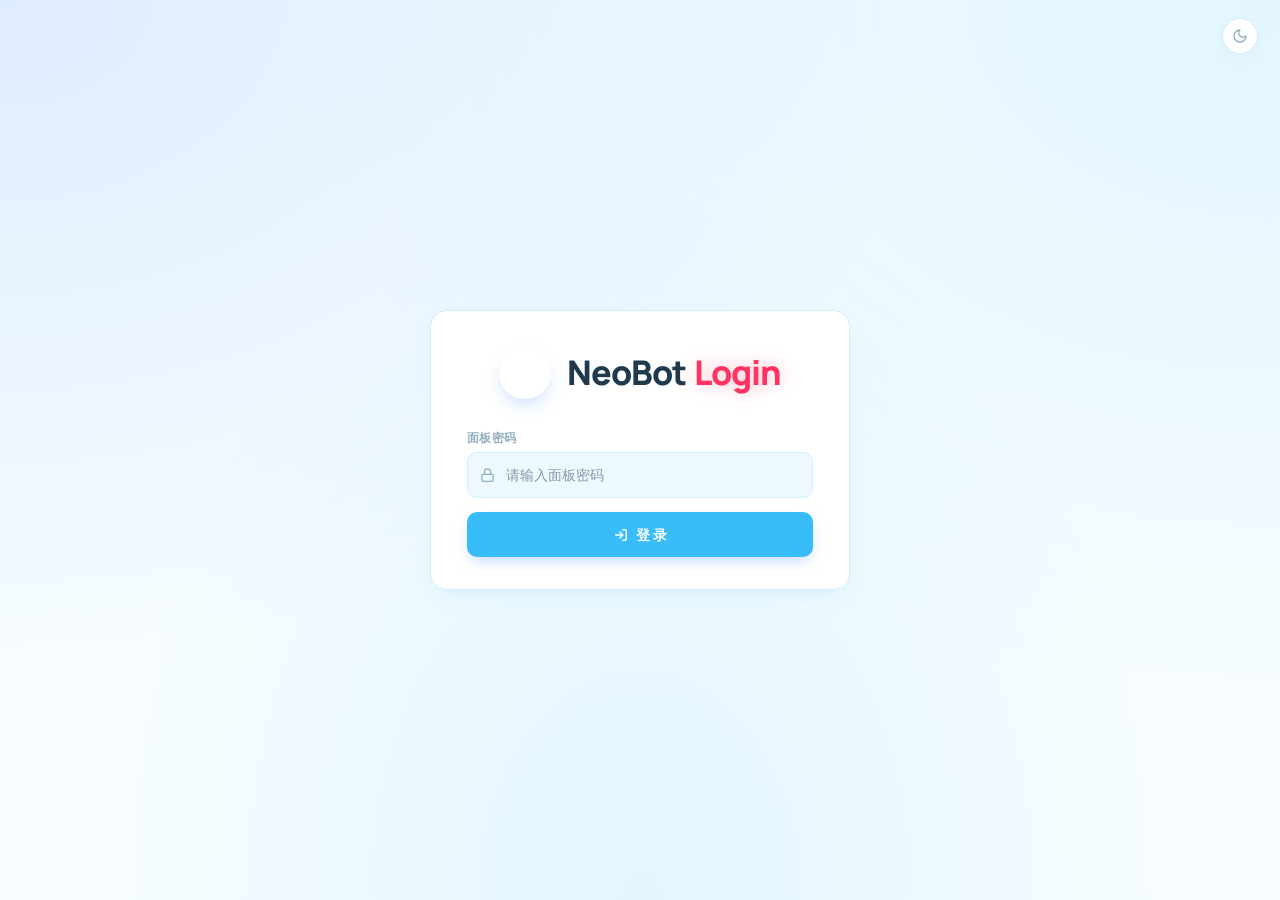
==== app/src/neobot_app/builtin_plugins/dashboard/web/index.html @ f95dc6c1 "fix(dashboard): 修复快捷部署草稿丢失与列表配置项名称缺失 (#129) ## 现象  1. 快捷部署页：用户填了机器人 QQ/昵称/人设后，先点「保存密钥」「生成 token」，或切到" ====
<!DOCTYPE html>
<html lang="zh-CN">
  <head>
    <meta charset="UTF-8" />
    <link rel="icon" href="./image/icon.webp" />
    <meta name="viewport" content="width=device-width, initial-scale=1.0" />
    <title>NeoBot 面板</title>
    <script type="module" crossorigin src="./assets/index-Cs_FCDO_.js"></script>
    <link rel="stylesheet" crossorigin href="./assets/index-CK9PsMDW.css">
  </head>
  <body>
    <div id="root"></div>
  </body>
</html>
---- app/src/neobot_app/builtin_plugins/dashboard/web/assets/index-CK9PsMDW.css ----
@import"https://fonts.googleapis.com/css2?family=Manrope:wght@400;500;600;700;800&family=JetBrains+Mono:wght@400;500&display=swap";.plugin-sidebar{display:flex;flex-direction:column;min-height:0;border-right:1px solid var(--border);background:var(--panel)}.plugin-sidebar-heading{display:flex;align-items:center;justify-content:space-between;gap:10px;min-height:66px;padding:14px 20px}.plugin-sidebar h1{margin:0;font-size:17px;letter-spacing:-.4px}.plugin-sidebar h1 span{font-size:12px;font-weight:500;padding:2px 7px;margin-left:5px;border:1px solid var(--border);border-radius:6px;vertical-align:middle;color:var(--muted)}.workspace .icon-btn{display:inline-flex;align-items:center;justify-content:center;flex-shrink:0}.workspace button:disabled{opacity:.42;cursor:not-allowed}.workspace button,.workspace input,.workspace textarea{font-family:inherit}.workspace button:focus-visible,.workspace input:focus-visible,.workspace textarea:focus-visible{outline:2px solid var(--brand-hover);outline-offset:3px}.plugin-search{display:flex;align-items:center;gap:8px;margin:12px 16px 20px;padding:9px 10px;border:1px solid var(--border);border-radius:8px;background:var(--panel);color:var(--muted)}.plugin-search input{width:100%;min-width:0;border:0;background:none;outline:0;color:var(--text);font-size:12px}.plugin-search svg{width:15px;flex-shrink:0}.plugin-search kbd{white-space:nowrap;font-size:9px;opacity:.8}.plugin-list{flex:1;min-height:0;overflow-y:auto;padding:0 10px 20px}.plugin-list,.plugin-editor-scroll{scrollbar-width:thin;scrollbar-color:var(--border) transparent}.plugin-group{margin-bottom:20px}.plugin-group h2{margin:0}.plugin-group-toggle{display:flex;align-items:center;gap:8px;width:100%;padding:6px 12px 10px;border:0;background:none;font-size:11px;font-weight:600;color:var(--muted);cursor:pointer;text-align:left}.plugin-group-toggle span{margin-left:auto;font-size:10px;font-weight:400}.plugin-group-toggle svg{width:12px;height:12px;transform:rotate(90deg)}.plugin-group-toggle[aria-expanded=false] svg{transform:none}.plugin-list-item{display:flex;align-items:center;gap:11px;position:relative;width:100%;min-height:58px;padding:10px 12px;margin:3px 0;border:1px solid transparent;border-radius:9px;background:none;color:var(--text);text-align:left;cursor:pointer}.plugin-list-item:hover:not(:disabled){background:var(--panel-2)}.plugin-list-item.selected{background:var(--brand-soft);border-color:var(--border);box-shadow:inset 3px 0 0 var(--brand-hover)}.plugin-item-icon{display:grid;place-items:center;color:var(--muted)}.plugin-list-item.selected .plugin-item-icon{color:var(--brand-hover)}.plugin-item-copy{display:flex;flex-direction:column;flex:1;gap:3px;min-width:0}.plugin-item-copy>span{overflow:hidden;text-overflow:ellipsis;white-space:nowrap;font-size:12px;font-weight:600}.plugin-item-copy small{color:var(--muted);font-size:10px;font-family:var(--font-mono)}.plugin-status-dot{display:inline-block;flex-shrink:0;width:6px;height:6px;border-radius:50%;background:var(--muted)}.plugin-status-dot.loaded{background:var(--ok)}.plugin-status-dot.error{background:var(--err)}.plugin-status-dot.pending{background:var(--warn)}.plugin-sidebar-footer{display:flex;align-items:center;justify-content:space-between;height:52px;flex-shrink:0;padding:0 20px;border-top:1px solid var(--border);color:var(--muted);font-size:11px}.plugin-sidebar-footer>span{display:inline-flex;align-items:center;gap:8px}.plugin-sidebar-footer .icon-btn{border:none;background:none;width:28px;height:28px}.plugin-editor{display:flex;flex-direction:column;min-width:0;min-height:0}.plugin-editor-toolbar{min-height:66px;flex-shrink:0;display:flex;align-items:center;justify-content:space-between;gap:12px;padding:14px 28px;border-bottom:1px solid var(--border);background:color-mix(in srgb,var(--panel) 50%,transparent)}.plugin-breadcrumb{display:flex;align-items:center;gap:10px;min-width:0;color:var(--muted);font-size:12px}.plugin-breadcrumb strong{font-weight:600;color:var(--text);overflow:hidden;text-overflow:ellipsis;white-space:nowrap}.plugin-breadcrumb svg{width:15px;flex-shrink:0}.plugin-toolbar-actions{display:flex;align-items:center;gap:8px;flex-shrink:0}.plugin-toolbar-actions>.icon-btn,.plugin-more>summary{background:transparent;border-color:transparent;border-radius:6px}.plugin-toolbar-actions>.icon-btn:hover:not(:disabled),.plugin-more>summary:hover{background:var(--panel-2);border-color:var(--border)}.toolbar-divider{height:20px;width:1px;background:var(--border);margin:0 3px}.plugin-more{position:relative}.plugin-more>summary{list-style:none}.plugin-more>summary::-webkit-details-marker{display:none}.plugin-more>summary:focus-visible{outline:2px solid var(--brand-hover);outline-offset:3px}.plugin-action-menu{position:absolute;right:0;top:calc(100% + 8px);width:184px;z-index:var(--z-dropdown);padding:6px;border:1px solid var(--border);border-radius:9px;background:var(--panel);box-shadow:var(--shadow)}.plugin-action-menu button{display:flex;align-items:center;gap:10px;width:100%;padding:10px;text-align:left;color:var(--text);background:none;border:0;border-radius:5px;cursor:pointer;font-size:12px}.plugin-action-menu button:hover:not(:disabled){background:var(--panel-2)}.plugin-action-menu .danger{color:var(--err)}.plugin-action-menu hr{border:0;border-top:1px solid var(--border);margin:5px 3px}.workspace .btn,.workspace .btn-sm{display:inline-flex;align-items:center;justify-content:center;gap:7px;font-size:12px}.workspace .btn{height:34px;border-radius:7px}.workspace .btn-sm{height:30px;border-radius:6px}.workspace .btn-sm svg{width:14px;height:14px}.workspace .btn.primary{background:var(--brand-hover);color:#fff;border-color:var(--brand-hover)}html[data-theme=dark] .workspace .btn.primary{background:#0284c7;border-color:#0284c7}.plugin-editor-scroll{flex:1;min-height:0;overflow-y:auto;padding:32px clamp(24px,4vw,60px) 40px}.plugin-intro{margin-bottom:28px}.plugin-title-row{display:flex;align-items:flex-start;gap:16px}.plugin-large-icon{display:grid;place-items:center;width:52px;height:52px;background:var(--brand-soft);border:1px solid var(--border);border-radius:14px;color:var(--brand-hover);flex-shrink:0}.plugin-large-icon svg{width:26px;height:26px}.plugin-title-row>div:last-child{min-width:0}.plugin-title{display:flex;flex-wrap:wrap;align-items:center;gap:12px}.plugin-title h2{margin:0;font-size:clamp(20px,2vw,27px);font-weight:700;letter-spacing:-.7px;overflow-wrap:anywhere}.plugin-title-row p{margin:5px 0 0;font-size:12px;color:var(--muted);line-height:1.8}.plugin-state{display:inline-flex;align-items:center;gap:6px;font-size:10px;color:var(--muted);border-radius:20px;padding:3px 9px;border:1px solid var(--border);background:var(--panel);white-space:nowrap}.plugin-state.loaded{color:var(--ok)}.plugin-state.error{color:var(--err)}.plugin-meta{display:flex;flex-wrap:wrap;gap:8px;margin-top:20px}.meta-chip{display:inline-flex;align-items:center;gap:6px;padding:4px 9px;background:color-mix(in srgb,var(--panel) 60%,transparent);border:1px solid var(--border);border-radius:5px;color:var(--muted);font-size:10px;text-decoration:none}.meta-chip svg{width:12px;height:12px}a.meta-chip:hover{color:var(--brand-hover);border-color:var(--brand)}.update-available{color:var(--brand-hover)}.plugin-runtime-row{display:flex;align-items:center;justify-content:space-between;gap:18px;flex-wrap:wrap;padding:14px 16px;margin-bottom:14px;border:1px solid var(--border);border-left:3px solid var(--ok);border-radius:9px;background:color-mix(in srgb,var(--panel) 70%,transparent)}.plugin-runtime-row.off{border-left-color:var(--warn)}.plugin-runtime-copy{display:flex;align-items:center;gap:12px;flex-wrap:wrap;min-width:0}.plugin-runtime-copy strong{font-size:13px}.plugin-runtime-copy .muted{flex-basis:100%}.plugin-runtime-warn{flex-basis:100%;font-size:11px;color:var(--warn)}.config-tabs{display:flex;justify-content:space-between;align-items:center;border-bottom:1px solid var(--border);margin-bottom:26px;gap:10px}.config-tabs>div{display:flex;gap:24px}.config-tabs button{display:inline-flex;align-items:center;gap:7px;border:none;border-bottom:2px solid transparent;background:none;color:var(--muted);padding:12px 0;cursor:pointer;font-size:12px}.config-tabs button svg{width:15px}.config-tabs button.active{color:var(--brand-hover);border-bottom-color:var(--brand-hover);font-weight:600}.config-section-heading{display:flex;align-items:center;gap:10px;padding:2px 0 12px;margin-top:20px}.config-section-heading h3{margin:0;font-size:14px;font-weight:600}.config-section-heading span{font-size:10px;color:var(--muted)}.config-row{display:grid;grid-template-columns:minmax(140px,1fr) minmax(180px,1.1fr);gap:32px;align-items:center;border-top:1px solid var(--border-soft);padding:20px 0}.config-label{min-width:0}.config-label label{display:block;font-size:12px;font-weight:600;overflow-wrap:anywhere}.config-label code{display:block;color:var(--muted);font-size:10px;margin-top:4px;overflow-wrap:anywhere}.config-label p{margin:5px 0 0;font-size:11px;line-height:1.6;color:var(--muted)}.config-control{min-width:0}.config-input-wrap{display:flex;gap:6px}.config-control .input{width:100%;min-width:0;height:36px;font-size:12px;border-radius:6px;background:color-mix(in srgb,var(--panel) 70%,transparent)}.config-control .config-array{height:auto;resize:vertical;padding:10px 12px;font-family:var(--font-mono);font-size:11px;line-height:1.7}.config-switch{display:inline-flex;align-items:center;gap:10px;font-size:11px;color:var(--muted);cursor:pointer}.config-switch input{position:absolute;width:1px;height:1px;opacity:0}.switch-track{position:relative;width:34px;height:20px;background:var(--border);border-radius:20px}.switch-track:before{content:"";position:absolute;width:14px;height:14px;border-radius:50%;left:3px;top:3px;background:#fff;transition:transform .15s}.config-switch input:checked+.switch-track{background:var(--brand-hover)}.config-switch input:checked+.switch-track:before{transform:translate(14px)}.config-switch input:focus-visible+.switch-track{outline:2px solid var(--brand);outline-offset:3px}.config-switch input:disabled+.switch-track{opacity:.4}.toml-editor{display:block;width:100%;min-height:350px;resize:vertical;border:1px solid var(--border);background:color-mix(in srgb,var(--panel) 65%,transparent);color:var(--text);padding:20px;border-radius:8px;font-family:var(--font-mono)!important;font-size:12px;line-height:1.9;-moz-tab-size:2;tab-size:2}.plugin-editor-footer{display:flex;align-items:center;justify-content:space-between;gap:12px;padding:10px 28px;min-height:52px;flex-shrink:0;border-top:1px solid var(--border);background:color-mix(in srgb,var(--panel) 45%,transparent);font-size:11px}.plugin-editor-footer>span,.plugin-editor-footer>div{display:flex;align-items:center;gap:8px}.dirty-label{color:var(--warn)}.unsaved-dot{width:6px;height:6px;border-radius:50%;background:var(--warn);flex-shrink:0}.workspace-empty{display:flex;flex:1;flex-direction:column;align-items:center;justify-content:center;text-align:center;padding:50px 20px;color:var(--muted)}.workspace-empty>svg{width:36px;height:36px;opacity:.6;margin-bottom:14px}.workspace-empty h2,.workspace-empty h3{color:var(--text);font-size:16px;margin:4px 0}.workspace-empty p{font-size:12px;line-height:1.8}.workspace-error,.config-notice{display:flex;flex-wrap:wrap;align-items:center;gap:10px;padding:12px;margin:12px 0;border-radius:7px;font-size:12px;overflow-wrap:anywhere}.workspace-error{background:color-mix(in srgb,var(--err) 8%,transparent);color:var(--err);border:1px solid color-mix(in srgb,var(--err) 20%,transparent)}.config-notice{background:color-mix(in srgb,var(--ok) 8%,transparent);color:var(--ok)}.config-notice.warning{background:color-mix(in srgb,var(--warn) 8%,transparent);color:var(--warn)}.field-error{display:block;margin-top:5px;color:var(--err);font-size:11px}.workspace .plugin-back{display:none}@media (min-width: 741px){.workspace .plugin-back{display:none}}@media (max-width: 740px){.workspace.show-detail .plugin-back{display:inline-flex}}@media (max-width: 1050px){.plugin-editor-toolbar{padding:12px 20px}.plugin-breadcrumb>span:not(.unsaved-dot),.plugin-breadcrumb>svg{display:none}.config-row{gap:20px}}@media (max-width: 740px){.plugin-editor-toolbar{flex-wrap:wrap;gap:8px;padding:10px 14px}.plugin-breadcrumb{flex:1}.plugin-toolbar-actions{width:100%;justify-content:flex-end}.plugin-editor-scroll{padding:24px 18px}.config-row{grid-template-columns:1fr;gap:12px;padding:18px 0}.config-tabs>.small{display:none}.plugin-editor-footer{padding:10px 14px;flex-wrap:wrap}.plugin-title h2{font-size:19px}.plugin-large-icon{width:42px;height:42px}}@media (prefers-reduced-motion: reduce){.switch-track:before{transition:none}}/*! tailwindcss v4.3.3 | MIT License | https://tailwindcss.com */@layer properties{@supports (((-webkit-hyphens:none)) and (not (margin-trim:inline))) or ((-moz-orient:inline) and (not (color:rgb(from red r g b)))){*,:before,:after,::backdrop{--tw-rotate-x:initial;--tw-rotate-y:initial;--tw-rotate-z:initial;--tw-skew-x:initial;--tw-skew-y:initial;--tw-border-style:solid;--tw-leading:initial;--tw-blur:initial;--tw-brightness:initial;--tw-contrast:initial;--tw-grayscale:initial;--tw-hue-rotate:initial;--tw-invert:initial;--tw-opacity:initial;--tw-saturate:initial;--tw-sepia:initial;--tw-drop-shadow:initial;--tw-drop-shadow-color:initial;--tw-drop-shadow-alpha:100%;--tw-drop-shadow-size:initial}}}@layer theme{:root,:host{--font-sans:"Manrope", -apple-system, BlinkMacSystemFont, "PingFang SC", "Microsoft YaHei", sans-serif;--font-mono:"JetBrains Mono", ui-monospace, SFMono-Regular, Menlo, monospace;--spacing:.25rem;--text-xs:.75rem;--text-xs--line-height:calc(1 / .75);--leading-relaxed:1.625;--default-transition-duration:.15s;--default-transition-timing-function:cubic-bezier(.4, 0, .2, 1);--default-font-family:"Manrope", -apple-system, BlinkMacSystemFont, "PingFang SC", "Microsoft YaHei", sans-serif;--default-mono-font-family:"JetBrains Mono", ui-monospace, SFMono-Regular, Menlo, monospace;--radius-control:9px}}@layer base{*,:after,:before,::backdrop{box-sizing:border-box;border:0 solid;margin:0;padding:0}::file-selector-button{box-sizing:border-box;border:0 solid;margin:0;padding:0}html,:host{-webkit-text-size-adjust:100%;-moz-tab-size:4;tab-size:4;line-height:1.5;font-family:var(--default-font-family,-apple-system, BlinkMacSystemFont, "Segoe UI", Roboto, "Helvetica Neue", "Noto Sans", Arial, sans-serif, "Apple Color Emoji", "Segoe UI Emoji", "Segoe UI Symbol", "Noto Color Emoji");font-feature-settings:var(--default-font-feature-settings,normal);font-variation-settings:var(--default-font-variation-settings,normal);-webkit-tap-highlight-color:transparent}hr{height:0;color:inherit;border-top-width:1px}abbr:where([title]){-webkit-text-decoration:underline dotted;text-decoration:underline dotted}h1,h2,h3,h4,h5,h6{font-size:inherit;font-weight:inherit}a{color:inherit;-webkit-text-decoration:inherit;text-decoration:inherit}b,strong{font-weight:bolder}code,kbd,samp,pre{font-family:var(--default-mono-font-family,ui-monospace, SFMono-Regular, Menlo, Monaco, Consolas, "Liberation Mono", "Courier New", monospace);font-feature-settings:var(--default-mono-font-feature-settings,normal);font-variation-settings:var(--default-mono-font-variation-settings,normal);font-size:1em}small{font-size:80%}sub,sup{vertical-align:baseline;font-size:75%;line-height:0;position:relative}sub{bottom:-.25em}sup{top:-.5em}table{text-indent:0;border-color:inherit;border-collapse:collapse}:-moz-focusring:where(:not(iframe)){outline:auto}progress{vertical-align:baseline}summary{display:list-item}ol,ul,menu{list-style:none}img,svg,video,canvas,audio,iframe,embed,object{vertical-align:middle;display:block}img,video{max-width:100%;height:auto}button,input,select,optgroup,textarea{font:inherit;font-feature-settings:inherit;font-variation-settings:inherit;letter-spacing:inherit;color:inherit;opacity:1;background-color:#0000;border-radius:0}::file-selector-button{font:inherit;font-feature-settings:inherit;font-variation-settings:inherit;letter-spacing:inherit;color:inherit;opacity:1;background-color:#0000;border-radius:0}:where(select:is([multiple],[size])) optgroup{font-weight:bolder}:where(select:is([multiple],[size])) optgroup option{padding-inline-start:20px}::file-selector-button{margin-inline-end:4px}::placeholder{opacity:1}@supports (not ((-webkit-appearance:-apple-pay-button))) or (contain-intrinsic-size:1px){::placeholder{color:currentColor}@supports (color:color-mix(in lab,red,red)){::placeholder{color:color-mix(in oklab,currentcolor 50%,transparent)}}}textarea{resize:vertical}::-webkit-search-decoration{-webkit-appearance:none}::-webkit-date-and-time-value{min-height:1lh;text-align:inherit}::-webkit-datetime-edit{display:inline-flex}::-webkit-datetime-edit-fields-wrapper{padding:0}::-webkit-datetime-edit{padding-block:0}::-webkit-datetime-edit-year-field{padding-block:0}::-webkit-datetime-edit-month-field{padding-block:0}::-webkit-datetime-edit-day-field{padding-block:0}::-webkit-datetime-edit-hour-field{padding-block:0}::-webkit-datetime-edit-minute-field{padding-block:0}::-webkit-datetime-edit-second-field{padding-block:0}::-webkit-datetime-edit-millisecond-field{padding-block:0}::-webkit-datetime-edit-meridiem-field{padding-block:0}::-webkit-calendar-picker-indicator{line-height:1}:-moz-ui-invalid{box-shadow:none}button,input:where([type=button],[type=reset],[type=submit]){-webkit-appearance:button;-moz-appearance:button;appearance:button}::file-selector-button{-webkit-appearance:button;-moz-appearance:button;appearance:button}::-webkit-inner-spin-button{height:auto}::-webkit-outer-spin-button{height:auto}[hidden]:where(:not([hidden=until-found])){display:none!important}button:not(:disabled),[role=button]:not([aria-disabled=true]){cursor:pointer}}@layer components;@layer utilities{.collapse{visibility:collapse}.visible{visibility:visible}.fixed{position:fixed}.static{position:static}.container{width:100%}@media (min-width:40rem){.container{max-width:40rem}}@media (min-width:48rem){.container{max-width:48rem}}@media (min-width:64rem){.container{max-width:64rem}}@media (min-width:80rem){.container{max-width:80rem}}@media (min-width:96rem){.container{max-width:96rem}}.m-0{margin:0}.ml-auto{margin-left:auto}.block{display:block}.flex{display:flex}.grid{display:grid}.hidden{display:none}.inline{display:inline}.table{display:table}.w-full{width:100%}.min-w-0{min-width:0}.shrink-0{flex-shrink:0}.grow{flex-grow:1}.transform{transform:var(--tw-rotate-x,) var(--tw-rotate-y,) var(--tw-rotate-z,) var(--tw-skew-x,) var(--tw-skew-y,)}.resize{resize:both}.flex-wrap{flex-wrap:wrap}.items-center{align-items:center}.gap-1\.5{gap:calc(var(--spacing) * 1.5)}.gap-2{gap:calc(var(--spacing) * 2)}.gap-2\.5{gap:calc(var(--spacing) * 2.5)}.rounded-\[7px\]{border-radius:7px}.border{border-style:var(--tw-border-style);border-width:1px}.border-brand\/25{border-color:var(--brand)}@supports (color:color-mix(in lab,red,red)){.border-brand\/25{border-color:color-mix(in oklab,var(--brand) 25%,transparent)}}.border-err\/20{border-color:var(--err)}@supports (color:color-mix(in lab,red,red)){.border-err\/20{border-color:color-mix(in oklab,var(--err) 20%,transparent)}}.border-ok\/20{border-color:var(--ok)}@supports (color:color-mix(in lab,red,red)){.border-ok\/20{border-color:color-mix(in oklab,var(--ok) 20%,transparent)}}.border-warn\/25{border-color:var(--warn)}@supports (color:color-mix(in lab,red,red)){.border-warn\/25{border-color:color-mix(in oklab,var(--warn) 25%,transparent)}}.bg-brand{background-color:var(--brand)}.bg-brand-soft{background-color:var(--brand-soft)}.bg-err\/8{background-color:var(--err)}@supports (color:color-mix(in lab,red,red)){.bg-err\/8{background-color:color-mix(in oklab,var(--err) 8%,transparent)}}.bg-ok\/8{background-color:var(--ok)}@supports (color:color-mix(in lab,red,red)){.bg-ok\/8{background-color:color-mix(in oklab,var(--ok) 8%,transparent)}}.bg-warn\/10{background-color:var(--warn)}@supports (color:color-mix(in lab,red,red)){.bg-warn\/10{background-color:color-mix(in oklab,var(--warn) 10%,transparent)}}.p-2{padding:calc(var(--spacing) * 2)}.p-4{padding:calc(var(--spacing) * 4)}.px-3{padding-inline:calc(var(--spacing) * 3)}.py-3{padding-block:calc(var(--spacing) * 3)}.pl-\[18px\]{padding-left:18px}.text-xs{font-size:var(--text-xs);line-height:var(--tw-leading,var(--text-xs--line-height))}.leading-relaxed{--tw-leading:var(--leading-relaxed);line-height:var(--leading-relaxed)}.break-words{overflow-wrap:break-word}.text-brand-hover{color:var(--brand-hover)}.text-err{color:var(--err)}.text-muted{color:var(--muted)}.text-ok{color:var(--ok)}.text-warn{color:var(--warn)}.\!filter{filter:var(--tw-blur,) var(--tw-brightness,) var(--tw-contrast,) var(--tw-grayscale,) var(--tw-hue-rotate,) var(--tw-invert,) var(--tw-saturate,) var(--tw-sepia,) var(--tw-drop-shadow,)!important}.filter{filter:var(--tw-blur,) var(--tw-brightness,) var(--tw-contrast,) var(--tw-grayscale,) var(--tw-hue-rotate,) var(--tw-invert,) var(--tw-saturate,) var(--tw-sepia,) var(--tw-drop-shadow,)}.transition{transition-property:color,background-color,border-color,outline-color,text-decoration-color,fill,stroke,--tw-gradient-from,--tw-gradient-via,--tw-gradient-to,opacity,box-shadow,transform,translate,scale,rotate,filter,-webkit-backdrop-filter,backdrop-filter,display,content-visibility,overlay,pointer-events;transition-timing-function:var(--tw-ease,var(--default-transition-timing-function));transition-duration:var(--tw-duration,var(--default-transition-duration))}}@property --tw-rotate-x{syntax:"*";inherits:false}@property --tw-rotate-y{syntax:"*";inherits:false}@property --tw-rotate-z{syntax:"*";inherits:false}@property --tw-skew-x{syntax:"*";inherits:false}@property --tw-skew-y{syntax:"*";inherits:false}@property --tw-border-style{syntax:"*";inherits:false;initial-value:solid}@property --tw-leading{syntax:"*";inherits:false}@property --tw-blur{syntax:"*";inherits:false}@property --tw-brightness{syntax:"*";inherits:false}@property --tw-contrast{syntax:"*";inherits:false}@property --tw-grayscale{syntax:"*";inherits:false}@property --tw-hue-rotate{syntax:"*";inherits:false}@property --tw-invert{syntax:"*";inherits:false}@property --tw-opacity{syntax:"*";inherits:false}@property --tw-saturate{syntax:"*";inherits:false}@property --tw-sepia{syntax:"*";inherits:false}@property --tw-drop-shadow{syntax:"*";inherits:false}@property --tw-drop-shadow-color{syntax:"*";inherits:false}@property --tw-drop-shadow-alpha{syntax:"<percentage>";inherits:false;initial-value:100%}@property --tw-drop-shadow-size{syntax:"*";inherits:false}:root{--brand-light: #7dd3fc;--brand-mid: #38bdf8;--brand-strong: #0ea5e9;--green: #22c55e;--amber: #f59e0b;--red: #ef4444;--brand-nav: #5c7f96;--brand-nav-dark: #8fb8d0;--bg: #f6fcff;--panel: #ffffff;--panel-2: #eef9ff;--border: #cdefff;--border-soft: #e8f8ff;--text: #1f3a4d;--muted: #91aebe;--brand: var(--brand-mid);--brand-hover: var(--brand-strong);--brand-soft: #e0f7ff;--ok: var(--green);--warn: var(--amber);--err: var(--red);--info: var(--brand);--radius: 14px;--shadow: 0 8px 24px -12px rgba(56, 189, 248, .25);--font-sans: "Manrope", -apple-system, BlinkMacSystemFont, "PingFang SC", "Microsoft YaHei", sans-serif;--font-mono: "JetBrains Mono", ui-monospace, SFMono-Regular, Menlo, monospace;--z-sidebar: 40;--z-header: 20;--z-panel: 30;--z-dropdown: 60;--z-tooltip: 70;--z-modal: 900;--z-toast: 1000;--sidebar-width: 64px}html[data-theme=dark]{color-scheme:dark;--bg: #0f2238;--panel: #19304c;--panel-2: #122a43;--border: #2a3d5e;--border-soft: #233650;--text: #e7f6ff;--muted: #7f9eb5;--brand: var(--brand-mid);--brand-hover: var(--brand-light);--brand-soft: rgba(56, 189, 248, .14);--shadow: 0 10px 30px -18px rgba(56, 189, 248, .3)}*{box-sizing:border-box}html,body,#root{height:100%;margin:0}body{background:var(--bg);background-image:linear-gradient(180deg,#dff7ff,#f6fcff 42%,#fff);background-attachment:fixed;color:var(--text);font:14px/1.5 var(--font-sans);-webkit-font-smoothing:antialiased}html[data-theme=dark] body{background-image:radial-gradient(circle at 18% 8%,rgba(56,189,248,.18),transparent 30%),radial-gradient(circle at 88% 18%,rgba(125,211,252,.12),transparent 32%),linear-gradient(180deg,#0b1b2f,#102a43 48%,#12263d)}code,.mono,.lv-time,.lv-msg,.log-viewport{font-family:var(--font-mono)}.muted{color:var(--muted)}.small{font-size:12px}.icon-btn{border:1px solid var(--border);background:var(--panel-2);width:34px;height:34px;border-radius:10px;cursor:pointer;color:var(--text);font-size:15px}.icon-btn:hover{border-color:var(--brand)}.page{display:flex;flex-direction:column;gap:18px}.card{background:var(--panel);border:1px solid var(--border);border-radius:var(--radius);box-shadow:var(--shadow);padding:18px}.card-head{display:flex;align-items:center;justify-content:space-between;margin-bottom:14px}.card-head h3{margin:0;font-size:15px}.grid{display:grid;gap:16px}.stats{grid-template-columns:repeat(4,1fr)}.two-col{grid-template-columns:1fr 1fr}@media (max-width: 900px){.stats{grid-template-columns:repeat(2,1fr)}.two-col{grid-template-columns:1fr}}.hero{display:flex;align-items:center;justify-content:space-between;gap:20px;flex-wrap:wrap}.hero-meta{display:flex;gap:28px}.hero-meta>div{display:flex;flex-direction:column}.hm-label{color:var(--muted);font-size:12px}.hm-value{font-weight:600}.dot{width:10px;height:10px;border-radius:50%;display:inline-block}.dot.on{background:var(--ok);box-shadow:0 0 0 4px #2ecc712e}.dot.off{background:var(--err);box-shadow:0 0 0 4px #e74c3c2e}.stat-card{padding:16px 18px}.stat-label{color:var(--muted);font-size:12px}.stat-value{font-size:26px;font-weight:700;margin:6px 0 2px}.stat-sub{color:var(--muted);font-size:12px}.bar-row{margin-bottom:14px}.bar-head{display:flex;justify-content:space-between;font-size:13px;margin-bottom:6px}.bar-label{color:var(--muted)}.bar-track{height:8px;background:var(--panel-2);border-radius:6px;overflow:hidden;border:1px solid var(--border)}.bar-fill{height:100%;border-radius:6px;transition:width .4s ease}.bar-fill.ok{background:var(--ok)}.bar-fill.warn{background:var(--warn)}.bar-fill.err{background:var(--err)}.sys-meta{margin-top:6px;font-size:12px}.spark{width:100%;height:80px}.spark-line{fill:none;stroke:var(--brand);stroke-width:2;vector-effect:non-scaling-stroke}.spark-area{fill:var(--brand-soft);stroke:none}.spark-empty{color:var(--muted);padding:24px 0;text-align:center}.bot-row{display:flex;align-items:center;gap:12px;padding:10px 0;border-top:1px solid var(--border)}.bot-row:first-of-type{border-top:none}.bot-avatar{width:38px;height:38px;border-radius:10px;flex-shrink:0;display:grid;place-items:center;font-weight:700;background:var(--brand-soft);color:var(--brand);position:relative;overflow:hidden}.bot-avatar img{position:absolute;top:0;right:0;bottom:0;left:0;width:100%;height:100%;object-fit:cover}.bot-body{flex:1;min-width:0}.bot-name{font-weight:600}.bot-side{display:flex;flex-direction:column;align-items:flex-end;gap:4px}.tag{font-size:11px;padding:2px 8px;border-radius:6px;font-weight:600;white-space:nowrap}.tag.ok{background:#2ecc7126;color:var(--ok)}.tag.warn{background:#f1c40f26;color:#b7950b}.tag.err{background:#e74c3c26;color:var(--err)}.tag.info{background:var(--brand-soft);color:var(--brand)}.tag.debug{background:var(--panel-2);color:var(--muted)}.log-list{display:flex;flex-direction:column}.log-row{display:flex;align-items:center;gap:10px;padding:7px 0;border-top:1px solid var(--border);font-size:13px}.log-row:first-child{border-top:none}.log-msg{flex:1;min-width:0;overflow:hidden;text-overflow:ellipsis;white-space:nowrap}.log-time{flex-shrink:0}.empty{padding:18px 0;text-align:center}.input{height:34px;padding:0 10px;border-radius:9px;border:1px solid var(--border);background:var(--panel-2);color:var(--text)}.input:focus{outline:none;border-color:var(--brand)}.btn,.btn-sm{display:inline-flex;align-items:center;justify-content:center;gap:7px;white-space:nowrap;flex-shrink:0}.btn svg,.btn-sm svg{flex-shrink:0}.btn{height:34px;padding:0 14px;border-radius:9px;cursor:pointer;border:1px solid var(--border);background:var(--panel-2);color:var(--text);font-weight:500}.btn:hover:not(:disabled){border-color:var(--brand)}.btn:disabled{opacity:.5;cursor:not-allowed}.btn.primary{background:var(--brand);border-color:var(--brand);color:#fff}.btn-sm{height:28px;padding:0 10px;border-radius:7px;cursor:pointer;border:1px solid var(--border);background:var(--panel-2);color:var(--text);font-size:12px}.btn-sm:hover:not(:disabled){border-color:var(--brand)}.btn-sm.primary{background:var(--brand);border-color:var(--brand);color:#fff}.spacer{flex:1}.toasts{position:fixed;right:20px;bottom:20px;display:flex;flex-direction:column;gap:8px;z-index:var(--z-toast)}.toast{background:var(--panel);border:1px solid var(--border);border-left:3px solid var(--brand);border-radius:10px;box-shadow:var(--shadow);padding:10px 30px 10px 14px;position:relative;cursor:pointer;max-width:320px;font-size:13px}.toast.ok{border-left-color:var(--ok)}.toast.warn{border-left-color:var(--warn)}.toast.err{border-left-color:var(--err)}.toast .dismiss{position:absolute;right:10px;top:8px;color:var(--muted)}.modal-backdrop{position:fixed;top:0;right:0;bottom:0;left:0;background:#00000073;display:grid;place-items:center;z-index:var(--z-modal)}.modal{background:var(--panel);border:1px solid var(--border);border-radius:var(--radius);box-shadow:var(--shadow);width:420px;max-width:92vw}.modal-head{display:flex;align-items:center;justify-content:space-between;padding:16px 18px;border-bottom:1px solid var(--border)}.modal-head h3{margin:0;font-size:15px}.modal-body{padding:18px}.install-form .field{display:flex;flex-direction:column;gap:6px;margin-bottom:14px}.install-form .field span{font-size:12px;color:var(--muted)}.install-form .input{width:100%}.modal.modal-wide{width:880px;max-width:96vw}.modal.modal-wide .modal-body{max-height:74vh;overflow:auto}.modal .cfg-row{grid-template-columns:1fr;gap:6px}.modal .cfg-row .cfg-control{width:100%}.modal .cfg-group .cfg-section-heading{flex-wrap:wrap}.modal-actions{display:flex;justify-content:flex-end;gap:10px;margin-top:8px}.bot-detail-head{display:flex;gap:18px;align-items:center}.bd-avatar{width:72px;height:72px;border-radius:16px;object-fit:cover;background:var(--panel-2);flex-shrink:0}.bd-main{flex:1;min-width:0}.bd-name-row{display:flex;align-items:center;gap:12px;margin-bottom:12px}.bd-name{font-size:20px;font-weight:700}.status-pill{display:inline-flex;align-items:center;gap:6px;font-size:12px;padding:3px 10px;border-radius:20px}.status-pill.on{background:#2ecc7126;color:var(--ok)}.status-pill.off{background:#e74c3c26;color:var(--err)}.dot-mini{width:7px;height:7px;border-radius:50%;background:currentColor}.bd-grid{display:grid;grid-template-columns:repeat(3,1fr);gap:14px}.bd-grid>div{display:flex;flex-direction:column}@media (max-width: 700px){.bd-grid{grid-template-columns:repeat(2,1fr)}}.linechart{width:100%;height:180px}.lc-wrap{position:relative;width:100%}.lc-line{fill:none;stroke:var(--brand);stroke-width:2;vector-effect:non-scaling-stroke}.lc-area{fill:var(--brand-soft);stroke:none}.lc-grid line{stroke:var(--border);stroke-width:1;vector-effect:non-scaling-stroke}.lc-grid text{fill:var(--muted);font-size:10px}.lc-empty-text{fill:var(--muted);font-size:12px}.lc-cursor{pointer-events:none}.lc-guide{stroke:var(--brand);stroke-width:1;stroke-dasharray:3 3;opacity:.7;vector-effect:non-scaling-stroke}.lc-dot{fill:var(--panel);stroke:var(--brand);stroke-width:2.5;vector-effect:non-scaling-stroke}.lc-tooltip{position:absolute;z-index:var(--z-tooltip);display:flex;flex-direction:column;gap:1px;max-width:240px;padding:6px 9px;border:1px solid var(--border);border-radius:8px;background:var(--panel);box-shadow:var(--shadow);font-size:11px;line-height:1.5;white-space:nowrap;pointer-events:none}.lc-tooltip-name{color:var(--muted);font-size:10px}.lc-tooltip-label{color:var(--muted)}.lc-tooltip-value{color:var(--text);font-weight:700;font-variant-numeric:tabular-nums}.lc-tooltip-row{display:flex;align-items:baseline;justify-content:space-between;gap:14px;color:var(--muted);margin-top:2px}.lc-tooltip-value+.lc-tooltip-row{margin-top:6px;padding-top:6px;border-top:1px dashed var(--border-soft)}.lc-tooltip-row-label{color:var(--muted)}.lc-tooltip-row-value{color:var(--text);font-variant-numeric:tabular-nums}.rank-list,.user-list{list-style:none;margin:0;padding:0;display:flex;flex-direction:column;gap:8px}.rank-row{display:flex;align-items:center;gap:10px}.rank{width:20px;text-align:center;color:var(--muted);font-size:12px;flex-shrink:0}.rank-track{flex:1;position:relative;height:24px;background:var(--panel-2);border-radius:6px;overflow:hidden}.rank-fill{position:absolute;inset:0 auto 0 0;background:var(--brand-soft)}.rank-label{position:absolute;left:8px;top:0;line-height:24px;font-size:12px;white-space:nowrap}.rank-count{font-size:12px;color:var(--muted);flex-shrink:0;min-width:40px;text-align:right}.user-row{display:flex;align-items:center;gap:10px}.user-avatar{width:30px;height:30px;border-radius:50%;object-fit:cover;background:var(--panel-2);flex-shrink:0}.user-body{flex:1;min-width:0}.user-name{font-weight:600;font-size:13px}.user-count{font-size:12px;flex-shrink:0}.user-last{flex-shrink:0;min-width:64px;text-align:right}.log-card{display:flex;flex-direction:column}.log-toolbar{display:flex;align-items:center;gap:10px;margin-bottom:12px;flex-wrap:wrap}.log-levels{display:flex;gap:6px}.level-pill{height:28px;padding:0 10px;border-radius:7px;cursor:pointer;font-size:11px;font-weight:600;border:1px solid var(--border);background:var(--panel-2);color:var(--muted);opacity:.55}.level-pill.active{opacity:1}.level-pill.debug.active{color:var(--muted);border-color:var(--muted)}.level-pill.info.active{color:var(--info);border-color:var(--info)}.level-pill.ok.active{color:var(--ok);border-color:var(--ok)}.level-pill.warn.active{color:#b7950b;border-color:var(--warn)}.level-pill.err.active{color:var(--err);border-color:var(--err)}.log-viewport{height:60vh;overflow-y:auto;background:var(--panel-2);border:1px solid var(--border);border-radius:10px;padding:8px;font-family:ui-monospace,SFMono-Regular,monospace;font-size:12.5px}.lv-row{display:flex;gap:8px;padding:2px 4px;border-radius:4px;align-items:baseline}.lv-row:hover{background:var(--bg)}.lv-time{color:var(--muted);flex-shrink:0}.lv-level{flex-shrink:0;width:64px;font-weight:700;text-transform:uppercase;font-size:11px}.lv-level.debug{color:var(--muted)}.lv-level.info{color:var(--info)}.lv-level.ok{color:var(--ok)}.lv-level.warn{color:#b7950b}.lv-level.err{color:var(--err)}.lv-msg{flex:1;word-break:break-word}.lv-module{color:var(--muted)}.lv-mark{background:var(--warn);color:#111;border-radius:3px;padding:0 2px}.log-statusbar{display:flex;align-items:center;gap:10px;margin-top:10px}.login-page{position:fixed;top:0;right:0;bottom:0;left:0;display:flex;align-items:center;justify-content:center;padding:24px;background:var(--bg);background-image:radial-gradient(at 0% 0%,rgba(99,155,255,.16) 0,transparent 52%),radial-gradient(at 100% 0%,rgba(125,211,252,.16) 0,transparent 55%),radial-gradient(at 50% 100%,rgba(56,189,248,.1) 0,transparent 58%)}.login-theme-toggle{position:fixed;top:18px;right:22px;width:36px;height:36px;border-radius:50%;background:var(--panel);border:1px solid var(--border);cursor:pointer;display:flex;align-items:center;justify-content:center;color:var(--muted);box-shadow:var(--shadow)}.login-theme-toggle:hover{color:var(--brand);border-color:var(--brand)}.login-card{width:100%;max-width:420px;background:var(--panel);border:1px solid var(--border);border-radius:16px;box-shadow:var(--shadow);padding:36px 36px 32px;animation:login-pop .35s cubic-bezier(.22,1.2,.36,1) both}@keyframes login-pop{0%{opacity:0;transform:translateY(12px)}to{opacity:1;transform:translateY(0)}}.login-header{display:flex;align-items:center;justify-content:center;gap:16px;margin-bottom:30px}.login-logo{width:52px;height:52px;border-radius:50%;overflow:hidden;flex-shrink:0;box-shadow:0 8px 20px -6px #639bff73}.login-logo img{width:100%;height:100%;object-fit:cover;display:block}.login-title{display:flex;align-items:baseline;gap:8px;font-size:34px;font-weight:800;letter-spacing:-1px;white-space:nowrap}.login-title .title-main{color:var(--text)}.login-title .title-login{color:#ff335f;text-shadow:0 0 18px rgba(255,51,95,.32)}.login-field{margin-bottom:14px}.login-field label{display:block;font-size:11.5px;font-weight:600;color:var(--muted);margin-bottom:6px;letter-spacing:.3px}.login-input-wrap{position:relative;background:var(--panel-2);border:1px solid var(--border);border-radius:10px;transition:border-color .15s,box-shadow .15s}.login-input-wrap:focus-within{border-color:var(--brand);box-shadow:0 0 0 3px var(--brand-soft);background:var(--panel)}.login-input-wrap input{width:100%;border:0;outline:0;background:transparent;color:var(--text);font-size:13.5px;padding:12px 14px 12px 38px;border-radius:10px;font-family:ui-monospace,monospace}.login-input-icon{position:absolute;left:12px;top:50%;transform:translateY(-50%);color:var(--muted);width:15px;height:15px}.login-btn{width:100%;padding:12px 14px;background:var(--brand);color:#fff;font-size:14px;font-weight:600;border:0;border-radius:10px;cursor:pointer;margin-top:6px;display:flex;align-items:center;justify-content:center;gap:8px;box-shadow:0 6px 16px -5px #639bff80;transition:transform .1s,opacity .15s}.login-btn:hover:not(:disabled){transform:translateY(-1px)}.login-btn:disabled{opacity:.6;cursor:not-allowed}.login-err{background:#e74c3c14;border:1px solid rgba(231,76,60,.25);color:var(--err);padding:9px 12px;border-radius:10px;font-size:12.5px;margin-bottom:14px;animation:login-shake .3s}@keyframes login-shake{0%,to{transform:translate(0)}25%{transform:translate(-4px)}75%{transform:translate(4px)}}.plugin-grid{grid-template-columns:repeat(auto-fill,minmax(160px,1fr))}.plugin-card{display:flex;align-items:center;justify-content:space-between;padding:14px}.pname{font-weight:600;overflow:hidden;text-overflow:ellipsis;white-space:nowrap}.sidebar{background:linear-gradient(180deg,#e0f7fff5,#f6fcfffa);border-right:1px solid rgba(186,234,255,.9);box-shadow:8px 0 28px -24px #0ea5e973}html[data-theme=dark] .sidebar{background:linear-gradient(180deg,#0f263ff5,#0a1a2dfa);border-right:1px solid rgba(125,211,252,.16)}.nav-item.active{background:linear-gradient(135deg,var(--brand-light),var(--brand));color:#fff;box-shadow:0 8px 20px -8px #38bdf8a6}.hero{background:radial-gradient(circle at 0% 0%,rgba(255,255,255,.7),transparent 52%),radial-gradient(circle at 100% 100%,rgba(125,211,252,.35),transparent 58%),linear-gradient(135deg,#bdefff 0%,#8edfff 45%,var(--brand) 100%);border:none;color:#fff;box-shadow:0 22px 56px -28px #0ea5e98c}html[data-theme=dark] .hero{background:radial-gradient(circle at 0% 0%,rgba(125,211,252,.35),transparent 42%),linear-gradient(135deg,#183e63 0%,#145078 52%,var(--brand-hover) 100%)}.hero .hm-value{color:#fff}.hero .hm-label{color:#ffffffd9}.card{transition:transform .2s,box-shadow .2s,border-color .2s}.stat-card:hover{transform:translateY(-2px);border-color:#baeaff;box-shadow:var(--shadow)}.bar-fill.ok{background:linear-gradient(90deg,var(--brand-light),var(--brand-hover))}.bar-fill.warn{background:linear-gradient(90deg,#fbbf24,var(--warn))}.bar-fill.err{background:linear-gradient(90deg,#fb7185,var(--err))}.btn.primary:hover:not(:disabled),.btn-sm.primary:hover:not(:disabled),.login-btn:hover:not(:disabled){background:var(--brand-hover)}.rank-fill{background:linear-gradient(90deg,var(--brand-soft),rgba(56,189,248,.4))}.app{display:grid;grid-template-columns:var(--sidebar-width) minmax(0,1fr);height:100vh}.sidebar{width:auto;height:100vh;position:sticky;top:0;display:flex;flex-direction:column;align-items:center;padding:12px 0;isolation:isolate;z-index:var(--z-sidebar)}.brand{width:44px;height:44px;display:flex;align-items:center;justify-content:center;margin:0 0 16px;padding:0}.brand img{width:38px;height:38px;object-fit:contain}.nav{display:flex;flex-direction:column;gap:4px;align-items:center;width:100%;flex:1}.nav-bottom{display:flex;flex-direction:column;gap:4px;align-items:center;width:100%;padding-top:8px}.nav-item{text-decoration:none;font-weight:500;width:44px;height:44px;border-radius:12px;padding:0;gap:0;display:flex;align-items:center;justify-content:center;color:var(--brand-nav);background:none;border:none;cursor:pointer;position:relative}.nav-item svg{width:20px;height:20px}.nav-item:hover{color:var(--brand-hover);background:#e0f7ffe6}html[data-theme=dark] .nav-item{color:var(--brand-nav-dark)}html[data-theme=dark] .nav-item:hover{color:#e0f7ff;background:#38bdf81f}html[data-theme=dark] .nav-item.active{color:#fff}.nav-item.active svg{filter:none}.nav-item[data-tooltip]{position:relative}.nav-item[data-tooltip]:hover:after{content:attr(data-tooltip);position:absolute;top:50%;left:calc(100% + 12px);transform:translateY(-50%);background:#0c4a6e;color:#fff;padding:6px 10px;border-radius:6px;font-size:12px;line-height:1.2;white-space:nowrap;pointer-events:none;box-shadow:var(--shadow);z-index:var(--z-tooltip)}.nav-item[data-tooltip]:hover:before{content:"";position:absolute;top:50%;left:calc(100% + 6px);transform:translateY(-50%);border:6px solid transparent;border-right-color:#0c4a6e;z-index:var(--z-tooltip)}@media (max-width: 740px){.nav-item[data-tooltip]:hover:after,.nav-item[data-tooltip]:hover:before{display:none}}.main{display:flex;flex-direction:column;min-width:0;min-height:0;overflow:hidden;height:100vh;position:relative;z-index:var(--z-panel)}.header{height:56px;flex-shrink:0;display:flex;align-items:center;gap:16px;padding:0 24px;position:relative;z-index:var(--z-header)}.header .crumbs{display:flex;align-items:center;gap:8px;color:var(--muted);font-size:13px}.header .crumbs svg{width:14px;height:14px}.header .crumbs .current{color:var(--text);font-weight:600;font-size:15px}.content{flex:1;min-height:0;overflow-y:auto;overscroll-behavior:contain;scrollbar-gutter:stable;padding:24px 28px 40px}.hero{position:relative;overflow:hidden;min-height:168px;display:block}.hero-inner{position:relative;z-index:2;max-width:62%}.hero-inner h1{margin:0 0 6px;font-size:22px;font-weight:800;color:#fff;letter-spacing:-.3px}.hero-inner p{margin:0 0 16px;color:#ffffffe6;font-size:13.5px;line-height:1.6}.hero-inner p b,.hero-meta b{color:#fff;font-weight:700}.hero-meta{display:flex;gap:22px;flex-wrap:wrap;font-size:12.5px}.hero-meta span{display:inline-flex;align-items:center;gap:6px;color:#ffffffeb}.pulse{width:8px;height:8px;background:#4ade80;border-radius:50%;display:inline-block;box-shadow:0 0 #4ade8099;animation:pulse 1.8s infinite}@keyframes pulse{0%{box-shadow:0 0 #4ade8099}70%{box-shadow:0 0 0 8px #4ade8000}to{box-shadow:0 0 #4ade8000}}.hero-bg-character{position:absolute;right:-10px;bottom:-100px;width:300px;height:auto;opacity:.48;filter:blur(.2px) saturate(1.1);pointer-events:none;-webkit-user-select:none;user-select:none;z-index:1}.hero-grid{position:absolute;top:0;right:0;bottom:0;left:0;z-index:1;pointer-events:none;background-image:linear-gradient(rgba(255,255,255,.05) 1px,transparent 1px),linear-gradient(90deg,rgba(255,255,255,.05) 1px,transparent 1px);background-size:32px 32px}.hero:after{content:"";position:absolute;right:32px;bottom:-50px;width:200px;height:200px;background:radial-gradient(circle,rgba(214,54,69,.22),transparent 65%);border-radius:50%;z-index:1}.header-caption{margin-left:auto;color:var(--muted);font-size:12px}.stat-card{position:relative;overflow:hidden}.stat-icon{width:38px;height:38px;border-radius:10px;display:flex;align-items:center;justify-content:center;background:var(--brand-soft);color:var(--brand);margin-bottom:12px}.stat-icon svg{width:18px;height:18px}.stat-icon.accent{background:#38bdf824;color:var(--brand-hover)}.stat-card .stat-label{text-transform:uppercase;letter-spacing:.4px;font-weight:500}.stat-spark{position:absolute;bottom:6px;right:8px;width:110px;height:40px;opacity:.85;pointer-events:none}.stat-spark .spark{height:40px}@media (max-width: 900px){.hero-inner{max-width:100%}.hero-bg-character{right:-20px;bottom:-70px;width:230px;opacity:.22}}.config-page{display:flex;flex-direction:column;gap:16px}.login-hints{margin:6px 0 0;padding-left:18px;line-height:1.8}.btn:disabled,.btn.primary:disabled,.btn.danger:disabled,.btn-sm:disabled{opacity:1;cursor:not-allowed;filter:none;background:var(--panel-2);border-color:var(--border);color:var(--brand-nav)}.cfg-top-tabs{align-items:center;justify-content:space-between}.config-card{display:flex;flex-direction:column;gap:14px}.config-toolbar{display:flex;align-items:center;gap:10px;flex-wrap:wrap}.config-toolbar .config-tabs{margin-bottom:0}.config-toolbar .btn{min-height:34px;height:auto;padding-top:7px;padding-bottom:7px}.cfg-search{max-width:280px}.config-footer{display:flex;align-items:center;gap:12px;flex-wrap:wrap;border-top:1px solid var(--border);padding-top:12px}.config-body{display:block}.cfg-root{display:flex;flex-direction:column;gap:16px}.cfg-group{border:1px solid var(--border);border-radius:12px;padding:14px 16px;background:var(--surface-2, transparent);display:flex;flex-direction:column;gap:10px}.cfg-section-heading{display:flex;align-items:center;gap:10px}.cfg-section-heading h3{margin:0;font-size:14px}.cfg-section-heading span{color:var(--muted, #889);font-size:12px}.cfg-hint{margin:0 0 4px}.cfg-row{display:grid;grid-template-columns:minmax(180px,260px) 1fr;gap:12px;align-items:start;padding:6px 0;border-bottom:1px dashed var(--border)}.cfg-row:last-child{border-bottom:none}.cfg-label{display:flex;flex-direction:column;gap:4px}.cfg-label label{font-weight:600;font-size:13px}.cfg-label p{margin:0;color:var(--muted, #889);font-size:12px;line-height:1.5}.cfg-control{display:flex;flex-direction:column;gap:6px}.cfg-control .input{width:100%}.cfg-list{gap:12px}.cfg-item{border:1px solid var(--border);border-radius:10px;padding:10px 12px;display:flex;flex-direction:column;gap:6px}.cfg-item-head{display:flex;align-items:center;gap:8px}.cfg-item-head strong{font-size:13px}.cfg-errors{margin:6px 0 0;padding-left:18px;font-size:12px;line-height:1.7}.cfg-errors code{color:var(--err, #d9534f)}.env-table{display:flex;flex-direction:column;gap:4px}.env-row{display:grid;grid-template-columns:minmax(200px,260px) minmax(200px,1fr) minmax(160px,1fr) auto;gap:10px;align-items:center;padding:6px 0;border-bottom:1px dashed var(--border)}.env-head{font-size:12px;color:var(--muted, #889);font-weight:600;border-bottom:1px solid var(--border)}.env-row.removed{opacity:.45;text-decoration:line-through}.env-key{display:flex;align-items:center;gap:6px;flex-wrap:wrap}.env-desc{line-height:1.5}.env-actions{display:flex;align-items:center;gap:6px;justify-content:flex-end}.env-add{display:flex;gap:8px;flex-wrap:wrap}.env-add .input{min-width:200px;flex:1}.assign-grid{display:flex;flex-direction:column;gap:6px}.assign-row{display:grid;grid-template-columns:minmax(200px,280px) 1fr;gap:12px;align-items:start;padding:8px 0;border-bottom:1px dashed var(--border)}.assign-label{display:flex;flex-direction:column;gap:3px}.assign-label strong{font-size:13px}.assign-control{display:flex;flex-direction:column;gap:6px}.assign-control .input{max-width:420px}.assign-choices{display:flex;flex-direction:column;gap:4px}.assign-choice{display:flex;align-items:center;gap:8px;font-size:13px}.model-table{width:100%;border-collapse:collapse;font-size:13px}.model-table th{text-align:left;font-size:12px;color:var(--muted, #889);padding:6px 8px;border-bottom:1px solid var(--border)}.model-table td{padding:7px 8px;border-bottom:1px dashed var(--border);vertical-align:top}.model-table code{font-size:12px}.service-list{list-style:none;margin:0;padding:0;display:flex;flex-direction:column;gap:6px}.service-row{display:grid;grid-template-columns:minmax(160px,220px) 1fr auto;gap:10px;align-items:center;padding:5px 0;border-bottom:1px dashed var(--border)}.service-row code{font-size:12px}.plugin-source-filter{display:inline-flex;gap:4px;padding:3px;border-radius:10px;background:var(--surface-2, rgba(127, 127, 127, .08))}.plugin-source-filter button{border:none;background:transparent;padding:4px 10px;border-radius:8px;font-size:12px;cursor:pointer;color:inherit}.plugin-source-filter button.active{background:var(--accent, #4a90e2);color:#fff}.source-badge{font-size:11px;padding:1px 6px;border-radius:6px;border:1px solid var(--border);color:var(--muted, #889)}.source-badge.official{border-color:var(--ok, #2f9e44);color:var(--ok, #2f9e44)}@media (max-width: 900px){.cfg-row,.env-row,.assign-row,.service-row{grid-template-columns:1fr}}.cfg-badges{display:inline-flex;gap:6px;align-items:center}.hot-badge{font-size:11px;padding:1px 6px;border-radius:6px;border:1px solid var(--border);white-space:nowrap}.hot-badge.hot{color:var(--ok, #2f9e44);border-color:var(--ok, #2f9e44)}.hot-badge.cold{color:var(--warn, #d9822b);border-color:var(--warn, #d9822b)}.hot-badge.partial{color:var(--accent, #4a90e2);border-color:var(--accent, #4a90e2)}.cfg-collapse{border:none;background:transparent;color:inherit;cursor:pointer;padding:2px 4px;display:inline-flex;align-items:center}.cfg-collapse svg{width:14px;height:14px;transition:transform .15s ease}.cfg-collapse[aria-expanded=true] svg{transform:rotate(90deg)}.cfg-field-actions{display:inline-flex;gap:6px;margin-top:4px;flex-wrap:wrap}.cfg-history{list-style:none;margin:0;padding:0;display:flex;flex-direction:column;gap:6px;max-height:50vh;overflow:auto}.cfg-history li{display:grid;grid-template-columns:1fr auto auto;gap:8px;align-items:center;padding:6px 0;border-bottom:1px dashed var(--border)}.cfg-history code{font-size:12px;word-break:break-all}.cfg-changes{border:1px solid var(--border);border-left:3px solid var(--accent, #4a90e2);border-radius:8px;padding:10px 12px;margin-bottom:12px;font-size:13px}.cfg-changes summary{cursor:pointer;margin-top:6px}.cfg-changes ul{margin:4px 0 0}.usage-page .stats-grid{display:grid;grid-template-columns:repeat(auto-fit,minmax(180px,1fr));gap:12px;margin-bottom:12px}.usage-page .chart-axis{display:flex;justify-content:space-between;gap:4px;font-size:11px;color:var(--muted, #889);margin-top:4px;overflow:hidden}.usage-page .chart-axis span{white-space:nowrap}.usage-tables{display:grid;grid-template-columns:repeat(auto-fit,minmax(320px,1fr));gap:12px}.probe-result .probe-headline{display:flex;align-items:center;gap:8px;font-size:14px;font-weight:600;margin:0 0 12px}.probe-result .probe-headline.ok{color:var(--ok, #2f9e44)}.probe-result .probe-headline.err{color:var(--err, #d9534f)}.probe-result .model-table th{width:150px;white-space:nowrap}.model-key-hint{margin:0 0 12px;display:flex;align-items:center;gap:6px;flex-wrap:wrap}.model-key-hint code{padding:1px 6px;border-radius:6px;background:var(--surface-2, rgba(127,127,127,.1))}.standby-banner{display:flex;align-items:center;gap:12px;margin:12px 16px 0;padding:10px 14px;border:1px solid var(--warn, #f1c40f);border-radius:12px;background:color-mix(in srgb,var(--warn, #f1c40f) 12%,transparent)}.standby-banner-text{display:flex;flex-direction:column;gap:2px}.standby-banner-text strong{color:#b7950b}.standby-banner .btn{margin-left:auto}.standby-card.standby{border-color:var(--warn, #f1c40f);box-shadow:0 0 0 1px color-mix(in srgb,var(--warn, #f1c40f) 60%,transparent)}.standby-controls{display:flex;align-items:flex-end;gap:10px;flex-wrap:wrap}.standby-controls .field{display:flex;flex-direction:column;gap:4px;margin:0}.standby-controls .field.grow{flex:1 1 240px}.standby-controls .btn{min-height:34px;height:auto;padding-top:7px;padding-bottom:7px}.standby-switch{display:flex;align-items:center;gap:8px;margin-top:10px;font-size:13px;cursor:pointer}.standby-switch input{width:auto;margin:0;accent-color:var(--brand, #4a90e2)}.standby-hints{display:flex;flex-direction:column;gap:2px;margin-top:8px}.analysis-page .analysis-rule{margin:0;line-height:1.7;overflow-wrap:anywhere}.analysis-agent{display:flex;flex-direction:column;gap:12px}.analysis-agent .card-head{margin-bottom:0;gap:8px;flex-wrap:wrap}.analysis-note{margin:0;line-height:1.7}.analysis-totals{display:grid;grid-template-columns:repeat(auto-fit,minmax(180px,1fr));gap:12px}.analysis-totals .stat-card{padding:12px 16px}.analysis-parts{list-style:none;margin:0;padding:0;display:flex;flex-direction:column;gap:12px}.analysis-part{display:flex;flex-direction:column;gap:6px;padding-top:10px;border-top:1px dashed var(--border)}.analysis-part:first-child{padding-top:0;border-top:none}.analysis-part-head{display:flex;align-items:center;gap:8px;flex-wrap:wrap}.analysis-part-label{font-size:13px;min-width:0;overflow-wrap:anywhere}.analysis-part-stats{margin-left:auto;white-space:nowrap}.analysis-part-text{margin-top:4px}.analysis-truncated{margin:0 0 6px}.analysis-pre{margin:0;max-height:340px;overflow:auto;white-space:pre-wrap;overflow-wrap:anywhere;word-break:break-word;font-family:ui-monospace,SFMono-Regular,Menlo,Consolas,Liberation Mono,monospace;font-size:12px;line-height:1.65;background:var(--panel-2);border:1px solid var(--border);border-radius:8px;padding:10px 12px}.prompt-layout{display:grid;grid-template-columns:minmax(200px,280px) minmax(0,1fr);gap:14px;align-items:start}@media (max-width: 900px){.prompt-layout{grid-template-columns:minmax(0,1fr)}}.prompt-list{max-height:calc(100vh - 220px);overflow:auto}.prompt-list ul{list-style:none;margin:0;padding:0}.prompt-section+.prompt-section{margin-top:6px;border-top:1px solid var(--border-soft);padding-top:6px}.prompt-section-head{display:flex;align-items:center;gap:6px;padding:4px 8px;font-size:12px;color:var(--muted)}.prompt-key{display:flex;align-items:center;justify-content:space-between;gap:8px;width:100%;padding:7px 9px;border:1px solid transparent;border-radius:var(--radius-control);background:transparent;color:inherit;font:inherit;font-size:12px;text-align:left;cursor:pointer}.prompt-key:hover{background:var(--panel-2)}.prompt-key.active{background:var(--brand-soft);border-color:var(--brand);color:var(--brand-hover)}.prompt-editor{min-height:320px}.prompt-textarea{min-height:240px}.prompt-placeholders{display:flex;flex-wrap:wrap;align-items:center;gap:6px;margin-top:10px}.prompt-placeholders code{font-family:ui-monospace,SFMono-Regular,Menlo,Consolas,Liberation Mono,monospace;font-size:11px;padding:2px 5px;border-radius:4px;background:var(--panel-2);color:var(--muted)}.prompt-preview{margin-top:14px}.prompt-preview-head{display:flex;align-items:center;gap:8px;margin-bottom:6px}.prompt-preview-body{margin:0;max-height:320px;overflow:auto;padding:10px 12px;border:1px solid var(--border);border-radius:var(--radius-control);background:var(--panel-2);font-family:ui-monospace,SFMono-Regular,Menlo,Consolas,Liberation Mono,monospace;font-size:12px;line-height:1.7;white-space:pre-wrap;word-break:break-word}.flow-messages{list-style:none;margin:0;padding:0;display:flex;flex-direction:column;gap:8px}.flow-message{border:1px solid var(--border-soft);border-radius:var(--radius-control);padding:8px 10px}.flow-message.role-assistant{border-color:var(--ok)}.flow-message-head{display:flex;align-items:center;gap:8px;margin-bottom:6px}.flow-message-body{margin:0;max-height:220px;overflow:auto;font-family:ui-monospace,SFMono-Regular,Menlo,Consolas,Liberation Mono,monospace;font-size:12px;line-height:1.7;white-space:pre-wrap;word-break:break-word}.flow-tool-calls,.flow-tasks{list-style:none;margin:6px 0 0;padding:0;display:flex;flex-direction:column;gap:4px;font-size:12px}.flow-tool-calls code,.flow-tasks code{font-family:ui-monospace,SFMono-Regular,Menlo,Consolas,Liberation Mono,monospace;margin-right:8px}.binding-row{display:flex;align-items:center;gap:8px;margin-bottom:6px}.binding-row .input{min-width:0}.binding-row select{flex:0 0 110px}.btn.danger{color:var(--err);border-color:color-mix(in srgb,var(--err) 40%,var(--border))}.btn.danger:hover:not(:disabled){background:color-mix(in srgb,var(--err) 10%,transparent);border-color:var(--err)}.archives-layout{display:grid;grid-template-columns:minmax(190px,250px) minmax(0,1.5fr) minmax(0,1fr);gap:14px;align-items:start}@media (max-width: 1280px){.archives-layout{grid-template-columns:minmax(180px,240px) minmax(0,1fr)}.archives-detail{grid-column:1 / -1}}@media (max-width: 900px){.archives-layout{grid-template-columns:minmax(0,1fr)}.archives-detail{grid-column:auto}}.archives-tables{max-height:calc(100vh - 260px);overflow:auto}.archives-table-list{list-style:none;margin:0;padding:0}.archives-table-name{display:flex;align-items:center;gap:6px;flex-wrap:wrap}.archives-note{margin:2px 0 8px;line-height:1.5}.archives-filters{display:grid;grid-template-columns:minmax(84px,auto) minmax(0,1fr);gap:6px 10px;align-items:center;margin-bottom:12px}.archives-filters .cfg-label{font-size:12px;color:var(--muted)}.archives-filters .input{width:100%}.archives-filter-actions{grid-column:1 / -1;display:flex;gap:6px;flex-wrap:wrap}.inline-check{display:inline-flex;align-items:center;gap:6px}.archives-table tr.archives-row{cursor:pointer}.archives-table tr.archives-row.active{background:var(--brand-soft)}.archives-item-key{border:none;background:transparent;color:inherit;cursor:pointer;padding:0;text-align:left}.archives-preview{max-width:420px;white-space:pre-wrap;word-break:break-word}.archives-pager{display:flex;align-items:center;gap:6px;margin-top:10px}.archives-meta{display:flex;flex-wrap:wrap;gap:4px 14px;margin:8px 0}.archives-actions{display:flex;align-items:center;gap:8px;flex-wrap:wrap;margin:8px 0 12px}.archives-value-head{display:flex;align-items:baseline;gap:8px;margin:8px 0 4px}.archives-full{max-height:46vh}.archives-conflict-body{margin-top:8px;max-height:200px}.archives-textarea{min-height:240px;font-size:12px}.archives-delete{display:flex;flex-direction:column;gap:10px}.archives-delete .modal-actions{margin-top:4px}.archives-delete-body{max-height:160px}.chat-flow-name{display:flex;align-items:center;gap:6px}.chat-flow-key,.chat-flow-subtitle{display:flex;align-items:center;gap:6px;flex-wrap:wrap;margin:2px 0 0}.chat-flow-tabs{margin:10px 0 12px}.chat-prompt-layout{display:grid;grid-template-columns:minmax(190px,240px) minmax(0,1fr);gap:12px;align-items:start}@media (max-width: 1000px){.chat-prompt-layout{grid-template-columns:minmax(0,1fr)}}.chat-prompt-history{display:flex;flex-direction:column;gap:6px;border-right:1px solid var(--border-soft);padding-right:10px}@media (max-width: 1000px){.chat-prompt-history{border-right:none;padding-right:0}}.chat-prompt-history-head{display:flex;align-items:baseline;justify-content:space-between;gap:8px}.chat-follow-latest{display:flex;align-items:center;gap:6px;flex-wrap:wrap}.chat-follow-latest .tag{margin-left:4px}.chat-history-list{list-style:none;margin:0;padding:0;max-height:46vh;overflow:auto}.chat-history-key{align-items:flex-start}.chat-history-meta{display:flex;flex-direction:column;gap:2px}.chat-entry-meta{display:flex;flex-wrap:wrap;gap:4px;margin-bottom:10px}.chat-collapse{border:1px solid var(--border-soft);border-radius:var(--radius-control);padding:8px 10px;margin-bottom:10px}.chat-collapse>summary{cursor:pointer;font-size:12px;font-weight:600}.chat-collapse[open]>summary{margin-bottom:8px}.chat-raw>summary{cursor:pointer}.chat-raw-body{max-height:260px;margin-top:6px}.billing-section .cfg-section-heading h3{font-size:13px}.billing-kv{display:flex;flex-wrap:wrap;gap:6px;align-items:center;margin-bottom:6px}.billing-kv .input{flex:1 1 140px;min-width:120px}.billing-section .probe-result{margin-top:6px}.usage-source-tag{white-space:nowrap}.usage-cost-negative{color:var(--err, #d9534f);font-weight:600}.usage-detail-part{margin-right:12px}.usage-detail-toggle{background:none;border:none;color:inherit;cursor:pointer;padding:0;font-size:12px;text-decoration:underline}.model-params{margin-top:8px}.model-params .cfg-section-heading h3{font-size:13px}.model-params-tags{display:flex;flex-wrap:wrap;gap:6px}.model-params-row{display:flex;flex-wrap:wrap;gap:6px;align-items:center;margin-bottom:6px}.model-params-row .input{flex:1 1 160px;min-width:120px}.model-params-name{min-width:120px;font-size:12px;font-weight:600}.model-params-add{display:flex;flex-wrap:wrap;gap:6px;align-items:center}.model-params-add .input{flex:1 1 160px;min-width:120px}.model-params-warning{margin:2px 0}.cfg-tree{display:grid;grid-template-columns:210px 1fr;gap:0;border:1px solid var(--border);border-radius:12px;overflow:hidden;background:var(--panel);min-height:420px}.cfg-tree-side{display:flex;flex-direction:column;background:var(--panel-2);border-right:1px solid var(--border);min-width:0}.cfg-tree-cap{padding:10px 12px 6px;color:var(--muted);font-size:11px;letter-spacing:.04em}.cfg-tree-cap b{color:var(--brand)}.cfg-tree-nav{display:flex;flex-direction:column;gap:2px;padding:0 8px 8px;overflow-y:auto;flex:1}.cfg-tree-item{display:flex;align-items:center;gap:6px;width:100%;border:1px solid transparent;background:transparent;color:var(--text);border-radius:9px;padding:6px 9px;font:inherit;font-size:12.5px;text-align:left;cursor:pointer}.cfg-tree-item:hover{background:var(--brand-soft)}.cfg-tree-item.on{background:var(--brand-soft);border-color:var(--brand);font-weight:600}.cfg-tree-item .cfg-tree-name{flex:1;min-width:0;overflow:hidden;text-overflow:ellipsis;white-space:nowrap}.cfg-tree-count{color:var(--muted);font-size:11px;font-variant-numeric:tabular-nums}.cfg-tree-badge{font-size:9.5px;border:1px solid var(--warn);color:var(--warn);border-radius:5px;padding:0 4px}.cfg-tree-empty{color:var(--muted);font-size:12px;padding:8px 10px;margin:0}.cfg-tree-side-foot{display:flex;gap:6px;flex-wrap:wrap;padding:8px;border-top:1px solid var(--border)}.cfg-tree-body{padding:12px 16px;min-width:0;overflow-x:hidden}.cfg-tree-head{display:flex;align-items:baseline;gap:10px;margin-bottom:6px}.cfg-tree-head h3{margin:0;font-size:15px}.cfg-tree-body .cfg-root{gap:0}.cfg-tree-body .cfg-group{border:none;padding:0;background:transparent}.cfg-tree-body .cfg-group>.cfg-section-heading{position:sticky;top:0;background:var(--panel);z-index:1;padding-bottom:6px;border-bottom:1px solid var(--border);margin-bottom:4px}mark{background:#f59e0b33;color:var(--warn);border-radius:3px;padding:0 2px;font-weight:700}.cfg-collection{display:flex;flex-direction:column;gap:6px;width:100%}.cfg-collection.is-disabled{opacity:.6;pointer-events:none}.cfg-collection-bar{display:flex;align-items:center;gap:6px}.cfg-collection-bar .spacer{flex:1}.cfg-chips{display:flex;flex-wrap:wrap;gap:5px;align-items:center}.cfg-chips-empty{color:var(--muted);font-size:12px}.cfg-chip{display:inline-flex;align-items:center;gap:4px;border:1px solid var(--border);background:var(--panel-2);border-radius:999px;padding:2px 4px 2px 9px;font-size:12px;font-family:var(--font-mono);max-width:100%}.cfg-chip-text{overflow:hidden;text-overflow:ellipsis;white-space:nowrap}.cfg-chip-remove{border:none;background:#ef444424;color:var(--err);width:16px;height:16px;border-radius:50%;line-height:1;font-size:11px;cursor:pointer;display:grid;place-items:center;padding:0}.cfg-chip-remove:disabled{background:transparent;color:var(--muted);cursor:not-allowed}.cfg-chip-add{padding:0 4px 0 8px;border-style:dashed;font-family:var(--font-sans)}.cfg-chip-input{border:none;background:transparent;color:var(--text);font:inherit;font-size:12px;width:76px;outline:none}.cfg-draglist{display:flex;flex-direction:column;border:1px solid var(--border);border-radius:10px;overflow:hidden}.cfg-draglist-row{display:grid;grid-template-columns:22px 1fr auto;align-items:center;gap:6px;padding:4px 8px;border-top:1px solid var(--border)}.cfg-draglist-row:first-child{border-top:none}.cfg-draglist-row.over{background:var(--brand-soft);box-shadow:inset 0 2px 0 var(--brand)}.cfg-draglist-row.add{border-top-style:dashed}.cfg-draglist-grip{color:var(--muted);cursor:grab;text-align:center;-webkit-user-select:none;user-select:none}.cfg-draglist-input{border:none;background:transparent;font-family:var(--font-mono);font-size:12px;padding:3px 2px}.cfg-draglist-input:focus{background:var(--panel-2);border-radius:6px}.cfg-row-remove{border:none;background:transparent;color:var(--err);opacity:.7;font-size:14px;line-height:1;cursor:pointer;padding:0 4px}.cfg-row-remove:hover{opacity:1}.cfg-match-hint{display:none}.cfg-kv{display:flex;flex-direction:column;border:1px solid var(--border);border-radius:10px;overflow:hidden;width:100%}.cfg-kv-row{display:grid;grid-template-columns:minmax(90px,1fr) minmax(90px,1.4fr) 24px;align-items:center;gap:6px;padding:3px 8px;border-top:1px solid var(--border)}.cfg-kv-row:first-child{border-top:none}.cfg-kv-row.head{color:var(--muted);font-size:10.5px;letter-spacing:.04em;text-transform:uppercase;background:var(--panel-2)}.cfg-kv-row.empty{color:var(--muted);font-size:12px}.cfg-kv-row.add{border-top-style:dashed}.cfg-kv-input{border:none;background:transparent;font-size:12px;padding:3px 2px}.cfg-kv-input.mono{font-family:var(--font-mono)}.cfg-kv-input:focus{background:var(--panel-2);border-radius:6px}.cfg-kv-hit{display:none}.cfg-path-prefix{color:var(--muted);font-weight:500}.cfg-label p mark{font-weight:600}.cfg-draglist-row{grid-template-columns:22px minmax(0,1fr) auto}.cfg-draglist-input{min-width:0;width:100%;overflow-x:auto;white-space:nowrap}.cfg-collection-warn{margin:0;color:var(--warn);font-size:11.5px;line-height:1.5}.cfg-collection-warn b{font-weight:700}.cfg-kv-row{grid-template-columns:minmax(70px,1fr) minmax(70px,1.4fr) 24px}.cfg-kv-input{min-width:0}.cfg-longtext{display:flex;flex-direction:column;gap:4px;width:100%}.cfg-longtext-area{height:auto;min-height:33px;width:100%;resize:vertical;line-height:21px;padding:6px 9px;font-family:var(--font-sans);white-space:pre-wrap;overflow-wrap:anywhere}.cfg-longtext-area.mono{font-family:var(--font-mono);font-size:12.5px}.cfg-longtext-modal{min-height:52vh;resize:none}.cfg-longtext-bar{display:flex;align-items:center;gap:8px}.cfg-longtext-count{color:var(--muted);font-size:11px;font-variant-numeric:tabular-nums}.cfg-longtext-bar .btn-sm{margin-left:auto}.cfg-json-actions{display:flex;align-items:center;gap:8px}.deploy-steps{list-style:none;margin:10px 0 0;padding:0;display:flex;flex-direction:column;gap:6px}.deploy-steps li{display:flex;align-items:center;gap:8px;flex-wrap:wrap;padding:6px 10px;border:1px solid var(--border);border-radius:8px;font-size:13px}.deploy-steps li.done{border-color:color-mix(in srgb,var(--ok) 45%,var(--border));background:color-mix(in srgb,var(--ok) 7%,transparent)}.deploy-steps li .muted{margin-left:auto}.deploy-ready{display:flex;align-items:center;gap:6px;margin:10px 0 0;color:var(--ok, #4a4);font-size:13px}.deploy-form{display:grid;grid-template-columns:repeat(auto-fit,minmax(240px,1fr));gap:10px;margin:10px 0}.deploy-form label{display:flex;flex-direction:column;gap:4px;font-size:12.5px;color:var(--muted, #889)}.deploy-copy-row{display:flex;align-items:center;gap:8px;flex-wrap:wrap;padding:6px 0;border-bottom:1px dashed var(--border)}.deploy-copy-label{min-width:96px;font-size:12.5px;color:var(--muted, #889)}.deploy-copy-value{flex:1 1 240px;min-width:0;padding:4px 8px;border-radius:6px;background:color-mix(in srgb,var(--border) 35%,transparent);font-family:var(--font-mono);font-size:12.5px;overflow-wrap:anywhere}.deploy-actions{display:flex;align-items:center;gap:10px;flex-wrap:wrap;margin-top:10px}.deploy-badge{padding:1px 6px;border-radius:999px;font-size:11px;color:var(--muted, #889);border:1px solid var(--border)}.deploy-badge.required{color:var(--warn, #d90);border-color:color-mix(in srgb,var(--warn) 45%,var(--border))}.deploy-req{margin-left:4px;padding:0 5px;border-radius:999px;font-size:11px;color:var(--warn, #d90);border:1px solid color-mix(in srgb,var(--warn) 45%,var(--border))}.deploy-persona{width:100%;min-height:120px;resize:vertical;line-height:1.6;font-family:var(--font-sans)}.deploy-steps li .muted{margin-left:auto;max-width:46%;text-align:right}.deploy-req{font-style:normal}.workspace{display:grid;grid-template-columns:var(--workspace-panel-width, 264px) minmax(0,1fr);height:100%;min-height:0;overflow:hidden}.workspace-panel{display:flex;flex-direction:column;min-height:0;min-width:0;position:relative;isolation:isolate;z-index:var(--z-panel);border-right:1px solid var(--border);background:var(--panel)}.workspace-panel>.workspace-scroll{flex:1;min-height:0;overflow-y:auto;overscroll-behavior:contain;scrollbar-width:thin;scrollbar-color:var(--border) transparent}.workspace-editor{display:flex;flex-direction:column;min-width:0;min-height:0;position:relative}.workspace-editor>.workspace-scroll{flex:1;min-height:0;overflow-y:auto;overscroll-behavior:contain;scrollbar-width:thin;scrollbar-color:var(--border) transparent}.content.content-workspace{padding:0;overflow:hidden;min-height:0}@media (max-width: 1050px){.workspace{--workspace-panel-width: 220px}}@media (max-width: 740px){.workspace{display:flex}.workspace-panel{width:100%;border-right:none}.workspace-editor{display:none;width:100%}.workspace.show-detail .workspace-panel{display:none}.workspace.show-detail .workspace-editor{display:flex}}
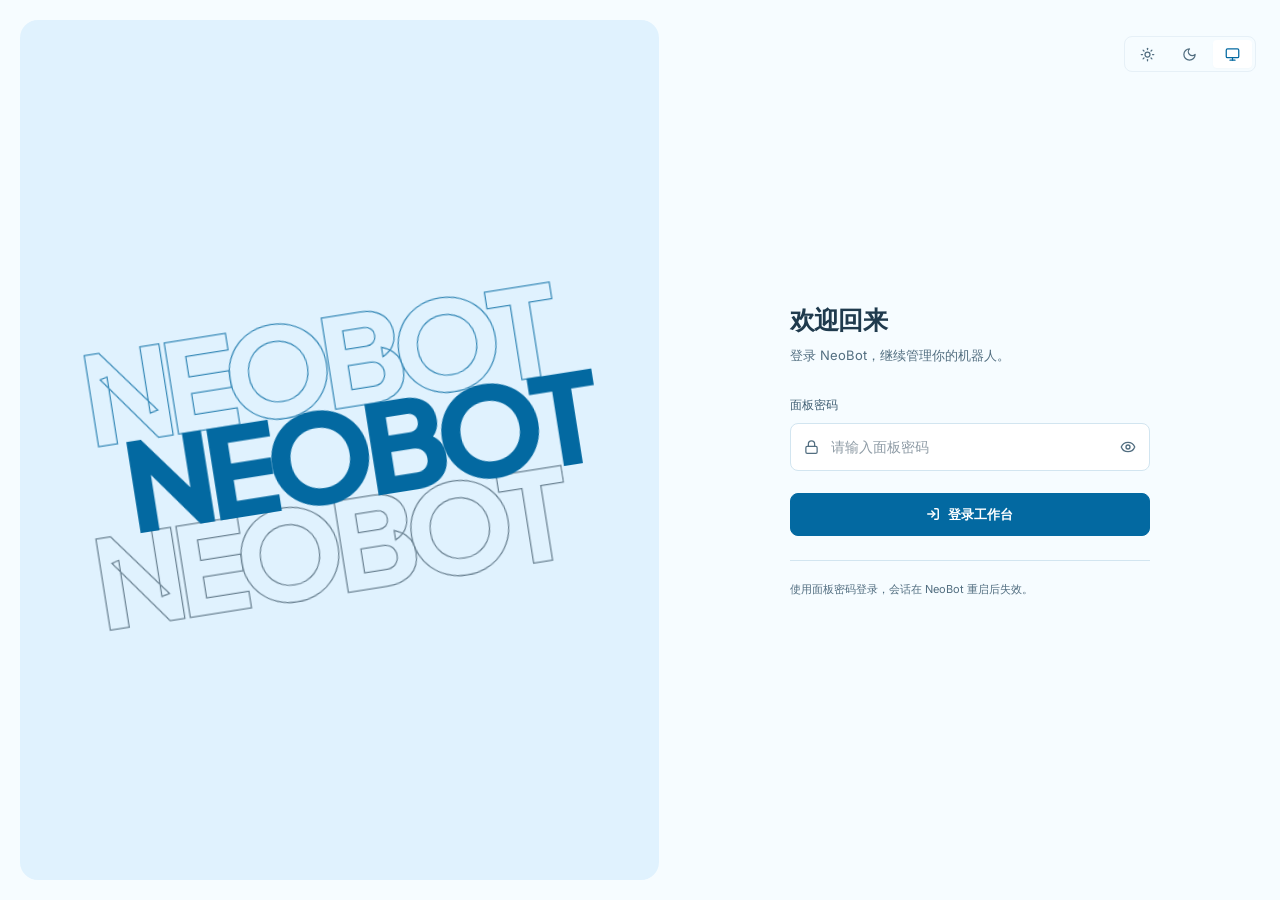
==== commit 6233322b: "feat(dashboard): 重构 WebUI 工作台与交互规范 (#148) ## 需求与现象  面板各页的宽度、层级、控件与滚动方式缺少统一约定，编辑器、对话框和数据总览占用空间较多；自动读取" ====
--- a/app/src/neobot_app/builtin_plugins/dashboard/web/index.html
+++ b/app/src/neobot_app/builtin_plugins/dashboard/web/index.html
@@ -1,12 +1,13 @@
-<!DOCTYPE html>
+<!doctype html>
 <html lang="zh-CN">
   <head>
     <meta charset="UTF-8" />
     <link rel="icon" href="./image/icon.webp" />
     <meta name="viewport" content="width=device-width, initial-scale=1.0" />
+    <meta name="robots" content="noindex, nofollow, nosnippet, noimageindex" />
     <title>NeoBot 面板</title>
-    <script type="module" crossorigin src="./assets/index-Cs_FCDO_.js"></script>
-    <link rel="stylesheet" crossorigin href="./assets/index-CK9PsMDW.css">
+    <script type="module" crossorigin src="./assets/index-BtHIhHZ8.js"></script>
+    <link rel="stylesheet" crossorigin href="./assets/index-D9sl1xE2.css">
   </head>
   <body>
     <div id="root"></div>
--- a/app/src/neobot_app/builtin_plugins/dashboard/web/assets/index-D9sl1xE2.css
+++ b/app/src/neobot_app/builtin_plugins/dashboard/web/assets/index-D9sl1xE2.css
@@ -0,0 +1 @@
+@font-face{font-family:Inter Variable;font-style:normal;font-weight:100 900;font-display:swap;src:url(./inter-latin-wght-normal-Dx4kXJAl.woff2) format("woff2");unicode-range:U+0000-00FF,U+0131,U+0152-0153,U+02BB-02BC,U+02C6,U+02DA,U+02DC,U+0304,U+0308,U+0329,U+2000-206F,U+20AC,U+2122,U+2191,U+2193,U+2212,U+2215,U+FEFF,U+FFFD}@font-face{font-family:Plus Jakarta Sans Variable;font-style:normal;font-weight:200 800;font-display:swap;src:url(./plus-jakarta-sans-latin-wght-normal-eXO_dkmS.woff2) format("woff2");unicode-range:U+0000-00FF,U+0131,U+0152-0153,U+02BB-02BC,U+02C6,U+02DA,U+02DC,U+0304,U+0308,U+0329,U+2000-206F,U+20AC,U+2122,U+2191,U+2193,U+2212,U+2215,U+FEFF,U+FFFD}@font-face{font-family:JetBrains Mono Variable;font-style:normal;font-weight:100 800;font-display:swap;src:url(./jetbrains-mono-latin-wght-normal-B9CIFXIH.woff2) format("woff2");unicode-range:U+0000-00FF,U+0131,U+0152-0153,U+02BB-02BC,U+02C6,U+02DA,U+02DC,U+0304,U+0308,U+0329,U+2000-206F,U+20AC,U+2122,U+2191,U+2193,U+2212,U+2215,U+FEFF,U+FFFD}/*! tailwindcss v4.3.3 | MIT License | https://tailwindcss.com */@layer properties{@supports (((-webkit-hyphens:none)) and (not (margin-trim:inline))) or ((-moz-orient:inline) and (not (color:rgb(from red r g b)))){*,:before,:after,::backdrop{--tw-rotate-x:initial;--tw-rotate-y:initial;--tw-rotate-z:initial;--tw-skew-x:initial;--tw-skew-y:initial;--tw-ordinal:initial;--tw-slashed-zero:initial;--tw-numeric-figure:initial;--tw-numeric-spacing:initial;--tw-numeric-fraction:initial;--tw-outline-style:solid;--tw-blur:initial;--tw-brightness:initial;--tw-contrast:initial;--tw-grayscale:initial;--tw-hue-rotate:initial;--tw-invert:initial;--tw-opacity:initial;--tw-saturate:initial;--tw-sepia:initial;--tw-drop-shadow:initial;--tw-drop-shadow-color:initial;--tw-drop-shadow-alpha:100%;--tw-drop-shadow-size:initial}}}@layer theme{:root,:host{--font-sans:"Inter Variable", "Noto Sans SC", "Microsoft YaHei UI", "PingFang SC", "Microsoft YaHei", "Noto Sans CJK SC", sans-serif;--font-mono:"JetBrains Mono Variable", Consolas, "Microsoft YaHei UI", monospace;--spacing:.25rem;--default-transition-duration:.15s;--default-transition-timing-function:cubic-bezier(.4, 0, .2, 1);--default-font-family:"Inter Variable", "Noto Sans SC", "Microsoft YaHei UI", "PingFang SC", "Microsoft YaHei", "Noto Sans CJK SC", sans-serif;--default-mono-font-family:"JetBrains Mono Variable", Consolas, "Microsoft YaHei UI", monospace;--radius-control:8px}}@layer base{*,:after,:before,::backdrop{box-sizing:border-box;border:0 solid;margin:0;padding:0}::file-selector-button{box-sizing:border-box;border:0 solid;margin:0;padding:0}html,:host{-webkit-text-size-adjust:100%;-moz-tab-size:4;tab-size:4;line-height:1.5;font-family:var(--default-font-family,-apple-system, BlinkMacSystemFont, "Segoe UI", Roboto, "Helvetica Neue", "Noto Sans", Arial, sans-serif, "Apple Color Emoji", "Segoe UI Emoji", "Segoe UI Symbol", "Noto Color Emoji");font-feature-settings:var(--default-font-feature-settings,normal);font-variation-settings:var(--default-font-variation-settings,normal);-webkit-tap-highlight-color:transparent}hr{height:0;color:inherit;border-top-width:1px}abbr:where([title]){-webkit-text-decoration:underline dotted;text-decoration:underline dotted}h1,h2,h3,h4,h5,h6{font-size:inherit;font-weight:inherit}a{color:inherit;-webkit-text-decoration:inherit;text-decoration:inherit}b,strong{font-weight:bolder}code,kbd,samp,pre{font-family:var(--default-mono-font-family,ui-monospace, SFMono-Regular, Menlo, Monaco, Consolas, "Liberation Mono", "Courier New", monospace);font-feature-settings:var(--default-mono-font-feature-settings,normal);font-variation-settings:var(--default-mono-font-variation-settings,normal);font-size:1em}small{font-size:80%}sub,sup{vertical-align:baseline;font-size:75%;line-height:0;position:relative}sub{bottom:-.25em}sup{top:-.5em}table{text-indent:0;border-color:inherit;border-collapse:collapse}:-moz-focusring:where(:not(iframe)){outline:auto}progress{vertical-align:baseline}summary{display:list-item}ol,ul,menu{list-style:none}img,svg,video,canvas,audio,iframe,embed,object{vertical-align:middle;display:block}img,video{max-width:100%;height:auto}button,input,select,optgroup,textarea{font:inherit;font-feature-settings:inherit;font-variation-settings:inherit;letter-spacing:inherit;color:inherit;opacity:1;background-color:#0000;border-radius:0}::file-selector-button{font:inherit;font-feature-settings:inherit;font-variation-settings:inherit;letter-spacing:inherit;color:inherit;opacity:1;background-color:#0000;border-radius:0}:where(select:is([multiple],[size])) optgroup{font-weight:bolder}:where(select:is([multiple],[size])) optgroup option{padding-inline-start:20px}::file-selector-button{margin-inline-end:4px}::placeholder{opacity:1}@supports (not ((-webkit-appearance:-apple-pay-button))) or (contain-intrinsic-size:1px){::placeholder{color:currentColor}@supports (color:color-mix(in lab,red,red)){::placeholder{color:color-mix(in oklab,currentcolor 50%,transparent)}}}textarea{resize:vertical}::-webkit-search-decoration{-webkit-appearance:none}::-webkit-date-and-time-value{min-height:1lh;text-align:inherit}::-webkit-datetime-edit{display:inline-flex}::-webkit-datetime-edit-fields-wrapper{padding:0}::-webkit-datetime-edit{padding-block:0}::-webkit-datetime-edit-year-field{padding-block:0}::-webkit-datetime-edit-month-field{padding-block:0}::-webkit-datetime-edit-day-field{padding-block:0}::-webkit-datetime-edit-hour-field{padding-block:0}::-webkit-datetime-edit-minute-field{padding-block:0}::-webkit-datetime-edit-second-field{padding-block:0}::-webkit-datetime-edit-millisecond-field{padding-block:0}::-webkit-datetime-edit-meridiem-field{padding-block:0}::-webkit-calendar-picker-indicator{line-height:1}:-moz-ui-invalid{box-shadow:none}button,input:where([type=button],[type=reset],[type=submit]){-webkit-appearance:button;-moz-appearance:button;appearance:button}::file-selector-button{-webkit-appearance:button;-moz-appearance:button;appearance:button}::-webkit-inner-spin-button{height:auto}::-webkit-outer-spin-button{height:auto}[hidden]:where(:not([hidden=until-found])){display:none!important}button:not(:disabled),[role=button]:not([aria-disabled=true]){cursor:pointer}}@layer components;@layer utilities{.collapse{visibility:collapse}.visible{visibility:visible}.sr-only{clip-path:inset(50%);white-space:nowrap;border-width:0;width:1px;height:1px;margin:-1px;padding:0;position:absolute;overflow:hidden}.fixed{position:fixed}.static{position:static}.container{width:100%}@media (min-width:40rem){.container{max-width:40rem}}@media (min-width:48rem){.container{max-width:48rem}}@media (min-width:64rem){.container{max-width:64rem}}@media (min-width:80rem){.container{max-width:80rem}}@media (min-width:96rem){.container{max-width:96rem}}.block{display:block}.flex{display:flex}.grid{display:grid}.hidden{display:none}.table{display:table}.shrink-0{flex-shrink:0}.transform{transform:var(--tw-rotate-x,) var(--tw-rotate-y,) var(--tw-rotate-z,) var(--tw-skew-x,) var(--tw-skew-y,)}.resize{resize:both}.p-2{padding:calc(var(--spacing) * 2)}.p-4{padding:calc(var(--spacing) * 4)}.tabular-nums{--tw-numeric-spacing:tabular-nums;font-variant-numeric:var(--tw-ordinal,) var(--tw-slashed-zero,) var(--tw-numeric-figure,) var(--tw-numeric-spacing,) var(--tw-numeric-fraction,)}.outline{outline-style:var(--tw-outline-style);outline-width:1px}.\!filter{filter:var(--tw-blur,) var(--tw-brightness,) var(--tw-contrast,) var(--tw-grayscale,) var(--tw-hue-rotate,) var(--tw-invert,) var(--tw-saturate,) var(--tw-sepia,) var(--tw-drop-shadow,)!important}.filter{filter:var(--tw-blur,) var(--tw-brightness,) var(--tw-contrast,) var(--tw-grayscale,) var(--tw-hue-rotate,) var(--tw-invert,) var(--tw-saturate,) var(--tw-sepia,) var(--tw-drop-shadow,)}.transition{transition-property:color,background-color,border-color,outline-color,text-decoration-color,fill,stroke,--tw-gradient-from,--tw-gradient-via,--tw-gradient-to,opacity,box-shadow,transform,translate,scale,rotate,filter,-webkit-backdrop-filter,backdrop-filter,display,content-visibility,overlay,pointer-events;transition-timing-function:var(--tw-ease,var(--default-transition-timing-function));transition-duration:var(--tw-duration,var(--default-transition-duration))}}@property --tw-rotate-x{syntax:"*";inherits:false}@property --tw-rotate-y{syntax:"*";inherits:false}@property --tw-rotate-z{syntax:"*";inherits:false}@property --tw-skew-x{syntax:"*";inherits:false}@property --tw-skew-y{syntax:"*";inherits:false}@property --tw-ordinal{syntax:"*";inherits:false}@property --tw-slashed-zero{syntax:"*";inherits:false}@property --tw-numeric-figure{syntax:"*";inherits:false}@property --tw-numeric-spacing{syntax:"*";inherits:false}@property --tw-numeric-fraction{syntax:"*";inherits:false}@property --tw-outline-style{syntax:"*";inherits:false;initial-value:solid}@property --tw-blur{syntax:"*";inherits:false}@property --tw-brightness{syntax:"*";inherits:false}@property --tw-contrast{syntax:"*";inherits:false}@property --tw-grayscale{syntax:"*";inherits:false}@property --tw-hue-rotate{syntax:"*";inherits:false}@property --tw-invert{syntax:"*";inherits:false}@property --tw-opacity{syntax:"*";inherits:false}@property --tw-saturate{syntax:"*";inherits:false}@property --tw-sepia{syntax:"*";inherits:false}@property --tw-drop-shadow{syntax:"*";inherits:false}@property --tw-drop-shadow-color{syntax:"*";inherits:false}@property --tw-drop-shadow-alpha{syntax:"<percentage>";inherits:false;initial-value:100%}@property --tw-drop-shadow-size{syntax:"*";inherits:false}:root{color-scheme:light;--neutral-0: #ffffff;--neutral-50: #f6fcff;--neutral-100: #eef9ff;--neutral-200: #d2e5f0;--neutral-500: #526e80;--neutral-700: #3f5e73;--neutral-900: #1f3a4d;--sky-50: #f0f9ff;--sky-100: #e0f2fe;--sky-200: #bae6fd;--sky-300: #7dd3fc;--sky-400: #38bdf8;--sky-500: #0ea5e9;--sky-700: #0369a1;--sky-800: #075985;--bg: var(--neutral-50);--panel: var(--neutral-0);--panel-2: var(--neutral-100);--surface-elevated: var(--neutral-0);--surface-sidebar: #ffffff;--surface-hero: var(--sky-100);--surface-field: #ffffff;--border: var(--neutral-200);--border-soft: #e6f0f7;--text: var(--neutral-900);--text-secondary: var(--neutral-700);--muted: var(--neutral-500);--text-disabled: #879eae;--text-on-brand: #ffffff;--brand: var(--sky-700);--brand-hover: var(--sky-800);--brand-soft: var(--sky-100);--brand-light: var(--sky-300);--brand-mid: var(--sky-400);--brand-strong: var(--sky-800);--brand-nav: var(--neutral-500);--brand-nav-dark: var(--neutral-500);--accent: #2563eb;--accent-soft: #eaf2ff;--ok: #2c7552;--warn: #916010;--err: #bc3c36;--info: #326da8;--green: var(--ok);--amber: var(--warn);--red: var(--err);--success-soft: #e9f3ec;--warning-soft: #fbf1dc;--danger-soft: #fbece9;--info-soft: #eaf1f8;--focus-ring: color-mix(in srgb, var(--brand) 28%, transparent);--radius: 12px;--radius-control: 8px;--radius-large: 16px;--shadow: 0 1px 2px rgb(24 32 48 / 2%);--shadow-elevated: 0 16px 48px rgb(24 32 48 / 12%), 0 2px 8px rgb(24 32 48 / 4%);--font-cjk: "Noto Sans SC", "Microsoft YaHei UI", "PingFang SC", "Microsoft YaHei", "Noto Sans CJK SC";--font-sans: "Inter Variable", var(--font-cjk), system-ui, sans-serif;--font-display: "Plus Jakarta Sans Variable", var(--font-cjk), system-ui, sans-serif;--font-mono: "JetBrains Mono Variable", "Cascadia Code", Consolas, var(--font-cjk), monospace;--space-1: 4px;--space-2: 8px;--space-3: 12px;--space-4: 16px;--space-5: 20px;--space-6: 24px;--space-8: 32px;--space-10: 40px;--page-max-width: 1600px;--page-gutter: clamp(20px, 2vw, 32px);--page-gap: 28px;--card-padding: 24px;--control-height: 38px;--scrollbar-thumb: #b7cedd;--scrollbar-hover: #8daabc;--motion-fast: .12s;--motion-base: .2s;--ease-out: cubic-bezier(.2, .7, .2, 1);--z-header: 20;--z-panel: 30;--z-sidebar: 40;--z-dropdown: 60;--z-tooltip: 70;--z-modal: 900;--z-toast: 1000;--sidebar-width: 224px}html[data-theme=dark]{color-scheme:dark;--bg: #0f2238;--panel: #19304c;--panel-2: #122a43;--surface-elevated: #203b58;--surface-sidebar: #122a43;--surface-hero: #123653;--surface-field: #19304c;--border: #2a3d5e;--border-soft: #233a55;--text: #e7f6ff;--text-secondary: #bfd5e5;--muted: #9cb7cb;--text-disabled: #6b8397;--text-on-brand: #0f2238;--brand: var(--sky-300);--brand-hover: var(--sky-200);--brand-soft: #143c5a;--brand-light: var(--sky-300);--brand-mid: var(--sky-400);--brand-strong: var(--sky-200);--brand-nav: var(--muted);--brand-nav-dark: var(--muted);--accent: var(--sky-400);--accent-soft: #183e61;--ok: #8bcba2;--warn: #e3bb73;--err: #f29a91;--info: #9cbee6;--success-soft: #27392d;--warning-soft: #3b3223;--danger-soft: #422b28;--info-soft: #293442;--shadow: 0 2px 8px rgb(0 0 0 / 8%);--shadow-elevated: 0 16px 48px rgb(0 0 0 / 30%);--scrollbar-thumb: #3b5875;--scrollbar-hover: #5a7893}*{box-sizing:border-box;scrollbar-width:thin;scrollbar-color:var(--scrollbar-thumb) transparent}html,body,#root{height:100%;margin:0}html{overflow:hidden}body{overflow:hidden;background:var(--bg);color:var(--text);font:14px/1.6 var(--font-sans);-webkit-font-smoothing:antialiased}button,input,select,textarea{font:inherit}button,a,input,select,textarea{-webkit-tap-highlight-color:transparent;transition:background-color var(--motion-fast),border-color var(--motion-fast),color var(--motion-fast),box-shadow var(--motion-fast)}button:not(:disabled),summary,select:not(:disabled){cursor:pointer}button:focus-visible,a:focus-visible,summary:focus-visible,[tabindex="0"]:focus-visible{outline:2px solid var(--brand);outline-offset:3px}::selection{color:var(--text-on-brand);background:var(--brand)}code,.mono,.lv-time,.lv-msg,.log-viewport{font-family:var(--font-mono)}code{overflow-wrap:anywhere}svg{flex-shrink:0}input[type=checkbox],input[type=radio]{accent-color:var(--brand)}textarea{line-height:1.65}pre{-moz-tab-size:2;tab-size:2}hr{border:0;border-top:1px solid var(--border)}.muted{color:var(--muted)}.small{font-size:12px}.spacer{flex:1}.sr-only{position:absolute;width:1px;height:1px;padding:0;margin:-1px;overflow:hidden;clip:rect(0,0,0,0);white-space:nowrap;border:0}.page{display:flex;flex-direction:column;gap:var(--page-gap);min-width:0;width:100%;max-width:var(--page-max-width);margin:0 auto}.page--viewport{height:100%;min-height:0;overflow:hidden}.page--viewport>:not(:last-child){flex-shrink:0}.page-header{display:flex;align-items:center;justify-content:space-between;gap:20px;min-height:var(--control-height);padding:0;flex-shrink:0}.page-heading{display:flex;align-items:baseline;flex-wrap:wrap;gap:4px 14px;min-width:0}.page-title{margin:0;font:650 20px/1.4 var(--font-display);letter-spacing:-.3px;flex-shrink:0}.page-description{margin:0;color:var(--muted);font-size:12px;max-width:68ch;line-height:1.6}.page-actions{display:flex;align-items:center;flex-wrap:wrap;justify-content:flex-end;gap:8px;min-width:0}.page>.page-header{margin-bottom:-8px}.card{min-width:0;padding:var(--card-padding);background:var(--panel);border:1px solid var(--border);border-radius:var(--radius);box-shadow:var(--shadow)}.card-head{display:flex;align-items:center;justify-content:space-between;gap:12px;margin-bottom:18px;flex-wrap:wrap}.card-head h3{margin:0;font-size:14px;font-weight:650;letter-spacing:-.15px}.grid{display:grid;gap:var(--space-6);min-width:0}.stats{grid-template-columns:repeat(4,minmax(0,1fr))}.two-col{grid-template-columns:repeat(2,minmax(0,1fr))}.empty{padding:34px 16px;text-align:center;color:var(--muted)}.icon-btn{width:34px;height:34px;display:inline-flex;align-items:center;justify-content:center;flex-shrink:0;padding:0;background:transparent;border:1px solid var(--border);border-radius:var(--radius-control);color:var(--text-secondary)}.icon-btn:hover:not(:disabled){background:var(--panel-2);color:var(--brand);border-color:var(--brand)}.icon-btn:disabled,.btn:disabled,.btn-sm:disabled{cursor:not-allowed;color:var(--text-disabled)}.input{min-width:0;height:var(--control-height);padding:0 11px;border:1px solid var(--border);border-radius:var(--radius-control);background:var(--surface-field);color:var(--text)}.input::placeholder{color:var(--muted);opacity:.85}.input:focus{outline:none;border-color:var(--brand);box-shadow:0 0 0 3px var(--focus-ring)}.input:disabled{background:var(--panel-2);color:var(--text-disabled);cursor:not-allowed}textarea.input{height:auto;padding:10px 12px}.btn,.btn-sm{display:inline-flex;align-items:center;justify-content:center;gap:7px;flex-shrink:0;white-space:nowrap;border:1px solid var(--border);border-radius:var(--radius-control);background:var(--panel);color:var(--text-secondary);font-size:13px;font-weight:550;text-decoration:none}.btn{min-height:var(--control-height);padding:7px 13px}.btn-sm{min-height:30px;padding:4px 10px;font-size:12px}.btn:hover:not(:disabled),.btn-sm:hover:not(:disabled){background:var(--panel-2);border-color:color-mix(in srgb,var(--muted) 45%,var(--border))}.btn.primary,.btn-sm.primary{background:var(--brand);border-color:var(--brand);color:var(--text-on-brand)}.btn.primary:hover:not(:disabled),.btn-sm.primary:hover:not(:disabled){background:var(--brand-hover);border-color:var(--brand-hover)}.btn.ghost,.btn-sm.ghost{background:transparent;border-color:transparent}.btn.danger,.btn-sm.danger{color:var(--err);border-color:color-mix(in srgb,var(--err) 35%,var(--border))}.btn.danger:hover:not(:disabled),.btn-sm.danger:hover:not(:disabled){background:var(--danger-soft);border-color:var(--err)}.button-spinner{animation:spin .9s linear infinite}@keyframes spin{to{transform:rotate(360deg)}}.tag{display:inline-flex;align-items:center;gap:4px;border-radius:5px;padding:2px 7px;font-size:11px;font-weight:550;white-space:nowrap;line-height:1.5}.tag.ok{background:var(--success-soft);color:var(--ok)}.tag.warn{background:var(--warning-soft);color:var(--warn)}.tag.err{background:var(--danger-soft);color:var(--err)}.tag.info{background:var(--info-soft);color:var(--info)}.tag.debug{background:var(--panel-2);color:var(--muted)}.stat-card{position:relative;overflow:hidden;padding:20px}.stat-label{color:var(--muted);font-size:12px;font-weight:500}.stat-value{margin:8px 0 3px;color:var(--text);font:650 28px/1.25 var(--font-display);letter-spacing:-.9px;font-variant-numeric:tabular-nums;overflow-wrap:anywhere}.stat-sub{color:var(--muted);font-size:11px}.stat-icon{display:flex;align-items:center;justify-content:center;width:32px;height:32px;background:var(--brand-soft);color:var(--brand);border-radius:8px;margin-bottom:14px}.stat-icon svg{width:16px;height:16px}.stat-icon.accent{color:var(--accent);background:var(--accent-soft)}.stat-spark{position:absolute;bottom:10px;right:10px;width:92px;height:32px;opacity:.6;pointer-events:none}.stat-spark .spark{height:32px}.spark{width:100%;height:80px}.spark-line{fill:none;stroke:var(--brand);stroke-width:2;vector-effect:non-scaling-stroke}.spark-area{fill:var(--brand-soft);stroke:none}.spark-empty{color:var(--muted);padding:24px 0;text-align:center}.linechart{width:100%;height:180px}.lc-wrap{position:relative;width:100%}.lc-line{fill:none;stroke:var(--brand);stroke-width:2;vector-effect:non-scaling-stroke}.lc-area{fill:var(--brand-soft);stroke:none}.lc-grid line{stroke:var(--border-soft);stroke-width:1;vector-effect:non-scaling-stroke}.lc-grid text{fill:var(--muted);font-size:10px}.lc-empty-text{fill:var(--muted);font-size:12px}.lc-cursor{pointer-events:none}.lc-guide{stroke:var(--brand);stroke-width:1;stroke-dasharray:3 3;opacity:.7;vector-effect:non-scaling-stroke}.lc-dot{fill:var(--panel);stroke:var(--brand);stroke-width:2.5;vector-effect:non-scaling-stroke}.lc-tooltip{position:absolute;z-index:var(--z-tooltip);display:flex;flex-direction:column;gap:2px;max-width:260px;padding:10px 12px;border:1px solid var(--border);border-radius:var(--radius-control);background:var(--surface-elevated);box-shadow:var(--shadow-elevated);font-size:11px;line-height:1.5;white-space:nowrap;pointer-events:none}.lc-tooltip-name,.lc-tooltip-label,.lc-tooltip-row-label{color:var(--muted)}.lc-tooltip-value,.lc-tooltip-row-value{color:var(--text);font-weight:600;font-variant-numeric:tabular-nums}.lc-tooltip-row{display:flex;align-items:baseline;justify-content:space-between;gap:14px;margin-top:2px}.lc-tooltip-value+.lc-tooltip-row{margin-top:6px;padding-top:6px;border-top:1px solid var(--border-soft)}.modal-backdrop{position:fixed;top:0;right:0;bottom:0;left:0;z-index:var(--z-modal);background:#0f223861;-webkit-backdrop-filter:blur(3px);backdrop-filter:blur(3px)}.modal{position:fixed;top:50%;left:50%;transform:translate(-50%,-50%);z-index:var(--z-modal);width:460px;max-width:calc(100vw - 32px);max-height:calc(100dvh - 48px);display:flex;flex-direction:column;overflow:hidden;border:1px solid var(--border);border-radius:14px;background:var(--panel);box-shadow:var(--shadow-elevated)}.modal-head{display:flex;align-items:center;justify-content:space-between;flex-shrink:0;gap:12px;padding:14px 20px;border-bottom:1px solid var(--border-soft)}.modal-head h3{margin:0;font-size:16px;font-weight:650}.modal-head .icon-btn{border-color:transparent}.modal-body{flex:1 1 auto;padding:20px;overflow-y:auto;min-height:0;overscroll-behavior:contain}.modal-body>:first-child{margin-top:0}.modal-body>:last-child{margin-bottom:0}.modal-body>.cfg-row,.modal-body>form>.cfg-row{padding-block:10px}.modal-body>.cfg-row:first-child,.modal-body>form>.cfg-row:first-child{padding-top:0}.modal-body>.cfg-row>.cfg-label,.modal-body>form>.cfg-row>.cfg-label{padding-top:0}.modal-footer{flex-shrink:0;padding:14px 20px;border-top:1px solid var(--border-soft);background:var(--panel)}.modal-footer .modal-actions{margin:0}.modal.modal-wide{width:900px}.modal .cfg-row{grid-template-columns:1fr;gap:7px}.modal .cfg-control{width:100%}.modal-actions{display:flex;justify-content:flex-end;flex-wrap:wrap;gap:8px;margin-top:20px}.confirm-description{margin:0;color:var(--text-secondary);line-height:1.8;white-space:pre-wrap}@media (max-width: 1000px){.stats{grid-template-columns:repeat(2,minmax(0,1fr))}}@media (max-width: 850px){.two-col{grid-template-columns:minmax(0,1fr)}}@media (max-width: 600px){:root{--page-gap: 20px;--card-padding: 20px}.page{gap:var(--page-gap)}.page-header{display:grid;grid-template-columns:minmax(0,1fr) auto;align-items:center;gap:6px 12px}.page-heading{display:contents}.page-title{grid-column:1;grid-row:1;font-size:19px}.page-description{grid-column:1 / -1;grid-row:2;margin:0;font-size:12px}.page-actions{grid-column:2;grid-row:1;justify-content:flex-end;gap:6px;max-width:216px}.page-actions .btn{min-height:34px;padding:6px 9px;font-size:12px}.card,.stat-card{padding:16px}.stat-value{font-size:24px}.stat-spark{display:none}.modal{max-width:calc(100vw - 20px);max-height:calc(100dvh - 24px)}.modal-head,.modal-footer{padding:12px 16px}.modal-body{padding:16px}}@media (pointer: coarse){.btn,.icon-btn{min-height:42px}.icon-btn{min-width:42px}}@media (prefers-reduced-motion: reduce){*,*:before,*:after{animation-duration:.01ms!important;animation-iteration-count:1!important;transition-duration:.01ms!important;scroll-behavior:auto!important}}.btn:disabled,.btn.primary:disabled,.btn.danger:disabled,.btn-sm:disabled{opacity:1;cursor:not-allowed;filter:none;background:var(--panel-2);border-color:var(--border);color:var(--brand-nav)}.inline-check{display:inline-flex;align-items:center;gap:6px}.btn.danger{color:var(--err);border-color:color-mix(in srgb,var(--err) 40%,var(--border))}.btn.danger:hover:not(:disabled){background:color-mix(in srgb,var(--err) 10%,transparent);border-color:var(--err)}mark{background:#f59e0b33;color:var(--warn);border-radius:3px;padding:0 2px;font-weight:700}.dirty-label{color:var(--warn)}.section-link{display:inline-flex;align-items:center;gap:4px;color:var(--muted);text-decoration:none;font-size:12px}.section-link:hover{color:var(--brand)}.section-link svg{width:14px;height:14px}.stat-card .stat-value{overflow:hidden;text-overflow:ellipsis;white-space:nowrap}.stat-card .stat-sub{overflow-wrap:anywhere}.config-tabs{display:flex;justify-content:space-between;align-items:center;border-bottom:1px solid var(--border);margin-bottom:26px;gap:10px}.config-tabs>div{display:flex;gap:20px}.config-tabs button{display:inline-flex;align-items:center;gap:7px;min-height:42px;border:none;border-bottom:2px solid transparent;background:none;color:var(--muted);padding:12px 0;cursor:pointer;font-size:13px;white-space:nowrap}.config-tabs button svg{width:15px}.config-tabs button.active{color:var(--brand-hover);border-bottom-color:var(--brand-hover);font-weight:600}@media (max-width: 740px){.config-tabs>.small{display:none}}.select-control{display:inline-flex;align-items:center;justify-content:space-between;gap:12px;min-width:0;height:var(--control-height);flex-shrink:0;padding:0 12px;border:1px solid var(--border);border-radius:var(--radius-control);color:var(--text);background:var(--surface-field);font:500 12px var(--font-sans);text-align:left;cursor:pointer}.select-control>span:first-child{overflow:hidden;text-overflow:ellipsis;white-space:nowrap}.select-control-icon{display:flex;flex-shrink:0;color:var(--muted)}.select-control:hover:not(:disabled){border-color:var(--muted)}.select-control:focus-visible,.select-control[data-state=open]{outline:2px solid var(--brand);outline-offset:2px}.select-control:disabled{opacity:.5;cursor:not-allowed}.select-control-menu{z-index:calc(var(--z-modal) + 10);width:max-content;min-width:var(--radix-select-trigger-width);max-width:min(440px,calc(100vw - 24px));max-height:min(320px,var(--radix-select-content-available-height));overflow:hidden;color:var(--text);background:var(--panel);border:1px solid var(--border);border-radius:var(--radius-control);box-shadow:0 8px 24px #00000016}.select-control-options{padding:5px}.select-control-group+.select-control-group{margin-top:4px;padding-top:4px;border-top:1px solid var(--border)}.select-control-group-label{padding:7px 10px;color:var(--muted);font-size:11px;font-weight:600;line-height:1.5}.select-control-option{position:relative;display:flex;align-items:center;gap:12px;min-height:34px;padding:8px 32px 8px 10px;border-radius:5px;font-size:12px;line-height:1.45;overflow-wrap:anywhere;outline:none;cursor:pointer;-webkit-user-select:none;user-select:none}.select-control-option[data-highlighted]{background:var(--panel-2)}.select-control-option[data-state=checked]{color:var(--brand);background:var(--brand-soft);font-weight:600}.select-control-option[data-disabled]{opacity:.4;pointer-events:none}.select-control-check{position:absolute;right:10px;display:flex}.select-control-scroll{display:flex;align-items:center;justify-content:center;height:22px;color:var(--muted)}@media (max-width: 760px){.select-control-option{min-height:40px}}.info-bar-host{position:fixed;right:24px;bottom:24px;z-index:var(--z-toast);display:flex;flex-direction:column;width:420px;max-width:calc(100vw - 32px)}.info-bar-host[data-details-open=true]{visibility:hidden;pointer-events:none}.info-bar{display:grid;grid-template-columns:18px minmax(0,1fr) 28px;align-items:start;gap:10px;padding:12px;background:var(--surface-elevated);border:1px solid var(--border);border-left:3px solid var(--brand);border-radius:var(--radius);box-shadow:var(--shadow-elevated);font-size:13px}.info-bar.ok{border-left-color:var(--ok)}.info-bar.warn{border-left-color:var(--warn)}.info-bar.err{border-left-color:var(--err)}.info-bar-icon{margin-top:2px;color:var(--brand)}.info-bar.ok .info-bar-icon{color:var(--ok)}.info-bar.warn .info-bar-icon{color:var(--warn)}.info-bar.err .info-bar-icon{color:var(--err)}.info-bar-content{min-width:0}.info-bar-title{display:block;overflow:hidden;white-space:nowrap;text-overflow:ellipsis;font-weight:650;line-height:1.6}.info-bar-message{display:-webkit-box;-webkit-line-clamp:2;-webkit-box-orient:vertical;overflow:hidden;overflow-wrap:anywhere;margin:3px 0 0;color:var(--muted);font-size:12px;line-height:1.6}.info-bar-details,.info-bar-close{display:inline-flex;align-items:center;justify-content:center;border:0;background:transparent;cursor:pointer}.info-bar-details{min-height:26px;margin-top:3px;padding:2px 0;color:var(--brand-hover);font-size:11px;font-weight:600}.info-bar-close{width:28px;height:28px;margin-top:-3px;border-radius:6px;color:var(--muted)}.info-bar-close:hover{background:var(--panel-2);color:var(--text)}.info-bar-details:hover{text-decoration:underline}.info-bar-detail-content{overflow-wrap:anywhere}.info-bar-detail-content>h4{margin:0;font-size:14px}.info-bar-detail-content>p{margin:12px 0 0;color:var(--muted);white-space:pre-wrap;line-height:1.8}.info-bar-detail-extra{margin-top:16px}.info-bar-detail-extra pre{white-space:pre-wrap;overflow-wrap:anywhere}@media (max-width: 600px){.info-bar-host{right:16px;bottom:16px}}@media (pointer: coarse){.info-bar{grid-template-columns:18px minmax(0,1fr) 42px;gap:8px}.info-bar-close{width:42px;height:42px;margin-top:-4px}.info-bar-details{min-height:40px}}.cfg-errors{margin:6px 0 0;padding-left:18px;font-size:12px;line-height:1.7}.cfg-errors code{color:var(--err, #d9534f)}.workspace-empty{display:flex;flex:1;flex-direction:column;align-items:center;justify-content:center;text-align:center;padding:50px 20px;color:var(--muted)}.workspace-empty>svg{width:36px;height:36px;opacity:.6;margin-bottom:14px}.workspace-empty h2,.workspace-empty h3{color:var(--text);font-size:16px;margin:4px 0}.workspace-empty p{font-size:12px;line-height:1.8}.workspace-error,.config-notice{display:flex;flex-wrap:wrap;align-items:center;gap:10px;padding:14px 16px;margin:14px 0;border-radius:6px;font-size:13px;line-height:1.7;overflow-wrap:anywhere}.workspace-error{background:color-mix(in srgb,var(--err) 8%,transparent);color:var(--err);border:1px solid color-mix(in srgb,var(--err) 20%,transparent)}.config-notice{background:color-mix(in srgb,var(--ok) 8%,transparent);color:var(--ok)}.config-notice.warning{background:color-mix(in srgb,var(--warn) 8%,transparent);color:var(--warn)}.inline-alert{--alert-color: var(--info);--alert-surface: var(--info-soft);display:flex;align-items:flex-start;gap:12px;min-width:0;padding:14px 16px;border:1px solid color-mix(in srgb,var(--alert-color) 20%,var(--border-soft));border-radius:var(--radius-control);background:var(--alert-surface);color:var(--alert-color);font-size:13px;line-height:1.65}.inline-alert--error{--alert-color: var(--err);--alert-surface: var(--danger-soft)}.inline-alert--warning{--alert-color: var(--warn);--alert-surface: var(--warning-soft)}.inline-alert--success{--alert-color: var(--ok);--alert-surface: var(--success-soft)}.inline-alert-icon{flex:0 0 auto;margin-top:2px}.inline-alert-content{flex:1;min-width:0;overflow-wrap:anywhere}.inline-alert-title{font-weight:600}.inline-alert-description{color:var(--text-secondary)}.inline-alert-title+.inline-alert-description{margin-top:3px}.inline-alert-description>:first-child{margin-top:0}.inline-alert-description>:last-child{margin-bottom:0}.inline-alert .cfg-errors{margin:6px 0 0;padding-left:18px}.inline-alert-actions{display:flex;align-items:center;flex-wrap:wrap;align-self:center;gap:8px;flex-shrink:0}@media (max-width: 800px){.inline-alert{flex-wrap:wrap}.inline-alert-content{flex-basis:calc(100% - 32px)}.inline-alert-actions{padding-left:29px}}.model-table{width:100%;border-collapse:collapse;font-size:13px}.model-table th{text-align:left;font-size:12px;color:var(--muted, #889);padding:6px 8px;border-bottom:1px solid var(--border)}.model-table td{padding:7px 8px;border-bottom:1px dashed var(--border);vertical-align:top}.model-table code{font-size:12px}.table-scroll{min-width:0;max-width:100%;overflow-x:auto;overscroll-behavior-inline:contain;border-radius:var(--radius-control)}.table-scroll:focus-visible{outline-offset:-2px}.table-scroll-hint{display:none;margin:0;color:var(--muted);font-size:12px}.workspace{display:grid;grid-template-columns:var(--workspace-panel-width, 264px) minmax(0,1fr);flex:1;min-width:0;min-height:0;overflow:hidden;border:1px solid var(--border);border-radius:var(--radius-large);background:var(--panel)}.workspace-panel,.workspace-editor{display:flex;flex-direction:column;min-width:0;min-height:0;position:relative}.workspace-panel{border-right:1px solid var(--border-soft);background:var(--surface-sidebar, var(--panel))}.workspace-panel>.workspace-scroll,.workspace-editor>.workspace-scroll{flex:1;min-height:0;min-width:0;overflow:auto;overscroll-behavior:contain}@media (max-width: 1100px){.workspace{--workspace-panel-width: 248px}}@media (max-width: 740px){.workspace{display:flex}.workspace-panel{width:100%;border-right:0}.workspace-editor{display:none;width:100%}.workspace.show-detail .workspace-panel{display:none}.workspace.show-detail .workspace-editor{display:flex}}.cfg-top-tabs{align-items:center;justify-content:space-between}.config-card{display:flex;flex-direction:column;gap:14px}.config-toolbar .config-tabs{margin-bottom:0}.config-toolbar .btn{min-height:34px;height:auto;padding-top:7px;padding-bottom:7px}.config-body{display:block}.config-page{padding:0}.config-page>.page-header{align-items:center;flex-direction:row;flex-wrap:wrap;gap:12px 20px}.config-page>.page-header>.page-heading{flex:1 1 180px;min-width:0}.config-page>.page-header>.page-actions{flex:0 0 auto;max-width:100%;margin-left:auto}.config-page .cfg-top-tabs{flex-shrink:0;max-width:100%;margin:0;padding:4px;border:1px solid var(--border-soft);border-radius:var(--radius);background:var(--surface-sidebar, var(--panel))}.config-page .cfg-top-tabs>div{gap:4px}.config-page .cfg-top-tabs button{min-height:34px;padding:7px 14px;border:0;border-radius:var(--radius-control);font-weight:550}.config-page .cfg-top-tabs button.active{color:var(--brand-hover);background:var(--panel);box-shadow:0 1px 3px color-mix(in srgb,var(--text) 7%,transparent)}.config-page .config-card{display:flex;flex:1;flex-direction:column;gap:0;min-height:0;min-width:0;padding:0;overflow:hidden;border-radius:var(--radius-large)}.config-panel-scroll{flex:1;min-width:0;min-height:0;padding:24px;overflow:auto;overscroll-behavior:contain}.config-panel-scroll>.card-head{flex-wrap:wrap;gap:10px}.config-toolbar{display:flex;flex-wrap:wrap;align-items:center;gap:8px;margin-bottom:20px}.config-toolbar>.config-tabs{margin:0;border:0}.config-toolbar>.config-tabs>div{gap:4px}.config-toolbar>.config-tabs button{padding:8px 12px;border-radius:var(--radius-control);border:0;min-height:36px}.config-toolbar>.config-tabs button.active{background:var(--brand-soft)}.config-history-action{min-width:36px;padding-right:10px;padding-left:10px}.config-history-action>span{font-size:11px;font-variant-numeric:tabular-nums}.config-more-actions .config-secondary-action{min-height:30px;padding:5px 8px;background:transparent;border-color:transparent;color:var(--muted);font-size:12px}.config-more-actions .config-secondary-action:hover:not(:disabled){background:var(--panel-2);color:var(--text)}.cfg-search{flex:1 1 220px;max-width:400px}.config-card-editor>.config-toolbar{flex-shrink:0;padding:12px 20px;margin:0;border-bottom:1px solid var(--border-soft)}.config-more-actions{flex:0 0 auto;position:relative;margin-left:auto}.config-action-disclosure>summary,.config-mobile-action-label{display:none}.config-disclosure-content{display:flex;align-items:center;justify-content:flex-end;flex-wrap:wrap;gap:6px}.config-more-actions>summary{display:list-item;list-style-position:inside;padding:8px 10px;min-height:36px;border:1px solid var(--border);border-radius:var(--radius-control);background:var(--panel);color:var(--text-secondary);font-size:12px;line-height:18px;white-space:nowrap;cursor:pointer}.config-more-actions>summary:focus-visible{outline:2px solid var(--brand);outline-offset:3px}.config-more-actions .config-disclosure-content{position:absolute;top:calc(100% + 8px);right:0;z-index:var(--z-dropdown);display:flex;flex-direction:column;align-items:stretch;gap:4px;width:208px;max-width:calc(100vw - 64px);padding:8px;border:1px solid var(--border);border-radius:var(--radius);background:var(--panel);box-shadow:var(--shadow-elevated)}.config-more-actions .config-disclosure-content>.btn{justify-content:flex-start;width:100%;min-height:36px;padding:8px 10px;font-size:12px}.config-more-actions .config-mobile-action-label{display:inline;font-size:12px}.config-card-editor>:is(.config-notice,.workspace-error){flex-shrink:0;margin:12px 24px 0;max-height:25vh;overflow:auto}.config-card-editor>.config-body{flex:1;min-height:0;min-width:0;overflow:hidden}.config-card-editor>.config-source-body{display:flex;flex-direction:column;gap:0;padding:0}.source-editor-heading{display:flex;align-items:center;justify-content:space-between;flex-shrink:0;gap:12px;min-height:42px;padding:10px 20px;border-bottom:1px solid var(--border-soft);color:var(--muted);font-size:11px}.source-editor-heading>span:first-child{display:flex;align-items:center;gap:8px;min-width:0;color:var(--text-secondary)}.source-editor-heading code{overflow:hidden;text-overflow:ellipsis;white-space:nowrap;font-family:var(--font-mono)}.source-editor-heading>span:last-child{flex-shrink:0;font-variant-numeric:tabular-nums}.source-editor-hint{flex-shrink:0;margin:0;padding:8px 20px;border-top:1px solid var(--border-soft);background:var(--surface-sidebar, var(--panel-2));color:var(--muted);font-size:11px;line-height:1.6}.config-footer{display:flex;flex-shrink:0;flex-wrap:wrap;align-items:center;gap:10px;margin:0;padding:16px 24px;border-top:1px solid var(--border-soft);background:var(--panel)}.config-footer>span{display:inline-flex;align-items:center;gap:8px;min-width:0;overflow-wrap:anywhere;font-size:12px}.config-footer>.small{max-width:26%;overflow:hidden;text-overflow:ellipsis;white-space:nowrap}.config-card-editor>.config-main-toolbar{position:relative;flex-wrap:nowrap;gap:6px;padding:8px 12px}.config-card-editor>.config-main-toolbar>.config-tabs{flex:0 0 auto;margin:0}.config-main-toolbar>.config-tabs button{min-height:34px;padding:6px 9px;font-size:12px}.config-card-editor>.config-main-toolbar>.cfg-search{flex:1 1 130px;order:0;width:0;min-width:96px;max-width:none;min-height:34px;padding:6px 10px;font-size:12px}.config-toolbar-spacer{flex:1;min-width:0}.config-sync-status{display:inline-flex;flex:0 1 auto;align-items:center;gap:5px;min-width:0;max-width:118px;font-size:11px}.config-sync-status>span{overflow:hidden;text-overflow:ellipsis;white-space:nowrap}.config-main-toolbar>.btn-sm,.config-runtime-inline>.btn-sm{flex:0 0 auto;min-height:34px;padding:6px 9px;font-size:12px;white-space:nowrap}.config-runtime-inline{display:flex;flex:0 0 auto;align-items:center;gap:6px}.config-main-toolbar>.config-more-actions{margin:0}.config-main-toolbar>.config-more-actions>summary{display:flex;align-items:center;justify-content:center;min-height:34px;padding:6px 8px;list-style:none}.config-main-toolbar>.config-more-actions>summary::-webkit-details-marker{display:none}.config-main-toolbar>.config-more-actions>summary>svg{display:none}.config-main-toolbar .config-disclosure-content>:is(.btn,.btn-sm){justify-content:flex-start;width:100%;min-height:36px;padding:8px 10px;border-color:transparent;background:transparent;font-size:12px}.config-main-toolbar .config-disclosure-content{max-height:min(540px,calc(100dvh - 200px));overflow-y:auto}.config-main-toolbar .config-disclosure-content>.input{width:100%;min-width:0;min-height:40px;font-size:12px}.config-menu-divider{height:1px;margin-block:4px;background:var(--border-soft)}.config-card-editor>.config-main-toolbar[data-compact=true]{padding:8px 10px}.config-main-toolbar[data-compact=true]>.config-sync-status{display:none}.config-main-toolbar[data-compact=true]>.config-tabs button,.config-main-toolbar[data-compact=true]>.config-save-button{min-height:40px;padding-inline:8px}.config-main-toolbar[data-compact=true]>.config-more-actions{position:static}.config-main-toolbar[data-compact=true]>.config-more-actions>summary{width:40px;min-height:40px;padding:8px;font-size:0}.config-main-toolbar[data-compact=true]>.config-more-actions>summary>svg{display:block;width:16px;height:16px}.config-main-toolbar[data-compact=true] .config-disclosure-content{right:10px;width:260px;max-width:calc(100% - 20px)}.config-main-toolbar[data-compact=true] .config-disclosure-content>:is(.btn,.btn-sm){min-height:40px}.config-page .model-table{min-width:0}.config-table-scroll{min-width:0;overflow-x:auto;overscroll-behavior-x:contain}.prompts-page>.panel-skeleton{flex:1;min-height:0}@media (max-width: 1100px){.config-footer>.small{display:none}}@media (max-width: 740px){.config-page>.page-header{flex-direction:column;align-items:stretch}.config-page>.page-header>.page-heading,.config-page>.page-header>.page-actions{flex:initial;width:100%;margin-left:0}.config-page .cfg-top-tabs{width:100%}.config-page .cfg-top-tabs>div{display:grid;grid-template-columns:repeat(4,minmax(0,1fr));width:100%}.config-page .cfg-top-tabs button{width:100%;min-width:0;padding:8px 6px;font-size:12px}.config-panel-scroll{padding:18px}.config-page .config-toolbar{gap:6px;margin-bottom:12px}.config-card-editor>.config-toolbar{padding:14px 16px 12px;margin-bottom:0}.config-toolbar>.cfg-search{max-width:none;flex-basis:100%;order:-1}.config-toolbar .spacer{display:none}.config-toolbar>.config-tabs{margin-right:auto}.config-toolbar>.config-tabs button{padding:8px;font-size:12px}.config-history-action{width:34px;min-width:34px;padding-inline:0}.config-card-editor>:is(.config-notice,.workspace-error){margin:10px 16px 0}.config-footer{padding:12px 16px;gap:8px}.config-footer>.btn{flex:1;min-height:36px;padding:6px 8px;font-size:12px}.config-footer>span{flex-basis:100%}.config-footer .spacer{display:none}.config-card-editor>.config-source-body{padding:0}.source-editor-heading,.source-editor-hint{padding-inline:16px}}@media (max-width: 640px){.config-more-actions{flex:0 0 auto;margin-left:auto}.config-action-disclosure{position:relative}.config-action-disclosure>summary{display:list-item;list-style-position:inside;padding:8px 10px;min-height:36px;border:1px solid var(--border);border-radius:var(--radius-control);background:var(--panel);color:var(--text-secondary);font-size:12px;line-height:18px;white-space:nowrap;cursor:pointer}.config-action-disclosure>summary:focus-visible{outline:2px solid var(--brand);outline-offset:3px}.config-action-disclosure .config-disclosure-content{position:absolute;top:calc(100% + 8px);right:0;z-index:var(--z-dropdown);display:flex;flex-direction:column;align-items:stretch;gap:4px;width:208px;max-width:calc(100vw - 64px);padding:8px;border:1px solid var(--border);border-radius:var(--radius);background:var(--panel);box-shadow:var(--shadow-elevated)}.config-action-disclosure .config-disclosure-content>.btn{justify-content:flex-start;width:100%;min-height:36px;padding:8px 10px;font-size:12px}.config-mobile-action-label{display:inline}.config-editor-footer{position:relative;display:grid;grid-template-columns:minmax(0,1fr) auto auto;gap:8px;padding:12px 14px}.config-editor-footer>span{gap:6px;font-size:11px;line-height:1.5}.config-editor-footer>.small,.config-editor-footer>.spacer{display:none}.config-editor-footer .config-runtime-actions{position:static}.config-editor-footer .config-runtime-actions .config-disclosure-content{top:auto;bottom:calc(100% + 8px);right:14px;max-width:calc(100% - 28px)}.config-editor-footer>.btn{padding:8px 10px}}.cfg-tree{display:grid;grid-template-columns:210px 1fr;gap:0;border:1px solid var(--border);border-radius:12px;overflow:hidden;background:var(--panel);min-height:420px}.cfg-tree-side{display:flex;flex-direction:column;background:var(--panel-2);border-right:1px solid var(--border);min-width:0}.cfg-tree-cap{padding:10px 12px 6px;color:var(--muted);font-size:11px;letter-spacing:.04em}.cfg-tree-cap b{color:var(--brand)}.cfg-tree-nav{display:flex;flex-direction:column;gap:2px;padding:0 8px 8px;overflow-y:auto;flex:1}.cfg-tree-item{display:flex;align-items:center;gap:6px;width:100%;border:1px solid transparent;background:transparent;color:var(--text);border-radius:9px;padding:6px 9px;font:inherit;font-size:12.5px;text-align:left;cursor:pointer}.cfg-tree-item:hover{background:var(--brand-soft)}.cfg-tree-item.on{background:var(--brand-soft);border-color:var(--brand);font-weight:600}.cfg-tree-item .cfg-tree-name{flex:1;min-width:0;overflow:hidden;text-overflow:ellipsis;white-space:nowrap}.cfg-tree-count{color:var(--muted);font-size:11px;font-variant-numeric:tabular-nums}.cfg-tree-badge{font-size:9.5px;border:1px solid var(--warn);color:var(--warn);border-radius:5px;padding:0 4px}.cfg-tree-empty{color:var(--muted);font-size:12px;padding:8px 10px;margin:0}.cfg-tree-side-foot{display:flex;gap:6px;flex-wrap:wrap;padding:8px;border-top:1px solid var(--border)}.cfg-tree-body{padding:12px 16px;min-width:0;overflow-x:hidden}.cfg-tree-head{display:flex;align-items:baseline;gap:10px;margin-bottom:6px}.cfg-tree-head h3{margin:0;font-size:15px}.cfg-tree-body .cfg-root{gap:0}.cfg-tree-body .cfg-group{border:none;padding:0;background:transparent}:is(.config-page,.modal) .cfg-tree{border-color:var(--border-soft);border-radius:var(--radius);grid-template-columns:224px minmax(0,1fr)}.config-card-editor .cfg-tree{height:100%;min-height:0;border:0;border-radius:0}:is(.config-page,.modal) .cfg-tree-side{min-height:0;background:var(--surface-sidebar, var(--panel-2));border-color:var(--border-soft)}.cfg-tree-select{display:none}:is(.config-page,.modal) .cfg-tree-cap{flex-shrink:0;padding:18px 20px 12px;font-size:12px;letter-spacing:0}:is(.config-page,.modal) .cfg-tree-nav{min-height:0;gap:4px;padding:0 12px 18px;overscroll-behavior:contain}:is(.config-page,.modal) .cfg-tree-item{min-height:40px;flex-shrink:0;padding:10px 12px;font-size:13px;border-radius:var(--radius-control)}:is(.config-page,.modal) .cfg-tree-item.on{border-color:transparent;color:var(--brand-hover)}:is(.config-page,.modal) .cfg-tree-body{min-height:0;padding:20px 24px}.config-card-editor .cfg-tree-body{overflow-y:auto;overscroll-behavior:contain}:is(.config-page,.modal) .cfg-tree-head{align-items:center;min-height:32px;margin-bottom:8px}:is(.config-page,.modal) .cfg-tree-head h3{font-size:16px}.cfg-section-help{position:relative;margin-left:auto}.cfg-section-help>summary{display:flex;align-items:center;justify-content:center;width:32px;height:32px;list-style:none;border-radius:6px;color:var(--muted);cursor:pointer}.cfg-section-help>summary::-webkit-details-marker{display:none}.cfg-section-help>summary:hover,.cfg-section-help[open]>summary{color:var(--brand);background:var(--brand-soft)}.cfg-section-help-content{position:absolute;z-index:var(--z-dropdown);top:calc(100% + 4px);right:0;width:min(320px,calc(100vw - 80px));padding:14px 16px;border:1px solid var(--border);border-radius:var(--radius-control);background:var(--panel);box-shadow:var(--shadow-elevated);color:var(--text-secondary);font-size:12px;line-height:1.7}.cfg-section-help-content>p{margin:8px 0 0}.cfg-section-help-content .cfg-reload-policy{margin-bottom:0}.config-card-editor .cfg-tree-body>.cfg-root>.cfg-group>.cfg-group-content{padding-left:0;border-left:0}@media (max-width: 1100px){:is(.config-page,.modal) .cfg-tree{grid-template-columns:188px minmax(0,1fr)}}@media (max-width: 740px){:is(.config-page,.modal) .cfg-tree{grid-template-columns:minmax(0,1fr);grid-template-rows:auto minmax(0,1fr)}:is(.config-page,.modal) .cfg-tree-side{border-right:0;border-bottom:1px solid var(--border-soft)}:is(.config-page,.modal) .cfg-tree-cap{padding:10px 16px 6px}:is(.config-page,.modal) .cfg-tree-nav{flex-direction:row;overflow-x:auto;overscroll-behavior-x:contain;scrollbar-width:none;padding:0 10px 10px}:is(.config-page,.modal) .cfg-tree-item{width:auto;min-width:max-content;min-height:36px;padding:8px 10px}:is(.config-page,.modal) .cfg-tree-body{padding:20px 18px}.cfg-section-help>summary{min-height:40px}}@media (max-width: 640px){:is(.config-page,.modal) .cfg-tree-select{display:flex;align-items:center;gap:12px;padding:10px 16px;font-size:12px;color:var(--muted)}.cfg-tree-select>span{flex-shrink:0}.cfg-tree-select>select{flex:1;width:0;min-width:0}:is(.config-page,.modal) .cfg-tree-cap,:is(.config-page,.modal) .cfg-tree-nav{display:none}}.env-table-scroll{min-width:0;margin-top:20px;border:1px solid var(--border-soft);border-radius:var(--radius);overflow-x:auto;overscroll-behavior-x:contain}.env-table{min-width:900px}.env-row{display:grid;grid-template-columns:minmax(200px,.9fr) minmax(300px,1.6fr) minmax(180px,1fr) 112px;align-items:center;gap:16px;padding:14px 16px;border-bottom:1px solid var(--border-soft)}.env-row:last-child{border-bottom:0}.env-head{background:var(--panel-2);color:var(--muted);font-size:12px;font-weight:600}.env-head>span:last-child{text-align:right}.env-row.removed{opacity:.45;text-decoration:line-through}.env-key,.env-value,.env-desc{min-width:0;overflow-wrap:anywhere}.env-key{display:flex;align-items:center;flex-wrap:wrap;gap:6px}.env-value{display:grid;grid-template-columns:minmax(0,1fr) 58px;align-items:center;gap:8px}.env-value .tag{justify-self:start;white-space:nowrap}.env-row .input{width:100%;min-width:0}.env-desc{line-height:1.6}.env-actions{display:flex;align-items:center;justify-content:flex-end;gap:6px;white-space:nowrap}.env-add{background:var(--panel-2)}.env-platform-heading{margin-top:28px}.env-platform-scroll{border:1px solid var(--border-soft);border-radius:var(--radius)}.env-panel .env-platform-table{min-width:760px;table-layout:fixed}.env-platform-name-column{width:24%}.env-platform-key-column{width:112px}.env-platform-action-column{width:128px}.env-platform-table :is(th,td){padding:14px 16px;vertical-align:middle;border-bottom:1px solid var(--border-soft)}.env-platform-table th{background:var(--panel-2)}.env-platform-table :is(th,td):last-child{text-align:right}.env-platform-table tr:last-child td{border-bottom:0}.env-platform-url{overflow-wrap:anywhere;line-height:1.6}.install-form .field{display:flex;flex-direction:column;gap:7px;margin-bottom:16px}.install-form .field span{font-size:12px;color:var(--muted)}.install-form .input{width:100%}.source-badge{font-size:11px;padding:1px 6px;border-radius:6px;border:1px solid var(--border);color:var(--muted, #889)}.source-badge.official{border-color:var(--ok, #2f9e44);color:var(--ok, #2f9e44)}.plugin-sidebar-body,.plugin-editor-body{display:flex;flex:1;flex-direction:column;min-width:0;min-height:0}@media (min-width: 741px){.plugin-workspace{grid-template-rows:minmax(0,1fr) auto}.plugin-workspace>:is(.workspace-panel,.workspace-editor){display:grid;grid-row:1 / -1;grid-template-rows:subgrid}.plugin-workspace :is(.plugin-sidebar-footer,.plugin-editor-footer){grid-row:2}}.plugin-sidebar{display:flex;flex-direction:column;min-height:0;border-right:1px solid var(--border);background:var(--panel)}.plugin-sidebar-heading{display:flex;align-items:center;justify-content:space-between;gap:12px;flex-shrink:0;padding:18px 18px 12px}.plugin-sidebar-heading h2{margin:0;font-size:13px;font-weight:600}.plugin-sidebar-heading>span{font-size:12px;color:var(--muted)}.workspace .icon-btn{display:inline-flex;align-items:center;justify-content:center;flex-shrink:0}.workspace button:disabled{opacity:.42;cursor:not-allowed}.workspace button,.workspace input,.workspace textarea{font-family:inherit}.workspace button:focus-visible,.workspace input:focus-visible,.workspace textarea:focus-visible{outline:2px solid var(--brand-hover);outline-offset:3px}.plugin-search{display:flex;align-items:center;gap:9px;margin:0 14px 10px;padding:9px 10px;border:1px solid var(--border-soft);border-radius:7px;background:var(--panel);color:var(--muted)}.plugin-search:focus-within{border-color:var(--brand);box-shadow:0 0 0 3px var(--brand-soft)}.plugin-search input{width:100%;min-width:0;border:0;background:none;outline:0;color:var(--text);font-size:13px}.plugin-search svg{width:15px;flex-shrink:0}.plugin-search kbd{white-space:nowrap;font-size:9px;opacity:.8}.plugin-source-filter{display:flex;gap:4px;padding:4px;margin:0 14px 12px;border-radius:6px;background:var(--panel-2)}.plugin-source-filter button{flex:1;padding:8px 7px;border:0;border-radius:6px;background:transparent;color:var(--muted);font-size:12px;cursor:pointer}.plugin-source-filter button.active{color:var(--brand-hover);background:var(--panel);font-weight:650;box-shadow:0 2px 5px color-mix(in srgb,var(--text) 4%,transparent)}.plugin-list{flex:1;min-height:0;overflow-y:auto;padding:0 12px 24px}.plugin-list,.plugin-editor-scroll{scrollbar-width:thin;scrollbar-color:var(--border) transparent}.plugin-group{margin-bottom:16px}.plugin-group h2{margin:0}.plugin-group-toggle{display:flex;align-items:center;gap:8px;width:100%;padding:8px 12px 10px;border:0;background:none;font-size:12px;font-weight:600;color:var(--muted);cursor:pointer;text-align:left}.plugin-group-toggle span{margin-left:auto;font-size:10px;font-weight:400}.plugin-group-toggle svg{width:12px;height:12px;transform:rotate(90deg)}.plugin-group-toggle[aria-expanded=false] svg{transform:none}.plugin-list-item{display:flex;align-items:center;gap:10px;position:relative;width:100%;min-height:60px;padding:10px;margin:4px 0;border:1px solid transparent;border-radius:10px;background:none;color:var(--text);text-align:left;cursor:pointer;transition:background .15s,border-color .15s}.plugin-list-item:hover:not(:disabled){background:var(--panel-2)}.plugin-list-item.selected{background:var(--brand-soft);border-color:color-mix(in srgb,var(--brand) 12%,transparent);box-shadow:none}.plugin-item-icon{display:grid;place-items:center;width:32px;height:32px;flex-shrink:0;border:1px solid var(--border-soft);border-radius:6px;background:var(--panel);color:var(--muted)}.plugin-list-item.selected .plugin-item-icon{color:var(--brand-hover)}.plugin-item-copy{display:flex;flex-direction:column;flex:1;gap:3px;min-width:0}.plugin-item-copy>span{overflow:hidden;text-overflow:ellipsis;white-space:nowrap;font-size:13px;font-weight:650}.plugin-item-copy small{display:flex;align-items:center;gap:6px;flex-wrap:wrap;color:var(--muted);font-size:11px}.plugin-status-dot{display:inline-block;flex-shrink:0;width:6px;height:6px;border-radius:50%;background:var(--muted)}.plugin-status-dot.loaded{background:var(--ok)}.plugin-status-dot.error{background:var(--err)}.plugin-status-dot.pending{background:var(--warn)}.plugin-sidebar-footer{display:flex;align-items:center;gap:10px;justify-content:space-between;flex-wrap:wrap;min-height:60px;flex-shrink:0;padding:12px 16px;border-top:1px solid var(--border-soft);color:var(--muted);font-size:12px}.plugin-sidebar-footer>.small{flex:1;min-width:55px;overflow:hidden;text-overflow:ellipsis;white-space:nowrap}.plugin-sidebar-footer>span{display:inline-flex;align-items:center;gap:8px}.plugin-sidebar-footer .icon-btn{border:none;background:none;width:28px;height:28px}.plugin-editor{display:flex;flex-direction:column;min-width:0;min-height:0}.plugin-editor-toolbar{position:relative;min-height:76px;flex-shrink:0;display:flex;align-items:center;justify-content:space-between;gap:12px;padding:16px 20px;border-bottom:1px solid var(--border-soft);background:var(--panel)}.plugin-identity{flex:1;min-width:0}.plugin-identity-name{display:flex;align-items:center;flex-wrap:wrap;gap:6px 12px}.plugin-identity-name h2{margin:0;min-width:0;font-size:16px;font-weight:600;color:var(--text);overflow-wrap:anywhere}.plugin-identity-status{display:inline-flex;align-items:center;gap:6px;flex-shrink:0;color:var(--muted);font-size:11px}.plugin-identity-status.error{color:var(--err)}.plugin-identity-meta{display:flex;align-items:center;gap:10px;margin-top:5px;font-size:11px;color:var(--muted)}.plugin-toolbar-actions{display:flex;align-items:center;gap:6px;flex-shrink:0}.plugin-toolbar-actions>.icon-btn,.plugin-more>summary{width:32px;height:32px;background:transparent;border-color:transparent;border-radius:6px}.plugin-toolbar-actions>.icon-btn:hover:not(:disabled),.plugin-more>summary:hover{background:var(--panel-2);border-color:var(--border)}.toolbar-divider{height:20px;width:1px;background:var(--border);margin:0 3px}.plugin-more{position:static}.plugin-more>summary{list-style:none}.plugin-more>summary::-webkit-details-marker{display:none}.plugin-more>summary:focus-visible{outline:2px solid var(--brand-hover);outline-offset:3px}.plugin-action-menu{position:absolute;right:20px;top:calc(100% - 8px);width:208px;max-width:calc(100% - 40px);z-index:var(--z-dropdown);padding:7px;border:1px solid var(--border-soft);border-radius:10px;background:var(--panel);box-shadow:var(--shadow)}.plugin-action-menu button{display:flex;align-items:center;gap:10px;width:100%;padding:10px;text-align:left;color:var(--text);background:none;border:0;border-radius:6px;cursor:pointer;font-size:12px}.plugin-action-menu button:hover:not(:disabled){background:var(--panel-2)}.plugin-action-menu .danger{color:var(--err)}.plugin-action-menu hr{border:0;border-top:1px solid var(--border);margin:5px 3px}.plugin-editor-scroll{flex:1;min-height:0;overflow-y:auto;padding:6px 20px 20px}.plugin-editor-scroll>*{min-width:0}.plugin-editor-scroll.is-source{display:flex;flex-direction:column;padding:0;overflow:hidden}.plugin-editor-scroll.is-source>:not(.config-body){flex-shrink:0;max-height:25%;margin:12px 20px;overflow:auto}.plugin-editor-scroll.is-source>.config-body{display:flex;flex:1;flex-direction:column;min-height:0}.plugin-config-toolbar{display:flex;align-items:center;justify-content:space-between;gap:12px;flex-shrink:0;padding:10px 20px;border-bottom:1px solid var(--border-soft)}.plugin-mode-tabs{display:flex;gap:4px;padding:3px;border-radius:var(--radius-control);background:var(--panel-2)}.plugin-mode-tabs button{display:inline-flex;align-items:center;gap:6px;min-height:30px;padding:5px 10px;border:0;border-radius:5px;background:none;color:var(--muted);font-size:12px;white-space:nowrap;cursor:pointer}.plugin-mode-tabs button.active{background:var(--panel);color:var(--text);box-shadow:0 1px 3px color-mix(in srgb,var(--text) 7%,transparent)}.plugin-config-toolbar>.btn-sm{flex-shrink:0;padding-inline:8px;color:var(--muted);font-size:12px}.plugin-info-content{font-size:13px;line-height:1.8;color:var(--text-secondary)}.plugin-info-description{margin:0 0 24px;white-space:pre-wrap;overflow-wrap:anywhere}.plugin-info-grid{display:grid;grid-template-columns:92px minmax(0,1fr);gap:14px 20px;margin:0}.plugin-info-grid dt{color:var(--muted);font-size:12px}.plugin-info-grid dd{margin:0;overflow-wrap:anywhere}.plugin-info-grid dd small{display:block;margin-top:4px;color:var(--muted)}.plugin-info-grid code{font-size:12px}.plugin-info-notes{margin:22px 0 0;padding-top:18px;border-top:1px solid var(--border-soft);color:var(--muted);font-size:12px}.plugin-info-notes p{margin:8px 0 0}.plugin-info-link{display:inline-flex;align-items:center;gap:6px;margin-top:18px;color:var(--brand-hover);font-size:12px}.meta-chip{display:inline-flex;align-items:center;gap:6px;padding:4px 9px;background:var(--panel);border:1px solid var(--border-soft);border-radius:6px;color:var(--muted);font-size:11px;text-decoration:none}.meta-chip svg{width:12px;height:12px}a.meta-chip:hover{color:var(--brand-hover);border-color:var(--brand)}.update-available{color:var(--brand-hover)}.plugin-editor-footer{display:flex;align-items:center;justify-content:space-between;gap:16px;padding:12px 20px;min-height:60px;flex-shrink:0;border-top:1px solid var(--border-soft);background:var(--panel);font-size:12px}.plugin-editor-footer>div{display:flex;flex-direction:column;gap:5px}.plugin-editor-footer span{display:inline-flex;align-items:center;gap:8px}.workspace .plugin-back{display:none}@media (max-width: 740px){.workspace.show-detail .plugin-back{display:inline-flex}}@media (max-width: 1050px){.plugin-editor-toolbar{padding:12px 20px}}@media (max-width: 740px){.plugin-editor-toolbar{flex-wrap:wrap;gap:8px;padding:10px 14px}.plugin-toolbar-actions{width:100%;justify-content:flex-end}.plugin-editor-scroll{padding:4px 18px 20px}.plugin-config-toolbar{gap:4px;padding:8px 12px}.plugin-mode-tabs button{gap:5px;padding:5px 7px;font-size:11px}.plugin-config-toolbar>.btn-sm{gap:3px;padding-inline:6px;font-size:11px}.plugin-mode-tabs button>svg{display:none}.plugin-editor-footer{padding:10px 14px;gap:8px;font-size:11px}.plugin-editor-footer>.btn{padding:8px 10px;flex-shrink:0;font-size:12px}.plugin-identity-name h2{font-size:14px}.plugin-info-grid{grid-template-columns:72px minmax(0,1fr);gap:12px}}@media (prefers-reduced-motion: reduce){.plugin-list-item{transition:none}}.cfg-section-heading span{color:var(--muted, #889);font-size:12px}.cfg-hint{margin:0 0 4px}.cfg-row:last-child{border-bottom:none}.cfg-label label{font-weight:600;font-size:13px}.cfg-control .input{width:100%}.cfg-list{gap:12px}@media (max-width: 900px){.cfg-row{grid-template-columns:1fr}}.cfg-badges{display:inline-flex;gap:6px;align-items:center}.hot-badge.cold{color:var(--warn, #d9822b);border-color:var(--warn, #d9822b)}.hot-badge.partial{color:var(--accent, #4a90e2);border-color:var(--accent, #4a90e2)}.cfg-collapse svg{width:14px;height:14px;transition:transform .15s ease}.cfg-collapse[aria-expanded=true] svg{transform:rotate(90deg)}.cfg-match-hint{display:none}.cfg-label p mark{font-weight:600}.config-input-wrap{display:flex;gap:6px}.config-switch{display:inline-flex;align-items:center;gap:10px;font-size:11px;color:var(--muted);cursor:pointer}.config-switch input{position:absolute;width:1px;height:1px;opacity:0}.switch-track{position:relative;width:34px;height:20px;background:var(--border);border-radius:20px}.switch-track:before{content:"";position:absolute;width:14px;height:14px;border-radius:50%;left:3px;top:3px;background:#fff;transition:transform .15s}.config-switch input:checked+.switch-track{background:var(--brand-hover)}.config-switch input:checked+.switch-track:before{transform:translate(14px)}.config-switch input:focus-visible+.switch-track{outline:2px solid var(--brand);outline-offset:3px}.config-switch input:disabled+.switch-track{opacity:.4}.field-error{display:block;margin-top:5px;color:var(--err);font-size:11px}@media (prefers-reduced-motion: reduce){.switch-track:before{transition:none}}.cfg-root{container-type:inline-size;display:flex;flex-direction:column;gap:0;min-width:0}.cfg-root>:is(.cfg-group,.cfg-field)+.cfg-group{margin-top:24px}.cfg-root>.cfg-group+.cfg-field{margin-top:12px}.cfg-reload-policy{display:flex;flex-wrap:wrap;align-items:baseline;gap:4px 10px;margin:0 0 12px;color:var(--muted);font-size:12px;line-height:1.6}.cfg-reload-policy>span{color:var(--text-secondary, var(--muted));font-weight:500}.cfg-root [hidden],.cfg-group-content[hidden]{display:none!important}.cfg-field,.cfg-group-content,.cfg-control{min-width:0}.cfg-group{display:flex;flex-direction:column;gap:12px;min-width:0;padding:0;border:0;border-radius:0;background:transparent}.cfg-section-heading{display:flex;flex-wrap:wrap;align-items:center;gap:8px;min-height:28px}.cfg-section-heading:before{content:"";width:3px;height:14px;flex:0 0 3px;border-radius:2px;background:var(--brand);opacity:.7}.cfg-section-heading:has(.cfg-collapse):before{display:none}.cfg-section-heading h3{margin:0;color:var(--text);font-size:14px;font-weight:650;line-height:1.5;overflow-wrap:anywhere}.cfg-section-heading>span{color:var(--muted);font-size:12px}.cfg-tree-body .cfg-group>.cfg-section-heading{border-bottom:1px solid var(--border);position:static;top:auto;z-index:auto;margin:0;padding:0;border:0;background:transparent}.cfg-group-content{display:flex;flex-direction:column;gap:0;padding-left:16px;border-left:1px solid var(--border-soft)}.cfg-group-content-only>.cfg-group-content{padding-left:0;border-left:0}.cfg-group-content>.cfg-group{padding:12px 0}.cfg-list>.cfg-group-content{padding-left:0;border-left:0}.cfg-field+.cfg-field{border-top:1px solid var(--border-soft)}.cfg-row{border-bottom:1px dashed var(--border);display:grid;grid-template-columns:minmax(150px,.8fr) minmax(0,1.6fr);gap:12px 24px;align-items:start;min-width:0;padding:14px 0;border:0}.cfg-label{display:flex;flex-direction:column;align-items:flex-start;gap:4px;min-width:0;padding-top:6px}.cfg-label label,.cfg-field-name,.cfg-label>span:not(.cfg-badges){color:var(--text);font-size:13px;font-weight:600;line-height:1.5;overflow-wrap:anywhere}.cfg-label p{max-width:48ch;margin:0;color:var(--text-secondary, var(--muted));font-size:12px;line-height:1.65;overflow-wrap:anywhere}.cfg-path-prefix{font-weight:500;display:inline;color:var(--muted);font:10.5px/1.5 var(--font-mono);overflow-wrap:anywhere}.cfg-field.is-changed>.cfg-row>.cfg-label>label:after,.cfg-field.is-changed>.cfg-row>.cfg-label>.cfg-field-name:after{content:"未保存";display:inline-block;margin-left:8px;color:var(--brand-hover);font-size:10px;font-weight:500}.cfg-readonly{display:inline-block;margin-left:8px;color:var(--muted);font-size:11px;font-weight:400}.cfg-control{display:flex;flex-direction:column;gap:8px}.cfg-control .input,.cfg-root .input{min-width:0;width:100%;min-height:var(--control-height);border-radius:var(--radius-control);transition:border-color .14s ease,box-shadow .14s ease,background-color .14s ease}.cfg-root .input:focus-visible{outline:2px solid color-mix(in srgb,var(--brand) 55%,transparent);outline-offset:2px}.cfg-root .input[aria-invalid=true]{border-color:var(--err);box-shadow:0 0 0 2px color-mix(in srgb,var(--err) 10%,transparent)}.cfg-root input:disabled,.cfg-root textarea:disabled,.cfg-root select:disabled{cursor:not-allowed;opacity:.65}.cfg-field-actions{display:flex;flex-wrap:wrap;gap:6px;margin-top:0}.cfg-field-actions .btn-sm{min-height:26px;padding:3px 7px;border-color:transparent;background:transparent;color:var(--text-secondary, var(--muted));font-size:11px}.cfg-field-actions .btn-sm:hover:not(:disabled){border-color:var(--border);background:var(--panel-2);color:var(--text)}.cfg-badges:empty{display:none}.hot-badge{white-space:nowrap;display:inline-flex;align-items:center;min-height:20px;padding:1px 6px;border:0;border-radius:4px;font-size:10px;font-weight:500}.hot-badge.hot{border-color:var(--ok, #2f9e44);color:var(--ok);background:color-mix(in srgb,var(--ok) 9%,transparent)}.hot-badge.cold,.hot-badge.partial{color:var(--warn);background:color-mix(in srgb,var(--warn) 10%,transparent)}.cfg-collapse{border:none;background:transparent;cursor:pointer;display:inline-flex;align-items:center;justify-content:center;width:28px;height:28px;padding:0;border-radius:4px;color:var(--text-secondary, var(--muted))}.cfg-collapse:hover{background:var(--panel-2);color:var(--brand-hover)}.cfg-collapse:focus-visible{outline:2px solid var(--brand);outline-offset:2px}@container (max-width: 620px){.cfg-row{grid-template-columns:minmax(0,1fr);gap:9px}.cfg-label{padding-top:0}.cfg-group-content{padding-left:12px}}@media (max-width: 640px){.cfg-row{grid-template-columns:minmax(0,1fr);gap:9px}.cfg-label{display:grid;grid-template-columns:minmax(0,1fr) auto;gap:6px 10px;align-items:center}.cfg-label>:is(label,.cfg-field-name){grid-column:1;grid-row:1}.cfg-label>p{grid-column:1 / -1}.cfg-label>.cfg-badges{grid-column:2;grid-row:1}}@media (prefers-reduced-motion: reduce){.cfg-root .input,.cfg-collapse svg{transition:none}}@media (pointer: coarse){.cfg-collapse{width:44px;height:44px;min-width:44px;flex-basis:44px}}.cfg-history{list-style:none;margin:0;padding:0;display:flex;flex-direction:column;gap:6px;max-height:50vh;overflow:auto}.model-params{margin-top:8px}.model-params .cfg-section-heading h3{font-size:13px}.model-params-tags{display:flex;flex-wrap:wrap;gap:6px}.model-params-add{display:flex;flex-wrap:wrap;gap:6px;align-items:center}.model-params-add .input{flex:1 1 160px;min-width:120px}.model-params-warning{margin:2px 0}.cfg-longtext-area{height:auto;min-height:33px;width:100%;resize:vertical;line-height:21px;padding:6px 9px;font-family:var(--font-sans);white-space:pre-wrap;overflow-wrap:anywhere}.cfg-longtext-area.mono{font-family:var(--font-mono);font-size:12.5px}.cfg-longtext-modal{min-height:52vh;resize:none}.cfg-longtext-bar{display:flex;align-items:center;gap:8px}.cfg-longtext-bar .btn-sm{margin-left:auto}.cfg-json-field{min-width:0}.cfg-json-field .input[aria-invalid=true]{border-color:var(--err);box-shadow:0 0 0 2px color-mix(in srgb,var(--err) 10%,transparent)}.cfg-longtext-bar:empty{display:none}.cfg-longtext{display:flex;flex-direction:column;width:100%;gap:5px}.cfg-root .cfg-longtext-area,.cfg-longtext .cfg-longtext-area{height:auto;min-height:36px;padding:7px 10px;line-height:21px;white-space:pre-wrap;overflow-wrap:anywhere}.cfg-longtext .cfg-longtext-modal{min-height:52vh}.cfg-longtext-bar,.cfg-json-actions{flex-wrap:wrap;gap:6px 10px}.cfg-longtext-count{color:var(--muted);font-variant-numeric:tabular-nums;font-size:11px}.cfg-json-actions{display:flex;align-items:flex-start}.cfg-json-actions>span{flex:1 1 160px;padding-top:5px;line-height:1.6}.model-params-warning{padding:8px 10px;border-left:2px solid var(--warn);border-radius:0 4px 4px 0;background:color-mix(in srgb,var(--warn) 7%,transparent);font-size:12px;line-height:1.7}.model-params-row{display:flex;flex-wrap:wrap;align-items:center;margin-bottom:6px;gap:8px;padding:8px 0;border-bottom:1px solid var(--border-soft)}.model-params-row .input{flex:1 1 160px;width:auto;min-width:0}.model-params-name{font-size:12px;font-weight:600;min-width:0;overflow-wrap:anywhere}.model-params-row:last-child{border-bottom:0}.model-params-row .icon-btn{width:auto;min-width:38px;height:30px;padding:0 7px;border-color:transparent;background:transparent;font-size:11px}.cfg-control.model-params-add{flex-direction:row;align-items:center;gap:8px}.cfg-control.model-params-add>.input{width:auto;min-width:0}.model-params-add>.muted{flex-basis:100%;line-height:1.65}.cfg-history li{display:grid;grid-template-columns:1fr auto auto;align-items:center;gap:10px;padding:12px 0;border-bottom:1px solid var(--border-soft)}.cfg-history code{font-size:12px;word-break:break-all;white-space:pre-wrap;overflow-wrap:anywhere}.cfg-collection.is-disabled{opacity:.6;pointer-events:none}.cfg-collection-bar .spacer{flex:1}.cfg-chips-empty{color:var(--muted);font-size:12px}.cfg-chip-text{overflow:hidden;text-overflow:ellipsis;white-space:nowrap}.cfg-chip-remove{border:none;background:#ef444424;color:var(--err);width:16px;height:16px;border-radius:50%;line-height:1;font-size:11px;cursor:pointer;display:grid;place-items:center;padding:0}.cfg-chip-remove:disabled{background:transparent;color:var(--muted);cursor:not-allowed}.cfg-draglist{display:flex;flex-direction:column;border:1px solid var(--border);border-radius:10px;overflow:hidden}.cfg-draglist-row:first-child{border-top:none}.cfg-draglist-row.over{background:var(--brand-soft);box-shadow:inset 0 2px 0 var(--brand)}.cfg-draglist-row.add{border-top-style:dashed}.cfg-draglist-grip{color:var(--muted);cursor:grab;text-align:center;-webkit-user-select:none;user-select:none}.cfg-draglist-input:focus{background:var(--panel-2);border-radius:6px}.cfg-row-remove{border:none;background:transparent;color:var(--err);opacity:.7;font-size:14px;line-height:1;cursor:pointer;padding:0 4px}.cfg-row-remove:hover{opacity:1}.cfg-kv{display:flex;flex-direction:column;border:1px solid var(--border);border-radius:10px;overflow:hidden;width:100%}.cfg-kv-row:first-child{border-top:none}.cfg-kv-row.empty{color:var(--muted);font-size:12px}.cfg-kv-row.add{border-top-style:dashed}.cfg-kv-input.mono{font-family:var(--font-mono)}.cfg-kv-input:focus{background:var(--panel-2);border-radius:6px}.cfg-kv-hit{display:none}.cfg-draglist-input{border:none;background:transparent;font-family:var(--font-mono);font-size:12px;padding:3px 2px;min-width:0;width:100%;overflow-x:auto;white-space:nowrap}.cfg-collection-warn{margin:0;color:var(--warn);font-size:11.5px;line-height:1.5}.cfg-collection-warn b{font-weight:700}.cfg-kv-input{border:none;background:transparent;font-size:12px;padding:3px 2px;min-width:0}.cfg-collection .input:focus-visible,.cfg-chip-input:focus-visible{outline:2px solid color-mix(in srgb,var(--brand) 55%,transparent);outline-offset:2px}.cfg-chip-remove:focus-visible,.cfg-row-remove:focus-visible,.cfg-row-move:focus-visible{outline:2px solid var(--brand);outline-offset:2px}.cfg-collection{display:flex;flex-direction:column;gap:10px;min-width:0;width:100%}.cfg-collection-bar{display:flex;flex-wrap:wrap;align-items:center;gap:6px;min-height:28px}.cfg-collection-bar .btn-sm{min-height:27px;font-size:11px}.cfg-chips{display:flex;flex-wrap:wrap;align-items:center;gap:6px}.cfg-chip{font-family:var(--font-mono);display:inline-flex;align-items:center;gap:5px;max-width:100%;min-height:32px;padding:3px 4px 3px 10px;border:1px solid var(--border);border-radius:5px;background:var(--panel-2);color:var(--text);font-size:12px}.cfg-chip-remove,.cfg-row-remove,.cfg-row-move{display:inline-flex;align-items:center;justify-content:center;flex:0 0 26px;width:26px;height:26px;padding:0;border:0;border-radius:4px;background:transparent;color:var(--text-secondary, var(--muted));font:inherit;opacity:1;cursor:pointer}.cfg-chip-remove:hover:not(:disabled),.cfg-row-remove:hover:not(:disabled){background:color-mix(in srgb,var(--err) 9%,transparent);color:var(--err)}.cfg-row-move:hover:not(:disabled){background:var(--brand-soft);color:var(--brand-hover)}.cfg-chip-remove:disabled,.cfg-row-remove:disabled,.cfg-row-move:disabled{color:var(--muted);opacity:.4;cursor:not-allowed}.cfg-chip-add{padding:0 4px 0 8px;font-family:var(--font-sans);border-style:dashed;background:transparent}.cfg-chip-input{border:none;background:transparent;color:var(--text);font:inherit;font-size:12px;outline:none;width:100px;min-width:0;min-height:26px;border-radius:3px;font-family:var(--font-sans)}.cfg-draglist,.cfg-kv{min-width:0;overflow:hidden;border:1px solid var(--border);border-radius:6px;background:var(--panel)}.cfg-draglist-row{display:grid;align-items:center;border-top:1px solid var(--border);grid-template-columns:18px minmax(0,1fr) auto;gap:6px;min-width:0;padding:6px;border-color:var(--border-soft)}.cfg-draglist-grip,.cfg-draglist-actions{display:flex;align-items:center;justify-content:center}.cfg-draglist-row[draggable=false] .cfg-draglist-grip{cursor:default;opacity:.45}.cfg-root .cfg-draglist-input,.cfg-root .cfg-kv-input{min-height:32px;border:1px solid transparent;padding:4px 6px;background:transparent;font-size:12px}.cfg-root .cfg-draglist-input:focus,.cfg-root .cfg-kv-input:focus{border-color:var(--brand);border-radius:4px;background:var(--panel-2)}.cfg-kv-row{display:grid;align-items:center;border-top:1px solid var(--border);grid-template-columns:minmax(0,1fr) minmax(0,1.4fr) 28px;gap:6px;min-width:0;padding:6px;border-color:var(--border-soft)}.cfg-kv-row.head{padding:8px 12px;background:var(--panel-2);color:var(--text-secondary, var(--muted));font-size:11px;letter-spacing:normal;text-transform:none}.cfg-item{display:flex;flex-direction:column;gap:0;margin-bottom:12px;padding:0 14px;border:1px solid var(--border);border-radius:6px;background:var(--panel)}.cfg-item-head{display:flex;align-items:center;flex-wrap:wrap;gap:6px;min-height:48px;border-bottom:1px solid var(--border-soft)}.cfg-item-head strong{font-size:13px;overflow-wrap:anywhere}.cfg-item>.cfg-group{padding:16px 0;border-top:1px solid var(--border-soft)}.cfg-item-head+.cfg-group{border-top:0}.cfg-item>.cfg-field:has(.model-params){border-top:1px solid var(--border-soft);padding-top:16px}.cfg-item-head .icon-btn{width:28px;height:28px;border-color:transparent;background:transparent}.cfg-collection-warn{padding:8px 10px;border-left:2px solid var(--warn);border-radius:0 4px 4px 0;background:color-mix(in srgb,var(--warn) 7%,transparent);font-size:12px;line-height:1.7}@media (max-width: 640px){.cfg-draglist-row{grid-template-columns:minmax(0,1fr) auto}.cfg-draglist-grip{display:none}.cfg-item-head .icon-btn,.cfg-chip-remove,.cfg-row-remove,.cfg-row-move{width:32px;height:32px;flex-basis:32px}}@media (pointer: coarse){.cfg-item-head .icon-btn,.cfg-chip-remove,.cfg-row-remove,.cfg-row-move{width:44px;height:44px;min-width:44px;flex-basis:44px}.cfg-kv-row{grid-template-columns:minmax(0,1fr) minmax(0,1.4fr) 44px}.cfg-chip-input{min-height:44px}}@media (pointer: coarse){.cfg-root .input,.cfg-root .btn-sm{min-height:44px}}.model-library-heading{margin-bottom:20px}.model-library-panel .model-library-table{min-width:720px;line-height:1.6}.model-library-table th{padding:10px 14px;background:var(--panel-2);font-weight:500}.model-library-table th:first-child{width:28%;border-radius:var(--radius-control) 0 0 0}.model-library-table th:nth-child(2){width:25%}.model-library-table th:last-child{width:184px;border-radius:0 var(--radius-control) 0 0}.model-library-table td{padding:16px 14px;border-bottom:1px solid var(--border-soft);vertical-align:middle;overflow-wrap:anywhere}.model-library-table tbody tr:hover{background:var(--panel-2)}.model-library-title{display:flex;align-items:center;flex-wrap:wrap;gap:6px 10px;margin-bottom:4px}.model-library-title strong,.model-library-provider{font-size:13px;font-weight:600}.model-library-type{padding:1px 6px;border-radius:4px;background:var(--brand-soft);color:var(--brand);font-size:11px;font-weight:500}.model-library-name>code,.model-library-model,.model-library-capabilities{display:block;color:var(--muted);font-size:12px}.model-library-provider{display:block;margin-bottom:4px}.model-library-capabilities{margin-top:4px}.model-library-state-line,.model-library-status-detail{display:flex;flex-wrap:wrap;align-items:center;gap:4px 12px;color:var(--muted);font-size:12px}.model-library-status-detail{margin-top:5px;gap:4px 10px;font-size:11px}.model-library-registration{display:inline-flex;align-items:center;gap:6px}.model-library-registration i{width:6px;height:6px;border-radius:50%;background:currentColor}.model-library-registration.is-ready{color:var(--ok)}.model-library-status-detail .model-library-warning{color:var(--err)}.model-library-actions{display:flex;align-items:center;gap:8px;white-space:nowrap}.model-library-actions .danger{border-color:transparent;background:transparent}.model-library-actions .danger:hover:not(:disabled){background:var(--danger-soft)}@media (max-width: 700px){.model-library-heading{margin-bottom:14px}.model-library-table td{padding-block:14px}}.probe-result .probe-headline{display:flex;align-items:center;gap:8px;font-size:14px;font-weight:600;margin:0 0 12px}.probe-result .probe-headline.ok{color:var(--ok, #2f9e44)}.probe-result .probe-headline.err{color:var(--err, #d9534f)}.probe-result .model-table th{width:150px;white-space:nowrap}.model-key-hint code{padding:1px 6px;border-radius:6px;background:var(--surface-2, rgba(127, 127, 127, .1))}.billing-section .cfg-section-heading h3{font-size:13px}.billing-kv{display:flex;flex-wrap:wrap;gap:6px;align-items:center;margin-bottom:6px}.billing-kv .input{flex:1 1 140px;min-width:120px}.billing-section .probe-result{margin-top:6px}.model-key-hint{margin:0 0 12px;display:flex;align-items:center;gap:6px;flex-wrap:wrap;padding:12px 16px;background:var(--panel-2);border-radius:var(--radius-control);overflow-wrap:anywhere}.billing-section{padding-top:20px;margin-top:24px;border-top:1px solid var(--border-soft)}.login-hints{margin:6px 0 0;padding-left:18px;line-height:1.8}.standby-banner-text{display:flex;flex-direction:column;gap:2px}.app{position:fixed;top:0;right:0;bottom:0;left:0;display:grid;grid-template-columns:var(--sidebar-width) minmax(0,1fr);overflow:clip;height:100vh;height:100dvh}.sidebar{position:relative;z-index:var(--z-sidebar);display:flex;flex-direction:column;min-height:0;margin:0;padding:12px;background:var(--surface-sidebar);border-right:1px solid var(--border)}.brand{display:flex;align-items:center;gap:10px;height:80px;padding:8px 12px 20px;flex-shrink:0}.brand img{width:34px;height:34px;object-fit:contain;border-radius:var(--radius-control)}.brand-copy{display:flex;flex-direction:column;min-width:0}.brand-copy strong{font:750 19px/1.3 var(--font-display);letter-spacing:-.8px}.brand-copy span{color:var(--muted);font-size:11px;margin-top:4px}.nav{display:flex;flex:1;flex-direction:column;gap:18px;min-height:0;overflow-y:auto;padding:0 0 16px;scrollbar-width:none}.nav::-webkit-scrollbar{display:none}.nav-group{display:flex;flex-direction:column;gap:2px;flex-shrink:0}.nav-group-label{padding:0 12px 6px;line-height:16px;font-size:11px;color:var(--muted);font-weight:550}.nav-item{display:flex;align-items:center;gap:12px;position:relative;width:100%;min-height:36px;padding:8px 12px;line-height:20px;border:0;border-radius:var(--radius-control);background:transparent;color:var(--text-secondary);font-size:13px;font-weight:500;text-decoration:none;text-align:left}.nav-item svg{width:17px;height:17px}.nav-label{overflow:hidden;text-overflow:ellipsis;white-space:nowrap}.nav-item:hover{color:var(--text);background:var(--panel-2)}.nav-item.active{background:var(--brand-soft);color:var(--brand);box-shadow:none;font-weight:650}.nav-item.active:before{position:absolute;left:-12px;top:12px;bottom:12px;content:"";width:3px;border-radius:3px;background:var(--brand)}.nav-bottom{display:flex;flex-direction:column;gap:3px;padding-top:14px;border-top:1px solid var(--border-soft);flex-shrink:0}.theme-picker{display:flex;align-items:center;gap:3px;padding:3px;margin:0 4px 8px;background:var(--bg);border:1px solid var(--border-soft);border-radius:var(--radius-control)}.theme-picker button{display:grid;place-items:center;flex:1;height:28px;padding:0 8px;border:0;border-radius:4px;background:transparent;color:var(--muted)}.theme-picker button:hover{color:var(--text)}.theme-picker button[aria-pressed=true]{background:var(--panel);color:var(--brand);box-shadow:var(--shadow)}.collapse-toggle{color:var(--muted);font-size:11px}.is-collapsed{--sidebar-width: 72px}.is-collapsed .sidebar{padding:12px 8px}.is-collapsed .brand{padding:8px 0 16px;justify-content:center}.is-collapsed .brand-copy,.is-collapsed .nav-label,.is-collapsed .nav-group-label{display:none}.is-collapsed .nav{gap:12px}.is-collapsed .nav-group+.nav-group{border-top:1px solid var(--border);padding-top:10px}.is-collapsed .nav-item{justify-content:center;padding:10px 0}.is-collapsed .nav-item.active:before{left:-8px}.is-collapsed .theme-picker{flex-direction:column;margin:0 4px 6px}.is-collapsed .theme-picker button{width:100%;min-height:28px}.nav-tooltip{z-index:var(--z-tooltip);padding:7px 10px;border:1px solid var(--border);border-radius:6px;box-shadow:var(--shadow-elevated);color:var(--text);background:var(--surface-elevated);font-size:12px}.main{display:flex;flex-direction:column;min-height:0;min-width:0;overflow:hidden;height:100vh;height:100dvh}.shell-topbar{padding:0 var(--page-gutter);flex-shrink:0}.shell-topbar-inner{display:flex;align-items:center;gap:12px;min-height:42px;width:100%;max-width:var(--page-max-width);margin:0 auto}.crumbs{display:flex;align-items:center;gap:10px;color:var(--muted);font-size:12px}.crumbs .current{color:var(--text-secondary)}.header-caption{margin-left:auto;color:var(--muted);font-size:11px}.content{flex:1;min-height:0;overflow:auto;overscroll-behavior:contain;scrollbar-gutter:stable;padding:8px var(--page-gutter) var(--space-8)}.content:focus{outline:none}.content--viewport{overflow:hidden;padding-bottom:var(--space-6)}.skip-link{position:fixed;top:-60px;left:240px;z-index:var(--z-modal);padding:10px 16px;border-radius:6px;background:var(--panel);color:var(--brand)}.skip-link:focus{top:12px}.sidebar-backdrop{position:fixed;top:0;right:0;bottom:0;left:0;z-index:var(--z-sidebar);background:#0f223859;-webkit-backdrop-filter:blur(2px);backdrop-filter:blur(2px)}.sidebar-drawer{position:fixed;inset:8px auto 8px 8px;z-index:calc(var(--z-sidebar) + 1);width:248px;margin:0;border:1px solid var(--border);border-radius:var(--radius-large);box-shadow:var(--shadow-elevated);outline:none}.drawer-close{margin-left:auto;border:0}.standby-banner{display:flex;align-items:center;gap:12px;padding:10px 14px;border:1px solid var(--warn, #f1c40f);border-radius:12px;margin:0 var(--page-gutter) 12px;flex-shrink:0;border-color:color-mix(in srgb,var(--warn) 30%,var(--border));background:var(--warning-soft)}.standby-banner-text strong{color:var(--warn)}.standby-banner .btn{margin-left:auto}.login-page{position:relative;min-height:100%;display:grid;grid-template-columns:minmax(320px,1.1fr) minmax(360px,1fr);padding:20px;gap:20px;overflow-y:auto;height:100dvh;background:var(--bg)}.login-brand-panel{position:relative;display:flex;align-items:center;justify-content:center;min-width:0;min-height:0;padding:clamp(24px,3.2vw,64px);border-radius:18px;background:var(--surface-hero);overflow:hidden;isolation:isolate;container-type:inline-size}.login-hero-stack{position:relative;display:flex;flex-direction:column;align-items:center;width:100%;transform:rotate(-9deg);perspective:1000px;-webkit-user-select:none;user-select:none;font:800 clamp(80px,10vw,210px) / .74 var(--font-display);font-size:clamp(64px,22.2cqw,224px);letter-spacing:-.09em}.login-hero-row{position:relative;white-space:nowrap;width:max-content}.login-hero-row--outline{left:-2%;color:transparent;-webkit-text-stroke:1.25px var(--brand);opacity:.75}.login-hero-row--solid{left:3%;z-index:1;color:var(--brand)}.login-hero-row--echo{left:-5%;color:transparent;-webkit-text-stroke:1.25px var(--text);opacity:.6}.login-hero-letter{display:inline-block;transform-origin:50% 100%;backface-visibility:hidden}.login-hero-sweep{position:absolute;top:46%;left:-20%;width:140%;height:12%;transform:rotate(-9deg);opacity:0;background:var(--brand);pointer-events:none}.login-form-panel{position:relative;display:flex;align-items:center;justify-content:center;padding:64px 24px}.login-theme-tools{position:absolute;top:16px;right:0}.login-theme-tools .theme-picker{width:132px}.login-card{width:100%;max-width:360px}.login-header{margin-bottom:30px}.login-title{font:700 25px/1.4 var(--font-display);letter-spacing:-.6px;margin:0}.login-subtitle{font-size:13px;color:var(--muted);margin:8px 0 0}.login-field{margin-bottom:18px}.login-field label{display:block;margin-bottom:8px;color:var(--text-secondary);font-size:12px;font-weight:550}.login-field-title{font-size:16px;font-weight:600}.login-input-wrap{position:relative;border:1px solid var(--border);border-radius:8px;background:var(--panel)}.login-input-wrap:focus-within{border-color:var(--brand);box-shadow:0 0 0 3px var(--focus-ring)}.login-input-wrap input{width:100%;padding:12px 42px 12px 40px;font-size:14px;background:transparent;border:0;outline:0;color:var(--text);border-radius:8px}.login-input-icon{position:absolute;top:50%;left:13px;transform:translateY(-50%);color:var(--muted)}.login-reveal{position:absolute;right:5px;top:50%;transform:translateY(-50%);width:32px;height:32px;display:grid;place-items:center;color:var(--muted);border:0;background:transparent;border-radius:5px}.login-btn{display:flex;align-items:center;justify-content:center;gap:8px;width:100%;min-height:43px;padding:10px 14px;margin-top:22px;border:1px solid var(--brand);border-radius:8px;background:var(--brand);color:var(--text-on-brand);font-size:13px;font-weight:600}.login-btn:hover:not(:disabled){background:var(--brand-hover)}.login-btn:disabled{opacity:.65;cursor:not-allowed}.login-err{display:flex;align-items:flex-start;gap:8px;padding:12px;margin-bottom:20px;border:1px solid color-mix(in srgb,var(--err) 25%,var(--border));border-radius:7px;color:var(--err);background:var(--danger-soft);font-size:12px}.login-footer{margin-top:24px;padding-top:20px;border-top:1px solid var(--border);font-size:11px;color:var(--muted)}@media (max-width: 800px){:root{--page-gutter: 20px}.app{grid-template-columns:minmax(0,1fr)}.shell-topbar-inner{min-height:48px;padding-block:8px}.content{padding-top:8px;padding-bottom:24px}.content--viewport{padding-bottom:16px}.standby-banner{margin:0 var(--page-gutter) 12px;flex-wrap:wrap}.standby-banner .btn{margin-left:0}.skip-link{left:64px}.nav-item{min-height:42px;font-size:13px}.nav{gap:10px}.login-page{grid-template-columns:minmax(0,1fr);grid-template-rows:auto minmax(0,1fr);padding:12px;gap:8px}.login-brand-panel{min-height:220px;height:clamp(220px,31dvh,300px);padding:26px 38px;margin-top:42px;border-radius:var(--radius-large)}.login-hero-stack{width:min(100%,440px);font-size:clamp(54px,20cqw,100px)}.login-form-panel{position:static;min-height:380px;padding:28px 20px 32px}.login-theme-tools{top:12px;right:12px}.login-card{max-width:400px}}@media (max-width: 420px){:root{--page-gutter: 16px}.header-caption{display:none}}@media (max-height: 780px) and (min-width: 801px){.brand{height:66px;padding-bottom:12px}.nav{gap:14px}.nav-group{gap:2px}.nav-group-label{padding-bottom:4px}.nav-item{min-height:30px;padding-block:5px}}.prompt-key{display:flex;align-items:center;justify-content:space-between;gap:8px;width:100%;padding:7px 9px;border:1px solid transparent;border-radius:var(--radius-control);background:transparent;color:inherit;font:inherit;font-size:12px;text-align:left;cursor:pointer}.prompt-key:hover{background:var(--panel-2)}.prompt-key.active{background:var(--brand-soft);border-color:var(--brand);color:var(--brand-hover)}.prompt-textarea{min-height:240px}.prompt-preview-body{margin:0;padding:10px 12px;border:1px solid var(--border);border-radius:var(--radius-control);background:var(--panel-2);font-family:ui-monospace,SFMono-Regular,Menlo,Consolas,Liberation Mono,monospace;font-size:12px;line-height:1.7;white-space:pre-wrap;word-break:break-word}.viewer-layout{display:grid;flex:1;min-width:0;min-height:0;gap:var(--space-4);align-items:stretch}.viewer-list,.viewer-detail{display:flex;flex-direction:column;min-width:0;min-height:0;overflow:hidden;padding:0;box-shadow:none}.viewer-list-scroll,.viewer-body{flex:1;min-width:0;min-height:0;overflow:auto;overscroll-behavior:contain}.viewer-list-scroll{margin:0;padding:var(--space-2);list-style:none}.viewer-panel-heading{display:flex;align-items:center;justify-content:space-between;gap:var(--space-2);padding:18px 20px;border-bottom:1px solid var(--border-soft);flex-shrink:0}.viewer-panel-heading h2{font-size:13px;font-weight:600;margin:0}.viewer-disclosure{flex-shrink:0;min-width:0;border:1px solid var(--border-soft);border-radius:var(--radius);background:var(--panel);font-size:12px}.viewer-disclosure>summary{display:flex;align-items:center;gap:10px;padding:11px 16px;min-width:0;color:var(--text-secondary);list-style:none}.viewer-disclosure>summary::-webkit-details-marker{display:none}.viewer-disclosure>summary:after{content:"";width:6px;height:6px;margin-left:auto;border-right:1.5px solid var(--muted);border-bottom:1.5px solid var(--muted);transform:rotate(45deg);flex-shrink:0}.viewer-disclosure[open]>summary:after{transform:rotate(225deg)}.viewer-disclosure-hint{color:var(--muted);font-size:11px}.viewer-disclosure-body,.viewer-disclosure>p{max-height:32dvh;overflow:auto;margin:0;padding:4px 16px 16px;line-height:1.8}.viewer-mobile-back{display:none}@media (max-width: 760px){.viewer-mobile-back{display:flex;padding:12px 14px;border-bottom:1px solid var(--border-soft);flex-shrink:0}.viewer-disclosure>summary{padding:10px 12px;gap:8px}.viewer-disclosure-hint{display:none}}.viewer-history-toggle{display:none}.page.chat-flows-page{gap:14px}.chat-flows-page>.page-header{margin-bottom:0}.chat-viewer-layout{grid-template-columns:248px minmax(0,1fr)}.chat-flow-list{background:var(--surface-sidebar)}.chat-flow-item.record-list-item{align-items:start;gap:10px;padding:14px 12px}.chat-flow-item .record-list-icon{margin-top:2px}.chat-flow-item .record-list-copy{gap:4px}.chat-flow-item .record-list-title>strong{display:-webkit-box;-webkit-line-clamp:2;-webkit-box-orient:vertical;white-space:normal;overflow-wrap:anywhere;font-size:13px}.chat-flow-item-key{display:block;min-width:0;overflow:hidden;text-overflow:ellipsis;white-space:nowrap;color:var(--muted);font-size:11px}.chat-flow-item .chat-flow-item-footer{gap:8px;margin-top:3px;font-size:11px}.chat-detail-toolbar{display:flex;align-items:center;flex-wrap:wrap;gap:8px 12px;flex-shrink:0;padding:12px 18px;border-bottom:1px solid var(--border-soft)}.chat-detail-identity{flex:1 1 130px;min-width:0}.chat-detail-identity h3{margin:0;font-size:14px;line-height:1.5;white-space:nowrap;overflow:hidden;text-overflow:ellipsis}.chat-detail-identity>div{display:flex;align-items:center;gap:10px;margin-top:3px;color:var(--muted);font-size:10px}.chat-detail-identity :is(code,div>span){min-width:0;white-space:nowrap;overflow:hidden;text-overflow:ellipsis}.chat-inline-back,.chat-empty-back,.chat-help-short{display:none}.chat-flow-detail .chat-session-info{width:30px;min-width:30px;height:30px;padding:0;color:var(--muted)}.chat-flow-detail .chat-flow-tabs{display:flex;align-items:center;gap:8px;margin:0;padding:0;border:0;flex-shrink:0}.chat-flow-tabs>[role=tablist]{gap:2px;padding:3px;background:var(--panel-2);border-radius:var(--radius-control)}.chat-flow-tabs [role=tab]{min-height:30px;padding:6px 10px;border:0;border-radius:6px;font-size:11px}.chat-flow-tabs [role=tab].active{background:var(--panel);box-shadow:var(--shadow)}.chat-flow-tabs .viewer-history-toggle{min-height:30px;padding:6px 8px;border:1px solid var(--border);border-radius:var(--radius-control);font-size:11px}.chat-quick-view{padding:0}.chat-content-toolbar{display:flex;align-items:center;justify-content:space-between;flex-wrap:wrap;gap:4px 12px;padding:8px 18px;border-bottom:1px solid var(--border-soft)}.chat-snapshot-caption{color:var(--muted);font-size:11px}.chat-content-toolbar>div{display:flex;align-items:center;flex-wrap:wrap;gap:4px}.chat-content-toolbar button{min-height:28px;padding:4px 6px;font-size:11px}.chat-content-toolbar small{color:var(--muted);font-size:10px;font-weight:400}.chat-snapshot-footnote{margin:0;padding:12px 18px;border-top:1px solid var(--border-soft);color:var(--muted);font-size:11px;line-height:1.7}.chat-flow-detail .prompt-preview-body,.chat-flow-detail .flow-message-body{max-height:none;overflow:visible;font-family:var(--font-mono);font-size:13px;line-height:1.85;white-space:pre-wrap;overflow-wrap:anywhere;margin:0}.chat-flow-detail :is(.role-user,.role-assistant)>.flow-message-body:not(.chat-raw-body){font-family:var(--font-sans)}.chat-flow-detail .prompt-preview-body{padding:16px;background:var(--surface-field)}.chat-flow-detail .chat-prompt-entry{padding:0}.chat-flow-detail .chat-entry-meta{display:flex;align-items:center;flex-wrap:wrap;gap:4px 10px;padding:6px 18px;border-bottom:1px solid var(--border-soft);color:var(--muted);font-size:11px}.chat-entry-meta strong{color:var(--text);font-family:var(--font-mono)}.chat-entry-meta .chat-complete-label{display:inline-flex;align-items:center;gap:5px;color:var(--ok);font-size:10px}.chat-complete-label:before{content:"";width:5px;height:5px;border-radius:50%;background:currentColor}.chat-entry-meta>button{margin-left:auto;min-height:28px;padding:4px 6px;font-size:11px}.chat-flow-detail .chat-collapse{padding:0;border:1px solid var(--border-soft);border-radius:var(--radius);margin:12px 18px}.chat-flow-detail .chat-collapse>summary{display:flex;align-items:center;gap:8px;padding:10px 12px;font-size:12px;font-weight:600;color:var(--text-secondary);border-radius:inherit;background:var(--surface-sidebar);cursor:pointer;list-style:none}.chat-collapse>summary::-webkit-details-marker{display:none}.chat-flow-detail .chat-collapse>summary:before{content:"";width:5px;height:5px;border-right:1.5px solid var(--muted);border-bottom:1.5px solid var(--muted);transform:rotate(-45deg);transition:transform .12s ease}.chat-flow-detail .chat-collapse[open]>summary:before{transform:rotate(45deg)}.chat-flow-detail .flow-messages{margin:0;padding:0;list-style:none}.chat-flow-detail .chat-collapse .prompt-preview-body{border:0;border-radius:0}.chat-flow-detail .flow-message{padding:16px 18px;border-bottom:1px solid var(--border-soft)}.chat-flow-detail .flow-message:last-child{border-bottom:0}.chat-flow-detail .flow-message-head{display:flex;align-items:center;flex-wrap:wrap;gap:8px;margin-bottom:8px}.chat-flow-detail .flow-message-head .small{font-size:10px}.chat-message-index{color:var(--muted);font:10px var(--font-mono)}.chat-flow-detail .chat-message-stats{margin-left:auto;font-variant-numeric:tabular-nums}.chat-flow-detail .flow-message-head>.tag{border-radius:5px;padding:3px 7px;font-size:10px}.chat-flow-detail .role-system .flow-message-head>.tag:first-child{background:var(--panel-2);color:var(--text-secondary)}.chat-flow-detail .role-tool .flow-message-head>.tag:first-child{background:var(--warning-soft);color:var(--warn)}.chat-quick-view .role-system{padding-block:12px;background:var(--surface-sidebar)}.chat-system-message>summary{width:fit-content;color:var(--muted);font-size:11px;cursor:pointer}.chat-system-message[open]>summary{margin-bottom:10px}.chat-flow-detail .flow-tool-calls{display:grid;gap:8px;margin:8px 0 0;padding:0;list-style:none;font-size:12px;overflow-wrap:anywhere}.chat-flow-detail .flow-tool-calls code{margin-right:8px}.chat-flow-detail .chat-raw{margin-top:10px}.chat-raw>summary{display:inline-flex;align-items:center;gap:6px;cursor:pointer;font-size:10px;list-style:none}.chat-raw>summary::-webkit-details-marker{display:none}.chat-raw>summary:before{content:"";width:5px;height:5px;border-right:1.5px solid currentColor;border-bottom:1.5px solid currentColor;transform:rotate(-45deg)}.chat-raw[open]>summary:before{transform:rotate(45deg)}.chat-flow-detail .chat-raw-body{padding:14px;margin-top:10px;border-radius:var(--radius-control);background:var(--surface-field)}.chat-help-content{display:grid;gap:18px}.chat-help-content h4,.chat-context-tasks h4{margin:0 0 6px;font-size:13px}.chat-help-content p{margin:0;line-height:1.85;color:var(--muted)}.chat-help-content p+p{margin-top:8px}.chat-context-text{margin:0;padding:14px;border-radius:var(--radius-control);background:var(--surface-field);font:12px/1.85 var(--font-mono);white-space:pre-wrap;overflow-wrap:anywhere}.chat-context-tasks{display:grid;gap:18px;padding:0;margin:0;list-style:none}.chat-context-tasks h4{font-family:var(--font-mono);overflow-wrap:anywhere}.chat-info-list{display:grid;gap:0;margin:0}.chat-info-list>div{display:grid;grid-template-columns:110px minmax(0,1fr);gap:12px;padding:10px 0;border-bottom:1px solid var(--border-soft);font-size:12px}.chat-info-list>div:last-child{border:0}.chat-info-list dt{color:var(--muted)}.chat-info-list dd{margin:0;overflow-wrap:anywhere}@media (max-width: 1100px){.chat-viewer-layout{grid-template-columns:220px minmax(0,1fr)}.viewer-history-toggle{display:inline-flex}.chat-flow-detail .chat-flow-tabs{flex-basis:100%;justify-content:space-between}}@media (max-width: 760px){.chat-viewer-layout{grid-template-columns:minmax(0,1fr);gap:0}.chat-viewer-layout .chat-flow-detail,.chat-viewer-layout.show-detail .chat-flow-list{display:none}.chat-viewer-layout.show-detail .chat-flow-detail{display:flex}.chat-detail-toolbar{padding:10px 12px;gap:8px}.chat-detail-toolbar .chat-inline-back{display:inline-flex;width:40px;min-width:40px;height:40px;min-height:40px;padding:0}.chat-flow-detail .chat-session-info{width:40px;min-width:40px;height:40px;min-height:40px}.chat-flow-tabs .viewer-history-toggle{min-width:40px;min-height:40px}.chat-empty-back{display:inline-flex;align-self:flex-start;min-height:40px;margin:10px}.chat-detail-identity{flex-basis:100px}.chat-content-toolbar{padding:6px 12px}.chat-content-toolbar small{display:none}.chat-content-toolbar button,.chat-entry-meta>button,.chat-flow-tabs [role=tab]{min-height:40px}.chat-flow-detail .flow-message{padding:14px 12px}.chat-flow-detail .chat-entry-meta{padding:6px 12px;gap:4px 8px}.chat-flow-detail .chat-collapse{margin-inline:12px}}@media (max-width: 520px){.chat-flows-page .page-actions{gap:6px;flex-wrap:nowrap}.chat-help-long,.chat-clear-label,.chat-flow-tabs .viewer-history-label{display:none}.chat-help-short{display:inline}.chat-flows-page .chat-clear-history{width:40px;min-width:40px;min-height:40px;padding-inline:0}.chat-flow-tabs .viewer-history-toggle{justify-content:center;width:40px;min-width:40px;padding:0}.chat-info-list>div{grid-template-columns:88px minmax(0,1fr)}}.chat-flows-page .viewer-prompt-layout{display:grid;flex:1;min-height:0;min-width:0;align-items:stretch;grid-template-columns:208px minmax(0,1fr);gap:0}.chat-flows-page .viewer-prompt-layout .chat-prompt-history{display:flex;flex-direction:column;min-height:0;max-height:none;overflow:hidden;padding:12px 10px 8px;border:0;border-right:1px solid var(--border-soft);border-radius:0;gap:8px;background:var(--surface-sidebar)}.chat-prompt-history .chat-prompt-history-head{display:flex;flex-shrink:0;align-items:center;justify-content:space-between;gap:8px;font-size:12px}.chat-history-controls{display:flex;flex-shrink:0;align-items:center;justify-content:space-between;gap:6px;padding-bottom:7px;border-bottom:1px solid var(--border-soft)}.chat-history-filter,.chat-follow-state,.chat-follow-button.btn-sm{display:inline-flex;align-items:center;gap:5px;min-height:30px;white-space:nowrap;font-size:11px}.chat-history-filter{cursor:pointer;color:var(--text-secondary)}.chat-history-filter input{width:13px;height:13px;margin:0;accent-color:var(--brand)}.chat-follow-state{color:var(--brand)}.chat-follow-state i{width:4px;height:4px;border-radius:50%;background:currentColor}.chat-follow-button.btn-sm{padding:3px 5px;color:var(--brand)}.chat-flows-page .chat-prompt-history .chat-history-list{flex:1;min-height:0;max-height:none;overflow-x:hidden;overflow-y:auto;overscroll-behavior:contain;list-style:none;padding:0;margin:0}.chat-history-day{padding:8px 9px 4px;color:var(--muted);font-size:11px;font-variant-numeric:tabular-nums}.chat-history-list>li:first-child .chat-history-day{padding-top:2px}.chat-history-row{display:grid;grid-template-columns:minmax(0,1fr) 26px;position:relative;align-items:start;margin-block:2px;border-radius:var(--radius-control)}.chat-history-row:hover{background:var(--panel-2)}.chat-history-row.is-active{background:var(--brand-soft)}.chat-history-row.is-active:before{content:"";position:absolute;inset:8px auto 8px 0;width:2px;border-radius:2px;background:var(--brand)}.chat-history-key{display:flex;flex-direction:column;gap:3px;min-width:0;width:100%;padding:8px 8px 8px 10px;border:0;border-radius:var(--radius-control);background:transparent;color:var(--text);font:inherit;text-align:left;cursor:pointer}.chat-history-key:focus-visible,.chat-history-inspect:focus-visible{outline:2px solid var(--brand);outline-offset:-2px}.chat-history-heading,.chat-history-stats{display:flex;align-items:center;gap:6px;min-width:0;width:100%}.chat-history-heading code{overflow:hidden;max-width:48px;font-size:11px;font-weight:600;text-overflow:ellipsis;white-space:nowrap}.chat-history-marker{margin-left:auto;color:var(--brand);font-size:10px;white-space:nowrap}.chat-history-time{color:var(--text);font-size:12px;font-weight:600;font-variant-numeric:tabular-nums;white-space:nowrap}.chat-history-stats{gap:10px;color:var(--text-secondary);font-size:11px}.chat-history-pipeline{max-width:100%;overflow:hidden;white-space:nowrap;text-overflow:ellipsis;font-size:10px;color:var(--muted)}.chat-history-inspect{display:inline-flex;align-items:center;justify-content:center;width:24px;height:28px;margin:5px 2px 0 0;padding:0;border:0;border-radius:var(--radius-control);background:transparent;color:var(--muted);cursor:pointer}.chat-history-inspect:hover,.chat-history-inspect[aria-expanded=true]{color:var(--brand)}.chat-history-details{display:grid;gap:5px;margin:2px 8px 8px;padding-top:7px;border-top:1px solid var(--border-soft);font-size:11px;line-height:1.6}.chat-history-details>div{display:grid;grid-template-columns:56px minmax(0,1fr);gap:4px}.chat-history-details dt{color:var(--muted)}.chat-history-details dd{margin:0;color:var(--text);overflow-wrap:anywhere}@media (max-width: 1100px){.chat-flows-page .viewer-prompt-layout{grid-template-columns:minmax(0,1fr)}.chat-flows-page .viewer-prompt-layout .chat-prompt-history{display:none}.chat-flows-page .viewer-prompt-layout.show-history .chat-prompt-history{display:flex;border-right:0}.viewer-prompt-layout.show-history .chat-prompt-entry{display:none}}@media (max-width: 760px){.chat-history-filter,.chat-follow-state,.chat-follow-button.btn-sm{min-height:44px;font-size:12px}.chat-history-filter input{width:16px;height:16px}.chat-history-row{grid-template-columns:minmax(0,1fr) 44px}.chat-history-key{min-height:60px;justify-content:center;padding-block:10px}.chat-history-inspect{width:44px;height:44px;margin:8px 0 0}.chat-history-heading code,.chat-history-stats,.chat-history-details{font-size:12px}.chat-history-time{font-size:13px}}.archive-workspace{grid-template-columns:220px minmax(280px,.85fr) minmax(0,1.15fr)}.archives-page .archives-overview{padding:0}.archives-status{display:flex;align-items:center;flex-wrap:wrap;gap:8px;margin:8px 0 14px}.archives-overview .inline-alert+.inline-alert{margin-top:10px}.archives-target-input{width:110px}.archives-batch{margin-top:18px}.archives-table{table-layout:fixed}.archives-table th,.archives-table td{overflow-wrap:anywhere}.archives-compression .card-head{justify-content:flex-start;margin:8px 0 12px}.archives-compression{margin-top:18px;padding-top:14px;border-top:1px solid var(--border-soft)}.archive-workspace .archives-tables,.archive-workspace .archives-items,.archive-workspace .archives-detail{display:flex;flex-direction:column;min-height:0;max-height:none;min-width:0;padding:0;overflow:hidden;grid-column:auto;box-shadow:none}.archive-workspace .archives-tables{background:var(--surface-sidebar)}.archive-workspace :is(.archives-tables,.archives-items)>.card-head{padding:18px 18px 0;margin:0 0 12px;flex-shrink:0}.archive-workspace .archives-table-list{padding:0 8px 12px}.archive-workspace .archives-table-key{flex-direction:column;align-items:flex-start;padding:12px 10px;gap:7px}.archives-table-name{display:flex;align-items:center;flex-wrap:wrap;gap:6px;font-weight:600}.archive-workspace .archives-table-key.active{background:var(--brand-soft)}.archive-workspace .archives-note{margin:0 0 12px;padding-inline:10px}.archive-table-picker{display:none;flex:1;min-width:0}.archive-table-picker .input{width:100%;min-width:0}.archive-table-description{flex-shrink:0;margin:-2px 18px 12px;color:var(--muted);font-size:12px;line-height:1.65;display:-webkit-box;-webkit-line-clamp:2;-webkit-box-orient:vertical;overflow:hidden;overflow-wrap:anywhere}.archive-workspace .archives-filters{display:flex;flex-direction:column;min-height:44px;max-height:46%;margin:0;padding:0 12px 12px;border-radius:0;border-bottom:1px solid var(--border-soft);background:transparent;gap:12px;flex-shrink:1}.archive-search-row{display:flex;align-items:center;gap:6px;flex-shrink:0}.archive-search-row>.input{flex:1;min-width:0}.archive-search-row>button{flex-shrink:0}.archive-filter-fields{display:grid;grid-template-columns:62px minmax(0,1fr);align-items:center;gap:8px;min-height:0;padding:2px 4px 4px;overflow:auto;overscroll-behavior:contain}.archive-workspace .archives-filters .input{width:100%;min-height:32px}.archive-workspace .archives-filters .cfg-label{font-size:12px}.archive-workspace .archives-filters .inline-check{grid-column:1 / -1;font-size:12px;margin-top:4px;line-height:1.5}.archives-filter-actions{display:flex;align-items:center;flex-wrap:wrap;gap:8px;grid-column:1 / -1;margin-top:4px}.archive-workspace .archive-entry-list{padding:8px}.archive-entry{display:flex;flex-direction:column;gap:9px;width:100%;padding:14px 12px;border:1px solid transparent;border-radius:var(--radius-control);background:transparent;color:var(--text);text-align:left;cursor:pointer}.archive-entry:hover{background:var(--panel-2)}.archive-entry.active{background:var(--brand-soft);border-color:color-mix(in srgb,var(--brand) 15%,transparent)}.archive-entry-heading,.archive-entry-meta{display:flex;align-items:center;flex-wrap:wrap;gap:6px 10px;width:100%}.archive-entry-heading code{font-size:12px;font-weight:600;flex:1;min-width:0}.archive-entry-heading>.small{font-variant-numeric:tabular-nums;white-space:nowrap}.archive-entry .archives-preview{display:-webkit-box;-webkit-line-clamp:2;-webkit-box-orient:vertical;overflow:hidden;font-size:12px;line-height:1.8;text-align:left;max-width:none;width:100%;color:var(--text-secondary);overflow-wrap:anywhere}.archive-entry-meta{justify-content:space-between;font-size:10px}.archive-workspace .archives-pager{display:flex;align-items:center;flex-wrap:wrap;gap:6px;padding:9px 12px;margin:0;border-top:1px solid var(--border-soft);flex-shrink:0}.archive-workspace .archives-pager>.small{flex:1;min-width:0;font-size:11px}.archive-page-previous{transform:rotate(180deg)}.archive-detail-body{padding:24px}.archive-detail-body>.empty-state{min-height:100%}.archive-item-info{margin-bottom:12px}.archive-item-heading{display:flex;align-items:center;gap:8px;min-width:0;min-height:32px;list-style:none;cursor:pointer;border-radius:var(--radius-control)}.archive-item-heading::-webkit-details-marker{display:none}.archive-item-heading:focus-visible{outline:2px solid var(--brand);outline-offset:4px}.archive-item-heading h3{flex:1;min-width:0;margin:0;font-size:15px;line-height:1.5}.archive-item-heading h3 code{display:block;overflow:hidden;white-space:nowrap;text-overflow:ellipsis}.archive-item-version{color:var(--muted);font-size:11px;font-variant-numeric:tabular-nums;white-space:nowrap}.archive-item-heading>.tag{flex-shrink:0;white-space:nowrap}.archive-info-toggle{display:inline-flex;align-items:center;gap:4px;flex-shrink:0;color:var(--brand);font-size:12px}.archive-item-info[open] .archive-info-toggle svg{transform:rotate(90deg)}.archive-item-metadata{display:grid;grid-template-columns:repeat(2,minmax(0,1fr));gap:12px 20px;margin:12px 0 0;padding-block:12px;border-block:1px solid var(--border-soft)}.archive-item-metadata>div{min-width:0}.archive-item-metadata .archive-meta-wide{grid-column:1 / -1}.archive-item-metadata dt{color:var(--muted);font-size:11px}.archive-item-metadata dd{margin:4px 0 0;color:var(--text-secondary);font-size:12px;line-height:1.6;overflow-wrap:anywhere}.archive-protection-note{margin-top:12px;color:var(--muted);font-size:12px;line-height:1.6;overflow-wrap:anywhere}.archive-protection-note p{margin:4px 0 0}.archive-detail-toolbar{display:flex;align-items:center;justify-content:space-between;flex-wrap:wrap;gap:8px 16px;padding-bottom:12px;border-bottom:1px solid var(--border-soft)}.archive-detail-toolbar button,.archive-compress-tools .archives-target-input{height:34px;min-height:34px}.archive-edit-tools{display:flex;align-items:center;gap:8px}.archive-compress-tools{display:grid;grid-template-columns:auto minmax(72px,96px) auto;align-items:center;gap:8px;max-width:100%;padding:4px 8px;background:var(--panel-2);border-radius:var(--radius-control)}.archive-compress-tools>label,.archive-target-field>span{color:var(--muted);font-size:12px;white-space:nowrap}.archive-target-field{display:flex;align-items:center;gap:4px;min-width:0}.archive-compress-tools .archives-target-input{width:100%;min-width:0;padding-inline:8px}.archive-operation-note{margin:8px 0 0;color:var(--muted);font-size:12px;line-height:1.6}.archive-detail-body .archives-actions{display:flex;align-items:center;flex-wrap:wrap;gap:8px;margin:0 0 16px;padding:0 0 18px;border-bottom:1px solid var(--border-soft)}.archive-detail-body :is(.archives-full,.archives-conflict-body){max-height:none;overflow:visible;margin:0;padding:18px;font-family:var(--font-mono);font-size:12px;line-height:1.9;background:var(--surface-field);white-space:pre-wrap;overflow-wrap:anywhere;border:1px solid var(--border-soft);border-radius:var(--radius-control)}.archive-detail-body .archives-textarea{width:100%;min-height:260px;font-family:var(--font-mono);padding:16px;line-height:1.9;resize:vertical;height:auto;margin:10px 0 16px}.archive-detail-body .archive-edit-actions{position:sticky;bottom:-24px;margin:16px -24px -1px;padding:14px 24px;background:var(--panel);border-top:1px solid var(--border);border-bottom:1px solid var(--border-soft)}.archives-value-head{display:flex;align-items:baseline;justify-content:space-between;flex-wrap:wrap;gap:8px;font-size:13px;margin:16px 0 10px}.archives-history{margin-top:24px;border-top:1px solid var(--border-soft)}.archives-history .model-table{font-size:11px}.archives-delete{display:grid;gap:12px}.archives-delete-body{max-height:180px}.archives-snapshot .archives-full{max-height:none;overflow:visible}@media (max-width: 1380px){.archive-workspace{grid-template-columns:minmax(280px,.75fr) minmax(0,1.25fr)}.archive-workspace .archives-tables{display:none}.archive-table-picker{display:block}.archive-items-title{display:none}}@media (max-width: 760px){.archive-workspace{grid-template-columns:minmax(0,1fr);gap:0}.archive-workspace .archives-detail,.archive-workspace.show-detail .archives-items{display:none}.archive-workspace.show-detail .archives-detail{display:flex}.archives-overview .viewer-disclosure-hint{display:inline}.archive-detail-body{padding:18px}.archive-item-heading{min-height:44px}.archive-item-metadata{grid-template-columns:minmax(0,1fr);gap:10px}.archive-compress-tools{grid-template-columns:auto minmax(72px,1fr) auto;width:100%}.archive-detail-toolbar button,.archive-compress-tools .archives-target-input,.archive-detail-body .archive-edit-actions button{min-height:44px}.archive-detail-body .archive-edit-actions{bottom:-18px;margin-inline:-18px;padding-inline:18px}}.logs-page .viewer-log-card{display:flex;flex-direction:column;flex:1;min-height:0;padding:0;overflow:hidden;box-shadow:none}.logs-page .viewer-log-card .log-toolbar{display:flex;align-items:center;flex-wrap:wrap;flex-shrink:0;gap:12px;margin:0;padding:16px 20px;border-bottom:1px solid var(--border-soft)}.log-levels{display:flex;flex-wrap:wrap;gap:5px}.logs-page .level-pill{min-height:30px;padding:0 10px;border-radius:var(--radius-control);background:var(--panel-2);color:var(--muted);border:1px solid transparent;font-size:11px;font-weight:600;opacity:.6}.logs-page .level-pill.active{background:var(--panel);border-color:var(--border);opacity:1}.logs-page .log-toolbar>input{min-width:180px;flex:1}.logs-page .log-toolbar>select{max-width:220px}.level-pill.info.active,.lv-level.info{color:var(--info)}.level-pill.ok.active,.lv-level.ok{color:var(--ok)}.level-pill.warn.active,.lv-level.warn{color:var(--warn)}.level-pill.err.active,.lv-level.err{color:var(--err)}.logs-page .viewer-log-card .log-viewport{flex:1;height:auto;min-height:0;overscroll-behavior:contain;scrollbar-gutter:auto;background:var(--surface-field);overflow:auto;padding:12px 0;border:0;border-radius:0;font:12px/1.8 var(--font-mono)}.logs-page .viewer-log-card .log-statusbar{display:flex;align-items:center;flex-wrap:wrap;gap:10px;flex-shrink:0;min-height:54px;padding:12px 20px;margin:0;border-top:1px solid var(--border-soft)}.logs-page .viewer-log-card .lv-row{display:grid;grid-template-columns:78px 72px minmax(0,1fr);gap:10px;padding:7px 20px;font-size:12px;border-bottom:0}.lv-row:hover{background:var(--panel-2)}.lv-time{font-variant-numeric:tabular-nums;color:var(--muted)}.lv-msg{overflow-wrap:anywhere;white-space:pre-wrap;min-width:0}.lv-module{color:var(--muted)}.lv-mark{color:var(--text);background:var(--warning-soft);border-radius:2px}.logs-page .viewer-log-card .lv-level{padding-top:1px;font-size:11px;font-weight:600}@media (max-width: 760px){.logs-page .viewer-log-card .lv-row{font-size:11px;grid-template-columns:58px 60px minmax(0,1fr);gap:6px;padding-inline:12px}.logs-page .viewer-log-card .log-toolbar{padding:12px 14px}.logs-page .log-toolbar>input,.logs-page .log-toolbar>select{min-width:0;max-width:none;width:100%}.logs-page .viewer-log-card .log-statusbar{padding:10px 14px}}.logs-page .level-pill,.logs-page .log-toolbar>input,.logs-page .log-toolbar>.select-control{height:var(--control-height);min-height:var(--control-height)}.logs-page .log-toolbar>.select-control{width:190px;max-width:220px}@media (max-width: 760px){.logs-page .log-toolbar>.select-control{width:100%;max-width:none}}.prompt-nav-heading{display:flex;align-items:center;justify-content:space-between;gap:12px;padding:18px 18px 12px;font-size:13px;font-weight:600}.prompt-nav-heading>span{color:var(--muted);font-size:12px;font-weight:400}.prompt-nav-scroll{padding:4px 10px 20px;scrollbar-width:thin;scrollbar-color:var(--border) transparent}.prompt-nav-scroll ul{list-style:none;margin:0;padding:0}.prompt-nav-search{display:flex;align-items:center;gap:8px;margin:0 14px 12px;padding:9px 10px;border:1px solid var(--border);border-radius:var(--radius-control);background:var(--panel);color:var(--muted)}.prompt-nav-search input{width:100%;min-width:0;padding:0;border:0;background:none;color:var(--text);font-size:12px}.prompt-nav-search:focus-within{border-color:var(--brand);box-shadow:0 0 0 3px var(--brand-soft)}.prompt-nav-search input:focus-visible{outline:none}.prompt-nav-section+.prompt-nav-section{margin-top:3px}.prompt-nav-section:not(.is-single){padding-block:10px}.prompt-nav-section:not(.is-single)>ul{margin-left:10px;padding-left:8px;border-left:1px solid var(--border-soft)}.prompt-nav-section-heading{display:flex;align-items:center;justify-content:space-between;gap:8px;padding:6px 12px}.prompt-nav-section-heading strong{display:block;min-width:0;font-size:12px;font-weight:600;color:var(--text-secondary);overflow-wrap:anywhere}.prompt-nav-section-heading>span{flex-shrink:0;color:var(--muted);font-size:11px}.prompt-nav-key{display:flex;align-items:center;justify-content:space-between;gap:10px;width:100%;min-height:38px;padding:8px 12px;margin:0;border:1px solid transparent;border-radius:var(--radius-control);background:transparent;color:var(--muted);text-align:left;cursor:pointer}.prompt-nav-key:hover{background:var(--panel-2)}.prompt-nav-key.active{border-color:color-mix(in srgb,var(--brand) 14%,transparent);background:var(--brand-soft);color:var(--brand-hover)}.prompt-nav-key strong{display:block;min-width:0;font-size:12px;font-weight:550;overflow:hidden;text-overflow:ellipsis;white-space:nowrap}.prompt-nav-key>svg{flex-shrink:0;opacity:0}.prompt-nav-key:is(:hover,.active,:focus-visible)>svg{opacity:1}.prompt-override-dot{width:5px;height:5px;border-radius:50%;background:var(--brand);flex-shrink:0}.prompt-workbench-heading{display:flex;align-items:center;gap:14px;padding:16px 20px;border-bottom:1px solid var(--border-soft);flex-shrink:0}.prompt-workbench-title{flex:1;min-width:0}.prompt-workbench-title h3{margin:0;font-size:14px;font-weight:600;overflow:hidden;text-overflow:ellipsis;white-space:nowrap}.prompt-workbench-title code{display:block;margin-top:5px;font-family:var(--font-mono);font-size:11px;color:var(--muted);overflow:hidden;text-overflow:ellipsis;white-space:nowrap}.prompt-view-switch{display:none;flex-shrink:0;gap:3px;padding:3px;border-radius:var(--radius-control);background:var(--panel-2)}.prompt-view-switch button{display:flex;align-items:center;justify-content:center;gap:6px;min-height:30px;padding:5px 11px;border:0;border-radius:5px;background:transparent;color:var(--muted);font-size:12px;cursor:pointer}.prompt-view-switch button[aria-pressed=true]{background:var(--panel);color:var(--text);box-shadow:0 1px 3px color-mix(in srgb,var(--text) 7%,transparent)}.prompt-workbench{display:grid;grid-template-columns:minmax(0,1fr) minmax(0,1fr);flex:1;min-height:0;min-width:0}.prompt-workbench.is-text{grid-template-columns:minmax(0,1fr)}.prompt-source-pane,.prompt-preview-pane{display:flex;flex-direction:column;min-width:0;min-height:0}.prompt-source-pane>.toml-code-editor{height:100%}.prompt-preview-pane{border-left:1px solid var(--border-soft);background:var(--surface-sidebar, var(--panel-2))}.prompt-pane-toolbar{position:relative;display:flex;align-items:center;justify-content:space-between;flex-shrink:0;gap:12px;min-height:46px;padding:8px 20px;border-bottom:1px solid var(--border-soft);color:var(--muted);font-size:11px}.prompt-pane-toolbar :is(label,strong){font-size:12px;font-weight:550;color:var(--text-secondary)}.prompt-preview-pane>.prompt-pane-toolbar{min-height:43px;padding:6px 14px}.prompt-preview-content{flex:1;min-height:0;padding:20px;overflow:auto;overscroll-behavior:contain;scrollbar-width:thin;scrollbar-color:var(--border) transparent}.prompt-preview-content pre{margin:0;font-family:var(--font-mono);font-size:13px;line-height:1.8;color:var(--text-secondary);overflow-wrap:anywhere;white-space:pre-wrap}.prompt-placeholder-picker>summary{display:flex;align-items:center;min-height:30px;cursor:pointer;list-style:none;padding:5px 7px;white-space:nowrap;font-size:11px;color:var(--brand-hover)}.prompt-placeholder-picker>summary::-webkit-details-marker{display:none}.prompt-placeholder-picker>summary>span{margin-left:4px;color:var(--muted)}.prompt-placeholder-picker>summary:focus-visible{outline:2px solid var(--brand);outline-offset:3px}.prompt-placeholder-options{position:absolute;top:calc(100% - 2px);left:12px;right:12px;z-index:var(--z-dropdown);max-height:min(300px,45vh);padding:8px;overflow:auto;border:1px solid var(--border);border-radius:var(--radius);background:var(--panel);box-shadow:var(--shadow-elevated)}.prompt-placeholder-options>span{display:block;padding:6px 8px 10px;color:var(--muted);font-size:11px}.prompt-placeholder-options button{display:flex;align-items:center;justify-content:space-between;gap:8px;width:100%;padding:9px 8px;border:0;border-radius:5px;background:none;color:var(--text-secondary);font-size:11px;text-align:left;cursor:pointer}.prompt-placeholder-options button:hover:not(:disabled){background:var(--brand-soft);color:var(--brand-hover)}.prompt-placeholder-options code{overflow-wrap:anywhere}.prompt-workbench-footer{display:flex;align-items:center;justify-content:space-between;flex-shrink:0;gap:12px;padding:12px 20px;border-top:1px solid var(--border-soft)}.prompt-save-state{display:flex;align-items:center;flex-wrap:wrap;gap:5px 14px;min-width:0;font-size:12px;color:var(--muted)}.prompt-save-state>span:last-child{font-size:11px}.prompt-save-actions{display:flex;flex-shrink:0;gap:8px}.prompt-workspace .prompt-back{display:none}.prompt-help-content{color:var(--text-secondary);font-size:13px;line-height:1.8}.prompt-help-content h4{margin:22px 0 8px;color:var(--text);font-size:13px}.prompt-help-content h4:first-child{margin-top:0}.prompt-help-content p{margin:0}.prompt-storage-path{display:block;margin-top:12px;padding:12px;border-radius:var(--radius-control);background:var(--panel-2);font-size:12px;overflow-wrap:anywhere}@media (max-width: 1279px){.prompt-view-switch{display:flex}.prompt-workbench{grid-template-columns:minmax(0,1fr)}.prompt-workbench:not(.is-text)[data-view=preview] .prompt-source-pane,.prompt-workbench[data-view=edit] .prompt-preview-pane{display:none}.prompt-preview-pane{border-left:0}}@media (max-width: 740px){.prompt-workbench-heading{gap:10px;flex-wrap:wrap;padding:12px 14px}.prompt-workbench-title h3{font-size:13px}.prompt-workbench-title code{font-size:10px}.prompt-view-switch{width:100%}.prompt-view-switch button{flex:1}.prompt-pane-toolbar{padding:7px 14px;min-height:40px}.prompt-preview-content{padding:16px;font-size:12px}.prompt-placeholder-picker>summary,.prompt-placeholder-options button{min-height:40px}.prompt-preview-pane>.prompt-pane-toolbar{min-height:51px}.prompt-workbench-footer{padding:10px 14px;gap:8px}.prompt-save-state{flex-direction:column;align-items:flex-start;gap:3px;font-size:11px}.prompt-save-actions{gap:5px}.prompt-save-actions .btn-sm{padding:7px 9px;gap:5px;font-size:11px}.prompt-save-actions .btn-sm:first-child>svg{display:none}.prompt-workspace .prompt-back{display:inline-flex}}.scheduled-task-list{display:grid;gap:14px;min-width:0;margin:0;padding:0;list-style:none}.scheduled-task-list>li{min-width:0}.scheduled-task-card{min-width:0;padding:16px;border:1px solid var(--border);border-radius:12px;background:var(--panel)}.scheduled-task-card-head{display:flex;align-items:flex-start;gap:12px}.scheduled-task-card-head h3{flex:1;min-width:0;margin:0;font-size:15px;font-weight:650;line-height:1.55;overflow-wrap:anywhere}.scheduled-task-card-head .tag{flex-shrink:0;margin-top:2px;white-space:nowrap}.scheduled-task-card-detail{margin:8px 0 0;color:var(--text-secondary);font-size:13px;line-height:1.65;white-space:pre-wrap;overflow-wrap:anywhere}.scheduled-task-card-meta{display:grid;grid-template-columns:repeat(2,minmax(0,1fr));gap:14px 18px;margin:16px 0}.scheduled-task-card-meta>div{min-width:0}.scheduled-task-card-meta dt,.scheduled-task-card-bindings h4{margin:0 0 5px;color:var(--muted);font-size:12px;font-weight:400;line-height:1.5}.scheduled-task-card-meta dd{margin:0;color:var(--text);font-size:13px;font-weight:500;line-height:1.6;font-variant-numeric:tabular-nums;overflow-wrap:anywhere}.scheduled-task-next,.scheduled-task-window{grid-column:1 / -1}.scheduled-task-next{padding:10px 12px;border-radius:8px;background:var(--panel-2)}.scheduled-task-next dd{font-size:14px;font-weight:600}.scheduled-task-window dd{display:grid;gap:5px}.scheduled-task-window dd>span{display:grid;grid-template-columns:32px minmax(0,1fr);gap:8px}.scheduled-task-window dd>span>span:first-child{color:var(--muted);font-size:12px;font-weight:400}.scheduled-task-card-bindings{padding-top:14px;border-top:1px solid var(--border-soft)}.scheduled-task-card-bindings h4{display:flex;align-items:center;gap:6px;margin-bottom:8px}.scheduled-task-card-bindings h4>span{font-variant-numeric:tabular-nums}.scheduled-task-card-bindings ul{display:grid;gap:6px;margin:0;padding:0;list-style:none}.scheduled-task-card-bindings li{display:grid;grid-template-columns:32px minmax(0,1fr);align-items:baseline;gap:8px;font-size:12px;line-height:1.6}.scheduled-task-card-bindings li>span{color:var(--muted)}.scheduled-task-card-bindings code{min-width:0;font-size:12px;white-space:normal;overflow-wrap:anywhere}.scheduled-task-card-bindings summary{min-height:44px;padding-block:12px;color:var(--brand);font-size:12px;line-height:20px;cursor:pointer}.scheduled-task-card .scheduled-row-actions{display:grid;grid-template-columns:repeat(3,minmax(0,1fr));gap:8px;margin-top:16px;padding-top:12px;border-top:1px solid var(--border-soft)}.scheduled-task-card .scheduled-row-actions .btn-sm{min-width:0;min-height:44px;padding:9px 10px;font-size:13px}.modal.scheduled-task-dialog{width:720px}.scheduled-task-form,.scheduled-task-fields{display:grid;gap:18px;min-width:0}.scheduled-task-fields{margin:0;padding:0;border:0}.scheduled-task-section{display:grid;gap:12px;min-width:0}.scheduled-task-section+.scheduled-task-section{padding-top:18px;border-top:1px solid var(--border-soft)}.scheduled-task-grid{display:grid;grid-template-columns:repeat(2,minmax(0,1fr));align-items:start;gap:12px}.scheduled-task-basics{grid-template-columns:minmax(0,2fr) minmax(0,1fr)}.scheduled-task-field{display:grid;gap:6px;min-width:0}.scheduled-task-field>label,.scheduled-task-section-head h4{margin:0;color:var(--text);font-size:13px;font-weight:600;line-height:1.5}.scheduled-task-form .input{width:100%;min-width:0}.scheduled-task-form textarea.input{min-height:82px;resize:vertical}.scheduled-task-hint{display:block;margin:0;color:var(--muted);font-size:12px;font-weight:400;line-height:1.55}.scheduled-task-notification{display:flex;align-items:flex-start;gap:10px;padding:10px 12px;border:1px solid var(--border-soft);border-radius:var(--radius-control);background:var(--panel-2);font-size:13px;line-height:1.6;cursor:pointer}.scheduled-task-notification>input{flex:0 0 auto;margin:4px 0 0;accent-color:var(--brand)}.scheduled-task-section-head{display:flex;align-items:center;justify-content:space-between;gap:12px}.scheduled-task-binding{display:grid;grid-template-columns:96px minmax(0,1fr) auto;align-items:center;gap:8px}@media (max-width: 740px){.scheduled-page .page-actions :is(.btn,.btn-sm),.scheduled-task-dialog :is(.btn,.btn-sm,.icon-btn){min-height:44px}.modal.scheduled-task-dialog{top:0;right:0;bottom:0;left:0;width:100%;max-width:none;height:100dvh;max-height:100dvh;border:0;border-radius:0;transform:none;animation:none}.scheduled-task-dialog .modal-head{min-height:64px;padding:calc(10px + env(safe-area-inset-top)) 16px 10px}.scheduled-task-dialog .modal-head .icon-btn{min-width:44px}.scheduled-task-dialog .modal-body{padding:16px}.scheduled-task-dialog .modal-footer{padding:12px 16px calc(12px + env(safe-area-inset-bottom))}.scheduled-task-dialog .modal-actions{display:grid;grid-template-columns:repeat(2,minmax(0,1fr));gap:10px}.scheduled-task-form .input{min-height:44px;padding:10px 12px;font-size:16px}.scheduled-task-grid{grid-template-columns:minmax(0,1fr)}.scheduled-task-notification{padding:12px}.scheduled-task-notification>input{width:18px;height:18px;margin-top:2px}.scheduled-task-binding{grid-template-columns:minmax(0,1fr) auto;gap:10px;padding:12px;border:1px solid var(--border-soft);border-radius:var(--radius-control);background:var(--panel-2)}.scheduled-task-binding>select{grid-column:1;grid-row:1}.scheduled-task-binding>input{grid-column:1 / -1;grid-row:2}.scheduled-task-binding>.btn-sm{grid-column:2;grid-row:1;min-width:56px}}.scheduled-page .scheduled-table-card .model-table{min-width:860px}.scheduled-page .scheduled-table-card .model-table td{padding-block:18px}.scheduled-page .scheduled-table-card .model-table td:first-child{min-width:170px}.scheduled-page .scheduled-table-card .model-table td:last-child{white-space:nowrap}.scheduled-page .scheduled-table-card .btn-sm{margin-right:6px}:is(.usage-page,.system-page,.scheduled-page) .model-table th{padding:12px;font-weight:500;white-space:nowrap}:is(.usage-page,.system-page,.scheduled-page) .model-table td{padding:14px 12px;border-bottom:1px solid var(--border-soft);vertical-align:middle;line-height:1.65}:is(.usage-page,.system-page,.scheduled-page) .model-table tbody tr:last-child td{border-bottom:0}:is(.usage-page,.system-page,.scheduled-page) .model-table tbody tr:hover{background:color-mix(in srgb,var(--panel-2) 50%,transparent)}.scheduled-page .scheduled-table-card{overflow-x:auto;padding:8px 12px;overflow:visible}.scheduled-page .scheduled-table{min-width:960px;table-layout:fixed}.scheduled-table th:first-child{width:22%}.scheduled-table th:nth-child(2){width:6%}.scheduled-table th:nth-child(3){width:14%}.scheduled-table th:nth-child(4){width:14%}.scheduled-table th:nth-child(5){width:8%}.scheduled-table th:nth-child(6){width:12%}.scheduled-table th:nth-child(7){width:7%}.scheduled-table th:last-child{width:176px}.scheduled-title{color:var(--text);font-weight:600;overflow-wrap:anywhere}.scheduled-detail{margin-top:5px;overflow-wrap:anywhere}.scheduled-time{font-size:12px;font-variant-numeric:tabular-nums;overflow-wrap:anywhere}.scheduled-bindings{overflow-wrap:anywhere}.scheduled-row-actions{display:flex;flex-wrap:wrap;gap:6px}.scheduled-page .scheduled-row-actions .btn-sm{margin:0}@media (max-width: 800px){.scheduled-page .table-scroll-hint{display:block;padding:8px 12px 12px}}@media (max-width: 600px){.scheduled-page .scheduled-table-card{padding-inline:4px}}.bot-avatar{position:relative;overflow:hidden;display:grid;place-items:center;width:38px;height:38px;flex-shrink:0;border-radius:10px;background:var(--brand-soft);color:var(--brand);font-weight:600}.bot-avatar img{position:absolute;top:0;right:0;bottom:0;left:0;width:100%;height:100%;object-fit:cover}.page.monitor-page{gap:16px}.monitor-page>.page-header{margin-bottom:0}.monitor-page>.inline-alert{flex:0 0 auto;padding:8px 12px;font-size:12px}.monitor-page .inline-alert-title{display:inline}.monitor-page .inline-alert-description{display:inline;margin-left:8px}.monitor-stats{display:grid;grid-template-columns:repeat(4,minmax(0,1fr));flex-shrink:0;border:1px solid var(--border);border-radius:var(--radius);background:var(--panel);overflow:hidden}.monitor-stats .stat-card{position:relative;border:0;border-radius:0;background:transparent;box-shadow:none;padding:16px 20px;min-width:0}.monitor-stats .stat-card+.stat-card{border-left:1px solid var(--border-soft)}.monitor-stats .stat-icon{position:absolute;top:16px;right:20px;width:18px;height:18px;margin:0;background:transparent;color:var(--muted)}.monitor-stats .stat-label{padding-right:22px;font-size:11px}.monitor-stats .stat-value{font-size:clamp(19px,1.8vw,27px);line-height:1.3;letter-spacing:-.5px;margin:6px 0 4px}.monitor-stats .stat-sub{font-size:11px;white-space:nowrap;overflow:hidden;text-overflow:ellipsis}.monitor-grid{display:grid;grid-template-columns:minmax(0,1.4fr) minmax(0,1fr);grid-template-rows:minmax(0,1.25fr) minmax(0,1fr);gap:16px;flex:1;min-height:0;min-width:0}.monitor-trend{display:flex;min-height:0;min-width:0}.monitor-page .monitor-card{display:flex;flex-direction:column;min-height:0;min-width:0;padding:18px 20px;gap:12px;box-shadow:0 1px 2px #00000002}.monitor-trend>.monitor-card{flex:1}.monitor-card-head{display:flex;align-items:center;justify-content:space-between;gap:12px;min-height:24px;flex-shrink:0}.monitor-card-head h3{margin:0;font-size:13px;font-weight:650;white-space:nowrap}.monitor-card-head>.muted{white-space:nowrap;font-size:11px}.monitor-count{margin-left:6px;color:var(--muted);font-size:11px;font-weight:400}.monitor-range{display:flex;padding:3px;border-radius:7px;background:var(--panel-2);gap:2px}.monitor-range button{border:0;background:transparent;padding:3px 10px;border-radius:5px;font-size:11px;color:var(--muted)}.monitor-range button[aria-pressed=true]{color:var(--text);background:var(--panel);box-shadow:0 1px 3px #0000000a;font-weight:600}.trend-metrics{display:flex;align-items:center;justify-content:space-between;gap:12px;min-width:0;flex-shrink:0}.trend-primary{display:flex;align-items:baseline;gap:8px;min-width:0}.trend-primary strong{font:600 clamp(22px,2vw,30px)/1.15 var(--font-display);font-variant-numeric:tabular-nums;letter-spacing:-.7px}.trend-primary>span{color:var(--muted);font-size:11px;white-space:nowrap}.trend-metrics dl{display:flex;align-items:center;gap:24px;margin:0}.trend-metrics dt{color:var(--muted);font-size:10px}.trend-metrics dd{font-size:12px;font-weight:600;margin:2px 0 0;font-variant-numeric:tabular-nums}.monitor-chart{flex:1;min-height:64px;min-width:0}.lc-wrap--fit,.lc-wrap--fit .linechart{height:100%}.lc-wrap--fit .lc-line{stroke:var(--chart-color, var(--brand));stroke-width:2;stroke-linecap:round;stroke-linejoin:round}.lc-wrap--fit .lc-grid line{stroke-dasharray:3 4}.lc-x-label{fill:var(--muted);font-size:10px}.trend-caption{display:flex;justify-content:space-between;gap:12px;font-size:10px;color:var(--muted);flex-shrink:0}.chart-legend{display:flex;align-items:center;gap:6px}.chart-legend i{width:12px;height:2px;background:var(--chart-color, var(--brand));border-radius:2px}.monitor-latency{--chart-color: var(--ok)}.monitor-list{position:relative;display:flex;flex-direction:column;flex:1;min-height:0}.monitor-list-items{display:flex;flex-direction:column;flex:1;min-height:0;padding:0;margin:0;list-style:none}.monitor-list-row{display:flex;align-items:center;gap:12px;flex:1 1 0;min-height:0;max-height:60px;padding-block:4px;border-bottom:1px solid var(--border-soft)}.monitor-list-row:last-child{border-bottom:0}.monitor-list>.empty{position:absolute;top:0;right:0;bottom:0;left:0;display:grid;place-items:center;margin:0}.monitor-list-pager{display:flex;justify-content:space-between;align-items:center;min-height:24px;flex-shrink:0;color:var(--muted);font-size:10px;padding-top:4px}.monitor-list-pager>div{display:flex;gap:2px}.monitor-list-pager .icon-btn{width:24px;height:24px;border:0;background:transparent}.monitor-item-main{flex:1;min-width:0;display:flex;flex-direction:column;gap:3px}.monitor-item-main strong{overflow:hidden;text-overflow:ellipsis;white-space:nowrap;font-size:12px;font-weight:600}.monitor-item-main>span,.monitor-item-side>span{font-size:10px;color:var(--muted)}.monitor-item-main>span{white-space:nowrap;text-overflow:ellipsis;overflow:hidden}.monitor-item-side{flex-shrink:0;display:flex;align-items:flex-end;flex-direction:column;gap:3px;font-size:11px}.monitor-connection{display:inline-flex;gap:6px;align-items:center;color:var(--muted);font-size:11px;white-space:nowrap}.monitor-connection.online{color:var(--ok)}.monitor-connection>i{width:5px;height:5px;background:currentColor;border-radius:50%}.monitor-log-message{flex:1;min-width:0;white-space:nowrap;overflow:hidden;text-overflow:ellipsis;font-size:12px}.monitor-log-time{flex-shrink:0;font-size:10px;color:var(--muted);font-variant-numeric:tabular-nums}.monitor-logs .tag{font-size:9px;padding:2px 5px;min-width:34px;text-align:center}.monitor-page .monitor-identity{padding:18px 20px;display:flex;align-items:center;gap:28px;flex-shrink:0}.monitor-profile{display:flex;align-items:center;gap:12px;min-width:0;flex:0 1 310px}.monitor-profile .bot-avatar{width:46px;height:46px;border-radius:12px}.monitor-profile>div:nth-child(2){min-width:0}.monitor-profile h2{margin:0 0 5px;font-size:16px;font-weight:650;white-space:nowrap;overflow:hidden;text-overflow:ellipsis}.monitor-profile>div>span{font-size:11px;color:var(--muted)}.monitor-profile>.monitor-connection{margin-left:auto}.monitor-identity-stats{flex:1;display:grid;grid-template-columns:1.3fr 1fr 1fr 1fr;gap:20px;margin:0;min-width:0;border-left:1px solid var(--border-soft);padding-left:28px}.monitor-identity-stats>div{min-width:0}.monitor-identity-stats dt{color:var(--muted);font-size:10px}.monitor-identity-stats dd{margin:6px 0 0;font-size:13px;font-weight:600;overflow:hidden;text-overflow:ellipsis;white-space:nowrap}.monitor-rank{flex-shrink:0;width:18px;color:var(--muted);font:10px var(--font-mono)}.monitor-call{flex:1;min-width:0;display:flex;flex-direction:column;gap:6px}.monitor-call>span{font:11px var(--font-mono);white-space:nowrap;overflow:hidden;text-overflow:ellipsis}.monitor-call>div{height:3px;border-radius:3px;background:var(--panel-2);overflow:hidden}.monitor-call i{height:100%;display:block;background:var(--brand);opacity:.55;border-radius:inherit}.monitor-rank-count{font-size:12px;font-weight:500;min-width:38px;text-align:right;font-variant-numeric:tabular-nums}.monitor-user-avatar{width:28px;height:28px;flex-shrink:0;border-radius:8px;overflow:hidden;background:var(--panel-2)}.monitor-user-avatar img{width:100%;height:100%;object-fit:cover}.monitor-mobile-tabs{display:none}.monitor-notices{position:relative;flex-shrink:0;color:var(--warn);font-size:12px}.monitor-notices summary{cursor:pointer}.monitor-notices-body{position:absolute;top:28px;left:0;right:0;z-index:var(--z-dropdown);padding:16px;border:1px solid var(--border);border-radius:10px;background:var(--panel);box-shadow:var(--shadow-elevated);max-height:280px;overflow:auto}.monitor-notices p{margin:0}.monitor-notices p+p{margin-top:12px}.monitor-notices p span{display:block;color:var(--muted);margin-top:4px}@media (min-width: 1800px){.monitor-grid{grid-template-rows:minmax(0,1.2fr) minmax(0,1fr)}.monitor-page .monitor-card{padding:24px;gap:16px}}@media (max-width: 1100px){.monitor-page .monitor-identity{gap:16px;padding:16px}.monitor-profile{flex-basis:220px;gap:8px}.monitor-profile .bot-avatar{width:38px;height:38px}.monitor-profile h2{font-size:14px}.monitor-identity-stats{padding-left:16px;gap:12px}.monitor-identity-stats dd{font-size:12px}}@media (max-width: 800px),(max-height: 620px){.page.monitor-page{gap:12px}.monitor-mobile-tabs{display:flex;flex-shrink:0;padding:3px;background:var(--panel-2);border-radius:8px}.monitor-mobile-tabs button{flex:1;border:0;border-radius:6px;padding:7px 8px;font-size:12px;color:var(--muted);background:transparent}.monitor-mobile-tabs button[aria-pressed=true]{color:var(--text);font-weight:600;background:var(--panel);box-shadow:0 1px 3px #00000008}.monitor-page .monitor-grid>*{display:none}.monitor-page[data-view=trend] .monitor-grid .monitor-trend,.monitor-page[data-view=resources] .monitor-grid .monitor-resources,.monitor-page[data-view=bots] .monitor-grid .monitor-bots,.monitor-page[data-view=logs] .monitor-grid .monitor-logs,.monitor-page[data-view=latency] .monitor-grid .monitor-latency,.monitor-page[data-view=api] .monitor-grid .monitor-api,.monitor-page[data-view=users] .monitor-grid .monitor-users{display:flex}.monitor-grid{grid-template-rows:minmax(0,1fr);grid-template-columns:minmax(0,1fr);gap:12px}.monitor-stats .stat-card{padding:12px}.monitor-stats .stat-icon{display:none}.monitor-stats .stat-label{padding-right:0}.monitor-stats .stat-value{font-size:20px}}@media (max-width: 600px){.monitor-page .page-description{display:none}.monitor-page>.page-header{min-height:36px}.monitor-stats{grid-template-columns:repeat(2,minmax(0,1fr))}.monitor-stats .stat-card{padding:10px 14px}.monitor-stats .stat-card:nth-child(3){border-left:0}.monitor-stats .stat-card:nth-child(n+3){border-top:1px solid var(--border-soft)}.monitor-stats .stat-label{font-size:10px}.monitor-stats .stat-value{font-size:19px;margin:4px 0 2px}.monitor-stats .stat-sub{font-size:10px}.monitor-grid{grid-template-columns:minmax(0,1fr);grid-template-rows:minmax(0,1fr);gap:10px}.monitor-page .monitor-card{padding:12px 14px;gap:8px}.monitor-card-head h3{font-size:12px}.trend-primary strong{font-size:23px}.trend-metrics dl{gap:16px}.trend-primary>span{font-size:10px}.trend-caption{font-size:9px}.monitor-page .monitor-identity{flex-direction:column;align-items:stretch;gap:12px;padding:14px}.monitor-profile{flex:0 0 auto}.monitor-profile h2{font-size:15px}.monitor-identity-stats{border:0;border-top:1px solid var(--border-soft);padding:10px 0 0;gap:10px;grid-template-columns:repeat(4,minmax(0,1fr))}.monitor-identity-stats dt{font-size:9px}.monitor-identity-stats dd{margin-top:4px;font-size:11px}.monitor-list-row{gap:9px}.monitor-notices-body{max-height:220px}}.monitor-list>.panel-skeleton{position:absolute;top:0;right:0;bottom:0;left:0;min-height:0}.assignment-heading{display:flex;align-items:center;justify-content:space-between;flex-wrap:wrap;flex-shrink:0;gap:12px 20px;padding:20px 24px;border-bottom:1px solid var(--border-soft)}.assignment-heading>div:first-child{min-width:0}.assignment-heading h2{margin:0;font-size:16px;font-weight:650;line-height:1.45}.assignment-heading p{margin:5px 0 0;color:var(--muted);font-size:12px}.assignment-heading-actions{display:flex;align-items:center;flex-wrap:wrap;gap:12px}.assignment-library-count{color:var(--muted);font-size:12px;font-variant-numeric:tabular-nums}.assignment-panel .assignment-scroll{background:var(--bg);container:assignment / inline-size}.assignment-scroll>.inline-alert{margin:0 0 20px}.assignment-group+.assignment-group{margin-top:28px}.assignment-group-heading{display:flex;flex-wrap:wrap;align-items:baseline;gap:6px 14px;margin-bottom:14px}.assignment-group-heading h3{margin:0;color:var(--text);font-size:13px;font-weight:650}.assignment-group-heading p{margin:0;color:var(--muted);font-size:12px;line-height:1.6}.assignment-cards{display:grid;grid-template-columns:repeat(2,minmax(0,1fr));align-items:stretch;gap:16px}.assignment-card{display:flex;flex-direction:column;min-width:0;gap:12px;padding:16px;border:1px solid var(--border);border-radius:12px;background:var(--panel)}.assignment-card.is-dirty{border-color:color-mix(in srgb,var(--brand) 55%,var(--border))}.assignment-card--multi{grid-column:1 / -1}.assignment-card-heading{display:flex;align-items:flex-start;gap:10px}.assignment-role-icon{display:grid;place-items:center;width:32px;height:32px;border-radius:9px;flex-shrink:0;background:var(--panel-2);color:var(--text-secondary)}.assignment-role-title{flex:1;min-width:0}.assignment-role-title h4{margin:0;font-size:14px;line-height:1.5;font-weight:650;overflow-wrap:anywhere}.assignment-role-title p{margin:4px 0 0;font-size:11px;line-height:1.65;color:var(--muted)}.assignment-requirement{display:inline-flex;align-items:center;flex:0 0 auto;min-height:21px;padding:1px 6px;border-radius:5px;font-size:10px;color:var(--muted);background:var(--panel-2)}.assignment-requirement.is-required{color:var(--brand-hover);background:var(--brand-soft)}.assignment-panel .assignment-select{width:100%;min-width:0;max-width:100%;height:36px;font-size:12px;text-overflow:ellipsis}.assignment-select[aria-invalid=true]{border-color:color-mix(in srgb,var(--warn) 50%,var(--border))}.assignment-model-info{display:grid;gap:7px;min-width:0}.assignment-model-facts{display:flex;align-items:baseline;flex-wrap:wrap;gap:4px 16px;margin:0;font-size:11px;line-height:1.6}.assignment-model-facts>div{display:flex;align-items:baseline;min-width:0;gap:6px}.assignment-model-facts dt{color:var(--muted);flex-shrink:0}.assignment-model-facts dd{margin:0;color:var(--text-secondary);overflow-wrap:anywhere}.assignment-capabilities{display:flex;flex-wrap:wrap;gap:6px}.assignment-capabilities>span{display:inline-flex;align-items:center;width:fit-content;gap:4px;padding:2px 6px;border-radius:4px;font-size:10px;color:var(--text-secondary);background:var(--panel-2)}.assignment-feedback:empty{display:none}.assignment-feedback p,.assignment-empty-choice{margin:0;color:var(--muted);font-size:11px;line-height:1.7;overflow-wrap:anywhere}.assignment-feedback .assignment-warning,.assignment-capabilities .assignment-warning{color:var(--warn)}.assignment-card-status{display:flex;align-items:baseline;flex-wrap:wrap;gap:6px 12px;justify-content:space-between;margin-top:auto;padding-top:10px;border-top:1px solid var(--border-soft);font-size:11px;line-height:1.6}.assignment-draft-state{color:var(--brand);font-weight:550}.assignment-saved-value{color:var(--muted);min-width:0;overflow-wrap:anywhere}.assignment-runtime-state{color:var(--muted)}.assignment-runtime-state.is-registered{color:var(--ok)}.assignment-multiple{min-width:0;margin:0;padding:0;border:0}.assignment-multiple-heading{display:flex;align-items:center;flex-wrap:wrap;gap:8px;justify-content:space-between;margin-bottom:12px;font-size:12px}.assignment-choice-search{width:100%;margin-bottom:12px}.assignment-choices{display:grid;grid-template-columns:repeat(2,minmax(0,1fr));gap:10px;max-height:360px;overflow:auto;overscroll-behavior:contain}.assignment-choice{display:flex;align-items:flex-start;min-width:0;gap:10px;padding:12px;border:1px solid var(--border-soft);border-radius:8px;cursor:pointer}.assignment-choice.is-selected{border-color:color-mix(in srgb,var(--brand) 35%,var(--border));background:var(--brand-soft)}.assignment-choice.is-missing{border-color:color-mix(in srgb,var(--warn) 35%,var(--border));background:var(--warning-soft)}.assignment-choice>input{flex-shrink:0;margin:3px 0 0}.assignment-choice>span{display:grid;flex:1;min-width:0;gap:5px;overflow-wrap:anywhere}.assignment-choice strong{font-size:12px;line-height:1.6;font-weight:550}.assignment-choice small,.assignment-choice code{color:var(--muted);font-size:10px;line-height:1.6}.assignment-choice-meta{display:flex;align-items:baseline;flex-wrap:wrap;gap:6px 10px;color:var(--muted);font-size:10px}.assignment-choice-check{margin-top:3px;color:var(--brand)}.assignment-multiple:disabled .assignment-choice{cursor:default}.assignment-panel .assignment-footer{justify-content:space-between;flex-wrap:nowrap;gap:14px}.assignment-save-state{display:grid;flex:1;min-width:0;gap:3px}.assignment-save-state strong{font-size:12px;font-weight:550}.assignment-save-state>span{color:var(--muted);font-size:11px;line-height:1.6}.assignment-panel .assignment-footer>.btn{flex:0 0 auto}@container assignment (max-width: 680px){.assignment-cards,.assignment-choices{grid-template-columns:minmax(0,1fr)}}@container assignment (min-width: 1050px){.assignment-cards{grid-template-columns:repeat(3,minmax(260px,1fr))}}@media (max-width: 760px){.assignment-heading{padding:16px 18px}.assignment-heading-actions{width:100%;justify-content:space-between}.assignment-panel .assignment-scroll{padding:18px 14px}.assignment-card{padding:16px;gap:12px}.assignment-role-icon{width:28px;height:28px}.assignment-group-heading{display:block}.assignment-group-heading p{margin-top:4px}.assignment-panel .assignment-footer{padding:12px 14px;align-items:center}}.deploy-wizard-page{min-height:0}.deploy-wizard-page>.inline-alert{flex-shrink:0}.deploy-wizard{display:flex;flex:1;flex-direction:column;min-width:0;min-height:0;overflow:hidden;border:1px solid var(--border);border-radius:var(--radius);background:var(--panel)}.deploy-stepnav{display:grid;grid-template-columns:repeat(5,minmax(0,1fr));flex-shrink:0;gap:8px;padding:12px 16px;border-bottom:1px solid var(--border-soft)}.deploy-step{display:grid;grid-template-columns:28px minmax(0,1fr);align-items:center;gap:2px 10px;min-width:0;padding:10px 12px;border:0;border-radius:var(--radius-control);color:var(--text-secondary);background:transparent;text-align:left;cursor:pointer;transition:background var(--motion-fast),color var(--motion-fast)}.deploy-step:hover{background:var(--panel-2)}.deploy-step.is-current{color:var(--brand-strong);background:var(--brand-soft)}.deploy-step-number{display:flex;grid-row:1 / 3;align-items:center;justify-content:center;width:28px;height:28px;border:1px solid var(--border);border-radius:50%;color:var(--muted);font-size:12px;font-variant-numeric:tabular-nums;background:var(--panel)}.deploy-step.is-current .deploy-step-number{border-color:transparent;color:var(--text-on-brand);background:var(--brand)}.deploy-step.is-complete:not(.is-current) .deploy-step-number{border-color:transparent;color:var(--ok);background:var(--success-soft)}.deploy-step-label{font-size:13px;font-weight:600;line-height:1.5}.deploy-step-state{color:var(--muted);font-size:11px;line-height:1.5}.deploy-step-scroll{flex:1;min-width:0;min-height:0;padding:24px;overflow-y:auto;overflow-x:hidden;overscroll-behavior:contain}.deploy-step-scroll>.inline-alert{margin-bottom:20px}.deploy-step-panel{display:grid;grid-template-columns:minmax(0,1fr) 224px;align-items:start;gap:32px;min-width:0}.deploy-step-main,.deploy-step-help{min-width:0}.deploy-step-heading{margin-bottom:24px}.deploy-step-heading h2{margin:0;color:var(--text);font-size:17px;font-weight:650;line-height:1.5}.deploy-step-heading p{margin:6px 0 0;color:var(--text-secondary);font-size:13px;line-height:1.7}.deploy-fields{display:grid;gap:24px;min-width:0}.deploy-identity-fields{grid-template-columns:repeat(2,minmax(0,1fr))}.deploy-field{display:flex;flex-direction:column;gap:8px;min-width:0}.deploy-field-wide{grid-column:1 / -1}.deploy-field-label{display:flex;align-items:baseline;gap:8px;color:var(--text);font-size:13px;font-weight:550}.deploy-field-label>span{color:var(--muted);font-size:11px;font-weight:400}.deploy-field-hint{color:var(--muted);font-size:12px;font-weight:400;line-height:1.7}.deploy-field .input{width:100%;min-width:0}.deploy-persona-editor{min-height:224px;line-height:1.8;resize:vertical}.deploy-provider-summary{display:flex;align-items:center;justify-content:space-between;gap:16px;padding-bottom:20px;border-bottom:1px solid var(--border-soft)}.deploy-provider-summary>div{display:flex;flex-direction:column;gap:4px}.deploy-provider-summary strong{font-size:16px;font-weight:600}.deploy-provider-summary>div>span{color:var(--muted);font-size:12px}.deploy-state-tag{display:inline-flex;align-items:center;max-width:100%;padding:3px 8px;border-radius:4px;color:var(--text-secondary);background:var(--panel-2);font-size:11px;line-height:1.5}.deploy-step-help{padding-left:24px;border-left:1px solid var(--border-soft)}.deploy-step-help h3{margin:20px 0 10px;font-size:13px;font-weight:600}.deploy-step-help ul,.deploy-step-help ol{display:grid;gap:12px;margin:0;padding-left:16px;color:var(--text-secondary);font-size:12px;line-height:1.8}.deploy-chance-control{display:flex;align-items:center;gap:20px}.deploy-chance-control>input[type=range]{flex:1;min-width:0;accent-color:var(--brand)}.deploy-chance-control>.input{flex:0 0 96px;width:96px;text-align:right;font-variant-numeric:tabular-nums}.deploy-connection-fields{display:grid;gap:20px}.deploy-connection-row{display:grid;grid-template-columns:minmax(0,1fr) auto;align-items:center;gap:8px 12px;min-width:0}.deploy-connection-label{display:flex;grid-column:1 / -1;flex-wrap:wrap;align-items:baseline;gap:4px 12px;min-width:0}.deploy-connection-label strong{font-size:13px;font-weight:550}.deploy-connection-label>span,.deploy-token-actions>span{color:var(--muted);font-size:12px;line-height:1.7}.deploy-connection-value{display:block;min-width:0;padding:10px 12px;border:1px solid var(--border-soft);border-radius:var(--radius-control);color:var(--text-secondary);background:var(--panel-2);font-size:12px;line-height:1.7;overflow-wrap:anywhere;white-space:pre-wrap;-webkit-user-select:all;user-select:all}.deploy-token-actions{display:flex;flex-wrap:wrap;align-items:center;gap:8px 12px}.deploy-connection-details{padding-top:16px;border-top:1px solid var(--border-soft);color:var(--text-secondary);font-size:12px;line-height:1.8}.deploy-connection-details summary{width:fit-content;max-width:100%;color:var(--text);cursor:pointer}.deploy-connection-details p{margin:12px 0;overflow-wrap:anywhere}.deploy-wizard-footer{display:flex;flex-shrink:0;align-items:center;justify-content:space-between;gap:20px;padding:16px 24px;border-top:1px solid var(--border-soft);background:var(--panel)}.deploy-save-state{display:flex;flex-direction:column;gap:4px;min-width:0}.deploy-save-state strong{color:var(--text-secondary);font-size:12px;font-weight:550}.deploy-save-state>span{color:var(--muted);font-size:11px;line-height:1.6}.deploy-footer-actions{display:flex;flex-shrink:0;align-items:center;gap:8px}.deploy-footer-actions>button{white-space:nowrap}@media (max-width: 1100px){.deploy-step-panel{grid-template-columns:minmax(0,1fr) 192px;gap:24px}.deploy-step-help{padding-left:20px}.deploy-step{padding:8px;gap:2px 8px}}@media (max-width: 820px){.deploy-step-panel{grid-template-columns:minmax(0,1fr);gap:24px}.deploy-step-help{padding:20px 0 0;border-top:1px solid var(--border-soft);border-left:0}.deploy-step-help>.deploy-state-tag{display:none}.deploy-step-help h3{margin-top:0}.deploy-step-help ul,.deploy-step-help ol{gap:6px}.deploy-save-state>span{display:none}}@media (max-width: 600px){.deploy-stepnav{gap:4px;padding:8px}.deploy-step{display:flex;flex-direction:column;gap:4px;padding:8px 2px;text-align:center}.deploy-step-number{width:24px;height:24px;font-size:11px}.deploy-step-label{font-size:12px}.deploy-step-state{font-size:10px}.deploy-step-scroll{padding:20px}.deploy-step-heading{margin-bottom:20px}.deploy-step-heading h2{font-size:16px}.deploy-fields{gap:20px}.deploy-identity-fields{grid-template-columns:minmax(0,1fr)}.deploy-persona-editor{min-height:200px}.deploy-connection-row{gap:8px}.deploy-connection-value{padding:8px;font-size:11px}.deploy-wizard-footer{flex-direction:column;align-items:stretch;gap:10px;padding:12px 16px}.deploy-save-state strong{font-size:11px}.deploy-footer-actions{display:grid;grid-template-columns:repeat(3,minmax(0,1fr));gap:6px}.deploy-footer-actions>button{min-width:0;min-height:36px;padding:6px;font-size:12px;gap:4px}.deploy-footer-actions>.primary{grid-column:3}}@media (max-width: 360px){.deploy-step-scroll{padding:16px}.deploy-wizard-footer{padding-inline:12px}.deploy-footer-actions>button>svg{display:none}}@media (prefers-reduced-motion: reduce){.deploy-step{transition:none}}.standby-hints{display:flex;flex-direction:column;gap:2px;margin-top:8px}.standby-explainer,.page-explainer{margin-top:14px;color:var(--text-secondary, var(--muted));font-size:12px}.standby-explainer>summary,.page-explainer>summary{cursor:pointer;width:fit-content;padding-block:3px}.standby-explainer .standby-hints{gap:7px;margin-top:12px}.page.system-workspace{gap:16px}.system-workspace>.page-header{margin-bottom:0}.system-workspace>.inline-alert{flex-shrink:0;padding:8px 12px;font-size:12px}.system-workspace>.inline-alert .inline-alert-title,.system-workspace>.inline-alert .inline-alert-description{display:inline}.system-workspace>.inline-alert .inline-alert-description{margin-left:8px}.system-settings-button{min-height:38px;font-size:13px}.system-runtime-line{display:flex;align-items:center;gap:16px;min-height:26px;min-width:0;flex-shrink:0;font-size:12px}.system-runtime-status{display:inline-flex;align-items:center;gap:7px;color:var(--ok);font-weight:600;flex-shrink:0}.system-runtime-status i,.system-row-status i{width:6px;height:6px;background:currentColor;border-radius:50%;flex-shrink:0}.system-runtime-status.is-idle{color:var(--warn)}.system-host-name{font-weight:550;max-width:25%;white-space:nowrap;overflow:hidden;text-overflow:ellipsis}.system-runtime-note{color:var(--muted);white-space:nowrap;overflow:hidden;text-overflow:ellipsis}.system-text-button{display:inline-flex;align-items:center;gap:4px;color:var(--muted);border:0;background:transparent;padding:0;font-size:11px;text-decoration:none}.system-text-button:hover{color:var(--brand)}.system-runtime-line>.system-text-button{margin-left:auto;flex-shrink:0}.system-resource-strip{display:grid;grid-template-columns:repeat(4,minmax(0,1fr));flex-shrink:0;min-width:0;border:1px solid var(--border);border-radius:var(--radius);background:var(--panel);overflow:hidden}.system-resource-tile{display:flex;flex-direction:column;min-width:0;gap:7px;padding:18px 22px}.system-resource-tile+.system-resource-tile{border-left:1px solid var(--border-soft)}.system-resource-tile>span{font-size:11px;color:var(--muted)}.system-resource-tile>strong{font:600 clamp(20px,2vw,29px)/1.2 var(--font-display);letter-spacing:-.5px;font-variant-numeric:tabular-nums;white-space:nowrap}.system-resource-tile>small{color:var(--muted);font-size:10px;white-space:nowrap;text-overflow:ellipsis;overflow:hidden}.system-resource-track{height:4px;margin-block:3px;border-radius:4px;background:var(--panel-2);overflow:hidden}.system-resource-track i{display:block;height:100%;background:var(--ok);border-radius:inherit}.system-resource-track.is-high i{background:var(--warn)}.system-panels{flex:1;display:grid;grid-template-columns:minmax(0,1fr) minmax(0,1fr);gap:16px;min-width:0;min-height:0}.system-workspace .system-panel{display:flex;flex-direction:column;min-height:0;min-width:0;padding:20px 22px 14px;gap:14px;box-shadow:0 1px 2px #00000002}.system-panel-heading{display:flex;align-items:center;justify-content:space-between;min-height:30px;flex-shrink:0;gap:12px}.system-panel-heading h3{margin:0;font-size:13px;font-weight:650}.system-panel-heading>span{color:var(--muted);font-size:10px}.system-panel-heading>.input{width:auto;min-height:30px;padding:5px 8px;font-size:11px;border-radius:7px}.system-activity-tabs{display:flex;gap:4px;flex-shrink:0;padding:3px;background:var(--panel-2);border-radius:8px}.system-activity-tabs button{display:flex;align-items:center;justify-content:center;gap:7px;flex:1;min-width:0;min-height:32px;padding:5px 8px;font-size:11px;color:var(--muted);background:transparent;border:0;border-radius:6px;white-space:nowrap}.system-activity-tabs button>span{color:var(--muted);font-size:10px;font-variant-numeric:tabular-nums}.system-activity-tabs button[aria-pressed=true]{color:var(--text);font-weight:600;background:var(--panel);box-shadow:0 1px 3px #0000000a}.system-panel .monitor-list-row{padding-block:0;max-height:64px}.system-detail-row{display:flex;align-items:center;gap:12px;min-width:0;min-height:0;width:100%;height:100%;text-align:left;background:transparent;border:0;padding:8px 0;border-radius:5px;color:var(--text)}.system-detail-row:hover{background:var(--panel-2)}.system-detail-row>svg{flex-shrink:0;color:var(--muted);opacity:.65}.system-row-content{display:flex;flex:1;flex-direction:column;gap:4px;min-width:0}.system-row-content>strong{font-size:12px;font-weight:550;white-space:nowrap;overflow:hidden;text-overflow:ellipsis}.system-row-content>span{font-size:10px;color:var(--muted);white-space:nowrap;overflow:hidden;text-overflow:ellipsis}.system-row-status{display:inline-flex;align-items:center;gap:6px;flex-shrink:0;max-width:28%;overflow:hidden;white-space:nowrap;text-overflow:ellipsis;color:var(--muted);font-size:10px}.system-row-status.is-available{color:var(--ok)}.system-panel-note{border-top:1px solid var(--border-soft);padding-top:10px;font-size:10px;color:var(--muted);flex-shrink:0}.system-usage-summary{display:grid;grid-template-columns:minmax(0,1fr) minmax(0,.8fr) minmax(0,1.3fr);gap:12px;margin:0;padding-block:0 12px;border-bottom:1px solid var(--border-soft);flex-shrink:0}.system-usage-summary dt{font-size:10px;color:var(--muted);margin-bottom:5px}.system-usage-summary dd{margin:0;font:600 clamp(13px,1.3vw,20px)/1.25 var(--font-display);font-variant-numeric:tabular-nums;overflow-wrap:anywhere}.system-usage-summary dd>span{color:var(--muted);font-size:11px;font-weight:400}.system-usage-row-amount{display:flex;flex-direction:column;align-items:flex-end;gap:4px;flex-shrink:0;font-variant-numeric:tabular-nums}.system-usage-row-amount strong{font-size:12px;font-weight:550}.system-usage-row-amount span{font-size:10px;color:var(--muted)}.system-compact-switch{display:none}.system-controls-modal{width:620px}.system-controls-modal .modal-body{display:flex;flex-direction:column;gap:20px}.system-settings-section{min-width:0}.system-settings-section+.system-settings-section{padding-top:20px;border-top:1px solid var(--border-soft)}.system-settings-section h4{margin:0;font-size:14px;font-weight:600}.system-settings-heading{display:flex;gap:10px;align-items:center}.system-settings-description{margin:6px 0 0;color:var(--muted);font-size:12px;line-height:1.6}.system-runtime-controls{display:grid;grid-template-columns:minmax(0,1fr) auto;align-items:end;gap:12px;margin-top:16px}.system-controls-modal .field{display:flex;flex-direction:column;gap:7px;font-size:12px}.system-controls-modal .field .input{min-width:0}.system-control-actions{display:flex;gap:8px}.system-connection-setting{display:flex;justify-content:space-between;align-items:center;gap:20px;padding-block:16px 12px;cursor:pointer}.system-connection-setting input{width:18px;height:18px;margin:0;flex-shrink:0;accent-color:var(--brand)}.system-connection-setting span{display:flex;flex-direction:column;gap:4px}.system-connection-setting strong{font-size:13px;font-weight:550}.system-connection-setting small{color:var(--muted);font-size:12px}.system-controls-modal .standby-explainer{margin:0}.system-settings-section>.starship-setting{margin-top:14px}.system-settings-security{display:flex;justify-content:space-between;align-items:center;gap:20px}.system-settings-security>.btn{flex-shrink:0}.system-process-controls{display:flex;align-items:center;gap:8px}.system-process-controls>div{flex:1;display:flex;flex-direction:column;gap:4px}.system-process-controls strong{font-size:13px}.system-process-controls span{color:var(--muted);font-size:12px}.system-detail-list{margin:0;display:flex;flex-direction:column;gap:14px}.system-detail-list>div{display:grid;grid-template-columns:100px minmax(0,1fr);gap:14px}.system-detail-list dt{font-size:12px;color:var(--muted)}.system-detail-list dd{margin:0;font-size:13px;overflow-wrap:anywhere;white-space:pre-wrap}@media (max-width: 1000px){.system-runtime-note{display:none}.system-resource-tile,.system-workspace .system-panel{padding:16px}.system-panels{gap:12px}}@media (max-width: 800px),(max-height: 620px){.page.system-workspace{gap:12px}.system-panels{display:flex}.system-panel{flex:1}.system-panels[data-view=activity]>.system-usage-panel,.system-panels[data-view=usage]>.system-activity-panel{display:none}.system-compact-switch{display:flex;flex-shrink:0;gap:4px;border-bottom:1px solid var(--border)}.system-compact-switch button{background:transparent;border:0;border-bottom:2px solid transparent;color:var(--muted);padding:6px 12px 8px;font-size:12px}.system-compact-switch button[aria-pressed=true]{color:var(--brand);border-bottom-color:var(--brand);font-weight:600}.system-panel .system-panel-heading>h3{font-size:12px}.system-resource-tile{padding:12px;gap:6px}.system-resource-tile>strong{font-size:21px}.system-resource-tile>small{font-size:9px}.system-resource-strip{border-radius:10px}.system-host-name{max-width:50%}}@media (max-width: 520px){.system-workspace>.page-header{flex-direction:row;align-items:center}.system-workspace .page-actions{flex-wrap:nowrap;gap:6px}.system-settings-button{gap:4px;padding-inline:8px;font-size:12px}.system-settings-button svg{display:none}.system-runtime-line{gap:10px;font-size:10px}.system-host-name{max-width:38%}.system-resource-tile{padding:10px 8px}.system-resource-tile>strong{font-size:16px;letter-spacing:-.6px}.system-resource-tile>span{font-size:10px}.system-resource-tile>small{display:none}.system-workspace .system-panel{padding:12px;gap:10px}.system-activity-tabs button{padding:4px 6px;gap:4px}.system-panel-note{padding-top:7px}.system-process-controls{flex-wrap:wrap}.system-process-controls>div{flex-basis:100%}.system-runtime-controls{grid-template-columns:minmax(0,1fr)}.system-control-actions>.btn,.system-process-controls>.btn{flex:1;min-height:44px}.system-settings-security>.btn{min-height:44px}.system-controls-modal .modal-body{gap:16px}.system-settings-section+.system-settings-section{padding-top:16px}}@media (max-height: 650px){.page.system-workspace{gap:9px}.system-resource-tile{padding-block:9px;gap:4px}.system-resource-tile>small{display:none}.system-panel-heading{min-height:24px}.system-workspace .system-panel{gap:8px;padding-block:10px}.system-panel-note{display:none}}.system-panel-heading .select-control{max-width:180px}.system-panel .system-detail-row{padding-inline:12px}.system-usage-column-labels{display:flex;justify-content:space-between;padding-right:26px;flex-shrink:0;color:var(--muted);font-size:10px;padding-inline:12px 38px}@media (max-width: 540px){.system-panel .system-detail-row{padding-inline:9px;gap:8px}.system-usage-column-labels{padding-inline:9px 31px}}.page.analytics-page{gap:14px}.analytics-page>.page-header{margin-bottom:0}.analytics-page>.inline-alert{padding:8px 12px;font-size:12px}.analytics-toolbar{display:flex;align-items:center;justify-content:space-between;gap:16px;min-width:0}.analytics-segments{display:flex;gap:3px;width:fit-content;padding:3px;border:1px solid var(--border-soft);border-radius:var(--radius-control);background:var(--panel-2)}.analytics-segments button{border:0;padding:7px 13px;border-radius:5px;background:transparent;color:var(--muted);font-size:12px;white-space:nowrap}.analytics-segments button[aria-pressed=true]{color:var(--text);background:var(--panel);font-weight:600;box-shadow:0 1px 3px #0000000a}.analytics-segments--small button{padding:3px 10px;font-size:11px}.analytics-help{flex-shrink:0;padding:5px 0;border:0;color:var(--muted);background:transparent;font-size:11px}.analytics-help:hover{color:var(--brand)}.analytics-summary{display:grid;grid-template-columns:repeat(4,minmax(0,1fr));margin:0;padding:0;border:1px solid var(--border);border-radius:var(--radius);background:var(--panel)}.analytics-summary>div{min-width:0;padding:14px 20px}.analytics-summary>div+div{border-left:1px solid var(--border-soft)}.analytics-summary dt{font-size:11px;color:var(--muted)}.analytics-summary dt>span{margin-left:5px;font-size:9px}.analytics-summary dd{margin:6px 0 0;font:600 clamp(20px,2vw,28px)/1.3 var(--font-display);font-variant-numeric:tabular-nums;letter-spacing:-.5px}.analytics-summary dd>small{font:11px var(--font-sans);color:var(--muted)}.analytics-page .analytics-card{display:flex;flex-direction:column;min-height:0;min-width:0;padding:16px 20px;gap:10px}.analytics-card-head{display:flex;align-items:center;justify-content:space-between;gap:12px;flex-shrink:0;min-height:26px;min-width:0}.analytics-card-head h3{margin:0;font-size:13px;font-weight:650;min-width:0}.analytics-card-head h3>span{margin-left:6px;font-size:11px;font-weight:400;color:var(--muted)}.analytics-card-head>span{font-size:10px;color:var(--muted);white-space:nowrap}.analytics-chart-summary{display:flex;align-items:baseline;justify-content:space-between;flex-shrink:0;gap:12px}.analytics-chart-summary>strong{font:600 24px/1.2 var(--font-display);font-variant-numeric:tabular-nums;letter-spacing:-.6px}.analytics-chart-summary>span{color:var(--muted);font-size:10px}.analytics-chart-summary b{color:var(--text-secondary);margin-left:5px;font-weight:500}.analytics-chart{flex:1 1 0;min-width:0;min-height:64px}.analytics-page .analytics-chart .linechart{height:100%}.analytics-chart-caption{display:flex;align-items:center;justify-content:space-between;gap:16px;color:var(--muted);font-size:9px;flex-shrink:0;min-width:0}.analytics-chart-caption>:last-child{overflow:hidden;text-overflow:ellipsis;white-space:nowrap}.analytics-chart-caption .chart-legend{flex-shrink:0}.analytics-chart-empty{flex:1;min-height:0;display:grid;place-items:center}.analytics-chart-empty .empty{padding:8px;margin:0;font-size:11px}.analytics-chart-empty .empty h3{font-size:13px;margin-bottom:4px}.analytics-mobile-views{display:none}@media (max-width: 1100px){.analytics-chart-caption{font-size:9px;gap:8px}.analytics-chart-caption>:last-child{max-width:55%}}@media (max-width: 800px),(max-height: 740px){.page.analytics-page{gap:10px}.analytics-mobile-views{display:flex;flex-shrink:0;width:auto}.analytics-mobile-views button{flex:1}.analytics-summary>div{padding:10px 14px}.analytics-summary dd{font-size:21px;margin-top:4px}.analytics-chart-caption>:last-child{max-width:none}}@media (max-width: 540px){.analytics-page .page-description{display:none}.analytics-toolbar{gap:8px}.analytics-segments button{padding:6px 9px;font-size:11px}.analytics-summary{grid-template-columns:repeat(2,minmax(0,1fr))}.analytics-summary>div{padding:8px 12px}.analytics-summary>div:nth-child(3){border-left:0}.analytics-summary>div:nth-child(n+3){border-top:1px solid var(--border-soft)}.analytics-summary dd{font-size:20px}.analytics-page .analytics-card{padding:12px;gap:8px}.analytics-chart-caption{font-size:9px}.analytics-chart-caption>:last-child{max-width:50%}}@media (max-height: 540px){.analytics-summary>div{padding-block:6px}.analytics-summary dd{font-size:18px}.analytics-page .analytics-card{padding:10px 14px;gap:5px}.analytics-chart-summary>strong{font-size:19px}.analytics-chart-caption{display:none}}.usage-page .linechart{height:200px}.analytics-page .usage-workbench{display:grid;grid-template-columns:repeat(2,minmax(0,1fr));grid-template-rows:minmax(0,1.15fr) minmax(0,1fr);flex:1 1 0;min-height:0;min-width:0;gap:14px}.usage-token-chart{--chart-color: var(--info)}.usage-token-chart[data-token=output]{--chart-color: var(--accent)}.analytics-page .usage-details{grid-column:1 / -1;padding-block:10px;gap:0}.analytics-table-tabs{display:flex;align-items:center;gap:20px}.analytics-table-tabs button{border:0;border-bottom:2px solid transparent;padding:7px 0 10px;background:transparent;color:var(--muted);font-size:12px;white-space:nowrap}.analytics-table-tabs button[aria-pressed=true]{color:var(--brand);border-color:var(--brand);font-weight:600}.analytics-records-error{margin-left:6px;color:var(--err);font-size:10px}.analytics-table{display:flex;flex-direction:column;flex:1 1 0;min-height:0;min-width:0}.analytics-table-region{flex:1 1 0;min-height:0;min-width:0;overflow:auto;overscroll-behavior:contain}.analytics-table-region>.empty{display:grid;place-content:center;min-height:100%;margin:0;padding:12px;font-size:12px}.analytics-table table{width:100%;table-layout:fixed;border-collapse:collapse;font-size:11px;font-variant-numeric:tabular-nums}.analytics-table th{position:sticky;top:0;z-index:1;height:34px;padding:6px 10px;color:var(--muted);background:var(--panel);border-bottom:1px solid var(--border-soft);font-weight:400;text-align:left;white-space:nowrap}.analytics-table td{height:42px;padding:4px 10px;border-bottom:1px solid var(--border-soft);vertical-align:middle}.analytics-table tr:last-child td{border-bottom:0}.analytics-table tbody tr:hover{background:color-mix(in srgb,var(--panel-2) 50%,transparent)}.analytics-table td>strong{display:block;font-size:11px;font-weight:500;overflow:hidden;text-overflow:ellipsis;white-space:nowrap}.analytics-table td>span:not(.tag):not(.analytics-cell-text){display:block;color:var(--muted);font-size:9px;margin-top:3px;overflow:hidden;text-overflow:ellipsis;white-space:nowrap}.analytics-cell-text{display:block;overflow:hidden;text-overflow:ellipsis;white-space:nowrap}.analytics-aggregate-table th:first-child{width:36%}.analytics-aggregate-table :is(th,td):not(:first-child){text-align:right}.analytics-records-table th:first-child{width:25%}.analytics-records-table th:nth-child(3){width:24%}.analytics-records-table th:nth-child(4){width:15%}.analytics-records-table th:last-child{width:90px}.analytics-records-table :is(th,td):nth-child(n+4){text-align:right}.analytics-records-table .btn-sm{min-height:26px;padding:4px 7px;font-size:10px;white-space:nowrap}.analytics-source{max-width:100%;overflow:hidden;text-overflow:ellipsis;white-space:nowrap;font-size:10px}.analytics-credit{color:var(--ok)}.analytics-pagination{display:flex;align-items:center;justify-content:space-between;flex-shrink:0;padding-top:6px;min-height:28px;color:var(--muted);font-size:10px;border-top:1px solid var(--border-soft)}.analytics-pagination>div{display:flex;align-items:center;gap:4px}.analytics-pagination>div>span{margin-right:8px}.analytics-pagination .icon-btn{width:26px;height:26px;border:0;background:transparent}.usage-detail-total{display:flex;align-items:center;flex-wrap:wrap;gap:12px}.usage-detail-total>strong{font:600 30px var(--font-display)}.usage-detail-meta{display:grid;grid-template-columns:repeat(2,minmax(0,1fr));gap:16px;margin:24px 0}.usage-detail-meta dt{color:var(--muted);font-size:11px}.usage-detail-meta dd{margin:5px 0 0;font-size:13px;overflow-wrap:anywhere}.usage-detail-breakdown{padding-top:18px;border-top:1px solid var(--border-soft);font-size:13px}.usage-detail-breakdown h4{margin:0 0 12px;font-size:13px}.usage-detail-breakdown dl>div{display:flex;justify-content:space-between;gap:20px;padding-block:8px}.usage-detail-breakdown dd{font-variant-numeric:tabular-nums}.usage-detail-breakdown p{overflow-wrap:anywhere}@media (max-width: 800px),(max-height: 740px){.analytics-page .usage-workbench{grid-template-columns:minmax(0,1fr);grid-template-rows:minmax(0,1fr);gap:0}.usage-workbench>.analytics-card{display:none}.usage-page[data-view=cost] .usage-cost-chart,.usage-page[data-view=tokens] .usage-token-chart,.usage-page[data-view=details] .usage-details{display:flex}}@media (max-width: 540px){.analytics-page .usage-details{padding:6px 12px;gap:0}.usage-details .analytics-card-head>span{display:none}.analytics-table-tabs{gap:16px}.analytics-table table{min-width:510px}}.analysis-agent-select{display:flex;align-items:center;gap:12px;min-width:0}.analysis-agent-select>span,.analysis-agent-select small{font-size:11px;color:var(--muted);white-space:nowrap}.analysis-toolbar-info{display:flex;align-items:center;gap:16px}.analysis-toolbar-info>span{color:var(--muted);font-size:10px}.analysis-toolbar-info .btn-sm{gap:6px;white-space:nowrap}.analytics-page .analysis-inspector{flex:1 1 0;min-height:0;min-width:0;display:flex;flex-direction:column;gap:14px}.analysis-overview-card{display:flex;align-items:center;gap:24px;padding:18px 24px;flex-shrink:0}.analysis-donut{position:relative;width:100px;height:100px;flex-shrink:0}.analysis-donut svg{display:block;width:100%;height:100%;transform:rotate(-90deg)}.analysis-donut circle{fill:none;stroke-width:9}.analysis-donut-track{stroke:var(--panel-2)}.analysis-donut>div{position:absolute;top:0;right:0;bottom:0;left:0;display:flex;flex-direction:column;justify-content:center;align-items:center;gap:4px}.analysis-donut strong{font:600 24px/1.1 var(--font-display)}.analysis-donut span{color:var(--muted);font-size:10px}.analysis-overview-metrics{display:grid;grid-template-columns:repeat(2,minmax(0,1fr));gap:30px;margin:0;flex:1}.analysis-overview-metrics dt{color:var(--muted);font-size:11px}.analysis-overview-metrics dd{margin:7px 0 0;font:600 clamp(22px,2vw,30px)/1.2 var(--font-display);font-variant-numeric:tabular-nums;letter-spacing:-.6px}.analysis-agent-context{min-width:0;flex:1;border-left:1px solid var(--border-soft);padding-left:28px;max-height:104px;overflow:auto}.analysis-agent-context>span{display:block;color:var(--muted);font-size:10px}.analysis-agent-context strong{display:block;margin-top:5px;overflow-wrap:anywhere;font-size:13px;font-weight:550}.analysis-agent-context p{margin:8px 0 0;color:var(--muted);font-size:11px;line-height:1.7}.analysis-source-workspace{flex:1;min-height:0;min-width:0;display:grid;grid-template-columns:minmax(270px,.9fr) minmax(0,1.4fr);gap:14px}.analysis-source-list .monitor-list-row{max-height:90px;min-height:64px;padding-block:3px}.analysis-source-button{display:flex;flex-direction:column;justify-content:center;gap:6px;width:100%;min-height:64px;padding:8px 10px;background:transparent;border:1px solid transparent;border-radius:8px;text-align:left}.analysis-source-button:hover{background:var(--panel-2)}.analysis-source-button[aria-pressed=true]{background:var(--brand-soft);border-color:color-mix(in srgb,var(--brand) 16%,transparent)}.analysis-source-title{display:flex;align-items:center;gap:8px;min-width:0}.analysis-source-title>i{width:6px;height:6px;background:var(--source-color);border-radius:2px;flex-shrink:0}.analysis-source-title strong{flex:1;font-size:12px;font-weight:550;color:var(--text);overflow:hidden;text-overflow:ellipsis;white-space:nowrap}.analysis-source-title b{font-size:11px;font-weight:500;font-variant-numeric:tabular-nums;color:var(--text)}.analysis-source-title svg{color:var(--muted);flex-shrink:0}.analysis-source-numbers{display:flex;justify-content:space-between;gap:8px;font-size:10px;color:var(--muted)}.analysis-source-bar{display:block;height:3px;width:100%;border-radius:2px;background:var(--panel-2)}.analysis-source-bar>i{display:block;height:100%;border-radius:2px;background:var(--source-color)}.analysis-reader-title{display:flex;align-items:center;gap:6px;min-width:0}.analysis-reader-title h3{overflow:hidden;text-overflow:ellipsis;white-space:nowrap}.analysis-back{display:none}.analysis-source-reader .inline-alert{padding:8px 10px;font-size:11px;flex-shrink:0}.analysis-source-content{flex:1;min-height:0;overflow:auto;overscroll-behavior:contain;padding:14px;border:1px solid var(--border-soft);border-radius:var(--radius-control);background:color-mix(in srgb,var(--panel-2) 40%,transparent)}.analysis-source-content pre{margin:0;white-space:pre-wrap;overflow-wrap:anywhere;font:12px/1.9 var(--font-mono)}.analysis-source-placeholder{flex:1;display:grid;place-items:center;min-height:0}.analysis-source-placeholder .empty{padding:16px;margin:0}.analysis-reader-foot{display:flex;justify-content:space-between;gap:8px;font-size:10px;color:var(--muted);flex-shrink:0}.analysis-error-card{padding:24px}@media (max-width: 1100px){.analysis-overview-card{gap:18px;padding:16px 20px}.analysis-agent-context{padding-left:20px}.analysis-overview-metrics{gap:18px}.analysis-donut{width:82px;height:82px}.analysis-source-workspace{grid-template-columns:minmax(250px,1fr) minmax(0,1.2fr)}}@media (max-width: 800px),(max-height: 740px){.analysis-source-workspace{display:flex}.analysis-source-workspace>.analytics-card{flex:1;display:none}.analysis-inspector[data-view=sources] .analysis-source-list,.analysis-inspector[data-view=text] .analysis-source-reader{display:flex}.analysis-back{display:inline-flex;width:24px;height:24px;border:0;background:transparent}.analysis-overview-card{padding:12px 16px;gap:16px}.analysis-donut{width:70px;height:70px}.analysis-donut strong{font-size:20px}.analysis-overview-metrics dd{font-size:23px}.analysis-agent-context{padding-left:16px}.analysis-agent-context p{margin-top:4px;font-size:10px}.analysis-toolbar-info>span{display:none}.analytics-page .analysis-inspector{gap:10px}}@media (max-width: 540px){.analysis-agent-select{gap:6px}.analysis-agent-select>span,.analysis-agent-select small{display:none}.analysis-overview-card{display:grid;grid-template-columns:64px minmax(0,1fr);gap:10px 14px}.analysis-donut{width:64px;height:64px}.analysis-overview-metrics{gap:14px}.analysis-overview-metrics dd{font-size:21px}.analysis-agent-context{border-left:0;padding:8px 0 0;border-top:1px solid var(--border-soft);grid-column:1 / -1;display:flex;flex-wrap:wrap;gap:4px 8px;align-items:center}.analysis-agent-context strong{margin:0;font-size:11px}.analysis-agent-context p{flex-basis:100%;margin:0}.analysis-source-numbers,.analysis-reader-foot{font-size:9px}}@media (max-height: 540px){.analysis-overview-card{padding-block:8px}.analysis-donut{width:54px;height:54px}.analysis-overview-metrics dd{margin-top:3px;font-size:20px}}.analysis-agent-select .select-control{min-width:160px;max-width:min(360px,40vw)}@media (max-width: 760px){.analysis-agent-select .select-control{min-width:0;max-width:100%;flex:1}}.starship-setting-row{display:flex;align-items:center;justify-content:space-between;gap:24px}.starship-setting-copy{min-width:0}.starship-setting-title{display:flex;align-items:center;flex-wrap:wrap;gap:8px 12px}.starship-setting-title label{font-size:13px;font-weight:550;color:var(--text)}.starship-setting-title>span{font-size:11px;color:var(--muted)}.starship-setting-copy p,.starship-setting-hint{margin:7px 0 0;color:var(--muted);font-size:12px;line-height:1.7}.starship-setting-switch{position:relative;display:inline-flex;flex-shrink:0;align-items:center;padding:7px 0;cursor:pointer}.starship-setting-switch input{position:absolute;top:0;right:0;bottom:0;left:0;z-index:1;width:100%;height:100%;margin:0;opacity:0;cursor:pointer}.starship-setting-switch input:disabled{cursor:not-allowed}.starship-setting-switch>span{display:block;position:relative;width:38px;height:22px;border-radius:20px;background:var(--border)}.starship-setting-switch>span:after{content:"";position:absolute;top:3px;left:3px;width:16px;height:16px;border-radius:50%;background:var(--panel);box-shadow:0 1px 3px #0000001f}.starship-setting-switch input:checked+span{background:var(--brand)}.starship-setting-switch input:checked+span:after{transform:translate(16px)}.starship-setting-switch input:focus-visible+span{outline:2px solid var(--brand);outline-offset:3px}.starship-setting-switch input:disabled+span{opacity:.45;cursor:not-allowed}@media (max-width: 640px){.starship-setting-row{align-items:flex-start;gap:16px}}.route-stage{width:100%;min-width:0;min-height:100%}.content--viewport>.route-stage{height:100%;min-height:0}.system-resource-card{container-type:inline-size;container-name:system-resource}.resource-card-title{display:flex;align-items:baseline;gap:8px;min-width:0}.resource-read-state{color:var(--muted);font-size:11px;white-space:nowrap}.resource-read-state.is-error,.resource-usage-high{color:var(--warn)}.resource-read-error{flex-shrink:0;margin:0;color:var(--warn);font-size:11px;line-height:1.5}.resource-layout{display:grid;grid-template-columns:minmax(88px,.85fr) minmax(0,1.6fr);align-items:center;gap:20px;flex:1;min-height:0;padding-block:4px}.resource-cpu{display:flex;flex-direction:column;align-items:center;justify-content:center;gap:8px;min-width:0}.resource-cpu-gauge{position:relative;width:100%;max-width:124px;aspect-ratio:1;color:var(--brand)}.resource-cpu-gauge>svg{display:block;width:100%;height:100%;overflow:visible}.resource-cpu-gauge circle{fill:none;stroke-width:7}.resource-gauge-track{stroke:var(--panel-2)}.resource-gauge-fill{stroke:currentColor;stroke-linecap:butt}.resource-cpu-gauge.is-unavailable .resource-gauge-track{stroke:var(--border);stroke-width:2;stroke-dasharray:3 5}.resource-cpu-gauge.is-high{color:var(--warn)}.resource-cpu-value{position:absolute;top:0;right:0;bottom:0;left:0;display:flex;flex-direction:column;align-items:center;justify-content:center;gap:3px;color:var(--text)}.resource-cpu-value>svg{color:var(--muted)}.resource-cpu-value>strong{font:600 clamp(20px,6cqw,28px) / 1.15 var(--font-display);font-variant-numeric:tabular-nums;letter-spacing:-1px}.resource-cpu-value small{margin-left:2px;font-size:11px;font-weight:400;letter-spacing:0}.resource-cpu-value>span{color:var(--muted);font-size:11px}.resource-cpu-context{display:flex;flex-direction:column;align-items:center;gap:3px;color:var(--muted);font-size:11px;line-height:1.4;text-align:center}.resource-capacities{display:grid;gap:24px;min-width:0}.resource-capacity{--resource-color: var(--info);min-width:0}.resource-capacity--disk{--resource-color: var(--text-secondary)}.resource-capacity-heading{display:flex;align-items:baseline;justify-content:space-between;gap:8px;margin-bottom:8px;line-height:1.25}.resource-capacity-heading h4{display:flex;align-items:center;gap:6px;margin:0;color:var(--text-secondary);font-size:12px;font-weight:500}.resource-capacity-heading h4>svg{color:var(--resource-color)}.resource-capacity-heading>strong{font-size:16px;font-weight:600;font-variant-numeric:tabular-nums}.resource-capacity-track{height:8px;overflow:hidden;border-radius:3px;background:var(--panel-2)}.resource-capacity-track>span{display:block;height:100%;border-radius:inherit;background:var(--resource-color)}.resource-capacity--disk .resource-capacity-track{border-radius:0;-webkit-mask-image:repeating-linear-gradient(to right,#000 0,#000 calc(5% - 2px),transparent calc(5% - 2px),transparent 5%);mask-image:repeating-linear-gradient(to right,#000 0,#000 calc(5% - 2px),transparent calc(5% - 2px),transparent 5%)}.resource-capacity-track.is-high>span{background:var(--warn)}.resource-capacity-track.is-unavailable{border:1px dashed var(--border);background:transparent;-webkit-mask-image:none;mask-image:none}.resource-capacity-values{display:flex;flex-wrap:wrap;justify-content:space-between;gap:2px 8px;margin-top:6px;color:var(--muted);font-size:11px;line-height:1.3;font-variant-numeric:tabular-nums}.resource-capacity-values>span:first-child{color:var(--text-secondary);font-size:11px}.resource-capacity-values b{font-weight:600}.resource-host{display:flex;align-items:center;gap:8px;flex-shrink:0;min-width:0;padding-top:10px;border-top:1px solid var(--border-soft);color:var(--muted)}.resource-host>svg{flex-shrink:0}.resource-host-details,.resource-host-runtime{display:flex;flex-direction:column;gap:3px;min-width:0;font-size:10px;line-height:1.3}.resource-host-details{flex:1}.resource-host-details>strong{color:var(--text-secondary);font-size:11px;font-weight:500}.resource-host-details>*{overflow:hidden;white-space:nowrap;text-overflow:ellipsis}.resource-host-runtime{flex-shrink:0;align-items:flex-end}@container system-resource (max-width: 340px){.resource-layout{gap:12px}.resource-capacities{gap:16px}}@media (max-width: 600px){.resource-layout{padding-block:12px}}@media (max-height: 820px){.resource-layout{padding-block:0}.resource-cpu-gauge{max-width:100px}.resource-capacities{gap:16px}.resource-host{padding-top:8px}}.toml-code-editor{--editor-key: #365777;--editor-string: #2e7353;--editor-number: #9a542d;--editor-atom: #8b4c85;--editor-comment: var(--muted);display:flex;flex:1;flex-direction:column;min-width:0;min-height:0;background:var(--panel);container:toml-editor / inline-size}[data-theme=dark] .toml-code-editor{--editor-key: #acc9ee;--editor-string: #98cfb0;--editor-number: #edb785;--editor-atom: #d4afe0;--editor-comment: var(--muted)}.toml-editor-toolbar{position:relative;display:flex;flex:0 0 auto;align-items:center;flex-wrap:nowrap;gap:4px;min-height:42px;padding:6px 12px;border-bottom:1px solid var(--border-soft);background:var(--panel)}.toml-file-info{display:flex;flex:1 1 auto;align-items:center;gap:8px;min-width:0;margin-right:8px;overflow:hidden;color:var(--muted);font-size:10px}.toml-file-info code{min-width:0;overflow:hidden;color:var(--text-secondary);font:11px/1.5 var(--font-mono);text-overflow:ellipsis;white-space:nowrap}.toml-file-info>span{flex-shrink:0;white-space:nowrap;font-variant-numeric:tabular-nums}.toml-toolbar-secondary{display:flex;flex:0 0 auto;align-items:center;gap:4px}.toml-toolbar-custom{display:flex;flex:0 0 auto;align-items:center}.toml-editor-toolbar .toml-more-toggle{display:none}.toml-editor-toolbar .btn-sm{display:inline-flex;align-items:center;justify-content:center;gap:6px;min-width:30px;min-height:30px;margin:0;padding:5px 8px;border-color:transparent;background:transparent;font-size:12px}.toml-editor-toolbar .btn-sm:hover:not(:disabled),.toml-editor-toolbar .btn-sm[aria-expanded=true]{border-color:var(--border-soft);background:var(--panel-2)}.toml-toolbar-separator{width:1px;height:18px;margin-inline:3px;background:var(--border-soft)}.toml-editor-toolbar .toml-help-toggle{flex-shrink:0}.toml-shortcuts{flex:0 0 auto;max-height:190px;padding:12px 16px;overflow:auto;border-bottom:1px solid var(--border-soft);background:var(--panel-2);font-size:11px}.toml-shortcuts dl{display:grid;grid-template-columns:repeat(2,minmax(0,1fr));gap:8px 20px;margin:0}.toml-shortcuts dl>div{display:flex;flex-wrap:wrap;justify-content:space-between;gap:4px 12px}.toml-shortcuts dt{color:var(--text-secondary)}.toml-shortcuts dd{margin:0;font-family:var(--font-mono)}.toml-shortcuts p{margin:12px 0 0;color:var(--muted);line-height:1.6}.toml-editor-surface{display:flex;flex:1;min-width:0;min-height:0;overflow:hidden}.toml-editor-surface .cm-editor{flex:1;min-width:0;height:100%;color:var(--text);background:var(--panel);font-size:12px}.toml-editor-surface .cm-editor.cm-focused{outline:none}.toml-editor-surface .cm-scroller{overflow:auto;overscroll-behavior:contain;scrollbar-width:thin;scrollbar-color:var(--border) transparent;font-family:var(--font-mono);line-height:1.7}.toml-editor-surface .cm-content{min-height:100%;padding-block:6px;caret-color:var(--brand)}.toml-editor-surface .cm-line{padding-inline:14px}.toml-editor-surface .cm-gutters{padding:0;border-right:1px solid var(--border-soft);color:var(--muted);background:var(--panel-2)}@container toml-editor (max-width: 620px){.toml-tool-label{display:none}.toml-editor-toolbar .toml-more-toggle{display:inline-flex}.toml-toolbar-secondary{display:none}.toml-toolbar-secondary[data-open=true]{position:absolute;z-index:5;top:calc(100% + 4px);right:8px;display:flex;flex-wrap:wrap;width:max-content;max-width:calc(100% - 16px);padding:8px;border:1px solid var(--border);border-radius:8px;background:var(--panel);box-shadow:var(--shadow-elevated)}}.toml-editor-surface .cm-lineNumbers .cm-gutterElement{min-width:38px;padding-inline:8px}.toml-editor-surface .cm-activeLine,.toml-editor-surface .cm-activeLineGutter{background:color-mix(in srgb,var(--brand) 5%,transparent)}.toml-editor-surface .cm-focused .cm-selectionBackground,.toml-editor-surface .cm-selectionBackground,.toml-editor-surface .cm-content ::selection{background:color-mix(in srgb,var(--brand) 18%,transparent)}.toml-editor-surface .cm-cursor,.toml-editor-surface .cm-dropCursor{border-left-color:var(--brand)}.toml-editor-surface .cm-matchingBracket{outline:1px solid color-mix(in srgb,var(--brand) 45%,transparent);background:var(--brand-soft)}.toml-editor-surface .cm-searchMatch,.toml-editor-surface .cm-selectionMatch{background:color-mix(in srgb,var(--warning, #ad7b34) 18%,transparent)}.toml-editor-surface .cm-searchMatch-selected{background:color-mix(in srgb,var(--brand) 28%,transparent)}.toml-token-key{color:var(--editor-key)}.toml-token-string{color:var(--editor-string)}.toml-token-number{color:var(--editor-number)}.toml-token-atom{color:var(--editor-atom)}.toml-token-comment{color:var(--editor-comment);font-style:italic}.toml-token-punctuation{color:var(--text-secondary)}.toml-code-editor[data-language=text] .cm-editor{font-size:13px}.toml-code-editor[data-language=text] .cm-scroller{line-height:1.8}.editor-template-placeholder{border-radius:3px;color:var(--brand-hover);background:var(--brand-soft);font-weight:500}.toml-editor-surface .cm-panels{border-color:var(--border-soft);color:var(--text);background:var(--panel-2)}.toml-editor-surface .cm-search,.toml-editor-surface .cm-dialog{position:relative;padding:10px 40px 10px 12px;font-size:12px}.toml-editor-surface .cm-search{display:flex;flex-wrap:wrap;align-items:center;gap:6px}.toml-editor-surface .cm-search br{flex-basis:100%}.toml-editor-surface .cm-search>label{display:inline-flex;align-items:center;gap:4px;margin:0 3px;white-space:nowrap;font-size:11px}.toml-editor-surface .cm-search input[type=checkbox]{margin:0;accent-color:var(--brand)}.toml-editor-surface .cm-textfield,.toml-editor-surface .cm-button{min-height:30px;padding:5px 8px;border:1px solid var(--border);border-radius:6px;color:var(--text);background:var(--panel);box-shadow:none;font:inherit}.toml-editor-surface .cm-textfield{min-width:0;max-width:100%}.toml-editor-surface .cm-search .cm-textfield{flex:1 1 170px;width:170px}.toml-editor-surface .cm-button{cursor:pointer}.toml-editor-surface .cm-button:hover{border-color:var(--brand)}.toml-editor-surface .cm-search>button[name=close],.toml-editor-surface .cm-dialog-close{position:absolute;top:8px;right:8px;width:28px;height:30px;padding:0;border:0;border-radius:6px;color:var(--muted);background:transparent;font-size:20px;cursor:pointer}.toml-editor-surface .cm-goto-line form{display:flex;align-items:center;flex-wrap:wrap;gap:8px}.toml-editor-surface .cm-goto-line label{font-size:12px}.toml-code-editor[data-readonly=true] .cm-search :is(input[name=replace],button[name=replace],button[name=replaceAll]){display:none}.toml-editor-status{display:flex;flex:0 0 auto;align-items:center;justify-content:space-between;gap:12px;padding:6px 16px;border-top:1px solid var(--border-soft);color:var(--muted);background:var(--panel);font-size:10px;font-variant-numeric:tabular-nums}.toml-editor-loading{flex-shrink:0;padding:10px 16px;color:var(--muted);font-size:12px}.toml-fallback-input{flex:1;width:100%;min-height:120px;padding:14px 20px;border:0;border-radius:0;color:var(--text);background:var(--panel);resize:none;font:12px/1.8 var(--font-mono)}@media (max-width: 740px){.toml-editor-toolbar{padding:5px 8px}.toml-editor-toolbar .btn-sm{min-width:40px;min-height:40px;padding-inline:8px}.toml-toolbar-separator{display:none}.toml-shortcuts{padding-inline:12px}.toml-shortcuts dl{grid-template-columns:minmax(0,1fr)}.toml-editor-status{padding-inline:12px}.toml-editor-tab-hint{display:none}.toml-editor-surface .cm-search,.toml-editor-surface .cm-dialog{padding-right:48px}.toml-editor-surface .cm-button,.toml-editor-surface .cm-textfield{min-height:40px}.toml-editor-surface .cm-textfield{font-size:16px}.toml-editor-surface .cm-search>label{min-height:32px}.toml-editor-surface .cm-search>button[name=close],.toml-editor-surface .cm-dialog-close{width:36px;height:40px;right:6px}}.skeleton-shape{display:block;min-width:0;border-radius:5px;background:linear-gradient(90deg,var(--panel-2) 25%,color-mix(in srgb,var(--muted) 11%,var(--panel)) 50%,var(--panel-2) 75%);background-size:200% 100%;animation:skeleton-shimmer 1.5s ease-in-out infinite}.page-skeleton{height:100%;min-height:0;gap:18px;overflow:hidden}.page-skeleton-head{display:flex;align-items:center;justify-content:space-between;flex:0 0 38px}.skeleton-title{width:132px;height:23px}.skeleton-actions{width:98px;height:34px}.skeleton-label{width:38%;height:13px}.skeleton-value{width:100%;height:36px}.skeleton-meta{width:65%;height:12px}.skeleton-row{display:grid;grid-template-columns:minmax(80px,.8fr) minmax(0,1.8fr);align-items:center;gap:24px;padding:18px 0;border-bottom:1px solid var(--border-soft)}.skeleton-row:last-child{border-bottom:0}.skeleton-workspace,.skeleton-table,.skeleton-metrics,.skeleton-overview>div{border:1px solid var(--border);border-radius:var(--radius-large);background:var(--panel)}.skeleton-workspace{display:grid;grid-template-columns:240px minmax(0,1fr);flex:1;min-height:0;overflow:hidden}.skeleton-workspace aside{display:flex;flex-direction:column;gap:16px;padding:24px 20px;border-right:1px solid var(--border-soft)}.skeleton-menu-item{width:100%;height:34px}.skeleton-menu-item:nth-child(2n){width:70%}.skeleton-workspace>div{padding:24px;overflow:hidden}.skeleton-editor-toolbar{width:100%;height:34px;margin-bottom:12px}.skeleton-metrics{display:grid;grid-template-columns:repeat(4,minmax(0,1fr));flex:0 0 104px}.skeleton-metrics>div{display:grid;gap:12px;align-content:center;padding:16px 22px;border-right:1px solid var(--border-soft)}.skeleton-metrics>div:last-child{border:0}.skeleton-number{width:65%;height:26px}.skeleton-overview{display:grid;grid-template-columns:1.3fr 1fr;grid-template-rows:1.2fr 1fr;gap:16px;flex:1;min-height:0}.skeleton-overview>div{display:flex;flex-direction:column;gap:20px;padding:20px;min-height:0}.skeleton-chart{width:100%;flex:1;min-height:24px;opacity:.65}.skeleton-table{padding:20px;min-height:0;overflow:hidden}.skeleton-table .skeleton-row{grid-template-columns:1.5fr 1fr .6fr}.skeleton-table .skeleton-value{width:65%;height:13px}.panel-skeleton{width:100%;min-width:0;flex:1;padding:20px;overflow:hidden}.panel-skeleton>div{width:100%}.skeleton-list .skeleton-row{grid-template-columns:minmax(0,1fr) 56px;gap:10px}.skeleton-list .skeleton-value{height:12px}.skeleton-list .skeleton-meta{grid-column:1 / -1}.skeleton-text .skeleton-row{display:block;padding:8px 0;border:0}.skeleton-text .skeleton-label{display:none}.skeleton-text .skeleton-value{height:12px;width:95%}.skeleton-text .skeleton-row:nth-child(3n) .skeleton-value{width:68%}@keyframes skeleton-shimmer{0%{background-position:200% 0}to{background-position:-200% 0}}@media (max-width: 760px){.skeleton-workspace{grid-template-columns:minmax(0,1fr)}.skeleton-workspace aside{display:none}.skeleton-workspace>div,.skeleton-overview>div{padding:16px}.skeleton-metrics{grid-template-columns:repeat(2,minmax(0,1fr));flex-basis:150px}.skeleton-metrics>div{padding:12px 16px}.skeleton-overview{grid-template-columns:minmax(0,1fr);grid-template-rows:1fr .7fr}.skeleton-overview>div:nth-child(n+3){display:none}.skeleton-row{grid-template-columns:1fr;gap:10px;padding-block:16px}.panel-skeleton{padding:16px}}@media (prefers-reduced-motion: reduce){.skeleton-shape{animation:none}}.record-list-item{position:relative;display:grid;grid-template-columns:32px minmax(0,1fr);align-items:start;gap:10px;width:100%;margin:0;padding:12px;border:1px solid transparent;border-radius:var(--radius-control);color:var(--text);background:transparent;text-align:left;cursor:pointer;transition:background-color .12s ease,color .12s ease}.record-list-item:before{content:"";position:absolute;left:0;top:14px;bottom:14px;width:3px;border-radius:2px;background:var(--brand);opacity:0}.record-list-item:hover{background:var(--panel-2)}.record-list-item[aria-current=true]{border-color:transparent;background:var(--brand-soft)}.record-list-item[aria-current=true]:before{opacity:1}.record-list-item:focus-visible{outline:2px solid var(--brand);outline-offset:-2px}.record-list-icon{display:flex;align-items:center;justify-content:center;width:32px;height:32px;border:1px solid transparent;border-radius:var(--radius-control);color:var(--muted);background:transparent}.record-list-item[aria-current=true] .record-list-icon{color:var(--brand-hover);background:var(--panel)}.record-list-copy{display:flex;flex-direction:column;gap:5px;min-width:0}.record-list-title{display:flex;align-items:center;gap:8px;min-width:0;min-height:18px}.record-list-title>:is(strong,code){min-width:0;flex:1;overflow:hidden;text-overflow:ellipsis;white-space:nowrap;color:var(--text);font-size:13px;font-weight:600;line-height:1.5}.record-list-item[aria-current=true] .record-list-title>:is(strong,code){color:var(--brand-hover)}.record-running{display:inline-flex;align-items:center;gap:4px;flex-shrink:0;color:var(--ok);font-size:11px;white-space:nowrap}.record-running i{width:5px;height:5px;border-radius:50%;background:currentColor}.record-list-subtitle{display:flex;align-items:baseline;justify-content:space-between;gap:8px;min-width:0;color:var(--muted);font-size:12px;line-height:1.6}.record-list-subtitle code{flex:1;min-width:0;overflow:hidden;text-overflow:ellipsis;white-space:nowrap;font-size:inherit}.record-list-subtitle time{flex-shrink:0;font-size:11px;white-space:nowrap}.record-list-flags{display:flex;flex-wrap:wrap;gap:5px}.record-list-flags .tag{font-size:11px;padding:2px 6px}.record-list-note{display:-webkit-box;-webkit-line-clamp:2;-webkit-box-orient:vertical;overflow:hidden;color:var(--muted);font-size:12px;line-height:1.6;overflow-wrap:anywhere}.chat-flow-list .viewer-list-scroll{padding:8px}.chat-flow-list .viewer-list-scroll>li+li,.archives-table-list>li+li,.archive-entry-list>li+li{margin-top:3px}.archive-workspace .archives-table-key.record-list-item{display:grid;grid-template-columns:24px minmax(0,1fr);gap:8px;padding:12px}.archives-table-key .record-list-icon{width:24px;height:24px}.archives-table-key .record-list-title{flex-wrap:nowrap}.archives-table-key .record-list-title code{font-size:12px;white-space:normal;overflow-wrap:anywhere}.archives-table-key .record-list-subtitle{font-size:11px}.archive-table-count{flex-shrink:0;min-width:22px;padding:1px 5px;border-radius:5px;background:var(--panel-2);color:var(--text-secondary);text-align:center;font-size:11px;font-variant-numeric:tabular-nums}.archive-entry.record-list-item{display:grid;grid-template-columns:minmax(0,1fr) 16px;align-items:center;padding:16px;gap:12px}.archive-entry-list>li+li:before{content:"";display:block;height:1px;margin:4px 16px;background:var(--border-soft)}.archive-entry .record-list-copy{gap:8px}.archive-entry.record-list-item .archive-entry-heading{gap:6px;flex-wrap:nowrap}.archive-entry.record-list-item .archive-entry-heading code{overflow:hidden;text-overflow:ellipsis;white-space:nowrap;font-size:13px}.archive-entry.record-list-item .archives-preview{font-size:13px;line-height:1.75}.archive-entry.record-list-item .archive-entry-meta{gap:8px;font-size:11px;font-variant-numeric:tabular-nums}.archive-entry-length{display:flex;flex-wrap:wrap;gap:8px}.archive-entry-length>span{color:var(--text-secondary)}.archive-entry-chevron{display:flex;color:var(--muted)}.archive-entry[aria-current=true] .archive-entry-chevron{color:var(--brand-hover)}@media (pointer: coarse){.record-list-item{min-height:64px}}.task-state{display:inline-flex;align-items:center;gap:6px;flex-shrink:0;color:var(--muted);font-size:11px;white-space:nowrap}.task-state i{width:5px;height:5px;border-radius:50%;background:currentColor}.task-state--running{color:var(--info)}.task-state--waiting{color:var(--warn)}.task-state--ok{color:var(--ok)}.task-state--error{color:var(--err)}.task-status-list{display:flex;flex-direction:column;gap:20px}.task-queue-summary{display:flex;flex-wrap:wrap;gap:18px 32px;margin:0}.task-queue-summary dt,.task-facts dt{color:var(--muted);font-size:11px}.task-queue-summary dd{margin:5px 0 0;font-size:18px;font-weight:600;font-variant-numeric:tabular-nums}.task-notification-sources{display:flex;flex-wrap:wrap;gap:8px 16px;font-size:11px;color:var(--muted)}.task-notification-sources strong{margin-left:6px;color:var(--text);font-variant-numeric:tabular-nums}.task-group{padding-block:16px 0;border-top:1px solid var(--border-soft)}.task-group-heading{display:flex;flex-wrap:wrap;align-items:center;justify-content:space-between;gap:8px;margin-bottom:12px}.task-group-heading h3{margin:0;font-size:13px}.task-group-heading>span{color:var(--muted);font-size:11px}.task-details{min-width:0}.task-details-heading{display:flex;justify-content:space-between;align-items:flex-start;gap:16px}.task-details-heading h4{margin:0;min-width:0;font-size:13px;font-weight:550;overflow-wrap:anywhere}.task-description{font-size:12px;line-height:1.75;white-space:pre-wrap;overflow-wrap:anywhere}.task-facts{display:grid;grid-template-columns:repeat(2,minmax(0,1fr));gap:12px 24px;margin:14px 0}.task-facts dd{margin:4px 0 0;font-size:12px;overflow-wrap:anywhere}.task-progress{margin-block:16px}.task-progress>div{display:flex;justify-content:space-between;gap:12px;margin-bottom:6px;font-size:11px;color:var(--muted)}.task-progress progress{display:block;width:100%;height:5px;border:0;border-radius:4px;overflow:hidden;accent-color:var(--brand);background:var(--panel-2)}.task-progress progress::-webkit-progress-bar{background:var(--panel-2)}.task-progress progress::-webkit-progress-value{background:var(--brand)}.task-recent{margin-top:20px}.task-recent>h4{margin:0 0 8px;font-size:11px;font-weight:500;color:var(--muted)}.task-recent>h4 span{margin-left:6px}.task-recent .task-details{padding-block:12px;border-top:1px solid var(--border-soft)}.task-raw-data{margin-top:12px;padding-top:12px;border-top:1px solid var(--border-soft)}.task-raw-data summary{color:var(--muted);font-size:11px;cursor:pointer;padding-block:4px}.task-raw-data pre{margin:12px 0 0;padding:12px;border-radius:6px;background:var(--panel-2);color:var(--text-secondary);font:11px/1.7 var(--font-mono);white-space:pre-wrap;overflow-wrap:anywhere}@media (max-width: 540px){.task-facts{gap:12px}.task-raw-data summary{min-height:40px;display:flex;align-items:center}}.password-settings-dialog{max-width:min(460px,calc(100vw - 24px))}.password-settings-form{display:grid;gap:18px;min-width:0}.password-settings-summary,.password-settings-hint,.password-settings-error{margin:0;font-size:12px;line-height:1.65}.password-settings-summary,.password-settings-hint{color:var(--muted)}.password-settings-field{display:grid;gap:7px;min-width:0}.password-settings-field label{font-size:13px;font-weight:600}.password-settings-field input{width:100%;min-width:0}.password-settings-field input[aria-invalid=true]{border-color:var(--err)}.password-settings-error{color:var(--err)}@media (max-width: 480px){.password-settings-dialog input,.password-settings-dialog .modal-footer button{min-height:44px}.password-settings-form{gap:14px}}
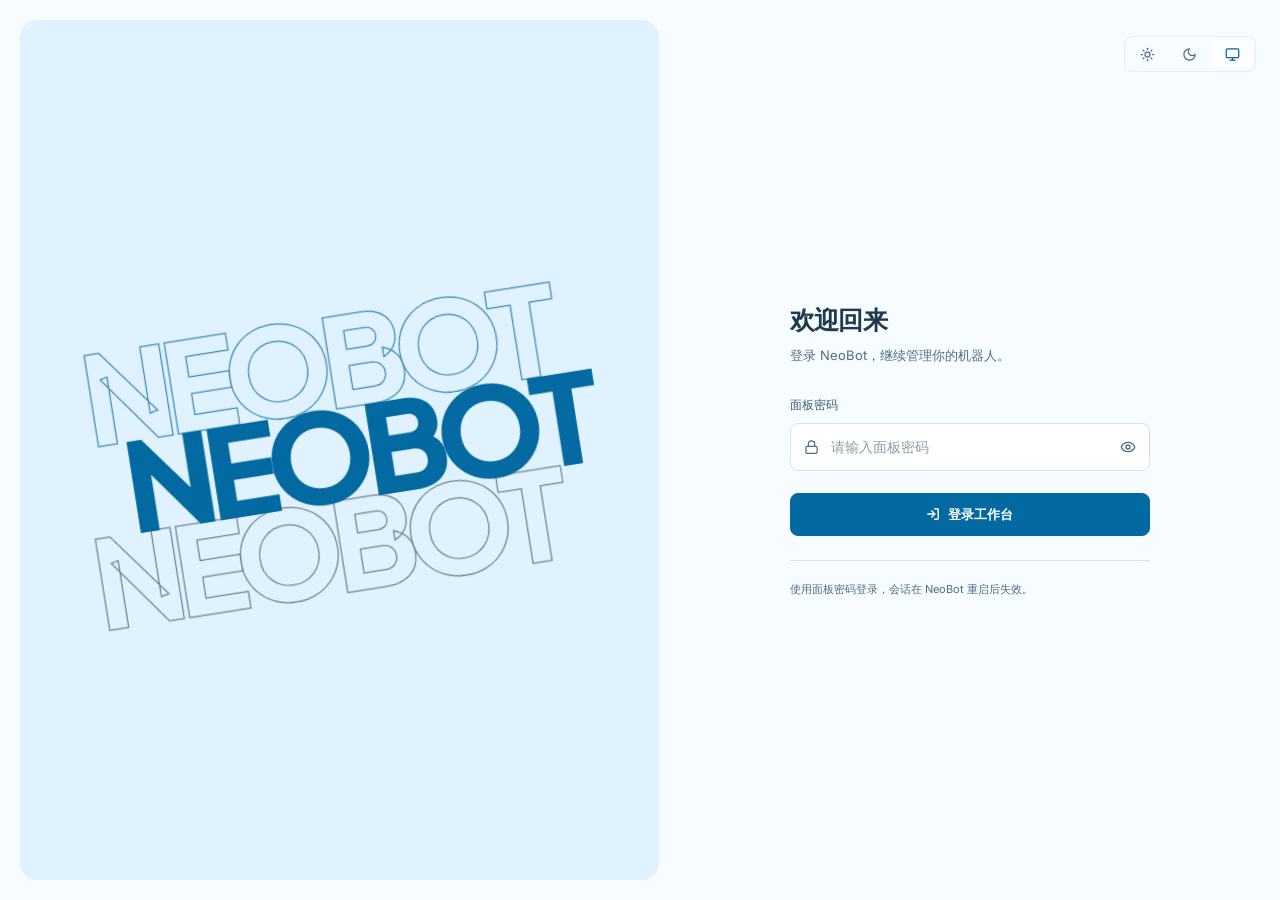
==== commit 6fcb6dbe: "feat(models): 将推理强度提升为模型库顶层可选配置 ## 需求  模型库里的「推理强度」此前只能通过 `settings.enabled_params` + DeepSeek 专属可选参数" ====
--- a/app/src/neobot_app/builtin_plugins/dashboard/web/index.html
+++ b/app/src/neobot_app/builtin_plugins/dashboard/web/index.html
@@ -6,7 +6,7 @@
     <meta name="viewport" content="width=device-width, initial-scale=1.0" />
     <meta name="robots" content="noindex, nofollow, nosnippet, noimageindex" />
     <title>NeoBot 面板</title>
-    <script type="module" crossorigin src="./assets/index-BtHIhHZ8.js"></script>
+    <script type="module" crossorigin src="./assets/index-CExqQK8k.js"></script>
     <link rel="stylesheet" crossorigin href="./assets/index-D9sl1xE2.css">
   </head>
   <body>
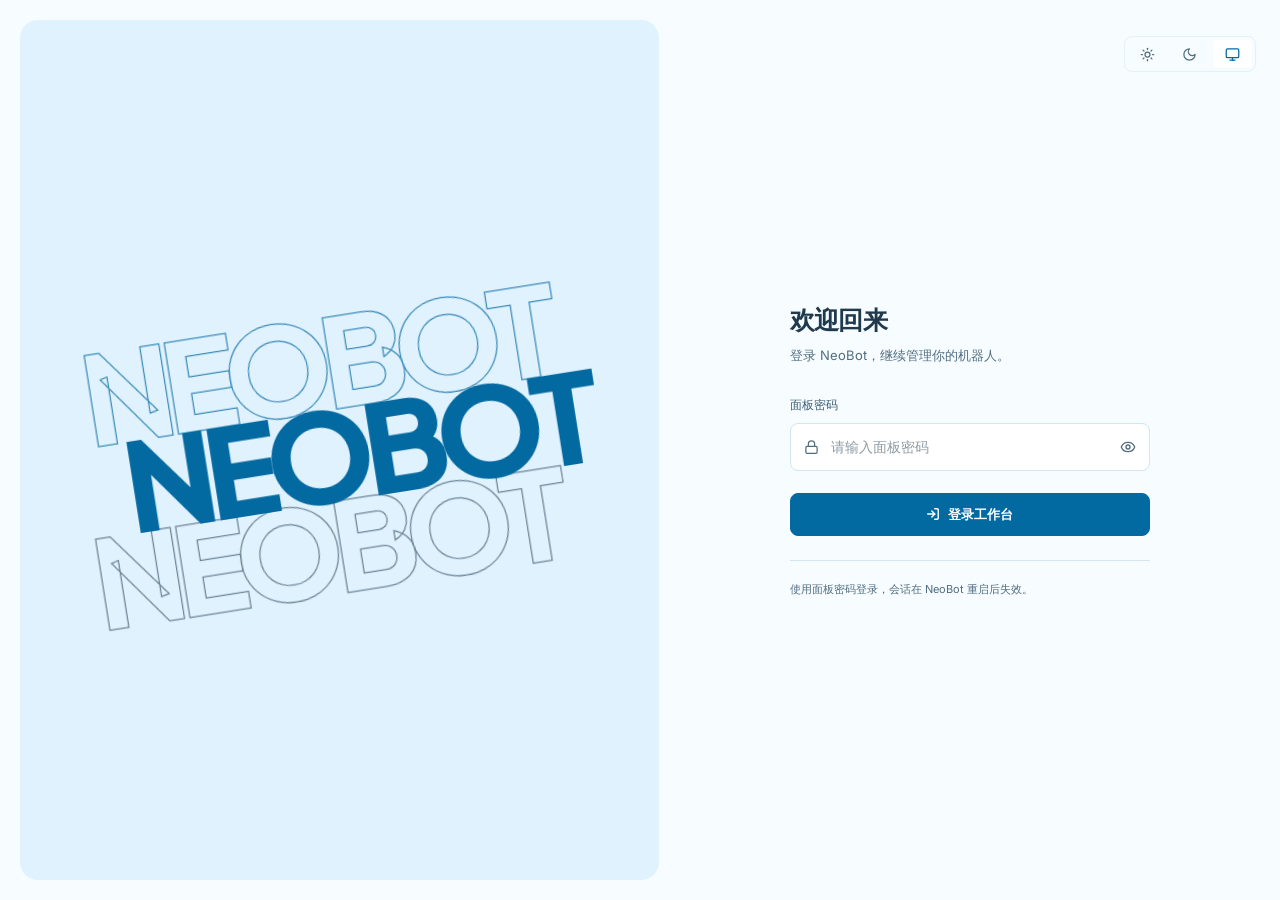
==== commit 4e33ae8d: "feat(plugins): 完善插件开发与使用体验 (#210) ## 现象  插件作者缺少从创建工程到最终 ZIP、安装与升级的统一验收路径；使用者难以从配置和说明书判断下一步操作。配置凭据、页面" ====
--- a/app/src/neobot_app/builtin_plugins/dashboard/web/index.html
+++ b/app/src/neobot_app/builtin_plugins/dashboard/web/index.html
@@ -6,8 +6,8 @@
     <meta name="viewport" content="width=device-width, initial-scale=1.0" />
     <meta name="robots" content="noindex, nofollow, nosnippet, noimageindex" />
     <title>NeoBot 面板</title>
-    <script type="module" crossorigin src="./assets/index-CExqQK8k.js"></script>
-    <link rel="stylesheet" crossorigin href="./assets/index-D9sl1xE2.css">
+    <script type="module" crossorigin src="./assets/index-BUCVQF7T.js"></script>
+    <link rel="stylesheet" crossorigin href="./assets/index-dkqpBSGz.css">
   </head>
   <body>
     <div id="root"></div>
--- a/app/src/neobot_app/builtin_plugins/dashboard/web/assets/index-dkqpBSGz.css
+++ b/app/src/neobot_app/builtin_plugins/dashboard/web/assets/index-dkqpBSGz.css
@@ -0,0 +1 @@
+@font-face{font-family:Inter Variable;font-style:normal;font-weight:100 900;font-display:swap;src:url(./inter-latin-wght-normal-Dx4kXJAl.woff2) format("woff2");unicode-range:U+0000-00FF,U+0131,U+0152-0153,U+02BB-02BC,U+02C6,U+02DA,U+02DC,U+0304,U+0308,U+0329,U+2000-206F,U+20AC,U+2122,U+2191,U+2193,U+2212,U+2215,U+FEFF,U+FFFD}@font-face{font-family:Plus Jakarta Sans Variable;font-style:normal;font-weight:200 800;font-display:swap;src:url(./plus-jakarta-sans-latin-wght-normal-eXO_dkmS.woff2) format("woff2");unicode-range:U+0000-00FF,U+0131,U+0152-0153,U+02BB-02BC,U+02C6,U+02DA,U+02DC,U+0304,U+0308,U+0329,U+2000-206F,U+20AC,U+2122,U+2191,U+2193,U+2212,U+2215,U+FEFF,U+FFFD}@font-face{font-family:JetBrains Mono Variable;font-style:normal;font-weight:100 800;font-display:swap;src:url(./jetbrains-mono-latin-wght-normal-B9CIFXIH.woff2) format("woff2");unicode-range:U+0000-00FF,U+0131,U+0152-0153,U+02BB-02BC,U+02C6,U+02DA,U+02DC,U+0304,U+0308,U+0329,U+2000-206F,U+20AC,U+2122,U+2191,U+2193,U+2212,U+2215,U+FEFF,U+FFFD}/*! tailwindcss v4.3.3 | MIT License | https://tailwindcss.com */@layer properties{@supports (((-webkit-hyphens:none)) and (not (margin-trim:inline))) or ((-moz-orient:inline) and (not (color:rgb(from red r g b)))){*,:before,:after,::backdrop{--tw-rotate-x:initial;--tw-rotate-y:initial;--tw-rotate-z:initial;--tw-skew-x:initial;--tw-skew-y:initial;--tw-ordinal:initial;--tw-slashed-zero:initial;--tw-numeric-figure:initial;--tw-numeric-spacing:initial;--tw-numeric-fraction:initial;--tw-outline-style:solid;--tw-blur:initial;--tw-brightness:initial;--tw-contrast:initial;--tw-grayscale:initial;--tw-hue-rotate:initial;--tw-invert:initial;--tw-opacity:initial;--tw-saturate:initial;--tw-sepia:initial;--tw-drop-shadow:initial;--tw-drop-shadow-color:initial;--tw-drop-shadow-alpha:100%;--tw-drop-shadow-size:initial}}}@layer theme{:root,:host{--font-sans:"Inter Variable", "Noto Sans SC", "Microsoft YaHei UI", "PingFang SC", "Microsoft YaHei", "Noto Sans CJK SC", sans-serif;--font-mono:"JetBrains Mono Variable", Consolas, "Microsoft YaHei UI", monospace;--spacing:.25rem;--radius-sm:.25rem;--default-transition-duration:.15s;--default-transition-timing-function:cubic-bezier(.4, 0, .2, 1);--default-font-family:"Inter Variable", "Noto Sans SC", "Microsoft YaHei UI", "PingFang SC", "Microsoft YaHei", "Noto Sans CJK SC", sans-serif;--default-mono-font-family:"JetBrains Mono Variable", Consolas, "Microsoft YaHei UI", monospace;--radius-control:8px}}@layer base{*,:after,:before,::backdrop{box-sizing:border-box;border:0 solid;margin:0;padding:0}::file-selector-button{box-sizing:border-box;border:0 solid;margin:0;padding:0}html,:host{-webkit-text-size-adjust:100%;-moz-tab-size:4;tab-size:4;line-height:1.5;font-family:var(--default-font-family,-apple-system, BlinkMacSystemFont, "Segoe UI", Roboto, "Helvetica Neue", "Noto Sans", Arial, sans-serif, "Apple Color Emoji", "Segoe UI Emoji", "Segoe UI Symbol", "Noto Color Emoji");font-feature-settings:var(--default-font-feature-settings,normal);font-variation-settings:var(--default-font-variation-settings,normal);-webkit-tap-highlight-color:transparent}hr{height:0;color:inherit;border-top-width:1px}abbr:where([title]){-webkit-text-decoration:underline dotted;text-decoration:underline dotted}h1,h2,h3,h4,h5,h6{font-size:inherit;font-weight:inherit}a{color:inherit;-webkit-text-decoration:inherit;text-decoration:inherit}b,strong{font-weight:bolder}code,kbd,samp,pre{font-family:var(--default-mono-font-family,ui-monospace, SFMono-Regular, Menlo, Monaco, Consolas, "Liberation Mono", "Courier New", monospace);font-feature-settings:var(--default-mono-font-feature-settings,normal);font-variation-settings:var(--default-mono-font-variation-settings,normal);font-size:1em}small{font-size:80%}sub,sup{vertical-align:baseline;font-size:75%;line-height:0;position:relative}sub{bottom:-.25em}sup{top:-.5em}table{text-indent:0;border-color:inherit;border-collapse:collapse}:-moz-focusring:where(:not(iframe)){outline:auto}progress{vertical-align:baseline}summary{display:list-item}ol,ul,menu{list-style:none}img,svg,video,canvas,audio,iframe,embed,object{vertical-align:middle;display:block}img,video{max-width:100%;height:auto}button,input,select,optgroup,textarea{font:inherit;font-feature-settings:inherit;font-variation-settings:inherit;letter-spacing:inherit;color:inherit;opacity:1;background-color:#0000;border-radius:0}::file-selector-button{font:inherit;font-feature-settings:inherit;font-variation-settings:inherit;letter-spacing:inherit;color:inherit;opacity:1;background-color:#0000;border-radius:0}:where(select:is([multiple],[size])) optgroup{font-weight:bolder}:where(select:is([multiple],[size])) optgroup option{padding-inline-start:20px}::file-selector-button{margin-inline-end:4px}::placeholder{opacity:1}@supports (not ((-webkit-appearance:-apple-pay-button))) or (contain-intrinsic-size:1px){::placeholder{color:currentColor}@supports (color:color-mix(in lab,red,red)){::placeholder{color:color-mix(in oklab,currentcolor 50%,transparent)}}}textarea{resize:vertical}::-webkit-search-decoration{-webkit-appearance:none}::-webkit-date-and-time-value{min-height:1lh;text-align:inherit}::-webkit-datetime-edit{display:inline-flex}::-webkit-datetime-edit-fields-wrapper{padding:0}::-webkit-datetime-edit{padding-block:0}::-webkit-datetime-edit-year-field{padding-block:0}::-webkit-datetime-edit-month-field{padding-block:0}::-webkit-datetime-edit-day-field{padding-block:0}::-webkit-datetime-edit-hour-field{padding-block:0}::-webkit-datetime-edit-minute-field{padding-block:0}::-webkit-datetime-edit-second-field{padding-block:0}::-webkit-datetime-edit-millisecond-field{padding-block:0}::-webkit-datetime-edit-meridiem-field{padding-block:0}::-webkit-calendar-picker-indicator{line-height:1}:-moz-ui-invalid{box-shadow:none}button,input:where([type=button],[type=reset],[type=submit]){-webkit-appearance:button;-moz-appearance:button;appearance:button}::file-selector-button{-webkit-appearance:button;-moz-appearance:button;appearance:button}::-webkit-inner-spin-button{height:auto}::-webkit-outer-spin-button{height:auto}[hidden]:where(:not([hidden=until-found])){display:none!important}button:not(:disabled),[role=button]:not([aria-disabled=true]){cursor:pointer}}@layer components;@layer utilities{.collapse{visibility:collapse}.visible{visibility:visible}.sr-only{clip-path:inset(50%);white-space:nowrap;border-width:0;width:1px;height:1px;margin:-1px;padding:0;position:absolute;overflow:hidden}.fixed{position:fixed}.relative{position:relative}.static{position:static}.container{width:100%}@media (min-width:40rem){.container{max-width:40rem}}@media (min-width:48rem){.container{max-width:48rem}}@media (min-width:64rem){.container{max-width:64rem}}@media (min-width:80rem){.container{max-width:80rem}}@media (min-width:96rem){.container{max-width:96rem}}.block{display:block}.contents{display:contents}.flex{display:flex}.grid{display:grid}.hidden{display:none}.inline{display:inline}.table{display:table}.shrink-0{flex-shrink:0}.transform{transform:var(--tw-rotate-x,) var(--tw-rotate-y,) var(--tw-rotate-z,) var(--tw-skew-x,) var(--tw-skew-y,)}.resize{resize:both}.p-2{padding:calc(var(--spacing) * 2)}.p-4{padding:calc(var(--spacing) * 4)}.tabular-nums{--tw-numeric-spacing:tabular-nums;font-variant-numeric:var(--tw-ordinal,) var(--tw-slashed-zero,) var(--tw-numeric-figure,) var(--tw-numeric-spacing,) var(--tw-numeric-fraction,)}.outline{outline-style:var(--tw-outline-style);outline-width:1px}.\!filter{filter:var(--tw-blur,) var(--tw-brightness,) var(--tw-contrast,) var(--tw-grayscale,) var(--tw-hue-rotate,) var(--tw-invert,) var(--tw-saturate,) var(--tw-sepia,) var(--tw-drop-shadow,)!important}.filter{filter:var(--tw-blur,) var(--tw-brightness,) var(--tw-contrast,) var(--tw-grayscale,) var(--tw-hue-rotate,) var(--tw-invert,) var(--tw-saturate,) var(--tw-sepia,) var(--tw-drop-shadow,)}.transition{transition-property:color,background-color,border-color,outline-color,text-decoration-color,fill,stroke,--tw-gradient-from,--tw-gradient-via,--tw-gradient-to,opacity,box-shadow,transform,translate,scale,rotate,filter,-webkit-backdrop-filter,backdrop-filter,display,content-visibility,overlay,pointer-events;transition-timing-function:var(--tw-ease,var(--default-transition-timing-function));transition-duration:var(--tw-duration,var(--default-transition-duration))}}@property --tw-rotate-x{syntax:"*";inherits:false}@property --tw-rotate-y{syntax:"*";inherits:false}@property --tw-rotate-z{syntax:"*";inherits:false}@property --tw-skew-x{syntax:"*";inherits:false}@property --tw-skew-y{syntax:"*";inherits:false}@property --tw-ordinal{syntax:"*";inherits:false}@property --tw-slashed-zero{syntax:"*";inherits:false}@property --tw-numeric-figure{syntax:"*";inherits:false}@property --tw-numeric-spacing{syntax:"*";inherits:false}@property --tw-numeric-fraction{syntax:"*";inherits:false}@property --tw-outline-style{syntax:"*";inherits:false;initial-value:solid}@property --tw-blur{syntax:"*";inherits:false}@property --tw-brightness{syntax:"*";inherits:false}@property --tw-contrast{syntax:"*";inherits:false}@property --tw-grayscale{syntax:"*";inherits:false}@property --tw-hue-rotate{syntax:"*";inherits:false}@property --tw-invert{syntax:"*";inherits:false}@property --tw-opacity{syntax:"*";inherits:false}@property --tw-saturate{syntax:"*";inherits:false}@property --tw-sepia{syntax:"*";inherits:false}@property --tw-drop-shadow{syntax:"*";inherits:false}@property --tw-drop-shadow-color{syntax:"*";inherits:false}@property --tw-drop-shadow-alpha{syntax:"<percentage>";inherits:false;initial-value:100%}@property --tw-drop-shadow-size{syntax:"*";inherits:false}:root{color-scheme:light;--neutral-0: #ffffff;--neutral-50: #f6fcff;--neutral-100: #eef9ff;--neutral-200: #d2e5f0;--neutral-500: #526e80;--neutral-700: #3f5e73;--neutral-900: #1f3a4d;--sky-50: #f0f9ff;--sky-100: #e0f2fe;--sky-200: #bae6fd;--sky-300: #7dd3fc;--sky-400: #38bdf8;--sky-500: #0ea5e9;--sky-700: #0369a1;--sky-800: #075985;--bg: var(--neutral-50);--panel: var(--neutral-0);--panel-2: var(--neutral-100);--surface-elevated: var(--neutral-0);--surface-sidebar: #ffffff;--surface-hero: var(--sky-100);--surface-field: #ffffff;--border: var(--neutral-200);--border-soft: #e6f0f7;--text: var(--neutral-900);--text-secondary: var(--neutral-700);--muted: var(--neutral-500);--text-disabled: #879eae;--text-on-brand: #ffffff;--brand: var(--sky-700);--brand-hover: var(--sky-800);--brand-soft: var(--sky-100);--brand-light: var(--sky-300);--brand-mid: var(--sky-400);--brand-strong: var(--sky-800);--brand-nav: var(--neutral-500);--brand-nav-dark: var(--neutral-500);--accent: #2563eb;--accent-soft: #eaf2ff;--ok: #2c7552;--warn: #916010;--err: #bc3c36;--info: #326da8;--green: var(--ok);--amber: var(--warn);--red: var(--err);--success-soft: #e9f3ec;--warning-soft: #fbf1dc;--danger-soft: #fbece9;--info-soft: #eaf1f8;--focus-ring: color-mix(in srgb, var(--brand) 28%, transparent);--focus-outline-offset: -3px;--radius: 12px;--radius-control: 8px;--radius-large: 16px;--shadow: 0 1px 2px rgb(24 32 48 / 2%);--shadow-elevated: 0 16px 48px rgb(24 32 48 / 12%), 0 2px 8px rgb(24 32 48 / 4%);--font-cjk: "Noto Sans SC", "Microsoft YaHei UI", "PingFang SC", "Microsoft YaHei", "Noto Sans CJK SC";--font-sans: "Inter Variable", var(--font-cjk), system-ui, sans-serif;--font-display: "Plus Jakarta Sans Variable", var(--font-cjk), system-ui, sans-serif;--font-mono: "JetBrains Mono Variable", "Cascadia Code", Consolas, var(--font-cjk), monospace;--space-1: 4px;--space-2: 8px;--space-3: 12px;--space-4: 16px;--space-5: 20px;--space-6: 24px;--space-8: 32px;--space-10: 40px;--page-max-width: 1600px;--page-gutter: clamp(20px, 2vw, 32px);--page-gap: 28px;--card-padding: 24px;--control-height: 38px;--scrollbar-thumb: #b7cedd;--scrollbar-hover: #8daabc;--motion-fast: .12s;--motion-base: .2s;--ease-out: cubic-bezier(.2, .7, .2, 1);--z-header: 20;--z-panel: 30;--z-sidebar: 40;--z-dropdown: 60;--z-tooltip: 70;--z-modal: 900;--z-toast: 1000;--sidebar-width: 224px}html[data-theme=dark]{color-scheme:dark;--bg: #0f2238;--panel: #19304c;--panel-2: #122a43;--surface-elevated: #203b58;--surface-sidebar: #122a43;--surface-hero: #123653;--surface-field: #19304c;--border: #2a3d5e;--border-soft: #233a55;--text: #e7f6ff;--text-secondary: #bfd5e5;--muted: #9cb7cb;--text-disabled: #6b8397;--text-on-brand: #0f2238;--brand: var(--sky-300);--brand-hover: var(--sky-200);--brand-soft: #143c5a;--brand-light: var(--sky-300);--brand-mid: var(--sky-400);--brand-strong: var(--sky-200);--brand-nav: var(--muted);--brand-nav-dark: var(--muted);--accent: var(--sky-400);--accent-soft: #183e61;--ok: #8bcba2;--warn: #e3bb73;--err: #f29a91;--info: #9cbee6;--success-soft: #27392d;--warning-soft: #3b3223;--danger-soft: #422b28;--info-soft: #293442;--shadow: 0 2px 8px rgb(0 0 0 / 8%);--shadow-elevated: 0 16px 48px rgb(0 0 0 / 30%);--scrollbar-thumb: #3b5875;--scrollbar-hover: #5a7893}*{box-sizing:border-box;scrollbar-width:thin;scrollbar-color:var(--scrollbar-thumb) transparent}html,body,#root{height:100%;margin:0}html{overflow:hidden}body{overflow:hidden;background:var(--bg);color:var(--text);font:14px/1.6 var(--font-sans);-webkit-font-smoothing:antialiased}button,input,select,textarea{font:inherit}button,a,input,select,textarea{-webkit-tap-highlight-color:transparent;transition:background-color var(--motion-fast),border-color var(--motion-fast),color var(--motion-fast),box-shadow var(--motion-fast)}button:not(:disabled),summary,select:not(:disabled){cursor:pointer}button:focus-visible,a:focus-visible,summary:focus-visible,[tabindex="0"]:focus-visible{outline:2px solid var(--brand);outline-offset:var(--focus-outline-offset)}:is(.btn,.btn-sm).primary:focus-visible{outline-color:var(--text-on-brand)}::selection{color:var(--text-on-brand);background:var(--brand)}code,.mono,.lv-time,.lv-msg,.log-viewport{font-family:var(--font-mono)}code{overflow-wrap:anywhere}svg{flex-shrink:0}input[type=checkbox],input[type=radio]{accent-color:var(--brand)}textarea{line-height:1.65}pre{-moz-tab-size:2;tab-size:2}hr{border:0;border-top:1px solid var(--border)}.muted{color:var(--muted)}.small{font-size:12px}.spacer{flex:1}.sr-only{position:absolute;width:1px;height:1px;padding:0;margin:-1px;overflow:hidden;clip:rect(0,0,0,0);white-space:nowrap;border:0}.page{display:flex;flex-direction:column;gap:var(--page-gap);min-width:0;width:100%;max-width:var(--page-max-width);margin:0 auto}.page--viewport{height:100%;min-height:0;overflow:hidden}.page--viewport>:not(:last-child){flex-shrink:0}.page-header{display:flex;align-items:center;justify-content:space-between;gap:20px;min-height:var(--control-height);padding:0;flex-shrink:0}.page-heading{display:flex;align-items:baseline;flex-wrap:wrap;gap:4px 14px;min-width:0}.page-title{margin:0;font:650 20px/1.4 var(--font-display);letter-spacing:-.3px;flex-shrink:0}.page-description{margin:0;color:var(--muted);font-size:12px;max-width:68ch;line-height:1.6}.page-actions{display:flex;align-items:center;flex-wrap:wrap;justify-content:flex-end;gap:8px;min-width:0}.page>.page-header{margin-bottom:-8px}.card{min-width:0;padding:var(--card-padding);background:var(--panel);border:1px solid var(--border);border-radius:var(--radius);box-shadow:var(--shadow)}.card-head{display:flex;align-items:center;justify-content:space-between;gap:12px;margin-bottom:18px;flex-wrap:wrap}.card-head h3{margin:0;font-size:14px;font-weight:650;letter-spacing:-.15px}.grid{display:grid;gap:var(--space-6);min-width:0}.stats{grid-template-columns:repeat(4,minmax(0,1fr))}.two-col{grid-template-columns:repeat(2,minmax(0,1fr))}.empty{padding:34px 16px;text-align:center;color:var(--muted)}.icon-btn{width:34px;height:34px;display:inline-flex;align-items:center;justify-content:center;flex-shrink:0;padding:0;background:transparent;border:1px solid var(--border);border-radius:var(--radius-control);color:var(--text-secondary)}.icon-btn:hover:not(:disabled){background:var(--panel-2);color:var(--brand);border-color:var(--brand)}.icon-btn:disabled,.btn:disabled,.btn-sm:disabled{cursor:not-allowed;color:var(--text-disabled)}.input{min-width:0;height:var(--control-height);padding:0 11px;border:1px solid var(--border);border-radius:var(--radius-control);background:var(--surface-field);color:var(--text)}.input::placeholder{color:var(--muted);opacity:.85}.input:focus{outline:none;border-color:var(--brand);box-shadow:inset 0 0 0 3px var(--focus-ring)}.input:disabled{background:var(--panel-2);color:var(--text-disabled);cursor:not-allowed}textarea.input{height:auto;padding:10px 12px}.btn,.btn-sm{display:inline-flex;align-items:center;justify-content:center;gap:7px;flex-shrink:0;white-space:nowrap;border:1px solid var(--border);border-radius:var(--radius-control);background:var(--panel);color:var(--text-secondary);font-size:13px;font-weight:550;text-decoration:none}.btn{min-height:var(--control-height);padding:7px 13px}.btn-sm{min-height:30px;padding:4px 10px;font-size:12px}.btn:hover:not(:disabled),.btn-sm:hover:not(:disabled){background:var(--panel-2);border-color:color-mix(in srgb,var(--muted) 45%,var(--border))}.btn.primary,.btn-sm.primary{background:var(--brand);border-color:var(--brand);color:var(--text-on-brand)}.btn.primary:hover:not(:disabled),.btn-sm.primary:hover:not(:disabled){background:var(--brand-hover);border-color:var(--brand-hover)}.btn.ghost,.btn-sm.ghost{background:transparent;border-color:transparent}.btn.danger,.btn-sm.danger{color:var(--err);border-color:color-mix(in srgb,var(--err) 35%,var(--border))}.btn.danger:hover:not(:disabled),.btn-sm.danger:hover:not(:disabled){background:var(--danger-soft);border-color:var(--err)}.button-spinner{animation:spin .9s linear infinite}@keyframes spin{to{transform:rotate(360deg)}}.tag{display:inline-flex;align-items:center;gap:4px;border-radius:5px;padding:2px 7px;font-size:11px;font-weight:550;white-space:nowrap;line-height:1.5}.tag.ok{background:var(--success-soft);color:var(--ok)}.tag.warn{background:var(--warning-soft);color:var(--warn)}.tag.err{background:var(--danger-soft);color:var(--err)}.tag.info{background:var(--info-soft);color:var(--info)}.tag.debug{background:var(--panel-2);color:var(--muted)}.stat-card{position:relative;overflow:hidden;padding:20px}.stat-label{color:var(--muted);font-size:12px;font-weight:500}.stat-value{margin:8px 0 3px;color:var(--text);font:650 28px/1.25 var(--font-display);letter-spacing:-.9px;font-variant-numeric:tabular-nums;overflow-wrap:anywhere}.stat-sub{color:var(--muted);font-size:11px}.stat-icon{display:flex;align-items:center;justify-content:center;width:32px;height:32px;background:var(--brand-soft);color:var(--brand);border-radius:8px;margin-bottom:14px}.stat-icon svg{width:16px;height:16px}.stat-icon.accent{color:var(--accent);background:var(--accent-soft)}.stat-spark{position:absolute;bottom:10px;right:10px;width:92px;height:32px;opacity:.6;pointer-events:none}.stat-spark .spark{height:32px}.spark{width:100%;height:80px}.spark-line{fill:none;stroke:var(--brand);stroke-width:2;vector-effect:non-scaling-stroke}.spark-area{fill:var(--brand-soft);stroke:none}.spark-empty{color:var(--muted);padding:24px 0;text-align:center}.linechart{width:100%;height:180px}.lc-wrap{position:relative;width:100%}.lc-line{fill:none;stroke:var(--brand);stroke-width:2;vector-effect:non-scaling-stroke}.lc-area{fill:var(--brand-soft);stroke:none}.lc-grid line{stroke:var(--border-soft);stroke-width:1;vector-effect:non-scaling-stroke}.lc-grid text{fill:var(--muted);font-size:10px}.lc-empty-text{fill:var(--muted);font-size:12px}.lc-cursor{pointer-events:none}.lc-guide{stroke:var(--brand);stroke-width:1;stroke-dasharray:3 3;opacity:.7;vector-effect:non-scaling-stroke}.lc-dot{fill:var(--panel);stroke:var(--brand);stroke-width:2.5;vector-effect:non-scaling-stroke}.lc-tooltip{position:absolute;z-index:var(--z-tooltip);display:flex;flex-direction:column;gap:2px;max-width:260px;padding:10px 12px;border:1px solid var(--border);border-radius:var(--radius-control);background:var(--surface-elevated);box-shadow:var(--shadow-elevated);font-size:11px;line-height:1.5;white-space:nowrap;pointer-events:none}.lc-tooltip-name,.lc-tooltip-label,.lc-tooltip-row-label{color:var(--muted)}.lc-tooltip-value,.lc-tooltip-row-value{color:var(--text);font-weight:600;font-variant-numeric:tabular-nums}.lc-tooltip-row{display:flex;align-items:baseline;justify-content:space-between;gap:14px;margin-top:2px}.lc-tooltip-value+.lc-tooltip-row{margin-top:6px;padding-top:6px;border-top:1px solid var(--border-soft)}.modal-backdrop{position:fixed;top:0;right:0;bottom:0;left:0;z-index:var(--z-modal);background:#0f223861;-webkit-backdrop-filter:blur(3px);backdrop-filter:blur(3px)}.modal{position:fixed;top:50%;left:50%;transform:translate(-50%,-50%);z-index:var(--z-modal);width:460px;max-width:calc(100vw - 32px);max-height:calc(100dvh - 48px);display:flex;flex-direction:column;overflow:hidden;border:1px solid var(--border);border-radius:14px;background:var(--panel);box-shadow:var(--shadow-elevated)}.modal-head{display:flex;align-items:center;justify-content:space-between;flex-shrink:0;gap:12px;padding:14px 20px;border-bottom:1px solid var(--border-soft)}.modal-head h3{margin:0;font-size:16px;font-weight:650}.modal-head .icon-btn{border-color:transparent}.modal-body{flex:1 1 auto;padding:20px;overflow-y:auto;min-height:0;overscroll-behavior:contain}.modal-body>:first-child{margin-top:0}.modal-body>:last-child{margin-bottom:0}.modal-body>.cfg-row,.modal-body>form>.cfg-row{padding-block:10px}.modal-body>.cfg-row:first-child,.modal-body>form>.cfg-row:first-child{padding-top:0}.modal-body>.cfg-row>.cfg-label,.modal-body>form>.cfg-row>.cfg-label{padding-top:0}.modal-footer{flex-shrink:0;padding:14px 20px;border-top:1px solid var(--border-soft);background:var(--panel)}.modal-footer .modal-actions{margin:0}.modal.modal-wide{width:900px}.modal .cfg-row{grid-template-columns:1fr;gap:7px}.modal .cfg-control{width:100%}.modal-actions{display:flex;justify-content:flex-end;flex-wrap:wrap;gap:8px;margin-top:20px}.confirm-description{margin:0;color:var(--text-secondary);line-height:1.8;white-space:pre-wrap}@media (max-width: 1000px){.stats{grid-template-columns:repeat(2,minmax(0,1fr))}}@media (max-width: 850px){.two-col{grid-template-columns:minmax(0,1fr)}}@media (max-width: 600px){:root{--page-gap: 20px;--card-padding: 20px}.page{gap:var(--page-gap)}.page-header{display:grid;grid-template-columns:minmax(0,1fr) auto;align-items:center;gap:6px 12px}.page-heading{display:contents}.page-title{grid-column:1;grid-row:1;font-size:19px}.page-description{grid-column:1 / -1;grid-row:2;margin:0;font-size:12px}.page-actions{grid-column:2;grid-row:1;justify-content:flex-end;gap:6px;max-width:216px}.page-actions .btn{min-height:34px;padding:6px 9px;font-size:12px}.card,.stat-card{padding:16px}.stat-value{font-size:24px}.stat-spark{display:none}.modal{max-width:calc(100vw - 20px);max-height:calc(100dvh - 24px)}.modal-head,.modal-footer{padding:12px 16px}.modal-body{padding:16px}}@media (pointer: coarse){.btn,.icon-btn{min-height:42px}.icon-btn{min-width:42px}}@media (prefers-reduced-motion: reduce){*,*:before,*:after{animation-duration:.01ms!important;animation-iteration-count:1!important;transition-duration:.01ms!important;scroll-behavior:auto!important}}.btn:disabled,.btn.primary:disabled,.btn.danger:disabled,.btn-sm:disabled{opacity:1;cursor:not-allowed;filter:none;background:var(--panel-2);border-color:var(--border);color:var(--brand-nav)}.inline-check{display:inline-flex;align-items:center;gap:6px}.btn.danger{color:var(--err);border-color:color-mix(in srgb,var(--err) 40%,var(--border))}.btn.danger:hover:not(:disabled){background:color-mix(in srgb,var(--err) 10%,transparent);border-color:var(--err)}mark{background:#f59e0b33;color:var(--warn);border-radius:3px;padding:0 2px;font-weight:700}.dirty-label{color:var(--warn)}.section-link{display:inline-flex;align-items:center;gap:4px;color:var(--muted);text-decoration:none;font-size:12px}.section-link:hover{color:var(--brand)}.section-link svg{width:14px;height:14px}.stat-card .stat-value{overflow:hidden;text-overflow:ellipsis;white-space:nowrap}.stat-card .stat-sub{overflow-wrap:anywhere}.config-tabs{display:flex;justify-content:space-between;align-items:center;border-bottom:1px solid var(--border);margin-bottom:26px;gap:10px}.config-tabs>div{display:flex;gap:20px}.config-tabs button{display:inline-flex;align-items:center;gap:7px;min-height:42px;border:none;border-bottom:2px solid transparent;background:none;color:var(--muted);padding:12px 0;cursor:pointer;font-size:13px;white-space:nowrap}.config-tabs button svg{width:15px}.config-tabs button.active{color:var(--brand-hover);border-bottom-color:var(--brand-hover);font-weight:600}@media (max-width: 740px){.config-tabs>.small{display:none}}.select-control{display:inline-flex;align-items:center;justify-content:space-between;gap:12px;min-width:0;height:var(--control-height);flex-shrink:0;padding:0 12px;border:1px solid var(--border);border-radius:var(--radius-control);color:var(--text);background:var(--surface-field);font:500 12px var(--font-sans);text-align:left;cursor:pointer}.select-control>span:first-child{overflow:hidden;text-overflow:ellipsis;white-space:nowrap}.select-control-icon{display:flex;flex-shrink:0;color:var(--muted)}.select-control:hover:not(:disabled){border-color:var(--muted)}.select-control:focus-visible,.select-control[data-state=open]{outline:2px solid var(--brand);outline-offset:var(--focus-outline-offset)}.select-control:disabled{opacity:.5;cursor:not-allowed}.select-control-menu{z-index:calc(var(--z-modal) + 10);width:max-content;min-width:var(--radix-select-trigger-width);max-width:min(440px,calc(100vw - 24px));max-height:min(320px,var(--radix-select-content-available-height));overflow:hidden;color:var(--text);background:var(--panel);border:1px solid var(--border);border-radius:var(--radius-control);box-shadow:0 8px 24px #00000016}.select-control-options{padding:5px}.select-control-group+.select-control-group{margin-top:4px;padding-top:4px;border-top:1px solid var(--border)}.select-control-group-label{padding:7px 10px;color:var(--muted);font-size:11px;font-weight:600;line-height:1.5}.select-control-option{position:relative;display:flex;align-items:center;gap:12px;min-height:34px;padding:8px 32px 8px 10px;border-radius:5px;font-size:12px;line-height:1.45;overflow-wrap:anywhere;outline:none;cursor:pointer;-webkit-user-select:none;user-select:none}.select-control-option[data-highlighted]{background:var(--panel-2)}.select-control-option[data-state=checked]{color:var(--brand);background:var(--brand-soft);font-weight:600}.select-control-option[data-disabled]{opacity:.4;pointer-events:none}.select-control-check{position:absolute;right:10px;display:flex}.select-control-scroll{display:flex;align-items:center;justify-content:center;height:22px;color:var(--muted)}@media (max-width: 760px){.select-control-option{min-height:40px}}.info-bar-host{position:fixed;right:24px;bottom:24px;z-index:var(--z-toast);display:flex;flex-direction:column;width:420px;max-width:calc(100vw - 32px)}.info-bar-host[data-details-open=true]{visibility:hidden;pointer-events:none}.info-bar{display:grid;grid-template-columns:18px minmax(0,1fr) 28px;align-items:start;gap:10px;padding:12px;background:var(--surface-elevated);border:1px solid var(--border);border-left:3px solid var(--brand);border-radius:var(--radius);box-shadow:var(--shadow-elevated);font-size:13px}.info-bar.ok{border-left-color:var(--ok)}.info-bar.warn{border-left-color:var(--warn)}.info-bar.err{border-left-color:var(--err)}.info-bar-icon{margin-top:2px;color:var(--brand)}.info-bar.ok .info-bar-icon{color:var(--ok)}.info-bar.warn .info-bar-icon{color:var(--warn)}.info-bar.err .info-bar-icon{color:var(--err)}.info-bar-content{min-width:0}.info-bar-title{display:block;overflow:hidden;white-space:nowrap;text-overflow:ellipsis;font-weight:650;line-height:1.6}.info-bar-message{display:-webkit-box;-webkit-line-clamp:2;-webkit-box-orient:vertical;overflow:hidden;overflow-wrap:anywhere;margin:3px 0 0;color:var(--muted);font-size:12px;line-height:1.6}.info-bar-details,.info-bar-close{display:inline-flex;align-items:center;justify-content:center;border:0;background:transparent;cursor:pointer}.info-bar-details{min-height:26px;margin-top:3px;padding:2px 0;color:var(--brand-hover);font-size:11px;font-weight:600}.info-bar-close{width:28px;height:28px;margin-top:-3px;border-radius:6px;color:var(--muted)}.info-bar-close:hover{background:var(--panel-2);color:var(--text)}.info-bar-details:hover{text-decoration:underline}.info-bar-detail-content{overflow-wrap:anywhere}.info-bar-detail-content>h4{margin:0;font-size:14px}.info-bar-detail-content>p{margin:12px 0 0;color:var(--muted);white-space:pre-wrap;line-height:1.8}.info-bar-detail-extra{margin-top:16px}.info-bar-detail-extra pre{white-space:pre-wrap;overflow-wrap:anywhere}@media (max-width: 600px){.info-bar-host{right:16px;bottom:16px}}@media (pointer: coarse){.info-bar{grid-template-columns:18px minmax(0,1fr) 42px;gap:8px}.info-bar-close{width:42px;height:42px;margin-top:-4px}.info-bar-details{min-height:40px}}.cfg-errors{margin:6px 0 0;padding-left:18px;font-size:12px;line-height:1.7}.cfg-errors code{color:var(--err, #d9534f)}.workspace-empty{display:flex;flex:1;flex-direction:column;align-items:center;justify-content:center;text-align:center;padding:50px 20px;color:var(--muted)}.workspace-empty>svg{width:36px;height:36px;opacity:.6;margin-bottom:14px}.workspace-empty h2,.workspace-empty h3{color:var(--text);font-size:16px;margin:4px 0}.workspace-empty p{font-size:12px;line-height:1.8}.workspace-error,.config-notice{display:flex;flex-wrap:wrap;align-items:center;gap:10px;padding:14px 16px;margin:14px 0;border-radius:6px;font-size:13px;line-height:1.7;overflow-wrap:anywhere}.workspace-error{background:color-mix(in srgb,var(--err) 8%,transparent);color:var(--err);border:1px solid color-mix(in srgb,var(--err) 20%,transparent)}.config-notice{background:color-mix(in srgb,var(--ok) 8%,transparent);color:var(--ok)}.config-notice.warning{background:color-mix(in srgb,var(--warn) 8%,transparent);color:var(--warn)}.inline-alert{--alert-color: var(--info);--alert-surface: var(--info-soft);display:flex;align-items:flex-start;gap:12px;min-width:0;padding:14px 16px;border:1px solid color-mix(in srgb,var(--alert-color) 20%,var(--border-soft));border-radius:var(--radius-control);background:var(--alert-surface);color:var(--alert-color);font-size:13px;line-height:1.65}.inline-alert--error{--alert-color: var(--err);--alert-surface: var(--danger-soft)}.inline-alert--warning{--alert-color: var(--warn);--alert-surface: var(--warning-soft)}.inline-alert--success{--alert-color: var(--ok);--alert-surface: var(--success-soft)}.inline-alert-icon{flex:0 0 auto;margin-top:2px}.inline-alert-content{flex:1;min-width:0;overflow-wrap:anywhere}.inline-alert-title{font-weight:600}.inline-alert-description{color:var(--text-secondary)}.inline-alert-title+.inline-alert-description{margin-top:3px}.inline-alert-description>:first-child{margin-top:0}.inline-alert-description>:last-child{margin-bottom:0}.inline-alert .cfg-errors{margin:6px 0 0;padding-left:18px}.inline-alert-actions{display:flex;align-items:center;flex-wrap:wrap;align-self:center;gap:8px;flex-shrink:0}@media (max-width: 800px){.inline-alert{flex-wrap:wrap}.inline-alert-content{flex-basis:calc(100% - 32px)}.inline-alert-actions{padding-left:29px}}.model-table{width:100%;border-collapse:collapse;font-size:13px}.model-table th{text-align:left;font-size:12px;color:var(--muted, #889);padding:6px 8px;border-bottom:1px solid var(--border)}.model-table td{padding:7px 8px;border-bottom:1px dashed var(--border);vertical-align:top}.model-table code{font-size:12px}.table-scroll{min-width:0;max-width:100%;overflow-x:auto;overscroll-behavior-inline:contain;border-radius:var(--radius-control)}.table-scroll:focus-visible{outline-offset:-2px}.table-scroll-hint{display:none;margin:0;color:var(--muted);font-size:12px}.workspace{display:grid;grid-template-columns:var(--workspace-panel-width, 264px) minmax(0,1fr);flex:1;min-width:0;min-height:0;overflow:hidden;border:1px solid var(--border);border-radius:var(--radius-large);background:var(--panel)}.workspace-panel,.workspace-editor{display:flex;flex-direction:column;min-width:0;min-height:0;position:relative}.workspace-panel{border-right:1px solid var(--border-soft);background:var(--surface-sidebar, var(--panel))}.workspace-panel>.workspace-scroll,.workspace-editor>.workspace-scroll{flex:1;min-height:0;min-width:0;overflow:auto;overscroll-behavior:contain}@media (max-width: 1100px){.workspace{--workspace-panel-width: 248px}}@media (max-width: 740px){.workspace{display:flex}.workspace-panel{width:100%;border-right:0}.workspace-editor{display:none;width:100%}.workspace.show-detail .workspace-panel{display:none}.workspace.show-detail .workspace-editor{display:flex}}.cfg-top-tabs{align-items:center;justify-content:space-between}.config-card{display:flex;flex-direction:column;gap:14px}.config-toolbar .config-tabs{margin-bottom:0}.config-toolbar .btn{min-height:34px;height:auto;padding-top:7px;padding-bottom:7px}.config-body{display:block}.config-page{padding:0}.config-page>.page-header{align-items:center;flex-direction:row;flex-wrap:wrap;gap:12px 20px}.config-page>.page-header>.page-heading{flex:1 1 180px;min-width:0}.config-page>.page-header>.page-actions{flex:0 0 auto;max-width:100%;margin-left:auto}.config-page .cfg-top-tabs{flex-shrink:0;max-width:100%;margin:0;padding:4px;border:1px solid var(--border-soft);border-radius:var(--radius);background:var(--surface-sidebar, var(--panel))}.config-page .cfg-top-tabs>div{gap:4px}.config-page .cfg-top-tabs button{min-height:34px;padding:7px 14px;border:0;border-radius:var(--radius-control);font-weight:550}.config-page .cfg-top-tabs button.active{color:var(--brand-hover);background:var(--panel);box-shadow:0 1px 3px color-mix(in srgb,var(--text) 7%,transparent)}.config-page .config-card{display:flex;flex:1;flex-direction:column;gap:0;min-height:0;min-width:0;padding:0;overflow:hidden;border-radius:var(--radius-large)}.config-panel-scroll{flex:1;min-width:0;min-height:0;padding:24px;overflow:auto;overscroll-behavior:contain}.config-panel-scroll>.card-head{flex-wrap:wrap;gap:10px}.config-toolbar{display:flex;flex-wrap:wrap;align-items:center;gap:8px;margin-bottom:20px}.config-toolbar>.config-tabs{margin:0;border:0}.config-toolbar>.config-tabs>div{gap:4px}.config-toolbar>.config-tabs button{padding:8px 12px;border-radius:var(--radius-control);border:0;min-height:36px}.config-toolbar>.config-tabs button.active{background:var(--brand-soft)}.config-history-action{min-width:36px;padding-right:10px;padding-left:10px}.config-history-action>span{font-size:11px;font-variant-numeric:tabular-nums}.config-more-actions .config-secondary-action{min-height:30px;padding:5px 8px;background:transparent;border-color:transparent;color:var(--muted);font-size:12px}.config-more-actions .config-secondary-action:hover:not(:disabled){background:var(--panel-2);color:var(--text)}.cfg-search{flex:1 1 220px;max-width:400px}.config-card-editor>.config-toolbar{flex-shrink:0;padding:12px 20px;margin:0;border-bottom:1px solid var(--border-soft)}.config-more-actions{flex:0 0 auto;position:relative;margin-left:auto}.config-action-disclosure>summary,.config-mobile-action-label{display:none}.config-disclosure-content{display:flex;align-items:center;justify-content:flex-end;flex-wrap:wrap;gap:6px}.config-more-actions>summary{display:list-item;list-style-position:inside;padding:8px 10px;min-height:36px;border:1px solid var(--border);border-radius:var(--radius-control);background:var(--panel);color:var(--text-secondary);font-size:12px;line-height:18px;white-space:nowrap;cursor:pointer}.config-more-actions>summary:focus-visible{outline:2px solid var(--brand);outline-offset:var(--focus-outline-offset)}.config-more-actions .config-disclosure-content{position:absolute;top:calc(100% + 8px);right:0;z-index:var(--z-dropdown);display:flex;flex-direction:column;align-items:stretch;gap:4px;width:208px;max-width:calc(100vw - 64px);padding:8px;border:1px solid var(--border);border-radius:var(--radius);background:var(--panel);box-shadow:var(--shadow-elevated)}.config-more-actions .config-disclosure-content>.btn{justify-content:flex-start;width:100%;min-height:36px;padding:8px 10px;font-size:12px}.config-more-actions .config-mobile-action-label{display:inline;font-size:12px}.config-card-editor>:is(.config-notice,.workspace-error){flex-shrink:0;margin:12px 24px 0;max-height:25vh;overflow:auto}.config-card-editor>.config-body{flex:1;min-height:0;min-width:0;overflow:hidden}.config-card-editor>.config-source-body{display:flex;flex-direction:column;gap:0;padding:0}.source-editor-heading{display:flex;align-items:center;justify-content:space-between;flex-shrink:0;gap:12px;min-height:42px;padding:10px 20px;border-bottom:1px solid var(--border-soft);color:var(--muted);font-size:11px}.source-editor-heading>span:first-child{display:flex;align-items:center;gap:8px;min-width:0;color:var(--text-secondary)}.source-editor-heading code{overflow:hidden;text-overflow:ellipsis;white-space:nowrap;font-family:var(--font-mono)}.source-editor-heading>span:last-child{flex-shrink:0;font-variant-numeric:tabular-nums}.source-editor-hint{flex-shrink:0;margin:0;padding:8px 20px;border-top:1px solid var(--border-soft);background:var(--surface-sidebar, var(--panel-2));color:var(--muted);font-size:11px;line-height:1.6}.config-footer{display:flex;flex-shrink:0;flex-wrap:wrap;align-items:center;gap:10px;margin:0;padding:16px 24px;border-top:1px solid var(--border-soft);background:var(--panel)}.config-footer>span{display:inline-flex;align-items:center;gap:8px;min-width:0;overflow-wrap:anywhere;font-size:12px}.config-footer>.small{max-width:26%;overflow:hidden;text-overflow:ellipsis;white-space:nowrap}.config-card-editor>.config-main-toolbar{position:relative;flex-wrap:nowrap;gap:6px;padding:8px 12px}.config-card-editor>.config-main-toolbar>.config-tabs{flex:0 0 auto;margin:0}.config-main-toolbar>.config-tabs button{min-height:34px;padding:6px 9px;font-size:12px}.config-card-editor>.config-main-toolbar>.cfg-search{flex:1 1 130px;order:0;width:0;min-width:96px;max-width:none;min-height:34px;padding:6px 10px;font-size:12px}.config-toolbar-spacer{flex:1;min-width:0}.config-sync-status{display:inline-flex;flex:0 1 auto;align-items:center;gap:5px;min-width:0;max-width:118px;font-size:11px}.config-sync-status>span{overflow:hidden;text-overflow:ellipsis;white-space:nowrap}.config-main-toolbar>.btn-sm,.config-runtime-inline>.btn-sm{flex:0 0 auto;min-height:34px;padding:6px 9px;font-size:12px;white-space:nowrap}.config-runtime-inline{display:flex;flex:0 0 auto;align-items:center;gap:6px}.config-main-toolbar>.config-more-actions{margin:0}.config-main-toolbar>.config-more-actions>summary{display:flex;align-items:center;justify-content:center;min-height:34px;padding:6px 8px;list-style:none}.config-main-toolbar>.config-more-actions>summary::-webkit-details-marker{display:none}.config-main-toolbar>.config-more-actions>summary>svg{display:none}.config-main-toolbar .config-disclosure-content>:is(.btn,.btn-sm){justify-content:flex-start;width:100%;min-height:36px;padding:8px 10px;border-color:transparent;background:transparent;font-size:12px}.config-main-toolbar .config-disclosure-content{max-height:min(540px,calc(100dvh - 200px));overflow-y:auto}.config-main-toolbar .config-disclosure-content>.input{width:100%;min-width:0;min-height:40px;font-size:12px}.config-menu-divider{height:1px;margin-block:4px;background:var(--border-soft)}.config-card-editor>.config-main-toolbar[data-compact=true]{padding:8px 10px}.config-main-toolbar[data-compact=true]>.config-sync-status{display:none}.config-main-toolbar[data-compact=true]>.config-tabs button,.config-main-toolbar[data-compact=true]>.config-save-button{min-height:40px;padding-inline:8px}.config-main-toolbar[data-compact=true]>.config-more-actions{position:static}.config-main-toolbar[data-compact=true]>.config-more-actions>summary{width:40px;min-height:40px;padding:8px;font-size:0}.config-main-toolbar[data-compact=true]>.config-more-actions>summary>svg{display:block;width:16px;height:16px}.config-main-toolbar[data-compact=true] .config-disclosure-content{right:10px;width:260px;max-width:calc(100% - 20px)}.config-main-toolbar[data-compact=true] .config-disclosure-content>:is(.btn,.btn-sm){min-height:40px}.config-page .model-table{min-width:0}.config-table-scroll{min-width:0;overflow-x:auto;overscroll-behavior-x:contain}.prompts-page>.panel-skeleton{flex:1;min-height:0}@media (max-width: 1100px){.config-footer>.small{display:none}}@media (max-width: 740px){.config-page>.page-header{flex-direction:column;align-items:stretch}.config-page>.page-header>.page-heading,.config-page>.page-header>.page-actions{flex:initial;width:100%;margin-left:0}.config-page .cfg-top-tabs{width:100%}.config-page .cfg-top-tabs>div{display:grid;grid-template-columns:repeat(4,minmax(0,1fr));width:100%}.config-page .cfg-top-tabs button{width:100%;min-width:0;padding:8px 6px;font-size:12px}.config-panel-scroll{padding:18px}.config-page .config-toolbar{gap:6px;margin-bottom:12px}.config-card-editor>.config-toolbar{padding:14px 16px 12px;margin-bottom:0}.config-toolbar>.cfg-search{max-width:none;flex-basis:100%;order:-1}.config-toolbar .spacer{display:none}.config-toolbar>.config-tabs{margin-right:auto}.config-toolbar>.config-tabs button{padding:8px;font-size:12px}.config-history-action{width:34px;min-width:34px;padding-inline:0}.config-card-editor>:is(.config-notice,.workspace-error){margin:10px 16px 0}.config-footer{padding:12px 16px;gap:8px}.config-footer>.btn{flex:1;min-height:36px;padding:6px 8px;font-size:12px}.config-footer>span{flex-basis:100%}.config-footer .spacer{display:none}.config-card-editor>.config-source-body{padding:0}.source-editor-heading,.source-editor-hint{padding-inline:16px}}@media (max-width: 640px){.config-more-actions{flex:0 0 auto;margin-left:auto}.config-action-disclosure{position:relative}.config-action-disclosure>summary{display:list-item;list-style-position:inside;padding:8px 10px;min-height:36px;border:1px solid var(--border);border-radius:var(--radius-control);background:var(--panel);color:var(--text-secondary);font-size:12px;line-height:18px;white-space:nowrap;cursor:pointer}.config-action-disclosure>summary:focus-visible{outline:2px solid var(--brand);outline-offset:var(--focus-outline-offset)}.config-action-disclosure .config-disclosure-content{position:absolute;top:calc(100% + 8px);right:0;z-index:var(--z-dropdown);display:flex;flex-direction:column;align-items:stretch;gap:4px;width:208px;max-width:calc(100vw - 64px);padding:8px;border:1px solid var(--border);border-radius:var(--radius);background:var(--panel);box-shadow:var(--shadow-elevated)}.config-action-disclosure .config-disclosure-content>.btn{justify-content:flex-start;width:100%;min-height:36px;padding:8px 10px;font-size:12px}.config-mobile-action-label{display:inline}.config-editor-footer{position:relative;display:grid;grid-template-columns:minmax(0,1fr) auto auto;gap:8px;padding:12px 14px}.config-editor-footer>span{gap:6px;font-size:11px;line-height:1.5}.config-editor-footer>.small,.config-editor-footer>.spacer{display:none}.config-editor-footer .config-runtime-actions{position:static}.config-editor-footer .config-runtime-actions .config-disclosure-content{top:auto;bottom:calc(100% + 8px);right:14px;max-width:calc(100% - 28px)}.config-editor-footer>.btn{padding:8px 10px}}.cfg-tree{display:grid;grid-template-columns:210px 1fr;gap:0;border:1px solid var(--border);border-radius:12px;overflow:hidden;background:var(--panel);min-height:420px}.cfg-tree-side{display:flex;flex-direction:column;background:var(--panel-2);border-right:1px solid var(--border);min-width:0}.cfg-tree-cap{padding:10px 12px 6px;color:var(--muted);font-size:11px;letter-spacing:.04em}.cfg-tree-cap b{color:var(--brand)}.cfg-tree-nav{display:flex;flex-direction:column;gap:2px;padding:0 8px 8px;overflow-y:auto;flex:1}.cfg-tree-item{display:flex;align-items:center;gap:6px;width:100%;border:1px solid transparent;background:transparent;color:var(--text);border-radius:9px;padding:6px 9px;font:inherit;font-size:12.5px;text-align:left;cursor:pointer}.cfg-tree-item:hover{background:var(--brand-soft)}.cfg-tree-item.on{background:var(--brand-soft);border-color:var(--brand);font-weight:600}.cfg-tree-item .cfg-tree-name{flex:1;min-width:0;overflow:hidden;text-overflow:ellipsis;white-space:nowrap}.cfg-tree-count{color:var(--muted);font-size:11px;font-variant-numeric:tabular-nums}.cfg-tree-badge{font-size:9.5px;border:1px solid var(--warn);color:var(--warn);border-radius:5px;padding:0 4px}.cfg-tree-empty{color:var(--muted);font-size:12px;padding:8px 10px;margin:0}.cfg-tree-side-foot{display:flex;gap:6px;flex-wrap:wrap;padding:8px;border-top:1px solid var(--border)}.cfg-tree-body{padding:12px 16px;min-width:0;overflow-x:hidden}.cfg-tree-head{display:flex;align-items:baseline;gap:10px;margin-bottom:6px}.cfg-tree-head h3{margin:0;font-size:15px}.cfg-tree-body .cfg-root{gap:0}.cfg-tree-body .cfg-group{border:none;padding:0;background:transparent}:is(.config-page,.modal) .cfg-tree{border-color:var(--border-soft);border-radius:var(--radius);grid-template-columns:224px minmax(0,1fr)}.config-card-editor .cfg-tree{height:100%;min-height:0;border:0;border-radius:0}:is(.config-page,.modal) .cfg-tree-side{min-height:0;background:var(--surface-sidebar, var(--panel-2));border-color:var(--border-soft)}.cfg-tree-select{display:none}:is(.config-page,.modal) .cfg-tree-cap{flex-shrink:0;padding:18px 20px 12px;font-size:12px;letter-spacing:0}:is(.config-page,.modal) .cfg-tree-nav{min-height:0;gap:4px;padding:0 12px 18px;overscroll-behavior:contain}:is(.config-page,.modal) .cfg-tree-item{min-height:40px;flex-shrink:0;padding:10px 12px;font-size:13px;border-radius:var(--radius-control)}:is(.config-page,.modal) .cfg-tree-item.on{border-color:transparent;color:var(--brand-hover)}:is(.config-page,.modal) .cfg-tree-body{min-height:0;padding:20px 24px}.config-card-editor .cfg-tree-body{overflow-y:auto;overscroll-behavior:contain}:is(.config-page,.modal) .cfg-tree-head{align-items:center;min-height:32px;margin-bottom:8px}:is(.config-page,.modal) .cfg-tree-head h3{font-size:16px}.cfg-section-help{position:relative;margin-left:auto}.cfg-section-help>summary{display:flex;align-items:center;justify-content:center;width:32px;height:32px;list-style:none;border-radius:6px;color:var(--muted);cursor:pointer}.cfg-section-help>summary::-webkit-details-marker{display:none}.cfg-section-help>summary:hover,.cfg-section-help[open]>summary{color:var(--brand);background:var(--brand-soft)}.cfg-section-help-content{position:absolute;z-index:var(--z-dropdown);top:calc(100% + 4px);right:0;width:min(320px,calc(100vw - 80px));padding:14px 16px;border:1px solid var(--border);border-radius:var(--radius-control);background:var(--panel);box-shadow:var(--shadow-elevated);color:var(--text-secondary);font-size:12px;line-height:1.7}.cfg-section-help-content>p{margin:8px 0 0}.cfg-section-help-content .cfg-reload-policy{margin-bottom:0}.config-card-editor .cfg-tree-body>.cfg-root>.cfg-group>.cfg-group-content{padding-left:0;border-left:0}@media (max-width: 1100px){:is(.config-page,.modal) .cfg-tree{grid-template-columns:188px minmax(0,1fr)}}@media (max-width: 740px){:is(.config-page,.modal) .cfg-tree{grid-template-columns:minmax(0,1fr);grid-template-rows:auto minmax(0,1fr)}:is(.config-page,.modal) .cfg-tree-side{border-right:0;border-bottom:1px solid var(--border-soft)}:is(.config-page,.modal) .cfg-tree-cap{padding:10px 16px 6px}:is(.config-page,.modal) .cfg-tree-nav{flex-direction:row;overflow-x:auto;overscroll-behavior-x:contain;scrollbar-width:none;padding:0 10px 10px}:is(.config-page,.modal) .cfg-tree-item{width:auto;min-width:max-content;min-height:36px;padding:8px 10px}:is(.config-page,.modal) .cfg-tree-body{padding:20px 18px}.cfg-section-help>summary{min-height:40px}}@media (max-width: 640px){:is(.config-page,.modal) .cfg-tree-select{display:flex;align-items:center;gap:12px;padding:10px 16px;font-size:12px;color:var(--muted)}.cfg-tree-select>span{flex-shrink:0}.cfg-tree-select>select{flex:1;width:0;min-width:0}:is(.config-page,.modal) .cfg-tree-cap,:is(.config-page,.modal) .cfg-tree-nav{display:none}}.env-table-scroll{min-width:0;margin-top:20px;border:1px solid var(--border-soft);border-radius:var(--radius);overflow-x:auto;overscroll-behavior-x:contain}.env-table{min-width:900px}.env-row{display:grid;grid-template-columns:minmax(200px,.9fr) minmax(300px,1.6fr) minmax(180px,1fr) 112px;align-items:center;gap:16px;padding:14px 16px;border-bottom:1px solid var(--border-soft)}.env-row:last-child{border-bottom:0}.env-head{background:var(--panel-2);color:var(--muted);font-size:12px;font-weight:600}.env-head>span:last-child{text-align:right}.env-row.removed{opacity:.45;text-decoration:line-through}.env-key,.env-value,.env-desc{min-width:0;overflow-wrap:anywhere}.env-key{display:flex;align-items:center;flex-wrap:wrap;gap:6px}.env-value{display:grid;grid-template-columns:minmax(0,1fr) 58px;align-items:center;gap:8px}.env-value .tag{justify-self:start;white-space:nowrap}.env-row .input{width:100%;min-width:0}.env-desc{line-height:1.6}.env-actions{display:flex;align-items:center;justify-content:flex-end;gap:6px;white-space:nowrap}.env-add{background:var(--panel-2)}.env-platform-heading{margin-top:28px}.env-platform-scroll{border:1px solid var(--border-soft);border-radius:var(--radius)}.env-panel .env-platform-table{min-width:760px;table-layout:fixed}.env-platform-name-column{width:24%}.env-platform-key-column{width:112px}.env-platform-action-column{width:128px}.env-platform-table :is(th,td){padding:14px 16px;vertical-align:middle;border-bottom:1px solid var(--border-soft)}.env-platform-table th{background:var(--panel-2)}.env-platform-table :is(th,td):last-child{text-align:right}.env-platform-table tr:last-child td{border-bottom:0}.env-platform-url{overflow-wrap:anywhere;line-height:1.6}.install-form .field{display:flex;flex-direction:column;gap:7px;margin-bottom:16px}.install-form .field span{font-size:12px;color:var(--muted)}.install-form .input{width:100%}.source-badge{font-size:11px;padding:1px 6px;border-radius:6px;border:1px solid var(--border);color:var(--muted, #889)}.source-badge.official{border-color:var(--ok, #2f9e44);color:var(--ok, #2f9e44)}.plugin-sidebar-body,.plugin-editor-body{display:flex;flex:1;flex-direction:column;min-width:0;min-height:0}.plugin-workspace{overflow:clip}@media (min-width: 741px){.plugin-workspace{grid-template-rows:minmax(0,1fr) auto}.plugin-workspace>:is(.workspace-panel,.workspace-editor){display:grid;grid-row:1 / -1;grid-template-rows:subgrid}.plugin-workspace :is(.plugin-sidebar-footer,.plugin-editor-footer){grid-row:2}}.plugin-sidebar{display:flex;flex-direction:column;min-height:0;border-right:1px solid var(--border);background:var(--panel)}.plugin-sidebar-heading{display:flex;align-items:center;justify-content:space-between;gap:12px;flex-shrink:0;padding:18px 18px 12px}.plugin-sidebar-heading h2{margin:0;font-size:13px;font-weight:600}.plugin-sidebar-heading>span{font-size:12px;color:var(--muted)}.workspace .icon-btn{display:inline-flex;align-items:center;justify-content:center;flex-shrink:0}.workspace button:disabled{opacity:.42;cursor:not-allowed}.workspace button,.workspace input,.workspace textarea{font-family:inherit}.workspace button:focus-visible,.workspace input:focus-visible,.workspace textarea:focus-visible{outline:2px solid var(--brand-hover);outline-offset:var(--focus-outline-offset)}.plugin-search{display:flex;align-items:center;gap:9px;margin:0 14px 10px;padding:9px 10px;border:1px solid var(--border-soft);border-radius:7px;background:var(--panel);color:var(--muted)}.plugin-search:focus-within{border-color:var(--brand);box-shadow:inset 0 0 0 3px var(--brand-soft)}.plugin-search input,.plugin-search input:focus-visible{width:100%;min-width:0;border:0;background:none;outline:0;color:var(--text);font-size:13px}.plugin-search svg{width:15px;flex-shrink:0}.plugin-search kbd{white-space:nowrap;font-size:9px;opacity:.8}.plugin-source-filter{display:flex;gap:4px;padding:4px;margin:0 14px 12px;border-radius:6px;background:var(--panel-2)}.plugin-source-filter button{flex:1;padding:8px 7px;border:0;border-radius:6px;background:transparent;color:var(--muted);font-size:12px;cursor:pointer}.plugin-source-filter button.active{color:var(--brand-hover);background:var(--panel);font-weight:650;box-shadow:0 2px 5px color-mix(in srgb,var(--text) 4%,transparent)}.plugin-list{flex:1;min-height:0;overflow-y:auto;padding:0 12px 24px}.plugin-list,.plugin-editor-scroll{scrollbar-width:thin;scrollbar-color:var(--border) transparent}.plugin-group{margin-bottom:16px}.plugin-group h2{margin:0}.plugin-group-toggle{display:flex;align-items:center;gap:8px;width:100%;padding:8px 12px 10px;border:0;background:none;font-size:12px;font-weight:600;color:var(--muted);cursor:pointer;text-align:left}.plugin-group-toggle span{margin-left:auto;font-size:10px;font-weight:400}.plugin-group-toggle svg{width:12px;height:12px;transform:rotate(90deg)}.plugin-group-toggle[aria-expanded=false] svg{transform:none}.plugin-list-item{display:flex;align-items:center;gap:10px;position:relative;width:100%;min-height:60px;padding:10px;margin:4px 0;border:1px solid transparent;border-radius:10px;background:none;color:var(--text);text-align:left;cursor:pointer;transition:background .15s,border-color .15s}.plugin-list-item:hover:not(:disabled){background:var(--panel-2)}.plugin-list-item.selected{background:var(--brand-soft);border-color:color-mix(in srgb,var(--brand) 12%,transparent);box-shadow:none}.plugin-item-icon{display:grid;place-items:center;width:32px;height:32px;flex-shrink:0;border:1px solid var(--border-soft);border-radius:6px;background:var(--panel);color:var(--muted)}.plugin-list-item.selected .plugin-item-icon{color:var(--brand-hover)}.plugin-item-copy{display:flex;flex-direction:column;flex:1;gap:3px;min-width:0}.plugin-item-copy>span{overflow:hidden;text-overflow:ellipsis;white-space:nowrap;font-size:13px;font-weight:650}.plugin-item-copy small{display:flex;align-items:center;gap:6px;flex-wrap:wrap;color:var(--muted);font-size:11px}.plugin-status-dot{display:inline-block;flex-shrink:0;width:6px;height:6px;border-radius:50%;background:var(--muted)}.plugin-status-dot.loaded{background:var(--ok)}.plugin-status-dot.error{background:var(--err)}.plugin-status-dot.pending{background:var(--warn)}.plugin-sidebar-footer{display:flex;align-items:center;gap:10px;justify-content:space-between;flex-wrap:wrap;min-height:60px;flex-shrink:0;padding:12px 16px;border-top:1px solid var(--border-soft);color:var(--muted);font-size:12px}.plugin-sidebar-footer>.small{flex:1;min-width:55px;overflow:hidden;text-overflow:ellipsis;white-space:nowrap}.plugin-sidebar-footer>span{display:inline-flex;align-items:center;gap:8px}.plugin-sidebar-footer .icon-btn{border:none;background:none;width:28px;height:28px}.plugin-editor{display:flex;flex-direction:column;min-width:0;min-height:0}.plugin-editor-toolbar{position:relative;min-height:76px;flex-shrink:0;display:flex;flex-wrap:wrap;align-items:center;justify-content:space-between;gap:12px;padding:16px 20px;border-bottom:1px solid var(--border-soft);background:var(--panel)}.plugin-identity{flex:1 1 180px;min-width:0}.plugin-identity-name{display:flex;align-items:center;flex-wrap:wrap;gap:6px 12px}.plugin-identity-name h2{margin:0;min-width:0;font-size:16px;font-weight:600;color:var(--text);overflow-wrap:anywhere}.plugin-identity-status{display:inline-flex;align-items:center;gap:6px;flex-shrink:0;color:var(--muted);font-size:11px}.plugin-identity-status.error{color:var(--err)}.plugin-identity-meta{display:flex;align-items:center;gap:10px;margin-top:5px;font-size:11px;color:var(--muted)}.plugin-toolbar-actions{display:flex;align-items:center;gap:6px;flex-shrink:0;margin-left:auto}.plugin-toolbar-actions>.icon-btn,.plugin-more>summary{width:32px;height:32px;background:transparent;border-color:transparent;border-radius:6px}.plugin-toolbar-actions>.icon-btn:hover:not(:disabled),.plugin-more>summary:hover{background:var(--panel-2);border-color:var(--border)}.toolbar-divider{height:20px;width:1px;background:var(--border);margin:0 3px}.plugin-more{position:static}.plugin-more>summary{list-style:none}.plugin-more>summary::-webkit-details-marker{display:none}.plugin-more>summary:focus-visible{outline:2px solid var(--brand-hover);outline-offset:var(--focus-outline-offset)}.plugin-action-menu{position:absolute;right:20px;top:calc(100% - 8px);width:208px;max-width:calc(100% - 40px);z-index:var(--z-dropdown);padding:7px;border:1px solid var(--border-soft);border-radius:10px;background:var(--panel);box-shadow:var(--shadow)}.plugin-action-menu button{display:flex;align-items:center;gap:10px;width:100%;padding:10px;text-align:left;color:var(--text);background:none;border:0;border-radius:6px;cursor:pointer;font-size:12px}.plugin-action-menu button:hover:not(:disabled){background:var(--panel-2)}.plugin-action-menu .danger{color:var(--err)}.plugin-action-menu hr{border:0;border-top:1px solid var(--border);margin:5px 3px}.plugin-editor-scroll{flex:1;min-height:0;overflow-y:auto;padding:6px 20px 20px}.plugin-editor-scroll>*{min-width:0}.plugin-settings-views{display:grid;gap:24px;margin:0}.plugin-settings-view{min-width:0}.plugin-settings-view+.plugin-settings-view{border-top:1px solid var(--border-soft);padding-top:24px}.plugin-settings-view>h3{margin:0 0 12px;font-size:14px;font-weight:650}.plugin-settings-frame-wrap{min-width:0}.plugin-settings-frame-wrap .plugin-view-frame{display:block;width:100%;border:0;background:var(--panel)}.plugin-editor-scroll.is-source{display:flex;flex-direction:column;padding:0;overflow:hidden}.plugin-editor-scroll.is-source>.plugin-config-panel{display:flex;flex:1;flex-direction:column;min-height:0}.plugin-editor-scroll.is-source .plugin-config-panel>:not(.config-body){flex-shrink:0;max-height:25%;margin:12px 20px;overflow:auto}.plugin-editor-scroll.is-source .config-body{display:flex;flex:1;flex-direction:column;min-height:0}.plugin-config-toolbar{display:flex;flex-wrap:wrap;align-items:center;gap:8px;min-width:0}.plugin-mode-tabs{display:flex;gap:4px;padding:3px;border-radius:var(--radius-control);background:var(--panel-2)}.plugin-mode-tabs button{display:inline-flex;align-items:center;gap:6px;min-height:30px;padding:5px 10px;border:0;border-radius:5px;background:none;color:var(--muted);font-size:12px;white-space:nowrap;cursor:pointer}.plugin-mode-tabs button.active{background:var(--panel);color:var(--text);box-shadow:0 1px 3px color-mix(in srgb,var(--text) 7%,transparent)}.plugin-config-toolbar .btn-sm{flex-shrink:0;padding-inline:8px;color:var(--muted);font-size:12px}.plugin-config-tools{display:flex;align-items:center;flex-wrap:wrap;gap:8px}.plugin-info-content{font-size:13px;line-height:1.6;color:var(--text)}.plugin-info-description{margin:0 0 20px;color:var(--text-secondary);white-space:pre-wrap;overflow-wrap:anywhere}.plugin-info-grid{display:grid;grid-template-columns:repeat(2,minmax(0,1fr));gap:18px 24px;margin:0}.plugin-info-item{min-width:0}.plugin-info-item-wide{grid-column:1 / -1}.plugin-info-grid dt{margin-bottom:4px;color:var(--muted);font-size:12px}.plugin-info-grid dd{margin:0;overflow-wrap:anywhere}.plugin-info-grid dd small{display:block;margin-top:4px;color:var(--muted)}.plugin-info-path{padding:10px 12px;border:1px solid var(--border-soft);border-radius:var(--radius-control);background:var(--panel-2)}.plugin-info-path code{font-family:var(--font-mono);font-size:12px}.plugin-info-tags{display:flex;flex-wrap:wrap;gap:6px}.plugin-info-tags span{padding:3px 8px;border-radius:var(--radius-control);background:var(--panel-2);color:var(--text-secondary);font-size:12px}.plugin-info-notes{margin:22px 0 0;padding-top:18px;border-top:1px solid var(--border-soft);color:var(--muted);font-size:12px}.plugin-info-notes p{margin:8px 0 0}.plugin-info-link{display:inline-flex;align-items:center;gap:6px;margin-top:18px;color:var(--brand-hover);font-size:12px}.meta-chip{display:inline-flex;align-items:center;gap:6px;padding:4px 9px;background:var(--panel);border:1px solid var(--border-soft);border-radius:6px;color:var(--muted);font-size:11px;text-decoration:none}.meta-chip svg{width:12px;height:12px}a.meta-chip:hover{color:var(--brand-hover);border-color:var(--brand)}.update-available{color:var(--brand-hover)}.plugin-editor-footer{display:flex;align-items:center;justify-content:space-between;gap:16px;padding:12px 20px;min-height:60px;flex-shrink:0;border-top:1px solid var(--border-soft);background:var(--panel);font-size:12px}.plugin-editor-footer>div{display:flex;flex-direction:column;gap:5px}.plugin-editor-footer span{display:inline-flex;align-items:center;gap:8px}.workspace .plugin-back{display:none}@media (max-width: 740px){.workspace.show-detail .plugin-back{display:inline-flex}}@media (max-width: 1050px){.plugin-editor-toolbar{padding:12px 20px}}@media (max-width: 740px){.plugin-editor-toolbar{flex-wrap:wrap;gap:8px;padding:10px 14px}.plugin-toolbar-actions{width:100%;justify-content:flex-end}.plugin-editor-scroll{padding:4px 18px 20px}.plugin-config-toolbar{flex:1 1 100%;gap:4px}.plugin-mode-tabs button{gap:5px;padding:5px 7px;font-size:11px}.plugin-config-toolbar .btn-sm{gap:3px;padding-inline:6px;font-size:11px}.plugin-mode-tabs button>svg{display:none}.plugin-editor-footer{padding:10px 14px;gap:8px;font-size:11px}.plugin-editor-footer>.btn{padding:8px 10px;flex-shrink:0;font-size:12px}.plugin-identity-name h2{font-size:14px}.plugin-info-grid{gap:16px}}@media (prefers-reduced-motion: reduce){.plugin-list-item{transition:none}}.ponder-screen{position:fixed;top:0;right:0;bottom:0;left:0;z-index:var(--z-modal);display:flex;flex-direction:column;min-width:0;background:color-mix(in srgb,var(--bg) 94%,transparent);color:var(--text);-webkit-backdrop-filter:blur(18px);backdrop-filter:blur(18px);animation:ponder-enter .18s ease-out}.ponder-header{display:flex;flex-shrink:0;align-items:center;justify-content:space-between;gap:20px;min-height:64px;padding:12px 28px}.ponder-heading{display:flex;align-items:center;gap:12px;min-width:0;font-size:14px}.ponder-heading>svg,.ponder-heading>span{flex-shrink:0;color:var(--muted)}.ponder-heading>strong{overflow-wrap:anywhere}.ponder-heading .select-control{width:min(320px,36vw);min-width:0}.ponder-screen kbd{padding:2px 5px;border:1px solid var(--border);border-radius:4px;color:var(--muted);font:11px var(--font-mono)}.ponder-empty{display:grid;flex:1;place-content:center;justify-items:center;gap:16px}.ponder-lesson{display:flex;flex:1;flex-direction:column;min-width:0;min-height:0}.ponder-main{display:grid;flex:1;grid-template-rows:minmax(160px,1fr) auto minmax(104px,auto);gap:8px;width:min(1080px,100%);margin-inline:auto;min-width:0;min-height:0;padding:8px 24px 0}.ponder-main[data-reading]{grid-template-rows:minmax(160px,1fr) auto;padding-bottom:12px}.ponder-stage-viewport{position:relative;min-width:0;min-height:0;border:1px solid var(--border-soft);border-radius:var(--radius);background:var(--bg);overflow:hidden;isolation:isolate;box-shadow:0 16px 48px color-mix(in srgb,var(--text) 8%,transparent)}.ponder-stage-viewport .plugin-view-frame{display:block;width:100%;height:100%;min-height:0;border:0;border-radius:0;background:var(--panel)}.ponder-synthetic-stage{height:100%;overflow-y:auto}.ponder-stage-heading{display:flex;gap:16px;align-items:center;min-height:56px;padding:16px 100px 16px 28px;border-bottom:1px solid var(--border-soft);background:var(--panel);font-size:14px;font-weight:600}.ponder-stage-heading>:last-child{color:var(--muted);font-size:11px;font-weight:400}.ponder-stage-content{display:grid;gap:16px;width:min(100%,460px);margin-inline:auto;padding:32px}.ponder-reference-value{display:grid;gap:8px;font-size:12px}.ponder-reference-value>span{color:var(--muted)}.ponder-reference-value pre{margin:0;min-height:40px;padding:10px 12px;border:1px solid var(--border);border-radius:var(--radius-control);background:var(--panel);color:var(--text);overflow-wrap:anywhere;white-space:pre-wrap}.ponder-sample-empty{display:grid;justify-items:center;gap:12px;padding:20px 0;text-align:center}.ponder-sample-empty svg{color:var(--brand)}.ponder-sample-empty p{margin:0;font-size:16px;font-weight:600}.ponder-sample-empty span{color:var(--muted);font-size:12px;line-height:1.8}.ponder-stage-heading>:first-child{display:inline-flex;align-items:center;gap:8px}.ponder-command-content,.ponder-config-content{display:grid;align-content:start;gap:24px;min-width:0;padding:24px}.ponder-command-context,.ponder-config-path{margin:0;color:var(--muted);font-size:12px;line-height:1.8;overflow-wrap:anywhere}.ponder-command-message,.ponder-command-reply{display:grid;gap:12px;width:min(100%,520px);padding:20px;border:1px solid var(--border);border-radius:var(--radius);background:var(--panel)}.ponder-command-message{justify-self:end;background:var(--brand-soft)}.ponder-command-message>span,.ponder-command-reply>span{color:var(--muted);font-size:12px}.ponder-command-message code,.ponder-command-reply p{margin:0;font-size:16px;line-height:1.8;white-space:pre-wrap;overflow-wrap:anywhere}.ponder-command-message .btn-sm{justify-self:end}.ponder-config-content .cfg-row{grid-template-columns:minmax(0,1fr);gap:16px}.ponder-config-content .cfg-root{padding:0}.ponder-config-content>p:last-child:not(.ponder-config-path){margin:0;color:var(--muted);font-size:12px}.ponder-config-value pre{overflow-wrap:anywhere;white-space:pre-wrap}.ponder-cursor{position:absolute;color:var(--brand);pointer-events:none;transition:left .22s ease-out,top .22s ease-out;filter:drop-shadow(0 2px 2px color-mix(in srgb,var(--text) 18%,transparent))}.ponder-focus-frame{position:absolute;border:2px solid var(--brand);border-radius:var(--radius-control);pointer-events:none;background:color-mix(in srgb,var(--brand) 4%,transparent)}.ponder-cursor svg{stroke:var(--panel);stroke-width:1.5}.ponder-caption{min-height:0;max-height:156px;overflow-y:auto;scrollbar-width:thin;padding:8px 0 16px}.ponder-caption-heading{display:flex;flex-wrap:wrap;align-items:baseline;gap:12px;color:var(--muted);font-size:12px;font-variant-numeric:tabular-nums}.ponder-contents{display:flex;flex-direction:column}.ponder-contents-search{display:flex;flex-shrink:0;align-items:center;flex-wrap:wrap;gap:8px 16px;padding:12px 16px;border-bottom:1px solid var(--border-soft);background:var(--panel)}.ponder-contents-search label{display:flex;flex:1;align-items:center;gap:8px;min-width:160px;color:var(--muted)}.ponder-contents-search input{flex:1;width:100%;min-width:0}.ponder-contents-search>span{color:var(--muted);font-size:12px;font-variant-numeric:tabular-nums}.ponder-contents-list{min-height:0;margin:0;padding:8px 20px 20px;overflow-y:auto;overscroll-behavior:contain;list-style:none}.ponder-contents-list>li{padding:12px 0 16px;border-bottom:1px solid var(--border-soft)}.ponder-contents-list>li:last-child{border-bottom:0}.ponder-contents-step{display:flex;align-items:center;gap:12px;width:100%;min-height:44px;padding:8px;border:0;border-radius:var(--radius-control);background:transparent;color:var(--text);text-align:start;cursor:pointer}.ponder-contents-step:hover,[aria-current=step]>.ponder-contents-step{background:var(--brand-soft)}.ponder-contents-step>strong{flex:1;min-width:0;overflow-wrap:anywhere}.ponder-contents-step>span{flex-shrink:0;color:var(--muted);font-size:12px}.ponder-contents-list p{margin:8px;font-size:14px;line-height:1.8;overflow-wrap:anywhere}.ponder-contents-command{margin:12px 8px 0;padding:8px 12px;border-left:2px solid var(--brand);background:var(--panel)}.ponder-contents-command code{display:block;padding:8px;white-space:pre-wrap;overflow-wrap:anywhere}.ponder-contents-empty{color:var(--muted);font-size:14px;line-height:1.8}.ponder-caption-heading strong{color:var(--text);font-weight:550}.ponder-caption p{margin:8px 0 0;color:var(--text);font-size:17px;line-height:1.7;overflow-wrap:anywhere}.ponder-playback{display:flex;align-items:center;gap:8px}.ponder-playback :is(.btn,.btn-sm){flex-shrink:0;min-height:40px;padding-inline:10px}.ponder-playback .ponder-play-toggle{width:40px;border-radius:50%}.ponder-timeline{position:relative;display:flex;gap:6px;flex:1;min-width:0;height:44px;margin-inline:12px}.ponder-segment{position:relative;flex:1;min-width:12px;transition:flex-grow .18s ease-out}.ponder-segment[data-current]{flex-grow:6}.ponder-chapter-hit{position:absolute;top:0;right:0;bottom:0;left:0;border:0;padding:0;border-radius:4px;background:transparent;cursor:pointer}.ponder-track{position:absolute;top:20px;right:0;bottom:20px;left:0;height:4px;border-radius:4px;overflow:hidden;background:var(--border);pointer-events:none}.ponder-progress{display:block;height:100%;background:var(--brand);transform-origin:left;transform:scaleX(0)}.ponder-segment[data-past] .ponder-progress{transform:scaleX(1)}.ponder-segment[data-current] .ponder-progress{animation:ponder-progress linear both}.ponder-chapter-tip{position:absolute;bottom:42px;left:0;z-index:1;width:max-content;max-width:240px;padding:6px 10px;border:1px solid var(--border);border-radius:var(--radius-control);background:var(--panel);color:var(--text);font-size:12px;pointer-events:none;visibility:hidden}.ponder-segment:nth-last-child(-n+3) .ponder-chapter-tip{left:auto;right:0}.ponder-chapter-hit:hover .ponder-chapter-tip,.ponder-chapter-hit:focus-visible .ponder-chapter-tip{visibility:visible}.ponder-step-tick{position:absolute;top:10px;width:24px;height:24px;transform:translate(-50%);padding:8px;border:0;border-radius:50%;background:transparent;cursor:pointer}.ponder-step-tick:after{content:"";display:block;width:8px;height:8px;border:1px solid var(--brand);border-radius:50%;background:var(--panel)}.ponder-step-tick[aria-pressed=true]:after{background:var(--brand)}.ponder-accessible-seek{position:absolute;width:1px;height:1px;clip-path:inset(50%)}.ponder-accessible-seek:focus-visible{top:0;right:0;bottom:0;left:0;width:100%;height:44px;clip-path:none;z-index:2;accent-color:var(--brand);background:var(--panel)}.ponder-position{color:var(--muted);font-size:11px;font-variant-numeric:tabular-nums;white-space:nowrap;margin-left:auto}.ponder-legend{display:flex;flex-shrink:0;justify-content:center;flex-wrap:wrap;gap:12px 28px;padding:16px 24px 24px;color:var(--muted);font-size:11px}.ponder-legend>span{display:inline-flex;gap:6px;align-items:center}@keyframes ponder-progress{0%{transform:scaleX(var(--ponder-from))}to{transform:scaleX(var(--ponder-to))}}@keyframes ponder-enter{0%{opacity:0}to{opacity:1}}[data-reduced-motion=true] .ponder-cursor{transition:none}@media (prefers-reduced-motion: reduce){.ponder-cursor{transition:none}.ponder-screen{animation:none}.ponder-segment{transition:none}}@media (max-width: 740px){.ponder-header{gap:8px;padding:12px 16px;flex-wrap:wrap}.ponder-heading{gap:8px;flex:1}.ponder-heading .select-control{width:auto;flex:1}.ponder-header>:is(.btn,.btn-sm) kbd{display:none}.ponder-main{padding:4px 16px 0;grid-template-rows:minmax(160px,1fr) auto minmax(120px,auto)}.ponder-stage-content{padding:24px}.ponder-playback{flex-wrap:wrap;justify-content:center}.ponder-playback :is(.btn,.btn-sm){min-height:44px}.ponder-timeline{flex:1 0 100%;order:-1;margin:0}.ponder-caption p{font-size:15px}.ponder-legend{gap:8px 16px;padding:8px 16px 16px}}@media (max-height: 640px){.ponder-lesson{overflow-y:auto;overscroll-behavior:contain}.ponder-main{grid-template-rows:minmax(96px,1fr) auto minmax(68px,auto)}.ponder-main[data-reading]{grid-template-rows:minmax(96px,1fr) auto}.ponder-caption{max-height:100px;padding-bottom:8px}.ponder-caption p{font-size:14px}.ponder-legend{display:none}}.ponder-form-scene .ponder-config-content{gap:20px}.ponder-form-phases{display:flex;flex-wrap:wrap;gap:8px 16px;margin:0;padding:0;list-style:none;color:var(--muted);font-size:12px}.ponder-form-phases li{display:inline-flex;align-items:center;gap:6px}.ponder-form-phases li>span{display:grid;width:22px;height:22px;place-items:center;border:1px solid var(--border);border-radius:50%;font-variant-numeric:tabular-nums}.ponder-form-phases [aria-current=step]{color:var(--accent);font-weight:600}.ponder-form-phases [aria-current=step]>span{border-color:currentColor;background:var(--accent-soft)}.ponder-form-phases [data-complete]>span{color:var(--ok);border-color:currentColor}.ponder-form-scene .cfg-row{grid-template-columns:minmax(140px,1fr) minmax(0,1.4fr)}.ponder-form-scene .cfg-root input:disabled,.ponder-form-scene .cfg-root textarea:disabled,.ponder-form-scene .cfg-root select:disabled,.ponder-form-scene .config-switch input:disabled+.switch-track{opacity:1;color:var(--text)}.ponder-form-status,.ponder-form-save{padding:16px;border:1px solid var(--border-soft);border-radius:var(--radius-sm);background:var(--panel);font-size:13px;line-height:1.6}.ponder-form-status p,.ponder-form-save p{margin:4px 0 0;color:var(--muted);font-size:12px}.ponder-form-status.is-error{color:var(--err);border-color:var(--err);background:var(--danger-soft)}.ponder-form-status ul{margin:8px 0 0;padding-left:20px}.ponder-form-save{display:flex;flex-wrap:wrap;justify-content:space-between;align-items:center;gap:16px}.ponder-form-save .btn{min-height:44px}.ponder-form-scene[data-form-phase=save] .ponder-form-save,.ponder-form-scene[data-form-phase=saved] .ponder-form-save{border-color:var(--accent);background:var(--accent-soft)}.ponder-form-scene[data-form-phase=saved] .ponder-form-save strong{color:var(--ok)}@media (max-width: 640px){.ponder-form-scene .cfg-row{grid-template-columns:minmax(0,1fr)}.ponder-form-scene .ponder-config-content{padding:16px}}@media (prefers-reduced-motion: reduce){.ponder-form-scene *,.ponder-form-scene *:before,.ponder-form-scene *:after{animation:none!important;transition:none!important;scroll-behavior:auto!important}}[data-reduced-motion] .ponder-form-scene *{animation:none!important;transition:none!important;scroll-behavior:auto!important}.cfg-section-heading span{color:var(--muted, #889);font-size:12px}.cfg-hint{margin:0 0 4px}.cfg-row:last-child{border-bottom:none}.cfg-label label{font-weight:600;font-size:13px}.cfg-control .input{width:100%}.cfg-list{gap:12px}@media (max-width: 900px){.cfg-row{grid-template-columns:1fr}}.cfg-badges{display:inline-flex;gap:6px;align-items:center}.hot-badge.cold{color:var(--warn, #d9822b);border-color:var(--warn, #d9822b)}.hot-badge.partial{color:var(--accent, #4a90e2);border-color:var(--accent, #4a90e2)}.cfg-collapse svg{width:14px;height:14px;transition:transform .15s ease}.cfg-collapse[aria-expanded=true] svg{transform:rotate(90deg)}.cfg-match-hint{display:none}.cfg-label p mark{font-weight:600}.config-input-wrap{display:flex;gap:6px}.config-switch{display:inline-flex;align-items:center;gap:10px;font-size:11px;color:var(--muted);cursor:pointer}.config-switch input{position:absolute;width:1px;height:1px;opacity:0}.switch-track{position:relative;width:34px;height:20px;background:var(--border);border-radius:20px}.switch-track:before{content:"";position:absolute;width:14px;height:14px;border-radius:50%;left:3px;top:3px;background:#fff;transition:transform .15s}.config-switch input:checked+.switch-track{background:var(--brand-hover)}.config-switch input:checked+.switch-track:before{transform:translate(14px)}.config-switch input:focus-visible+.switch-track{outline:2px solid var(--brand);outline-offset:var(--focus-outline-offset)}.config-switch input:checked:focus-visible+.switch-track{outline-color:var(--text-on-brand)}.config-switch input:disabled+.switch-track{opacity:.4}.field-error{display:block;margin-top:5px;color:var(--err);font-size:11px}@media (prefers-reduced-motion: reduce){.switch-track:before{transition:none}}.cfg-root{container-type:inline-size;display:flex;flex-direction:column;gap:0;min-width:0}.cfg-root>:is(.cfg-group,.cfg-field)+.cfg-group{margin-top:24px}.cfg-root>.cfg-group+.cfg-field{margin-top:12px}.cfg-reload-policy{display:flex;flex-wrap:wrap;align-items:baseline;gap:4px 10px;margin:0 0 12px;color:var(--muted);font-size:12px;line-height:1.6}.cfg-reload-policy>span{color:var(--text-secondary, var(--muted));font-weight:500}.cfg-root [hidden],.cfg-group-content[hidden]{display:none!important}.cfg-field,.cfg-group-content,.cfg-control{min-width:0}.cfg-group{display:flex;flex-direction:column;gap:12px;min-width:0;padding:0;border:0;border-radius:0;background:transparent}.cfg-section-heading{display:flex;flex-wrap:wrap;align-items:center;gap:8px;min-height:28px}.cfg-section-heading:before{content:"";width:3px;height:14px;flex:0 0 3px;border-radius:2px;background:var(--brand);opacity:.7}.cfg-section-heading:has(.cfg-collapse):before{display:none}.cfg-section-heading h3{margin:0;color:var(--text);font-size:14px;font-weight:650;line-height:1.5;overflow-wrap:anywhere}.cfg-section-heading>span{color:var(--muted);font-size:12px}.cfg-tree-body .cfg-group>.cfg-section-heading{border-bottom:1px solid var(--border);position:static;top:auto;z-index:auto;margin:0;padding:0;border:0;background:transparent}.cfg-group-content{display:flex;flex-direction:column;gap:0;padding-left:16px;border-left:1px solid var(--border-soft)}.cfg-group-content-only>.cfg-group-content{padding-left:0;border-left:0}.cfg-group-content>.cfg-group{padding:12px 0}.cfg-list>.cfg-group-content{padding-left:0;border-left:0}.cfg-field+.cfg-field{border-top:1px solid var(--border-soft)}.cfg-row{border-bottom:1px dashed var(--border);display:grid;grid-template-columns:minmax(150px,.8fr) minmax(0,1.6fr);gap:12px 24px;align-items:start;min-width:0;padding:14px 0;border:0}.cfg-label{display:flex;flex-direction:column;align-items:flex-start;gap:4px;min-width:0;padding-top:6px}.cfg-label label,.cfg-field-name,.cfg-label>span:not(.cfg-badges){color:var(--text);font-size:13px;font-weight:600;line-height:1.5;overflow-wrap:anywhere}.cfg-label p{max-width:48ch;margin:0;color:var(--text-secondary, var(--muted));font-size:12px;line-height:1.65;overflow-wrap:anywhere}.cfg-path-prefix{font-weight:500;display:inline;color:var(--muted);font:10.5px/1.5 var(--font-mono);overflow-wrap:anywhere}.cfg-field.is-changed>.cfg-row>.cfg-label>label:after,.cfg-field.is-changed>.cfg-row>.cfg-label>.cfg-field-name:after{content:"未保存";display:inline-block;margin-left:8px;color:var(--brand-hover);font-size:10px;font-weight:500}.cfg-readonly{display:inline-block;margin-left:8px;color:var(--muted);font-size:11px;font-weight:400}.cfg-control{display:flex;flex-direction:column;gap:8px}.cfg-control-with-actions{display:grid;grid-template-columns:minmax(0,1fr) auto;align-items:start;gap:6px 8px}.cfg-control-with-actions>:is(.config-input-wrap,.cfg-longtext){min-width:0}.cfg-control-with-actions>.cfg-field-actions{grid-column:2;grid-row:1}.cfg-control-with-actions>.field-error{grid-column:1 / -1}.cfg-control-with-actions>.config-switch{min-height:var(--control-height)}.cfg-control .input,.cfg-root .input{min-width:0;width:100%;min-height:var(--control-height);border-radius:var(--radius-control);transition:border-color .14s ease,box-shadow .14s ease,background-color .14s ease}.cfg-root .input:focus-visible{outline:2px solid color-mix(in srgb,var(--brand) 55%,transparent);outline-offset:var(--focus-outline-offset)}.cfg-root .input[aria-invalid=true]{border-color:var(--err);box-shadow:inset 0 0 0 2px color-mix(in srgb,var(--err) 10%,transparent)}.cfg-root input:disabled,.cfg-root textarea:disabled,.cfg-root select:disabled{cursor:not-allowed;opacity:.65}.cfg-field-actions{display:flex;align-items:center;min-height:var(--control-height);gap:4px;margin-top:0}.cfg-restore-slot{display:inline-flex;align-items:center;justify-content:center;flex-shrink:0;width:32px;height:32px}.cfg-restore-slot .cfg-restore{width:32px;height:32px;min-width:32px;min-height:32px;padding:0;border-color:transparent;color:var(--text-secondary, var(--muted))}.cfg-restore-slot .cfg-restore[hidden]{display:none}.cfg-restore:focus-visible{outline:2px solid var(--brand);outline-offset:var(--focus-outline-offset)}.cfg-field-actions .btn-sm{min-height:26px;padding:3px 7px;border-color:transparent;background:transparent;color:var(--text-secondary, var(--muted));font-size:11px}.cfg-field-actions .btn-sm:hover:not(:disabled){border-color:var(--border);background:var(--panel-2);color:var(--text)}.cfg-badges:empty{display:none}.hot-badge{white-space:nowrap;display:inline-flex;align-items:center;min-height:20px;padding:1px 6px;border:0;border-radius:4px;font-size:10px;font-weight:500}.hot-badge.hot{border-color:var(--ok, #2f9e44);color:var(--ok);background:color-mix(in srgb,var(--ok) 9%,transparent)}.hot-badge.cold,.hot-badge.partial{color:var(--warn);background:color-mix(in srgb,var(--warn) 10%,transparent)}.cfg-collapse{border:none;background:transparent;cursor:pointer;display:inline-flex;align-items:center;justify-content:center;width:28px;height:28px;padding:0;border-radius:4px;color:var(--text-secondary, var(--muted))}.cfg-collapse:hover{background:var(--panel-2);color:var(--brand-hover)}.cfg-collapse:focus-visible{outline:2px solid var(--brand);outline-offset:var(--focus-outline-offset)}@container (max-width: 620px){.cfg-row{grid-template-columns:minmax(0,1fr);gap:9px}.cfg-label{padding-top:0}.cfg-group-content{padding-left:12px}}@media (max-width: 640px){.cfg-row{grid-template-columns:minmax(0,1fr);gap:9px}.cfg-label{display:grid;grid-template-columns:minmax(0,1fr) auto;gap:6px 10px;align-items:center}.cfg-label>:is(label,.cfg-field-name){grid-column:1;grid-row:1}.cfg-label>p{grid-column:1 / -1}.cfg-label>.cfg-badges{grid-column:2;grid-row:1}}@media (prefers-reduced-motion: reduce){.cfg-root .input,.cfg-collapse svg{transition:none}}@media (pointer: coarse){.cfg-restore-slot,.cfg-restore-slot .cfg-restore{width:44px;height:44px;min-width:44px;min-height:44px}.cfg-collapse{width:44px;height:44px;min-width:44px;flex-basis:44px}}.plugin-preview-frame-area{padding:16px;background:var(--panel-2)}.plugin-html-preview iframe{display:block;position:absolute;top:0;left:0;border:0}.plugin-preview-canvas{overflow:auto;max-width:100%;display:flex;justify-content:center}.plugin-preview-canvas.is-original{display:block;max-height:520px}.plugin-preview-tools{display:flex;flex-wrap:wrap;justify-content:space-between;gap:6px;padding:8px 12px;background:var(--panel-2);border-top:1px solid var(--border-soft)}.plugin-preview-tools .btn-sm{font-size:11.5px;border-radius:6px}.plugin-preview-text{margin:0;padding:16px;border-top:1px solid var(--border-soft);white-space:pre-wrap;overflow-wrap:anywhere;font-size:12px;line-height:1.7}@media (max-width: 600px){.plugin-preview-tools .btn-sm{min-height:44px}}.cfg-history{list-style:none;margin:0;padding:0;display:flex;flex-direction:column;gap:6px;max-height:50vh;overflow:auto}.model-params{margin-top:8px}.model-params .cfg-section-heading h3{font-size:13px}.model-params-tags{display:flex;flex-wrap:wrap;gap:6px}.model-params-add{display:flex;flex-wrap:wrap;gap:6px;align-items:center}.model-params-add .input{flex:1 1 160px;min-width:120px}.model-params-warning{margin:2px 0}.cfg-longtext-area{height:auto;min-height:33px;width:100%;resize:vertical;line-height:21px;padding:6px 9px;font-family:var(--font-sans);white-space:pre-wrap;overflow-wrap:anywhere}.cfg-longtext-area.mono{font-family:var(--font-mono);font-size:12.5px}.cfg-longtext-modal{min-height:52vh;resize:none}.cfg-longtext-bar{display:flex;align-items:center;gap:8px}.cfg-longtext-bar .btn-sm{margin-left:auto}.cfg-json-field{min-width:0}.cfg-json-field .input[aria-invalid=true]{border-color:var(--err);box-shadow:inset 0 0 0 2px color-mix(in srgb,var(--err) 10%,transparent)}.cfg-longtext-bar:empty{display:none}.cfg-longtext{display:flex;flex-direction:column;width:100%;gap:5px}.cfg-root .cfg-longtext-area,.cfg-longtext .cfg-longtext-area{height:auto;min-height:36px;padding:7px 10px;line-height:21px;white-space:pre-wrap;overflow-wrap:anywhere}.cfg-longtext .cfg-longtext-modal{min-height:52vh}.cfg-longtext-bar,.cfg-json-actions{flex-wrap:wrap;gap:6px 10px}.cfg-longtext-count{color:var(--muted);font-variant-numeric:tabular-nums;font-size:11px}.cfg-json-actions{display:flex;align-items:flex-start}.cfg-json-actions>span{flex:1 1 160px;padding-top:5px;line-height:1.6}.model-params-warning{padding:8px 10px;border-left:2px solid var(--warn);border-radius:0 4px 4px 0;background:color-mix(in srgb,var(--warn) 7%,transparent);font-size:12px;line-height:1.7}.model-params-row{display:flex;flex-wrap:wrap;align-items:center;margin-bottom:6px;gap:8px;padding:8px 0;border-bottom:1px solid var(--border-soft)}.model-params-row .input{flex:1 1 160px;width:auto;min-width:0}.model-params-name{font-size:12px;font-weight:600;min-width:0;overflow-wrap:anywhere}.model-params-row:last-child{border-bottom:0}.model-params-row .icon-btn{width:auto;min-width:38px;height:30px;padding:0 7px;border-color:transparent;background:transparent;font-size:11px}.cfg-control.model-params-add{flex-direction:row;align-items:center;gap:8px}.cfg-control.model-params-add>.input{width:auto;min-width:0}.model-params-add>.muted{flex-basis:100%;line-height:1.65}.cfg-history li{display:grid;grid-template-columns:1fr auto auto;align-items:center;gap:10px;padding:12px 0;border-bottom:1px solid var(--border-soft)}.cfg-history code{font-size:12px;word-break:break-all;white-space:pre-wrap;overflow-wrap:anywhere}.cfg-collection.is-disabled{opacity:.6;pointer-events:none}.cfg-collection-bar .spacer{flex:1}.cfg-chips-empty{color:var(--muted);font-size:12px}.cfg-chip-text{overflow:hidden;text-overflow:ellipsis;white-space:nowrap}.cfg-chip-remove{border:none;background:#ef444424;color:var(--err);width:16px;height:16px;border-radius:50%;line-height:1;font-size:11px;cursor:pointer;display:grid;place-items:center;padding:0}.cfg-chip-remove:disabled{background:transparent;color:var(--muted);cursor:not-allowed}.cfg-draglist{display:flex;flex-direction:column;border:1px solid var(--border);border-radius:10px;overflow:hidden}.cfg-draglist-row:first-child{border-top:none}.cfg-draglist-row.over{background:var(--brand-soft);box-shadow:inset 0 2px 0 var(--brand)}.cfg-draglist-row.add{border-top-style:dashed}.cfg-draglist-grip{color:var(--muted);cursor:grab;text-align:center;-webkit-user-select:none;user-select:none}.cfg-draglist-input:focus{background:var(--panel-2);border-radius:6px}.cfg-row-remove{border:none;background:transparent;color:var(--err);opacity:.7;font-size:14px;line-height:1;cursor:pointer;padding:0 4px}.cfg-row-remove:hover{opacity:1}.cfg-kv{display:flex;flex-direction:column;border:1px solid var(--border);border-radius:10px;overflow:hidden;width:100%}.cfg-kv-row:first-child{border-top:none}.cfg-kv-row.empty{color:var(--muted);font-size:12px}.cfg-kv-row.add{border-top-style:dashed}.cfg-kv-input.mono{font-family:var(--font-mono)}.cfg-kv-input:focus{background:var(--panel-2);border-radius:6px}.cfg-kv-hit{display:none}.cfg-draglist-input{border:none;background:transparent;font-family:var(--font-mono);font-size:12px;padding:3px 2px;min-width:0;width:100%;overflow-x:auto;white-space:nowrap}.cfg-collection-warn{margin:0;color:var(--warn);font-size:11.5px;line-height:1.5}.cfg-collection-warn b{font-weight:700}.cfg-kv-input{border:none;background:transparent;font-size:12px;padding:3px 2px;min-width:0}.cfg-collection .input:focus-visible,.cfg-chip-input:focus-visible{outline:2px solid color-mix(in srgb,var(--brand) 55%,transparent);outline-offset:var(--focus-outline-offset)}.cfg-chip-remove:focus-visible,.cfg-row-remove:focus-visible,.cfg-row-move:focus-visible{outline:2px solid var(--brand);outline-offset:var(--focus-outline-offset)}.cfg-collection{display:flex;flex-direction:column;gap:10px;min-width:0;width:100%}.cfg-collection-bar{display:flex;flex-wrap:wrap;align-items:center;gap:6px;min-height:28px}.cfg-collection-bar .btn-sm{min-height:27px;font-size:11px}.cfg-chips{display:flex;flex-wrap:wrap;align-items:center;gap:6px}.cfg-chip{font-family:var(--font-mono);display:inline-flex;align-items:center;gap:5px;max-width:100%;min-height:32px;padding:3px 4px 3px 10px;border:1px solid var(--border);border-radius:5px;background:var(--panel-2);color:var(--text);font-size:12px}.cfg-chip-remove,.cfg-row-remove,.cfg-row-move{display:inline-flex;align-items:center;justify-content:center;flex:0 0 26px;width:26px;height:26px;padding:0;border:0;border-radius:4px;background:transparent;color:var(--text-secondary, var(--muted));font:inherit;opacity:1;cursor:pointer}.cfg-chip-remove:hover:not(:disabled),.cfg-row-remove:hover:not(:disabled){background:color-mix(in srgb,var(--err) 9%,transparent);color:var(--err)}.cfg-row-move:hover:not(:disabled){background:var(--brand-soft);color:var(--brand-hover)}.cfg-chip-remove:disabled,.cfg-row-remove:disabled,.cfg-row-move:disabled{color:var(--muted);opacity:.4;cursor:not-allowed}.cfg-chip-add{padding:0 4px 0 8px;font-family:var(--font-sans);border-style:dashed;background:transparent}.cfg-chip-input{border:none;background:transparent;color:var(--text);font:inherit;font-size:12px;outline:none;width:100px;min-width:0;min-height:26px;border-radius:3px;font-family:var(--font-sans)}.cfg-draglist,.cfg-kv{min-width:0;overflow:hidden;border:1px solid var(--border);border-radius:6px;background:var(--panel)}.cfg-draglist-row{display:grid;align-items:center;border-top:1px solid var(--border);grid-template-columns:18px minmax(0,1fr) auto;gap:6px;min-width:0;padding:6px;border-color:var(--border-soft)}.cfg-draglist-grip,.cfg-draglist-actions{display:flex;align-items:center;justify-content:center}.cfg-draglist-row[draggable=false] .cfg-draglist-grip{cursor:default;opacity:.45}.cfg-root .cfg-draglist-input,.cfg-root .cfg-kv-input{min-height:32px;border:1px solid transparent;padding:4px 6px;background:transparent;font-size:12px}.cfg-root .cfg-draglist-input:focus,.cfg-root .cfg-kv-input:focus{border-color:var(--brand);border-radius:4px;background:var(--panel-2)}.cfg-kv-row{display:grid;align-items:center;border-top:1px solid var(--border);grid-template-columns:minmax(0,1fr) minmax(0,1.4fr) 28px;gap:6px;min-width:0;padding:6px;border-color:var(--border-soft)}.cfg-kv-row.head{padding:8px 12px;background:var(--panel-2);color:var(--text-secondary, var(--muted));font-size:11px;letter-spacing:normal;text-transform:none}.cfg-item{display:flex;flex-direction:column;gap:0;margin-bottom:12px;padding:0 14px;border:1px solid var(--border);border-radius:6px;background:var(--panel)}.cfg-item-head{display:flex;align-items:center;flex-wrap:wrap;gap:6px;min-height:48px;border-bottom:1px solid var(--border-soft)}.cfg-item-head strong{font-size:13px;overflow-wrap:anywhere}.cfg-item>.cfg-group{padding:16px 0;border-top:1px solid var(--border-soft)}.cfg-item-head+.cfg-group{border-top:0}.cfg-item>.cfg-field:has(.model-params){border-top:1px solid var(--border-soft);padding-top:16px}.cfg-item-head .icon-btn{width:28px;height:28px;border-color:transparent;background:transparent}.cfg-collection-warn{padding:8px 10px;border-left:2px solid var(--warn);border-radius:0 4px 4px 0;background:color-mix(in srgb,var(--warn) 7%,transparent);font-size:12px;line-height:1.7}@media (max-width: 640px){.cfg-draglist-row{grid-template-columns:minmax(0,1fr) auto}.cfg-draglist-grip{display:none}.cfg-item-head .icon-btn,.cfg-chip-remove,.cfg-row-remove,.cfg-row-move{width:32px;height:32px;flex-basis:32px}}@media (pointer: coarse){.cfg-item-head .icon-btn,.cfg-chip-remove,.cfg-row-remove,.cfg-row-move{width:44px;height:44px;min-width:44px;flex-basis:44px}.cfg-kv-row{grid-template-columns:minmax(0,1fr) minmax(0,1.4fr) 44px}.cfg-chip-input{min-height:44px}}@media (pointer: coarse){.cfg-root .input,.cfg-root .btn-sm{min-height:44px}}.model-library-heading{margin-bottom:20px}.model-library-panel .model-library-table{min-width:720px;line-height:1.6}.model-library-table th{padding:10px 14px;background:var(--panel-2);font-weight:500}.model-library-table th:first-child{width:28%;border-radius:var(--radius-control) 0 0 0}.model-library-table th:nth-child(2){width:25%}.model-library-table th:last-child{width:184px;border-radius:0 var(--radius-control) 0 0}.model-library-table td{padding:16px 14px;border-bottom:1px solid var(--border-soft);vertical-align:middle;overflow-wrap:anywhere}.model-library-table tbody tr:hover{background:var(--panel-2)}.model-library-title{display:flex;align-items:center;flex-wrap:wrap;gap:6px 10px;margin-bottom:4px}.model-library-title strong,.model-library-provider{font-size:13px;font-weight:600}.model-library-type{padding:1px 6px;border-radius:4px;background:var(--brand-soft);color:var(--brand);font-size:11px;font-weight:500}.model-library-name>code,.model-library-model,.model-library-capabilities{display:block;color:var(--muted);font-size:12px}.model-library-provider{display:block;margin-bottom:4px}.model-library-capabilities{margin-top:4px}.model-library-state-line,.model-library-status-detail{display:flex;flex-wrap:wrap;align-items:center;gap:4px 12px;color:var(--muted);font-size:12px}.model-library-status-detail{margin-top:5px;gap:4px 10px;font-size:11px}.model-library-registration{display:inline-flex;align-items:center;gap:6px}.model-library-registration i{width:6px;height:6px;border-radius:50%;background:currentColor}.model-library-registration.is-ready{color:var(--ok)}.model-library-status-detail .model-library-warning{color:var(--err)}.model-library-actions{display:flex;align-items:center;gap:8px;white-space:nowrap}.model-library-actions .danger{border-color:transparent;background:transparent}.model-library-actions .danger:hover:not(:disabled){background:var(--danger-soft)}@media (max-width: 700px){.model-library-heading{margin-bottom:14px}.model-library-table td{padding-block:14px}}.probe-result .probe-headline{display:flex;align-items:center;gap:8px;font-size:14px;font-weight:600;margin:0 0 12px}.probe-result .probe-headline.ok{color:var(--ok, #2f9e44)}.probe-result .probe-headline.err{color:var(--err, #d9534f)}.probe-result .model-table th{width:150px;white-space:nowrap}.model-key-hint code{padding:1px 6px;border-radius:6px;background:var(--surface-2, rgba(127, 127, 127, .1))}.billing-section .cfg-section-heading h3{font-size:13px}.billing-kv{display:flex;flex-wrap:wrap;gap:6px;align-items:center;margin-bottom:6px}.billing-kv .input{flex:1 1 140px;min-width:120px}.billing-section .probe-result{margin-top:6px}.model-key-hint{margin:0 0 12px;display:flex;align-items:center;gap:6px;flex-wrap:wrap;padding:12px 16px;background:var(--panel-2);border-radius:var(--radius-control);overflow-wrap:anywhere}.billing-section{padding-top:20px;margin-top:24px;border-top:1px solid var(--border-soft)}.login-hints{margin:6px 0 0;padding-left:18px;line-height:1.8}.standby-banner-text{display:flex;flex-direction:column;gap:2px}.app{position:fixed;top:0;right:0;bottom:0;left:0;display:grid;grid-template-columns:var(--sidebar-width) minmax(0,1fr);overflow:clip;height:100vh;height:100dvh}.sidebar{position:relative;z-index:var(--z-sidebar);display:flex;flex-direction:column;min-height:0;margin:0;padding:12px;background:var(--surface-sidebar);border-right:1px solid var(--border)}.brand{display:flex;align-items:center;gap:10px;height:80px;padding:8px 12px 20px;flex-shrink:0}.brand img{width:34px;height:34px;object-fit:contain;border-radius:var(--radius-control)}.brand-copy{display:flex;flex-direction:column;min-width:0}.brand-copy strong{font:750 19px/1.3 var(--font-display);letter-spacing:-.8px}.brand-copy span{color:var(--muted);font-size:11px;margin-top:4px}.nav{display:flex;flex:1;flex-direction:column;gap:18px;min-height:0;overflow-y:auto;padding:0 0 16px;scrollbar-width:none}.nav::-webkit-scrollbar{display:none}.nav-group{display:flex;flex-direction:column;gap:2px;flex-shrink:0}.nav-group-label{padding:0 12px 6px;line-height:16px;font-size:11px;color:var(--muted);font-weight:550}.nav-item{display:flex;align-items:center;gap:12px;position:relative;width:100%;min-height:36px;padding:8px 12px;line-height:20px;border:0;border-radius:var(--radius-control);background:transparent;color:var(--text-secondary);font-size:13px;font-weight:500;text-decoration:none;text-align:left}.nav-item svg{width:17px;height:17px}.nav-label{overflow:hidden;text-overflow:ellipsis;white-space:nowrap}.nav-item:hover{color:var(--text);background:var(--panel-2)}.nav-item.active{background:var(--brand-soft);color:var(--brand);box-shadow:none;font-weight:650}.nav-item.active:before{position:absolute;left:-12px;top:12px;bottom:12px;content:"";width:3px;border-radius:3px;background:var(--brand)}.nav-bottom{display:flex;flex-direction:column;gap:3px;padding-top:14px;border-top:1px solid var(--border-soft);flex-shrink:0}.theme-picker{display:flex;align-items:center;gap:3px;padding:3px;margin:0 4px 8px;background:var(--bg);border:1px solid var(--border-soft);border-radius:var(--radius-control)}.theme-picker button{display:grid;place-items:center;flex:1;height:28px;padding:0 8px;border:0;border-radius:4px;background:transparent;color:var(--muted)}.theme-picker button:hover{color:var(--text)}.theme-picker button[aria-pressed=true]{background:var(--panel);color:var(--brand);box-shadow:var(--shadow)}.collapse-toggle{color:var(--muted);font-size:11px}.is-collapsed{--sidebar-width: 72px}.is-collapsed .sidebar{padding:12px 8px}.is-collapsed .brand{padding:8px 0 16px;justify-content:center}.is-collapsed .brand-copy,.is-collapsed .nav-label,.is-collapsed .nav-group-label{display:none}.is-collapsed .nav{gap:12px}.is-collapsed .nav-group+.nav-group{border-top:1px solid var(--border);padding-top:10px}.is-collapsed .nav-item{justify-content:center;padding:10px 0}.is-collapsed .nav-item.active:before{left:-8px}.is-collapsed .theme-picker{flex-direction:column;margin:0 4px 6px}.is-collapsed .theme-picker button{width:100%;min-height:28px}.nav-tooltip{z-index:var(--z-tooltip);padding:7px 10px;border:1px solid var(--border);border-radius:6px;box-shadow:var(--shadow-elevated);color:var(--text);background:var(--surface-elevated);font-size:12px}.main{display:flex;flex-direction:column;min-height:0;min-width:0;overflow:hidden;height:100vh;height:100dvh}.shell-topbar{padding:0 var(--page-gutter);flex-shrink:0}.shell-topbar-inner{display:flex;align-items:center;gap:12px;min-height:42px;width:100%;max-width:var(--page-max-width);margin:0 auto}.crumbs{display:flex;align-items:center;gap:10px;color:var(--muted);font-size:12px}.crumbs .current{color:var(--text-secondary)}.header-caption{margin-left:auto;color:var(--muted);font-size:11px}.content{flex:1;min-height:0;overflow:auto;overscroll-behavior:contain;scrollbar-gutter:stable;padding:8px var(--page-gutter) var(--space-8)}.content:focus{outline:none}.content--viewport{overflow:hidden;padding-bottom:var(--space-6)}.skip-link{position:fixed;top:-60px;left:240px;z-index:var(--z-modal);padding:10px 16px;border-radius:6px;background:var(--panel);color:var(--brand)}.skip-link:focus{top:12px}.sidebar-backdrop{position:fixed;top:0;right:0;bottom:0;left:0;z-index:var(--z-sidebar);background:#0f223859;-webkit-backdrop-filter:blur(2px);backdrop-filter:blur(2px)}.sidebar-drawer{position:fixed;inset:8px auto 8px 8px;z-index:calc(var(--z-sidebar) + 1);width:248px;margin:0;border:1px solid var(--border);border-radius:var(--radius-large);box-shadow:var(--shadow-elevated);outline:none}.drawer-close{margin-left:auto;border:0}.standby-banner{display:flex;align-items:center;gap:12px;padding:10px 14px;border:1px solid var(--warn, #f1c40f);border-radius:12px;margin:0 var(--page-gutter) 12px;flex-shrink:0;border-color:color-mix(in srgb,var(--warn) 30%,var(--border));background:var(--warning-soft)}.standby-banner-text strong{color:var(--warn)}.standby-banner .btn{margin-left:auto}.login-page{position:relative;min-height:100%;display:grid;grid-template-columns:minmax(320px,1.1fr) minmax(360px,1fr);padding:20px;gap:20px;overflow-y:auto;height:100dvh;background:var(--bg)}.login-brand-panel{position:relative;display:flex;align-items:center;justify-content:center;min-width:0;min-height:0;padding:clamp(24px,3.2vw,64px);border-radius:18px;background:var(--surface-hero);overflow:hidden;isolation:isolate;container-type:inline-size}.login-hero-stack{position:relative;display:flex;flex-direction:column;align-items:center;width:100%;transform:rotate(-9deg);perspective:1000px;-webkit-user-select:none;user-select:none;font:800 clamp(80px,10vw,210px) / .74 var(--font-display);font-size:clamp(64px,22.2cqw,224px);letter-spacing:-.09em}.login-hero-row{position:relative;white-space:nowrap;width:max-content}.login-hero-row--outline{left:-2%;color:transparent;-webkit-text-stroke:1.25px var(--brand);opacity:.75}.login-hero-row--solid{left:3%;z-index:1;color:var(--brand)}.login-hero-row--echo{left:-5%;color:transparent;-webkit-text-stroke:1.25px var(--text);opacity:.6}.login-hero-letter{display:inline-block;transform-origin:50% 100%;backface-visibility:hidden}.login-hero-sweep{position:absolute;top:46%;left:-20%;width:140%;height:12%;transform:rotate(-9deg);opacity:0;background:var(--brand);pointer-events:none}.login-form-panel{position:relative;display:flex;align-items:center;justify-content:center;padding:64px 24px}.login-theme-tools{position:absolute;top:16px;right:0}.login-theme-tools .theme-picker{width:132px}.login-card{width:100%;max-width:360px}.login-header{margin-bottom:30px}.login-title{font:700 25px/1.4 var(--font-display);letter-spacing:-.6px;margin:0}.login-subtitle{font-size:13px;color:var(--muted);margin:8px 0 0}.login-field{margin-bottom:18px}.login-field label{display:block;margin-bottom:8px;color:var(--text-secondary);font-size:12px;font-weight:550}.login-field-title{font-size:16px;font-weight:600}.login-input-wrap{position:relative;border:1px solid var(--border);border-radius:8px;background:var(--panel)}.login-input-wrap:focus-within{border-color:var(--brand);box-shadow:inset 0 0 0 3px var(--focus-ring)}.login-input-wrap input{width:100%;padding:12px 42px 12px 40px;font-size:14px;background:transparent;border:0;outline:0;color:var(--text);border-radius:8px}.login-input-icon{position:absolute;top:50%;left:13px;transform:translateY(-50%);color:var(--muted)}.login-reveal{position:absolute;right:5px;top:50%;transform:translateY(-50%);width:32px;height:32px;display:grid;place-items:center;color:var(--muted);border:0;background:transparent;border-radius:5px}.login-btn{display:flex;align-items:center;justify-content:center;gap:8px;width:100%;min-height:43px;padding:10px 14px;margin-top:22px;border:1px solid var(--brand);border-radius:8px;background:var(--brand);color:var(--text-on-brand);font-size:13px;font-weight:600}.login-btn:hover:not(:disabled){background:var(--brand-hover)}.login-btn:disabled{opacity:.65;cursor:not-allowed}.login-err{display:flex;align-items:flex-start;gap:8px;padding:12px;margin-bottom:20px;border:1px solid color-mix(in srgb,var(--err) 25%,var(--border));border-radius:7px;color:var(--err);background:var(--danger-soft);font-size:12px}.login-footer{margin-top:24px;padding-top:20px;border-top:1px solid var(--border);font-size:11px;color:var(--muted)}@media (max-width: 800px){:root{--page-gutter: 20px}.app{grid-template-columns:minmax(0,1fr)}.shell-topbar-inner{min-height:48px;padding-block:8px}.content{padding-top:8px;padding-bottom:24px}.content--viewport{padding-bottom:16px}.standby-banner{margin:0 var(--page-gutter) 12px;flex-wrap:wrap}.standby-banner .btn{margin-left:0}.skip-link{left:64px}.nav-item{min-height:42px;font-size:13px}.nav{gap:10px}.login-page{grid-template-columns:minmax(0,1fr);grid-template-rows:auto minmax(0,1fr);padding:12px;gap:8px}.login-brand-panel{min-height:220px;height:clamp(220px,31dvh,300px);padding:26px 38px;margin-top:42px;border-radius:var(--radius-large)}.login-hero-stack{width:min(100%,440px);font-size:clamp(54px,20cqw,100px)}.login-form-panel{position:static;min-height:380px;padding:28px 20px 32px}.login-theme-tools{top:12px;right:12px}.login-card{max-width:400px}}@media (max-width: 420px){:root{--page-gutter: 16px}.header-caption{display:none}}@media (max-height: 780px) and (min-width: 801px){.brand{height:66px;padding-bottom:12px}.nav{gap:14px}.nav-group{gap:2px}.nav-group-label{padding-bottom:4px}.nav-item{min-height:30px;padding-block:5px}}.prompt-key{display:flex;align-items:center;justify-content:space-between;gap:8px;width:100%;padding:7px 9px;border:1px solid transparent;border-radius:var(--radius-control);background:transparent;color:inherit;font:inherit;font-size:12px;text-align:left;cursor:pointer}.prompt-key:hover{background:var(--panel-2)}.prompt-key.active{background:var(--brand-soft);border-color:var(--brand);color:var(--brand-hover)}.prompt-textarea{min-height:240px}.prompt-preview-body{margin:0;padding:10px 12px;border:1px solid var(--border);border-radius:var(--radius-control);background:var(--panel-2);font-family:ui-monospace,SFMono-Regular,Menlo,Consolas,Liberation Mono,monospace;font-size:12px;line-height:1.7;white-space:pre-wrap;word-break:break-word}.viewer-layout{display:grid;flex:1;min-width:0;min-height:0;gap:var(--space-4);align-items:stretch}.viewer-list,.viewer-detail{display:flex;flex-direction:column;min-width:0;min-height:0;overflow:hidden;padding:0;box-shadow:none}.viewer-list-scroll,.viewer-body{flex:1;min-width:0;min-height:0;overflow:auto;overscroll-behavior:contain}.viewer-list-scroll{margin:0;padding:var(--space-2);list-style:none}.viewer-panel-heading{display:flex;align-items:center;justify-content:space-between;gap:var(--space-2);padding:18px 20px;border-bottom:1px solid var(--border-soft);flex-shrink:0}.viewer-panel-heading h2{font-size:13px;font-weight:600;margin:0}.viewer-disclosure{flex-shrink:0;min-width:0;border:1px solid var(--border-soft);border-radius:var(--radius);background:var(--panel);font-size:12px}.viewer-disclosure>summary{display:flex;align-items:center;gap:10px;padding:11px 16px;min-width:0;color:var(--text-secondary);list-style:none}.viewer-disclosure>summary::-webkit-details-marker{display:none}.viewer-disclosure>summary:after{content:"";width:6px;height:6px;margin-left:auto;border-right:1.5px solid var(--muted);border-bottom:1.5px solid var(--muted);transform:rotate(45deg);flex-shrink:0}.viewer-disclosure[open]>summary:after{transform:rotate(225deg)}.viewer-disclosure-hint{color:var(--muted);font-size:11px}.viewer-disclosure-body,.viewer-disclosure>p{max-height:32dvh;overflow:auto;margin:0;padding:4px 16px 16px;line-height:1.8}.viewer-mobile-back{display:none}@media (max-width: 760px){.viewer-mobile-back{display:flex;padding:12px 14px;border-bottom:1px solid var(--border-soft);flex-shrink:0}.viewer-disclosure>summary{padding:10px 12px;gap:8px}.viewer-disclosure-hint{display:none}}.viewer-history-toggle{display:none}.page.chat-flows-page{gap:14px}.chat-flows-page>.page-header{margin-bottom:0}.chat-viewer-layout{grid-template-columns:248px minmax(0,1fr)}.chat-flow-list{background:var(--surface-sidebar)}.chat-flow-item.record-list-item{align-items:start;gap:10px;padding:14px 12px}.chat-flow-item .record-list-icon{margin-top:2px}.chat-flow-item .record-list-copy{gap:4px}.chat-flow-item .record-list-title>strong{display:-webkit-box;-webkit-line-clamp:2;-webkit-box-orient:vertical;white-space:normal;overflow-wrap:anywhere;font-size:13px}.chat-flow-item-key{display:block;min-width:0;overflow:hidden;text-overflow:ellipsis;white-space:nowrap;color:var(--muted);font-size:11px}.chat-flow-item .chat-flow-item-footer{gap:8px;margin-top:3px;font-size:11px}.chat-detail-toolbar{display:flex;align-items:center;flex-wrap:wrap;gap:8px 12px;flex-shrink:0;padding:12px 18px;border-bottom:1px solid var(--border-soft)}.chat-detail-identity{flex:1 1 130px;min-width:0}.chat-detail-identity h3{margin:0;font-size:14px;line-height:1.5;white-space:nowrap;overflow:hidden;text-overflow:ellipsis}.chat-detail-identity>div{display:flex;align-items:center;gap:10px;margin-top:3px;color:var(--muted);font-size:10px}.chat-detail-identity :is(code,div>span){min-width:0;white-space:nowrap;overflow:hidden;text-overflow:ellipsis}.chat-inline-back,.chat-empty-back,.chat-help-short{display:none}.chat-flow-detail .chat-session-info{width:30px;min-width:30px;height:30px;padding:0;color:var(--muted)}.chat-flow-detail .chat-flow-tabs{display:flex;align-items:center;gap:8px;margin:0;padding:0;border:0;flex-shrink:0}.chat-flow-tabs>[role=tablist]{gap:2px;padding:3px;background:var(--panel-2);border-radius:var(--radius-control)}.chat-flow-tabs [role=tab]{min-height:30px;padding:6px 10px;border:0;border-radius:6px;font-size:11px}.chat-flow-tabs [role=tab].active{background:var(--panel);box-shadow:var(--shadow)}.chat-flow-tabs .viewer-history-toggle{min-height:30px;padding:6px 8px;border:1px solid var(--border);border-radius:var(--radius-control);font-size:11px}.chat-quick-view{padding:0}.chat-content-toolbar{display:flex;align-items:center;justify-content:space-between;flex-wrap:wrap;gap:4px 12px;padding:8px 18px;border-bottom:1px solid var(--border-soft)}.chat-snapshot-caption{color:var(--muted);font-size:11px}.chat-content-toolbar>div{display:flex;align-items:center;flex-wrap:wrap;gap:4px}.chat-content-toolbar button{min-height:28px;padding:4px 6px;font-size:11px}.chat-content-toolbar small{color:var(--muted);font-size:10px;font-weight:400}.chat-snapshot-footnote{margin:0;padding:12px 18px;border-top:1px solid var(--border-soft);color:var(--muted);font-size:11px;line-height:1.7}.chat-flow-detail .prompt-preview-body,.chat-flow-detail .flow-message-body{max-height:none;overflow:visible;font-family:var(--font-mono);font-size:13px;line-height:1.85;white-space:pre-wrap;overflow-wrap:anywhere;margin:0}.chat-flow-detail :is(.role-user,.role-assistant)>.flow-message-body:not(.chat-raw-body){font-family:var(--font-sans)}.chat-flow-detail .prompt-preview-body{padding:16px;background:var(--surface-field)}.chat-flow-detail .chat-prompt-entry{padding:0}.chat-flow-detail .chat-entry-meta{display:flex;align-items:center;flex-wrap:wrap;gap:4px 10px;padding:6px 18px;border-bottom:1px solid var(--border-soft);color:var(--muted);font-size:11px}.chat-entry-meta strong{color:var(--text);font-family:var(--font-mono)}.chat-entry-meta .chat-complete-label{display:inline-flex;align-items:center;gap:5px;color:var(--ok);font-size:10px}.chat-complete-label:before{content:"";width:5px;height:5px;border-radius:50%;background:currentColor}.chat-entry-meta>button{margin-left:auto;min-height:28px;padding:4px 6px;font-size:11px}.chat-flow-detail .chat-collapse{padding:0;border:1px solid var(--border-soft);border-radius:var(--radius);margin:12px 18px}.chat-flow-detail .chat-collapse>summary{display:flex;align-items:center;gap:8px;padding:10px 12px;font-size:12px;font-weight:600;color:var(--text-secondary);border-radius:inherit;background:var(--surface-sidebar);cursor:pointer;list-style:none}.chat-collapse>summary::-webkit-details-marker{display:none}.chat-flow-detail .chat-collapse>summary:before{content:"";width:5px;height:5px;border-right:1.5px solid var(--muted);border-bottom:1.5px solid var(--muted);transform:rotate(-45deg);transition:transform .12s ease}.chat-flow-detail .chat-collapse[open]>summary:before{transform:rotate(45deg)}.chat-flow-detail .flow-messages{margin:0;padding:0;list-style:none}.chat-flow-detail .chat-collapse .prompt-preview-body{border:0;border-radius:0}.chat-flow-detail .flow-message{padding:16px 18px;border-bottom:1px solid var(--border-soft)}.chat-flow-detail .flow-message:last-child{border-bottom:0}.chat-flow-detail .flow-message-head{display:flex;align-items:center;flex-wrap:wrap;gap:8px;margin-bottom:8px}.chat-flow-detail .flow-message-head .small{font-size:10px}.chat-message-index{color:var(--muted);font:10px var(--font-mono)}.chat-flow-detail .chat-message-stats{margin-left:auto;font-variant-numeric:tabular-nums}.chat-flow-detail .flow-message-head>.tag{border-radius:5px;padding:3px 7px;font-size:10px}.chat-flow-detail .role-system .flow-message-head>.tag:first-child{background:var(--panel-2);color:var(--text-secondary)}.chat-flow-detail .role-tool .flow-message-head>.tag:first-child{background:var(--warning-soft);color:var(--warn)}.chat-quick-view .role-system{padding-block:12px;background:var(--surface-sidebar)}.chat-system-message>summary{width:fit-content;color:var(--muted);font-size:11px;cursor:pointer}.chat-system-message[open]>summary{margin-bottom:10px}.chat-flow-detail .flow-tool-calls{display:grid;gap:8px;margin:8px 0 0;padding:0;list-style:none;font-size:12px;overflow-wrap:anywhere}.chat-flow-detail .flow-tool-calls code{margin-right:8px}.chat-flow-detail .chat-raw{margin-top:10px}.chat-raw>summary{display:inline-flex;align-items:center;gap:6px;cursor:pointer;font-size:10px;list-style:none}.chat-raw>summary::-webkit-details-marker{display:none}.chat-raw>summary:before{content:"";width:5px;height:5px;border-right:1.5px solid currentColor;border-bottom:1.5px solid currentColor;transform:rotate(-45deg)}.chat-raw[open]>summary:before{transform:rotate(45deg)}.chat-flow-detail .chat-raw-body{padding:14px;margin-top:10px;border-radius:var(--radius-control);background:var(--surface-field)}.chat-help-content{display:grid;gap:18px}.chat-help-content h4,.chat-context-tasks h4{margin:0 0 6px;font-size:13px}.chat-help-content p{margin:0;line-height:1.85;color:var(--muted)}.chat-help-content p+p{margin-top:8px}.chat-context-text{margin:0;padding:14px;border-radius:var(--radius-control);background:var(--surface-field);font:12px/1.85 var(--font-mono);white-space:pre-wrap;overflow-wrap:anywhere}.chat-context-tasks{display:grid;gap:18px;padding:0;margin:0;list-style:none}.chat-context-tasks h4{font-family:var(--font-mono);overflow-wrap:anywhere}.chat-info-list{display:grid;gap:0;margin:0}.chat-info-list>div{display:grid;grid-template-columns:110px minmax(0,1fr);gap:12px;padding:10px 0;border-bottom:1px solid var(--border-soft);font-size:12px}.chat-info-list>div:last-child{border:0}.chat-info-list dt{color:var(--muted)}.chat-info-list dd{margin:0;overflow-wrap:anywhere}@media (max-width: 1100px){.chat-viewer-layout{grid-template-columns:220px minmax(0,1fr)}.viewer-history-toggle{display:inline-flex}.chat-flow-detail .chat-flow-tabs{flex-basis:100%;justify-content:space-between}}@media (max-width: 760px){.chat-viewer-layout{grid-template-columns:minmax(0,1fr);gap:0}.chat-viewer-layout .chat-flow-detail,.chat-viewer-layout.show-detail .chat-flow-list{display:none}.chat-viewer-layout.show-detail .chat-flow-detail{display:flex}.chat-detail-toolbar{padding:10px 12px;gap:8px}.chat-detail-toolbar .chat-inline-back{display:inline-flex;width:40px;min-width:40px;height:40px;min-height:40px;padding:0}.chat-flow-detail .chat-session-info{width:40px;min-width:40px;height:40px;min-height:40px}.chat-flow-tabs .viewer-history-toggle{min-width:40px;min-height:40px}.chat-empty-back{display:inline-flex;align-self:flex-start;min-height:40px;margin:10px}.chat-detail-identity{flex-basis:100px}.chat-content-toolbar{padding:6px 12px}.chat-content-toolbar small{display:none}.chat-content-toolbar button,.chat-entry-meta>button,.chat-flow-tabs [role=tab]{min-height:40px}.chat-flow-detail .flow-message{padding:14px 12px}.chat-flow-detail .chat-entry-meta{padding:6px 12px;gap:4px 8px}.chat-flow-detail .chat-collapse{margin-inline:12px}}@media (max-width: 520px){.chat-flows-page .page-actions{gap:6px;flex-wrap:nowrap}.chat-help-long,.chat-clear-label,.chat-flow-tabs .viewer-history-label{display:none}.chat-help-short{display:inline}.chat-flows-page .chat-clear-history{width:40px;min-width:40px;min-height:40px;padding-inline:0}.chat-flow-tabs .viewer-history-toggle{justify-content:center;width:40px;min-width:40px;padding:0}.chat-info-list>div{grid-template-columns:88px minmax(0,1fr)}}.chat-flows-page .viewer-prompt-layout{display:grid;flex:1;min-height:0;min-width:0;align-items:stretch;grid-template-columns:208px minmax(0,1fr);gap:0}.chat-flows-page .viewer-prompt-layout .chat-prompt-history{display:flex;flex-direction:column;min-height:0;max-height:none;overflow:hidden;padding:12px 10px 8px;border:0;border-right:1px solid var(--border-soft);border-radius:0;gap:8px;background:var(--surface-sidebar)}.chat-prompt-history .chat-prompt-history-head{display:flex;flex-shrink:0;align-items:center;justify-content:space-between;gap:8px;font-size:12px}.chat-history-controls{display:flex;flex-shrink:0;align-items:center;justify-content:space-between;gap:6px;padding-bottom:7px;border-bottom:1px solid var(--border-soft)}.chat-history-filter,.chat-follow-state,.chat-follow-button.btn-sm{display:inline-flex;align-items:center;gap:5px;min-height:30px;white-space:nowrap;font-size:11px}.chat-history-filter{cursor:pointer;color:var(--text-secondary)}.chat-history-filter input{width:13px;height:13px;margin:0;accent-color:var(--brand)}.chat-follow-state{color:var(--brand)}.chat-follow-state i{width:4px;height:4px;border-radius:50%;background:currentColor}.chat-follow-button.btn-sm{padding:3px 5px;color:var(--brand)}.chat-flows-page .chat-prompt-history .chat-history-list{flex:1;min-height:0;max-height:none;overflow-x:hidden;overflow-y:auto;overscroll-behavior:contain;list-style:none;padding:0;margin:0}.chat-history-day{padding:8px 9px 4px;color:var(--muted);font-size:11px;font-variant-numeric:tabular-nums}.chat-history-list>li:first-child .chat-history-day{padding-top:2px}.chat-history-row{display:grid;grid-template-columns:minmax(0,1fr) 26px;position:relative;align-items:start;margin-block:2px;border-radius:var(--radius-control)}.chat-history-row:hover{background:var(--panel-2)}.chat-history-row.is-active{background:var(--brand-soft)}.chat-history-row.is-active:before{content:"";position:absolute;inset:8px auto 8px 0;width:2px;border-radius:2px;background:var(--brand)}.chat-history-key{display:flex;flex-direction:column;gap:3px;min-width:0;width:100%;padding:8px 8px 8px 10px;border:0;border-radius:var(--radius-control);background:transparent;color:var(--text);font:inherit;text-align:left;cursor:pointer}.chat-history-key:focus-visible,.chat-history-inspect:focus-visible{outline:2px solid var(--brand);outline-offset:-2px}.chat-history-heading,.chat-history-stats{display:flex;align-items:center;gap:6px;min-width:0;width:100%}.chat-history-heading code{overflow:hidden;max-width:48px;font-size:11px;font-weight:600;text-overflow:ellipsis;white-space:nowrap}.chat-history-marker{margin-left:auto;color:var(--brand);font-size:10px;white-space:nowrap}.chat-history-time{color:var(--text);font-size:12px;font-weight:600;font-variant-numeric:tabular-nums;white-space:nowrap}.chat-history-stats{gap:10px;color:var(--text-secondary);font-size:11px}.chat-history-pipeline{max-width:100%;overflow:hidden;white-space:nowrap;text-overflow:ellipsis;font-size:10px;color:var(--muted)}.chat-history-inspect{display:inline-flex;align-items:center;justify-content:center;width:24px;height:28px;margin:5px 2px 0 0;padding:0;border:0;border-radius:var(--radius-control);background:transparent;color:var(--muted);cursor:pointer}.chat-history-inspect:hover,.chat-history-inspect[aria-expanded=true]{color:var(--brand)}.chat-history-details{display:grid;gap:5px;margin:2px 8px 8px;padding-top:7px;border-top:1px solid var(--border-soft);font-size:11px;line-height:1.6}.chat-history-details>div{display:grid;grid-template-columns:56px minmax(0,1fr);gap:4px}.chat-history-details dt{color:var(--muted)}.chat-history-details dd{margin:0;color:var(--text);overflow-wrap:anywhere}@media (max-width: 1100px){.chat-flows-page .viewer-prompt-layout{grid-template-columns:minmax(0,1fr)}.chat-flows-page .viewer-prompt-layout .chat-prompt-history{display:none}.chat-flows-page .viewer-prompt-layout.show-history .chat-prompt-history{display:flex;border-right:0}.viewer-prompt-layout.show-history .chat-prompt-entry{display:none}}@media (max-width: 760px){.chat-history-filter,.chat-follow-state,.chat-follow-button.btn-sm{min-height:44px;font-size:12px}.chat-history-filter input{width:16px;height:16px}.chat-history-row{grid-template-columns:minmax(0,1fr) 44px}.chat-history-key{min-height:60px;justify-content:center;padding-block:10px}.chat-history-inspect{width:44px;height:44px;margin:8px 0 0}.chat-history-heading code,.chat-history-stats,.chat-history-details{font-size:12px}.chat-history-time{font-size:13px}}.archive-workspace{grid-template-columns:220px minmax(280px,.85fr) minmax(0,1.15fr)}.archives-page .archives-overview{padding:0}.archives-status{display:flex;align-items:center;flex-wrap:wrap;gap:8px;margin:8px 0 14px}.archives-overview .inline-alert+.inline-alert{margin-top:10px}.archives-target-input{width:110px}.archives-batch{margin-top:18px}.archives-table{table-layout:fixed}.archives-table th,.archives-table td{overflow-wrap:anywhere}.archives-compression .card-head{justify-content:flex-start;margin:8px 0 12px}.archives-compression{margin-top:18px;padding-top:14px;border-top:1px solid var(--border-soft)}.archive-workspace .archives-tables,.archive-workspace .archives-items,.archive-workspace .archives-detail{display:flex;flex-direction:column;min-height:0;max-height:none;min-width:0;padding:0;overflow:hidden;grid-column:auto;box-shadow:none}.archive-workspace .archives-tables{background:var(--surface-sidebar)}.archive-workspace :is(.archives-tables,.archives-items)>.card-head{padding:18px 18px 0;margin:0 0 12px;flex-shrink:0}.archive-workspace .archives-table-list{padding:0 8px 12px}.archive-workspace .archives-table-key{flex-direction:column;align-items:flex-start;padding:12px 10px;gap:7px}.archives-table-name{display:flex;align-items:center;flex-wrap:wrap;gap:6px;font-weight:600}.archive-workspace .archives-table-key.active{background:var(--brand-soft)}.archive-workspace .archives-note{margin:0 0 12px;padding-inline:10px}.archive-table-picker{display:none;flex:1;min-width:0}.archive-table-picker .input{width:100%;min-width:0}.archive-table-description{flex-shrink:0;margin:-2px 18px 12px;color:var(--muted);font-size:12px;line-height:1.65;display:-webkit-box;-webkit-line-clamp:2;-webkit-box-orient:vertical;overflow:hidden;overflow-wrap:anywhere}.archive-workspace .archives-filters{display:flex;flex-direction:column;min-height:44px;max-height:46%;margin:0;padding:0 12px 12px;border-radius:0;border-bottom:1px solid var(--border-soft);background:transparent;gap:12px;flex-shrink:1}.archive-search-row{display:flex;align-items:center;gap:6px;flex-shrink:0}.archive-search-row>.input{flex:1;min-width:0}.archive-search-row>button{flex-shrink:0}.archive-filter-fields{display:grid;grid-template-columns:62px minmax(0,1fr);align-items:center;gap:8px;min-height:0;padding:2px 4px 4px;overflow:auto;overscroll-behavior:contain}.archive-workspace .archives-filters .input{width:100%;min-height:32px}.archive-workspace .archives-filters .cfg-label{font-size:12px}.archive-workspace .archives-filters .inline-check{grid-column:1 / -1;font-size:12px;margin-top:4px;line-height:1.5}.archives-filter-actions{display:flex;align-items:center;flex-wrap:wrap;gap:8px;grid-column:1 / -1;margin-top:4px}.archive-workspace .archive-entry-list{padding:8px}.archive-entry{display:flex;flex-direction:column;gap:9px;width:100%;padding:14px 12px;border:1px solid transparent;border-radius:var(--radius-control);background:transparent;color:var(--text);text-align:left;cursor:pointer}.archive-entry:hover{background:var(--panel-2)}.archive-entry.active{background:var(--brand-soft);border-color:color-mix(in srgb,var(--brand) 15%,transparent)}.archive-entry-heading,.archive-entry-meta{display:flex;align-items:center;flex-wrap:wrap;gap:6px 10px;width:100%}.archive-entry-heading code{font-size:12px;font-weight:600;flex:1;min-width:0}.archive-entry-heading>.small{font-variant-numeric:tabular-nums;white-space:nowrap}.archive-entry .archives-preview{display:-webkit-box;-webkit-line-clamp:2;-webkit-box-orient:vertical;overflow:hidden;font-size:12px;line-height:1.8;text-align:left;max-width:none;width:100%;color:var(--text-secondary);overflow-wrap:anywhere}.archive-entry-meta{justify-content:space-between;font-size:10px}.archive-workspace .archives-pager{display:flex;align-items:center;flex-wrap:wrap;gap:6px;padding:9px 12px;margin:0;border-top:1px solid var(--border-soft);flex-shrink:0}.archive-workspace .archives-pager>.small{flex:1;min-width:0;font-size:11px}.archive-page-previous{transform:rotate(180deg)}.archive-detail-body{padding:24px}.archive-detail-body>.empty-state{min-height:100%}.archive-item-info{margin-bottom:12px}.archive-item-heading{display:flex;align-items:center;gap:8px;min-width:0;min-height:32px;list-style:none;cursor:pointer;border-radius:var(--radius-control)}.archive-item-heading::-webkit-details-marker{display:none}.archive-item-heading:focus-visible{outline:2px solid var(--brand);outline-offset:var(--focus-outline-offset)}.archive-item-heading h3{flex:1;min-width:0;margin:0;font-size:15px;line-height:1.5}.archive-item-heading h3 code{display:block;overflow:hidden;white-space:nowrap;text-overflow:ellipsis}.archive-item-version{color:var(--muted);font-size:11px;font-variant-numeric:tabular-nums;white-space:nowrap}.archive-item-heading>.tag{flex-shrink:0;white-space:nowrap}.archive-info-toggle{display:inline-flex;align-items:center;gap:4px;flex-shrink:0;color:var(--brand);font-size:12px}.archive-item-info[open] .archive-info-toggle svg{transform:rotate(90deg)}.archive-item-metadata{display:grid;grid-template-columns:repeat(2,minmax(0,1fr));gap:12px 20px;margin:12px 0 0;padding-block:12px;border-block:1px solid var(--border-soft)}.archive-item-metadata>div{min-width:0}.archive-item-metadata .archive-meta-wide{grid-column:1 / -1}.archive-item-metadata dt{color:var(--muted);font-size:11px}.archive-item-metadata dd{margin:4px 0 0;color:var(--text-secondary);font-size:12px;line-height:1.6;overflow-wrap:anywhere}.archive-protection-note{margin-top:12px;color:var(--muted);font-size:12px;line-height:1.6;overflow-wrap:anywhere}.archive-protection-note p{margin:4px 0 0}.archive-detail-toolbar{display:flex;align-items:center;justify-content:space-between;flex-wrap:wrap;gap:8px 16px;padding-bottom:12px;border-bottom:1px solid var(--border-soft)}.archive-detail-toolbar button,.archive-compress-tools .archives-target-input{height:34px;min-height:34px}.archive-edit-tools{display:flex;align-items:center;gap:8px}.archive-compress-tools{display:grid;grid-template-columns:auto minmax(72px,96px) auto;align-items:center;gap:8px;max-width:100%;padding:4px 8px;background:var(--panel-2);border-radius:var(--radius-control)}.archive-compress-tools>label,.archive-target-field>span{color:var(--muted);font-size:12px;white-space:nowrap}.archive-target-field{display:flex;align-items:center;gap:4px;min-width:0}.archive-compress-tools .archives-target-input{width:100%;min-width:0;padding-inline:8px}.archive-operation-note{margin:8px 0 0;color:var(--muted);font-size:12px;line-height:1.6}.archive-detail-body .archives-actions{display:flex;align-items:center;flex-wrap:wrap;gap:8px;margin:0 0 16px;padding:0 0 18px;border-bottom:1px solid var(--border-soft)}.archive-detail-body :is(.archives-full,.archives-conflict-body){max-height:none;overflow:visible;margin:0;padding:18px;font-family:var(--font-mono);font-size:12px;line-height:1.9;background:var(--surface-field);white-space:pre-wrap;overflow-wrap:anywhere;border:1px solid var(--border-soft);border-radius:var(--radius-control)}.archive-detail-body .archives-textarea{width:100%;min-height:260px;font-family:var(--font-mono);padding:16px;line-height:1.9;resize:vertical;height:auto;margin:10px 0 16px}.archive-detail-body .archive-edit-actions{position:sticky;bottom:-24px;margin:16px -24px -1px;padding:14px 24px;background:var(--panel);border-top:1px solid var(--border);border-bottom:1px solid var(--border-soft)}.archives-value-head{display:flex;align-items:baseline;justify-content:space-between;flex-wrap:wrap;gap:8px;font-size:13px;margin:16px 0 10px}.archives-history{margin-top:24px;border-top:1px solid var(--border-soft)}.archives-history .model-table{font-size:11px}.archives-delete{display:grid;gap:12px}.archives-delete-body{max-height:180px}.archives-snapshot .archives-full{max-height:none;overflow:visible}@media (max-width: 1380px){.archive-workspace{grid-template-columns:minmax(280px,.75fr) minmax(0,1.25fr)}.archive-workspace .archives-tables{display:none}.archive-table-picker{display:block}.archive-items-title{display:none}}@media (max-width: 760px){.archive-workspace{grid-template-columns:minmax(0,1fr);gap:0}.archive-workspace .archives-detail,.archive-workspace.show-detail .archives-items{display:none}.archive-workspace.show-detail .archives-detail{display:flex}.archives-overview .viewer-disclosure-hint{display:inline}.archive-detail-body{padding:18px}.archive-item-heading{min-height:44px}.archive-item-metadata{grid-template-columns:minmax(0,1fr);gap:10px}.archive-compress-tools{grid-template-columns:auto minmax(72px,1fr) auto;width:100%}.archive-detail-toolbar button,.archive-compress-tools .archives-target-input,.archive-detail-body .archive-edit-actions button{min-height:44px}.archive-detail-body .archive-edit-actions{bottom:-18px;margin-inline:-18px;padding-inline:18px}}.logs-page .viewer-log-card{display:flex;flex-direction:column;flex:1;min-height:0;padding:0;overflow:hidden;box-shadow:none}.logs-page .viewer-log-card .log-toolbar{display:flex;align-items:center;flex-wrap:wrap;flex-shrink:0;gap:12px;margin:0;padding:16px 20px;border-bottom:1px solid var(--border-soft)}.log-levels{display:flex;flex-wrap:wrap;gap:5px}.logs-page .level-pill{min-height:30px;padding:0 10px;border-radius:var(--radius-control);background:var(--panel-2);color:var(--muted);border:1px solid transparent;font-size:11px;font-weight:600;opacity:.6}.logs-page .level-pill.active{background:var(--panel);border-color:var(--border);opacity:1}.logs-page .log-toolbar>input{min-width:180px;flex:1}.logs-page .log-toolbar>select{max-width:220px}.level-pill.info.active,.lv-level.info{color:var(--info)}.level-pill.ok.active,.lv-level.ok{color:var(--ok)}.level-pill.warn.active,.lv-level.warn{color:var(--warn)}.level-pill.err.active,.lv-level.err{color:var(--err)}.logs-page .viewer-log-card .log-viewport{flex:1;height:auto;min-height:0;overscroll-behavior:contain;scrollbar-gutter:auto;background:var(--surface-field);overflow:auto;padding:12px 0;border:0;border-radius:0;font:12px/1.8 var(--font-mono)}.logs-page .viewer-log-card .log-statusbar{display:flex;align-items:center;flex-wrap:wrap;gap:10px;flex-shrink:0;min-height:54px;padding:12px 20px;margin:0;border-top:1px solid var(--border-soft)}.logs-page .viewer-log-card .lv-row{display:grid;grid-template-columns:78px 72px minmax(0,1fr);gap:10px;padding:7px 20px;font-size:12px;border-bottom:0}.lv-row:hover{background:var(--panel-2)}.lv-time{font-variant-numeric:tabular-nums;color:var(--muted)}.lv-msg{overflow-wrap:anywhere;white-space:pre-wrap;min-width:0}.lv-module{color:var(--muted)}.lv-mark{color:var(--text);background:var(--warning-soft);border-radius:2px}.logs-page .viewer-log-card .lv-level{padding-top:1px;font-size:11px;font-weight:600}@media (max-width: 760px){.logs-page .viewer-log-card .lv-row{font-size:11px;grid-template-columns:58px 60px minmax(0,1fr);gap:6px;padding-inline:12px}.logs-page .viewer-log-card .log-toolbar{padding:12px 14px}.logs-page .log-toolbar>input,.logs-page .log-toolbar>select{min-width:0;max-width:none;width:100%}.logs-page .viewer-log-card .log-statusbar{padding:10px 14px}}.logs-page .level-pill,.logs-page .log-toolbar>input,.logs-page .log-toolbar>.select-control{height:var(--control-height);min-height:var(--control-height)}.logs-page .log-toolbar>.select-control{width:190px;max-width:220px}@media (max-width: 760px){.logs-page .log-toolbar>.select-control{width:100%;max-width:none}}.prompt-nav-heading{display:flex;align-items:center;justify-content:space-between;gap:12px;padding:18px 18px 12px;font-size:13px;font-weight:600}.prompt-nav-heading>span{color:var(--muted);font-size:12px;font-weight:400}.prompt-nav-scroll{padding:4px 10px 20px;scrollbar-width:thin;scrollbar-color:var(--border) transparent}.prompt-nav-scroll ul{list-style:none;margin:0;padding:0}.prompt-nav-search{display:flex;align-items:center;gap:8px;margin:0 14px 12px;padding:9px 10px;border:1px solid var(--border);border-radius:var(--radius-control);background:var(--panel);color:var(--muted)}.prompt-nav-search input{width:100%;min-width:0;padding:0;border:0;background:none;color:var(--text);font-size:12px}.prompt-nav-search:focus-within{border-color:var(--brand);box-shadow:inset 0 0 0 3px var(--brand-soft)}.prompt-nav-search input:focus-visible{outline:none}.prompt-nav-section+.prompt-nav-section{margin-top:3px}.prompt-nav-section:not(.is-single){padding-block:10px}.prompt-nav-section:not(.is-single)>ul{margin-left:10px;padding-left:8px;border-left:1px solid var(--border-soft)}.prompt-nav-section-heading{display:flex;align-items:center;justify-content:space-between;gap:8px;padding:6px 12px}.prompt-nav-section-heading strong{display:block;min-width:0;font-size:12px;font-weight:600;color:var(--text-secondary);overflow-wrap:anywhere}.prompt-nav-section-heading>span{flex-shrink:0;color:var(--muted);font-size:11px}.prompt-nav-key{display:flex;align-items:center;justify-content:space-between;gap:10px;width:100%;min-height:38px;padding:8px 12px;margin:0;border:1px solid transparent;border-radius:var(--radius-control);background:transparent;color:var(--muted);text-align:left;cursor:pointer}.prompt-nav-key:hover{background:var(--panel-2)}.prompt-nav-key.active{border-color:color-mix(in srgb,var(--brand) 14%,transparent);background:var(--brand-soft);color:var(--brand-hover)}.prompt-nav-key strong{display:block;min-width:0;font-size:12px;font-weight:550;overflow:hidden;text-overflow:ellipsis;white-space:nowrap}.prompt-nav-key>svg{flex-shrink:0;opacity:0}.prompt-nav-key:is(:hover,.active,:focus-visible)>svg{opacity:1}.prompt-override-dot{width:5px;height:5px;border-radius:50%;background:var(--brand);flex-shrink:0}.prompt-workbench-heading{display:flex;align-items:center;gap:14px;padding:16px 20px;border-bottom:1px solid var(--border-soft);flex-shrink:0}.prompt-workbench-title{flex:1;min-width:0}.prompt-workbench-title h3{margin:0;font-size:14px;font-weight:600;overflow:hidden;text-overflow:ellipsis;white-space:nowrap}.prompt-workbench-title code{display:block;margin-top:5px;font-family:var(--font-mono);font-size:11px;color:var(--muted);overflow:hidden;text-overflow:ellipsis;white-space:nowrap}.prompt-view-switch{display:none;flex-shrink:0;gap:3px;padding:3px;border-radius:var(--radius-control);background:var(--panel-2)}.prompt-view-switch button{display:flex;align-items:center;justify-content:center;gap:6px;min-height:30px;padding:5px 11px;border:0;border-radius:5px;background:transparent;color:var(--muted);font-size:12px;cursor:pointer}.prompt-view-switch button[aria-pressed=true]{background:var(--panel);color:var(--text);box-shadow:0 1px 3px color-mix(in srgb,var(--text) 7%,transparent)}.prompt-workbench{display:grid;grid-template-columns:minmax(0,1fr) minmax(0,1fr);flex:1;min-height:0;min-width:0}.prompt-workbench.is-text{grid-template-columns:minmax(0,1fr)}.prompt-source-pane,.prompt-preview-pane{display:flex;flex-direction:column;min-width:0;min-height:0}.prompt-source-pane>.toml-code-editor{height:100%}.prompt-preview-pane{border-left:1px solid var(--border-soft);background:var(--surface-sidebar, var(--panel-2))}.prompt-pane-toolbar{position:relative;display:flex;align-items:center;justify-content:space-between;flex-shrink:0;gap:12px;min-height:46px;padding:8px 20px;border-bottom:1px solid var(--border-soft);color:var(--muted);font-size:11px}.prompt-pane-toolbar :is(label,strong){font-size:12px;font-weight:550;color:var(--text-secondary)}.prompt-preview-pane>.prompt-pane-toolbar{min-height:43px;padding:6px 14px}.prompt-preview-content{flex:1;min-height:0;padding:20px;overflow:auto;overscroll-behavior:contain;scrollbar-width:thin;scrollbar-color:var(--border) transparent}.prompt-preview-content pre{margin:0;font-family:var(--font-mono);font-size:13px;line-height:1.8;color:var(--text-secondary);overflow-wrap:anywhere;white-space:pre-wrap}.prompt-placeholder-picker>summary{display:flex;align-items:center;min-height:30px;cursor:pointer;list-style:none;padding:5px 7px;white-space:nowrap;font-size:11px;color:var(--brand-hover)}.prompt-placeholder-picker>summary::-webkit-details-marker{display:none}.prompt-placeholder-picker>summary>span{margin-left:4px;color:var(--muted)}.prompt-placeholder-picker>summary:focus-visible{outline:2px solid var(--brand);outline-offset:var(--focus-outline-offset)}.prompt-placeholder-options{position:absolute;top:calc(100% - 2px);left:12px;right:12px;z-index:var(--z-dropdown);max-height:min(300px,45vh);padding:8px;overflow:auto;border:1px solid var(--border);border-radius:var(--radius);background:var(--panel);box-shadow:var(--shadow-elevated)}.prompt-placeholder-options>span{display:block;padding:6px 8px 10px;color:var(--muted);font-size:11px}.prompt-placeholder-options button{display:flex;align-items:center;justify-content:space-between;gap:8px;width:100%;padding:9px 8px;border:0;border-radius:5px;background:none;color:var(--text-secondary);font-size:11px;text-align:left;cursor:pointer}.prompt-placeholder-options button:hover:not(:disabled){background:var(--brand-soft);color:var(--brand-hover)}.prompt-placeholder-options code{overflow-wrap:anywhere}.prompt-workbench-footer{display:flex;align-items:center;justify-content:space-between;flex-shrink:0;gap:12px;padding:12px 20px;border-top:1px solid var(--border-soft)}.prompt-save-state{display:flex;align-items:center;flex-wrap:wrap;gap:5px 14px;min-width:0;font-size:12px;color:var(--muted)}.prompt-save-state>span:last-child{font-size:11px}.prompt-save-actions{display:flex;flex-shrink:0;gap:8px}.prompt-workspace .prompt-back{display:none}.prompt-help-content{color:var(--text-secondary);font-size:13px;line-height:1.8}.prompt-help-content h4{margin:22px 0 8px;color:var(--text);font-size:13px}.prompt-help-content h4:first-child{margin-top:0}.prompt-help-content p{margin:0}.prompt-storage-path{display:block;margin-top:12px;padding:12px;border-radius:var(--radius-control);background:var(--panel-2);font-size:12px;overflow-wrap:anywhere}@media (max-width: 1279px){.prompt-view-switch{display:flex}.prompt-workbench{grid-template-columns:minmax(0,1fr)}.prompt-workbench:not(.is-text)[data-view=preview] .prompt-source-pane,.prompt-workbench[data-view=edit] .prompt-preview-pane{display:none}.prompt-preview-pane{border-left:0}}@media (max-width: 740px){.prompt-workbench-heading{gap:10px;flex-wrap:wrap;padding:12px 14px}.prompt-workbench-title h3{font-size:13px}.prompt-workbench-title code{font-size:10px}.prompt-view-switch{width:100%}.prompt-view-switch button{flex:1}.prompt-pane-toolbar{padding:7px 14px;min-height:40px}.prompt-preview-content{padding:16px;font-size:12px}.prompt-placeholder-picker>summary,.prompt-placeholder-options button{min-height:40px}.prompt-preview-pane>.prompt-pane-toolbar{min-height:51px}.prompt-workbench-footer{padding:10px 14px;gap:8px}.prompt-save-state{flex-direction:column;align-items:flex-start;gap:3px;font-size:11px}.prompt-save-actions{gap:5px}.prompt-save-actions .btn-sm{padding:7px 9px;gap:5px;font-size:11px}.prompt-save-actions .btn-sm:first-child>svg{display:none}.prompt-workspace .prompt-back{display:inline-flex}}.scheduled-task-list{display:grid;gap:14px;min-width:0;margin:0;padding:0;list-style:none}.scheduled-task-list>li{min-width:0}.scheduled-task-card{min-width:0;padding:16px;border:1px solid var(--border);border-radius:12px;background:var(--panel)}.scheduled-task-card-head{display:flex;align-items:flex-start;gap:12px}.scheduled-task-card-head h3{flex:1;min-width:0;margin:0;font-size:15px;font-weight:650;line-height:1.55;overflow-wrap:anywhere}.scheduled-task-card-head .tag{flex-shrink:0;margin-top:2px;white-space:nowrap}.scheduled-task-card-detail{margin:8px 0 0;color:var(--text-secondary);font-size:13px;line-height:1.65;white-space:pre-wrap;overflow-wrap:anywhere}.scheduled-task-card-meta{display:grid;grid-template-columns:repeat(2,minmax(0,1fr));gap:14px 18px;margin:16px 0}.scheduled-task-card-meta>div{min-width:0}.scheduled-task-card-meta dt,.scheduled-task-card-bindings h4{margin:0 0 5px;color:var(--muted);font-size:12px;font-weight:400;line-height:1.5}.scheduled-task-card-meta dd{margin:0;color:var(--text);font-size:13px;font-weight:500;line-height:1.6;font-variant-numeric:tabular-nums;overflow-wrap:anywhere}.scheduled-task-next,.scheduled-task-window{grid-column:1 / -1}.scheduled-task-next{padding:10px 12px;border-radius:8px;background:var(--panel-2)}.scheduled-task-next dd{font-size:14px;font-weight:600}.scheduled-task-window dd{display:grid;gap:5px}.scheduled-task-window dd>span{display:grid;grid-template-columns:32px minmax(0,1fr);gap:8px}.scheduled-task-window dd>span>span:first-child{color:var(--muted);font-size:12px;font-weight:400}.scheduled-task-card-bindings{padding-top:14px;border-top:1px solid var(--border-soft)}.scheduled-task-card-bindings h4{display:flex;align-items:center;gap:6px;margin-bottom:8px}.scheduled-task-card-bindings h4>span{font-variant-numeric:tabular-nums}.scheduled-task-card-bindings ul{display:grid;gap:6px;margin:0;padding:0;list-style:none}.scheduled-task-card-bindings li{display:grid;grid-template-columns:32px minmax(0,1fr);align-items:baseline;gap:8px;font-size:12px;line-height:1.6}.scheduled-task-card-bindings li>span{color:var(--muted)}.scheduled-task-card-bindings code{min-width:0;font-size:12px;white-space:normal;overflow-wrap:anywhere}.scheduled-task-card-bindings summary{min-height:44px;padding-block:12px;color:var(--brand);font-size:12px;line-height:20px;cursor:pointer}.scheduled-task-card .scheduled-row-actions{display:grid;grid-template-columns:repeat(3,minmax(0,1fr));gap:8px;margin-top:16px;padding-top:12px;border-top:1px solid var(--border-soft)}.scheduled-task-card .scheduled-row-actions .btn-sm{min-width:0;min-height:44px;padding:9px 10px;font-size:13px}.modal.scheduled-task-dialog{width:720px}.scheduled-task-form,.scheduled-task-fields{display:grid;gap:18px;min-width:0}.scheduled-task-fields{margin:0;padding:0;border:0}.scheduled-task-section{display:grid;gap:12px;min-width:0}.scheduled-task-section+.scheduled-task-section{padding-top:18px;border-top:1px solid var(--border-soft)}.scheduled-task-grid{display:grid;grid-template-columns:repeat(2,minmax(0,1fr));align-items:start;gap:12px}.scheduled-task-basics{grid-template-columns:minmax(0,2fr) minmax(0,1fr)}.scheduled-task-field{display:grid;gap:6px;min-width:0}.scheduled-task-field>label,.scheduled-task-section-head h4{margin:0;color:var(--text);font-size:13px;font-weight:600;line-height:1.5}.scheduled-task-form .input{width:100%;min-width:0}.scheduled-task-form textarea.input{min-height:82px;resize:vertical}.scheduled-task-hint{display:block;margin:0;color:var(--muted);font-size:12px;font-weight:400;line-height:1.55}.scheduled-task-notification{display:flex;align-items:flex-start;gap:10px;padding:10px 12px;border:1px solid var(--border-soft);border-radius:var(--radius-control);background:var(--panel-2);font-size:13px;line-height:1.6;cursor:pointer}.scheduled-task-notification>input{flex:0 0 auto;margin:4px 0 0;accent-color:var(--brand)}.scheduled-task-section-head{display:flex;align-items:center;justify-content:space-between;gap:12px}.scheduled-task-binding{display:grid;grid-template-columns:96px minmax(0,1fr) auto;align-items:center;gap:8px}@media (max-width: 740px){.scheduled-page .page-actions :is(.btn,.btn-sm),.scheduled-task-dialog :is(.btn,.btn-sm,.icon-btn){min-height:44px}.modal.scheduled-task-dialog{top:0;right:0;bottom:0;left:0;width:100%;max-width:none;height:100dvh;max-height:100dvh;border:0;border-radius:0;transform:none;animation:none}.scheduled-task-dialog .modal-head{min-height:64px;padding:calc(10px + env(safe-area-inset-top)) 16px 10px}.scheduled-task-dialog .modal-head .icon-btn{min-width:44px}.scheduled-task-dialog .modal-body{padding:16px}.scheduled-task-dialog .modal-footer{padding:12px 16px calc(12px + env(safe-area-inset-bottom))}.scheduled-task-dialog .modal-actions{display:grid;grid-template-columns:repeat(2,minmax(0,1fr));gap:10px}.scheduled-task-form .input{min-height:44px;padding:10px 12px;font-size:16px}.scheduled-task-grid{grid-template-columns:minmax(0,1fr)}.scheduled-task-notification{padding:12px}.scheduled-task-notification>input{width:18px;height:18px;margin-top:2px}.scheduled-task-binding{grid-template-columns:minmax(0,1fr) auto;gap:10px;padding:12px;border:1px solid var(--border-soft);border-radius:var(--radius-control);background:var(--panel-2)}.scheduled-task-binding>select{grid-column:1;grid-row:1}.scheduled-task-binding>input{grid-column:1 / -1;grid-row:2}.scheduled-task-binding>.btn-sm{grid-column:2;grid-row:1;min-width:56px}}.scheduled-page .scheduled-table-card .model-table{min-width:860px}.scheduled-page .scheduled-table-card .model-table td{padding-block:18px}.scheduled-page .scheduled-table-card .model-table td:first-child{min-width:170px}.scheduled-page .scheduled-table-card .model-table td:last-child{white-space:nowrap}.scheduled-page .scheduled-table-card .btn-sm{margin-right:6px}:is(.usage-page,.system-page,.scheduled-page) .model-table th{padding:12px;font-weight:500;white-space:nowrap}:is(.usage-page,.system-page,.scheduled-page) .model-table td{padding:14px 12px;border-bottom:1px solid var(--border-soft);vertical-align:middle;line-height:1.65}:is(.usage-page,.system-page,.scheduled-page) .model-table tbody tr:last-child td{border-bottom:0}:is(.usage-page,.system-page,.scheduled-page) .model-table tbody tr:hover{background:color-mix(in srgb,var(--panel-2) 50%,transparent)}.scheduled-page .scheduled-table-card{overflow-x:auto;padding:8px 12px;overflow:visible}.scheduled-page .scheduled-table{min-width:960px;table-layout:fixed}.scheduled-table th:first-child{width:22%}.scheduled-table th:nth-child(2){width:6%}.scheduled-table th:nth-child(3){width:14%}.scheduled-table th:nth-child(4){width:14%}.scheduled-table th:nth-child(5){width:8%}.scheduled-table th:nth-child(6){width:12%}.scheduled-table th:nth-child(7){width:7%}.scheduled-table th:last-child{width:176px}.scheduled-title{color:var(--text);font-weight:600;overflow-wrap:anywhere}.scheduled-detail{margin-top:5px;overflow-wrap:anywhere}.scheduled-time{font-size:12px;font-variant-numeric:tabular-nums;overflow-wrap:anywhere}.scheduled-bindings{overflow-wrap:anywhere}.scheduled-row-actions{display:flex;flex-wrap:wrap;gap:6px}.scheduled-page .scheduled-row-actions .btn-sm{margin:0}@media (max-width: 800px){.scheduled-page .table-scroll-hint{display:block;padding:8px 12px 12px}}@media (max-width: 600px){.scheduled-page .scheduled-table-card{padding-inline:4px}}.bot-avatar{position:relative;overflow:hidden;display:grid;place-items:center;width:38px;height:38px;flex-shrink:0;border-radius:10px;background:var(--brand-soft);color:var(--brand);font-weight:600}.bot-avatar img{position:absolute;top:0;right:0;bottom:0;left:0;width:100%;height:100%;object-fit:cover}.page.monitor-page{gap:16px}.monitor-page>.page-header{margin-bottom:0}.monitor-page>.inline-alert{flex:0 0 auto;padding:8px 12px;font-size:12px}.monitor-page .inline-alert-title{display:inline}.monitor-page .inline-alert-description{display:inline;margin-left:8px}.monitor-stats{display:grid;grid-template-columns:repeat(4,minmax(0,1fr));flex-shrink:0;border:1px solid var(--border);border-radius:var(--radius);background:var(--panel);overflow:hidden}.monitor-stats .stat-card{position:relative;border:0;border-radius:0;background:transparent;box-shadow:none;padding:16px 20px;min-width:0}.monitor-stats .stat-card+.stat-card{border-left:1px solid var(--border-soft)}.monitor-stats .stat-icon{position:absolute;top:16px;right:20px;width:18px;height:18px;margin:0;background:transparent;color:var(--muted)}.monitor-stats .stat-label{padding-right:22px;font-size:11px}.monitor-stats .stat-value{font-size:clamp(19px,1.8vw,27px);line-height:1.3;letter-spacing:-.5px;margin:6px 0 4px}.monitor-stats .stat-sub{font-size:11px;white-space:nowrap;overflow:hidden;text-overflow:ellipsis}.monitor-grid{display:grid;grid-template-columns:minmax(0,1.4fr) minmax(0,1fr);grid-template-rows:minmax(0,1.25fr) minmax(0,1fr);gap:16px;flex:1;min-height:0;min-width:0}.monitor-trend{display:flex;min-height:0;min-width:0}.monitor-page .monitor-card{display:flex;flex-direction:column;min-height:0;min-width:0;padding:18px 20px;gap:12px;box-shadow:0 1px 2px #00000002}.monitor-trend>.monitor-card{flex:1}.monitor-card-head{display:flex;align-items:center;justify-content:space-between;gap:12px;min-height:24px;flex-shrink:0}.monitor-card-head h3{margin:0;font-size:13px;font-weight:650;white-space:nowrap}.monitor-card-head>.muted{white-space:nowrap;font-size:11px}.monitor-count{margin-left:6px;color:var(--muted);font-size:11px;font-weight:400}.monitor-range{display:flex;padding:3px;border-radius:7px;background:var(--panel-2);gap:2px}.monitor-range button{border:0;background:transparent;padding:3px 10px;border-radius:5px;font-size:11px;color:var(--muted)}.monitor-range button[aria-pressed=true]{color:var(--text);background:var(--panel);box-shadow:0 1px 3px #0000000a;font-weight:600}.trend-metrics{display:flex;align-items:center;justify-content:space-between;gap:12px;min-width:0;flex-shrink:0}.trend-primary{display:flex;align-items:baseline;gap:8px;min-width:0}.trend-primary strong{font:600 clamp(22px,2vw,30px)/1.15 var(--font-display);font-variant-numeric:tabular-nums;letter-spacing:-.7px}.trend-primary>span{color:var(--muted);font-size:11px;white-space:nowrap}.trend-metrics dl{display:flex;align-items:center;gap:24px;margin:0}.trend-metrics dt{color:var(--muted);font-size:10px}.trend-metrics dd{font-size:12px;font-weight:600;margin:2px 0 0;font-variant-numeric:tabular-nums}.monitor-chart{flex:1;min-height:64px;min-width:0}.lc-wrap--fit,.lc-wrap--fit .linechart{height:100%}.lc-wrap--fit .lc-line{stroke:var(--chart-color, var(--brand));stroke-width:2;stroke-linecap:round;stroke-linejoin:round}.lc-wrap--fit .lc-grid line{stroke-dasharray:3 4}.lc-x-label{fill:var(--muted);font-size:10px}.trend-caption{display:flex;justify-content:space-between;gap:12px;font-size:10px;color:var(--muted);flex-shrink:0}.chart-legend{display:flex;align-items:center;gap:6px}.chart-legend i{width:12px;height:2px;background:var(--chart-color, var(--brand));border-radius:2px}.monitor-latency{--chart-color: var(--ok)}.monitor-list{position:relative;display:flex;flex-direction:column;flex:1;min-height:0}.monitor-list-items{display:flex;flex-direction:column;flex:1;min-height:0;padding:0;margin:0;list-style:none}.monitor-list-row{display:flex;align-items:center;gap:12px;flex:1 1 0;min-height:0;max-height:60px;padding-block:4px;border-bottom:1px solid var(--border-soft)}.monitor-list-row:last-child{border-bottom:0}.monitor-list>.empty{position:absolute;top:0;right:0;bottom:0;left:0;display:grid;place-items:center;margin:0}.monitor-list-pager{display:flex;justify-content:space-between;align-items:center;min-height:24px;flex-shrink:0;color:var(--muted);font-size:10px;padding-top:4px}.monitor-list-pager>div{display:flex;gap:2px}.monitor-list-pager .icon-btn{width:24px;height:24px;border:0;background:transparent}.monitor-item-main{flex:1;min-width:0;display:flex;flex-direction:column;gap:3px}.monitor-item-main strong{overflow:hidden;text-overflow:ellipsis;white-space:nowrap;font-size:12px;font-weight:600}.monitor-item-main>span,.monitor-item-side>span{font-size:10px;color:var(--muted)}.monitor-item-main>span{white-space:nowrap;text-overflow:ellipsis;overflow:hidden}.monitor-item-side{flex-shrink:0;display:flex;align-items:flex-end;flex-direction:column;gap:3px;font-size:11px}.monitor-connection{display:inline-flex;gap:6px;align-items:center;color:var(--muted);font-size:11px;white-space:nowrap}.monitor-connection.online{color:var(--ok)}.monitor-connection>i{width:5px;height:5px;background:currentColor;border-radius:50%}.monitor-log-message{flex:1;min-width:0;white-space:nowrap;overflow:hidden;text-overflow:ellipsis;font-size:12px}.monitor-log-time{flex-shrink:0;font-size:10px;color:var(--muted);font-variant-numeric:tabular-nums}.monitor-logs .tag{font-size:9px;padding:2px 5px;min-width:34px;text-align:center}.monitor-page .monitor-identity{padding:18px 20px;display:flex;align-items:center;gap:28px;flex-shrink:0}.monitor-profile{display:flex;align-items:center;gap:12px;min-width:0;flex:0 1 310px}.monitor-profile .bot-avatar{width:46px;height:46px;border-radius:12px}.monitor-profile>div:nth-child(2){min-width:0}.monitor-profile h2{margin:0 0 5px;font-size:16px;font-weight:650;white-space:nowrap;overflow:hidden;text-overflow:ellipsis}.monitor-profile>div>span{font-size:11px;color:var(--muted)}.monitor-profile>.monitor-connection{margin-left:auto}.monitor-identity-stats{flex:1;display:grid;grid-template-columns:1.3fr 1fr 1fr 1fr;gap:20px;margin:0;min-width:0;border-left:1px solid var(--border-soft);padding-left:28px}.monitor-identity-stats>div{min-width:0}.monitor-identity-stats dt{color:var(--muted);font-size:10px}.monitor-identity-stats dd{margin:6px 0 0;font-size:13px;font-weight:600;overflow:hidden;text-overflow:ellipsis;white-space:nowrap}.monitor-rank{flex-shrink:0;width:18px;color:var(--muted);font:10px var(--font-mono)}.monitor-call{flex:1;min-width:0;display:flex;flex-direction:column;gap:6px}.monitor-call>span{font:11px var(--font-mono);white-space:nowrap;overflow:hidden;text-overflow:ellipsis}.monitor-call>div{height:3px;border-radius:3px;background:var(--panel-2);overflow:hidden}.monitor-call i{height:100%;display:block;background:var(--brand);opacity:.55;border-radius:inherit}.monitor-rank-count{font-size:12px;font-weight:500;min-width:38px;text-align:right;font-variant-numeric:tabular-nums}.monitor-user-avatar{width:28px;height:28px;flex-shrink:0;border-radius:8px;overflow:hidden;background:var(--panel-2)}.monitor-user-avatar img{width:100%;height:100%;object-fit:cover}.monitor-mobile-tabs{display:none}.monitor-notices{position:relative;flex-shrink:0;color:var(--warn);font-size:12px}.monitor-notices summary{cursor:pointer}.monitor-notices-body{position:absolute;top:28px;left:0;right:0;z-index:var(--z-dropdown);padding:16px;border:1px solid var(--border);border-radius:10px;background:var(--panel);box-shadow:var(--shadow-elevated);max-height:280px;overflow:auto}.monitor-notices p{margin:0}.monitor-notices p+p{margin-top:12px}.monitor-notices p span{display:block;color:var(--muted);margin-top:4px}@media (min-width: 1800px){.monitor-grid{grid-template-rows:minmax(0,1.2fr) minmax(0,1fr)}.monitor-page .monitor-card{padding:24px;gap:16px}}@media (max-width: 1100px){.monitor-page .monitor-identity{gap:16px;padding:16px}.monitor-profile{flex-basis:220px;gap:8px}.monitor-profile .bot-avatar{width:38px;height:38px}.monitor-profile h2{font-size:14px}.monitor-identity-stats{padding-left:16px;gap:12px}.monitor-identity-stats dd{font-size:12px}}@media (max-width: 800px),(max-height: 620px){.page.monitor-page{gap:12px}.monitor-mobile-tabs{display:flex;flex-shrink:0;padding:3px;background:var(--panel-2);border-radius:8px}.monitor-mobile-tabs button{flex:1;border:0;border-radius:6px;padding:7px 8px;font-size:12px;color:var(--muted);background:transparent}.monitor-mobile-tabs button[aria-pressed=true]{color:var(--text);font-weight:600;background:var(--panel);box-shadow:0 1px 3px #00000008}.monitor-page .monitor-grid>*{display:none}.monitor-page[data-view=trend] .monitor-grid .monitor-trend,.monitor-page[data-view=resources] .monitor-grid .monitor-resources,.monitor-page[data-view=bots] .monitor-grid .monitor-bots,.monitor-page[data-view=logs] .monitor-grid .monitor-logs,.monitor-page[data-view=latency] .monitor-grid .monitor-latency,.monitor-page[data-view=api] .monitor-grid .monitor-api,.monitor-page[data-view=users] .monitor-grid .monitor-users{display:flex}.monitor-grid{grid-template-rows:minmax(0,1fr);grid-template-columns:minmax(0,1fr);gap:12px}.monitor-stats .stat-card{padding:12px}.monitor-stats .stat-icon{display:none}.monitor-stats .stat-label{padding-right:0}.monitor-stats .stat-value{font-size:20px}}@media (max-width: 600px){.monitor-page .page-description{display:none}.monitor-page>.page-header{min-height:36px}.monitor-stats{grid-template-columns:repeat(2,minmax(0,1fr))}.monitor-stats .stat-card{padding:10px 14px}.monitor-stats .stat-card:nth-child(3){border-left:0}.monitor-stats .stat-card:nth-child(n+3){border-top:1px solid var(--border-soft)}.monitor-stats .stat-label{font-size:10px}.monitor-stats .stat-value{font-size:19px;margin:4px 0 2px}.monitor-stats .stat-sub{font-size:10px}.monitor-grid{grid-template-columns:minmax(0,1fr);grid-template-rows:minmax(0,1fr);gap:10px}.monitor-page .monitor-card{padding:12px 14px;gap:8px}.monitor-card-head h3{font-size:12px}.trend-primary strong{font-size:23px}.trend-metrics dl{gap:16px}.trend-primary>span{font-size:10px}.trend-caption{font-size:9px}.monitor-page .monitor-identity{flex-direction:column;align-items:stretch;gap:12px;padding:14px}.monitor-profile{flex:0 0 auto}.monitor-profile h2{font-size:15px}.monitor-identity-stats{border:0;border-top:1px solid var(--border-soft);padding:10px 0 0;gap:10px;grid-template-columns:repeat(4,minmax(0,1fr))}.monitor-identity-stats dt{font-size:9px}.monitor-identity-stats dd{margin-top:4px;font-size:11px}.monitor-list-row{gap:9px}.monitor-notices-body{max-height:220px}}.monitor-list>.panel-skeleton{position:absolute;top:0;right:0;bottom:0;left:0;min-height:0}.assignment-heading{display:flex;align-items:center;justify-content:space-between;flex-wrap:wrap;flex-shrink:0;gap:12px 20px;padding:20px 24px;border-bottom:1px solid var(--border-soft)}.assignment-heading>div:first-child{min-width:0}.assignment-heading h2{margin:0;font-size:16px;font-weight:650;line-height:1.45}.assignment-heading p{margin:5px 0 0;color:var(--muted);font-size:12px}.assignment-heading-actions{display:flex;align-items:center;flex-wrap:wrap;gap:12px}.assignment-library-count{color:var(--muted);font-size:12px;font-variant-numeric:tabular-nums}.assignment-panel .assignment-scroll{background:var(--bg);container:assignment / inline-size}.assignment-scroll>.inline-alert{margin:0 0 20px}.assignment-group+.assignment-group{margin-top:28px}.assignment-group-heading{display:flex;flex-wrap:wrap;align-items:baseline;gap:6px 14px;margin-bottom:14px}.assignment-group-heading h3{margin:0;color:var(--text);font-size:13px;font-weight:650}.assignment-group-heading p{margin:0;color:var(--muted);font-size:12px;line-height:1.6}.assignment-cards{display:grid;grid-template-columns:repeat(2,minmax(0,1fr));align-items:stretch;gap:16px}.assignment-card{display:flex;flex-direction:column;min-width:0;gap:12px;padding:16px;border:1px solid var(--border);border-radius:12px;background:var(--panel)}.assignment-card.is-dirty{border-color:color-mix(in srgb,var(--brand) 55%,var(--border))}.assignment-card--multi{grid-column:1 / -1}.assignment-card-heading{display:flex;align-items:flex-start;gap:10px}.assignment-role-icon{display:grid;place-items:center;width:32px;height:32px;border-radius:9px;flex-shrink:0;background:var(--panel-2);color:var(--text-secondary)}.assignment-role-title{flex:1;min-width:0}.assignment-role-title h4{margin:0;font-size:14px;line-height:1.5;font-weight:650;overflow-wrap:anywhere}.assignment-role-title p{margin:4px 0 0;font-size:11px;line-height:1.65;color:var(--muted)}.assignment-requirement{display:inline-flex;align-items:center;flex:0 0 auto;min-height:21px;padding:1px 6px;border-radius:5px;font-size:10px;color:var(--muted);background:var(--panel-2)}.assignment-requirement.is-required{color:var(--brand-hover);background:var(--brand-soft)}.assignment-panel .assignment-select{width:100%;min-width:0;max-width:100%;height:36px;font-size:12px;text-overflow:ellipsis}.assignment-select[aria-invalid=true]{border-color:color-mix(in srgb,var(--warn) 50%,var(--border))}.assignment-model-info{display:grid;gap:7px;min-width:0}.assignment-model-facts{display:flex;align-items:baseline;flex-wrap:wrap;gap:4px 16px;margin:0;font-size:11px;line-height:1.6}.assignment-model-facts>div{display:flex;align-items:baseline;min-width:0;gap:6px}.assignment-model-facts dt{color:var(--muted);flex-shrink:0}.assignment-model-facts dd{margin:0;color:var(--text-secondary);overflow-wrap:anywhere}.assignment-capabilities{display:flex;flex-wrap:wrap;gap:6px}.assignment-capabilities>span{display:inline-flex;align-items:center;width:fit-content;gap:4px;padding:2px 6px;border-radius:4px;font-size:10px;color:var(--text-secondary);background:var(--panel-2)}.assignment-feedback:empty{display:none}.assignment-feedback p,.assignment-empty-choice{margin:0;color:var(--muted);font-size:11px;line-height:1.7;overflow-wrap:anywhere}.assignment-feedback .assignment-warning,.assignment-capabilities .assignment-warning{color:var(--warn)}.assignment-card-status{display:flex;align-items:baseline;flex-wrap:wrap;gap:6px 12px;justify-content:space-between;margin-top:auto;padding-top:10px;border-top:1px solid var(--border-soft);font-size:11px;line-height:1.6}.assignment-draft-state{color:var(--brand);font-weight:550}.assignment-saved-value{color:var(--muted);min-width:0;overflow-wrap:anywhere}.assignment-runtime-state{color:var(--muted)}.assignment-runtime-state.is-registered{color:var(--ok)}.assignment-multiple{min-width:0;margin:0;padding:0;border:0}.assignment-multiple-heading{display:flex;align-items:center;flex-wrap:wrap;gap:8px;justify-content:space-between;margin-bottom:12px;font-size:12px}.assignment-choice-search{width:100%;margin-bottom:12px}.assignment-choices{display:grid;grid-template-columns:repeat(2,minmax(0,1fr));gap:10px;max-height:360px;overflow:auto;overscroll-behavior:contain}.assignment-choice{display:flex;align-items:flex-start;min-width:0;gap:10px;padding:12px;border:1px solid var(--border-soft);border-radius:8px;cursor:pointer}.assignment-choice.is-selected{border-color:color-mix(in srgb,var(--brand) 35%,var(--border));background:var(--brand-soft)}.assignment-choice.is-missing{border-color:color-mix(in srgb,var(--warn) 35%,var(--border));background:var(--warning-soft)}.assignment-choice>input{flex-shrink:0;margin:3px 0 0}.assignment-choice>span{display:grid;flex:1;min-width:0;gap:5px;overflow-wrap:anywhere}.assignment-choice strong{font-size:12px;line-height:1.6;font-weight:550}.assignment-choice small,.assignment-choice code{color:var(--muted);font-size:10px;line-height:1.6}.assignment-choice-meta{display:flex;align-items:baseline;flex-wrap:wrap;gap:6px 10px;color:var(--muted);font-size:10px}.assignment-choice-check{margin-top:3px;color:var(--brand)}.assignment-multiple:disabled .assignment-choice{cursor:default}.assignment-panel .assignment-footer{justify-content:space-between;flex-wrap:nowrap;gap:14px}.assignment-save-state{display:grid;flex:1;min-width:0;gap:3px}.assignment-save-state strong{font-size:12px;font-weight:550}.assignment-save-state>span{color:var(--muted);font-size:11px;line-height:1.6}.assignment-panel .assignment-footer>.btn{flex:0 0 auto}@container assignment (max-width: 680px){.assignment-cards,.assignment-choices{grid-template-columns:minmax(0,1fr)}}@container assignment (min-width: 1050px){.assignment-cards{grid-template-columns:repeat(3,minmax(260px,1fr))}}@media (max-width: 760px){.assignment-heading{padding:16px 18px}.assignment-heading-actions{width:100%;justify-content:space-between}.assignment-panel .assignment-scroll{padding:18px 14px}.assignment-card{padding:16px;gap:12px}.assignment-role-icon{width:28px;height:28px}.assignment-group-heading{display:block}.assignment-group-heading p{margin-top:4px}.assignment-panel .assignment-footer{padding:12px 14px;align-items:center}}.deploy-wizard-page{min-height:0}.deploy-wizard-page>.inline-alert{flex-shrink:0}.deploy-wizard{display:flex;flex:1;flex-direction:column;min-width:0;min-height:0;overflow:hidden;border:1px solid var(--border);border-radius:var(--radius);background:var(--panel)}.deploy-stepnav{display:grid;grid-template-columns:repeat(5,minmax(0,1fr));flex-shrink:0;gap:8px;padding:12px 16px;border-bottom:1px solid var(--border-soft)}.deploy-step{display:grid;grid-template-columns:28px minmax(0,1fr);align-items:center;gap:2px 10px;min-width:0;padding:10px 12px;border:0;border-radius:var(--radius-control);color:var(--text-secondary);background:transparent;text-align:left;cursor:pointer;transition:background var(--motion-fast),color var(--motion-fast)}.deploy-step:hover{background:var(--panel-2)}.deploy-step.is-current{color:var(--brand-strong);background:var(--brand-soft)}.deploy-step-number{display:flex;grid-row:1 / 3;align-items:center;justify-content:center;width:28px;height:28px;border:1px solid var(--border);border-radius:50%;color:var(--muted);font-size:12px;font-variant-numeric:tabular-nums;background:var(--panel)}.deploy-step.is-current .deploy-step-number{border-color:transparent;color:var(--text-on-brand);background:var(--brand)}.deploy-step.is-complete:not(.is-current) .deploy-step-number{border-color:transparent;color:var(--ok);background:var(--success-soft)}.deploy-step-label{font-size:13px;font-weight:600;line-height:1.5}.deploy-step-state{color:var(--muted);font-size:11px;line-height:1.5}.deploy-step-scroll{flex:1;min-width:0;min-height:0;padding:24px;overflow-y:auto;overflow-x:hidden;overscroll-behavior:contain}.deploy-step-scroll>.inline-alert{margin-bottom:20px}.deploy-step-panel{display:grid;grid-template-columns:minmax(0,1fr) 224px;align-items:start;gap:32px;min-width:0}.deploy-step-main,.deploy-step-help{min-width:0}.deploy-step-heading{margin-bottom:24px}.deploy-step-heading h2{margin:0;color:var(--text);font-size:17px;font-weight:650;line-height:1.5}.deploy-step-heading p{margin:6px 0 0;color:var(--text-secondary);font-size:13px;line-height:1.7}.deploy-fields{display:grid;gap:24px;min-width:0}.deploy-identity-fields{grid-template-columns:repeat(2,minmax(0,1fr))}.deploy-field{display:flex;flex-direction:column;gap:8px;min-width:0}.deploy-field-wide{grid-column:1 / -1}.deploy-field-label{display:flex;align-items:baseline;gap:8px;color:var(--text);font-size:13px;font-weight:550}.deploy-field-label>span{color:var(--muted);font-size:11px;font-weight:400}.deploy-field-hint{color:var(--muted);font-size:12px;font-weight:400;line-height:1.7}.deploy-field .input{width:100%;min-width:0}.deploy-persona-editor{min-height:224px;line-height:1.8;resize:vertical}.deploy-provider-summary{display:flex;align-items:center;justify-content:space-between;gap:16px;padding-bottom:20px;border-bottom:1px solid var(--border-soft)}.deploy-provider-summary>div{display:flex;flex-direction:column;gap:4px}.deploy-provider-summary strong{font-size:16px;font-weight:600}.deploy-provider-summary>div>span{color:var(--muted);font-size:12px}.deploy-state-tag{display:inline-flex;align-items:center;max-width:100%;padding:3px 8px;border-radius:4px;color:var(--text-secondary);background:var(--panel-2);font-size:11px;line-height:1.5}.deploy-step-help{padding-left:24px;border-left:1px solid var(--border-soft)}.deploy-step-help h3{margin:20px 0 10px;font-size:13px;font-weight:600}.deploy-step-help ul,.deploy-step-help ol{display:grid;gap:12px;margin:0;padding-left:16px;color:var(--text-secondary);font-size:12px;line-height:1.8}.deploy-chance-control{display:flex;align-items:center;gap:20px}.deploy-chance-control>input[type=range]{flex:1;min-width:0;accent-color:var(--brand)}.deploy-chance-control>.input{flex:0 0 96px;width:96px;text-align:right;font-variant-numeric:tabular-nums}.deploy-connection-fields{display:grid;gap:20px}.deploy-connection-row{display:grid;grid-template-columns:minmax(0,1fr) auto;align-items:center;gap:8px 12px;min-width:0}.deploy-connection-label{display:flex;grid-column:1 / -1;flex-wrap:wrap;align-items:baseline;gap:4px 12px;min-width:0}.deploy-connection-label strong{font-size:13px;font-weight:550}.deploy-connection-label>span,.deploy-token-actions>span{color:var(--muted);font-size:12px;line-height:1.7}.deploy-connection-value{display:block;min-width:0;padding:10px 12px;border:1px solid var(--border-soft);border-radius:var(--radius-control);color:var(--text-secondary);background:var(--panel-2);font-size:12px;line-height:1.7;overflow-wrap:anywhere;white-space:pre-wrap;-webkit-user-select:all;user-select:all}.deploy-token-actions{display:flex;flex-wrap:wrap;align-items:center;gap:8px 12px}.deploy-connection-details{padding-top:16px;border-top:1px solid var(--border-soft);color:var(--text-secondary);font-size:12px;line-height:1.8}.deploy-connection-details summary{width:fit-content;max-width:100%;color:var(--text);cursor:pointer}.deploy-connection-details p{margin:12px 0;overflow-wrap:anywhere}.deploy-wizard-footer{display:flex;flex-shrink:0;align-items:center;justify-content:space-between;gap:20px;padding:16px 24px;border-top:1px solid var(--border-soft);background:var(--panel)}.deploy-save-state{display:flex;flex-direction:column;gap:4px;min-width:0}.deploy-save-state strong{color:var(--text-secondary);font-size:12px;font-weight:550}.deploy-save-state>span{color:var(--muted);font-size:11px;line-height:1.6}.deploy-footer-actions{display:flex;flex-shrink:0;align-items:center;gap:8px}.deploy-footer-actions>button{white-space:nowrap}@media (max-width: 1100px){.deploy-step-panel{grid-template-columns:minmax(0,1fr) 192px;gap:24px}.deploy-step-help{padding-left:20px}.deploy-step{padding:8px;gap:2px 8px}}@media (max-width: 820px){.deploy-step-panel{grid-template-columns:minmax(0,1fr);gap:24px}.deploy-step-help{padding:20px 0 0;border-top:1px solid var(--border-soft);border-left:0}.deploy-step-help>.deploy-state-tag{display:none}.deploy-step-help h3{margin-top:0}.deploy-step-help ul,.deploy-step-help ol{gap:6px}.deploy-save-state>span{display:none}}@media (max-width: 600px){.deploy-stepnav{gap:4px;padding:8px}.deploy-step{display:flex;flex-direction:column;gap:4px;padding:8px 2px;text-align:center}.deploy-step-number{width:24px;height:24px;font-size:11px}.deploy-step-label{font-size:12px}.deploy-step-state{font-size:10px}.deploy-step-scroll{padding:20px}.deploy-step-heading{margin-bottom:20px}.deploy-step-heading h2{font-size:16px}.deploy-fields{gap:20px}.deploy-identity-fields{grid-template-columns:minmax(0,1fr)}.deploy-persona-editor{min-height:200px}.deploy-connection-row{gap:8px}.deploy-connection-value{padding:8px;font-size:11px}.deploy-wizard-footer{flex-direction:column;align-items:stretch;gap:10px;padding:12px 16px}.deploy-save-state strong{font-size:11px}.deploy-footer-actions{display:grid;grid-template-columns:repeat(3,minmax(0,1fr));gap:6px}.deploy-footer-actions>button{min-width:0;min-height:36px;padding:6px;font-size:12px;gap:4px}.deploy-footer-actions>.primary{grid-column:3}}@media (max-width: 360px){.deploy-step-scroll{padding:16px}.deploy-wizard-footer{padding-inline:12px}.deploy-footer-actions>button>svg{display:none}}@media (prefers-reduced-motion: reduce){.deploy-step{transition:none}}.standby-hints{display:flex;flex-direction:column;gap:2px;margin-top:8px}.standby-explainer,.page-explainer{margin-top:14px;color:var(--text-secondary, var(--muted));font-size:12px}.standby-explainer>summary,.page-explainer>summary{cursor:pointer;width:fit-content;padding-block:3px}.standby-explainer .standby-hints{gap:7px;margin-top:12px}.page.system-workspace{gap:16px}.system-workspace>.page-header{margin-bottom:0}.system-workspace>.inline-alert{flex-shrink:0;padding:8px 12px;font-size:12px}.system-workspace>.inline-alert .inline-alert-title,.system-workspace>.inline-alert .inline-alert-description{display:inline}.system-workspace>.inline-alert .inline-alert-description{margin-left:8px}.system-settings-button{min-height:38px;font-size:13px}.system-runtime-line{display:flex;align-items:center;gap:16px;min-height:26px;min-width:0;flex-shrink:0;font-size:12px}.system-runtime-status{display:inline-flex;align-items:center;gap:7px;color:var(--ok);font-weight:600;flex-shrink:0}.system-runtime-status i,.system-row-status i{width:6px;height:6px;background:currentColor;border-radius:50%;flex-shrink:0}.system-runtime-status.is-idle{color:var(--warn)}.system-host-name{font-weight:550;max-width:25%;white-space:nowrap;overflow:hidden;text-overflow:ellipsis}.system-runtime-note{color:var(--muted);white-space:nowrap;overflow:hidden;text-overflow:ellipsis}.system-text-button{display:inline-flex;align-items:center;gap:4px;color:var(--muted);border:0;background:transparent;padding:0;font-size:11px;text-decoration:none}.system-text-button:hover{color:var(--brand)}.system-runtime-line>.system-text-button{margin-left:auto;flex-shrink:0}.system-resource-strip{display:grid;grid-template-columns:repeat(4,minmax(0,1fr));flex-shrink:0;min-width:0;border:1px solid var(--border);border-radius:var(--radius);background:var(--panel);overflow:hidden}.system-resource-tile{display:flex;flex-direction:column;min-width:0;gap:7px;padding:18px 22px}.system-resource-tile+.system-resource-tile{border-left:1px solid var(--border-soft)}.system-resource-tile>span{font-size:11px;color:var(--muted)}.system-resource-tile>strong{font:600 clamp(20px,2vw,29px)/1.2 var(--font-display);letter-spacing:-.5px;font-variant-numeric:tabular-nums;white-space:nowrap}.system-resource-tile>small{color:var(--muted);font-size:10px;white-space:nowrap;text-overflow:ellipsis;overflow:hidden}.system-resource-track{height:4px;margin-block:3px;border-radius:4px;background:var(--panel-2);overflow:hidden}.system-resource-track i{display:block;height:100%;background:var(--ok);border-radius:inherit}.system-resource-track.is-high i{background:var(--warn)}.system-panels{flex:1;display:grid;grid-template-columns:minmax(0,1fr) minmax(0,1fr);gap:16px;min-width:0;min-height:0}.system-workspace .system-panel{display:flex;flex-direction:column;min-height:0;min-width:0;padding:20px 22px 14px;gap:14px;box-shadow:0 1px 2px #00000002}.system-panel-heading{display:flex;align-items:center;justify-content:space-between;min-height:30px;flex-shrink:0;gap:12px}.system-panel-heading h3{margin:0;font-size:13px;font-weight:650}.system-panel-heading>span{color:var(--muted);font-size:10px}.system-panel-heading>.input{width:auto;min-height:30px;padding:5px 8px;font-size:11px;border-radius:7px}.system-activity-tabs{display:flex;gap:4px;flex-shrink:0;padding:3px;background:var(--panel-2);border-radius:8px}.system-activity-tabs button{display:flex;align-items:center;justify-content:center;gap:7px;flex:1;min-width:0;min-height:32px;padding:5px 8px;font-size:11px;color:var(--muted);background:transparent;border:0;border-radius:6px;white-space:nowrap}.system-activity-tabs button>span{color:var(--muted);font-size:10px;font-variant-numeric:tabular-nums}.system-activity-tabs button[aria-pressed=true]{color:var(--text);font-weight:600;background:var(--panel);box-shadow:0 1px 3px #0000000a}.system-panel .monitor-list-row{padding-block:0;max-height:64px}.system-detail-row{display:flex;align-items:center;gap:12px;min-width:0;min-height:0;width:100%;height:100%;text-align:left;background:transparent;border:0;padding:8px 0;border-radius:5px;color:var(--text)}.system-detail-row:hover{background:var(--panel-2)}.system-detail-row>svg{flex-shrink:0;color:var(--muted);opacity:.65}.system-row-content{display:flex;flex:1;flex-direction:column;gap:4px;min-width:0}.system-row-content>strong{font-size:12px;font-weight:550;white-space:nowrap;overflow:hidden;text-overflow:ellipsis}.system-row-content>span{font-size:10px;color:var(--muted);white-space:nowrap;overflow:hidden;text-overflow:ellipsis}.system-row-status{display:inline-flex;align-items:center;gap:6px;flex-shrink:0;max-width:28%;overflow:hidden;white-space:nowrap;text-overflow:ellipsis;color:var(--muted);font-size:10px}.system-row-status.is-available{color:var(--ok)}.system-panel-note{border-top:1px solid var(--border-soft);padding-top:10px;font-size:10px;color:var(--muted);flex-shrink:0}.system-usage-summary{display:grid;grid-template-columns:minmax(0,1fr) minmax(0,.8fr) minmax(0,1.3fr);gap:12px;margin:0;padding-block:0 12px;border-bottom:1px solid var(--border-soft);flex-shrink:0}.system-usage-summary dt{font-size:10px;color:var(--muted);margin-bottom:5px}.system-usage-summary dd{margin:0;font:600 clamp(13px,1.3vw,20px)/1.25 var(--font-display);font-variant-numeric:tabular-nums;overflow-wrap:anywhere}.system-usage-summary dd>span{color:var(--muted);font-size:11px;font-weight:400}.system-usage-row-amount{display:flex;flex-direction:column;align-items:flex-end;gap:4px;flex-shrink:0;font-variant-numeric:tabular-nums}.system-usage-row-amount strong{font-size:12px;font-weight:550}.system-usage-row-amount span{font-size:10px;color:var(--muted)}.system-compact-switch{display:none}.system-controls-modal{width:620px}.system-controls-modal .modal-body{display:flex;flex-direction:column;gap:20px}.system-settings-section{min-width:0}.system-settings-section+.system-settings-section{padding-top:20px;border-top:1px solid var(--border-soft)}.system-settings-section h4{margin:0;font-size:14px;font-weight:600}.system-settings-heading{display:flex;gap:10px;align-items:center}.system-settings-description{margin:6px 0 0;color:var(--muted);font-size:12px;line-height:1.6}.system-runtime-controls{display:grid;grid-template-columns:minmax(0,1fr) auto;align-items:end;gap:12px;margin-top:16px}.system-controls-modal .field{display:flex;flex-direction:column;gap:7px;font-size:12px}.system-controls-modal .field .input{min-width:0}.system-control-actions{display:flex;gap:8px}.system-connection-setting{display:flex;justify-content:space-between;align-items:center;gap:20px;padding-block:16px 12px;cursor:pointer}.system-connection-setting input{width:18px;height:18px;margin:0;flex-shrink:0;accent-color:var(--brand)}.system-connection-setting span{display:flex;flex-direction:column;gap:4px}.system-connection-setting strong{font-size:13px;font-weight:550}.system-connection-setting small{color:var(--muted);font-size:12px}.system-controls-modal .standby-explainer{margin:0}.system-settings-section>.starship-setting{margin-top:14px}.system-settings-security{display:flex;justify-content:space-between;align-items:center;gap:20px}.system-settings-security>.btn{flex-shrink:0}.system-process-controls{display:flex;align-items:center;gap:8px}.system-process-controls>div{flex:1;display:flex;flex-direction:column;gap:4px}.system-process-controls strong{font-size:13px}.system-process-controls span{color:var(--muted);font-size:12px}.system-detail-list{margin:0;display:flex;flex-direction:column;gap:14px}.system-detail-list>div{display:grid;grid-template-columns:100px minmax(0,1fr);gap:14px}.system-detail-list dt{font-size:12px;color:var(--muted)}.system-detail-list dd{margin:0;font-size:13px;overflow-wrap:anywhere;white-space:pre-wrap}@media (max-width: 1000px){.system-runtime-note{display:none}.system-resource-tile,.system-workspace .system-panel{padding:16px}.system-panels{gap:12px}}@media (max-width: 800px),(max-height: 620px){.page.system-workspace{gap:12px}.system-panels{display:flex}.system-panel{flex:1}.system-panels[data-view=activity]>.system-usage-panel,.system-panels[data-view=usage]>.system-activity-panel{display:none}.system-compact-switch{display:flex;flex-shrink:0;gap:4px;border-bottom:1px solid var(--border)}.system-compact-switch button{background:transparent;border:0;border-bottom:2px solid transparent;color:var(--muted);padding:6px 12px 8px;font-size:12px}.system-compact-switch button[aria-pressed=true]{color:var(--brand);border-bottom-color:var(--brand);font-weight:600}.system-panel .system-panel-heading>h3{font-size:12px}.system-resource-tile{padding:12px;gap:6px}.system-resource-tile>strong{font-size:21px}.system-resource-tile>small{font-size:9px}.system-resource-strip{border-radius:10px}.system-host-name{max-width:50%}}@media (max-width: 520px){.system-workspace>.page-header{flex-direction:row;align-items:center}.system-workspace .page-actions{flex-wrap:nowrap;gap:6px}.system-settings-button{gap:4px;padding-inline:8px;font-size:12px}.system-settings-button svg{display:none}.system-runtime-line{gap:10px;font-size:10px}.system-host-name{max-width:38%}.system-resource-tile{padding:10px 8px}.system-resource-tile>strong{font-size:16px;letter-spacing:-.6px}.system-resource-tile>span{font-size:10px}.system-resource-tile>small{display:none}.system-workspace .system-panel{padding:12px;gap:10px}.system-activity-tabs button{padding:4px 6px;gap:4px}.system-panel-note{padding-top:7px}.system-process-controls{flex-wrap:wrap}.system-process-controls>div{flex-basis:100%}.system-runtime-controls{grid-template-columns:minmax(0,1fr)}.system-control-actions>.btn,.system-process-controls>.btn{flex:1;min-height:44px}.system-settings-security>.btn{min-height:44px}.system-controls-modal .modal-body{gap:16px}.system-settings-section+.system-settings-section{padding-top:16px}}@media (max-height: 650px){.page.system-workspace{gap:9px}.system-resource-tile{padding-block:9px;gap:4px}.system-resource-tile>small{display:none}.system-panel-heading{min-height:24px}.system-workspace .system-panel{gap:8px;padding-block:10px}.system-panel-note{display:none}}.system-panel-heading .select-control{max-width:180px}.system-panel .system-detail-row{padding-inline:12px}.system-usage-column-labels{display:flex;justify-content:space-between;padding-right:26px;flex-shrink:0;color:var(--muted);font-size:10px;padding-inline:12px 38px}@media (max-width: 540px){.system-panel .system-detail-row{padding-inline:9px;gap:8px}.system-usage-column-labels{padding-inline:9px 31px}}.page.analytics-page{gap:14px}.analytics-page>.page-header{margin-bottom:0}.analytics-page>.inline-alert{padding:8px 12px;font-size:12px}.analytics-toolbar{display:flex;align-items:center;justify-content:space-between;gap:16px;min-width:0}.analytics-segments{display:flex;gap:3px;width:fit-content;padding:3px;border:1px solid var(--border-soft);border-radius:var(--radius-control);background:var(--panel-2)}.analytics-segments button{border:0;padding:7px 13px;border-radius:5px;background:transparent;color:var(--muted);font-size:12px;white-space:nowrap}.analytics-segments button[aria-pressed=true]{color:var(--text);background:var(--panel);font-weight:600;box-shadow:0 1px 3px #0000000a}.analytics-segments--small button{padding:3px 10px;font-size:11px}.analytics-help{flex-shrink:0;padding:5px 0;border:0;color:var(--muted);background:transparent;font-size:11px}.analytics-help:hover{color:var(--brand)}.analytics-summary{display:grid;grid-template-columns:repeat(4,minmax(0,1fr));margin:0;padding:0;border:1px solid var(--border);border-radius:var(--radius);background:var(--panel)}.analytics-summary>div{min-width:0;padding:14px 20px}.analytics-summary>div+div{border-left:1px solid var(--border-soft)}.analytics-summary dt{font-size:11px;color:var(--muted)}.analytics-summary dt>span{margin-left:5px;font-size:9px}.analytics-summary dd{margin:6px 0 0;font:600 clamp(20px,2vw,28px)/1.3 var(--font-display);font-variant-numeric:tabular-nums;letter-spacing:-.5px}.analytics-summary dd>small{font:11px var(--font-sans);color:var(--muted)}.analytics-page .analytics-card{display:flex;flex-direction:column;min-height:0;min-width:0;padding:16px 20px;gap:10px}.analytics-card-head{display:flex;align-items:center;justify-content:space-between;gap:12px;flex-shrink:0;min-height:26px;min-width:0}.analytics-card-head h3{margin:0;font-size:13px;font-weight:650;min-width:0}.analytics-card-head h3>span{margin-left:6px;font-size:11px;font-weight:400;color:var(--muted)}.analytics-card-head>span{font-size:10px;color:var(--muted);white-space:nowrap}.analytics-chart-summary{display:flex;align-items:baseline;justify-content:space-between;flex-shrink:0;gap:12px}.analytics-chart-summary>strong{font:600 24px/1.2 var(--font-display);font-variant-numeric:tabular-nums;letter-spacing:-.6px}.analytics-chart-summary>span{color:var(--muted);font-size:10px}.analytics-chart-summary b{color:var(--text-secondary);margin-left:5px;font-weight:500}.analytics-chart{flex:1 1 0;min-width:0;min-height:64px}.analytics-page .analytics-chart .linechart{height:100%}.analytics-chart-caption{display:flex;align-items:center;justify-content:space-between;gap:16px;color:var(--muted);font-size:9px;flex-shrink:0;min-width:0}.analytics-chart-caption>:last-child{overflow:hidden;text-overflow:ellipsis;white-space:nowrap}.analytics-chart-caption .chart-legend{flex-shrink:0}.analytics-chart-empty{flex:1;min-height:0;display:grid;place-items:center}.analytics-chart-empty .empty{padding:8px;margin:0;font-size:11px}.analytics-chart-empty .empty h3{font-size:13px;margin-bottom:4px}.analytics-mobile-views{display:none}@media (max-width: 1100px){.analytics-chart-caption{font-size:9px;gap:8px}.analytics-chart-caption>:last-child{max-width:55%}}@media (max-width: 800px),(max-height: 740px){.page.analytics-page{gap:10px}.analytics-mobile-views{display:flex;flex-shrink:0;width:auto}.analytics-mobile-views button{flex:1}.analytics-summary>div{padding:10px 14px}.analytics-summary dd{font-size:21px;margin-top:4px}.analytics-chart-caption>:last-child{max-width:none}}@media (max-width: 540px){.analytics-page .page-description{display:none}.analytics-toolbar{gap:8px}.analytics-segments button{padding:6px 9px;font-size:11px}.analytics-summary{grid-template-columns:repeat(2,minmax(0,1fr))}.analytics-summary>div{padding:8px 12px}.analytics-summary>div:nth-child(3){border-left:0}.analytics-summary>div:nth-child(n+3){border-top:1px solid var(--border-soft)}.analytics-summary dd{font-size:20px}.analytics-page .analytics-card{padding:12px;gap:8px}.analytics-chart-caption{font-size:9px}.analytics-chart-caption>:last-child{max-width:50%}}@media (max-height: 540px){.analytics-summary>div{padding-block:6px}.analytics-summary dd{font-size:18px}.analytics-page .analytics-card{padding:10px 14px;gap:5px}.analytics-chart-summary>strong{font-size:19px}.analytics-chart-caption{display:none}}.usage-page .linechart{height:200px}.analytics-page .usage-workbench{display:grid;grid-template-columns:repeat(2,minmax(0,1fr));grid-template-rows:minmax(0,1.15fr) minmax(0,1fr);flex:1 1 0;min-height:0;min-width:0;gap:14px}.usage-token-chart{--chart-color: var(--info)}.usage-token-chart[data-token=output]{--chart-color: var(--accent)}.analytics-page .usage-details{grid-column:1 / -1;padding-block:10px;gap:0}.analytics-table-tabs{display:flex;align-items:center;gap:20px}.analytics-table-tabs button{border:0;border-bottom:2px solid transparent;padding:7px 0 10px;background:transparent;color:var(--muted);font-size:12px;white-space:nowrap}.analytics-table-tabs button[aria-pressed=true]{color:var(--brand);border-color:var(--brand);font-weight:600}.analytics-records-error{margin-left:6px;color:var(--err);font-size:10px}.analytics-table{display:flex;flex-direction:column;flex:1 1 0;min-height:0;min-width:0}.analytics-table-region{flex:1 1 0;min-height:0;min-width:0;overflow:auto;overscroll-behavior:contain}.analytics-table-region>.empty{display:grid;place-content:center;min-height:100%;margin:0;padding:12px;font-size:12px}.analytics-table table{width:100%;table-layout:fixed;border-collapse:collapse;font-size:11px;font-variant-numeric:tabular-nums}.analytics-table th{position:sticky;top:0;z-index:1;height:34px;padding:6px 10px;color:var(--muted);background:var(--panel);border-bottom:1px solid var(--border-soft);font-weight:400;text-align:left;white-space:nowrap}.analytics-table td{height:42px;padding:4px 10px;border-bottom:1px solid var(--border-soft);vertical-align:middle}.analytics-table tr:last-child td{border-bottom:0}.analytics-table tbody tr:hover{background:color-mix(in srgb,var(--panel-2) 50%,transparent)}.analytics-table td>strong{display:block;font-size:11px;font-weight:500;overflow:hidden;text-overflow:ellipsis;white-space:nowrap}.analytics-table td>span:not(.tag):not(.analytics-cell-text){display:block;color:var(--muted);font-size:9px;margin-top:3px;overflow:hidden;text-overflow:ellipsis;white-space:nowrap}.analytics-cell-text{display:block;overflow:hidden;text-overflow:ellipsis;white-space:nowrap}.analytics-aggregate-table th:first-child{width:36%}.analytics-aggregate-table :is(th,td):not(:first-child){text-align:right}.analytics-records-table th:first-child{width:25%}.analytics-records-table th:nth-child(3){width:24%}.analytics-records-table th:nth-child(4){width:15%}.analytics-records-table th:last-child{width:90px}.analytics-records-table :is(th,td):nth-child(n+4){text-align:right}.analytics-records-table .btn-sm{min-height:26px;padding:4px 7px;font-size:10px;white-space:nowrap}.analytics-source{max-width:100%;overflow:hidden;text-overflow:ellipsis;white-space:nowrap;font-size:10px}.analytics-credit{color:var(--ok)}.analytics-pagination{display:flex;align-items:center;justify-content:space-between;flex-shrink:0;padding-top:6px;min-height:28px;color:var(--muted);font-size:10px;border-top:1px solid var(--border-soft)}.analytics-pagination>div{display:flex;align-items:center;gap:4px}.analytics-pagination>div>span{margin-right:8px}.analytics-pagination .icon-btn{width:26px;height:26px;border:0;background:transparent}.usage-detail-total{display:flex;align-items:center;flex-wrap:wrap;gap:12px}.usage-detail-total>strong{font:600 30px var(--font-display)}.usage-detail-meta{display:grid;grid-template-columns:repeat(2,minmax(0,1fr));gap:16px;margin:24px 0}.usage-detail-meta dt{color:var(--muted);font-size:11px}.usage-detail-meta dd{margin:5px 0 0;font-size:13px;overflow-wrap:anywhere}.usage-detail-breakdown{padding-top:18px;border-top:1px solid var(--border-soft);font-size:13px}.usage-detail-breakdown h4{margin:0 0 12px;font-size:13px}.usage-detail-breakdown dl>div{display:flex;justify-content:space-between;gap:20px;padding-block:8px}.usage-detail-breakdown dd{font-variant-numeric:tabular-nums}.usage-detail-breakdown p{overflow-wrap:anywhere}@media (max-width: 800px),(max-height: 740px){.analytics-page .usage-workbench{grid-template-columns:minmax(0,1fr);grid-template-rows:minmax(0,1fr);gap:0}.usage-workbench>.analytics-card{display:none}.usage-page[data-view=cost] .usage-cost-chart,.usage-page[data-view=tokens] .usage-token-chart,.usage-page[data-view=details] .usage-details{display:flex}}@media (max-width: 540px){.analytics-page .usage-details{padding:6px 12px;gap:0}.usage-details .analytics-card-head>span{display:none}.analytics-table-tabs{gap:16px}.analytics-table table{min-width:510px}}.analysis-agent-select{display:flex;align-items:center;gap:12px;min-width:0}.analysis-agent-select>span,.analysis-agent-select small{font-size:11px;color:var(--muted);white-space:nowrap}.analysis-toolbar-info{display:flex;align-items:center;gap:16px}.analysis-toolbar-info>span{color:var(--muted);font-size:10px}.analysis-toolbar-info .btn-sm{gap:6px;white-space:nowrap}.analytics-page .analysis-inspector{flex:1 1 0;min-height:0;min-width:0;display:flex;flex-direction:column;gap:14px}.analysis-overview-card{display:flex;align-items:center;gap:24px;padding:18px 24px;flex-shrink:0}.analysis-donut{position:relative;width:100px;height:100px;flex-shrink:0}.analysis-donut svg{display:block;width:100%;height:100%;transform:rotate(-90deg)}.analysis-donut circle{fill:none;stroke-width:9}.analysis-donut-track{stroke:var(--panel-2)}.analysis-donut>div{position:absolute;top:0;right:0;bottom:0;left:0;display:flex;flex-direction:column;justify-content:center;align-items:center;gap:4px}.analysis-donut strong{font:600 24px/1.1 var(--font-display)}.analysis-donut span{color:var(--muted);font-size:10px}.analysis-overview-metrics{display:grid;grid-template-columns:repeat(2,minmax(0,1fr));gap:30px;margin:0;flex:1}.analysis-overview-metrics dt{color:var(--muted);font-size:11px}.analysis-overview-metrics dd{margin:7px 0 0;font:600 clamp(22px,2vw,30px)/1.2 var(--font-display);font-variant-numeric:tabular-nums;letter-spacing:-.6px}.analysis-agent-context{min-width:0;flex:1;border-left:1px solid var(--border-soft);padding-left:28px;max-height:104px;overflow:auto}.analysis-agent-context>span{display:block;color:var(--muted);font-size:10px}.analysis-agent-context strong{display:block;margin-top:5px;overflow-wrap:anywhere;font-size:13px;font-weight:550}.analysis-agent-context p{margin:8px 0 0;color:var(--muted);font-size:11px;line-height:1.7}.analysis-source-workspace{flex:1;min-height:0;min-width:0;display:grid;grid-template-columns:minmax(270px,.9fr) minmax(0,1.4fr);gap:14px}.analysis-source-list .monitor-list-row{max-height:90px;min-height:64px;padding-block:3px}.analysis-source-button{display:flex;flex-direction:column;justify-content:center;gap:6px;width:100%;min-height:64px;padding:8px 10px;background:transparent;border:1px solid transparent;border-radius:8px;text-align:left}.analysis-source-button:hover{background:var(--panel-2)}.analysis-source-button[aria-pressed=true]{background:var(--brand-soft);border-color:color-mix(in srgb,var(--brand) 16%,transparent)}.analysis-source-title{display:flex;align-items:center;gap:8px;min-width:0}.analysis-source-title>i{width:6px;height:6px;background:var(--source-color);border-radius:2px;flex-shrink:0}.analysis-source-title strong{flex:1;font-size:12px;font-weight:550;color:var(--text);overflow:hidden;text-overflow:ellipsis;white-space:nowrap}.analysis-source-title b{font-size:11px;font-weight:500;font-variant-numeric:tabular-nums;color:var(--text)}.analysis-source-title svg{color:var(--muted);flex-shrink:0}.analysis-source-numbers{display:flex;justify-content:space-between;gap:8px;font-size:10px;color:var(--muted)}.analysis-source-bar{display:block;height:3px;width:100%;border-radius:2px;background:var(--panel-2)}.analysis-source-bar>i{display:block;height:100%;border-radius:2px;background:var(--source-color)}.analysis-reader-title{display:flex;align-items:center;gap:6px;min-width:0}.analysis-reader-title h3{overflow:hidden;text-overflow:ellipsis;white-space:nowrap}.analysis-back{display:none}.analysis-source-reader .inline-alert{padding:8px 10px;font-size:11px;flex-shrink:0}.analysis-source-content{flex:1;min-height:0;overflow:auto;overscroll-behavior:contain;padding:14px;border:1px solid var(--border-soft);border-radius:var(--radius-control);background:color-mix(in srgb,var(--panel-2) 40%,transparent)}.analysis-source-content pre{margin:0;white-space:pre-wrap;overflow-wrap:anywhere;font:12px/1.9 var(--font-mono)}.analysis-source-placeholder{flex:1;display:grid;place-items:center;min-height:0}.analysis-source-placeholder .empty{padding:16px;margin:0}.analysis-reader-foot{display:flex;justify-content:space-between;gap:8px;font-size:10px;color:var(--muted);flex-shrink:0}.analysis-error-card{padding:24px}@media (max-width: 1100px){.analysis-overview-card{gap:18px;padding:16px 20px}.analysis-agent-context{padding-left:20px}.analysis-overview-metrics{gap:18px}.analysis-donut{width:82px;height:82px}.analysis-source-workspace{grid-template-columns:minmax(250px,1fr) minmax(0,1.2fr)}}@media (max-width: 800px),(max-height: 740px){.analysis-source-workspace{display:flex}.analysis-source-workspace>.analytics-card{flex:1;display:none}.analysis-inspector[data-view=sources] .analysis-source-list,.analysis-inspector[data-view=text] .analysis-source-reader{display:flex}.analysis-back{display:inline-flex;width:24px;height:24px;border:0;background:transparent}.analysis-overview-card{padding:12px 16px;gap:16px}.analysis-donut{width:70px;height:70px}.analysis-donut strong{font-size:20px}.analysis-overview-metrics dd{font-size:23px}.analysis-agent-context{padding-left:16px}.analysis-agent-context p{margin-top:4px;font-size:10px}.analysis-toolbar-info>span{display:none}.analytics-page .analysis-inspector{gap:10px}}@media (max-width: 540px){.analysis-agent-select{gap:6px}.analysis-agent-select>span,.analysis-agent-select small{display:none}.analysis-overview-card{display:grid;grid-template-columns:64px minmax(0,1fr);gap:10px 14px}.analysis-donut{width:64px;height:64px}.analysis-overview-metrics{gap:14px}.analysis-overview-metrics dd{font-size:21px}.analysis-agent-context{border-left:0;padding:8px 0 0;border-top:1px solid var(--border-soft);grid-column:1 / -1;display:flex;flex-wrap:wrap;gap:4px 8px;align-items:center}.analysis-agent-context strong{margin:0;font-size:11px}.analysis-agent-context p{flex-basis:100%;margin:0}.analysis-source-numbers,.analysis-reader-foot{font-size:9px}}@media (max-height: 540px){.analysis-overview-card{padding-block:8px}.analysis-donut{width:54px;height:54px}.analysis-overview-metrics dd{margin-top:3px;font-size:20px}}.analysis-agent-select .select-control{min-width:160px;max-width:min(360px,40vw)}@media (max-width: 760px){.analysis-agent-select .select-control{min-width:0;max-width:100%;flex:1}}.starship-setting-row{display:flex;align-items:center;justify-content:space-between;gap:24px}.starship-setting-copy{min-width:0}.starship-setting-title{display:flex;align-items:center;flex-wrap:wrap;gap:8px 12px}.starship-setting-title label{font-size:13px;font-weight:550;color:var(--text)}.starship-setting-title>span{font-size:11px;color:var(--muted)}.starship-setting-copy p,.starship-setting-hint{margin:7px 0 0;color:var(--muted);font-size:12px;line-height:1.7}.starship-setting-switch{position:relative;display:inline-flex;flex-shrink:0;align-items:center;padding:7px 0;cursor:pointer}.starship-setting-switch input{position:absolute;top:0;right:0;bottom:0;left:0;z-index:1;width:100%;height:100%;margin:0;opacity:0;cursor:pointer}.starship-setting-switch input:disabled{cursor:not-allowed}.starship-setting-switch>span{display:block;position:relative;width:38px;height:22px;border-radius:20px;background:var(--border)}.starship-setting-switch>span:after{content:"";position:absolute;top:3px;left:3px;width:16px;height:16px;border-radius:50%;background:var(--panel);box-shadow:0 1px 3px #0000001f}.starship-setting-switch input:checked+span{background:var(--brand)}.starship-setting-switch input:checked+span:after{transform:translate(16px)}.starship-setting-switch input:focus-visible+span{outline:2px solid var(--brand);outline-offset:var(--focus-outline-offset)}.starship-setting-switch input:checked:focus-visible+span{outline-color:var(--text-on-brand)}.starship-setting-switch input:disabled+span{opacity:.45;cursor:not-allowed}@media (max-width: 640px){.starship-setting-row{align-items:flex-start;gap:16px}}.route-stage{width:100%;min-width:0;min-height:100%}.content--viewport>.route-stage{height:100%;min-height:0}.system-resource-card{container-type:inline-size;container-name:system-resource}.resource-card-title{display:flex;align-items:baseline;gap:8px;min-width:0}.resource-read-state{color:var(--muted);font-size:11px;white-space:nowrap}.resource-read-state.is-error,.resource-usage-high{color:var(--warn)}.resource-read-error{flex-shrink:0;margin:0;color:var(--warn);font-size:11px;line-height:1.5}.resource-layout{display:grid;grid-template-columns:minmax(88px,.85fr) minmax(0,1.6fr);align-items:center;gap:20px;flex:1;min-height:0;padding-block:4px}.resource-cpu{display:flex;flex-direction:column;align-items:center;justify-content:center;gap:8px;min-width:0}.resource-cpu-gauge{position:relative;width:100%;max-width:124px;aspect-ratio:1;color:var(--brand)}.resource-cpu-gauge>svg{display:block;width:100%;height:100%;overflow:visible}.resource-cpu-gauge circle{fill:none;stroke-width:7}.resource-gauge-track{stroke:var(--panel-2)}.resource-gauge-fill{stroke:currentColor;stroke-linecap:butt}.resource-cpu-gauge.is-unavailable .resource-gauge-track{stroke:var(--border);stroke-width:2;stroke-dasharray:3 5}.resource-cpu-gauge.is-high{color:var(--warn)}.resource-cpu-value{position:absolute;top:0;right:0;bottom:0;left:0;display:flex;flex-direction:column;align-items:center;justify-content:center;gap:3px;color:var(--text)}.resource-cpu-value>svg{color:var(--muted)}.resource-cpu-value>strong{font:600 clamp(20px,6cqw,28px) / 1.15 var(--font-display);font-variant-numeric:tabular-nums;letter-spacing:-1px}.resource-cpu-value small{margin-left:2px;font-size:11px;font-weight:400;letter-spacing:0}.resource-cpu-value>span{color:var(--muted);font-size:11px}.resource-cpu-context{display:flex;flex-direction:column;align-items:center;gap:3px;color:var(--muted);font-size:11px;line-height:1.4;text-align:center}.resource-capacities{display:grid;gap:24px;min-width:0}.resource-capacity{--resource-color: var(--info);min-width:0}.resource-capacity--disk{--resource-color: var(--text-secondary)}.resource-capacity-heading{display:flex;align-items:baseline;justify-content:space-between;gap:8px;margin-bottom:8px;line-height:1.25}.resource-capacity-heading h4{display:flex;align-items:center;gap:6px;margin:0;color:var(--text-secondary);font-size:12px;font-weight:500}.resource-capacity-heading h4>svg{color:var(--resource-color)}.resource-capacity-heading>strong{font-size:16px;font-weight:600;font-variant-numeric:tabular-nums}.resource-capacity-track{height:8px;overflow:hidden;border-radius:3px;background:var(--panel-2)}.resource-capacity-track>span{display:block;height:100%;border-radius:inherit;background:var(--resource-color)}.resource-capacity--disk .resource-capacity-track{border-radius:0;-webkit-mask-image:repeating-linear-gradient(to right,#000 0,#000 calc(5% - 2px),transparent calc(5% - 2px),transparent 5%);mask-image:repeating-linear-gradient(to right,#000 0,#000 calc(5% - 2px),transparent calc(5% - 2px),transparent 5%)}.resource-capacity-track.is-high>span{background:var(--warn)}.resource-capacity-track.is-unavailable{border:1px dashed var(--border);background:transparent;-webkit-mask-image:none;mask-image:none}.resource-capacity-values{display:flex;flex-wrap:wrap;justify-content:space-between;gap:2px 8px;margin-top:6px;color:var(--muted);font-size:11px;line-height:1.3;font-variant-numeric:tabular-nums}.resource-capacity-values>span:first-child{color:var(--text-secondary);font-size:11px}.resource-capacity-values b{font-weight:600}.resource-host{display:flex;align-items:center;gap:8px;flex-shrink:0;min-width:0;padding-top:10px;border-top:1px solid var(--border-soft);color:var(--muted)}.resource-host>svg{flex-shrink:0}.resource-host-details,.resource-host-runtime{display:flex;flex-direction:column;gap:3px;min-width:0;font-size:10px;line-height:1.3}.resource-host-details{flex:1}.resource-host-details>strong{color:var(--text-secondary);font-size:11px;font-weight:500}.resource-host-details>*{overflow:hidden;white-space:nowrap;text-overflow:ellipsis}.resource-host-runtime{flex-shrink:0;align-items:flex-end}@container system-resource (max-width: 340px){.resource-layout{gap:12px}.resource-capacities{gap:16px}}@media (max-width: 600px){.resource-layout{padding-block:12px}}@media (max-height: 820px){.resource-layout{padding-block:0}.resource-cpu-gauge{max-width:100px}.resource-capacities{gap:16px}.resource-host{padding-top:8px}}.toml-code-editor{--editor-key: #365777;--editor-string: #2e7353;--editor-number: #9a542d;--editor-atom: #8b4c85;--editor-comment: var(--muted);display:flex;flex:1;flex-direction:column;min-width:0;min-height:0;background:var(--panel);container:toml-editor / inline-size}[data-theme=dark] .toml-code-editor{--editor-key: #acc9ee;--editor-string: #98cfb0;--editor-number: #edb785;--editor-atom: #d4afe0;--editor-comment: var(--muted)}.toml-editor-toolbar{position:relative;display:flex;flex:0 0 auto;align-items:center;flex-wrap:nowrap;gap:4px;min-height:42px;padding:6px 12px;border-bottom:1px solid var(--border-soft);background:var(--panel)}.toml-file-info{display:flex;flex:1 1 auto;align-items:center;gap:8px;min-width:0;margin-right:8px;overflow:hidden;color:var(--muted);font-size:10px}.toml-file-info code{min-width:0;overflow:hidden;color:var(--text-secondary);font:11px/1.5 var(--font-mono);text-overflow:ellipsis;white-space:nowrap}.toml-file-info>span{flex-shrink:0;white-space:nowrap;font-variant-numeric:tabular-nums}.toml-toolbar-secondary{display:flex;flex:0 0 auto;align-items:center;gap:4px}.toml-toolbar-custom{display:flex;flex:0 0 auto;align-items:center}.toml-editor-toolbar .toml-more-toggle{display:none}.toml-editor-toolbar .btn-sm{display:inline-flex;align-items:center;justify-content:center;gap:6px;min-width:30px;min-height:30px;margin:0;padding:5px 8px;border-color:transparent;background:transparent;font-size:12px}.toml-editor-toolbar .btn-sm:hover:not(:disabled),.toml-editor-toolbar .btn-sm[aria-expanded=true]{border-color:var(--border-soft);background:var(--panel-2)}.toml-toolbar-separator{width:1px;height:18px;margin-inline:3px;background:var(--border-soft)}.toml-editor-toolbar .toml-help-toggle{flex-shrink:0}.toml-shortcuts{flex:0 0 auto;max-height:190px;padding:12px 16px;overflow:auto;border-bottom:1px solid var(--border-soft);background:var(--panel-2);font-size:11px}.toml-shortcuts dl{display:grid;grid-template-columns:repeat(2,minmax(0,1fr));gap:8px 20px;margin:0}.toml-shortcuts dl>div{display:flex;flex-wrap:wrap;justify-content:space-between;gap:4px 12px}.toml-shortcuts dt{color:var(--text-secondary)}.toml-shortcuts dd{margin:0;font-family:var(--font-mono)}.toml-shortcuts p{margin:12px 0 0;color:var(--muted);line-height:1.6}.toml-editor-surface{display:flex;flex:1;min-width:0;min-height:0;overflow:hidden}.toml-editor-surface .cm-editor{flex:1;min-width:0;height:100%;color:var(--text);background:var(--panel);font-size:12px}.toml-editor-surface .cm-editor.cm-focused{outline:none}.toml-editor-surface .cm-scroller{overflow:auto;overscroll-behavior:contain;scrollbar-width:thin;scrollbar-color:var(--border) transparent;font-family:var(--font-mono);line-height:1.7}.toml-editor-surface .cm-content{min-height:100%;padding-block:6px;caret-color:var(--brand)}.toml-editor-surface .cm-line{padding-inline:14px}.toml-editor-surface .cm-gutters{padding:0;border-right:1px solid var(--border-soft);color:var(--muted);background:var(--panel-2)}@container toml-editor (max-width: 620px){.toml-tool-label{display:none}.toml-editor-toolbar .toml-more-toggle{display:inline-flex}.toml-toolbar-secondary{display:none}.toml-toolbar-secondary[data-open=true]{position:absolute;z-index:5;top:calc(100% + 4px);right:8px;display:flex;flex-wrap:wrap;width:max-content;max-width:calc(100% - 16px);padding:8px;border:1px solid var(--border);border-radius:8px;background:var(--panel);box-shadow:var(--shadow-elevated)}}.toml-editor-surface .cm-lineNumbers .cm-gutterElement{min-width:38px;padding-inline:8px}.toml-editor-surface .cm-activeLine,.toml-editor-surface .cm-activeLineGutter{background:color-mix(in srgb,var(--brand) 5%,transparent)}.toml-editor-surface .cm-focused .cm-selectionBackground,.toml-editor-surface .cm-selectionBackground,.toml-editor-surface .cm-content ::selection{background:color-mix(in srgb,var(--brand) 18%,transparent)}.toml-editor-surface .cm-cursor,.toml-editor-surface .cm-dropCursor{border-left-color:var(--brand)}.toml-editor-surface .cm-matchingBracket{outline:1px solid color-mix(in srgb,var(--brand) 45%,transparent);background:var(--brand-soft)}.toml-editor-surface .cm-searchMatch,.toml-editor-surface .cm-selectionMatch{background:color-mix(in srgb,var(--warning, #ad7b34) 18%,transparent)}.toml-editor-surface .cm-searchMatch-selected{background:color-mix(in srgb,var(--brand) 28%,transparent)}.toml-token-key{color:var(--editor-key)}.toml-token-string{color:var(--editor-string)}.toml-token-number{color:var(--editor-number)}.toml-token-atom{color:var(--editor-atom)}.toml-token-comment{color:var(--editor-comment);font-style:italic}.toml-token-punctuation{color:var(--text-secondary)}.toml-code-editor[data-language=text] .cm-editor{font-size:13px}.toml-code-editor[data-language=text] .cm-scroller{line-height:1.8}.editor-template-placeholder{border-radius:3px;color:var(--brand-hover);background:var(--brand-soft);font-weight:500}.toml-editor-surface .cm-panels{border-color:var(--border-soft);color:var(--text);background:var(--panel-2)}.toml-editor-surface .cm-search,.toml-editor-surface .cm-dialog{position:relative;padding:10px 40px 10px 12px;font-size:12px}.toml-editor-surface .cm-search{display:flex;flex-wrap:wrap;align-items:center;gap:6px}.toml-editor-surface .cm-search br{flex-basis:100%}.toml-editor-surface .cm-search>label{display:inline-flex;align-items:center;gap:4px;margin:0 3px;white-space:nowrap;font-size:11px}.toml-editor-surface .cm-search input[type=checkbox]{margin:0;accent-color:var(--brand)}.toml-editor-surface .cm-textfield,.toml-editor-surface .cm-button{min-height:30px;padding:5px 8px;border:1px solid var(--border);border-radius:6px;color:var(--text);background:var(--panel);box-shadow:none;font:inherit}.toml-editor-surface .cm-textfield{min-width:0;max-width:100%}.toml-editor-surface .cm-search .cm-textfield{flex:1 1 170px;width:170px}.toml-editor-surface .cm-button{cursor:pointer}.toml-editor-surface .cm-button:hover{border-color:var(--brand)}.toml-editor-surface .cm-search>button[name=close],.toml-editor-surface .cm-dialog-close{position:absolute;top:8px;right:8px;width:28px;height:30px;padding:0;border:0;border-radius:6px;color:var(--muted);background:transparent;font-size:20px;cursor:pointer}.toml-editor-surface .cm-goto-line form{display:flex;align-items:center;flex-wrap:wrap;gap:8px}.toml-editor-surface .cm-goto-line label{font-size:12px}.toml-code-editor[data-readonly=true] .cm-search :is(input[name=replace],button[name=replace],button[name=replaceAll]){display:none}.toml-editor-status{display:flex;flex:0 0 auto;align-items:center;justify-content:space-between;gap:12px;padding:6px 16px;border-top:1px solid var(--border-soft);color:var(--muted);background:var(--panel);font-size:10px;font-variant-numeric:tabular-nums}.toml-editor-loading{flex-shrink:0;padding:10px 16px;color:var(--muted);font-size:12px}.toml-fallback-input{flex:1;width:100%;min-height:120px;padding:14px 20px;border:0;border-radius:0;color:var(--text);background:var(--panel);resize:none;font:12px/1.8 var(--font-mono)}@media (max-width: 740px){.toml-editor-toolbar{padding:5px 8px}.toml-editor-toolbar .btn-sm{min-width:40px;min-height:40px;padding-inline:8px}.toml-toolbar-separator{display:none}.toml-shortcuts{padding-inline:12px}.toml-shortcuts dl{grid-template-columns:minmax(0,1fr)}.toml-editor-status{padding-inline:12px}.toml-editor-tab-hint{display:none}.toml-editor-surface .cm-search,.toml-editor-surface .cm-dialog{padding-right:48px}.toml-editor-surface .cm-button,.toml-editor-surface .cm-textfield{min-height:40px}.toml-editor-surface .cm-textfield{font-size:16px}.toml-editor-surface .cm-search>label{min-height:32px}.toml-editor-surface .cm-search>button[name=close],.toml-editor-surface .cm-dialog-close{width:36px;height:40px;right:6px}}.skeleton-shape{display:block;min-width:0;border-radius:5px;background:linear-gradient(90deg,var(--panel-2) 25%,color-mix(in srgb,var(--muted) 11%,var(--panel)) 50%,var(--panel-2) 75%);background-size:200% 100%;animation:skeleton-shimmer 1.5s ease-in-out infinite}.page-skeleton{height:100%;min-height:0;gap:18px;overflow:hidden}.page-skeleton-head{display:flex;align-items:center;justify-content:space-between;flex:0 0 38px}.skeleton-title{width:132px;height:23px}.skeleton-actions{width:98px;height:34px}.skeleton-label{width:38%;height:13px}.skeleton-value{width:100%;height:36px}.skeleton-meta{width:65%;height:12px}.skeleton-row{display:grid;grid-template-columns:minmax(80px,.8fr) minmax(0,1.8fr);align-items:center;gap:24px;padding:18px 0;border-bottom:1px solid var(--border-soft)}.skeleton-row:last-child{border-bottom:0}.skeleton-workspace,.skeleton-table,.skeleton-metrics,.skeleton-overview>div{border:1px solid var(--border);border-radius:var(--radius-large);background:var(--panel)}.skeleton-workspace{display:grid;grid-template-columns:240px minmax(0,1fr);flex:1;min-height:0;overflow:hidden}.skeleton-workspace aside{display:flex;flex-direction:column;gap:16px;padding:24px 20px;border-right:1px solid var(--border-soft)}.skeleton-menu-item{width:100%;height:34px}.skeleton-menu-item:nth-child(2n){width:70%}.skeleton-workspace>div{padding:24px;overflow:hidden}.skeleton-editor-toolbar{width:100%;height:34px;margin-bottom:12px}.skeleton-metrics{display:grid;grid-template-columns:repeat(4,minmax(0,1fr));flex:0 0 104px}.skeleton-metrics>div{display:grid;gap:12px;align-content:center;padding:16px 22px;border-right:1px solid var(--border-soft)}.skeleton-metrics>div:last-child{border:0}.skeleton-number{width:65%;height:26px}.skeleton-overview{display:grid;grid-template-columns:1.3fr 1fr;grid-template-rows:1.2fr 1fr;gap:16px;flex:1;min-height:0}.skeleton-overview>div{display:flex;flex-direction:column;gap:20px;padding:20px;min-height:0}.skeleton-chart{width:100%;flex:1;min-height:24px;opacity:.65}.skeleton-table{padding:20px;min-height:0;overflow:hidden}.skeleton-table .skeleton-row{grid-template-columns:1.5fr 1fr .6fr}.skeleton-table .skeleton-value{width:65%;height:13px}.panel-skeleton{width:100%;min-width:0;flex:1;padding:20px;overflow:hidden}.panel-skeleton>div{width:100%}.skeleton-list .skeleton-row{grid-template-columns:minmax(0,1fr) 56px;gap:10px}.skeleton-list .skeleton-value{height:12px}.skeleton-list .skeleton-meta{grid-column:1 / -1}.skeleton-text .skeleton-row{display:block;padding:8px 0;border:0}.skeleton-text .skeleton-label{display:none}.skeleton-text .skeleton-value{height:12px;width:95%}.skeleton-text .skeleton-row:nth-child(3n) .skeleton-value{width:68%}@keyframes skeleton-shimmer{0%{background-position:200% 0}to{background-position:-200% 0}}@media (max-width: 760px){.skeleton-workspace{grid-template-columns:minmax(0,1fr)}.skeleton-workspace aside{display:none}.skeleton-workspace>div,.skeleton-overview>div{padding:16px}.skeleton-metrics{grid-template-columns:repeat(2,minmax(0,1fr));flex-basis:150px}.skeleton-metrics>div{padding:12px 16px}.skeleton-overview{grid-template-columns:minmax(0,1fr);grid-template-rows:1fr .7fr}.skeleton-overview>div:nth-child(n+3){display:none}.skeleton-row{grid-template-columns:1fr;gap:10px;padding-block:16px}.panel-skeleton{padding:16px}}@media (prefers-reduced-motion: reduce){.skeleton-shape{animation:none}}.record-list-item{position:relative;display:grid;grid-template-columns:32px minmax(0,1fr);align-items:start;gap:10px;width:100%;margin:0;padding:12px;border:1px solid transparent;border-radius:var(--radius-control);color:var(--text);background:transparent;text-align:left;cursor:pointer;transition:background-color .12s ease,color .12s ease}.record-list-item:before{content:"";position:absolute;left:0;top:14px;bottom:14px;width:3px;border-radius:2px;background:var(--brand);opacity:0}.record-list-item:hover{background:var(--panel-2)}.record-list-item[aria-current=true]{border-color:transparent;background:var(--brand-soft)}.record-list-item[aria-current=true]:before{opacity:1}.record-list-item:focus-visible{outline:2px solid var(--brand);outline-offset:-2px}.record-list-icon{display:flex;align-items:center;justify-content:center;width:32px;height:32px;border:1px solid transparent;border-radius:var(--radius-control);color:var(--muted);background:transparent}.record-list-item[aria-current=true] .record-list-icon{color:var(--brand-hover);background:var(--panel)}.record-list-copy{display:flex;flex-direction:column;gap:5px;min-width:0}.record-list-title{display:flex;align-items:center;gap:8px;min-width:0;min-height:18px}.record-list-title>:is(strong,code){min-width:0;flex:1;overflow:hidden;text-overflow:ellipsis;white-space:nowrap;color:var(--text);font-size:13px;font-weight:600;line-height:1.5}.record-list-item[aria-current=true] .record-list-title>:is(strong,code){color:var(--brand-hover)}.record-running{display:inline-flex;align-items:center;gap:4px;flex-shrink:0;color:var(--ok);font-size:11px;white-space:nowrap}.record-running i{width:5px;height:5px;border-radius:50%;background:currentColor}.record-list-subtitle{display:flex;align-items:baseline;justify-content:space-between;gap:8px;min-width:0;color:var(--muted);font-size:12px;line-height:1.6}.record-list-subtitle code{flex:1;min-width:0;overflow:hidden;text-overflow:ellipsis;white-space:nowrap;font-size:inherit}.record-list-subtitle time{flex-shrink:0;font-size:11px;white-space:nowrap}.record-list-flags{display:flex;flex-wrap:wrap;gap:5px}.record-list-flags .tag{font-size:11px;padding:2px 6px}.record-list-note{display:-webkit-box;-webkit-line-clamp:2;-webkit-box-orient:vertical;overflow:hidden;color:var(--muted);font-size:12px;line-height:1.6;overflow-wrap:anywhere}.chat-flow-list .viewer-list-scroll{padding:8px}.chat-flow-list .viewer-list-scroll>li+li,.archives-table-list>li+li,.archive-entry-list>li+li{margin-top:3px}.archive-workspace .archives-table-key.record-list-item{display:grid;grid-template-columns:24px minmax(0,1fr);gap:8px;padding:12px}.archives-table-key .record-list-icon{width:24px;height:24px}.archives-table-key .record-list-title{flex-wrap:nowrap}.archives-table-key .record-list-title code{font-size:12px;white-space:normal;overflow-wrap:anywhere}.archives-table-key .record-list-subtitle{font-size:11px}.archive-table-count{flex-shrink:0;min-width:22px;padding:1px 5px;border-radius:5px;background:var(--panel-2);color:var(--text-secondary);text-align:center;font-size:11px;font-variant-numeric:tabular-nums}.archive-entry.record-list-item{display:grid;grid-template-columns:minmax(0,1fr) 16px;align-items:center;padding:16px;gap:12px}.archive-entry-list>li+li:before{content:"";display:block;height:1px;margin:4px 16px;background:var(--border-soft)}.archive-entry .record-list-copy{gap:8px}.archive-entry.record-list-item .archive-entry-heading{gap:6px;flex-wrap:nowrap}.archive-entry.record-list-item .archive-entry-heading code{overflow:hidden;text-overflow:ellipsis;white-space:nowrap;font-size:13px}.archive-entry.record-list-item .archives-preview{font-size:13px;line-height:1.75}.archive-entry.record-list-item .archive-entry-meta{gap:8px;font-size:11px;font-variant-numeric:tabular-nums}.archive-entry-length{display:flex;flex-wrap:wrap;gap:8px}.archive-entry-length>span{color:var(--text-secondary)}.archive-entry-chevron{display:flex;color:var(--muted)}.archive-entry[aria-current=true] .archive-entry-chevron{color:var(--brand-hover)}@media (pointer: coarse){.record-list-item{min-height:64px}}.task-state{display:inline-flex;align-items:center;gap:6px;flex-shrink:0;color:var(--muted);font-size:11px;white-space:nowrap}.task-state i{width:5px;height:5px;border-radius:50%;background:currentColor}.task-state--running{color:var(--info)}.task-state--waiting{color:var(--warn)}.task-state--ok{color:var(--ok)}.task-state--error{color:var(--err)}.task-status-list{display:flex;flex-direction:column;gap:20px}.task-queue-summary{display:flex;flex-wrap:wrap;gap:18px 32px;margin:0}.task-queue-summary dt,.task-facts dt{color:var(--muted);font-size:11px}.task-queue-summary dd{margin:5px 0 0;font-size:18px;font-weight:600;font-variant-numeric:tabular-nums}.task-notification-sources{display:flex;flex-wrap:wrap;gap:8px 16px;font-size:11px;color:var(--muted)}.task-notification-sources strong{margin-left:6px;color:var(--text);font-variant-numeric:tabular-nums}.task-group{padding-block:16px 0;border-top:1px solid var(--border-soft)}.task-group-heading{display:flex;flex-wrap:wrap;align-items:center;justify-content:space-between;gap:8px;margin-bottom:12px}.task-group-heading h3{margin:0;font-size:13px}.task-group-heading>span{color:var(--muted);font-size:11px}.task-details{min-width:0}.task-details-heading{display:flex;justify-content:space-between;align-items:flex-start;gap:16px}.task-details-heading h4{margin:0;min-width:0;font-size:13px;font-weight:550;overflow-wrap:anywhere}.task-description{font-size:12px;line-height:1.75;white-space:pre-wrap;overflow-wrap:anywhere}.task-facts{display:grid;grid-template-columns:repeat(2,minmax(0,1fr));gap:12px 24px;margin:14px 0}.task-facts dd{margin:4px 0 0;font-size:12px;overflow-wrap:anywhere}.task-progress{margin-block:16px}.task-progress>div{display:flex;justify-content:space-between;gap:12px;margin-bottom:6px;font-size:11px;color:var(--muted)}.task-progress progress{display:block;width:100%;height:5px;border:0;border-radius:4px;overflow:hidden;accent-color:var(--brand);background:var(--panel-2)}.task-progress progress::-webkit-progress-bar{background:var(--panel-2)}.task-progress progress::-webkit-progress-value{background:var(--brand)}.task-recent{margin-top:20px}.task-recent>h4{margin:0 0 8px;font-size:11px;font-weight:500;color:var(--muted)}.task-recent>h4 span{margin-left:6px}.task-recent .task-details{padding-block:12px;border-top:1px solid var(--border-soft)}.task-raw-data{margin-top:12px;padding-top:12px;border-top:1px solid var(--border-soft)}.task-raw-data summary{color:var(--muted);font-size:11px;cursor:pointer;padding-block:4px}.task-raw-data pre{margin:12px 0 0;padding:12px;border-radius:6px;background:var(--panel-2);color:var(--text-secondary);font:11px/1.7 var(--font-mono);white-space:pre-wrap;overflow-wrap:anywhere}@media (max-width: 540px){.task-facts{gap:12px}.task-raw-data summary{min-height:40px;display:flex;align-items:center}}.password-settings-dialog{max-width:min(460px,calc(100vw - 24px))}.password-settings-form{display:grid;gap:18px;min-width:0}.password-settings-summary,.password-settings-hint,.password-settings-error{margin:0;font-size:12px;line-height:1.65}.password-settings-summary,.password-settings-hint{color:var(--muted)}.password-settings-field{display:grid;gap:7px;min-width:0}.password-settings-field label{font-size:13px;font-weight:600}.password-settings-field input{width:100%;min-width:0}.password-settings-field input[aria-invalid=true]{border-color:var(--err)}.password-settings-error{color:var(--err)}@media (max-width: 480px){.password-settings-dialog input,.password-settings-dialog .modal-footer button{min-height:44px}.password-settings-form{gap:14px}}
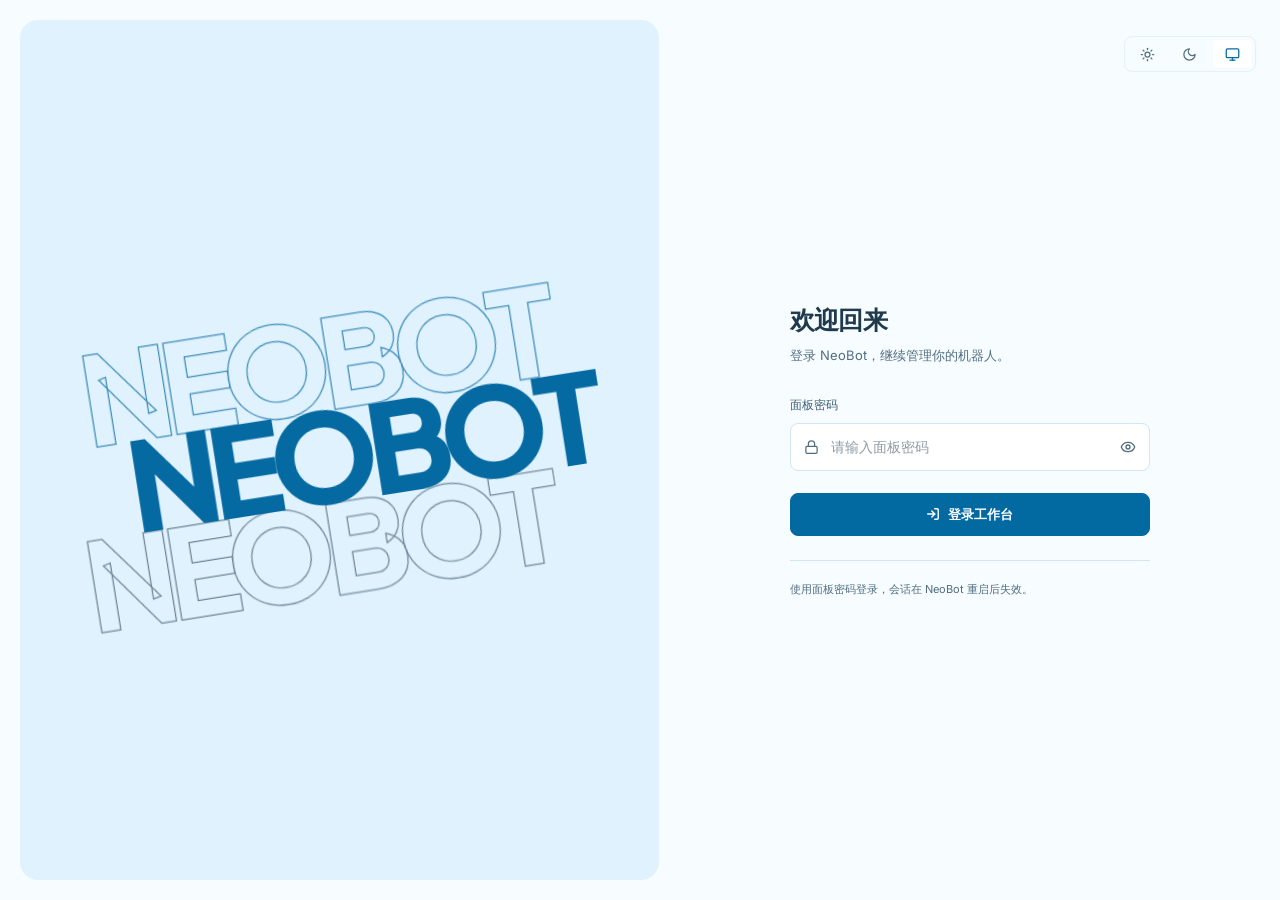
==== commit 13ae7bbe: "feat(schedule): 添加可视化发言时段管理 (#200) ## 需求  - 添加默认停用的官方发言时段插件，统一约束聊天回复、消息发送和图片理解，并通过现有插件配置页设置。 - 定时通知根" ====
--- a/app/src/neobot_app/builtin_plugins/dashboard/web/index.html
+++ b/app/src/neobot_app/builtin_plugins/dashboard/web/index.html
@@ -6,8 +6,8 @@
     <meta name="viewport" content="width=device-width, initial-scale=1.0" />
     <meta name="robots" content="noindex, nofollow, nosnippet, noimageindex" />
     <title>NeoBot 面板</title>
-    <script type="module" crossorigin src="./assets/index-BUCVQF7T.js"></script>
-    <link rel="stylesheet" crossorigin href="./assets/index-dkqpBSGz.css">
+    <script type="module" crossorigin src="./assets/index-BAdwXzwg.js"></script>
+    <link rel="stylesheet" crossorigin href="./assets/index-DThTMTQp.css">
   </head>
   <body>
     <div id="root"></div>
--- a/app/src/neobot_app/builtin_plugins/dashboard/web/assets/index-DThTMTQp.css
+++ b/app/src/neobot_app/builtin_plugins/dashboard/web/assets/index-DThTMTQp.css
@@ -0,0 +1 @@
+@font-face{font-family:Inter Variable;font-style:normal;font-weight:100 900;font-display:swap;src:url(./inter-latin-wght-normal-Dx4kXJAl.woff2) format("woff2");unicode-range:U+0000-00FF,U+0131,U+0152-0153,U+02BB-02BC,U+02C6,U+02DA,U+02DC,U+0304,U+0308,U+0329,U+2000-206F,U+20AC,U+2122,U+2191,U+2193,U+2212,U+2215,U+FEFF,U+FFFD}@font-face{font-family:Plus Jakarta Sans Variable;font-style:normal;font-weight:200 800;font-display:swap;src:url(./plus-jakarta-sans-latin-wght-normal-eXO_dkmS.woff2) format("woff2");unicode-range:U+0000-00FF,U+0131,U+0152-0153,U+02BB-02BC,U+02C6,U+02DA,U+02DC,U+0304,U+0308,U+0329,U+2000-206F,U+20AC,U+2122,U+2191,U+2193,U+2212,U+2215,U+FEFF,U+FFFD}@font-face{font-family:JetBrains Mono Variable;font-style:normal;font-weight:100 800;font-display:swap;src:url(./jetbrains-mono-latin-wght-normal-B9CIFXIH.woff2) format("woff2");unicode-range:U+0000-00FF,U+0131,U+0152-0153,U+02BB-02BC,U+02C6,U+02DA,U+02DC,U+0304,U+0308,U+0329,U+2000-206F,U+20AC,U+2122,U+2191,U+2193,U+2212,U+2215,U+FEFF,U+FFFD}/*! tailwindcss v4.3.3 | MIT License | https://tailwindcss.com */@layer properties{@supports (((-webkit-hyphens:none)) and (not (margin-trim:inline))) or ((-moz-orient:inline) and (not (color:rgb(from red r g b)))){*,:before,:after,::backdrop{--tw-rotate-x:initial;--tw-rotate-y:initial;--tw-rotate-z:initial;--tw-skew-x:initial;--tw-skew-y:initial;--tw-ordinal:initial;--tw-slashed-zero:initial;--tw-numeric-figure:initial;--tw-numeric-spacing:initial;--tw-numeric-fraction:initial;--tw-outline-style:solid;--tw-blur:initial;--tw-brightness:initial;--tw-contrast:initial;--tw-grayscale:initial;--tw-hue-rotate:initial;--tw-invert:initial;--tw-opacity:initial;--tw-saturate:initial;--tw-sepia:initial;--tw-drop-shadow:initial;--tw-drop-shadow-color:initial;--tw-drop-shadow-alpha:100%;--tw-drop-shadow-size:initial}}}@layer theme{:root,:host{--font-sans:"Inter Variable", "Noto Sans SC", "Microsoft YaHei UI", "PingFang SC", "Microsoft YaHei", "Noto Sans CJK SC", sans-serif;--font-mono:"JetBrains Mono Variable", Consolas, "Microsoft YaHei UI", monospace;--spacing:.25rem;--radius-sm:.25rem;--default-transition-duration:.15s;--default-transition-timing-function:cubic-bezier(.4, 0, .2, 1);--default-font-family:"Inter Variable", "Noto Sans SC", "Microsoft YaHei UI", "PingFang SC", "Microsoft YaHei", "Noto Sans CJK SC", sans-serif;--default-mono-font-family:"JetBrains Mono Variable", Consolas, "Microsoft YaHei UI", monospace;--radius-control:8px}}@layer base{*,:after,:before,::backdrop{box-sizing:border-box;border:0 solid;margin:0;padding:0}::file-selector-button{box-sizing:border-box;border:0 solid;margin:0;padding:0}html,:host{-webkit-text-size-adjust:100%;-moz-tab-size:4;tab-size:4;line-height:1.5;font-family:var(--default-font-family,-apple-system, BlinkMacSystemFont, "Segoe UI", Roboto, "Helvetica Neue", "Noto Sans", Arial, sans-serif, "Apple Color Emoji", "Segoe UI Emoji", "Segoe UI Symbol", "Noto Color Emoji");font-feature-settings:var(--default-font-feature-settings,normal);font-variation-settings:var(--default-font-variation-settings,normal);-webkit-tap-highlight-color:transparent}hr{height:0;color:inherit;border-top-width:1px}abbr:where([title]){-webkit-text-decoration:underline dotted;text-decoration:underline dotted}h1,h2,h3,h4,h5,h6{font-size:inherit;font-weight:inherit}a{color:inherit;-webkit-text-decoration:inherit;text-decoration:inherit}b,strong{font-weight:bolder}code,kbd,samp,pre{font-family:var(--default-mono-font-family,ui-monospace, SFMono-Regular, Menlo, Monaco, Consolas, "Liberation Mono", "Courier New", monospace);font-feature-settings:var(--default-mono-font-feature-settings,normal);font-variation-settings:var(--default-mono-font-variation-settings,normal);font-size:1em}small{font-size:80%}sub,sup{vertical-align:baseline;font-size:75%;line-height:0;position:relative}sub{bottom:-.25em}sup{top:-.5em}table{text-indent:0;border-color:inherit;border-collapse:collapse}:-moz-focusring:where(:not(iframe)){outline:auto}progress{vertical-align:baseline}summary{display:list-item}ol,ul,menu{list-style:none}img,svg,video,canvas,audio,iframe,embed,object{vertical-align:middle;display:block}img,video{max-width:100%;height:auto}button,input,select,optgroup,textarea{font:inherit;font-feature-settings:inherit;font-variation-settings:inherit;letter-spacing:inherit;color:inherit;opacity:1;background-color:#0000;border-radius:0}::file-selector-button{font:inherit;font-feature-settings:inherit;font-variation-settings:inherit;letter-spacing:inherit;color:inherit;opacity:1;background-color:#0000;border-radius:0}:where(select:is([multiple],[size])) optgroup{font-weight:bolder}:where(select:is([multiple],[size])) optgroup option{padding-inline-start:20px}::file-selector-button{margin-inline-end:4px}::placeholder{opacity:1}@supports (not ((-webkit-appearance:-apple-pay-button))) or (contain-intrinsic-size:1px){::placeholder{color:currentColor}@supports (color:color-mix(in lab,red,red)){::placeholder{color:color-mix(in oklab,currentcolor 50%,transparent)}}}textarea{resize:vertical}::-webkit-search-decoration{-webkit-appearance:none}::-webkit-date-and-time-value{min-height:1lh;text-align:inherit}::-webkit-datetime-edit{display:inline-flex}::-webkit-datetime-edit-fields-wrapper{padding:0}::-webkit-datetime-edit{padding-block:0}::-webkit-datetime-edit-year-field{padding-block:0}::-webkit-datetime-edit-month-field{padding-block:0}::-webkit-datetime-edit-day-field{padding-block:0}::-webkit-datetime-edit-hour-field{padding-block:0}::-webkit-datetime-edit-minute-field{padding-block:0}::-webkit-datetime-edit-second-field{padding-block:0}::-webkit-datetime-edit-millisecond-field{padding-block:0}::-webkit-datetime-edit-meridiem-field{padding-block:0}::-webkit-calendar-picker-indicator{line-height:1}:-moz-ui-invalid{box-shadow:none}button,input:where([type=button],[type=reset],[type=submit]){-webkit-appearance:button;-moz-appearance:button;appearance:button}::file-selector-button{-webkit-appearance:button;-moz-appearance:button;appearance:button}::-webkit-inner-spin-button{height:auto}::-webkit-outer-spin-button{height:auto}[hidden]:where(:not([hidden=until-found])){display:none!important}button:not(:disabled),[role=button]:not([aria-disabled=true]){cursor:pointer}}@layer components;@layer utilities{.collapse{visibility:collapse}.visible{visibility:visible}.sr-only{clip-path:inset(50%);white-space:nowrap;border-width:0;width:1px;height:1px;margin:-1px;padding:0;position:absolute;overflow:hidden}.fixed{position:fixed}.relative{position:relative}.static{position:static}.container{width:100%}@media (min-width:40rem){.container{max-width:40rem}}@media (min-width:48rem){.container{max-width:48rem}}@media (min-width:64rem){.container{max-width:64rem}}@media (min-width:80rem){.container{max-width:80rem}}@media (min-width:96rem){.container{max-width:96rem}}.block{display:block}.contents{display:contents}.flex{display:flex}.grid{display:grid}.hidden{display:none}.inline{display:inline}.table{display:table}.shrink-0{flex-shrink:0}.transform{transform:var(--tw-rotate-x,) var(--tw-rotate-y,) var(--tw-rotate-z,) var(--tw-skew-x,) var(--tw-skew-y,)}.resize{resize:both}.p-2{padding:calc(var(--spacing) * 2)}.p-4{padding:calc(var(--spacing) * 4)}.tabular-nums{--tw-numeric-spacing:tabular-nums;font-variant-numeric:var(--tw-ordinal,) var(--tw-slashed-zero,) var(--tw-numeric-figure,) var(--tw-numeric-spacing,) var(--tw-numeric-fraction,)}.outline{outline-style:var(--tw-outline-style);outline-width:1px}.\!filter{filter:var(--tw-blur,) var(--tw-brightness,) var(--tw-contrast,) var(--tw-grayscale,) var(--tw-hue-rotate,) var(--tw-invert,) var(--tw-saturate,) var(--tw-sepia,) var(--tw-drop-shadow,)!important}.filter{filter:var(--tw-blur,) var(--tw-brightness,) var(--tw-contrast,) var(--tw-grayscale,) var(--tw-hue-rotate,) var(--tw-invert,) var(--tw-saturate,) var(--tw-sepia,) var(--tw-drop-shadow,)}.transition{transition-property:color,background-color,border-color,outline-color,text-decoration-color,fill,stroke,--tw-gradient-from,--tw-gradient-via,--tw-gradient-to,opacity,box-shadow,transform,translate,scale,rotate,filter,-webkit-backdrop-filter,backdrop-filter,display,content-visibility,overlay,pointer-events;transition-timing-function:var(--tw-ease,var(--default-transition-timing-function));transition-duration:var(--tw-duration,var(--default-transition-duration))}}@property --tw-rotate-x{syntax:"*";inherits:false}@property --tw-rotate-y{syntax:"*";inherits:false}@property --tw-rotate-z{syntax:"*";inherits:false}@property --tw-skew-x{syntax:"*";inherits:false}@property --tw-skew-y{syntax:"*";inherits:false}@property --tw-ordinal{syntax:"*";inherits:false}@property --tw-slashed-zero{syntax:"*";inherits:false}@property --tw-numeric-figure{syntax:"*";inherits:false}@property --tw-numeric-spacing{syntax:"*";inherits:false}@property --tw-numeric-fraction{syntax:"*";inherits:false}@property --tw-outline-style{syntax:"*";inherits:false;initial-value:solid}@property --tw-blur{syntax:"*";inherits:false}@property --tw-brightness{syntax:"*";inherits:false}@property --tw-contrast{syntax:"*";inherits:false}@property --tw-grayscale{syntax:"*";inherits:false}@property --tw-hue-rotate{syntax:"*";inherits:false}@property --tw-invert{syntax:"*";inherits:false}@property --tw-opacity{syntax:"*";inherits:false}@property --tw-saturate{syntax:"*";inherits:false}@property --tw-sepia{syntax:"*";inherits:false}@property --tw-drop-shadow{syntax:"*";inherits:false}@property --tw-drop-shadow-color{syntax:"*";inherits:false}@property --tw-drop-shadow-alpha{syntax:"<percentage>";inherits:false;initial-value:100%}@property --tw-drop-shadow-size{syntax:"*";inherits:false}:root{color-scheme:light;--neutral-0: #ffffff;--neutral-50: #f6fcff;--neutral-100: #eef9ff;--neutral-200: #d2e5f0;--neutral-500: #526e80;--neutral-700: #3f5e73;--neutral-900: #1f3a4d;--sky-50: #f0f9ff;--sky-100: #e0f2fe;--sky-200: #bae6fd;--sky-300: #7dd3fc;--sky-400: #38bdf8;--sky-500: #0ea5e9;--sky-700: #0369a1;--sky-800: #075985;--bg: var(--neutral-50);--panel: var(--neutral-0);--panel-2: var(--neutral-100);--surface-elevated: var(--neutral-0);--surface-sidebar: #ffffff;--surface-hero: var(--sky-100);--surface-field: #ffffff;--border: var(--neutral-200);--border-soft: #e6f0f7;--text: var(--neutral-900);--text-secondary: var(--neutral-700);--muted: var(--neutral-500);--text-disabled: #879eae;--text-on-brand: #ffffff;--brand: var(--sky-700);--brand-hover: var(--sky-800);--brand-soft: var(--sky-100);--brand-light: var(--sky-300);--brand-mid: var(--sky-400);--brand-strong: var(--sky-800);--brand-nav: var(--neutral-500);--brand-nav-dark: var(--neutral-500);--accent: #2563eb;--accent-soft: #eaf2ff;--ok: #2c7552;--warn: #916010;--err: #bc3c36;--info: #326da8;--green: var(--ok);--amber: var(--warn);--red: var(--err);--success-soft: #e9f3ec;--warning-soft: #fbf1dc;--danger-soft: #fbece9;--info-soft: #eaf1f8;--focus-ring: color-mix(in srgb, var(--brand) 28%, transparent);--focus-outline-offset: -3px;--radius: 12px;--radius-control: 8px;--radius-large: 16px;--shadow: 0 1px 2px rgb(24 32 48 / 2%);--shadow-elevated: 0 16px 48px rgb(24 32 48 / 12%), 0 2px 8px rgb(24 32 48 / 4%);--font-cjk: "Noto Sans SC", "Microsoft YaHei UI", "PingFang SC", "Microsoft YaHei", "Noto Sans CJK SC";--font-sans: "Inter Variable", var(--font-cjk), system-ui, sans-serif;--font-display: "Plus Jakarta Sans Variable", var(--font-cjk), system-ui, sans-serif;--font-mono: "JetBrains Mono Variable", "Cascadia Code", Consolas, var(--font-cjk), monospace;--space-1: 4px;--space-2: 8px;--space-3: 12px;--space-4: 16px;--space-5: 20px;--space-6: 24px;--space-8: 32px;--space-10: 40px;--page-max-width: 1600px;--page-gutter: clamp(20px, 2vw, 32px);--page-gap: 28px;--card-padding: 24px;--control-height: 38px;--scrollbar-thumb: #b7cedd;--scrollbar-hover: #8daabc;--motion-fast: .12s;--motion-base: .2s;--ease-out: cubic-bezier(.2, .7, .2, 1);--z-header: 20;--z-panel: 30;--z-sidebar: 40;--z-dropdown: 60;--z-tooltip: 70;--z-modal: 900;--z-toast: 1000;--sidebar-width: 224px}html[data-theme=dark]{color-scheme:dark;--bg: #0f2238;--panel: #19304c;--panel-2: #122a43;--surface-elevated: #203b58;--surface-sidebar: #122a43;--surface-hero: #123653;--surface-field: #19304c;--border: #2a3d5e;--border-soft: #233a55;--text: #e7f6ff;--text-secondary: #bfd5e5;--muted: #9cb7cb;--text-disabled: #6b8397;--text-on-brand: #0f2238;--brand: var(--sky-300);--brand-hover: var(--sky-200);--brand-soft: #143c5a;--brand-light: var(--sky-300);--brand-mid: var(--sky-400);--brand-strong: var(--sky-200);--brand-nav: var(--muted);--brand-nav-dark: var(--muted);--accent: var(--sky-400);--accent-soft: #183e61;--ok: #8bcba2;--warn: #e3bb73;--err: #f29a91;--info: #9cbee6;--success-soft: #27392d;--warning-soft: #3b3223;--danger-soft: #422b28;--info-soft: #293442;--shadow: 0 2px 8px rgb(0 0 0 / 8%);--shadow-elevated: 0 16px 48px rgb(0 0 0 / 30%);--scrollbar-thumb: #3b5875;--scrollbar-hover: #5a7893}*{box-sizing:border-box;scrollbar-width:thin;scrollbar-color:var(--scrollbar-thumb) transparent}html,body,#root{height:100%;margin:0}html{overflow:hidden}body{overflow:hidden;background:var(--bg);color:var(--text);font:14px/1.6 var(--font-sans);-webkit-font-smoothing:antialiased}button,input,select,textarea{font:inherit}button,a,input,select,textarea{-webkit-tap-highlight-color:transparent;transition:background-color var(--motion-fast),border-color var(--motion-fast),color var(--motion-fast),box-shadow var(--motion-fast)}button:not(:disabled),summary,select:not(:disabled){cursor:pointer}button:focus-visible,a:focus-visible,summary:focus-visible,[tabindex="0"]:focus-visible{outline:2px solid var(--brand);outline-offset:var(--focus-outline-offset)}:is(.btn,.btn-sm).primary:focus-visible{outline-color:var(--text-on-brand)}::selection{color:var(--text-on-brand);background:var(--brand)}code,.mono,.lv-time,.lv-msg,.log-viewport{font-family:var(--font-mono)}code{overflow-wrap:anywhere}svg{flex-shrink:0}input[type=checkbox],input[type=radio]{accent-color:var(--brand)}textarea{line-height:1.65}pre{-moz-tab-size:2;tab-size:2}hr{border:0;border-top:1px solid var(--border)}.muted{color:var(--muted)}.small{font-size:12px}.spacer{flex:1}.sr-only{position:absolute;width:1px;height:1px;padding:0;margin:-1px;overflow:hidden;clip:rect(0,0,0,0);white-space:nowrap;border:0}.page{display:flex;flex-direction:column;gap:var(--page-gap);min-width:0;width:100%;max-width:var(--page-max-width);margin:0 auto}.page--viewport{height:100%;min-height:0;overflow:hidden}.page--viewport>:not(:last-child){flex-shrink:0}.page-header{display:flex;align-items:center;justify-content:space-between;gap:20px;min-height:var(--control-height);padding:0;flex-shrink:0}.page-heading{display:flex;align-items:baseline;flex-wrap:wrap;gap:4px 14px;min-width:0}.page-title{margin:0;font:650 20px/1.4 var(--font-display);letter-spacing:-.3px;flex-shrink:0}.page-description{margin:0;color:var(--muted);font-size:12px;max-width:68ch;line-height:1.6}.page-actions{display:flex;align-items:center;flex-wrap:wrap;justify-content:flex-end;gap:8px;min-width:0}.page>.page-header{margin-bottom:-8px}.card{min-width:0;padding:var(--card-padding);background:var(--panel);border:1px solid var(--border);border-radius:var(--radius);box-shadow:var(--shadow)}.card-head{display:flex;align-items:center;justify-content:space-between;gap:12px;margin-bottom:18px;flex-wrap:wrap}.card-head h3{margin:0;font-size:14px;font-weight:650;letter-spacing:-.15px}.grid{display:grid;gap:var(--space-6);min-width:0}.stats{grid-template-columns:repeat(4,minmax(0,1fr))}.two-col{grid-template-columns:repeat(2,minmax(0,1fr))}.empty{padding:34px 16px;text-align:center;color:var(--muted)}.icon-btn{width:34px;height:34px;display:inline-flex;align-items:center;justify-content:center;flex-shrink:0;padding:0;background:transparent;border:1px solid var(--border);border-radius:var(--radius-control);color:var(--text-secondary)}.icon-btn:hover:not(:disabled){background:var(--panel-2);color:var(--brand);border-color:var(--brand)}.icon-btn:disabled,.btn:disabled,.btn-sm:disabled{cursor:not-allowed;color:var(--text-disabled)}.input{min-width:0;height:var(--control-height);padding:0 11px;border:1px solid var(--border);border-radius:var(--radius-control);background:var(--surface-field);color:var(--text)}.input::placeholder{color:var(--muted);opacity:.85}.input:focus{outline:none;border-color:var(--brand);box-shadow:inset 0 0 0 3px var(--focus-ring)}.input:disabled{background:var(--panel-2);color:var(--text-disabled);cursor:not-allowed}textarea.input{height:auto;padding:10px 12px}.btn,.btn-sm{display:inline-flex;align-items:center;justify-content:center;gap:7px;flex-shrink:0;white-space:nowrap;border:1px solid var(--border);border-radius:var(--radius-control);background:var(--panel);color:var(--text-secondary);font-size:13px;font-weight:550;text-decoration:none}.btn{min-height:var(--control-height);padding:7px 13px}.btn-sm{min-height:30px;padding:4px 10px;font-size:12px}.btn:hover:not(:disabled),.btn-sm:hover:not(:disabled){background:var(--panel-2);border-color:color-mix(in srgb,var(--muted) 45%,var(--border))}.btn.primary,.btn-sm.primary{background:var(--brand);border-color:var(--brand);color:var(--text-on-brand)}.btn.primary:hover:not(:disabled),.btn-sm.primary:hover:not(:disabled){background:var(--brand-hover);border-color:var(--brand-hover)}.btn.ghost,.btn-sm.ghost{background:transparent;border-color:transparent}.btn.danger,.btn-sm.danger{color:var(--err);border-color:color-mix(in srgb,var(--err) 35%,var(--border))}.btn.danger:hover:not(:disabled),.btn-sm.danger:hover:not(:disabled){background:var(--danger-soft);border-color:var(--err)}.button-spinner{animation:spin .9s linear infinite}@keyframes spin{to{transform:rotate(360deg)}}.tag{display:inline-flex;align-items:center;gap:4px;border-radius:5px;padding:2px 7px;font-size:11px;font-weight:550;white-space:nowrap;line-height:1.5}.tag.ok{background:var(--success-soft);color:var(--ok)}.tag.warn{background:var(--warning-soft);color:var(--warn)}.tag.err{background:var(--danger-soft);color:var(--err)}.tag.info{background:var(--info-soft);color:var(--info)}.tag.debug{background:var(--panel-2);color:var(--muted)}.stat-card{position:relative;overflow:hidden;padding:20px}.stat-label{color:var(--muted);font-size:12px;font-weight:500}.stat-value{margin:8px 0 3px;color:var(--text);font:650 28px/1.25 var(--font-display);letter-spacing:-.9px;font-variant-numeric:tabular-nums;overflow-wrap:anywhere}.stat-sub{color:var(--muted);font-size:11px}.stat-icon{display:flex;align-items:center;justify-content:center;width:32px;height:32px;background:var(--brand-soft);color:var(--brand);border-radius:8px;margin-bottom:14px}.stat-icon svg{width:16px;height:16px}.stat-icon.accent{color:var(--accent);background:var(--accent-soft)}.stat-spark{position:absolute;bottom:10px;right:10px;width:92px;height:32px;opacity:.6;pointer-events:none}.stat-spark .spark{height:32px}.spark{width:100%;height:80px}.spark-line{fill:none;stroke:var(--brand);stroke-width:2;vector-effect:non-scaling-stroke}.spark-area{fill:var(--brand-soft);stroke:none}.spark-empty{color:var(--muted);padding:24px 0;text-align:center}.linechart{width:100%;height:180px}.lc-wrap{position:relative;width:100%}.lc-line{fill:none;stroke:var(--brand);stroke-width:2;vector-effect:non-scaling-stroke}.lc-area{fill:var(--brand-soft);stroke:none}.lc-grid line{stroke:var(--border-soft);stroke-width:1;vector-effect:non-scaling-stroke}.lc-grid text{fill:var(--muted);font-size:10px}.lc-empty-text{fill:var(--muted);font-size:12px}.lc-cursor{pointer-events:none}.lc-guide{stroke:var(--brand);stroke-width:1;stroke-dasharray:3 3;opacity:.7;vector-effect:non-scaling-stroke}.lc-dot{fill:var(--panel);stroke:var(--brand);stroke-width:2.5;vector-effect:non-scaling-stroke}.lc-tooltip{position:absolute;z-index:var(--z-tooltip);display:flex;flex-direction:column;gap:2px;max-width:260px;padding:10px 12px;border:1px solid var(--border);border-radius:var(--radius-control);background:var(--surface-elevated);box-shadow:var(--shadow-elevated);font-size:11px;line-height:1.5;white-space:nowrap;pointer-events:none}.lc-tooltip-name,.lc-tooltip-label,.lc-tooltip-row-label{color:var(--muted)}.lc-tooltip-value,.lc-tooltip-row-value{color:var(--text);font-weight:600;font-variant-numeric:tabular-nums}.lc-tooltip-row{display:flex;align-items:baseline;justify-content:space-between;gap:14px;margin-top:2px}.lc-tooltip-value+.lc-tooltip-row{margin-top:6px;padding-top:6px;border-top:1px solid var(--border-soft)}.modal-backdrop{position:fixed;top:0;right:0;bottom:0;left:0;z-index:var(--z-modal);background:#0f223861;-webkit-backdrop-filter:blur(3px);backdrop-filter:blur(3px)}.modal{position:fixed;top:50%;left:50%;transform:translate(-50%,-50%);z-index:var(--z-modal);width:460px;max-width:calc(100vw - 32px);max-height:calc(100dvh - 48px);display:flex;flex-direction:column;overflow:hidden;border:1px solid var(--border);border-radius:14px;background:var(--panel);box-shadow:var(--shadow-elevated)}.modal-head{display:flex;align-items:center;justify-content:space-between;flex-shrink:0;gap:12px;padding:14px 20px;border-bottom:1px solid var(--border-soft)}.modal-head h3{margin:0;font-size:16px;font-weight:650}.modal-head .icon-btn{border-color:transparent}.modal-body{flex:1 1 auto;padding:20px;overflow-y:auto;min-height:0;overscroll-behavior:contain}.modal-body>:first-child{margin-top:0}.modal-body>:last-child{margin-bottom:0}.modal-body>.cfg-row,.modal-body>form>.cfg-row{padding-block:10px}.modal-body>.cfg-row:first-child,.modal-body>form>.cfg-row:first-child{padding-top:0}.modal-body>.cfg-row>.cfg-label,.modal-body>form>.cfg-row>.cfg-label{padding-top:0}.modal-footer{flex-shrink:0;padding:14px 20px;border-top:1px solid var(--border-soft);background:var(--panel)}.modal-footer .modal-actions{margin:0}.modal.modal-wide{width:900px}.modal .cfg-row{grid-template-columns:1fr;gap:7px}.modal .cfg-control{width:100%}.modal-actions{display:flex;justify-content:flex-end;flex-wrap:wrap;gap:8px;margin-top:20px}.confirm-description{margin:0;color:var(--text-secondary);line-height:1.8;white-space:pre-wrap}@media (max-width: 1000px){.stats{grid-template-columns:repeat(2,minmax(0,1fr))}}@media (max-width: 850px){.two-col{grid-template-columns:minmax(0,1fr)}}@media (max-width: 600px){:root{--page-gap: 20px;--card-padding: 20px}.page{gap:var(--page-gap)}.page-header{display:grid;grid-template-columns:minmax(0,1fr) auto;align-items:center;gap:6px 12px}.page-heading{display:contents}.page-title{grid-column:1;grid-row:1;font-size:19px}.page-description{grid-column:1 / -1;grid-row:2;margin:0;font-size:12px}.page-actions{grid-column:2;grid-row:1;justify-content:flex-end;gap:6px;max-width:216px}.page-actions .btn{min-height:34px;padding:6px 9px;font-size:12px}.card,.stat-card{padding:16px}.stat-value{font-size:24px}.stat-spark{display:none}.modal{max-width:calc(100vw - 20px);max-height:calc(100dvh - 24px)}.modal-head,.modal-footer{padding:12px 16px}.modal-body{padding:16px}}@media (pointer: coarse){.btn,.icon-btn{min-height:42px}.icon-btn{min-width:42px}}@media (prefers-reduced-motion: reduce){*,*:before,*:after{animation-duration:.01ms!important;animation-iteration-count:1!important;transition-duration:.01ms!important;scroll-behavior:auto!important}}.btn:disabled,.btn.primary:disabled,.btn.danger:disabled,.btn-sm:disabled{opacity:1;cursor:not-allowed;filter:none;background:var(--panel-2);border-color:var(--border);color:var(--brand-nav)}.inline-check{display:inline-flex;align-items:center;gap:6px}.btn.danger{color:var(--err);border-color:color-mix(in srgb,var(--err) 40%,var(--border))}.btn.danger:hover:not(:disabled){background:color-mix(in srgb,var(--err) 10%,transparent);border-color:var(--err)}mark{background:#f59e0b33;color:var(--warn);border-radius:3px;padding:0 2px;font-weight:700}.dirty-label{color:var(--warn)}.section-link{display:inline-flex;align-items:center;gap:4px;color:var(--muted);text-decoration:none;font-size:12px}.section-link:hover{color:var(--brand)}.section-link svg{width:14px;height:14px}.stat-card .stat-value{overflow:hidden;text-overflow:ellipsis;white-space:nowrap}.stat-card .stat-sub{overflow-wrap:anywhere}.config-tabs{display:flex;justify-content:space-between;align-items:center;border-bottom:1px solid var(--border);margin-bottom:26px;gap:10px}.config-tabs>div{display:flex;gap:20px}.config-tabs button{display:inline-flex;align-items:center;gap:7px;min-height:42px;border:none;border-bottom:2px solid transparent;background:none;color:var(--muted);padding:12px 0;cursor:pointer;font-size:13px;white-space:nowrap}.config-tabs button svg{width:15px}.config-tabs button.active{color:var(--brand-hover);border-bottom-color:var(--brand-hover);font-weight:600}@media (max-width: 740px){.config-tabs>.small{display:none}}.select-control{display:inline-flex;align-items:center;justify-content:space-between;gap:12px;min-width:0;height:var(--control-height);flex-shrink:0;padding:0 12px;border:1px solid var(--border);border-radius:var(--radius-control);color:var(--text);background:var(--surface-field);font:500 12px var(--font-sans);text-align:left;cursor:pointer}.select-control>span:first-child{overflow:hidden;text-overflow:ellipsis;white-space:nowrap}.select-control-icon{display:flex;flex-shrink:0;color:var(--muted)}.select-control:hover:not(:disabled){border-color:var(--muted)}.select-control:focus-visible,.select-control[data-state=open]{outline:2px solid var(--brand);outline-offset:var(--focus-outline-offset)}.select-control:disabled{opacity:.5;cursor:not-allowed}.select-control-menu{z-index:calc(var(--z-modal) + 10);width:max-content;min-width:var(--radix-select-trigger-width);max-width:min(440px,calc(100vw - 24px));max-height:min(320px,var(--radix-select-content-available-height));overflow:hidden;color:var(--text);background:var(--panel);border:1px solid var(--border);border-radius:var(--radius-control);box-shadow:0 8px 24px #00000016}.select-control-options{padding:5px}.select-control-group+.select-control-group{margin-top:4px;padding-top:4px;border-top:1px solid var(--border)}.select-control-group-label{padding:7px 10px;color:var(--muted);font-size:11px;font-weight:600;line-height:1.5}.select-control-option{position:relative;display:flex;align-items:center;gap:12px;min-height:34px;padding:8px 32px 8px 10px;border-radius:5px;font-size:12px;line-height:1.45;overflow-wrap:anywhere;outline:none;cursor:pointer;-webkit-user-select:none;user-select:none}.select-control-option[data-highlighted]{background:var(--panel-2)}.select-control-option[data-state=checked]{color:var(--brand);background:var(--brand-soft);font-weight:600}.select-control-option[data-disabled]{opacity:.4;pointer-events:none}.select-control-check{position:absolute;right:10px;display:flex}.select-control-scroll{display:flex;align-items:center;justify-content:center;height:22px;color:var(--muted)}@media (max-width: 760px){.select-control-option{min-height:40px}}.info-bar-host{position:fixed;right:24px;bottom:24px;z-index:var(--z-toast);display:flex;flex-direction:column;width:420px;max-width:calc(100vw - 32px)}.info-bar-host[data-details-open=true]{visibility:hidden;pointer-events:none}.info-bar{display:grid;grid-template-columns:18px minmax(0,1fr) 28px;align-items:start;gap:10px;padding:12px;background:var(--surface-elevated);border:1px solid var(--border);border-left:3px solid var(--brand);border-radius:var(--radius);box-shadow:var(--shadow-elevated);font-size:13px}.info-bar.ok{border-left-color:var(--ok)}.info-bar.warn{border-left-color:var(--warn)}.info-bar.err{border-left-color:var(--err)}.info-bar-icon{margin-top:2px;color:var(--brand)}.info-bar.ok .info-bar-icon{color:var(--ok)}.info-bar.warn .info-bar-icon{color:var(--warn)}.info-bar.err .info-bar-icon{color:var(--err)}.info-bar-content{min-width:0}.info-bar-title{display:block;overflow:hidden;white-space:nowrap;text-overflow:ellipsis;font-weight:650;line-height:1.6}.info-bar-message{display:-webkit-box;-webkit-line-clamp:2;-webkit-box-orient:vertical;overflow:hidden;overflow-wrap:anywhere;margin:3px 0 0;color:var(--muted);font-size:12px;line-height:1.6}.info-bar-details,.info-bar-close{display:inline-flex;align-items:center;justify-content:center;border:0;background:transparent;cursor:pointer}.info-bar-details{min-height:26px;margin-top:3px;padding:2px 0;color:var(--brand-hover);font-size:11px;font-weight:600}.info-bar-close{width:28px;height:28px;margin-top:-3px;border-radius:6px;color:var(--muted)}.info-bar-close:hover{background:var(--panel-2);color:var(--text)}.info-bar-details:hover{text-decoration:underline}.info-bar-detail-content{overflow-wrap:anywhere}.info-bar-detail-content>h4{margin:0;font-size:14px}.info-bar-detail-content>p{margin:12px 0 0;color:var(--muted);white-space:pre-wrap;line-height:1.8}.info-bar-detail-extra{margin-top:16px}.info-bar-detail-extra pre{white-space:pre-wrap;overflow-wrap:anywhere}@media (max-width: 600px){.info-bar-host{right:16px;bottom:16px}}@media (pointer: coarse){.info-bar{grid-template-columns:18px minmax(0,1fr) 42px;gap:8px}.info-bar-close{width:42px;height:42px;margin-top:-4px}.info-bar-details{min-height:40px}}.cfg-errors{margin:6px 0 0;padding-left:18px;font-size:12px;line-height:1.7}.cfg-errors code{color:var(--err, #d9534f)}.workspace-empty{display:flex;flex:1;flex-direction:column;align-items:center;justify-content:center;text-align:center;padding:50px 20px;color:var(--muted)}.workspace-empty>svg{width:36px;height:36px;opacity:.6;margin-bottom:14px}.workspace-empty h2,.workspace-empty h3{color:var(--text);font-size:16px;margin:4px 0}.workspace-empty p{font-size:12px;line-height:1.8}.workspace-error,.config-notice{display:flex;flex-wrap:wrap;align-items:center;gap:10px;padding:14px 16px;margin:14px 0;border-radius:6px;font-size:13px;line-height:1.7;overflow-wrap:anywhere}.workspace-error{background:color-mix(in srgb,var(--err) 8%,transparent);color:var(--err);border:1px solid color-mix(in srgb,var(--err) 20%,transparent)}.config-notice{background:color-mix(in srgb,var(--ok) 8%,transparent);color:var(--ok)}.config-notice.warning{background:color-mix(in srgb,var(--warn) 8%,transparent);color:var(--warn)}.inline-alert{--alert-color: var(--info);--alert-surface: var(--info-soft);display:flex;align-items:flex-start;gap:12px;min-width:0;padding:14px 16px;border:1px solid color-mix(in srgb,var(--alert-color) 20%,var(--border-soft));border-radius:var(--radius-control);background:var(--alert-surface);color:var(--alert-color);font-size:13px;line-height:1.65}.inline-alert--error{--alert-color: var(--err);--alert-surface: var(--danger-soft)}.inline-alert--warning{--alert-color: var(--warn);--alert-surface: var(--warning-soft)}.inline-alert--success{--alert-color: var(--ok);--alert-surface: var(--success-soft)}.inline-alert-icon{flex:0 0 auto;margin-top:2px}.inline-alert-content{flex:1;min-width:0;overflow-wrap:anywhere}.inline-alert-title{font-weight:600}.inline-alert-description{color:var(--text-secondary)}.inline-alert-title+.inline-alert-description{margin-top:3px}.inline-alert-description>:first-child{margin-top:0}.inline-alert-description>:last-child{margin-bottom:0}.inline-alert .cfg-errors{margin:6px 0 0;padding-left:18px}.inline-alert-actions{display:flex;align-items:center;flex-wrap:wrap;align-self:center;gap:8px;flex-shrink:0}@media (max-width: 800px){.inline-alert{flex-wrap:wrap}.inline-alert-content{flex-basis:calc(100% - 32px)}.inline-alert-actions{padding-left:29px}}.model-table{width:100%;border-collapse:collapse;font-size:13px}.model-table th{text-align:left;font-size:12px;color:var(--muted, #889);padding:6px 8px;border-bottom:1px solid var(--border)}.model-table td{padding:7px 8px;border-bottom:1px dashed var(--border);vertical-align:top}.model-table code{font-size:12px}.table-scroll{min-width:0;max-width:100%;overflow-x:auto;overscroll-behavior-inline:contain;border-radius:var(--radius-control)}.table-scroll:focus-visible{outline-offset:-2px}.table-scroll-hint{display:none;margin:0;color:var(--muted);font-size:12px}.workspace{display:grid;grid-template-columns:var(--workspace-panel-width, 264px) minmax(0,1fr);flex:1;min-width:0;min-height:0;overflow:hidden;border:1px solid var(--border);border-radius:var(--radius-large);background:var(--panel)}.workspace-panel,.workspace-editor{display:flex;flex-direction:column;min-width:0;min-height:0;position:relative}.workspace-panel{border-right:1px solid var(--border-soft);background:var(--surface-sidebar, var(--panel))}.workspace-panel>.workspace-scroll,.workspace-editor>.workspace-scroll{flex:1;min-height:0;min-width:0;overflow:auto;overscroll-behavior:contain}@media (max-width: 1100px){.workspace{--workspace-panel-width: 248px}}@media (max-width: 740px){.workspace{display:flex}.workspace-panel{width:100%;border-right:0}.workspace-editor{display:none;width:100%}.workspace.show-detail .workspace-panel{display:none}.workspace.show-detail .workspace-editor{display:flex}}.cfg-top-tabs{align-items:center;justify-content:space-between}.config-card{display:flex;flex-direction:column;gap:14px}.config-toolbar .config-tabs{margin-bottom:0}.config-toolbar .btn{min-height:34px;height:auto;padding-top:7px;padding-bottom:7px}.config-body{display:block}.config-page{padding:0}.config-page>.page-header{align-items:center;flex-direction:row;flex-wrap:wrap;gap:12px 20px}.config-page>.page-header>.page-heading{flex:1 1 180px;min-width:0}.config-page>.page-header>.page-actions{flex:0 0 auto;max-width:100%;margin-left:auto}.config-page .cfg-top-tabs{flex-shrink:0;max-width:100%;margin:0;padding:4px;border:1px solid var(--border-soft);border-radius:var(--radius);background:var(--surface-sidebar, var(--panel))}.config-page .cfg-top-tabs>div{gap:4px}.config-page .cfg-top-tabs button{min-height:34px;padding:7px 14px;border:0;border-radius:var(--radius-control);font-weight:550}.config-page .cfg-top-tabs button.active{color:var(--brand-hover);background:var(--panel);box-shadow:0 1px 3px color-mix(in srgb,var(--text) 7%,transparent)}.config-page .config-card{display:flex;flex:1;flex-direction:column;gap:0;min-height:0;min-width:0;padding:0;overflow:hidden;border-radius:var(--radius-large)}.config-panel-scroll{flex:1;min-width:0;min-height:0;padding:24px;overflow:auto;overscroll-behavior:contain}.config-panel-scroll>.card-head{flex-wrap:wrap;gap:10px}.config-toolbar{display:flex;flex-wrap:wrap;align-items:center;gap:8px;margin-bottom:20px}.config-toolbar>.config-tabs{margin:0;border:0}.config-toolbar>.config-tabs>div{gap:4px}.config-toolbar>.config-tabs button{padding:8px 12px;border-radius:var(--radius-control);border:0;min-height:36px}.config-toolbar>.config-tabs button.active{background:var(--brand-soft)}.config-history-action{min-width:36px;padding-right:10px;padding-left:10px}.config-history-action>span{font-size:11px;font-variant-numeric:tabular-nums}.config-more-actions .config-secondary-action{min-height:30px;padding:5px 8px;background:transparent;border-color:transparent;color:var(--muted);font-size:12px}.config-more-actions .config-secondary-action:hover:not(:disabled){background:var(--panel-2);color:var(--text)}.cfg-search{flex:1 1 220px;max-width:400px}.config-card-editor>.config-toolbar{flex-shrink:0;padding:12px 20px;margin:0;border-bottom:1px solid var(--border-soft)}.config-more-actions{flex:0 0 auto;position:relative;margin-left:auto}.config-action-disclosure>summary,.config-mobile-action-label{display:none}.config-disclosure-content{display:flex;align-items:center;justify-content:flex-end;flex-wrap:wrap;gap:6px}.config-more-actions>summary{display:list-item;list-style-position:inside;padding:8px 10px;min-height:36px;border:1px solid var(--border);border-radius:var(--radius-control);background:var(--panel);color:var(--text-secondary);font-size:12px;line-height:18px;white-space:nowrap;cursor:pointer}.config-more-actions>summary:focus-visible{outline:2px solid var(--brand);outline-offset:var(--focus-outline-offset)}.config-more-actions .config-disclosure-content{position:absolute;top:calc(100% + 8px);right:0;z-index:var(--z-dropdown);display:flex;flex-direction:column;align-items:stretch;gap:4px;width:208px;max-width:calc(100vw - 64px);padding:8px;border:1px solid var(--border);border-radius:var(--radius);background:var(--panel);box-shadow:var(--shadow-elevated)}.config-more-actions .config-disclosure-content>.btn{justify-content:flex-start;width:100%;min-height:36px;padding:8px 10px;font-size:12px}.config-more-actions .config-mobile-action-label{display:inline;font-size:12px}.config-card-editor>:is(.config-notice,.workspace-error){flex-shrink:0;margin:12px 24px 0;max-height:25vh;overflow:auto}.config-card-editor>.config-body{flex:1;min-height:0;min-width:0;overflow:hidden}.config-card-editor>.config-source-body{display:flex;flex-direction:column;gap:0;padding:0}.source-editor-heading{display:flex;align-items:center;justify-content:space-between;flex-shrink:0;gap:12px;min-height:42px;padding:10px 20px;border-bottom:1px solid var(--border-soft);color:var(--muted);font-size:11px}.source-editor-heading>span:first-child{display:flex;align-items:center;gap:8px;min-width:0;color:var(--text-secondary)}.source-editor-heading code{overflow:hidden;text-overflow:ellipsis;white-space:nowrap;font-family:var(--font-mono)}.source-editor-heading>span:last-child{flex-shrink:0;font-variant-numeric:tabular-nums}.source-editor-hint{flex-shrink:0;margin:0;padding:8px 20px;border-top:1px solid var(--border-soft);background:var(--surface-sidebar, var(--panel-2));color:var(--muted);font-size:11px;line-height:1.6}.config-footer{display:flex;flex-shrink:0;flex-wrap:wrap;align-items:center;gap:10px;margin:0;padding:16px 24px;border-top:1px solid var(--border-soft);background:var(--panel)}.config-footer>span{display:inline-flex;align-items:center;gap:8px;min-width:0;overflow-wrap:anywhere;font-size:12px}.config-footer>.small{max-width:26%;overflow:hidden;text-overflow:ellipsis;white-space:nowrap}.config-card-editor>.config-main-toolbar{position:relative;flex-wrap:nowrap;gap:6px;padding:8px 12px}.config-card-editor>.config-main-toolbar>.config-tabs{flex:0 0 auto;margin:0}.config-main-toolbar>.config-tabs button{min-height:34px;padding:6px 9px;font-size:12px}.config-card-editor>.config-main-toolbar>.cfg-search{flex:1 1 130px;order:0;width:0;min-width:96px;max-width:none;min-height:34px;padding:6px 10px;font-size:12px}.config-toolbar-spacer{flex:1;min-width:0}.config-sync-status{display:inline-flex;flex:0 1 auto;align-items:center;gap:5px;min-width:0;max-width:118px;font-size:11px}.config-sync-status>span{overflow:hidden;text-overflow:ellipsis;white-space:nowrap}.config-main-toolbar>.btn-sm,.config-runtime-inline>.btn-sm{flex:0 0 auto;min-height:34px;padding:6px 9px;font-size:12px;white-space:nowrap}.config-runtime-inline{display:flex;flex:0 0 auto;align-items:center;gap:6px}.config-main-toolbar>.config-more-actions{margin:0}.config-main-toolbar>.config-more-actions>summary{display:flex;align-items:center;justify-content:center;min-height:34px;padding:6px 8px;list-style:none}.config-main-toolbar>.config-more-actions>summary::-webkit-details-marker{display:none}.config-main-toolbar>.config-more-actions>summary>svg{display:none}.config-main-toolbar .config-disclosure-content>:is(.btn,.btn-sm){justify-content:flex-start;width:100%;min-height:36px;padding:8px 10px;border-color:transparent;background:transparent;font-size:12px}.config-main-toolbar .config-disclosure-content{max-height:min(540px,calc(100dvh - 200px));overflow-y:auto}.config-main-toolbar .config-disclosure-content>.input{width:100%;min-width:0;min-height:40px;font-size:12px}.config-menu-divider{height:1px;margin-block:4px;background:var(--border-soft)}.config-card-editor>.config-main-toolbar[data-compact=true]{padding:8px 10px}.config-main-toolbar[data-compact=true]>.config-sync-status{display:none}.config-main-toolbar[data-compact=true]>.config-tabs button,.config-main-toolbar[data-compact=true]>.config-save-button{min-height:40px;padding-inline:8px}.config-main-toolbar[data-compact=true]>.config-more-actions{position:static}.config-main-toolbar[data-compact=true]>.config-more-actions>summary{width:40px;min-height:40px;padding:8px;font-size:0}.config-main-toolbar[data-compact=true]>.config-more-actions>summary>svg{display:block;width:16px;height:16px}.config-main-toolbar[data-compact=true] .config-disclosure-content{right:10px;width:260px;max-width:calc(100% - 20px)}.config-main-toolbar[data-compact=true] .config-disclosure-content>:is(.btn,.btn-sm){min-height:40px}.config-page .model-table{min-width:0}.config-table-scroll{min-width:0;overflow-x:auto;overscroll-behavior-x:contain}.prompts-page>.panel-skeleton{flex:1;min-height:0}@media (max-width: 1100px){.config-footer>.small{display:none}}@media (max-width: 740px){.config-page>.page-header{flex-direction:column;align-items:stretch}.config-page>.page-header>.page-heading,.config-page>.page-header>.page-actions{flex:initial;width:100%;margin-left:0}.config-page .cfg-top-tabs{width:100%}.config-page .cfg-top-tabs>div{display:grid;grid-template-columns:repeat(4,minmax(0,1fr));width:100%}.config-page .cfg-top-tabs button{width:100%;min-width:0;padding:8px 6px;font-size:12px}.config-panel-scroll{padding:18px}.config-page .config-toolbar{gap:6px;margin-bottom:12px}.config-card-editor>.config-toolbar{padding:14px 16px 12px;margin-bottom:0}.config-toolbar>.cfg-search{max-width:none;flex-basis:100%;order:-1}.config-toolbar .spacer{display:none}.config-toolbar>.config-tabs{margin-right:auto}.config-toolbar>.config-tabs button{padding:8px;font-size:12px}.config-history-action{width:34px;min-width:34px;padding-inline:0}.config-card-editor>:is(.config-notice,.workspace-error){margin:10px 16px 0}.config-footer{padding:12px 16px;gap:8px}.config-footer>.btn{flex:1;min-height:36px;padding:6px 8px;font-size:12px}.config-footer>span{flex-basis:100%}.config-footer .spacer{display:none}.config-card-editor>.config-source-body{padding:0}.source-editor-heading,.source-editor-hint{padding-inline:16px}}@media (max-width: 640px){.config-more-actions{flex:0 0 auto;margin-left:auto}.config-action-disclosure{position:relative}.config-action-disclosure>summary{display:list-item;list-style-position:inside;padding:8px 10px;min-height:36px;border:1px solid var(--border);border-radius:var(--radius-control);background:var(--panel);color:var(--text-secondary);font-size:12px;line-height:18px;white-space:nowrap;cursor:pointer}.config-action-disclosure>summary:focus-visible{outline:2px solid var(--brand);outline-offset:var(--focus-outline-offset)}.config-action-disclosure .config-disclosure-content{position:absolute;top:calc(100% + 8px);right:0;z-index:var(--z-dropdown);display:flex;flex-direction:column;align-items:stretch;gap:4px;width:208px;max-width:calc(100vw - 64px);padding:8px;border:1px solid var(--border);border-radius:var(--radius);background:var(--panel);box-shadow:var(--shadow-elevated)}.config-action-disclosure .config-disclosure-content>.btn{justify-content:flex-start;width:100%;min-height:36px;padding:8px 10px;font-size:12px}.config-mobile-action-label{display:inline}.config-editor-footer{position:relative;display:grid;grid-template-columns:minmax(0,1fr) auto auto;gap:8px;padding:12px 14px}.config-editor-footer>span{gap:6px;font-size:11px;line-height:1.5}.config-editor-footer>.small,.config-editor-footer>.spacer{display:none}.config-editor-footer .config-runtime-actions{position:static}.config-editor-footer .config-runtime-actions .config-disclosure-content{top:auto;bottom:calc(100% + 8px);right:14px;max-width:calc(100% - 28px)}.config-editor-footer>.btn{padding:8px 10px}}.cfg-tree{display:grid;grid-template-columns:210px 1fr;gap:0;border:1px solid var(--border);border-radius:12px;overflow:hidden;background:var(--panel);min-height:420px}.cfg-tree-side{display:flex;flex-direction:column;background:var(--panel-2);border-right:1px solid var(--border);min-width:0}.cfg-tree-cap{padding:10px 12px 6px;color:var(--muted);font-size:11px;letter-spacing:.04em}.cfg-tree-cap b{color:var(--brand)}.cfg-tree-nav{display:flex;flex-direction:column;gap:2px;padding:0 8px 8px;overflow-y:auto;flex:1}.cfg-tree-item{display:flex;align-items:center;gap:6px;width:100%;border:1px solid transparent;background:transparent;color:var(--text);border-radius:9px;padding:6px 9px;font:inherit;font-size:12.5px;text-align:left;cursor:pointer}.cfg-tree-item:hover{background:var(--brand-soft)}.cfg-tree-item.on{background:var(--brand-soft);border-color:var(--brand);font-weight:600}.cfg-tree-item .cfg-tree-name{flex:1;min-width:0;overflow:hidden;text-overflow:ellipsis;white-space:nowrap}.cfg-tree-count{color:var(--muted);font-size:11px;font-variant-numeric:tabular-nums}.cfg-tree-badge{font-size:9.5px;border:1px solid var(--warn);color:var(--warn);border-radius:5px;padding:0 4px}.cfg-tree-empty{color:var(--muted);font-size:12px;padding:8px 10px;margin:0}.cfg-tree-side-foot{display:flex;gap:6px;flex-wrap:wrap;padding:8px;border-top:1px solid var(--border)}.cfg-tree-body{padding:12px 16px;min-width:0;overflow-x:hidden}.cfg-tree-head{display:flex;align-items:baseline;gap:10px;margin-bottom:6px}.cfg-tree-head h3{margin:0;font-size:15px}.cfg-tree-body .cfg-root{gap:0}.cfg-tree-body .cfg-group{border:none;padding:0;background:transparent}:is(.config-page,.modal) .cfg-tree{border-color:var(--border-soft);border-radius:var(--radius);grid-template-columns:224px minmax(0,1fr)}.config-card-editor .cfg-tree{height:100%;min-height:0;border:0;border-radius:0}:is(.config-page,.modal) .cfg-tree-side{min-height:0;background:var(--surface-sidebar, var(--panel-2));border-color:var(--border-soft)}.cfg-tree-select{display:none}:is(.config-page,.modal) .cfg-tree-cap{flex-shrink:0;padding:18px 20px 12px;font-size:12px;letter-spacing:0}:is(.config-page,.modal) .cfg-tree-nav{min-height:0;gap:4px;padding:0 12px 18px;overscroll-behavior:contain}:is(.config-page,.modal) .cfg-tree-item{min-height:40px;flex-shrink:0;padding:10px 12px;font-size:13px;border-radius:var(--radius-control)}:is(.config-page,.modal) .cfg-tree-item.on{border-color:transparent;color:var(--brand-hover)}:is(.config-page,.modal) .cfg-tree-body{min-height:0;padding:20px 24px}.config-card-editor .cfg-tree-body{overflow-y:auto;overscroll-behavior:contain}:is(.config-page,.modal) .cfg-tree-head{align-items:center;min-height:32px;margin-bottom:8px}:is(.config-page,.modal) .cfg-tree-head h3{font-size:16px}.cfg-section-help{position:relative;margin-left:auto}.cfg-section-help>summary{display:flex;align-items:center;justify-content:center;width:32px;height:32px;list-style:none;border-radius:6px;color:var(--muted);cursor:pointer}.cfg-section-help>summary::-webkit-details-marker{display:none}.cfg-section-help>summary:hover,.cfg-section-help[open]>summary{color:var(--brand);background:var(--brand-soft)}.cfg-section-help-content{position:absolute;z-index:var(--z-dropdown);top:calc(100% + 4px);right:0;width:min(320px,calc(100vw - 80px));padding:14px 16px;border:1px solid var(--border);border-radius:var(--radius-control);background:var(--panel);box-shadow:var(--shadow-elevated);color:var(--text-secondary);font-size:12px;line-height:1.7}.cfg-section-help-content>p{margin:8px 0 0}.cfg-section-help-content .cfg-reload-policy{margin-bottom:0}.config-card-editor .cfg-tree-body>.cfg-root>.cfg-group>.cfg-group-content{padding-left:0;border-left:0}@media (max-width: 1100px){:is(.config-page,.modal) .cfg-tree{grid-template-columns:188px minmax(0,1fr)}}@media (max-width: 740px){:is(.config-page,.modal) .cfg-tree{grid-template-columns:minmax(0,1fr);grid-template-rows:auto minmax(0,1fr)}:is(.config-page,.modal) .cfg-tree-side{border-right:0;border-bottom:1px solid var(--border-soft)}:is(.config-page,.modal) .cfg-tree-cap{padding:10px 16px 6px}:is(.config-page,.modal) .cfg-tree-nav{flex-direction:row;overflow-x:auto;overscroll-behavior-x:contain;scrollbar-width:none;padding:0 10px 10px}:is(.config-page,.modal) .cfg-tree-item{width:auto;min-width:max-content;min-height:36px;padding:8px 10px}:is(.config-page,.modal) .cfg-tree-body{padding:20px 18px}.cfg-section-help>summary{min-height:40px}}@media (max-width: 640px){:is(.config-page,.modal) .cfg-tree-select{display:flex;align-items:center;gap:12px;padding:10px 16px;font-size:12px;color:var(--muted)}.cfg-tree-select>span{flex-shrink:0}.cfg-tree-select>select{flex:1;width:0;min-width:0}:is(.config-page,.modal) .cfg-tree-cap,:is(.config-page,.modal) .cfg-tree-nav{display:none}}.env-table-scroll{min-width:0;margin-top:20px;border:1px solid var(--border-soft);border-radius:var(--radius);overflow-x:auto;overscroll-behavior-x:contain}.env-table{min-width:900px}.env-row{display:grid;grid-template-columns:minmax(200px,.9fr) minmax(300px,1.6fr) minmax(180px,1fr) 112px;align-items:center;gap:16px;padding:14px 16px;border-bottom:1px solid var(--border-soft)}.env-row:last-child{border-bottom:0}.env-head{background:var(--panel-2);color:var(--muted);font-size:12px;font-weight:600}.env-head>span:last-child{text-align:right}.env-row.removed{opacity:.45;text-decoration:line-through}.env-key,.env-value,.env-desc{min-width:0;overflow-wrap:anywhere}.env-key{display:flex;align-items:center;flex-wrap:wrap;gap:6px}.env-value{display:grid;grid-template-columns:minmax(0,1fr) 58px;align-items:center;gap:8px}.env-value .tag{justify-self:start;white-space:nowrap}.env-row .input{width:100%;min-width:0}.env-desc{line-height:1.6}.env-actions{display:flex;align-items:center;justify-content:flex-end;gap:6px;white-space:nowrap}.env-add{background:var(--panel-2)}.env-platform-heading{margin-top:28px}.env-platform-scroll{border:1px solid var(--border-soft);border-radius:var(--radius)}.env-panel .env-platform-table{min-width:760px;table-layout:fixed}.env-platform-name-column{width:24%}.env-platform-key-column{width:112px}.env-platform-action-column{width:128px}.env-platform-table :is(th,td){padding:14px 16px;vertical-align:middle;border-bottom:1px solid var(--border-soft)}.env-platform-table th{background:var(--panel-2)}.env-platform-table :is(th,td):last-child{text-align:right}.env-platform-table tr:last-child td{border-bottom:0}.env-platform-url{overflow-wrap:anywhere;line-height:1.6}.install-form .field{display:flex;flex-direction:column;gap:7px;margin-bottom:16px}.install-form .field span{font-size:12px;color:var(--muted)}.install-form .input{width:100%}.source-badge{font-size:11px;padding:1px 6px;border-radius:6px;border:1px solid var(--border);color:var(--muted, #889)}.source-badge.official{border-color:var(--ok, #2f9e44);color:var(--ok, #2f9e44)}.plugin-sidebar-body,.plugin-editor-body{display:flex;flex:1;flex-direction:column;min-width:0;min-height:0}.plugin-workspace{overflow:clip}@media (min-width: 741px){.plugin-workspace{grid-template-rows:minmax(0,1fr) auto}.plugin-workspace>:is(.workspace-panel,.workspace-editor){display:grid;grid-row:1 / -1;grid-template-rows:subgrid}.plugin-workspace :is(.plugin-sidebar-footer,.plugin-editor-footer){grid-row:2}}.plugin-sidebar{display:flex;flex-direction:column;min-height:0;border-right:1px solid var(--border);background:var(--panel)}.plugin-sidebar-heading{display:flex;align-items:center;justify-content:space-between;gap:12px;flex-shrink:0;padding:18px 18px 12px}.plugin-sidebar-heading h2{margin:0;font-size:13px;font-weight:600}.plugin-sidebar-heading>span{font-size:12px;color:var(--muted)}.workspace .icon-btn{display:inline-flex;align-items:center;justify-content:center;flex-shrink:0}.workspace button:disabled{opacity:.42;cursor:not-allowed}.workspace button,.workspace input,.workspace textarea{font-family:inherit}.workspace button:focus-visible,.workspace input:focus-visible,.workspace textarea:focus-visible{outline:2px solid var(--brand-hover);outline-offset:var(--focus-outline-offset)}.plugin-search{display:flex;align-items:center;gap:9px;margin:0 14px 10px;padding:9px 10px;border:1px solid var(--border-soft);border-radius:7px;background:var(--panel);color:var(--muted)}.plugin-search:focus-within{border-color:var(--brand);box-shadow:inset 0 0 0 3px var(--brand-soft)}.plugin-search input,.plugin-search input:focus-visible{width:100%;min-width:0;border:0;background:none;outline:0;color:var(--text);font-size:13px}.plugin-search svg{width:15px;flex-shrink:0}.plugin-search kbd{white-space:nowrap;font-size:9px;opacity:.8}.plugin-source-filter{display:flex;gap:4px;padding:4px;margin:0 14px 12px;border-radius:6px;background:var(--panel-2)}.plugin-source-filter button{flex:1;padding:8px 7px;border:0;border-radius:6px;background:transparent;color:var(--muted);font-size:12px;cursor:pointer}.plugin-source-filter button.active{color:var(--brand-hover);background:var(--panel);font-weight:650;box-shadow:0 2px 5px color-mix(in srgb,var(--text) 4%,transparent)}.plugin-list{flex:1;min-height:0;overflow-y:auto;padding:0 12px 24px}.plugin-list,.plugin-editor-scroll{scrollbar-width:thin;scrollbar-color:var(--border) transparent}.plugin-group{margin-bottom:16px}.plugin-group h2{margin:0}.plugin-group-toggle{display:flex;align-items:center;gap:8px;width:100%;padding:8px 12px 10px;border:0;background:none;font-size:12px;font-weight:600;color:var(--muted);cursor:pointer;text-align:left}.plugin-group-toggle span{margin-left:auto;font-size:10px;font-weight:400}.plugin-group-toggle svg{width:12px;height:12px;transform:rotate(90deg)}.plugin-group-toggle[aria-expanded=false] svg{transform:none}.plugin-list-item{display:flex;align-items:center;gap:10px;position:relative;width:100%;min-height:60px;padding:10px;margin:4px 0;border:1px solid transparent;border-radius:10px;background:none;color:var(--text);text-align:left;cursor:pointer;transition:background .15s,border-color .15s}.plugin-list-item:hover:not(:disabled){background:var(--panel-2)}.plugin-list-item.selected{background:var(--brand-soft);border-color:color-mix(in srgb,var(--brand) 12%,transparent);box-shadow:none}.plugin-item-icon{display:grid;place-items:center;width:32px;height:32px;flex-shrink:0;border:1px solid var(--border-soft);border-radius:6px;background:var(--panel);color:var(--muted)}.plugin-list-item.selected .plugin-item-icon{color:var(--brand-hover)}.plugin-item-copy{display:flex;flex-direction:column;flex:1;gap:3px;min-width:0}.plugin-item-copy>span{overflow:hidden;text-overflow:ellipsis;white-space:nowrap;font-size:13px;font-weight:650}.plugin-item-copy small{display:flex;align-items:center;gap:6px;flex-wrap:wrap;color:var(--muted);font-size:11px}.plugin-status-dot{display:inline-block;flex-shrink:0;width:6px;height:6px;border-radius:50%;background:var(--muted)}.plugin-status-dot.loaded{background:var(--ok)}.plugin-status-dot.error{background:var(--err)}.plugin-status-dot.pending{background:var(--warn)}.plugin-sidebar-footer{display:flex;align-items:center;gap:10px;justify-content:space-between;flex-wrap:wrap;min-height:60px;flex-shrink:0;padding:12px 16px;border-top:1px solid var(--border-soft);color:var(--muted);font-size:12px}.plugin-sidebar-footer>.small{flex:1;min-width:55px;overflow:hidden;text-overflow:ellipsis;white-space:nowrap}.plugin-sidebar-footer>span{display:inline-flex;align-items:center;gap:8px}.plugin-sidebar-footer .icon-btn{border:none;background:none;width:28px;height:28px}.plugin-editor{display:flex;flex-direction:column;min-width:0;min-height:0}.plugin-editor-toolbar{position:relative;min-height:76px;flex-shrink:0;display:flex;flex-wrap:wrap;align-items:center;justify-content:space-between;gap:12px;padding:16px 20px;border-bottom:1px solid var(--border-soft);background:var(--panel)}.plugin-identity{flex:1 1 180px;min-width:0}.plugin-identity-name{display:flex;align-items:center;flex-wrap:wrap;gap:6px 12px}.plugin-identity-name h2{margin:0;min-width:0;font-size:16px;font-weight:600;color:var(--text);overflow-wrap:anywhere}.plugin-identity-status{display:inline-flex;align-items:center;gap:6px;flex-shrink:0;color:var(--muted);font-size:11px}.plugin-identity-status.error{color:var(--err)}.plugin-identity-meta{display:flex;align-items:center;gap:10px;margin-top:5px;font-size:11px;color:var(--muted)}.plugin-toolbar-actions{display:flex;align-items:center;gap:6px;flex-shrink:0;margin-left:auto}.plugin-toolbar-actions>.icon-btn,.plugin-more>summary{width:32px;height:32px;background:transparent;border-color:transparent;border-radius:6px}.plugin-toolbar-actions>.icon-btn:hover:not(:disabled),.plugin-more>summary:hover{background:var(--panel-2);border-color:var(--border)}.toolbar-divider{height:20px;width:1px;background:var(--border);margin:0 3px}.plugin-more{position:static}.plugin-more>summary{list-style:none}.plugin-more>summary::-webkit-details-marker{display:none}.plugin-more>summary:focus-visible{outline:2px solid var(--brand-hover);outline-offset:var(--focus-outline-offset)}.plugin-action-menu{position:absolute;right:20px;top:calc(100% - 8px);width:208px;max-width:calc(100% - 40px);z-index:var(--z-dropdown);padding:7px;border:1px solid var(--border-soft);border-radius:10px;background:var(--panel);box-shadow:var(--shadow)}.plugin-action-menu button{display:flex;align-items:center;gap:10px;width:100%;padding:10px;text-align:left;color:var(--text);background:none;border:0;border-radius:6px;cursor:pointer;font-size:12px}.plugin-action-menu button:hover:not(:disabled){background:var(--panel-2)}.plugin-action-menu .danger{color:var(--err)}.plugin-action-menu hr{border:0;border-top:1px solid var(--border);margin:5px 3px}.plugin-editor-scroll{flex:1;min-height:0;overflow-y:auto;padding:6px 20px 20px}.plugin-editor-scroll>*{min-width:0}.plugin-settings-views{display:grid;gap:24px;margin:0}.plugin-settings-view{min-width:0}.plugin-settings-view+.plugin-settings-view{border-top:1px solid var(--border-soft);padding-top:24px}.plugin-settings-view>h3{margin:0 0 12px;font-size:14px;font-weight:650}.plugin-settings-frame-wrap{min-width:0}.plugin-settings-frame-wrap .plugin-view-frame{display:block;width:100%;border:0;background:var(--panel)}.plugin-editor-scroll.is-source{display:flex;flex-direction:column;padding:0;overflow:hidden}.plugin-editor-scroll.is-source>.plugin-config-panel{display:flex;flex:1;flex-direction:column;min-height:0}.plugin-editor-scroll.is-source .plugin-config-panel>:not(.config-body){flex-shrink:0;max-height:25%;margin:12px 20px;overflow:auto}.plugin-editor-scroll.is-source .config-body{display:flex;flex:1;flex-direction:column;min-height:0}.plugin-config-toolbar{display:flex;flex-wrap:wrap;align-items:center;gap:8px;min-width:0}.plugin-mode-tabs{display:flex;gap:4px;padding:3px;border-radius:var(--radius-control);background:var(--panel-2)}.plugin-mode-tabs button{display:inline-flex;align-items:center;gap:6px;min-height:30px;padding:5px 10px;border:0;border-radius:5px;background:none;color:var(--muted);font-size:12px;white-space:nowrap;cursor:pointer}.plugin-mode-tabs button.active{background:var(--panel);color:var(--text);box-shadow:0 1px 3px color-mix(in srgb,var(--text) 7%,transparent)}.plugin-config-toolbar .btn-sm{flex-shrink:0;padding-inline:8px;color:var(--muted);font-size:12px}.plugin-config-tools{display:flex;align-items:center;flex-wrap:wrap;gap:8px}.plugin-info-content{font-size:13px;line-height:1.6;color:var(--text)}.plugin-info-description{margin:0 0 20px;color:var(--text-secondary);white-space:pre-wrap;overflow-wrap:anywhere}.plugin-info-grid{display:grid;grid-template-columns:repeat(2,minmax(0,1fr));gap:18px 24px;margin:0}.plugin-info-item{min-width:0}.plugin-info-item-wide{grid-column:1 / -1}.plugin-info-grid dt{margin-bottom:4px;color:var(--muted);font-size:12px}.plugin-info-grid dd{margin:0;overflow-wrap:anywhere}.plugin-info-grid dd small{display:block;margin-top:4px;color:var(--muted)}.plugin-info-path{padding:10px 12px;border:1px solid var(--border-soft);border-radius:var(--radius-control);background:var(--panel-2)}.plugin-info-path code{font-family:var(--font-mono);font-size:12px}.plugin-info-tags{display:flex;flex-wrap:wrap;gap:6px}.plugin-info-tags span{padding:3px 8px;border-radius:var(--radius-control);background:var(--panel-2);color:var(--text-secondary);font-size:12px}.plugin-info-notes{margin:22px 0 0;padding-top:18px;border-top:1px solid var(--border-soft);color:var(--muted);font-size:12px}.plugin-info-notes p{margin:8px 0 0}.plugin-info-link{display:inline-flex;align-items:center;gap:6px;margin-top:18px;color:var(--brand-hover);font-size:12px}.meta-chip{display:inline-flex;align-items:center;gap:6px;padding:4px 9px;background:var(--panel);border:1px solid var(--border-soft);border-radius:6px;color:var(--muted);font-size:11px;text-decoration:none}.meta-chip svg{width:12px;height:12px}a.meta-chip:hover{color:var(--brand-hover);border-color:var(--brand)}.update-available{color:var(--brand-hover)}.plugin-editor-footer{display:flex;align-items:center;justify-content:space-between;gap:16px;padding:12px 20px;min-height:60px;flex-shrink:0;border-top:1px solid var(--border-soft);background:var(--panel);font-size:12px}.plugin-editor-footer>div{display:flex;flex-direction:column;gap:5px}.plugin-editor-footer span{display:inline-flex;align-items:center;gap:8px}.workspace .plugin-back{display:none}@media (max-width: 740px){.workspace.show-detail .plugin-back{display:inline-flex}}@media (max-width: 1050px){.plugin-editor-toolbar{padding:12px 20px}}@media (max-width: 740px){.plugin-editor-toolbar{flex-wrap:wrap;gap:8px;padding:10px 14px}.plugin-toolbar-actions{width:100%;justify-content:flex-end}.plugin-editor-scroll{padding:4px 18px 20px}.plugin-config-toolbar{flex:1 1 100%;gap:4px}.plugin-mode-tabs button{gap:5px;padding:5px 7px;font-size:11px}.plugin-config-toolbar .btn-sm{gap:3px;padding-inline:6px;font-size:11px}.plugin-mode-tabs button>svg{display:none}.plugin-editor-footer{padding:10px 14px;gap:8px;font-size:11px}.plugin-editor-footer>.btn{padding:8px 10px;flex-shrink:0;font-size:12px}.plugin-identity-name h2{font-size:14px}.plugin-info-grid{gap:16px}}@media (prefers-reduced-motion: reduce){.plugin-list-item{transition:none}}.speaking-schedule{border:0;margin:0;padding:0;min-width:0}.speaking-schedule>legend{font-size:16px;font-weight:600}.speaking-schedule section{margin-top:var(--space-6)}.speaking-schedule h3{margin-bottom:var(--space-3)}.schedule-window,.schedule-scope{min-width:0;margin:var(--space-4) 0;padding:var(--space-4);border:1px solid var(--border);border-radius:var(--radius-control)}.schedule-window legend,.schedule-scope legend{padding:0 var(--space-2);font-weight:600}.schedule-weekdays,.schedule-actions,.schedule-window-footer{display:flex;flex-wrap:wrap;align-items:center;gap:var(--space-2)}.speaking-schedule label{display:flex;align-items:center;gap:var(--space-2)}.speaking-schedule input[type=checkbox],.speaking-schedule input[type=radio]{width:18px;height:18px;accent-color:var(--brand)}.schedule-weekdays label,.schedule-actions label,.schedule-window-footer label{min-height:44px}.schedule-actions{margin:var(--space-2) 0}.schedule-track{position:relative;height:8px;background:var(--border);border-radius:var(--radius-control);margin:var(--space-4) 0}.schedule-track-segment{position:absolute;height:100%;background:var(--brand);border-radius:inherit}.schedule-time-fields{display:grid;grid-template-columns:repeat(2,minmax(0,1fr));gap:var(--space-4)}.schedule-time{min-width:0}.schedule-time label{flex-wrap:wrap;justify-content:space-between}.schedule-time input[type=time]{min-width:0;max-width:100%;min-height:44px}.schedule-time input[type=range]{width:100%;min-height:44px;padding:0;accent-color:var(--brand);touch-action:pan-y}.schedule-window-footer{justify-content:space-between}.schedule-errors{color:var(--err);overflow-wrap:anywhere}.speaking-schedule:disabled{opacity:.7}@media (max-width: 600px){.schedule-time-fields{grid-template-columns:minmax(0,1fr)}.schedule-window,.schedule-scope{padding:var(--space-3)}.speaking-schedule .btn-sm{min-height:44px}}.ponder-screen{position:fixed;top:0;right:0;bottom:0;left:0;z-index:var(--z-modal);display:flex;flex-direction:column;min-width:0;background:color-mix(in srgb,var(--bg) 94%,transparent);color:var(--text);-webkit-backdrop-filter:blur(18px);backdrop-filter:blur(18px);animation:ponder-enter .18s ease-out}.ponder-header{display:flex;flex-shrink:0;align-items:center;justify-content:space-between;gap:20px;min-height:64px;padding:12px 28px}.ponder-heading{display:flex;align-items:center;gap:12px;min-width:0;font-size:14px}.ponder-heading>svg,.ponder-heading>span{flex-shrink:0;color:var(--muted)}.ponder-heading>strong{overflow-wrap:anywhere}.ponder-heading .select-control{width:min(320px,36vw);min-width:0}.ponder-screen kbd{padding:2px 5px;border:1px solid var(--border);border-radius:4px;color:var(--muted);font:11px var(--font-mono)}.ponder-empty{display:grid;flex:1;place-content:center;justify-items:center;gap:16px}.ponder-lesson{display:flex;flex:1;flex-direction:column;min-width:0;min-height:0}.ponder-main{display:grid;flex:1;grid-template-rows:minmax(160px,1fr) auto minmax(104px,auto);gap:8px;width:min(1080px,100%);margin-inline:auto;min-width:0;min-height:0;padding:8px 24px 0}.ponder-main[data-reading]{grid-template-rows:minmax(160px,1fr) auto;padding-bottom:12px}.ponder-stage-viewport{position:relative;min-width:0;min-height:0;border:1px solid var(--border-soft);border-radius:var(--radius);background:var(--bg);overflow:hidden;isolation:isolate;box-shadow:0 16px 48px color-mix(in srgb,var(--text) 8%,transparent)}.ponder-stage-viewport .plugin-view-frame{display:block;width:100%;height:100%;min-height:0;border:0;border-radius:0;background:var(--panel)}.ponder-synthetic-stage{height:100%;overflow-y:auto}.ponder-stage-heading{display:flex;gap:16px;align-items:center;min-height:56px;padding:16px 100px 16px 28px;border-bottom:1px solid var(--border-soft);background:var(--panel);font-size:14px;font-weight:600}.ponder-stage-heading>:last-child{color:var(--muted);font-size:11px;font-weight:400}.ponder-stage-content{display:grid;gap:16px;width:min(100%,460px);margin-inline:auto;padding:32px}.ponder-reference-value{display:grid;gap:8px;font-size:12px}.ponder-reference-value>span{color:var(--muted)}.ponder-reference-value pre{margin:0;min-height:40px;padding:10px 12px;border:1px solid var(--border);border-radius:var(--radius-control);background:var(--panel);color:var(--text);overflow-wrap:anywhere;white-space:pre-wrap}.ponder-sample-empty{display:grid;justify-items:center;gap:12px;padding:20px 0;text-align:center}.ponder-sample-empty svg{color:var(--brand)}.ponder-sample-empty p{margin:0;font-size:16px;font-weight:600}.ponder-sample-empty span{color:var(--muted);font-size:12px;line-height:1.8}.ponder-stage-heading>:first-child{display:inline-flex;align-items:center;gap:8px}.ponder-command-content,.ponder-config-content{display:grid;align-content:start;gap:24px;min-width:0;padding:24px}.ponder-command-context,.ponder-config-path{margin:0;color:var(--muted);font-size:12px;line-height:1.8;overflow-wrap:anywhere}.ponder-command-message,.ponder-command-reply{display:grid;gap:12px;width:min(100%,520px);padding:20px;border:1px solid var(--border);border-radius:var(--radius);background:var(--panel)}.ponder-command-message{justify-self:end;background:var(--brand-soft)}.ponder-command-message>span,.ponder-command-reply>span{color:var(--muted);font-size:12px}.ponder-command-message code,.ponder-command-reply p{margin:0;font-size:16px;line-height:1.8;white-space:pre-wrap;overflow-wrap:anywhere}.ponder-command-message .btn-sm{justify-self:end}.ponder-config-content .cfg-row{grid-template-columns:minmax(0,1fr);gap:16px}.ponder-config-content .cfg-root{padding:0}.ponder-config-content>p:last-child:not(.ponder-config-path){margin:0;color:var(--muted);font-size:12px}.ponder-config-value pre{overflow-wrap:anywhere;white-space:pre-wrap}.ponder-cursor{position:absolute;color:var(--brand);pointer-events:none;transition:left .22s ease-out,top .22s ease-out;filter:drop-shadow(0 2px 2px color-mix(in srgb,var(--text) 18%,transparent))}.ponder-focus-frame{position:absolute;border:2px solid var(--brand);border-radius:var(--radius-control);pointer-events:none;background:color-mix(in srgb,var(--brand) 4%,transparent)}.ponder-cursor svg{stroke:var(--panel);stroke-width:1.5}.ponder-caption{min-height:0;max-height:156px;overflow-y:auto;scrollbar-width:thin;padding:8px 0 16px}.ponder-caption-heading{display:flex;flex-wrap:wrap;align-items:baseline;gap:12px;color:var(--muted);font-size:12px;font-variant-numeric:tabular-nums}.ponder-contents{display:flex;flex-direction:column}.ponder-contents-search{display:flex;flex-shrink:0;align-items:center;flex-wrap:wrap;gap:8px 16px;padding:12px 16px;border-bottom:1px solid var(--border-soft);background:var(--panel)}.ponder-contents-search label{display:flex;flex:1;align-items:center;gap:8px;min-width:160px;color:var(--muted)}.ponder-contents-search input{flex:1;width:100%;min-width:0}.ponder-contents-search>span{color:var(--muted);font-size:12px;font-variant-numeric:tabular-nums}.ponder-contents-list{min-height:0;margin:0;padding:8px 20px 20px;overflow-y:auto;overscroll-behavior:contain;list-style:none}.ponder-contents-list>li{padding:12px 0 16px;border-bottom:1px solid var(--border-soft)}.ponder-contents-list>li:last-child{border-bottom:0}.ponder-contents-step{display:flex;align-items:center;gap:12px;width:100%;min-height:44px;padding:8px;border:0;border-radius:var(--radius-control);background:transparent;color:var(--text);text-align:start;cursor:pointer}.ponder-contents-step:hover,[aria-current=step]>.ponder-contents-step{background:var(--brand-soft)}.ponder-contents-step>strong{flex:1;min-width:0;overflow-wrap:anywhere}.ponder-contents-step>span{flex-shrink:0;color:var(--muted);font-size:12px}.ponder-contents-list p{margin:8px;font-size:14px;line-height:1.8;overflow-wrap:anywhere}.ponder-contents-command{margin:12px 8px 0;padding:8px 12px;border-left:2px solid var(--brand);background:var(--panel)}.ponder-contents-command code{display:block;padding:8px;white-space:pre-wrap;overflow-wrap:anywhere}.ponder-contents-empty{color:var(--muted);font-size:14px;line-height:1.8}.ponder-caption-heading strong{color:var(--text);font-weight:550}.ponder-caption p{margin:8px 0 0;color:var(--text);font-size:17px;line-height:1.7;overflow-wrap:anywhere}.ponder-playback{display:flex;align-items:center;gap:8px}.ponder-playback :is(.btn,.btn-sm){flex-shrink:0;min-height:40px;padding-inline:10px}.ponder-playback .ponder-play-toggle{width:40px;border-radius:50%}.ponder-timeline{position:relative;display:flex;gap:6px;flex:1;min-width:0;height:44px;margin-inline:12px}.ponder-segment{position:relative;flex:1;min-width:12px;transition:flex-grow .18s ease-out}.ponder-segment[data-current]{flex-grow:6}.ponder-chapter-hit{position:absolute;top:0;right:0;bottom:0;left:0;border:0;padding:0;border-radius:4px;background:transparent;cursor:pointer}.ponder-track{position:absolute;top:20px;right:0;bottom:20px;left:0;height:4px;border-radius:4px;overflow:hidden;background:var(--border);pointer-events:none}.ponder-progress{display:block;height:100%;background:var(--brand);transform-origin:left;transform:scaleX(0)}.ponder-segment[data-past] .ponder-progress{transform:scaleX(1)}.ponder-segment[data-current] .ponder-progress{animation:ponder-progress linear both}.ponder-chapter-tip{position:absolute;bottom:42px;left:0;z-index:1;width:max-content;max-width:240px;padding:6px 10px;border:1px solid var(--border);border-radius:var(--radius-control);background:var(--panel);color:var(--text);font-size:12px;pointer-events:none;visibility:hidden}.ponder-segment:nth-last-child(-n+3) .ponder-chapter-tip{left:auto;right:0}.ponder-chapter-hit:hover .ponder-chapter-tip,.ponder-chapter-hit:focus-visible .ponder-chapter-tip{visibility:visible}.ponder-step-tick{position:absolute;top:10px;width:24px;height:24px;transform:translate(-50%);padding:8px;border:0;border-radius:50%;background:transparent;cursor:pointer}.ponder-step-tick:after{content:"";display:block;width:8px;height:8px;border:1px solid var(--brand);border-radius:50%;background:var(--panel)}.ponder-step-tick[aria-pressed=true]:after{background:var(--brand)}.ponder-accessible-seek{position:absolute;width:1px;height:1px;clip-path:inset(50%)}.ponder-accessible-seek:focus-visible{top:0;right:0;bottom:0;left:0;width:100%;height:44px;clip-path:none;z-index:2;accent-color:var(--brand);background:var(--panel)}.ponder-position{color:var(--muted);font-size:11px;font-variant-numeric:tabular-nums;white-space:nowrap;margin-left:auto}.ponder-legend{display:flex;flex-shrink:0;justify-content:center;flex-wrap:wrap;gap:12px 28px;padding:16px 24px 24px;color:var(--muted);font-size:11px}.ponder-legend>span{display:inline-flex;gap:6px;align-items:center}@keyframes ponder-progress{0%{transform:scaleX(var(--ponder-from))}to{transform:scaleX(var(--ponder-to))}}@keyframes ponder-enter{0%{opacity:0}to{opacity:1}}[data-reduced-motion=true] .ponder-cursor{transition:none}@media (prefers-reduced-motion: reduce){.ponder-cursor{transition:none}.ponder-screen{animation:none}.ponder-segment{transition:none}}@media (max-width: 740px){.ponder-header{gap:8px;padding:12px 16px;flex-wrap:wrap}.ponder-heading{gap:8px;flex:1}.ponder-heading .select-control{width:auto;flex:1}.ponder-header>:is(.btn,.btn-sm) kbd{display:none}.ponder-main{padding:4px 16px 0;grid-template-rows:minmax(160px,1fr) auto minmax(120px,auto)}.ponder-stage-content{padding:24px}.ponder-playback{flex-wrap:wrap;justify-content:center}.ponder-playback :is(.btn,.btn-sm){min-height:44px}.ponder-timeline{flex:1 0 100%;order:-1;margin:0}.ponder-caption p{font-size:15px}.ponder-legend{gap:8px 16px;padding:8px 16px 16px}}@media (max-height: 640px){.ponder-lesson{overflow-y:auto;overscroll-behavior:contain}.ponder-main{grid-template-rows:minmax(96px,1fr) auto minmax(68px,auto)}.ponder-main[data-reading]{grid-template-rows:minmax(96px,1fr) auto}.ponder-caption{max-height:100px;padding-bottom:8px}.ponder-caption p{font-size:14px}.ponder-legend{display:none}}.ponder-form-scene .ponder-config-content{gap:20px}.ponder-form-phases{display:flex;flex-wrap:wrap;gap:8px 16px;margin:0;padding:0;list-style:none;color:var(--muted);font-size:12px}.ponder-form-phases li{display:inline-flex;align-items:center;gap:6px}.ponder-form-phases li>span{display:grid;width:22px;height:22px;place-items:center;border:1px solid var(--border);border-radius:50%;font-variant-numeric:tabular-nums}.ponder-form-phases [aria-current=step]{color:var(--accent);font-weight:600}.ponder-form-phases [aria-current=step]>span{border-color:currentColor;background:var(--accent-soft)}.ponder-form-phases [data-complete]>span{color:var(--ok);border-color:currentColor}.ponder-form-scene .cfg-row{grid-template-columns:minmax(140px,1fr) minmax(0,1.4fr)}.ponder-form-scene .cfg-root input:disabled,.ponder-form-scene .cfg-root textarea:disabled,.ponder-form-scene .cfg-root select:disabled,.ponder-form-scene .config-switch input:disabled+.switch-track{opacity:1;color:var(--text)}.ponder-form-status,.ponder-form-save{padding:16px;border:1px solid var(--border-soft);border-radius:var(--radius-sm);background:var(--panel);font-size:13px;line-height:1.6}.ponder-form-status p,.ponder-form-save p{margin:4px 0 0;color:var(--muted);font-size:12px}.ponder-form-status.is-error{color:var(--err);border-color:var(--err);background:var(--danger-soft)}.ponder-form-status ul{margin:8px 0 0;padding-left:20px}.ponder-form-save{display:flex;flex-wrap:wrap;justify-content:space-between;align-items:center;gap:16px}.ponder-form-save .btn{min-height:44px}.ponder-form-scene[data-form-phase=save] .ponder-form-save,.ponder-form-scene[data-form-phase=saved] .ponder-form-save{border-color:var(--accent);background:var(--accent-soft)}.ponder-form-scene[data-form-phase=saved] .ponder-form-save strong{color:var(--ok)}@media (max-width: 640px){.ponder-form-scene .cfg-row{grid-template-columns:minmax(0,1fr)}.ponder-form-scene .ponder-config-content{padding:16px}}@media (prefers-reduced-motion: reduce){.ponder-form-scene *,.ponder-form-scene *:before,.ponder-form-scene *:after{animation:none!important;transition:none!important;scroll-behavior:auto!important}}[data-reduced-motion] .ponder-form-scene *{animation:none!important;transition:none!important;scroll-behavior:auto!important}.cfg-section-heading span{color:var(--muted, #889);font-size:12px}.cfg-hint{margin:0 0 4px}.cfg-row:last-child{border-bottom:none}.cfg-label label{font-weight:600;font-size:13px}.cfg-control .input{width:100%}.cfg-list{gap:12px}@media (max-width: 900px){.cfg-row{grid-template-columns:1fr}}.cfg-badges{display:inline-flex;gap:6px;align-items:center}.hot-badge.cold{color:var(--warn, #d9822b);border-color:var(--warn, #d9822b)}.hot-badge.partial{color:var(--accent, #4a90e2);border-color:var(--accent, #4a90e2)}.cfg-collapse svg{width:14px;height:14px;transition:transform .15s ease}.cfg-collapse[aria-expanded=true] svg{transform:rotate(90deg)}.cfg-match-hint{display:none}.cfg-label p mark{font-weight:600}.config-input-wrap{display:flex;gap:6px}.config-switch{display:inline-flex;align-items:center;gap:10px;font-size:11px;color:var(--muted);cursor:pointer}.config-switch input{position:absolute;width:1px;height:1px;opacity:0}.switch-track{position:relative;width:34px;height:20px;background:var(--border);border-radius:20px}.switch-track:before{content:"";position:absolute;width:14px;height:14px;border-radius:50%;left:3px;top:3px;background:#fff;transition:transform .15s}.config-switch input:checked+.switch-track{background:var(--brand-hover)}.config-switch input:checked+.switch-track:before{transform:translate(14px)}.config-switch input:focus-visible+.switch-track{outline:2px solid var(--brand);outline-offset:var(--focus-outline-offset)}.config-switch input:checked:focus-visible+.switch-track{outline-color:var(--text-on-brand)}.config-switch input:disabled+.switch-track{opacity:.4}.field-error{display:block;margin-top:5px;color:var(--err);font-size:11px}@media (prefers-reduced-motion: reduce){.switch-track:before{transition:none}}.cfg-root{container-type:inline-size;display:flex;flex-direction:column;gap:0;min-width:0}.cfg-root>:is(.cfg-group,.cfg-field)+.cfg-group{margin-top:24px}.cfg-root>.cfg-group+.cfg-field{margin-top:12px}.cfg-reload-policy{display:flex;flex-wrap:wrap;align-items:baseline;gap:4px 10px;margin:0 0 12px;color:var(--muted);font-size:12px;line-height:1.6}.cfg-reload-policy>span{color:var(--text-secondary, var(--muted));font-weight:500}.cfg-root [hidden],.cfg-group-content[hidden]{display:none!important}.cfg-field,.cfg-group-content,.cfg-control{min-width:0}.cfg-group{display:flex;flex-direction:column;gap:12px;min-width:0;padding:0;border:0;border-radius:0;background:transparent}.cfg-section-heading{display:flex;flex-wrap:wrap;align-items:center;gap:8px;min-height:28px}.cfg-section-heading:before{content:"";width:3px;height:14px;flex:0 0 3px;border-radius:2px;background:var(--brand);opacity:.7}.cfg-section-heading:has(.cfg-collapse):before{display:none}.cfg-section-heading h3{margin:0;color:var(--text);font-size:14px;font-weight:650;line-height:1.5;overflow-wrap:anywhere}.cfg-section-heading>span{color:var(--muted);font-size:12px}.cfg-tree-body .cfg-group>.cfg-section-heading{border-bottom:1px solid var(--border);position:static;top:auto;z-index:auto;margin:0;padding:0;border:0;background:transparent}.cfg-group-content{display:flex;flex-direction:column;gap:0;padding-left:16px;border-left:1px solid var(--border-soft)}.cfg-group-content-only>.cfg-group-content{padding-left:0;border-left:0}.cfg-group-content>.cfg-group{padding:12px 0}.cfg-list>.cfg-group-content{padding-left:0;border-left:0}.cfg-field+.cfg-field{border-top:1px solid var(--border-soft)}.cfg-row{border-bottom:1px dashed var(--border);display:grid;grid-template-columns:minmax(150px,.8fr) minmax(0,1.6fr);gap:12px 24px;align-items:start;min-width:0;padding:14px 0;border:0}.cfg-label{display:flex;flex-direction:column;align-items:flex-start;gap:4px;min-width:0;padding-top:6px}.cfg-label label,.cfg-field-name,.cfg-label>span:not(.cfg-badges){color:var(--text);font-size:13px;font-weight:600;line-height:1.5;overflow-wrap:anywhere}.cfg-label p{max-width:48ch;margin:0;color:var(--text-secondary, var(--muted));font-size:12px;line-height:1.65;overflow-wrap:anywhere}.cfg-path-prefix{font-weight:500;display:inline;color:var(--muted);font:10.5px/1.5 var(--font-mono);overflow-wrap:anywhere}.cfg-field.is-changed>.cfg-row>.cfg-label>label:after,.cfg-field.is-changed>.cfg-row>.cfg-label>.cfg-field-name:after{content:"未保存";display:inline-block;margin-left:8px;color:var(--brand-hover);font-size:10px;font-weight:500}.cfg-readonly{display:inline-block;margin-left:8px;color:var(--muted);font-size:11px;font-weight:400}.cfg-control{display:flex;flex-direction:column;gap:8px}.cfg-control-with-actions{display:grid;grid-template-columns:minmax(0,1fr) auto;align-items:start;gap:6px 8px}.cfg-control-with-actions>:is(.config-input-wrap,.cfg-longtext){min-width:0}.cfg-control-with-actions>.cfg-field-actions{grid-column:2;grid-row:1}.cfg-control-with-actions>.field-error{grid-column:1 / -1}.cfg-control-with-actions>.config-switch{min-height:var(--control-height)}.cfg-control .input,.cfg-root .input{min-width:0;width:100%;min-height:var(--control-height);border-radius:var(--radius-control);transition:border-color .14s ease,box-shadow .14s ease,background-color .14s ease}.cfg-root .input:focus-visible{outline:2px solid color-mix(in srgb,var(--brand) 55%,transparent);outline-offset:var(--focus-outline-offset)}.cfg-root .input[aria-invalid=true]{border-color:var(--err);box-shadow:inset 0 0 0 2px color-mix(in srgb,var(--err) 10%,transparent)}.cfg-root input:disabled,.cfg-root textarea:disabled,.cfg-root select:disabled{cursor:not-allowed;opacity:.65}.cfg-field-actions{display:flex;align-items:center;min-height:var(--control-height);gap:4px;margin-top:0}.cfg-restore-slot{display:inline-flex;align-items:center;justify-content:center;flex-shrink:0;width:32px;height:32px}.cfg-restore-slot .cfg-restore{width:32px;height:32px;min-width:32px;min-height:32px;padding:0;border-color:transparent;color:var(--text-secondary, var(--muted))}.cfg-restore-slot .cfg-restore[hidden]{display:none}.cfg-restore:focus-visible{outline:2px solid var(--brand);outline-offset:var(--focus-outline-offset)}.cfg-field-actions .btn-sm{min-height:26px;padding:3px 7px;border-color:transparent;background:transparent;color:var(--text-secondary, var(--muted));font-size:11px}.cfg-field-actions .btn-sm:hover:not(:disabled){border-color:var(--border);background:var(--panel-2);color:var(--text)}.cfg-badges:empty{display:none}.hot-badge{white-space:nowrap;display:inline-flex;align-items:center;min-height:20px;padding:1px 6px;border:0;border-radius:4px;font-size:10px;font-weight:500}.hot-badge.hot{border-color:var(--ok, #2f9e44);color:var(--ok);background:color-mix(in srgb,var(--ok) 9%,transparent)}.hot-badge.cold,.hot-badge.partial{color:var(--warn);background:color-mix(in srgb,var(--warn) 10%,transparent)}.cfg-collapse{border:none;background:transparent;cursor:pointer;display:inline-flex;align-items:center;justify-content:center;width:28px;height:28px;padding:0;border-radius:4px;color:var(--text-secondary, var(--muted))}.cfg-collapse:hover{background:var(--panel-2);color:var(--brand-hover)}.cfg-collapse:focus-visible{outline:2px solid var(--brand);outline-offset:var(--focus-outline-offset)}@container (max-width: 620px){.cfg-row{grid-template-columns:minmax(0,1fr);gap:9px}.cfg-label{padding-top:0}.cfg-group-content{padding-left:12px}}@media (max-width: 640px){.cfg-row{grid-template-columns:minmax(0,1fr);gap:9px}.cfg-label{display:grid;grid-template-columns:minmax(0,1fr) auto;gap:6px 10px;align-items:center}.cfg-label>:is(label,.cfg-field-name){grid-column:1;grid-row:1}.cfg-label>p{grid-column:1 / -1}.cfg-label>.cfg-badges{grid-column:2;grid-row:1}}@media (prefers-reduced-motion: reduce){.cfg-root .input,.cfg-collapse svg{transition:none}}@media (pointer: coarse){.cfg-restore-slot,.cfg-restore-slot .cfg-restore{width:44px;height:44px;min-width:44px;min-height:44px}.cfg-collapse{width:44px;height:44px;min-width:44px;flex-basis:44px}}.plugin-preview-frame-area{padding:16px;background:var(--panel-2)}.plugin-html-preview iframe{display:block;position:absolute;top:0;left:0;border:0}.plugin-preview-canvas{overflow:auto;max-width:100%;display:flex;justify-content:center}.plugin-preview-canvas.is-original{display:block;max-height:520px}.plugin-preview-tools{display:flex;flex-wrap:wrap;justify-content:space-between;gap:6px;padding:8px 12px;background:var(--panel-2);border-top:1px solid var(--border-soft)}.plugin-preview-tools .btn-sm{font-size:11.5px;border-radius:6px}.plugin-preview-text{margin:0;padding:16px;border-top:1px solid var(--border-soft);white-space:pre-wrap;overflow-wrap:anywhere;font-size:12px;line-height:1.7}@media (max-width: 600px){.plugin-preview-tools .btn-sm{min-height:44px}}.cfg-history{list-style:none;margin:0;padding:0;display:flex;flex-direction:column;gap:6px;max-height:50vh;overflow:auto}.model-params{margin-top:8px}.model-params .cfg-section-heading h3{font-size:13px}.model-params-tags{display:flex;flex-wrap:wrap;gap:6px}.model-params-add{display:flex;flex-wrap:wrap;gap:6px;align-items:center}.model-params-add .input{flex:1 1 160px;min-width:120px}.model-params-warning{margin:2px 0}.cfg-longtext-area{height:auto;min-height:33px;width:100%;resize:vertical;line-height:21px;padding:6px 9px;font-family:var(--font-sans);white-space:pre-wrap;overflow-wrap:anywhere}.cfg-longtext-area.mono{font-family:var(--font-mono);font-size:12.5px}.cfg-longtext-modal{min-height:52vh;resize:none}.cfg-longtext-bar{display:flex;align-items:center;gap:8px}.cfg-longtext-bar .btn-sm{margin-left:auto}.cfg-json-field{min-width:0}.cfg-json-field .input[aria-invalid=true]{border-color:var(--err);box-shadow:inset 0 0 0 2px color-mix(in srgb,var(--err) 10%,transparent)}.cfg-longtext-bar:empty{display:none}.cfg-longtext{display:flex;flex-direction:column;width:100%;gap:5px}.cfg-root .cfg-longtext-area,.cfg-longtext .cfg-longtext-area{height:auto;min-height:36px;padding:7px 10px;line-height:21px;white-space:pre-wrap;overflow-wrap:anywhere}.cfg-longtext .cfg-longtext-modal{min-height:52vh}.cfg-longtext-bar,.cfg-json-actions{flex-wrap:wrap;gap:6px 10px}.cfg-longtext-count{color:var(--muted);font-variant-numeric:tabular-nums;font-size:11px}.cfg-json-actions{display:flex;align-items:flex-start}.cfg-json-actions>span{flex:1 1 160px;padding-top:5px;line-height:1.6}.model-params-warning{padding:8px 10px;border-left:2px solid var(--warn);border-radius:0 4px 4px 0;background:color-mix(in srgb,var(--warn) 7%,transparent);font-size:12px;line-height:1.7}.model-params-row{display:flex;flex-wrap:wrap;align-items:center;margin-bottom:6px;gap:8px;padding:8px 0;border-bottom:1px solid var(--border-soft)}.model-params-row .input{flex:1 1 160px;width:auto;min-width:0}.model-params-name{font-size:12px;font-weight:600;min-width:0;overflow-wrap:anywhere}.model-params-row:last-child{border-bottom:0}.model-params-row .icon-btn{width:auto;min-width:38px;height:30px;padding:0 7px;border-color:transparent;background:transparent;font-size:11px}.cfg-control.model-params-add{flex-direction:row;align-items:center;gap:8px}.cfg-control.model-params-add>.input{width:auto;min-width:0}.model-params-add>.muted{flex-basis:100%;line-height:1.65}.cfg-history li{display:grid;grid-template-columns:1fr auto auto;align-items:center;gap:10px;padding:12px 0;border-bottom:1px solid var(--border-soft)}.cfg-history code{font-size:12px;word-break:break-all;white-space:pre-wrap;overflow-wrap:anywhere}.cfg-collection.is-disabled{opacity:.6;pointer-events:none}.cfg-collection-bar .spacer{flex:1}.cfg-chips-empty{color:var(--muted);font-size:12px}.cfg-chip-text{overflow:hidden;text-overflow:ellipsis;white-space:nowrap}.cfg-chip-remove{border:none;background:#ef444424;color:var(--err);width:16px;height:16px;border-radius:50%;line-height:1;font-size:11px;cursor:pointer;display:grid;place-items:center;padding:0}.cfg-chip-remove:disabled{background:transparent;color:var(--muted);cursor:not-allowed}.cfg-draglist{display:flex;flex-direction:column;border:1px solid var(--border);border-radius:10px;overflow:hidden}.cfg-draglist-row:first-child{border-top:none}.cfg-draglist-row.over{background:var(--brand-soft);box-shadow:inset 0 2px 0 var(--brand)}.cfg-draglist-row.add{border-top-style:dashed}.cfg-draglist-grip{color:var(--muted);cursor:grab;text-align:center;-webkit-user-select:none;user-select:none}.cfg-draglist-input:focus{background:var(--panel-2);border-radius:6px}.cfg-row-remove{border:none;background:transparent;color:var(--err);opacity:.7;font-size:14px;line-height:1;cursor:pointer;padding:0 4px}.cfg-row-remove:hover{opacity:1}.cfg-kv{display:flex;flex-direction:column;border:1px solid var(--border);border-radius:10px;overflow:hidden;width:100%}.cfg-kv-row:first-child{border-top:none}.cfg-kv-row.empty{color:var(--muted);font-size:12px}.cfg-kv-row.add{border-top-style:dashed}.cfg-kv-input.mono{font-family:var(--font-mono)}.cfg-kv-input:focus{background:var(--panel-2);border-radius:6px}.cfg-kv-hit{display:none}.cfg-draglist-input{border:none;background:transparent;font-family:var(--font-mono);font-size:12px;padding:3px 2px;min-width:0;width:100%;overflow-x:auto;white-space:nowrap}.cfg-collection-warn{margin:0;color:var(--warn);font-size:11.5px;line-height:1.5}.cfg-collection-warn b{font-weight:700}.cfg-kv-input{border:none;background:transparent;font-size:12px;padding:3px 2px;min-width:0}.cfg-collection .input:focus-visible,.cfg-chip-input:focus-visible{outline:2px solid color-mix(in srgb,var(--brand) 55%,transparent);outline-offset:var(--focus-outline-offset)}.cfg-chip-remove:focus-visible,.cfg-row-remove:focus-visible,.cfg-row-move:focus-visible{outline:2px solid var(--brand);outline-offset:var(--focus-outline-offset)}.cfg-collection{display:flex;flex-direction:column;gap:10px;min-width:0;width:100%}.cfg-collection-bar{display:flex;flex-wrap:wrap;align-items:center;gap:6px;min-height:28px}.cfg-collection-bar .btn-sm{min-height:27px;font-size:11px}.cfg-chips{display:flex;flex-wrap:wrap;align-items:center;gap:6px}.cfg-chip{font-family:var(--font-mono);display:inline-flex;align-items:center;gap:5px;max-width:100%;min-height:32px;padding:3px 4px 3px 10px;border:1px solid var(--border);border-radius:5px;background:var(--panel-2);color:var(--text);font-size:12px}.cfg-chip-remove,.cfg-row-remove,.cfg-row-move{display:inline-flex;align-items:center;justify-content:center;flex:0 0 26px;width:26px;height:26px;padding:0;border:0;border-radius:4px;background:transparent;color:var(--text-secondary, var(--muted));font:inherit;opacity:1;cursor:pointer}.cfg-chip-remove:hover:not(:disabled),.cfg-row-remove:hover:not(:disabled){background:color-mix(in srgb,var(--err) 9%,transparent);color:var(--err)}.cfg-row-move:hover:not(:disabled){background:var(--brand-soft);color:var(--brand-hover)}.cfg-chip-remove:disabled,.cfg-row-remove:disabled,.cfg-row-move:disabled{color:var(--muted);opacity:.4;cursor:not-allowed}.cfg-chip-add{padding:0 4px 0 8px;font-family:var(--font-sans);border-style:dashed;background:transparent}.cfg-chip-input{border:none;background:transparent;color:var(--text);font:inherit;font-size:12px;outline:none;width:100px;min-width:0;min-height:26px;border-radius:3px;font-family:var(--font-sans)}.cfg-draglist,.cfg-kv{min-width:0;overflow:hidden;border:1px solid var(--border);border-radius:6px;background:var(--panel)}.cfg-draglist-row{display:grid;align-items:center;border-top:1px solid var(--border);grid-template-columns:18px minmax(0,1fr) auto;gap:6px;min-width:0;padding:6px;border-color:var(--border-soft)}.cfg-draglist-grip,.cfg-draglist-actions{display:flex;align-items:center;justify-content:center}.cfg-draglist-row[draggable=false] .cfg-draglist-grip{cursor:default;opacity:.45}.cfg-root .cfg-draglist-input,.cfg-root .cfg-kv-input{min-height:32px;border:1px solid transparent;padding:4px 6px;background:transparent;font-size:12px}.cfg-root .cfg-draglist-input:focus,.cfg-root .cfg-kv-input:focus{border-color:var(--brand);border-radius:4px;background:var(--panel-2)}.cfg-kv-row{display:grid;align-items:center;border-top:1px solid var(--border);grid-template-columns:minmax(0,1fr) minmax(0,1.4fr) 28px;gap:6px;min-width:0;padding:6px;border-color:var(--border-soft)}.cfg-kv-row.head{padding:8px 12px;background:var(--panel-2);color:var(--text-secondary, var(--muted));font-size:11px;letter-spacing:normal;text-transform:none}.cfg-item{display:flex;flex-direction:column;gap:0;margin-bottom:12px;padding:0 14px;border:1px solid var(--border);border-radius:6px;background:var(--panel)}.cfg-item-head{display:flex;align-items:center;flex-wrap:wrap;gap:6px;min-height:48px;border-bottom:1px solid var(--border-soft)}.cfg-item-head strong{font-size:13px;overflow-wrap:anywhere}.cfg-item>.cfg-group{padding:16px 0;border-top:1px solid var(--border-soft)}.cfg-item-head+.cfg-group{border-top:0}.cfg-item>.cfg-field:has(.model-params){border-top:1px solid var(--border-soft);padding-top:16px}.cfg-item-head .icon-btn{width:28px;height:28px;border-color:transparent;background:transparent}.cfg-collection-warn{padding:8px 10px;border-left:2px solid var(--warn);border-radius:0 4px 4px 0;background:color-mix(in srgb,var(--warn) 7%,transparent);font-size:12px;line-height:1.7}@media (max-width: 640px){.cfg-draglist-row{grid-template-columns:minmax(0,1fr) auto}.cfg-draglist-grip{display:none}.cfg-item-head .icon-btn,.cfg-chip-remove,.cfg-row-remove,.cfg-row-move{width:32px;height:32px;flex-basis:32px}}@media (pointer: coarse){.cfg-item-head .icon-btn,.cfg-chip-remove,.cfg-row-remove,.cfg-row-move{width:44px;height:44px;min-width:44px;flex-basis:44px}.cfg-kv-row{grid-template-columns:minmax(0,1fr) minmax(0,1.4fr) 44px}.cfg-chip-input{min-height:44px}}@media (pointer: coarse){.cfg-root .input,.cfg-root .btn-sm{min-height:44px}}.model-library-heading{margin-bottom:20px}.model-library-panel .model-library-table{min-width:720px;line-height:1.6}.model-library-table th{padding:10px 14px;background:var(--panel-2);font-weight:500}.model-library-table th:first-child{width:28%;border-radius:var(--radius-control) 0 0 0}.model-library-table th:nth-child(2){width:25%}.model-library-table th:last-child{width:184px;border-radius:0 var(--radius-control) 0 0}.model-library-table td{padding:16px 14px;border-bottom:1px solid var(--border-soft);vertical-align:middle;overflow-wrap:anywhere}.model-library-table tbody tr:hover{background:var(--panel-2)}.model-library-title{display:flex;align-items:center;flex-wrap:wrap;gap:6px 10px;margin-bottom:4px}.model-library-title strong,.model-library-provider{font-size:13px;font-weight:600}.model-library-type{padding:1px 6px;border-radius:4px;background:var(--brand-soft);color:var(--brand);font-size:11px;font-weight:500}.model-library-name>code,.model-library-model,.model-library-capabilities{display:block;color:var(--muted);font-size:12px}.model-library-provider{display:block;margin-bottom:4px}.model-library-capabilities{margin-top:4px}.model-library-state-line,.model-library-status-detail{display:flex;flex-wrap:wrap;align-items:center;gap:4px 12px;color:var(--muted);font-size:12px}.model-library-status-detail{margin-top:5px;gap:4px 10px;font-size:11px}.model-library-registration{display:inline-flex;align-items:center;gap:6px}.model-library-registration i{width:6px;height:6px;border-radius:50%;background:currentColor}.model-library-registration.is-ready{color:var(--ok)}.model-library-status-detail .model-library-warning{color:var(--err)}.model-library-actions{display:flex;align-items:center;gap:8px;white-space:nowrap}.model-library-actions .danger{border-color:transparent;background:transparent}.model-library-actions .danger:hover:not(:disabled){background:var(--danger-soft)}@media (max-width: 700px){.model-library-heading{margin-bottom:14px}.model-library-table td{padding-block:14px}}.probe-result .probe-headline{display:flex;align-items:center;gap:8px;font-size:14px;font-weight:600;margin:0 0 12px}.probe-result .probe-headline.ok{color:var(--ok, #2f9e44)}.probe-result .probe-headline.err{color:var(--err, #d9534f)}.probe-result .model-table th{width:150px;white-space:nowrap}.model-key-hint code{padding:1px 6px;border-radius:6px;background:var(--surface-2, rgba(127, 127, 127, .1))}.billing-section .cfg-section-heading h3{font-size:13px}.billing-kv{display:flex;flex-wrap:wrap;gap:6px;align-items:center;margin-bottom:6px}.billing-kv .input{flex:1 1 140px;min-width:120px}.billing-section .probe-result{margin-top:6px}.model-key-hint{margin:0 0 12px;display:flex;align-items:center;gap:6px;flex-wrap:wrap;padding:12px 16px;background:var(--panel-2);border-radius:var(--radius-control);overflow-wrap:anywhere}.billing-section{padding-top:20px;margin-top:24px;border-top:1px solid var(--border-soft)}.login-hints{margin:6px 0 0;padding-left:18px;line-height:1.8}.standby-banner-text{display:flex;flex-direction:column;gap:2px}.app{position:fixed;top:0;right:0;bottom:0;left:0;display:grid;grid-template-columns:var(--sidebar-width) minmax(0,1fr);overflow:clip;height:100vh;height:100dvh}.sidebar{position:relative;z-index:var(--z-sidebar);display:flex;flex-direction:column;min-height:0;margin:0;padding:12px;background:var(--surface-sidebar);border-right:1px solid var(--border)}.brand{display:flex;align-items:center;gap:10px;height:80px;padding:8px 12px 20px;flex-shrink:0}.brand img{width:34px;height:34px;object-fit:contain;border-radius:var(--radius-control)}.brand-copy{display:flex;flex-direction:column;min-width:0}.brand-copy strong{font:750 19px/1.3 var(--font-display);letter-spacing:-.8px}.brand-copy span{color:var(--muted);font-size:11px;margin-top:4px}.nav{display:flex;flex:1;flex-direction:column;gap:18px;min-height:0;overflow-y:auto;padding:0 0 16px;scrollbar-width:none}.nav::-webkit-scrollbar{display:none}.nav-group{display:flex;flex-direction:column;gap:2px;flex-shrink:0}.nav-group-label{padding:0 12px 6px;line-height:16px;font-size:11px;color:var(--muted);font-weight:550}.nav-item{display:flex;align-items:center;gap:12px;position:relative;width:100%;min-height:36px;padding:8px 12px;line-height:20px;border:0;border-radius:var(--radius-control);background:transparent;color:var(--text-secondary);font-size:13px;font-weight:500;text-decoration:none;text-align:left}.nav-item svg{width:17px;height:17px}.nav-label{overflow:hidden;text-overflow:ellipsis;white-space:nowrap}.nav-item:hover{color:var(--text);background:var(--panel-2)}.nav-item.active{background:var(--brand-soft);color:var(--brand);box-shadow:none;font-weight:650}.nav-item.active:before{position:absolute;left:-12px;top:12px;bottom:12px;content:"";width:3px;border-radius:3px;background:var(--brand)}.nav-bottom{display:flex;flex-direction:column;gap:3px;padding-top:14px;border-top:1px solid var(--border-soft);flex-shrink:0}.theme-picker{display:flex;align-items:center;gap:3px;padding:3px;margin:0 4px 8px;background:var(--bg);border:1px solid var(--border-soft);border-radius:var(--radius-control)}.theme-picker button{display:grid;place-items:center;flex:1;height:28px;padding:0 8px;border:0;border-radius:4px;background:transparent;color:var(--muted)}.theme-picker button:hover{color:var(--text)}.theme-picker button[aria-pressed=true]{background:var(--panel);color:var(--brand);box-shadow:var(--shadow)}.collapse-toggle{color:var(--muted);font-size:11px}.is-collapsed{--sidebar-width: 72px}.is-collapsed .sidebar{padding:12px 8px}.is-collapsed .brand{padding:8px 0 16px;justify-content:center}.is-collapsed .brand-copy,.is-collapsed .nav-label,.is-collapsed .nav-group-label{display:none}.is-collapsed .nav{gap:12px}.is-collapsed .nav-group+.nav-group{border-top:1px solid var(--border);padding-top:10px}.is-collapsed .nav-item{justify-content:center;padding:10px 0}.is-collapsed .nav-item.active:before{left:-8px}.is-collapsed .theme-picker{flex-direction:column;margin:0 4px 6px}.is-collapsed .theme-picker button{width:100%;min-height:28px}.nav-tooltip{z-index:var(--z-tooltip);padding:7px 10px;border:1px solid var(--border);border-radius:6px;box-shadow:var(--shadow-elevated);color:var(--text);background:var(--surface-elevated);font-size:12px}.main{display:flex;flex-direction:column;min-height:0;min-width:0;overflow:hidden;height:100vh;height:100dvh}.shell-topbar{padding:0 var(--page-gutter);flex-shrink:0}.shell-topbar-inner{display:flex;align-items:center;gap:12px;min-height:42px;width:100%;max-width:var(--page-max-width);margin:0 auto}.crumbs{display:flex;align-items:center;gap:10px;color:var(--muted);font-size:12px}.crumbs .current{color:var(--text-secondary)}.header-caption{margin-left:auto;color:var(--muted);font-size:11px}.content{flex:1;min-height:0;overflow:auto;overscroll-behavior:contain;scrollbar-gutter:stable;padding:8px var(--page-gutter) var(--space-8)}.content:focus{outline:none}.content--viewport{overflow:hidden;padding-bottom:var(--space-6)}.skip-link{position:fixed;top:-60px;left:240px;z-index:var(--z-modal);padding:10px 16px;border-radius:6px;background:var(--panel);color:var(--brand)}.skip-link:focus{top:12px}.sidebar-backdrop{position:fixed;top:0;right:0;bottom:0;left:0;z-index:var(--z-sidebar);background:#0f223859;-webkit-backdrop-filter:blur(2px);backdrop-filter:blur(2px)}.sidebar-drawer{position:fixed;inset:8px auto 8px 8px;z-index:calc(var(--z-sidebar) + 1);width:248px;margin:0;border:1px solid var(--border);border-radius:var(--radius-large);box-shadow:var(--shadow-elevated);outline:none}.drawer-close{margin-left:auto;border:0}.standby-banner{display:flex;align-items:center;gap:12px;padding:10px 14px;border:1px solid var(--warn, #f1c40f);border-radius:12px;margin:0 var(--page-gutter) 12px;flex-shrink:0;border-color:color-mix(in srgb,var(--warn) 30%,var(--border));background:var(--warning-soft)}.standby-banner-text strong{color:var(--warn)}.standby-banner .btn{margin-left:auto}.login-page{position:relative;min-height:100%;display:grid;grid-template-columns:minmax(320px,1.1fr) minmax(360px,1fr);padding:20px;gap:20px;overflow-y:auto;height:100dvh;background:var(--bg)}.login-brand-panel{position:relative;display:flex;align-items:center;justify-content:center;min-width:0;min-height:0;padding:clamp(24px,3.2vw,64px);border-radius:18px;background:var(--surface-hero);overflow:hidden;isolation:isolate;container-type:inline-size}.login-hero-stack{position:relative;display:flex;flex-direction:column;align-items:center;width:100%;transform:rotate(-9deg);perspective:1000px;-webkit-user-select:none;user-select:none;font:800 clamp(80px,10vw,210px) / .74 var(--font-display);font-size:clamp(64px,22.2cqw,224px);letter-spacing:-.09em}.login-hero-row{position:relative;white-space:nowrap;width:max-content}.login-hero-row--outline{left:-2%;color:transparent;-webkit-text-stroke:1.25px var(--brand);opacity:.75}.login-hero-row--solid{left:3%;z-index:1;color:var(--brand)}.login-hero-row--echo{left:-5%;color:transparent;-webkit-text-stroke:1.25px var(--text);opacity:.6}.login-hero-letter{display:inline-block;transform-origin:50% 100%;backface-visibility:hidden}.login-hero-sweep{position:absolute;top:46%;left:-20%;width:140%;height:12%;transform:rotate(-9deg);opacity:0;background:var(--brand);pointer-events:none}.login-form-panel{position:relative;display:flex;align-items:center;justify-content:center;padding:64px 24px}.login-theme-tools{position:absolute;top:16px;right:0}.login-theme-tools .theme-picker{width:132px}.login-card{width:100%;max-width:360px}.login-header{margin-bottom:30px}.login-title{font:700 25px/1.4 var(--font-display);letter-spacing:-.6px;margin:0}.login-subtitle{font-size:13px;color:var(--muted);margin:8px 0 0}.login-field{margin-bottom:18px}.login-field label{display:block;margin-bottom:8px;color:var(--text-secondary);font-size:12px;font-weight:550}.login-field-title{font-size:16px;font-weight:600}.login-input-wrap{position:relative;border:1px solid var(--border);border-radius:8px;background:var(--panel)}.login-input-wrap:focus-within{border-color:var(--brand);box-shadow:inset 0 0 0 3px var(--focus-ring)}.login-input-wrap input{width:100%;padding:12px 42px 12px 40px;font-size:14px;background:transparent;border:0;outline:0;color:var(--text);border-radius:8px}.login-input-icon{position:absolute;top:50%;left:13px;transform:translateY(-50%);color:var(--muted)}.login-reveal{position:absolute;right:5px;top:50%;transform:translateY(-50%);width:32px;height:32px;display:grid;place-items:center;color:var(--muted);border:0;background:transparent;border-radius:5px}.login-btn{display:flex;align-items:center;justify-content:center;gap:8px;width:100%;min-height:43px;padding:10px 14px;margin-top:22px;border:1px solid var(--brand);border-radius:8px;background:var(--brand);color:var(--text-on-brand);font-size:13px;font-weight:600}.login-btn:hover:not(:disabled){background:var(--brand-hover)}.login-btn:disabled{opacity:.65;cursor:not-allowed}.login-err{display:flex;align-items:flex-start;gap:8px;padding:12px;margin-bottom:20px;border:1px solid color-mix(in srgb,var(--err) 25%,var(--border));border-radius:7px;color:var(--err);background:var(--danger-soft);font-size:12px}.login-footer{margin-top:24px;padding-top:20px;border-top:1px solid var(--border);font-size:11px;color:var(--muted)}@media (max-width: 800px){:root{--page-gutter: 20px}.app{grid-template-columns:minmax(0,1fr)}.shell-topbar-inner{min-height:48px;padding-block:8px}.content{padding-top:8px;padding-bottom:24px}.content--viewport{padding-bottom:16px}.standby-banner{margin:0 var(--page-gutter) 12px;flex-wrap:wrap}.standby-banner .btn{margin-left:0}.skip-link{left:64px}.nav-item{min-height:42px;font-size:13px}.nav{gap:10px}.login-page{grid-template-columns:minmax(0,1fr);grid-template-rows:auto minmax(0,1fr);padding:12px;gap:8px}.login-brand-panel{min-height:220px;height:clamp(220px,31dvh,300px);padding:26px 38px;margin-top:42px;border-radius:var(--radius-large)}.login-hero-stack{width:min(100%,440px);font-size:clamp(54px,20cqw,100px)}.login-form-panel{position:static;min-height:380px;padding:28px 20px 32px}.login-theme-tools{top:12px;right:12px}.login-card{max-width:400px}}@media (max-width: 420px){:root{--page-gutter: 16px}.header-caption{display:none}}@media (max-height: 780px) and (min-width: 801px){.brand{height:66px;padding-bottom:12px}.nav{gap:14px}.nav-group{gap:2px}.nav-group-label{padding-bottom:4px}.nav-item{min-height:30px;padding-block:5px}}.prompt-key{display:flex;align-items:center;justify-content:space-between;gap:8px;width:100%;padding:7px 9px;border:1px solid transparent;border-radius:var(--radius-control);background:transparent;color:inherit;font:inherit;font-size:12px;text-align:left;cursor:pointer}.prompt-key:hover{background:var(--panel-2)}.prompt-key.active{background:var(--brand-soft);border-color:var(--brand);color:var(--brand-hover)}.prompt-textarea{min-height:240px}.prompt-preview-body{margin:0;padding:10px 12px;border:1px solid var(--border);border-radius:var(--radius-control);background:var(--panel-2);font-family:ui-monospace,SFMono-Regular,Menlo,Consolas,Liberation Mono,monospace;font-size:12px;line-height:1.7;white-space:pre-wrap;word-break:break-word}.viewer-layout{display:grid;flex:1;min-width:0;min-height:0;gap:var(--space-4);align-items:stretch}.viewer-list,.viewer-detail{display:flex;flex-direction:column;min-width:0;min-height:0;overflow:hidden;padding:0;box-shadow:none}.viewer-list-scroll,.viewer-body{flex:1;min-width:0;min-height:0;overflow:auto;overscroll-behavior:contain}.viewer-list-scroll{margin:0;padding:var(--space-2);list-style:none}.viewer-panel-heading{display:flex;align-items:center;justify-content:space-between;gap:var(--space-2);padding:18px 20px;border-bottom:1px solid var(--border-soft);flex-shrink:0}.viewer-panel-heading h2{font-size:13px;font-weight:600;margin:0}.viewer-disclosure{flex-shrink:0;min-width:0;border:1px solid var(--border-soft);border-radius:var(--radius);background:var(--panel);font-size:12px}.viewer-disclosure>summary{display:flex;align-items:center;gap:10px;padding:11px 16px;min-width:0;color:var(--text-secondary);list-style:none}.viewer-disclosure>summary::-webkit-details-marker{display:none}.viewer-disclosure>summary:after{content:"";width:6px;height:6px;margin-left:auto;border-right:1.5px solid var(--muted);border-bottom:1.5px solid var(--muted);transform:rotate(45deg);flex-shrink:0}.viewer-disclosure[open]>summary:after{transform:rotate(225deg)}.viewer-disclosure-hint{color:var(--muted);font-size:11px}.viewer-disclosure-body,.viewer-disclosure>p{max-height:32dvh;overflow:auto;margin:0;padding:4px 16px 16px;line-height:1.8}.viewer-mobile-back{display:none}@media (max-width: 760px){.viewer-mobile-back{display:flex;padding:12px 14px;border-bottom:1px solid var(--border-soft);flex-shrink:0}.viewer-disclosure>summary{padding:10px 12px;gap:8px}.viewer-disclosure-hint{display:none}}.viewer-history-toggle{display:none}.page.chat-flows-page{gap:14px}.chat-flows-page>.page-header{margin-bottom:0}.chat-viewer-layout{grid-template-columns:248px minmax(0,1fr)}.chat-flow-list{background:var(--surface-sidebar)}.chat-flow-item.record-list-item{align-items:start;gap:10px;padding:14px 12px}.chat-flow-item .record-list-icon{margin-top:2px}.chat-flow-item .record-list-copy{gap:4px}.chat-flow-item .record-list-title>strong{display:-webkit-box;-webkit-line-clamp:2;-webkit-box-orient:vertical;white-space:normal;overflow-wrap:anywhere;font-size:13px}.chat-flow-item-key{display:block;min-width:0;overflow:hidden;text-overflow:ellipsis;white-space:nowrap;color:var(--muted);font-size:11px}.chat-flow-item .chat-flow-item-footer{gap:8px;margin-top:3px;font-size:11px}.chat-detail-toolbar{display:flex;align-items:center;flex-wrap:wrap;gap:8px 12px;flex-shrink:0;padding:12px 18px;border-bottom:1px solid var(--border-soft)}.chat-detail-identity{flex:1 1 130px;min-width:0}.chat-detail-identity h3{margin:0;font-size:14px;line-height:1.5;white-space:nowrap;overflow:hidden;text-overflow:ellipsis}.chat-detail-identity>div{display:flex;align-items:center;gap:10px;margin-top:3px;color:var(--muted);font-size:10px}.chat-detail-identity :is(code,div>span){min-width:0;white-space:nowrap;overflow:hidden;text-overflow:ellipsis}.chat-inline-back,.chat-empty-back,.chat-help-short{display:none}.chat-flow-detail .chat-session-info{width:30px;min-width:30px;height:30px;padding:0;color:var(--muted)}.chat-flow-detail .chat-flow-tabs{display:flex;align-items:center;gap:8px;margin:0;padding:0;border:0;flex-shrink:0}.chat-flow-tabs>[role=tablist]{gap:2px;padding:3px;background:var(--panel-2);border-radius:var(--radius-control)}.chat-flow-tabs [role=tab]{min-height:30px;padding:6px 10px;border:0;border-radius:6px;font-size:11px}.chat-flow-tabs [role=tab].active{background:var(--panel);box-shadow:var(--shadow)}.chat-flow-tabs .viewer-history-toggle{min-height:30px;padding:6px 8px;border:1px solid var(--border);border-radius:var(--radius-control);font-size:11px}.chat-quick-view{padding:0}.chat-content-toolbar{display:flex;align-items:center;justify-content:space-between;flex-wrap:wrap;gap:4px 12px;padding:8px 18px;border-bottom:1px solid var(--border-soft)}.chat-snapshot-caption{color:var(--muted);font-size:11px}.chat-content-toolbar>div{display:flex;align-items:center;flex-wrap:wrap;gap:4px}.chat-content-toolbar button{min-height:28px;padding:4px 6px;font-size:11px}.chat-content-toolbar small{color:var(--muted);font-size:10px;font-weight:400}.chat-snapshot-footnote{margin:0;padding:12px 18px;border-top:1px solid var(--border-soft);color:var(--muted);font-size:11px;line-height:1.7}.chat-flow-detail .prompt-preview-body,.chat-flow-detail .flow-message-body{max-height:none;overflow:visible;font-family:var(--font-mono);font-size:13px;line-height:1.85;white-space:pre-wrap;overflow-wrap:anywhere;margin:0}.chat-flow-detail :is(.role-user,.role-assistant)>.flow-message-body:not(.chat-raw-body){font-family:var(--font-sans)}.chat-flow-detail .prompt-preview-body{padding:16px;background:var(--surface-field)}.chat-flow-detail .chat-prompt-entry{padding:0}.chat-flow-detail .chat-entry-meta{display:flex;align-items:center;flex-wrap:wrap;gap:4px 10px;padding:6px 18px;border-bottom:1px solid var(--border-soft);color:var(--muted);font-size:11px}.chat-entry-meta strong{color:var(--text);font-family:var(--font-mono)}.chat-entry-meta .chat-complete-label{display:inline-flex;align-items:center;gap:5px;color:var(--ok);font-size:10px}.chat-complete-label:before{content:"";width:5px;height:5px;border-radius:50%;background:currentColor}.chat-entry-meta>button{margin-left:auto;min-height:28px;padding:4px 6px;font-size:11px}.chat-flow-detail .chat-collapse{padding:0;border:1px solid var(--border-soft);border-radius:var(--radius);margin:12px 18px}.chat-flow-detail .chat-collapse>summary{display:flex;align-items:center;gap:8px;padding:10px 12px;font-size:12px;font-weight:600;color:var(--text-secondary);border-radius:inherit;background:var(--surface-sidebar);cursor:pointer;list-style:none}.chat-collapse>summary::-webkit-details-marker{display:none}.chat-flow-detail .chat-collapse>summary:before{content:"";width:5px;height:5px;border-right:1.5px solid var(--muted);border-bottom:1.5px solid var(--muted);transform:rotate(-45deg);transition:transform .12s ease}.chat-flow-detail .chat-collapse[open]>summary:before{transform:rotate(45deg)}.chat-flow-detail .flow-messages{margin:0;padding:0;list-style:none}.chat-flow-detail .chat-collapse .prompt-preview-body{border:0;border-radius:0}.chat-flow-detail .flow-message{padding:16px 18px;border-bottom:1px solid var(--border-soft)}.chat-flow-detail .flow-message:last-child{border-bottom:0}.chat-flow-detail .flow-message-head{display:flex;align-items:center;flex-wrap:wrap;gap:8px;margin-bottom:8px}.chat-flow-detail .flow-message-head .small{font-size:10px}.chat-message-index{color:var(--muted);font:10px var(--font-mono)}.chat-flow-detail .chat-message-stats{margin-left:auto;font-variant-numeric:tabular-nums}.chat-flow-detail .flow-message-head>.tag{border-radius:5px;padding:3px 7px;font-size:10px}.chat-flow-detail .role-system .flow-message-head>.tag:first-child{background:var(--panel-2);color:var(--text-secondary)}.chat-flow-detail .role-tool .flow-message-head>.tag:first-child{background:var(--warning-soft);color:var(--warn)}.chat-quick-view .role-system{padding-block:12px;background:var(--surface-sidebar)}.chat-system-message>summary{width:fit-content;color:var(--muted);font-size:11px;cursor:pointer}.chat-system-message[open]>summary{margin-bottom:10px}.chat-flow-detail .flow-tool-calls{display:grid;gap:8px;margin:8px 0 0;padding:0;list-style:none;font-size:12px;overflow-wrap:anywhere}.chat-flow-detail .flow-tool-calls code{margin-right:8px}.chat-flow-detail .chat-raw{margin-top:10px}.chat-raw>summary{display:inline-flex;align-items:center;gap:6px;cursor:pointer;font-size:10px;list-style:none}.chat-raw>summary::-webkit-details-marker{display:none}.chat-raw>summary:before{content:"";width:5px;height:5px;border-right:1.5px solid currentColor;border-bottom:1.5px solid currentColor;transform:rotate(-45deg)}.chat-raw[open]>summary:before{transform:rotate(45deg)}.chat-flow-detail .chat-raw-body{padding:14px;margin-top:10px;border-radius:var(--radius-control);background:var(--surface-field)}.chat-help-content{display:grid;gap:18px}.chat-help-content h4,.chat-context-tasks h4{margin:0 0 6px;font-size:13px}.chat-help-content p{margin:0;line-height:1.85;color:var(--muted)}.chat-help-content p+p{margin-top:8px}.chat-context-text{margin:0;padding:14px;border-radius:var(--radius-control);background:var(--surface-field);font:12px/1.85 var(--font-mono);white-space:pre-wrap;overflow-wrap:anywhere}.chat-context-tasks{display:grid;gap:18px;padding:0;margin:0;list-style:none}.chat-context-tasks h4{font-family:var(--font-mono);overflow-wrap:anywhere}.chat-info-list{display:grid;gap:0;margin:0}.chat-info-list>div{display:grid;grid-template-columns:110px minmax(0,1fr);gap:12px;padding:10px 0;border-bottom:1px solid var(--border-soft);font-size:12px}.chat-info-list>div:last-child{border:0}.chat-info-list dt{color:var(--muted)}.chat-info-list dd{margin:0;overflow-wrap:anywhere}@media (max-width: 1100px){.chat-viewer-layout{grid-template-columns:220px minmax(0,1fr)}.viewer-history-toggle{display:inline-flex}.chat-flow-detail .chat-flow-tabs{flex-basis:100%;justify-content:space-between}}@media (max-width: 760px){.chat-viewer-layout{grid-template-columns:minmax(0,1fr);gap:0}.chat-viewer-layout .chat-flow-detail,.chat-viewer-layout.show-detail .chat-flow-list{display:none}.chat-viewer-layout.show-detail .chat-flow-detail{display:flex}.chat-detail-toolbar{padding:10px 12px;gap:8px}.chat-detail-toolbar .chat-inline-back{display:inline-flex;width:40px;min-width:40px;height:40px;min-height:40px;padding:0}.chat-flow-detail .chat-session-info{width:40px;min-width:40px;height:40px;min-height:40px}.chat-flow-tabs .viewer-history-toggle{min-width:40px;min-height:40px}.chat-empty-back{display:inline-flex;align-self:flex-start;min-height:40px;margin:10px}.chat-detail-identity{flex-basis:100px}.chat-content-toolbar{padding:6px 12px}.chat-content-toolbar small{display:none}.chat-content-toolbar button,.chat-entry-meta>button,.chat-flow-tabs [role=tab]{min-height:40px}.chat-flow-detail .flow-message{padding:14px 12px}.chat-flow-detail .chat-entry-meta{padding:6px 12px;gap:4px 8px}.chat-flow-detail .chat-collapse{margin-inline:12px}}@media (max-width: 520px){.chat-flows-page .page-actions{gap:6px;flex-wrap:nowrap}.chat-help-long,.chat-clear-label,.chat-flow-tabs .viewer-history-label{display:none}.chat-help-short{display:inline}.chat-flows-page .chat-clear-history{width:40px;min-width:40px;min-height:40px;padding-inline:0}.chat-flow-tabs .viewer-history-toggle{justify-content:center;width:40px;min-width:40px;padding:0}.chat-info-list>div{grid-template-columns:88px minmax(0,1fr)}}.chat-flows-page .viewer-prompt-layout{display:grid;flex:1;min-height:0;min-width:0;align-items:stretch;grid-template-columns:208px minmax(0,1fr);gap:0}.chat-flows-page .viewer-prompt-layout .chat-prompt-history{display:flex;flex-direction:column;min-height:0;max-height:none;overflow:hidden;padding:12px 10px 8px;border:0;border-right:1px solid var(--border-soft);border-radius:0;gap:8px;background:var(--surface-sidebar)}.chat-prompt-history .chat-prompt-history-head{display:flex;flex-shrink:0;align-items:center;justify-content:space-between;gap:8px;font-size:12px}.chat-history-controls{display:flex;flex-shrink:0;align-items:center;justify-content:space-between;gap:6px;padding-bottom:7px;border-bottom:1px solid var(--border-soft)}.chat-history-filter,.chat-follow-state,.chat-follow-button.btn-sm{display:inline-flex;align-items:center;gap:5px;min-height:30px;white-space:nowrap;font-size:11px}.chat-history-filter{cursor:pointer;color:var(--text-secondary)}.chat-history-filter input{width:13px;height:13px;margin:0;accent-color:var(--brand)}.chat-follow-state{color:var(--brand)}.chat-follow-state i{width:4px;height:4px;border-radius:50%;background:currentColor}.chat-follow-button.btn-sm{padding:3px 5px;color:var(--brand)}.chat-flows-page .chat-prompt-history .chat-history-list{flex:1;min-height:0;max-height:none;overflow-x:hidden;overflow-y:auto;overscroll-behavior:contain;list-style:none;padding:0;margin:0}.chat-history-day{padding:8px 9px 4px;color:var(--muted);font-size:11px;font-variant-numeric:tabular-nums}.chat-history-list>li:first-child .chat-history-day{padding-top:2px}.chat-history-row{display:grid;grid-template-columns:minmax(0,1fr) 26px;position:relative;align-items:start;margin-block:2px;border-radius:var(--radius-control)}.chat-history-row:hover{background:var(--panel-2)}.chat-history-row.is-active{background:var(--brand-soft)}.chat-history-row.is-active:before{content:"";position:absolute;inset:8px auto 8px 0;width:2px;border-radius:2px;background:var(--brand)}.chat-history-key{display:flex;flex-direction:column;gap:3px;min-width:0;width:100%;padding:8px 8px 8px 10px;border:0;border-radius:var(--radius-control);background:transparent;color:var(--text);font:inherit;text-align:left;cursor:pointer}.chat-history-key:focus-visible,.chat-history-inspect:focus-visible{outline:2px solid var(--brand);outline-offset:-2px}.chat-history-heading,.chat-history-stats{display:flex;align-items:center;gap:6px;min-width:0;width:100%}.chat-history-heading code{overflow:hidden;max-width:48px;font-size:11px;font-weight:600;text-overflow:ellipsis;white-space:nowrap}.chat-history-marker{margin-left:auto;color:var(--brand);font-size:10px;white-space:nowrap}.chat-history-time{color:var(--text);font-size:12px;font-weight:600;font-variant-numeric:tabular-nums;white-space:nowrap}.chat-history-stats{gap:10px;color:var(--text-secondary);font-size:11px}.chat-history-pipeline{max-width:100%;overflow:hidden;white-space:nowrap;text-overflow:ellipsis;font-size:10px;color:var(--muted)}.chat-history-inspect{display:inline-flex;align-items:center;justify-content:center;width:24px;height:28px;margin:5px 2px 0 0;padding:0;border:0;border-radius:var(--radius-control);background:transparent;color:var(--muted);cursor:pointer}.chat-history-inspect:hover,.chat-history-inspect[aria-expanded=true]{color:var(--brand)}.chat-history-details{display:grid;gap:5px;margin:2px 8px 8px;padding-top:7px;border-top:1px solid var(--border-soft);font-size:11px;line-height:1.6}.chat-history-details>div{display:grid;grid-template-columns:56px minmax(0,1fr);gap:4px}.chat-history-details dt{color:var(--muted)}.chat-history-details dd{margin:0;color:var(--text);overflow-wrap:anywhere}@media (max-width: 1100px){.chat-flows-page .viewer-prompt-layout{grid-template-columns:minmax(0,1fr)}.chat-flows-page .viewer-prompt-layout .chat-prompt-history{display:none}.chat-flows-page .viewer-prompt-layout.show-history .chat-prompt-history{display:flex;border-right:0}.viewer-prompt-layout.show-history .chat-prompt-entry{display:none}}@media (max-width: 760px){.chat-history-filter,.chat-follow-state,.chat-follow-button.btn-sm{min-height:44px;font-size:12px}.chat-history-filter input{width:16px;height:16px}.chat-history-row{grid-template-columns:minmax(0,1fr) 44px}.chat-history-key{min-height:60px;justify-content:center;padding-block:10px}.chat-history-inspect{width:44px;height:44px;margin:8px 0 0}.chat-history-heading code,.chat-history-stats,.chat-history-details{font-size:12px}.chat-history-time{font-size:13px}}.archive-workspace{grid-template-columns:220px minmax(280px,.85fr) minmax(0,1.15fr)}.archives-page .archives-overview{padding:0}.archives-status{display:flex;align-items:center;flex-wrap:wrap;gap:8px;margin:8px 0 14px}.archives-overview .inline-alert+.inline-alert{margin-top:10px}.archives-target-input{width:110px}.archives-batch{margin-top:18px}.archives-table{table-layout:fixed}.archives-table th,.archives-table td{overflow-wrap:anywhere}.archives-compression .card-head{justify-content:flex-start;margin:8px 0 12px}.archives-compression{margin-top:18px;padding-top:14px;border-top:1px solid var(--border-soft)}.archive-workspace .archives-tables,.archive-workspace .archives-items,.archive-workspace .archives-detail{display:flex;flex-direction:column;min-height:0;max-height:none;min-width:0;padding:0;overflow:hidden;grid-column:auto;box-shadow:none}.archive-workspace .archives-tables{background:var(--surface-sidebar)}.archive-workspace :is(.archives-tables,.archives-items)>.card-head{padding:18px 18px 0;margin:0 0 12px;flex-shrink:0}.archive-workspace .archives-table-list{padding:0 8px 12px}.archive-workspace .archives-table-key{flex-direction:column;align-items:flex-start;padding:12px 10px;gap:7px}.archives-table-name{display:flex;align-items:center;flex-wrap:wrap;gap:6px;font-weight:600}.archive-workspace .archives-table-key.active{background:var(--brand-soft)}.archive-workspace .archives-note{margin:0 0 12px;padding-inline:10px}.archive-table-picker{display:none;flex:1;min-width:0}.archive-table-picker .input{width:100%;min-width:0}.archive-table-description{flex-shrink:0;margin:-2px 18px 12px;color:var(--muted);font-size:12px;line-height:1.65;display:-webkit-box;-webkit-line-clamp:2;-webkit-box-orient:vertical;overflow:hidden;overflow-wrap:anywhere}.archive-workspace .archives-filters{display:flex;flex-direction:column;min-height:44px;max-height:46%;margin:0;padding:0 12px 12px;border-radius:0;border-bottom:1px solid var(--border-soft);background:transparent;gap:12px;flex-shrink:1}.archive-search-row{display:flex;align-items:center;gap:6px;flex-shrink:0}.archive-search-row>.input{flex:1;min-width:0}.archive-search-row>button{flex-shrink:0}.archive-filter-fields{display:grid;grid-template-columns:62px minmax(0,1fr);align-items:center;gap:8px;min-height:0;padding:2px 4px 4px;overflow:auto;overscroll-behavior:contain}.archive-workspace .archives-filters .input{width:100%;min-height:32px}.archive-workspace .archives-filters .cfg-label{font-size:12px}.archive-workspace .archives-filters .inline-check{grid-column:1 / -1;font-size:12px;margin-top:4px;line-height:1.5}.archives-filter-actions{display:flex;align-items:center;flex-wrap:wrap;gap:8px;grid-column:1 / -1;margin-top:4px}.archive-workspace .archive-entry-list{padding:8px}.archive-entry{display:flex;flex-direction:column;gap:9px;width:100%;padding:14px 12px;border:1px solid transparent;border-radius:var(--radius-control);background:transparent;color:var(--text);text-align:left;cursor:pointer}.archive-entry:hover{background:var(--panel-2)}.archive-entry.active{background:var(--brand-soft);border-color:color-mix(in srgb,var(--brand) 15%,transparent)}.archive-entry-heading,.archive-entry-meta{display:flex;align-items:center;flex-wrap:wrap;gap:6px 10px;width:100%}.archive-entry-heading code{font-size:12px;font-weight:600;flex:1;min-width:0}.archive-entry-heading>.small{font-variant-numeric:tabular-nums;white-space:nowrap}.archive-entry .archives-preview{display:-webkit-box;-webkit-line-clamp:2;-webkit-box-orient:vertical;overflow:hidden;font-size:12px;line-height:1.8;text-align:left;max-width:none;width:100%;color:var(--text-secondary);overflow-wrap:anywhere}.archive-entry-meta{justify-content:space-between;font-size:10px}.archive-workspace .archives-pager{display:flex;align-items:center;flex-wrap:wrap;gap:6px;padding:9px 12px;margin:0;border-top:1px solid var(--border-soft);flex-shrink:0}.archive-workspace .archives-pager>.small{flex:1;min-width:0;font-size:11px}.archive-page-previous{transform:rotate(180deg)}.archive-detail-body{padding:24px}.archive-detail-body>.empty-state{min-height:100%}.archive-item-info{margin-bottom:12px}.archive-item-heading{display:flex;align-items:center;gap:8px;min-width:0;min-height:32px;list-style:none;cursor:pointer;border-radius:var(--radius-control)}.archive-item-heading::-webkit-details-marker{display:none}.archive-item-heading:focus-visible{outline:2px solid var(--brand);outline-offset:var(--focus-outline-offset)}.archive-item-heading h3{flex:1;min-width:0;margin:0;font-size:15px;line-height:1.5}.archive-item-heading h3 code{display:block;overflow:hidden;white-space:nowrap;text-overflow:ellipsis}.archive-item-version{color:var(--muted);font-size:11px;font-variant-numeric:tabular-nums;white-space:nowrap}.archive-item-heading>.tag{flex-shrink:0;white-space:nowrap}.archive-info-toggle{display:inline-flex;align-items:center;gap:4px;flex-shrink:0;color:var(--brand);font-size:12px}.archive-item-info[open] .archive-info-toggle svg{transform:rotate(90deg)}.archive-item-metadata{display:grid;grid-template-columns:repeat(2,minmax(0,1fr));gap:12px 20px;margin:12px 0 0;padding-block:12px;border-block:1px solid var(--border-soft)}.archive-item-metadata>div{min-width:0}.archive-item-metadata .archive-meta-wide{grid-column:1 / -1}.archive-item-metadata dt{color:var(--muted);font-size:11px}.archive-item-metadata dd{margin:4px 0 0;color:var(--text-secondary);font-size:12px;line-height:1.6;overflow-wrap:anywhere}.archive-protection-note{margin-top:12px;color:var(--muted);font-size:12px;line-height:1.6;overflow-wrap:anywhere}.archive-protection-note p{margin:4px 0 0}.archive-detail-toolbar{display:flex;align-items:center;justify-content:space-between;flex-wrap:wrap;gap:8px 16px;padding-bottom:12px;border-bottom:1px solid var(--border-soft)}.archive-detail-toolbar button,.archive-compress-tools .archives-target-input{height:34px;min-height:34px}.archive-edit-tools{display:flex;align-items:center;gap:8px}.archive-compress-tools{display:grid;grid-template-columns:auto minmax(72px,96px) auto;align-items:center;gap:8px;max-width:100%;padding:4px 8px;background:var(--panel-2);border-radius:var(--radius-control)}.archive-compress-tools>label,.archive-target-field>span{color:var(--muted);font-size:12px;white-space:nowrap}.archive-target-field{display:flex;align-items:center;gap:4px;min-width:0}.archive-compress-tools .archives-target-input{width:100%;min-width:0;padding-inline:8px}.archive-operation-note{margin:8px 0 0;color:var(--muted);font-size:12px;line-height:1.6}.archive-detail-body .archives-actions{display:flex;align-items:center;flex-wrap:wrap;gap:8px;margin:0 0 16px;padding:0 0 18px;border-bottom:1px solid var(--border-soft)}.archive-detail-body :is(.archives-full,.archives-conflict-body){max-height:none;overflow:visible;margin:0;padding:18px;font-family:var(--font-mono);font-size:12px;line-height:1.9;background:var(--surface-field);white-space:pre-wrap;overflow-wrap:anywhere;border:1px solid var(--border-soft);border-radius:var(--radius-control)}.archive-detail-body .archives-textarea{width:100%;min-height:260px;font-family:var(--font-mono);padding:16px;line-height:1.9;resize:vertical;height:auto;margin:10px 0 16px}.archive-detail-body .archive-edit-actions{position:sticky;bottom:-24px;margin:16px -24px -1px;padding:14px 24px;background:var(--panel);border-top:1px solid var(--border);border-bottom:1px solid var(--border-soft)}.archives-value-head{display:flex;align-items:baseline;justify-content:space-between;flex-wrap:wrap;gap:8px;font-size:13px;margin:16px 0 10px}.archives-history{margin-top:24px;border-top:1px solid var(--border-soft)}.archives-history .model-table{font-size:11px}.archives-delete{display:grid;gap:12px}.archives-delete-body{max-height:180px}.archives-snapshot .archives-full{max-height:none;overflow:visible}@media (max-width: 1380px){.archive-workspace{grid-template-columns:minmax(280px,.75fr) minmax(0,1.25fr)}.archive-workspace .archives-tables{display:none}.archive-table-picker{display:block}.archive-items-title{display:none}}@media (max-width: 760px){.archive-workspace{grid-template-columns:minmax(0,1fr);gap:0}.archive-workspace .archives-detail,.archive-workspace.show-detail .archives-items{display:none}.archive-workspace.show-detail .archives-detail{display:flex}.archives-overview .viewer-disclosure-hint{display:inline}.archive-detail-body{padding:18px}.archive-item-heading{min-height:44px}.archive-item-metadata{grid-template-columns:minmax(0,1fr);gap:10px}.archive-compress-tools{grid-template-columns:auto minmax(72px,1fr) auto;width:100%}.archive-detail-toolbar button,.archive-compress-tools .archives-target-input,.archive-detail-body .archive-edit-actions button{min-height:44px}.archive-detail-body .archive-edit-actions{bottom:-18px;margin-inline:-18px;padding-inline:18px}}.logs-page .viewer-log-card{display:flex;flex-direction:column;flex:1;min-height:0;padding:0;overflow:hidden;box-shadow:none}.logs-page .viewer-log-card .log-toolbar{display:flex;align-items:center;flex-wrap:wrap;flex-shrink:0;gap:12px;margin:0;padding:16px 20px;border-bottom:1px solid var(--border-soft)}.log-levels{display:flex;flex-wrap:wrap;gap:5px}.logs-page .level-pill{min-height:30px;padding:0 10px;border-radius:var(--radius-control);background:var(--panel-2);color:var(--muted);border:1px solid transparent;font-size:11px;font-weight:600;opacity:.6}.logs-page .level-pill.active{background:var(--panel);border-color:var(--border);opacity:1}.logs-page .log-toolbar>input{min-width:180px;flex:1}.logs-page .log-toolbar>select{max-width:220px}.level-pill.info.active,.lv-level.info{color:var(--info)}.level-pill.ok.active,.lv-level.ok{color:var(--ok)}.level-pill.warn.active,.lv-level.warn{color:var(--warn)}.level-pill.err.active,.lv-level.err{color:var(--err)}.logs-page .viewer-log-card .log-viewport{flex:1;height:auto;min-height:0;overscroll-behavior:contain;scrollbar-gutter:auto;background:var(--surface-field);overflow:auto;padding:12px 0;border:0;border-radius:0;font:12px/1.8 var(--font-mono)}.logs-page .viewer-log-card .log-statusbar{display:flex;align-items:center;flex-wrap:wrap;gap:10px;flex-shrink:0;min-height:54px;padding:12px 20px;margin:0;border-top:1px solid var(--border-soft)}.logs-page .viewer-log-card .lv-row{display:grid;grid-template-columns:78px 72px minmax(0,1fr);gap:10px;padding:7px 20px;font-size:12px;border-bottom:0}.lv-row:hover{background:var(--panel-2)}.lv-time{font-variant-numeric:tabular-nums;color:var(--muted)}.lv-msg{overflow-wrap:anywhere;white-space:pre-wrap;min-width:0}.lv-module{color:var(--muted)}.lv-mark{color:var(--text);background:var(--warning-soft);border-radius:2px}.logs-page .viewer-log-card .lv-level{padding-top:1px;font-size:11px;font-weight:600}@media (max-width: 760px){.logs-page .viewer-log-card .lv-row{font-size:11px;grid-template-columns:58px 60px minmax(0,1fr);gap:6px;padding-inline:12px}.logs-page .viewer-log-card .log-toolbar{padding:12px 14px}.logs-page .log-toolbar>input,.logs-page .log-toolbar>select{min-width:0;max-width:none;width:100%}.logs-page .viewer-log-card .log-statusbar{padding:10px 14px}}.logs-page .level-pill,.logs-page .log-toolbar>input,.logs-page .log-toolbar>.select-control{height:var(--control-height);min-height:var(--control-height)}.logs-page .log-toolbar>.select-control{width:190px;max-width:220px}@media (max-width: 760px){.logs-page .log-toolbar>.select-control{width:100%;max-width:none}}.prompt-nav-heading{display:flex;align-items:center;justify-content:space-between;gap:12px;padding:18px 18px 12px;font-size:13px;font-weight:600}.prompt-nav-heading>span{color:var(--muted);font-size:12px;font-weight:400}.prompt-nav-scroll{padding:4px 10px 20px;scrollbar-width:thin;scrollbar-color:var(--border) transparent}.prompt-nav-scroll ul{list-style:none;margin:0;padding:0}.prompt-nav-search{display:flex;align-items:center;gap:8px;margin:0 14px 12px;padding:9px 10px;border:1px solid var(--border);border-radius:var(--radius-control);background:var(--panel);color:var(--muted)}.prompt-nav-search input{width:100%;min-width:0;padding:0;border:0;background:none;color:var(--text);font-size:12px}.prompt-nav-search:focus-within{border-color:var(--brand);box-shadow:inset 0 0 0 3px var(--brand-soft)}.prompt-nav-search input:focus-visible{outline:none}.prompt-nav-section+.prompt-nav-section{margin-top:3px}.prompt-nav-section:not(.is-single){padding-block:10px}.prompt-nav-section:not(.is-single)>ul{margin-left:10px;padding-left:8px;border-left:1px solid var(--border-soft)}.prompt-nav-section-heading{display:flex;align-items:center;justify-content:space-between;gap:8px;padding:6px 12px}.prompt-nav-section-heading strong{display:block;min-width:0;font-size:12px;font-weight:600;color:var(--text-secondary);overflow-wrap:anywhere}.prompt-nav-section-heading>span{flex-shrink:0;color:var(--muted);font-size:11px}.prompt-nav-key{display:flex;align-items:center;justify-content:space-between;gap:10px;width:100%;min-height:38px;padding:8px 12px;margin:0;border:1px solid transparent;border-radius:var(--radius-control);background:transparent;color:var(--muted);text-align:left;cursor:pointer}.prompt-nav-key:hover{background:var(--panel-2)}.prompt-nav-key.active{border-color:color-mix(in srgb,var(--brand) 14%,transparent);background:var(--brand-soft);color:var(--brand-hover)}.prompt-nav-key strong{display:block;min-width:0;font-size:12px;font-weight:550;overflow:hidden;text-overflow:ellipsis;white-space:nowrap}.prompt-nav-key>svg{flex-shrink:0;opacity:0}.prompt-nav-key:is(:hover,.active,:focus-visible)>svg{opacity:1}.prompt-override-dot{width:5px;height:5px;border-radius:50%;background:var(--brand);flex-shrink:0}.prompt-workbench-heading{display:flex;align-items:center;gap:14px;padding:16px 20px;border-bottom:1px solid var(--border-soft);flex-shrink:0}.prompt-workbench-title{flex:1;min-width:0}.prompt-workbench-title h3{margin:0;font-size:14px;font-weight:600;overflow:hidden;text-overflow:ellipsis;white-space:nowrap}.prompt-workbench-title code{display:block;margin-top:5px;font-family:var(--font-mono);font-size:11px;color:var(--muted);overflow:hidden;text-overflow:ellipsis;white-space:nowrap}.prompt-view-switch{display:none;flex-shrink:0;gap:3px;padding:3px;border-radius:var(--radius-control);background:var(--panel-2)}.prompt-view-switch button{display:flex;align-items:center;justify-content:center;gap:6px;min-height:30px;padding:5px 11px;border:0;border-radius:5px;background:transparent;color:var(--muted);font-size:12px;cursor:pointer}.prompt-view-switch button[aria-pressed=true]{background:var(--panel);color:var(--text);box-shadow:0 1px 3px color-mix(in srgb,var(--text) 7%,transparent)}.prompt-workbench{display:grid;grid-template-columns:minmax(0,1fr) minmax(0,1fr);flex:1;min-height:0;min-width:0}.prompt-workbench.is-text{grid-template-columns:minmax(0,1fr)}.prompt-source-pane,.prompt-preview-pane{display:flex;flex-direction:column;min-width:0;min-height:0}.prompt-source-pane>.toml-code-editor{height:100%}.prompt-preview-pane{border-left:1px solid var(--border-soft);background:var(--surface-sidebar, var(--panel-2))}.prompt-pane-toolbar{position:relative;display:flex;align-items:center;justify-content:space-between;flex-shrink:0;gap:12px;min-height:46px;padding:8px 20px;border-bottom:1px solid var(--border-soft);color:var(--muted);font-size:11px}.prompt-pane-toolbar :is(label,strong){font-size:12px;font-weight:550;color:var(--text-secondary)}.prompt-preview-pane>.prompt-pane-toolbar{min-height:43px;padding:6px 14px}.prompt-preview-content{flex:1;min-height:0;padding:20px;overflow:auto;overscroll-behavior:contain;scrollbar-width:thin;scrollbar-color:var(--border) transparent}.prompt-preview-content pre{margin:0;font-family:var(--font-mono);font-size:13px;line-height:1.8;color:var(--text-secondary);overflow-wrap:anywhere;white-space:pre-wrap}.prompt-placeholder-picker>summary{display:flex;align-items:center;min-height:30px;cursor:pointer;list-style:none;padding:5px 7px;white-space:nowrap;font-size:11px;color:var(--brand-hover)}.prompt-placeholder-picker>summary::-webkit-details-marker{display:none}.prompt-placeholder-picker>summary>span{margin-left:4px;color:var(--muted)}.prompt-placeholder-picker>summary:focus-visible{outline:2px solid var(--brand);outline-offset:var(--focus-outline-offset)}.prompt-placeholder-options{position:absolute;top:calc(100% - 2px);left:12px;right:12px;z-index:var(--z-dropdown);max-height:min(300px,45vh);padding:8px;overflow:auto;border:1px solid var(--border);border-radius:var(--radius);background:var(--panel);box-shadow:var(--shadow-elevated)}.prompt-placeholder-options>span{display:block;padding:6px 8px 10px;color:var(--muted);font-size:11px}.prompt-placeholder-options button{display:flex;align-items:center;justify-content:space-between;gap:8px;width:100%;padding:9px 8px;border:0;border-radius:5px;background:none;color:var(--text-secondary);font-size:11px;text-align:left;cursor:pointer}.prompt-placeholder-options button:hover:not(:disabled){background:var(--brand-soft);color:var(--brand-hover)}.prompt-placeholder-options code{overflow-wrap:anywhere}.prompt-workbench-footer{display:flex;align-items:center;justify-content:space-between;flex-shrink:0;gap:12px;padding:12px 20px;border-top:1px solid var(--border-soft)}.prompt-save-state{display:flex;align-items:center;flex-wrap:wrap;gap:5px 14px;min-width:0;font-size:12px;color:var(--muted)}.prompt-save-state>span:last-child{font-size:11px}.prompt-save-actions{display:flex;flex-shrink:0;gap:8px}.prompt-workspace .prompt-back{display:none}.prompt-help-content{color:var(--text-secondary);font-size:13px;line-height:1.8}.prompt-help-content h4{margin:22px 0 8px;color:var(--text);font-size:13px}.prompt-help-content h4:first-child{margin-top:0}.prompt-help-content p{margin:0}.prompt-storage-path{display:block;margin-top:12px;padding:12px;border-radius:var(--radius-control);background:var(--panel-2);font-size:12px;overflow-wrap:anywhere}@media (max-width: 1279px){.prompt-view-switch{display:flex}.prompt-workbench{grid-template-columns:minmax(0,1fr)}.prompt-workbench:not(.is-text)[data-view=preview] .prompt-source-pane,.prompt-workbench[data-view=edit] .prompt-preview-pane{display:none}.prompt-preview-pane{border-left:0}}@media (max-width: 740px){.prompt-workbench-heading{gap:10px;flex-wrap:wrap;padding:12px 14px}.prompt-workbench-title h3{font-size:13px}.prompt-workbench-title code{font-size:10px}.prompt-view-switch{width:100%}.prompt-view-switch button{flex:1}.prompt-pane-toolbar{padding:7px 14px;min-height:40px}.prompt-preview-content{padding:16px;font-size:12px}.prompt-placeholder-picker>summary,.prompt-placeholder-options button{min-height:40px}.prompt-preview-pane>.prompt-pane-toolbar{min-height:51px}.prompt-workbench-footer{padding:10px 14px;gap:8px}.prompt-save-state{flex-direction:column;align-items:flex-start;gap:3px;font-size:11px}.prompt-save-actions{gap:5px}.prompt-save-actions .btn-sm{padding:7px 9px;gap:5px;font-size:11px}.prompt-save-actions .btn-sm:first-child>svg{display:none}.prompt-workspace .prompt-back{display:inline-flex}}.scheduled-task-list{display:grid;gap:14px;min-width:0;margin:0;padding:0;list-style:none}.scheduled-task-list>li{min-width:0}.scheduled-task-card{min-width:0;padding:16px;border:1px solid var(--border);border-radius:12px;background:var(--panel)}.scheduled-task-card-head{display:flex;align-items:flex-start;gap:12px}.scheduled-task-card-head h3{flex:1;min-width:0;margin:0;font-size:15px;font-weight:650;line-height:1.55;overflow-wrap:anywhere}.scheduled-task-card-head .tag{flex-shrink:0;margin-top:2px;white-space:nowrap}.scheduled-task-card-detail{margin:8px 0 0;color:var(--text-secondary);font-size:13px;line-height:1.65;white-space:pre-wrap;overflow-wrap:anywhere}.scheduled-task-card-meta{display:grid;grid-template-columns:repeat(2,minmax(0,1fr));gap:14px 18px;margin:16px 0}.scheduled-task-card-meta>div{min-width:0}.scheduled-task-card-meta dt,.scheduled-task-card-bindings h4{margin:0 0 5px;color:var(--muted);font-size:12px;font-weight:400;line-height:1.5}.scheduled-task-card-meta dd{margin:0;color:var(--text);font-size:13px;font-weight:500;line-height:1.6;font-variant-numeric:tabular-nums;overflow-wrap:anywhere}.scheduled-task-next,.scheduled-task-window{grid-column:1 / -1}.scheduled-task-next{padding:10px 12px;border-radius:8px;background:var(--panel-2)}.scheduled-task-next dd{font-size:14px;font-weight:600}.scheduled-task-window dd{display:grid;gap:5px}.scheduled-task-window dd>span{display:grid;grid-template-columns:32px minmax(0,1fr);gap:8px}.scheduled-task-window dd>span>span:first-child{color:var(--muted);font-size:12px;font-weight:400}.scheduled-task-card-bindings{padding-top:14px;border-top:1px solid var(--border-soft)}.scheduled-task-card-bindings h4{display:flex;align-items:center;gap:6px;margin-bottom:8px}.scheduled-task-card-bindings h4>span{font-variant-numeric:tabular-nums}.scheduled-task-card-bindings ul{display:grid;gap:6px;margin:0;padding:0;list-style:none}.scheduled-task-card-bindings li{display:grid;grid-template-columns:32px minmax(0,1fr);align-items:baseline;gap:8px;font-size:12px;line-height:1.6}.scheduled-task-card-bindings li>span{color:var(--muted)}.scheduled-task-card-bindings code{min-width:0;font-size:12px;white-space:normal;overflow-wrap:anywhere}.scheduled-task-card-bindings summary{min-height:44px;padding-block:12px;color:var(--brand);font-size:12px;line-height:20px;cursor:pointer}.scheduled-task-card .scheduled-row-actions{display:grid;grid-template-columns:repeat(3,minmax(0,1fr));gap:8px;margin-top:16px;padding-top:12px;border-top:1px solid var(--border-soft)}.scheduled-task-card .scheduled-row-actions .btn-sm{min-width:0;min-height:44px;padding:9px 10px;font-size:13px}.modal.scheduled-task-dialog{width:720px}.scheduled-task-form,.scheduled-task-fields{display:grid;gap:18px;min-width:0}.scheduled-task-fields{margin:0;padding:0;border:0}.scheduled-task-section{display:grid;gap:12px;min-width:0}.scheduled-task-section+.scheduled-task-section{padding-top:18px;border-top:1px solid var(--border-soft)}.scheduled-task-grid{display:grid;grid-template-columns:repeat(2,minmax(0,1fr));align-items:start;gap:12px}.scheduled-task-basics{grid-template-columns:minmax(0,2fr) minmax(0,1fr)}.scheduled-task-field{display:grid;gap:6px;min-width:0}.scheduled-task-field>label,.scheduled-task-section-head h4{margin:0;color:var(--text);font-size:13px;font-weight:600;line-height:1.5}.scheduled-task-form .input{width:100%;min-width:0}.scheduled-task-form textarea.input{min-height:82px;resize:vertical}.scheduled-task-hint{display:block;margin:0;color:var(--muted);font-size:12px;font-weight:400;line-height:1.55}.scheduled-task-notification{display:flex;align-items:flex-start;gap:10px;padding:10px 12px;border:1px solid var(--border-soft);border-radius:var(--radius-control);background:var(--panel-2);font-size:13px;line-height:1.6;cursor:pointer}.scheduled-task-notification>input{flex:0 0 auto;margin:4px 0 0;accent-color:var(--brand)}.scheduled-task-section-head{display:flex;align-items:center;justify-content:space-between;gap:12px}.scheduled-task-binding{display:grid;grid-template-columns:96px minmax(0,1fr) auto;align-items:center;gap:8px}@media (max-width: 740px){.scheduled-page .page-actions :is(.btn,.btn-sm),.scheduled-task-dialog :is(.btn,.btn-sm,.icon-btn){min-height:44px}.modal.scheduled-task-dialog{top:0;right:0;bottom:0;left:0;width:100%;max-width:none;height:100dvh;max-height:100dvh;border:0;border-radius:0;transform:none;animation:none}.scheduled-task-dialog .modal-head{min-height:64px;padding:calc(10px + env(safe-area-inset-top)) 16px 10px}.scheduled-task-dialog .modal-head .icon-btn{min-width:44px}.scheduled-task-dialog .modal-body{padding:16px}.scheduled-task-dialog .modal-footer{padding:12px 16px calc(12px + env(safe-area-inset-bottom))}.scheduled-task-dialog .modal-actions{display:grid;grid-template-columns:repeat(2,minmax(0,1fr));gap:10px}.scheduled-task-form .input{min-height:44px;padding:10px 12px;font-size:16px}.scheduled-task-grid{grid-template-columns:minmax(0,1fr)}.scheduled-task-notification{padding:12px}.scheduled-task-notification>input{width:18px;height:18px;margin-top:2px}.scheduled-task-binding{grid-template-columns:minmax(0,1fr) auto;gap:10px;padding:12px;border:1px solid var(--border-soft);border-radius:var(--radius-control);background:var(--panel-2)}.scheduled-task-binding>select{grid-column:1;grid-row:1}.scheduled-task-binding>input{grid-column:1 / -1;grid-row:2}.scheduled-task-binding>.btn-sm{grid-column:2;grid-row:1;min-width:56px}}.scheduled-page .scheduled-table-card .model-table{min-width:860px}.scheduled-page .scheduled-table-card .model-table td{padding-block:18px}.scheduled-page .scheduled-table-card .model-table td:first-child{min-width:170px}.scheduled-page .scheduled-table-card .model-table td:last-child{white-space:nowrap}.scheduled-page .scheduled-table-card .btn-sm{margin-right:6px}:is(.usage-page,.system-page,.scheduled-page) .model-table th{padding:12px;font-weight:500;white-space:nowrap}:is(.usage-page,.system-page,.scheduled-page) .model-table td{padding:14px 12px;border-bottom:1px solid var(--border-soft);vertical-align:middle;line-height:1.65}:is(.usage-page,.system-page,.scheduled-page) .model-table tbody tr:last-child td{border-bottom:0}:is(.usage-page,.system-page,.scheduled-page) .model-table tbody tr:hover{background:color-mix(in srgb,var(--panel-2) 50%,transparent)}.scheduled-page .scheduled-table-card{overflow-x:auto;padding:8px 12px;overflow:visible}.scheduled-page .scheduled-table{min-width:960px;table-layout:fixed}.scheduled-table th:first-child{width:22%}.scheduled-table th:nth-child(2){width:6%}.scheduled-table th:nth-child(3){width:14%}.scheduled-table th:nth-child(4){width:14%}.scheduled-table th:nth-child(5){width:8%}.scheduled-table th:nth-child(6){width:12%}.scheduled-table th:nth-child(7){width:7%}.scheduled-table th:last-child{width:176px}.scheduled-title{color:var(--text);font-weight:600;overflow-wrap:anywhere}.scheduled-detail{margin-top:5px;overflow-wrap:anywhere}.scheduled-time{font-size:12px;font-variant-numeric:tabular-nums;overflow-wrap:anywhere}.scheduled-bindings{overflow-wrap:anywhere}.scheduled-row-actions{display:flex;flex-wrap:wrap;gap:6px}.scheduled-page .scheduled-row-actions .btn-sm{margin:0}@media (max-width: 800px){.scheduled-page .table-scroll-hint{display:block;padding:8px 12px 12px}}@media (max-width: 600px){.scheduled-page .scheduled-table-card{padding-inline:4px}}.bot-avatar{position:relative;overflow:hidden;display:grid;place-items:center;width:38px;height:38px;flex-shrink:0;border-radius:10px;background:var(--brand-soft);color:var(--brand);font-weight:600}.bot-avatar img{position:absolute;top:0;right:0;bottom:0;left:0;width:100%;height:100%;object-fit:cover}.page.monitor-page{gap:16px}.monitor-page>.page-header{margin-bottom:0}.monitor-page>.inline-alert{flex:0 0 auto;padding:8px 12px;font-size:12px}.monitor-page .inline-alert-title{display:inline}.monitor-page .inline-alert-description{display:inline;margin-left:8px}.monitor-stats{display:grid;grid-template-columns:repeat(4,minmax(0,1fr));flex-shrink:0;border:1px solid var(--border);border-radius:var(--radius);background:var(--panel);overflow:hidden}.monitor-stats .stat-card{position:relative;border:0;border-radius:0;background:transparent;box-shadow:none;padding:16px 20px;min-width:0}.monitor-stats .stat-card+.stat-card{border-left:1px solid var(--border-soft)}.monitor-stats .stat-icon{position:absolute;top:16px;right:20px;width:18px;height:18px;margin:0;background:transparent;color:var(--muted)}.monitor-stats .stat-label{padding-right:22px;font-size:11px}.monitor-stats .stat-value{font-size:clamp(19px,1.8vw,27px);line-height:1.3;letter-spacing:-.5px;margin:6px 0 4px}.monitor-stats .stat-sub{font-size:11px;white-space:nowrap;overflow:hidden;text-overflow:ellipsis}.monitor-grid{display:grid;grid-template-columns:minmax(0,1.4fr) minmax(0,1fr);grid-template-rows:minmax(0,1.25fr) minmax(0,1fr);gap:16px;flex:1;min-height:0;min-width:0}.monitor-trend{display:flex;min-height:0;min-width:0}.monitor-page .monitor-card{display:flex;flex-direction:column;min-height:0;min-width:0;padding:18px 20px;gap:12px;box-shadow:0 1px 2px #00000002}.monitor-trend>.monitor-card{flex:1}.monitor-card-head{display:flex;align-items:center;justify-content:space-between;gap:12px;min-height:24px;flex-shrink:0}.monitor-card-head h3{margin:0;font-size:13px;font-weight:650;white-space:nowrap}.monitor-card-head>.muted{white-space:nowrap;font-size:11px}.monitor-count{margin-left:6px;color:var(--muted);font-size:11px;font-weight:400}.monitor-range{display:flex;padding:3px;border-radius:7px;background:var(--panel-2);gap:2px}.monitor-range button{border:0;background:transparent;padding:3px 10px;border-radius:5px;font-size:11px;color:var(--muted)}.monitor-range button[aria-pressed=true]{color:var(--text);background:var(--panel);box-shadow:0 1px 3px #0000000a;font-weight:600}.trend-metrics{display:flex;align-items:center;justify-content:space-between;gap:12px;min-width:0;flex-shrink:0}.trend-primary{display:flex;align-items:baseline;gap:8px;min-width:0}.trend-primary strong{font:600 clamp(22px,2vw,30px)/1.15 var(--font-display);font-variant-numeric:tabular-nums;letter-spacing:-.7px}.trend-primary>span{color:var(--muted);font-size:11px;white-space:nowrap}.trend-metrics dl{display:flex;align-items:center;gap:24px;margin:0}.trend-metrics dt{color:var(--muted);font-size:10px}.trend-metrics dd{font-size:12px;font-weight:600;margin:2px 0 0;font-variant-numeric:tabular-nums}.monitor-chart{flex:1;min-height:64px;min-width:0}.lc-wrap--fit,.lc-wrap--fit .linechart{height:100%}.lc-wrap--fit .lc-line{stroke:var(--chart-color, var(--brand));stroke-width:2;stroke-linecap:round;stroke-linejoin:round}.lc-wrap--fit .lc-grid line{stroke-dasharray:3 4}.lc-x-label{fill:var(--muted);font-size:10px}.trend-caption{display:flex;justify-content:space-between;gap:12px;font-size:10px;color:var(--muted);flex-shrink:0}.chart-legend{display:flex;align-items:center;gap:6px}.chart-legend i{width:12px;height:2px;background:var(--chart-color, var(--brand));border-radius:2px}.monitor-latency{--chart-color: var(--ok)}.monitor-list{position:relative;display:flex;flex-direction:column;flex:1;min-height:0}.monitor-list-items{display:flex;flex-direction:column;flex:1;min-height:0;padding:0;margin:0;list-style:none}.monitor-list-row{display:flex;align-items:center;gap:12px;flex:1 1 0;min-height:0;max-height:60px;padding-block:4px;border-bottom:1px solid var(--border-soft)}.monitor-list-row:last-child{border-bottom:0}.monitor-list>.empty{position:absolute;top:0;right:0;bottom:0;left:0;display:grid;place-items:center;margin:0}.monitor-list-pager{display:flex;justify-content:space-between;align-items:center;min-height:24px;flex-shrink:0;color:var(--muted);font-size:10px;padding-top:4px}.monitor-list-pager>div{display:flex;gap:2px}.monitor-list-pager .icon-btn{width:24px;height:24px;border:0;background:transparent}.monitor-item-main{flex:1;min-width:0;display:flex;flex-direction:column;gap:3px}.monitor-item-main strong{overflow:hidden;text-overflow:ellipsis;white-space:nowrap;font-size:12px;font-weight:600}.monitor-item-main>span,.monitor-item-side>span{font-size:10px;color:var(--muted)}.monitor-item-main>span{white-space:nowrap;text-overflow:ellipsis;overflow:hidden}.monitor-item-side{flex-shrink:0;display:flex;align-items:flex-end;flex-direction:column;gap:3px;font-size:11px}.monitor-connection{display:inline-flex;gap:6px;align-items:center;color:var(--muted);font-size:11px;white-space:nowrap}.monitor-connection.online{color:var(--ok)}.monitor-connection>i{width:5px;height:5px;background:currentColor;border-radius:50%}.monitor-log-message{flex:1;min-width:0;white-space:nowrap;overflow:hidden;text-overflow:ellipsis;font-size:12px}.monitor-log-time{flex-shrink:0;font-size:10px;color:var(--muted);font-variant-numeric:tabular-nums}.monitor-logs .tag{font-size:9px;padding:2px 5px;min-width:34px;text-align:center}.monitor-page .monitor-identity{padding:18px 20px;display:flex;align-items:center;gap:28px;flex-shrink:0}.monitor-profile{display:flex;align-items:center;gap:12px;min-width:0;flex:0 1 310px}.monitor-profile .bot-avatar{width:46px;height:46px;border-radius:12px}.monitor-profile>div:nth-child(2){min-width:0}.monitor-profile h2{margin:0 0 5px;font-size:16px;font-weight:650;white-space:nowrap;overflow:hidden;text-overflow:ellipsis}.monitor-profile>div>span{font-size:11px;color:var(--muted)}.monitor-profile>.monitor-connection{margin-left:auto}.monitor-identity-stats{flex:1;display:grid;grid-template-columns:1.3fr 1fr 1fr 1fr;gap:20px;margin:0;min-width:0;border-left:1px solid var(--border-soft);padding-left:28px}.monitor-identity-stats>div{min-width:0}.monitor-identity-stats dt{color:var(--muted);font-size:10px}.monitor-identity-stats dd{margin:6px 0 0;font-size:13px;font-weight:600;overflow:hidden;text-overflow:ellipsis;white-space:nowrap}.monitor-rank{flex-shrink:0;width:18px;color:var(--muted);font:10px var(--font-mono)}.monitor-call{flex:1;min-width:0;display:flex;flex-direction:column;gap:6px}.monitor-call>span{font:11px var(--font-mono);white-space:nowrap;overflow:hidden;text-overflow:ellipsis}.monitor-call>div{height:3px;border-radius:3px;background:var(--panel-2);overflow:hidden}.monitor-call i{height:100%;display:block;background:var(--brand);opacity:.55;border-radius:inherit}.monitor-rank-count{font-size:12px;font-weight:500;min-width:38px;text-align:right;font-variant-numeric:tabular-nums}.monitor-user-avatar{width:28px;height:28px;flex-shrink:0;border-radius:8px;overflow:hidden;background:var(--panel-2)}.monitor-user-avatar img{width:100%;height:100%;object-fit:cover}.monitor-mobile-tabs{display:none}.monitor-notices{position:relative;flex-shrink:0;color:var(--warn);font-size:12px}.monitor-notices summary{cursor:pointer}.monitor-notices-body{position:absolute;top:28px;left:0;right:0;z-index:var(--z-dropdown);padding:16px;border:1px solid var(--border);border-radius:10px;background:var(--panel);box-shadow:var(--shadow-elevated);max-height:280px;overflow:auto}.monitor-notices p{margin:0}.monitor-notices p+p{margin-top:12px}.monitor-notices p span{display:block;color:var(--muted);margin-top:4px}@media (min-width: 1800px){.monitor-grid{grid-template-rows:minmax(0,1.2fr) minmax(0,1fr)}.monitor-page .monitor-card{padding:24px;gap:16px}}@media (max-width: 1100px){.monitor-page .monitor-identity{gap:16px;padding:16px}.monitor-profile{flex-basis:220px;gap:8px}.monitor-profile .bot-avatar{width:38px;height:38px}.monitor-profile h2{font-size:14px}.monitor-identity-stats{padding-left:16px;gap:12px}.monitor-identity-stats dd{font-size:12px}}@media (max-width: 800px),(max-height: 620px){.page.monitor-page{gap:12px}.monitor-mobile-tabs{display:flex;flex-shrink:0;padding:3px;background:var(--panel-2);border-radius:8px}.monitor-mobile-tabs button{flex:1;border:0;border-radius:6px;padding:7px 8px;font-size:12px;color:var(--muted);background:transparent}.monitor-mobile-tabs button[aria-pressed=true]{color:var(--text);font-weight:600;background:var(--panel);box-shadow:0 1px 3px #00000008}.monitor-page .monitor-grid>*{display:none}.monitor-page[data-view=trend] .monitor-grid .monitor-trend,.monitor-page[data-view=resources] .monitor-grid .monitor-resources,.monitor-page[data-view=bots] .monitor-grid .monitor-bots,.monitor-page[data-view=logs] .monitor-grid .monitor-logs,.monitor-page[data-view=latency] .monitor-grid .monitor-latency,.monitor-page[data-view=api] .monitor-grid .monitor-api,.monitor-page[data-view=users] .monitor-grid .monitor-users{display:flex}.monitor-grid{grid-template-rows:minmax(0,1fr);grid-template-columns:minmax(0,1fr);gap:12px}.monitor-stats .stat-card{padding:12px}.monitor-stats .stat-icon{display:none}.monitor-stats .stat-label{padding-right:0}.monitor-stats .stat-value{font-size:20px}}@media (max-width: 600px){.monitor-page .page-description{display:none}.monitor-page>.page-header{min-height:36px}.monitor-stats{grid-template-columns:repeat(2,minmax(0,1fr))}.monitor-stats .stat-card{padding:10px 14px}.monitor-stats .stat-card:nth-child(3){border-left:0}.monitor-stats .stat-card:nth-child(n+3){border-top:1px solid var(--border-soft)}.monitor-stats .stat-label{font-size:10px}.monitor-stats .stat-value{font-size:19px;margin:4px 0 2px}.monitor-stats .stat-sub{font-size:10px}.monitor-grid{grid-template-columns:minmax(0,1fr);grid-template-rows:minmax(0,1fr);gap:10px}.monitor-page .monitor-card{padding:12px 14px;gap:8px}.monitor-card-head h3{font-size:12px}.trend-primary strong{font-size:23px}.trend-metrics dl{gap:16px}.trend-primary>span{font-size:10px}.trend-caption{font-size:9px}.monitor-page .monitor-identity{flex-direction:column;align-items:stretch;gap:12px;padding:14px}.monitor-profile{flex:0 0 auto}.monitor-profile h2{font-size:15px}.monitor-identity-stats{border:0;border-top:1px solid var(--border-soft);padding:10px 0 0;gap:10px;grid-template-columns:repeat(4,minmax(0,1fr))}.monitor-identity-stats dt{font-size:9px}.monitor-identity-stats dd{margin-top:4px;font-size:11px}.monitor-list-row{gap:9px}.monitor-notices-body{max-height:220px}}.monitor-list>.panel-skeleton{position:absolute;top:0;right:0;bottom:0;left:0;min-height:0}.assignment-heading{display:flex;align-items:center;justify-content:space-between;flex-wrap:wrap;flex-shrink:0;gap:12px 20px;padding:20px 24px;border-bottom:1px solid var(--border-soft)}.assignment-heading>div:first-child{min-width:0}.assignment-heading h2{margin:0;font-size:16px;font-weight:650;line-height:1.45}.assignment-heading p{margin:5px 0 0;color:var(--muted);font-size:12px}.assignment-heading-actions{display:flex;align-items:center;flex-wrap:wrap;gap:12px}.assignment-library-count{color:var(--muted);font-size:12px;font-variant-numeric:tabular-nums}.assignment-panel .assignment-scroll{background:var(--bg);container:assignment / inline-size}.assignment-scroll>.inline-alert{margin:0 0 20px}.assignment-group+.assignment-group{margin-top:28px}.assignment-group-heading{display:flex;flex-wrap:wrap;align-items:baseline;gap:6px 14px;margin-bottom:14px}.assignment-group-heading h3{margin:0;color:var(--text);font-size:13px;font-weight:650}.assignment-group-heading p{margin:0;color:var(--muted);font-size:12px;line-height:1.6}.assignment-cards{display:grid;grid-template-columns:repeat(2,minmax(0,1fr));align-items:stretch;gap:16px}.assignment-card{display:flex;flex-direction:column;min-width:0;gap:12px;padding:16px;border:1px solid var(--border);border-radius:12px;background:var(--panel)}.assignment-card.is-dirty{border-color:color-mix(in srgb,var(--brand) 55%,var(--border))}.assignment-card--multi{grid-column:1 / -1}.assignment-card-heading{display:flex;align-items:flex-start;gap:10px}.assignment-role-icon{display:grid;place-items:center;width:32px;height:32px;border-radius:9px;flex-shrink:0;background:var(--panel-2);color:var(--text-secondary)}.assignment-role-title{flex:1;min-width:0}.assignment-role-title h4{margin:0;font-size:14px;line-height:1.5;font-weight:650;overflow-wrap:anywhere}.assignment-role-title p{margin:4px 0 0;font-size:11px;line-height:1.65;color:var(--muted)}.assignment-requirement{display:inline-flex;align-items:center;flex:0 0 auto;min-height:21px;padding:1px 6px;border-radius:5px;font-size:10px;color:var(--muted);background:var(--panel-2)}.assignment-requirement.is-required{color:var(--brand-hover);background:var(--brand-soft)}.assignment-panel .assignment-select{width:100%;min-width:0;max-width:100%;height:36px;font-size:12px;text-overflow:ellipsis}.assignment-select[aria-invalid=true]{border-color:color-mix(in srgb,var(--warn) 50%,var(--border))}.assignment-model-info{display:grid;gap:7px;min-width:0}.assignment-model-facts{display:flex;align-items:baseline;flex-wrap:wrap;gap:4px 16px;margin:0;font-size:11px;line-height:1.6}.assignment-model-facts>div{display:flex;align-items:baseline;min-width:0;gap:6px}.assignment-model-facts dt{color:var(--muted);flex-shrink:0}.assignment-model-facts dd{margin:0;color:var(--text-secondary);overflow-wrap:anywhere}.assignment-capabilities{display:flex;flex-wrap:wrap;gap:6px}.assignment-capabilities>span{display:inline-flex;align-items:center;width:fit-content;gap:4px;padding:2px 6px;border-radius:4px;font-size:10px;color:var(--text-secondary);background:var(--panel-2)}.assignment-feedback:empty{display:none}.assignment-feedback p,.assignment-empty-choice{margin:0;color:var(--muted);font-size:11px;line-height:1.7;overflow-wrap:anywhere}.assignment-feedback .assignment-warning,.assignment-capabilities .assignment-warning{color:var(--warn)}.assignment-card-status{display:flex;align-items:baseline;flex-wrap:wrap;gap:6px 12px;justify-content:space-between;margin-top:auto;padding-top:10px;border-top:1px solid var(--border-soft);font-size:11px;line-height:1.6}.assignment-draft-state{color:var(--brand);font-weight:550}.assignment-saved-value{color:var(--muted);min-width:0;overflow-wrap:anywhere}.assignment-runtime-state{color:var(--muted)}.assignment-runtime-state.is-registered{color:var(--ok)}.assignment-multiple{min-width:0;margin:0;padding:0;border:0}.assignment-multiple-heading{display:flex;align-items:center;flex-wrap:wrap;gap:8px;justify-content:space-between;margin-bottom:12px;font-size:12px}.assignment-choice-search{width:100%;margin-bottom:12px}.assignment-choices{display:grid;grid-template-columns:repeat(2,minmax(0,1fr));gap:10px;max-height:360px;overflow:auto;overscroll-behavior:contain}.assignment-choice{display:flex;align-items:flex-start;min-width:0;gap:10px;padding:12px;border:1px solid var(--border-soft);border-radius:8px;cursor:pointer}.assignment-choice.is-selected{border-color:color-mix(in srgb,var(--brand) 35%,var(--border));background:var(--brand-soft)}.assignment-choice.is-missing{border-color:color-mix(in srgb,var(--warn) 35%,var(--border));background:var(--warning-soft)}.assignment-choice>input{flex-shrink:0;margin:3px 0 0}.assignment-choice>span{display:grid;flex:1;min-width:0;gap:5px;overflow-wrap:anywhere}.assignment-choice strong{font-size:12px;line-height:1.6;font-weight:550}.assignment-choice small,.assignment-choice code{color:var(--muted);font-size:10px;line-height:1.6}.assignment-choice-meta{display:flex;align-items:baseline;flex-wrap:wrap;gap:6px 10px;color:var(--muted);font-size:10px}.assignment-choice-check{margin-top:3px;color:var(--brand)}.assignment-multiple:disabled .assignment-choice{cursor:default}.assignment-panel .assignment-footer{justify-content:space-between;flex-wrap:nowrap;gap:14px}.assignment-save-state{display:grid;flex:1;min-width:0;gap:3px}.assignment-save-state strong{font-size:12px;font-weight:550}.assignment-save-state>span{color:var(--muted);font-size:11px;line-height:1.6}.assignment-panel .assignment-footer>.btn{flex:0 0 auto}@container assignment (max-width: 680px){.assignment-cards,.assignment-choices{grid-template-columns:minmax(0,1fr)}}@container assignment (min-width: 1050px){.assignment-cards{grid-template-columns:repeat(3,minmax(260px,1fr))}}@media (max-width: 760px){.assignment-heading{padding:16px 18px}.assignment-heading-actions{width:100%;justify-content:space-between}.assignment-panel .assignment-scroll{padding:18px 14px}.assignment-card{padding:16px;gap:12px}.assignment-role-icon{width:28px;height:28px}.assignment-group-heading{display:block}.assignment-group-heading p{margin-top:4px}.assignment-panel .assignment-footer{padding:12px 14px;align-items:center}}.deploy-wizard-page{min-height:0}.deploy-wizard-page>.inline-alert{flex-shrink:0}.deploy-wizard{display:flex;flex:1;flex-direction:column;min-width:0;min-height:0;overflow:hidden;border:1px solid var(--border);border-radius:var(--radius);background:var(--panel)}.deploy-stepnav{display:grid;grid-template-columns:repeat(5,minmax(0,1fr));flex-shrink:0;gap:8px;padding:12px 16px;border-bottom:1px solid var(--border-soft)}.deploy-step{display:grid;grid-template-columns:28px minmax(0,1fr);align-items:center;gap:2px 10px;min-width:0;padding:10px 12px;border:0;border-radius:var(--radius-control);color:var(--text-secondary);background:transparent;text-align:left;cursor:pointer;transition:background var(--motion-fast),color var(--motion-fast)}.deploy-step:hover{background:var(--panel-2)}.deploy-step.is-current{color:var(--brand-strong);background:var(--brand-soft)}.deploy-step-number{display:flex;grid-row:1 / 3;align-items:center;justify-content:center;width:28px;height:28px;border:1px solid var(--border);border-radius:50%;color:var(--muted);font-size:12px;font-variant-numeric:tabular-nums;background:var(--panel)}.deploy-step.is-current .deploy-step-number{border-color:transparent;color:var(--text-on-brand);background:var(--brand)}.deploy-step.is-complete:not(.is-current) .deploy-step-number{border-color:transparent;color:var(--ok);background:var(--success-soft)}.deploy-step-label{font-size:13px;font-weight:600;line-height:1.5}.deploy-step-state{color:var(--muted);font-size:11px;line-height:1.5}.deploy-step-scroll{flex:1;min-width:0;min-height:0;padding:24px;overflow-y:auto;overflow-x:hidden;overscroll-behavior:contain}.deploy-step-scroll>.inline-alert{margin-bottom:20px}.deploy-step-panel{display:grid;grid-template-columns:minmax(0,1fr) 224px;align-items:start;gap:32px;min-width:0}.deploy-step-main,.deploy-step-help{min-width:0}.deploy-step-heading{margin-bottom:24px}.deploy-step-heading h2{margin:0;color:var(--text);font-size:17px;font-weight:650;line-height:1.5}.deploy-step-heading p{margin:6px 0 0;color:var(--text-secondary);font-size:13px;line-height:1.7}.deploy-fields{display:grid;gap:24px;min-width:0}.deploy-identity-fields{grid-template-columns:repeat(2,minmax(0,1fr))}.deploy-field{display:flex;flex-direction:column;gap:8px;min-width:0}.deploy-field-wide{grid-column:1 / -1}.deploy-field-label{display:flex;align-items:baseline;gap:8px;color:var(--text);font-size:13px;font-weight:550}.deploy-field-label>span{color:var(--muted);font-size:11px;font-weight:400}.deploy-field-hint{color:var(--muted);font-size:12px;font-weight:400;line-height:1.7}.deploy-field .input{width:100%;min-width:0}.deploy-persona-editor{min-height:224px;line-height:1.8;resize:vertical}.deploy-provider-summary{display:flex;align-items:center;justify-content:space-between;gap:16px;padding-bottom:20px;border-bottom:1px solid var(--border-soft)}.deploy-provider-summary>div{display:flex;flex-direction:column;gap:4px}.deploy-provider-summary strong{font-size:16px;font-weight:600}.deploy-provider-summary>div>span{color:var(--muted);font-size:12px}.deploy-state-tag{display:inline-flex;align-items:center;max-width:100%;padding:3px 8px;border-radius:4px;color:var(--text-secondary);background:var(--panel-2);font-size:11px;line-height:1.5}.deploy-step-help{padding-left:24px;border-left:1px solid var(--border-soft)}.deploy-step-help h3{margin:20px 0 10px;font-size:13px;font-weight:600}.deploy-step-help ul,.deploy-step-help ol{display:grid;gap:12px;margin:0;padding-left:16px;color:var(--text-secondary);font-size:12px;line-height:1.8}.deploy-chance-control{display:flex;align-items:center;gap:20px}.deploy-chance-control>input[type=range]{flex:1;min-width:0;accent-color:var(--brand)}.deploy-chance-control>.input{flex:0 0 96px;width:96px;text-align:right;font-variant-numeric:tabular-nums}.deploy-connection-fields{display:grid;gap:20px}.deploy-connection-row{display:grid;grid-template-columns:minmax(0,1fr) auto;align-items:center;gap:8px 12px;min-width:0}.deploy-connection-label{display:flex;grid-column:1 / -1;flex-wrap:wrap;align-items:baseline;gap:4px 12px;min-width:0}.deploy-connection-label strong{font-size:13px;font-weight:550}.deploy-connection-label>span,.deploy-token-actions>span{color:var(--muted);font-size:12px;line-height:1.7}.deploy-connection-value{display:block;min-width:0;padding:10px 12px;border:1px solid var(--border-soft);border-radius:var(--radius-control);color:var(--text-secondary);background:var(--panel-2);font-size:12px;line-height:1.7;overflow-wrap:anywhere;white-space:pre-wrap;-webkit-user-select:all;user-select:all}.deploy-token-actions{display:flex;flex-wrap:wrap;align-items:center;gap:8px 12px}.deploy-connection-details{padding-top:16px;border-top:1px solid var(--border-soft);color:var(--text-secondary);font-size:12px;line-height:1.8}.deploy-connection-details summary{width:fit-content;max-width:100%;color:var(--text);cursor:pointer}.deploy-connection-details p{margin:12px 0;overflow-wrap:anywhere}.deploy-wizard-footer{display:flex;flex-shrink:0;align-items:center;justify-content:space-between;gap:20px;padding:16px 24px;border-top:1px solid var(--border-soft);background:var(--panel)}.deploy-save-state{display:flex;flex-direction:column;gap:4px;min-width:0}.deploy-save-state strong{color:var(--text-secondary);font-size:12px;font-weight:550}.deploy-save-state>span{color:var(--muted);font-size:11px;line-height:1.6}.deploy-footer-actions{display:flex;flex-shrink:0;align-items:center;gap:8px}.deploy-footer-actions>button{white-space:nowrap}@media (max-width: 1100px){.deploy-step-panel{grid-template-columns:minmax(0,1fr) 192px;gap:24px}.deploy-step-help{padding-left:20px}.deploy-step{padding:8px;gap:2px 8px}}@media (max-width: 820px){.deploy-step-panel{grid-template-columns:minmax(0,1fr);gap:24px}.deploy-step-help{padding:20px 0 0;border-top:1px solid var(--border-soft);border-left:0}.deploy-step-help>.deploy-state-tag{display:none}.deploy-step-help h3{margin-top:0}.deploy-step-help ul,.deploy-step-help ol{gap:6px}.deploy-save-state>span{display:none}}@media (max-width: 600px){.deploy-stepnav{gap:4px;padding:8px}.deploy-step{display:flex;flex-direction:column;gap:4px;padding:8px 2px;text-align:center}.deploy-step-number{width:24px;height:24px;font-size:11px}.deploy-step-label{font-size:12px}.deploy-step-state{font-size:10px}.deploy-step-scroll{padding:20px}.deploy-step-heading{margin-bottom:20px}.deploy-step-heading h2{font-size:16px}.deploy-fields{gap:20px}.deploy-identity-fields{grid-template-columns:minmax(0,1fr)}.deploy-persona-editor{min-height:200px}.deploy-connection-row{gap:8px}.deploy-connection-value{padding:8px;font-size:11px}.deploy-wizard-footer{flex-direction:column;align-items:stretch;gap:10px;padding:12px 16px}.deploy-save-state strong{font-size:11px}.deploy-footer-actions{display:grid;grid-template-columns:repeat(3,minmax(0,1fr));gap:6px}.deploy-footer-actions>button{min-width:0;min-height:36px;padding:6px;font-size:12px;gap:4px}.deploy-footer-actions>.primary{grid-column:3}}@media (max-width: 360px){.deploy-step-scroll{padding:16px}.deploy-wizard-footer{padding-inline:12px}.deploy-footer-actions>button>svg{display:none}}@media (prefers-reduced-motion: reduce){.deploy-step{transition:none}}.standby-hints{display:flex;flex-direction:column;gap:2px;margin-top:8px}.standby-explainer,.page-explainer{margin-top:14px;color:var(--text-secondary, var(--muted));font-size:12px}.standby-explainer>summary,.page-explainer>summary{cursor:pointer;width:fit-content;padding-block:3px}.standby-explainer .standby-hints{gap:7px;margin-top:12px}.page.system-workspace{gap:16px}.system-workspace>.page-header{margin-bottom:0}.system-workspace>.inline-alert{flex-shrink:0;padding:8px 12px;font-size:12px}.system-workspace>.inline-alert .inline-alert-title,.system-workspace>.inline-alert .inline-alert-description{display:inline}.system-workspace>.inline-alert .inline-alert-description{margin-left:8px}.system-settings-button{min-height:38px;font-size:13px}.system-runtime-line{display:flex;align-items:center;gap:16px;min-height:26px;min-width:0;flex-shrink:0;font-size:12px}.system-runtime-status{display:inline-flex;align-items:center;gap:7px;color:var(--ok);font-weight:600;flex-shrink:0}.system-runtime-status i,.system-row-status i{width:6px;height:6px;background:currentColor;border-radius:50%;flex-shrink:0}.system-runtime-status.is-idle{color:var(--warn)}.system-host-name{font-weight:550;max-width:25%;white-space:nowrap;overflow:hidden;text-overflow:ellipsis}.system-runtime-note{color:var(--muted);white-space:nowrap;overflow:hidden;text-overflow:ellipsis}.system-text-button{display:inline-flex;align-items:center;gap:4px;color:var(--muted);border:0;background:transparent;padding:0;font-size:11px;text-decoration:none}.system-text-button:hover{color:var(--brand)}.system-runtime-line>.system-text-button{margin-left:auto;flex-shrink:0}.system-resource-strip{display:grid;grid-template-columns:repeat(4,minmax(0,1fr));flex-shrink:0;min-width:0;border:1px solid var(--border);border-radius:var(--radius);background:var(--panel);overflow:hidden}.system-resource-tile{display:flex;flex-direction:column;min-width:0;gap:7px;padding:18px 22px}.system-resource-tile+.system-resource-tile{border-left:1px solid var(--border-soft)}.system-resource-tile>span{font-size:11px;color:var(--muted)}.system-resource-tile>strong{font:600 clamp(20px,2vw,29px)/1.2 var(--font-display);letter-spacing:-.5px;font-variant-numeric:tabular-nums;white-space:nowrap}.system-resource-tile>small{color:var(--muted);font-size:10px;white-space:nowrap;text-overflow:ellipsis;overflow:hidden}.system-resource-track{height:4px;margin-block:3px;border-radius:4px;background:var(--panel-2);overflow:hidden}.system-resource-track i{display:block;height:100%;background:var(--ok);border-radius:inherit}.system-resource-track.is-high i{background:var(--warn)}.system-panels{flex:1;display:grid;grid-template-columns:minmax(0,1fr) minmax(0,1fr);gap:16px;min-width:0;min-height:0}.system-workspace .system-panel{display:flex;flex-direction:column;min-height:0;min-width:0;padding:20px 22px 14px;gap:14px;box-shadow:0 1px 2px #00000002}.system-panel-heading{display:flex;align-items:center;justify-content:space-between;min-height:30px;flex-shrink:0;gap:12px}.system-panel-heading h3{margin:0;font-size:13px;font-weight:650}.system-panel-heading>span{color:var(--muted);font-size:10px}.system-panel-heading>.input{width:auto;min-height:30px;padding:5px 8px;font-size:11px;border-radius:7px}.system-activity-tabs{display:flex;gap:4px;flex-shrink:0;padding:3px;background:var(--panel-2);border-radius:8px}.system-activity-tabs button{display:flex;align-items:center;justify-content:center;gap:7px;flex:1;min-width:0;min-height:32px;padding:5px 8px;font-size:11px;color:var(--muted);background:transparent;border:0;border-radius:6px;white-space:nowrap}.system-activity-tabs button>span{color:var(--muted);font-size:10px;font-variant-numeric:tabular-nums}.system-activity-tabs button[aria-pressed=true]{color:var(--text);font-weight:600;background:var(--panel);box-shadow:0 1px 3px #0000000a}.system-panel .monitor-list-row{padding-block:0;max-height:64px}.system-detail-row{display:flex;align-items:center;gap:12px;min-width:0;min-height:0;width:100%;height:100%;text-align:left;background:transparent;border:0;padding:8px 0;border-radius:5px;color:var(--text)}.system-detail-row:hover{background:var(--panel-2)}.system-detail-row>svg{flex-shrink:0;color:var(--muted);opacity:.65}.system-row-content{display:flex;flex:1;flex-direction:column;gap:4px;min-width:0}.system-row-content>strong{font-size:12px;font-weight:550;white-space:nowrap;overflow:hidden;text-overflow:ellipsis}.system-row-content>span{font-size:10px;color:var(--muted);white-space:nowrap;overflow:hidden;text-overflow:ellipsis}.system-row-status{display:inline-flex;align-items:center;gap:6px;flex-shrink:0;max-width:28%;overflow:hidden;white-space:nowrap;text-overflow:ellipsis;color:var(--muted);font-size:10px}.system-row-status.is-available{color:var(--ok)}.system-panel-note{border-top:1px solid var(--border-soft);padding-top:10px;font-size:10px;color:var(--muted);flex-shrink:0}.system-usage-summary{display:grid;grid-template-columns:minmax(0,1fr) minmax(0,.8fr) minmax(0,1.3fr);gap:12px;margin:0;padding-block:0 12px;border-bottom:1px solid var(--border-soft);flex-shrink:0}.system-usage-summary dt{font-size:10px;color:var(--muted);margin-bottom:5px}.system-usage-summary dd{margin:0;font:600 clamp(13px,1.3vw,20px)/1.25 var(--font-display);font-variant-numeric:tabular-nums;overflow-wrap:anywhere}.system-usage-summary dd>span{color:var(--muted);font-size:11px;font-weight:400}.system-usage-row-amount{display:flex;flex-direction:column;align-items:flex-end;gap:4px;flex-shrink:0;font-variant-numeric:tabular-nums}.system-usage-row-amount strong{font-size:12px;font-weight:550}.system-usage-row-amount span{font-size:10px;color:var(--muted)}.system-compact-switch{display:none}.system-controls-modal{width:620px}.system-controls-modal .modal-body{display:flex;flex-direction:column;gap:20px}.system-settings-section{min-width:0}.system-settings-section+.system-settings-section{padding-top:20px;border-top:1px solid var(--border-soft)}.system-settings-section h4{margin:0;font-size:14px;font-weight:600}.system-settings-heading{display:flex;gap:10px;align-items:center}.system-settings-description{margin:6px 0 0;color:var(--muted);font-size:12px;line-height:1.6}.system-runtime-controls{display:grid;grid-template-columns:minmax(0,1fr) auto;align-items:end;gap:12px;margin-top:16px}.system-controls-modal .field{display:flex;flex-direction:column;gap:7px;font-size:12px}.system-controls-modal .field .input{min-width:0}.system-control-actions{display:flex;gap:8px}.system-connection-setting{display:flex;justify-content:space-between;align-items:center;gap:20px;padding-block:16px 12px;cursor:pointer}.system-connection-setting input{width:18px;height:18px;margin:0;flex-shrink:0;accent-color:var(--brand)}.system-connection-setting span{display:flex;flex-direction:column;gap:4px}.system-connection-setting strong{font-size:13px;font-weight:550}.system-connection-setting small{color:var(--muted);font-size:12px}.system-controls-modal .standby-explainer{margin:0}.system-settings-section>.starship-setting{margin-top:14px}.system-settings-security{display:flex;justify-content:space-between;align-items:center;gap:20px}.system-settings-security>.btn{flex-shrink:0}.system-process-controls{display:flex;align-items:center;gap:8px}.system-process-controls>div{flex:1;display:flex;flex-direction:column;gap:4px}.system-process-controls strong{font-size:13px}.system-process-controls span{color:var(--muted);font-size:12px}.system-detail-list{margin:0;display:flex;flex-direction:column;gap:14px}.system-detail-list>div{display:grid;grid-template-columns:100px minmax(0,1fr);gap:14px}.system-detail-list dt{font-size:12px;color:var(--muted)}.system-detail-list dd{margin:0;font-size:13px;overflow-wrap:anywhere;white-space:pre-wrap}@media (max-width: 1000px){.system-runtime-note{display:none}.system-resource-tile,.system-workspace .system-panel{padding:16px}.system-panels{gap:12px}}@media (max-width: 800px),(max-height: 620px){.page.system-workspace{gap:12px}.system-panels{display:flex}.system-panel{flex:1}.system-panels[data-view=activity]>.system-usage-panel,.system-panels[data-view=usage]>.system-activity-panel{display:none}.system-compact-switch{display:flex;flex-shrink:0;gap:4px;border-bottom:1px solid var(--border)}.system-compact-switch button{background:transparent;border:0;border-bottom:2px solid transparent;color:var(--muted);padding:6px 12px 8px;font-size:12px}.system-compact-switch button[aria-pressed=true]{color:var(--brand);border-bottom-color:var(--brand);font-weight:600}.system-panel .system-panel-heading>h3{font-size:12px}.system-resource-tile{padding:12px;gap:6px}.system-resource-tile>strong{font-size:21px}.system-resource-tile>small{font-size:9px}.system-resource-strip{border-radius:10px}.system-host-name{max-width:50%}}@media (max-width: 520px){.system-workspace>.page-header{flex-direction:row;align-items:center}.system-workspace .page-actions{flex-wrap:nowrap;gap:6px}.system-settings-button{gap:4px;padding-inline:8px;font-size:12px}.system-settings-button svg{display:none}.system-runtime-line{gap:10px;font-size:10px}.system-host-name{max-width:38%}.system-resource-tile{padding:10px 8px}.system-resource-tile>strong{font-size:16px;letter-spacing:-.6px}.system-resource-tile>span{font-size:10px}.system-resource-tile>small{display:none}.system-workspace .system-panel{padding:12px;gap:10px}.system-activity-tabs button{padding:4px 6px;gap:4px}.system-panel-note{padding-top:7px}.system-process-controls{flex-wrap:wrap}.system-process-controls>div{flex-basis:100%}.system-runtime-controls{grid-template-columns:minmax(0,1fr)}.system-control-actions>.btn,.system-process-controls>.btn{flex:1;min-height:44px}.system-settings-security>.btn{min-height:44px}.system-controls-modal .modal-body{gap:16px}.system-settings-section+.system-settings-section{padding-top:16px}}@media (max-height: 650px){.page.system-workspace{gap:9px}.system-resource-tile{padding-block:9px;gap:4px}.system-resource-tile>small{display:none}.system-panel-heading{min-height:24px}.system-workspace .system-panel{gap:8px;padding-block:10px}.system-panel-note{display:none}}.system-panel-heading .select-control{max-width:180px}.system-panel .system-detail-row{padding-inline:12px}.system-usage-column-labels{display:flex;justify-content:space-between;padding-right:26px;flex-shrink:0;color:var(--muted);font-size:10px;padding-inline:12px 38px}@media (max-width: 540px){.system-panel .system-detail-row{padding-inline:9px;gap:8px}.system-usage-column-labels{padding-inline:9px 31px}}.page.analytics-page{gap:14px}.analytics-page>.page-header{margin-bottom:0}.analytics-page>.inline-alert{padding:8px 12px;font-size:12px}.analytics-toolbar{display:flex;align-items:center;justify-content:space-between;gap:16px;min-width:0}.analytics-segments{display:flex;gap:3px;width:fit-content;padding:3px;border:1px solid var(--border-soft);border-radius:var(--radius-control);background:var(--panel-2)}.analytics-segments button{border:0;padding:7px 13px;border-radius:5px;background:transparent;color:var(--muted);font-size:12px;white-space:nowrap}.analytics-segments button[aria-pressed=true]{color:var(--text);background:var(--panel);font-weight:600;box-shadow:0 1px 3px #0000000a}.analytics-segments--small button{padding:3px 10px;font-size:11px}.analytics-help{flex-shrink:0;padding:5px 0;border:0;color:var(--muted);background:transparent;font-size:11px}.analytics-help:hover{color:var(--brand)}.analytics-summary{display:grid;grid-template-columns:repeat(4,minmax(0,1fr));margin:0;padding:0;border:1px solid var(--border);border-radius:var(--radius);background:var(--panel)}.analytics-summary>div{min-width:0;padding:14px 20px}.analytics-summary>div+div{border-left:1px solid var(--border-soft)}.analytics-summary dt{font-size:11px;color:var(--muted)}.analytics-summary dt>span{margin-left:5px;font-size:9px}.analytics-summary dd{margin:6px 0 0;font:600 clamp(20px,2vw,28px)/1.3 var(--font-display);font-variant-numeric:tabular-nums;letter-spacing:-.5px}.analytics-summary dd>small{font:11px var(--font-sans);color:var(--muted)}.analytics-page .analytics-card{display:flex;flex-direction:column;min-height:0;min-width:0;padding:16px 20px;gap:10px}.analytics-card-head{display:flex;align-items:center;justify-content:space-between;gap:12px;flex-shrink:0;min-height:26px;min-width:0}.analytics-card-head h3{margin:0;font-size:13px;font-weight:650;min-width:0}.analytics-card-head h3>span{margin-left:6px;font-size:11px;font-weight:400;color:var(--muted)}.analytics-card-head>span{font-size:10px;color:var(--muted);white-space:nowrap}.analytics-chart-summary{display:flex;align-items:baseline;justify-content:space-between;flex-shrink:0;gap:12px}.analytics-chart-summary>strong{font:600 24px/1.2 var(--font-display);font-variant-numeric:tabular-nums;letter-spacing:-.6px}.analytics-chart-summary>span{color:var(--muted);font-size:10px}.analytics-chart-summary b{color:var(--text-secondary);margin-left:5px;font-weight:500}.analytics-chart{flex:1 1 0;min-width:0;min-height:64px}.analytics-page .analytics-chart .linechart{height:100%}.analytics-chart-caption{display:flex;align-items:center;justify-content:space-between;gap:16px;color:var(--muted);font-size:9px;flex-shrink:0;min-width:0}.analytics-chart-caption>:last-child{overflow:hidden;text-overflow:ellipsis;white-space:nowrap}.analytics-chart-caption .chart-legend{flex-shrink:0}.analytics-chart-empty{flex:1;min-height:0;display:grid;place-items:center}.analytics-chart-empty .empty{padding:8px;margin:0;font-size:11px}.analytics-chart-empty .empty h3{font-size:13px;margin-bottom:4px}.analytics-mobile-views{display:none}@media (max-width: 1100px){.analytics-chart-caption{font-size:9px;gap:8px}.analytics-chart-caption>:last-child{max-width:55%}}@media (max-width: 800px),(max-height: 740px){.page.analytics-page{gap:10px}.analytics-mobile-views{display:flex;flex-shrink:0;width:auto}.analytics-mobile-views button{flex:1}.analytics-summary>div{padding:10px 14px}.analytics-summary dd{font-size:21px;margin-top:4px}.analytics-chart-caption>:last-child{max-width:none}}@media (max-width: 540px){.analytics-page .page-description{display:none}.analytics-toolbar{gap:8px}.analytics-segments button{padding:6px 9px;font-size:11px}.analytics-summary{grid-template-columns:repeat(2,minmax(0,1fr))}.analytics-summary>div{padding:8px 12px}.analytics-summary>div:nth-child(3){border-left:0}.analytics-summary>div:nth-child(n+3){border-top:1px solid var(--border-soft)}.analytics-summary dd{font-size:20px}.analytics-page .analytics-card{padding:12px;gap:8px}.analytics-chart-caption{font-size:9px}.analytics-chart-caption>:last-child{max-width:50%}}@media (max-height: 540px){.analytics-summary>div{padding-block:6px}.analytics-summary dd{font-size:18px}.analytics-page .analytics-card{padding:10px 14px;gap:5px}.analytics-chart-summary>strong{font-size:19px}.analytics-chart-caption{display:none}}.usage-page .linechart{height:200px}.analytics-page .usage-workbench{display:grid;grid-template-columns:repeat(2,minmax(0,1fr));grid-template-rows:minmax(0,1.15fr) minmax(0,1fr);flex:1 1 0;min-height:0;min-width:0;gap:14px}.usage-token-chart{--chart-color: var(--info)}.usage-token-chart[data-token=output]{--chart-color: var(--accent)}.analytics-page .usage-details{grid-column:1 / -1;padding-block:10px;gap:0}.analytics-table-tabs{display:flex;align-items:center;gap:20px}.analytics-table-tabs button{border:0;border-bottom:2px solid transparent;padding:7px 0 10px;background:transparent;color:var(--muted);font-size:12px;white-space:nowrap}.analytics-table-tabs button[aria-pressed=true]{color:var(--brand);border-color:var(--brand);font-weight:600}.analytics-records-error{margin-left:6px;color:var(--err);font-size:10px}.analytics-table{display:flex;flex-direction:column;flex:1 1 0;min-height:0;min-width:0}.analytics-table-region{flex:1 1 0;min-height:0;min-width:0;overflow:auto;overscroll-behavior:contain}.analytics-table-region>.empty{display:grid;place-content:center;min-height:100%;margin:0;padding:12px;font-size:12px}.analytics-table table{width:100%;table-layout:fixed;border-collapse:collapse;font-size:11px;font-variant-numeric:tabular-nums}.analytics-table th{position:sticky;top:0;z-index:1;height:34px;padding:6px 10px;color:var(--muted);background:var(--panel);border-bottom:1px solid var(--border-soft);font-weight:400;text-align:left;white-space:nowrap}.analytics-table td{height:42px;padding:4px 10px;border-bottom:1px solid var(--border-soft);vertical-align:middle}.analytics-table tr:last-child td{border-bottom:0}.analytics-table tbody tr:hover{background:color-mix(in srgb,var(--panel-2) 50%,transparent)}.analytics-table td>strong{display:block;font-size:11px;font-weight:500;overflow:hidden;text-overflow:ellipsis;white-space:nowrap}.analytics-table td>span:not(.tag):not(.analytics-cell-text){display:block;color:var(--muted);font-size:9px;margin-top:3px;overflow:hidden;text-overflow:ellipsis;white-space:nowrap}.analytics-cell-text{display:block;overflow:hidden;text-overflow:ellipsis;white-space:nowrap}.analytics-aggregate-table th:first-child{width:36%}.analytics-aggregate-table :is(th,td):not(:first-child){text-align:right}.analytics-records-table th:first-child{width:25%}.analytics-records-table th:nth-child(3){width:24%}.analytics-records-table th:nth-child(4){width:15%}.analytics-records-table th:last-child{width:90px}.analytics-records-table :is(th,td):nth-child(n+4){text-align:right}.analytics-records-table .btn-sm{min-height:26px;padding:4px 7px;font-size:10px;white-space:nowrap}.analytics-source{max-width:100%;overflow:hidden;text-overflow:ellipsis;white-space:nowrap;font-size:10px}.analytics-credit{color:var(--ok)}.analytics-pagination{display:flex;align-items:center;justify-content:space-between;flex-shrink:0;padding-top:6px;min-height:28px;color:var(--muted);font-size:10px;border-top:1px solid var(--border-soft)}.analytics-pagination>div{display:flex;align-items:center;gap:4px}.analytics-pagination>div>span{margin-right:8px}.analytics-pagination .icon-btn{width:26px;height:26px;border:0;background:transparent}.usage-detail-total{display:flex;align-items:center;flex-wrap:wrap;gap:12px}.usage-detail-total>strong{font:600 30px var(--font-display)}.usage-detail-meta{display:grid;grid-template-columns:repeat(2,minmax(0,1fr));gap:16px;margin:24px 0}.usage-detail-meta dt{color:var(--muted);font-size:11px}.usage-detail-meta dd{margin:5px 0 0;font-size:13px;overflow-wrap:anywhere}.usage-detail-breakdown{padding-top:18px;border-top:1px solid var(--border-soft);font-size:13px}.usage-detail-breakdown h4{margin:0 0 12px;font-size:13px}.usage-detail-breakdown dl>div{display:flex;justify-content:space-between;gap:20px;padding-block:8px}.usage-detail-breakdown dd{font-variant-numeric:tabular-nums}.usage-detail-breakdown p{overflow-wrap:anywhere}@media (max-width: 800px),(max-height: 740px){.analytics-page .usage-workbench{grid-template-columns:minmax(0,1fr);grid-template-rows:minmax(0,1fr);gap:0}.usage-workbench>.analytics-card{display:none}.usage-page[data-view=cost] .usage-cost-chart,.usage-page[data-view=tokens] .usage-token-chart,.usage-page[data-view=details] .usage-details{display:flex}}@media (max-width: 540px){.analytics-page .usage-details{padding:6px 12px;gap:0}.usage-details .analytics-card-head>span{display:none}.analytics-table-tabs{gap:16px}.analytics-table table{min-width:510px}}.analysis-agent-select{display:flex;align-items:center;gap:12px;min-width:0}.analysis-agent-select>span,.analysis-agent-select small{font-size:11px;color:var(--muted);white-space:nowrap}.analysis-toolbar-info{display:flex;align-items:center;gap:16px}.analysis-toolbar-info>span{color:var(--muted);font-size:10px}.analysis-toolbar-info .btn-sm{gap:6px;white-space:nowrap}.analytics-page .analysis-inspector{flex:1 1 0;min-height:0;min-width:0;display:flex;flex-direction:column;gap:14px}.analysis-overview-card{display:flex;align-items:center;gap:24px;padding:18px 24px;flex-shrink:0}.analysis-donut{position:relative;width:100px;height:100px;flex-shrink:0}.analysis-donut svg{display:block;width:100%;height:100%;transform:rotate(-90deg)}.analysis-donut circle{fill:none;stroke-width:9}.analysis-donut-track{stroke:var(--panel-2)}.analysis-donut>div{position:absolute;top:0;right:0;bottom:0;left:0;display:flex;flex-direction:column;justify-content:center;align-items:center;gap:4px}.analysis-donut strong{font:600 24px/1.1 var(--font-display)}.analysis-donut span{color:var(--muted);font-size:10px}.analysis-overview-metrics{display:grid;grid-template-columns:repeat(2,minmax(0,1fr));gap:30px;margin:0;flex:1}.analysis-overview-metrics dt{color:var(--muted);font-size:11px}.analysis-overview-metrics dd{margin:7px 0 0;font:600 clamp(22px,2vw,30px)/1.2 var(--font-display);font-variant-numeric:tabular-nums;letter-spacing:-.6px}.analysis-agent-context{min-width:0;flex:1;border-left:1px solid var(--border-soft);padding-left:28px;max-height:104px;overflow:auto}.analysis-agent-context>span{display:block;color:var(--muted);font-size:10px}.analysis-agent-context strong{display:block;margin-top:5px;overflow-wrap:anywhere;font-size:13px;font-weight:550}.analysis-agent-context p{margin:8px 0 0;color:var(--muted);font-size:11px;line-height:1.7}.analysis-source-workspace{flex:1;min-height:0;min-width:0;display:grid;grid-template-columns:minmax(270px,.9fr) minmax(0,1.4fr);gap:14px}.analysis-source-list .monitor-list-row{max-height:90px;min-height:64px;padding-block:3px}.analysis-source-button{display:flex;flex-direction:column;justify-content:center;gap:6px;width:100%;min-height:64px;padding:8px 10px;background:transparent;border:1px solid transparent;border-radius:8px;text-align:left}.analysis-source-button:hover{background:var(--panel-2)}.analysis-source-button[aria-pressed=true]{background:var(--brand-soft);border-color:color-mix(in srgb,var(--brand) 16%,transparent)}.analysis-source-title{display:flex;align-items:center;gap:8px;min-width:0}.analysis-source-title>i{width:6px;height:6px;background:var(--source-color);border-radius:2px;flex-shrink:0}.analysis-source-title strong{flex:1;font-size:12px;font-weight:550;color:var(--text);overflow:hidden;text-overflow:ellipsis;white-space:nowrap}.analysis-source-title b{font-size:11px;font-weight:500;font-variant-numeric:tabular-nums;color:var(--text)}.analysis-source-title svg{color:var(--muted);flex-shrink:0}.analysis-source-numbers{display:flex;justify-content:space-between;gap:8px;font-size:10px;color:var(--muted)}.analysis-source-bar{display:block;height:3px;width:100%;border-radius:2px;background:var(--panel-2)}.analysis-source-bar>i{display:block;height:100%;border-radius:2px;background:var(--source-color)}.analysis-reader-title{display:flex;align-items:center;gap:6px;min-width:0}.analysis-reader-title h3{overflow:hidden;text-overflow:ellipsis;white-space:nowrap}.analysis-back{display:none}.analysis-source-reader .inline-alert{padding:8px 10px;font-size:11px;flex-shrink:0}.analysis-source-content{flex:1;min-height:0;overflow:auto;overscroll-behavior:contain;padding:14px;border:1px solid var(--border-soft);border-radius:var(--radius-control);background:color-mix(in srgb,var(--panel-2) 40%,transparent)}.analysis-source-content pre{margin:0;white-space:pre-wrap;overflow-wrap:anywhere;font:12px/1.9 var(--font-mono)}.analysis-source-placeholder{flex:1;display:grid;place-items:center;min-height:0}.analysis-source-placeholder .empty{padding:16px;margin:0}.analysis-reader-foot{display:flex;justify-content:space-between;gap:8px;font-size:10px;color:var(--muted);flex-shrink:0}.analysis-error-card{padding:24px}@media (max-width: 1100px){.analysis-overview-card{gap:18px;padding:16px 20px}.analysis-agent-context{padding-left:20px}.analysis-overview-metrics{gap:18px}.analysis-donut{width:82px;height:82px}.analysis-source-workspace{grid-template-columns:minmax(250px,1fr) minmax(0,1.2fr)}}@media (max-width: 800px),(max-height: 740px){.analysis-source-workspace{display:flex}.analysis-source-workspace>.analytics-card{flex:1;display:none}.analysis-inspector[data-view=sources] .analysis-source-list,.analysis-inspector[data-view=text] .analysis-source-reader{display:flex}.analysis-back{display:inline-flex;width:24px;height:24px;border:0;background:transparent}.analysis-overview-card{padding:12px 16px;gap:16px}.analysis-donut{width:70px;height:70px}.analysis-donut strong{font-size:20px}.analysis-overview-metrics dd{font-size:23px}.analysis-agent-context{padding-left:16px}.analysis-agent-context p{margin-top:4px;font-size:10px}.analysis-toolbar-info>span{display:none}.analytics-page .analysis-inspector{gap:10px}}@media (max-width: 540px){.analysis-agent-select{gap:6px}.analysis-agent-select>span,.analysis-agent-select small{display:none}.analysis-overview-card{display:grid;grid-template-columns:64px minmax(0,1fr);gap:10px 14px}.analysis-donut{width:64px;height:64px}.analysis-overview-metrics{gap:14px}.analysis-overview-metrics dd{font-size:21px}.analysis-agent-context{border-left:0;padding:8px 0 0;border-top:1px solid var(--border-soft);grid-column:1 / -1;display:flex;flex-wrap:wrap;gap:4px 8px;align-items:center}.analysis-agent-context strong{margin:0;font-size:11px}.analysis-agent-context p{flex-basis:100%;margin:0}.analysis-source-numbers,.analysis-reader-foot{font-size:9px}}@media (max-height: 540px){.analysis-overview-card{padding-block:8px}.analysis-donut{width:54px;height:54px}.analysis-overview-metrics dd{margin-top:3px;font-size:20px}}.analysis-agent-select .select-control{min-width:160px;max-width:min(360px,40vw)}@media (max-width: 760px){.analysis-agent-select .select-control{min-width:0;max-width:100%;flex:1}}.starship-setting-row{display:flex;align-items:center;justify-content:space-between;gap:24px}.starship-setting-copy{min-width:0}.starship-setting-title{display:flex;align-items:center;flex-wrap:wrap;gap:8px 12px}.starship-setting-title label{font-size:13px;font-weight:550;color:var(--text)}.starship-setting-title>span{font-size:11px;color:var(--muted)}.starship-setting-copy p,.starship-setting-hint{margin:7px 0 0;color:var(--muted);font-size:12px;line-height:1.7}.starship-setting-switch{position:relative;display:inline-flex;flex-shrink:0;align-items:center;padding:7px 0;cursor:pointer}.starship-setting-switch input{position:absolute;top:0;right:0;bottom:0;left:0;z-index:1;width:100%;height:100%;margin:0;opacity:0;cursor:pointer}.starship-setting-switch input:disabled{cursor:not-allowed}.starship-setting-switch>span{display:block;position:relative;width:38px;height:22px;border-radius:20px;background:var(--border)}.starship-setting-switch>span:after{content:"";position:absolute;top:3px;left:3px;width:16px;height:16px;border-radius:50%;background:var(--panel);box-shadow:0 1px 3px #0000001f}.starship-setting-switch input:checked+span{background:var(--brand)}.starship-setting-switch input:checked+span:after{transform:translate(16px)}.starship-setting-switch input:focus-visible+span{outline:2px solid var(--brand);outline-offset:var(--focus-outline-offset)}.starship-setting-switch input:checked:focus-visible+span{outline-color:var(--text-on-brand)}.starship-setting-switch input:disabled+span{opacity:.45;cursor:not-allowed}@media (max-width: 640px){.starship-setting-row{align-items:flex-start;gap:16px}}.route-stage{width:100%;min-width:0;min-height:100%}.content--viewport>.route-stage{height:100%;min-height:0}.system-resource-card{container-type:inline-size;container-name:system-resource}.resource-card-title{display:flex;align-items:baseline;gap:8px;min-width:0}.resource-read-state{color:var(--muted);font-size:11px;white-space:nowrap}.resource-read-state.is-error,.resource-usage-high{color:var(--warn)}.resource-read-error{flex-shrink:0;margin:0;color:var(--warn);font-size:11px;line-height:1.5}.resource-layout{display:grid;grid-template-columns:minmax(88px,.85fr) minmax(0,1.6fr);align-items:center;gap:20px;flex:1;min-height:0;padding-block:4px}.resource-cpu{display:flex;flex-direction:column;align-items:center;justify-content:center;gap:8px;min-width:0}.resource-cpu-gauge{position:relative;width:100%;max-width:124px;aspect-ratio:1;color:var(--brand)}.resource-cpu-gauge>svg{display:block;width:100%;height:100%;overflow:visible}.resource-cpu-gauge circle{fill:none;stroke-width:7}.resource-gauge-track{stroke:var(--panel-2)}.resource-gauge-fill{stroke:currentColor;stroke-linecap:butt}.resource-cpu-gauge.is-unavailable .resource-gauge-track{stroke:var(--border);stroke-width:2;stroke-dasharray:3 5}.resource-cpu-gauge.is-high{color:var(--warn)}.resource-cpu-value{position:absolute;top:0;right:0;bottom:0;left:0;display:flex;flex-direction:column;align-items:center;justify-content:center;gap:3px;color:var(--text)}.resource-cpu-value>svg{color:var(--muted)}.resource-cpu-value>strong{font:600 clamp(20px,6cqw,28px) / 1.15 var(--font-display);font-variant-numeric:tabular-nums;letter-spacing:-1px}.resource-cpu-value small{margin-left:2px;font-size:11px;font-weight:400;letter-spacing:0}.resource-cpu-value>span{color:var(--muted);font-size:11px}.resource-cpu-context{display:flex;flex-direction:column;align-items:center;gap:3px;color:var(--muted);font-size:11px;line-height:1.4;text-align:center}.resource-capacities{display:grid;gap:24px;min-width:0}.resource-capacity{--resource-color: var(--info);min-width:0}.resource-capacity--disk{--resource-color: var(--text-secondary)}.resource-capacity-heading{display:flex;align-items:baseline;justify-content:space-between;gap:8px;margin-bottom:8px;line-height:1.25}.resource-capacity-heading h4{display:flex;align-items:center;gap:6px;margin:0;color:var(--text-secondary);font-size:12px;font-weight:500}.resource-capacity-heading h4>svg{color:var(--resource-color)}.resource-capacity-heading>strong{font-size:16px;font-weight:600;font-variant-numeric:tabular-nums}.resource-capacity-track{height:8px;overflow:hidden;border-radius:3px;background:var(--panel-2)}.resource-capacity-track>span{display:block;height:100%;border-radius:inherit;background:var(--resource-color)}.resource-capacity--disk .resource-capacity-track{border-radius:0;-webkit-mask-image:repeating-linear-gradient(to right,#000 0,#000 calc(5% - 2px),transparent calc(5% - 2px),transparent 5%);mask-image:repeating-linear-gradient(to right,#000 0,#000 calc(5% - 2px),transparent calc(5% - 2px),transparent 5%)}.resource-capacity-track.is-high>span{background:var(--warn)}.resource-capacity-track.is-unavailable{border:1px dashed var(--border);background:transparent;-webkit-mask-image:none;mask-image:none}.resource-capacity-values{display:flex;flex-wrap:wrap;justify-content:space-between;gap:2px 8px;margin-top:6px;color:var(--muted);font-size:11px;line-height:1.3;font-variant-numeric:tabular-nums}.resource-capacity-values>span:first-child{color:var(--text-secondary);font-size:11px}.resource-capacity-values b{font-weight:600}.resource-host{display:flex;align-items:center;gap:8px;flex-shrink:0;min-width:0;padding-top:10px;border-top:1px solid var(--border-soft);color:var(--muted)}.resource-host>svg{flex-shrink:0}.resource-host-details,.resource-host-runtime{display:flex;flex-direction:column;gap:3px;min-width:0;font-size:10px;line-height:1.3}.resource-host-details{flex:1}.resource-host-details>strong{color:var(--text-secondary);font-size:11px;font-weight:500}.resource-host-details>*{overflow:hidden;white-space:nowrap;text-overflow:ellipsis}.resource-host-runtime{flex-shrink:0;align-items:flex-end}@container system-resource (max-width: 340px){.resource-layout{gap:12px}.resource-capacities{gap:16px}}@media (max-width: 600px){.resource-layout{padding-block:12px}}@media (max-height: 820px){.resource-layout{padding-block:0}.resource-cpu-gauge{max-width:100px}.resource-capacities{gap:16px}.resource-host{padding-top:8px}}.toml-code-editor{--editor-key: #365777;--editor-string: #2e7353;--editor-number: #9a542d;--editor-atom: #8b4c85;--editor-comment: var(--muted);display:flex;flex:1;flex-direction:column;min-width:0;min-height:0;background:var(--panel);container:toml-editor / inline-size}[data-theme=dark] .toml-code-editor{--editor-key: #acc9ee;--editor-string: #98cfb0;--editor-number: #edb785;--editor-atom: #d4afe0;--editor-comment: var(--muted)}.toml-editor-toolbar{position:relative;display:flex;flex:0 0 auto;align-items:center;flex-wrap:nowrap;gap:4px;min-height:42px;padding:6px 12px;border-bottom:1px solid var(--border-soft);background:var(--panel)}.toml-file-info{display:flex;flex:1 1 auto;align-items:center;gap:8px;min-width:0;margin-right:8px;overflow:hidden;color:var(--muted);font-size:10px}.toml-file-info code{min-width:0;overflow:hidden;color:var(--text-secondary);font:11px/1.5 var(--font-mono);text-overflow:ellipsis;white-space:nowrap}.toml-file-info>span{flex-shrink:0;white-space:nowrap;font-variant-numeric:tabular-nums}.toml-toolbar-secondary{display:flex;flex:0 0 auto;align-items:center;gap:4px}.toml-toolbar-custom{display:flex;flex:0 0 auto;align-items:center}.toml-editor-toolbar .toml-more-toggle{display:none}.toml-editor-toolbar .btn-sm{display:inline-flex;align-items:center;justify-content:center;gap:6px;min-width:30px;min-height:30px;margin:0;padding:5px 8px;border-color:transparent;background:transparent;font-size:12px}.toml-editor-toolbar .btn-sm:hover:not(:disabled),.toml-editor-toolbar .btn-sm[aria-expanded=true]{border-color:var(--border-soft);background:var(--panel-2)}.toml-toolbar-separator{width:1px;height:18px;margin-inline:3px;background:var(--border-soft)}.toml-editor-toolbar .toml-help-toggle{flex-shrink:0}.toml-shortcuts{flex:0 0 auto;max-height:190px;padding:12px 16px;overflow:auto;border-bottom:1px solid var(--border-soft);background:var(--panel-2);font-size:11px}.toml-shortcuts dl{display:grid;grid-template-columns:repeat(2,minmax(0,1fr));gap:8px 20px;margin:0}.toml-shortcuts dl>div{display:flex;flex-wrap:wrap;justify-content:space-between;gap:4px 12px}.toml-shortcuts dt{color:var(--text-secondary)}.toml-shortcuts dd{margin:0;font-family:var(--font-mono)}.toml-shortcuts p{margin:12px 0 0;color:var(--muted);line-height:1.6}.toml-editor-surface{display:flex;flex:1;min-width:0;min-height:0;overflow:hidden}.toml-editor-surface .cm-editor{flex:1;min-width:0;height:100%;color:var(--text);background:var(--panel);font-size:12px}.toml-editor-surface .cm-editor.cm-focused{outline:none}.toml-editor-surface .cm-scroller{overflow:auto;overscroll-behavior:contain;scrollbar-width:thin;scrollbar-color:var(--border) transparent;font-family:var(--font-mono);line-height:1.7}.toml-editor-surface .cm-content{min-height:100%;padding-block:6px;caret-color:var(--brand)}.toml-editor-surface .cm-line{padding-inline:14px}.toml-editor-surface .cm-gutters{padding:0;border-right:1px solid var(--border-soft);color:var(--muted);background:var(--panel-2)}@container toml-editor (max-width: 620px){.toml-tool-label{display:none}.toml-editor-toolbar .toml-more-toggle{display:inline-flex}.toml-toolbar-secondary{display:none}.toml-toolbar-secondary[data-open=true]{position:absolute;z-index:5;top:calc(100% + 4px);right:8px;display:flex;flex-wrap:wrap;width:max-content;max-width:calc(100% - 16px);padding:8px;border:1px solid var(--border);border-radius:8px;background:var(--panel);box-shadow:var(--shadow-elevated)}}.toml-editor-surface .cm-lineNumbers .cm-gutterElement{min-width:38px;padding-inline:8px}.toml-editor-surface .cm-activeLine,.toml-editor-surface .cm-activeLineGutter{background:color-mix(in srgb,var(--brand) 5%,transparent)}.toml-editor-surface .cm-focused .cm-selectionBackground,.toml-editor-surface .cm-selectionBackground,.toml-editor-surface .cm-content ::selection{background:color-mix(in srgb,var(--brand) 18%,transparent)}.toml-editor-surface .cm-cursor,.toml-editor-surface .cm-dropCursor{border-left-color:var(--brand)}.toml-editor-surface .cm-matchingBracket{outline:1px solid color-mix(in srgb,var(--brand) 45%,transparent);background:var(--brand-soft)}.toml-editor-surface .cm-searchMatch,.toml-editor-surface .cm-selectionMatch{background:color-mix(in srgb,var(--warning, #ad7b34) 18%,transparent)}.toml-editor-surface .cm-searchMatch-selected{background:color-mix(in srgb,var(--brand) 28%,transparent)}.toml-token-key{color:var(--editor-key)}.toml-token-string{color:var(--editor-string)}.toml-token-number{color:var(--editor-number)}.toml-token-atom{color:var(--editor-atom)}.toml-token-comment{color:var(--editor-comment);font-style:italic}.toml-token-punctuation{color:var(--text-secondary)}.toml-code-editor[data-language=text] .cm-editor{font-size:13px}.toml-code-editor[data-language=text] .cm-scroller{line-height:1.8}.editor-template-placeholder{border-radius:3px;color:var(--brand-hover);background:var(--brand-soft);font-weight:500}.toml-editor-surface .cm-panels{border-color:var(--border-soft);color:var(--text);background:var(--panel-2)}.toml-editor-surface .cm-search,.toml-editor-surface .cm-dialog{position:relative;padding:10px 40px 10px 12px;font-size:12px}.toml-editor-surface .cm-search{display:flex;flex-wrap:wrap;align-items:center;gap:6px}.toml-editor-surface .cm-search br{flex-basis:100%}.toml-editor-surface .cm-search>label{display:inline-flex;align-items:center;gap:4px;margin:0 3px;white-space:nowrap;font-size:11px}.toml-editor-surface .cm-search input[type=checkbox]{margin:0;accent-color:var(--brand)}.toml-editor-surface .cm-textfield,.toml-editor-surface .cm-button{min-height:30px;padding:5px 8px;border:1px solid var(--border);border-radius:6px;color:var(--text);background:var(--panel);box-shadow:none;font:inherit}.toml-editor-surface .cm-textfield{min-width:0;max-width:100%}.toml-editor-surface .cm-search .cm-textfield{flex:1 1 170px;width:170px}.toml-editor-surface .cm-button{cursor:pointer}.toml-editor-surface .cm-button:hover{border-color:var(--brand)}.toml-editor-surface .cm-search>button[name=close],.toml-editor-surface .cm-dialog-close{position:absolute;top:8px;right:8px;width:28px;height:30px;padding:0;border:0;border-radius:6px;color:var(--muted);background:transparent;font-size:20px;cursor:pointer}.toml-editor-surface .cm-goto-line form{display:flex;align-items:center;flex-wrap:wrap;gap:8px}.toml-editor-surface .cm-goto-line label{font-size:12px}.toml-code-editor[data-readonly=true] .cm-search :is(input[name=replace],button[name=replace],button[name=replaceAll]){display:none}.toml-editor-status{display:flex;flex:0 0 auto;align-items:center;justify-content:space-between;gap:12px;padding:6px 16px;border-top:1px solid var(--border-soft);color:var(--muted);background:var(--panel);font-size:10px;font-variant-numeric:tabular-nums}.toml-editor-loading{flex-shrink:0;padding:10px 16px;color:var(--muted);font-size:12px}.toml-fallback-input{flex:1;width:100%;min-height:120px;padding:14px 20px;border:0;border-radius:0;color:var(--text);background:var(--panel);resize:none;font:12px/1.8 var(--font-mono)}@media (max-width: 740px){.toml-editor-toolbar{padding:5px 8px}.toml-editor-toolbar .btn-sm{min-width:40px;min-height:40px;padding-inline:8px}.toml-toolbar-separator{display:none}.toml-shortcuts{padding-inline:12px}.toml-shortcuts dl{grid-template-columns:minmax(0,1fr)}.toml-editor-status{padding-inline:12px}.toml-editor-tab-hint{display:none}.toml-editor-surface .cm-search,.toml-editor-surface .cm-dialog{padding-right:48px}.toml-editor-surface .cm-button,.toml-editor-surface .cm-textfield{min-height:40px}.toml-editor-surface .cm-textfield{font-size:16px}.toml-editor-surface .cm-search>label{min-height:32px}.toml-editor-surface .cm-search>button[name=close],.toml-editor-surface .cm-dialog-close{width:36px;height:40px;right:6px}}.skeleton-shape{display:block;min-width:0;border-radius:5px;background:linear-gradient(90deg,var(--panel-2) 25%,color-mix(in srgb,var(--muted) 11%,var(--panel)) 50%,var(--panel-2) 75%);background-size:200% 100%;animation:skeleton-shimmer 1.5s ease-in-out infinite}.page-skeleton{height:100%;min-height:0;gap:18px;overflow:hidden}.page-skeleton-head{display:flex;align-items:center;justify-content:space-between;flex:0 0 38px}.skeleton-title{width:132px;height:23px}.skeleton-actions{width:98px;height:34px}.skeleton-label{width:38%;height:13px}.skeleton-value{width:100%;height:36px}.skeleton-meta{width:65%;height:12px}.skeleton-row{display:grid;grid-template-columns:minmax(80px,.8fr) minmax(0,1.8fr);align-items:center;gap:24px;padding:18px 0;border-bottom:1px solid var(--border-soft)}.skeleton-row:last-child{border-bottom:0}.skeleton-workspace,.skeleton-table,.skeleton-metrics,.skeleton-overview>div{border:1px solid var(--border);border-radius:var(--radius-large);background:var(--panel)}.skeleton-workspace{display:grid;grid-template-columns:240px minmax(0,1fr);flex:1;min-height:0;overflow:hidden}.skeleton-workspace aside{display:flex;flex-direction:column;gap:16px;padding:24px 20px;border-right:1px solid var(--border-soft)}.skeleton-menu-item{width:100%;height:34px}.skeleton-menu-item:nth-child(2n){width:70%}.skeleton-workspace>div{padding:24px;overflow:hidden}.skeleton-editor-toolbar{width:100%;height:34px;margin-bottom:12px}.skeleton-metrics{display:grid;grid-template-columns:repeat(4,minmax(0,1fr));flex:0 0 104px}.skeleton-metrics>div{display:grid;gap:12px;align-content:center;padding:16px 22px;border-right:1px solid var(--border-soft)}.skeleton-metrics>div:last-child{border:0}.skeleton-number{width:65%;height:26px}.skeleton-overview{display:grid;grid-template-columns:1.3fr 1fr;grid-template-rows:1.2fr 1fr;gap:16px;flex:1;min-height:0}.skeleton-overview>div{display:flex;flex-direction:column;gap:20px;padding:20px;min-height:0}.skeleton-chart{width:100%;flex:1;min-height:24px;opacity:.65}.skeleton-table{padding:20px;min-height:0;overflow:hidden}.skeleton-table .skeleton-row{grid-template-columns:1.5fr 1fr .6fr}.skeleton-table .skeleton-value{width:65%;height:13px}.panel-skeleton{width:100%;min-width:0;flex:1;padding:20px;overflow:hidden}.panel-skeleton>div{width:100%}.skeleton-list .skeleton-row{grid-template-columns:minmax(0,1fr) 56px;gap:10px}.skeleton-list .skeleton-value{height:12px}.skeleton-list .skeleton-meta{grid-column:1 / -1}.skeleton-text .skeleton-row{display:block;padding:8px 0;border:0}.skeleton-text .skeleton-label{display:none}.skeleton-text .skeleton-value{height:12px;width:95%}.skeleton-text .skeleton-row:nth-child(3n) .skeleton-value{width:68%}@keyframes skeleton-shimmer{0%{background-position:200% 0}to{background-position:-200% 0}}@media (max-width: 760px){.skeleton-workspace{grid-template-columns:minmax(0,1fr)}.skeleton-workspace aside{display:none}.skeleton-workspace>div,.skeleton-overview>div{padding:16px}.skeleton-metrics{grid-template-columns:repeat(2,minmax(0,1fr));flex-basis:150px}.skeleton-metrics>div{padding:12px 16px}.skeleton-overview{grid-template-columns:minmax(0,1fr);grid-template-rows:1fr .7fr}.skeleton-overview>div:nth-child(n+3){display:none}.skeleton-row{grid-template-columns:1fr;gap:10px;padding-block:16px}.panel-skeleton{padding:16px}}@media (prefers-reduced-motion: reduce){.skeleton-shape{animation:none}}.record-list-item{position:relative;display:grid;grid-template-columns:32px minmax(0,1fr);align-items:start;gap:10px;width:100%;margin:0;padding:12px;border:1px solid transparent;border-radius:var(--radius-control);color:var(--text);background:transparent;text-align:left;cursor:pointer;transition:background-color .12s ease,color .12s ease}.record-list-item:before{content:"";position:absolute;left:0;top:14px;bottom:14px;width:3px;border-radius:2px;background:var(--brand);opacity:0}.record-list-item:hover{background:var(--panel-2)}.record-list-item[aria-current=true]{border-color:transparent;background:var(--brand-soft)}.record-list-item[aria-current=true]:before{opacity:1}.record-list-item:focus-visible{outline:2px solid var(--brand);outline-offset:-2px}.record-list-icon{display:flex;align-items:center;justify-content:center;width:32px;height:32px;border:1px solid transparent;border-radius:var(--radius-control);color:var(--muted);background:transparent}.record-list-item[aria-current=true] .record-list-icon{color:var(--brand-hover);background:var(--panel)}.record-list-copy{display:flex;flex-direction:column;gap:5px;min-width:0}.record-list-title{display:flex;align-items:center;gap:8px;min-width:0;min-height:18px}.record-list-title>:is(strong,code){min-width:0;flex:1;overflow:hidden;text-overflow:ellipsis;white-space:nowrap;color:var(--text);font-size:13px;font-weight:600;line-height:1.5}.record-list-item[aria-current=true] .record-list-title>:is(strong,code){color:var(--brand-hover)}.record-running{display:inline-flex;align-items:center;gap:4px;flex-shrink:0;color:var(--ok);font-size:11px;white-space:nowrap}.record-running i{width:5px;height:5px;border-radius:50%;background:currentColor}.record-list-subtitle{display:flex;align-items:baseline;justify-content:space-between;gap:8px;min-width:0;color:var(--muted);font-size:12px;line-height:1.6}.record-list-subtitle code{flex:1;min-width:0;overflow:hidden;text-overflow:ellipsis;white-space:nowrap;font-size:inherit}.record-list-subtitle time{flex-shrink:0;font-size:11px;white-space:nowrap}.record-list-flags{display:flex;flex-wrap:wrap;gap:5px}.record-list-flags .tag{font-size:11px;padding:2px 6px}.record-list-note{display:-webkit-box;-webkit-line-clamp:2;-webkit-box-orient:vertical;overflow:hidden;color:var(--muted);font-size:12px;line-height:1.6;overflow-wrap:anywhere}.chat-flow-list .viewer-list-scroll{padding:8px}.chat-flow-list .viewer-list-scroll>li+li,.archives-table-list>li+li,.archive-entry-list>li+li{margin-top:3px}.archive-workspace .archives-table-key.record-list-item{display:grid;grid-template-columns:24px minmax(0,1fr);gap:8px;padding:12px}.archives-table-key .record-list-icon{width:24px;height:24px}.archives-table-key .record-list-title{flex-wrap:nowrap}.archives-table-key .record-list-title code{font-size:12px;white-space:normal;overflow-wrap:anywhere}.archives-table-key .record-list-subtitle{font-size:11px}.archive-table-count{flex-shrink:0;min-width:22px;padding:1px 5px;border-radius:5px;background:var(--panel-2);color:var(--text-secondary);text-align:center;font-size:11px;font-variant-numeric:tabular-nums}.archive-entry.record-list-item{display:grid;grid-template-columns:minmax(0,1fr) 16px;align-items:center;padding:16px;gap:12px}.archive-entry-list>li+li:before{content:"";display:block;height:1px;margin:4px 16px;background:var(--border-soft)}.archive-entry .record-list-copy{gap:8px}.archive-entry.record-list-item .archive-entry-heading{gap:6px;flex-wrap:nowrap}.archive-entry.record-list-item .archive-entry-heading code{overflow:hidden;text-overflow:ellipsis;white-space:nowrap;font-size:13px}.archive-entry.record-list-item .archives-preview{font-size:13px;line-height:1.75}.archive-entry.record-list-item .archive-entry-meta{gap:8px;font-size:11px;font-variant-numeric:tabular-nums}.archive-entry-length{display:flex;flex-wrap:wrap;gap:8px}.archive-entry-length>span{color:var(--text-secondary)}.archive-entry-chevron{display:flex;color:var(--muted)}.archive-entry[aria-current=true] .archive-entry-chevron{color:var(--brand-hover)}@media (pointer: coarse){.record-list-item{min-height:64px}}.task-state{display:inline-flex;align-items:center;gap:6px;flex-shrink:0;color:var(--muted);font-size:11px;white-space:nowrap}.task-state i{width:5px;height:5px;border-radius:50%;background:currentColor}.task-state--running{color:var(--info)}.task-state--waiting{color:var(--warn)}.task-state--ok{color:var(--ok)}.task-state--error{color:var(--err)}.task-status-list{display:flex;flex-direction:column;gap:20px}.task-queue-summary{display:flex;flex-wrap:wrap;gap:18px 32px;margin:0}.task-queue-summary dt,.task-facts dt{color:var(--muted);font-size:11px}.task-queue-summary dd{margin:5px 0 0;font-size:18px;font-weight:600;font-variant-numeric:tabular-nums}.task-notification-sources{display:flex;flex-wrap:wrap;gap:8px 16px;font-size:11px;color:var(--muted)}.task-notification-sources strong{margin-left:6px;color:var(--text);font-variant-numeric:tabular-nums}.task-group{padding-block:16px 0;border-top:1px solid var(--border-soft)}.task-group-heading{display:flex;flex-wrap:wrap;align-items:center;justify-content:space-between;gap:8px;margin-bottom:12px}.task-group-heading h3{margin:0;font-size:13px}.task-group-heading>span{color:var(--muted);font-size:11px}.task-details{min-width:0}.task-details-heading{display:flex;justify-content:space-between;align-items:flex-start;gap:16px}.task-details-heading h4{margin:0;min-width:0;font-size:13px;font-weight:550;overflow-wrap:anywhere}.task-description{font-size:12px;line-height:1.75;white-space:pre-wrap;overflow-wrap:anywhere}.task-facts{display:grid;grid-template-columns:repeat(2,minmax(0,1fr));gap:12px 24px;margin:14px 0}.task-facts dd{margin:4px 0 0;font-size:12px;overflow-wrap:anywhere}.task-progress{margin-block:16px}.task-progress>div{display:flex;justify-content:space-between;gap:12px;margin-bottom:6px;font-size:11px;color:var(--muted)}.task-progress progress{display:block;width:100%;height:5px;border:0;border-radius:4px;overflow:hidden;accent-color:var(--brand);background:var(--panel-2)}.task-progress progress::-webkit-progress-bar{background:var(--panel-2)}.task-progress progress::-webkit-progress-value{background:var(--brand)}.task-recent{margin-top:20px}.task-recent>h4{margin:0 0 8px;font-size:11px;font-weight:500;color:var(--muted)}.task-recent>h4 span{margin-left:6px}.task-recent .task-details{padding-block:12px;border-top:1px solid var(--border-soft)}.task-raw-data{margin-top:12px;padding-top:12px;border-top:1px solid var(--border-soft)}.task-raw-data summary{color:var(--muted);font-size:11px;cursor:pointer;padding-block:4px}.task-raw-data pre{margin:12px 0 0;padding:12px;border-radius:6px;background:var(--panel-2);color:var(--text-secondary);font:11px/1.7 var(--font-mono);white-space:pre-wrap;overflow-wrap:anywhere}@media (max-width: 540px){.task-facts{gap:12px}.task-raw-data summary{min-height:40px;display:flex;align-items:center}}.password-settings-dialog{max-width:min(460px,calc(100vw - 24px))}.password-settings-form{display:grid;gap:18px;min-width:0}.password-settings-summary,.password-settings-hint,.password-settings-error{margin:0;font-size:12px;line-height:1.65}.password-settings-summary,.password-settings-hint{color:var(--muted)}.password-settings-field{display:grid;gap:7px;min-width:0}.password-settings-field label{font-size:13px;font-weight:600}.password-settings-field input{width:100%;min-width:0}.password-settings-field input[aria-invalid=true]{border-color:var(--err)}.password-settings-error{color:var(--err)}@media (max-width: 480px){.password-settings-dialog input,.password-settings-dialog .modal-footer button{min-height:44px}.password-settings-form{gap:14px}}
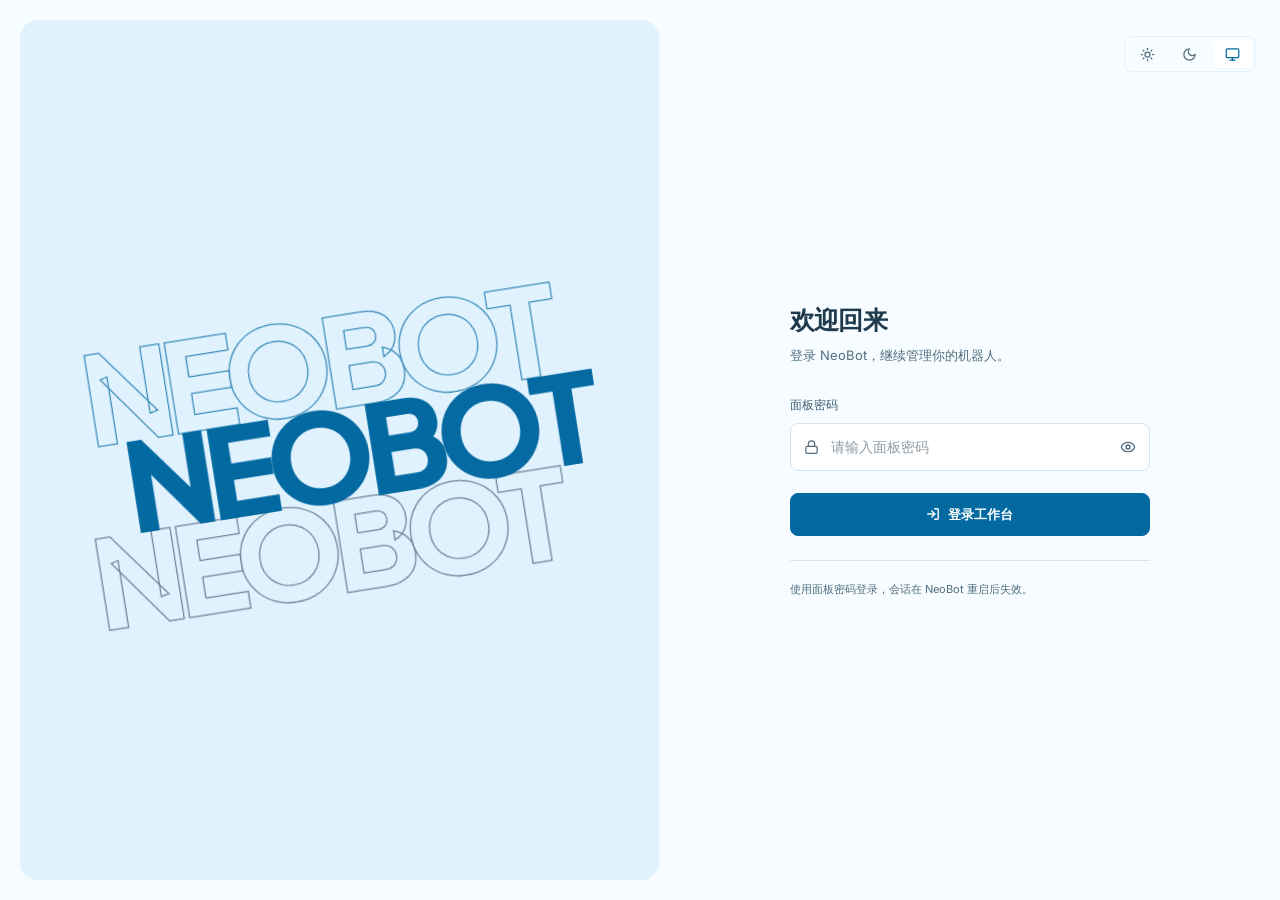
==== commit 1b61a2d3: "fix: 修复配置、取消与回归验证相关缺陷 (#226) ## 现象  AQiaoYo 提交的未解决 issue 涉及原文配置落盘、抽帧产物并发发布、fork 评审刷新和测试观察竞态。调查中另确认取消" ====
--- a/app/src/neobot_app/builtin_plugins/dashboard/web/index.html
+++ b/app/src/neobot_app/builtin_plugins/dashboard/web/index.html
@@ -6,7 +6,7 @@
     <meta name="viewport" content="width=device-width, initial-scale=1.0" />
     <meta name="robots" content="noindex, nofollow, nosnippet, noimageindex" />
     <title>NeoBot 面板</title>
-    <script type="module" crossorigin src="./assets/index-BAdwXzwg.js"></script>
+    <script type="module" crossorigin src="./assets/index-DC_oxYvp.js"></script>
     <link rel="stylesheet" crossorigin href="./assets/index-DThTMTQp.css">
   </head>
   <body>
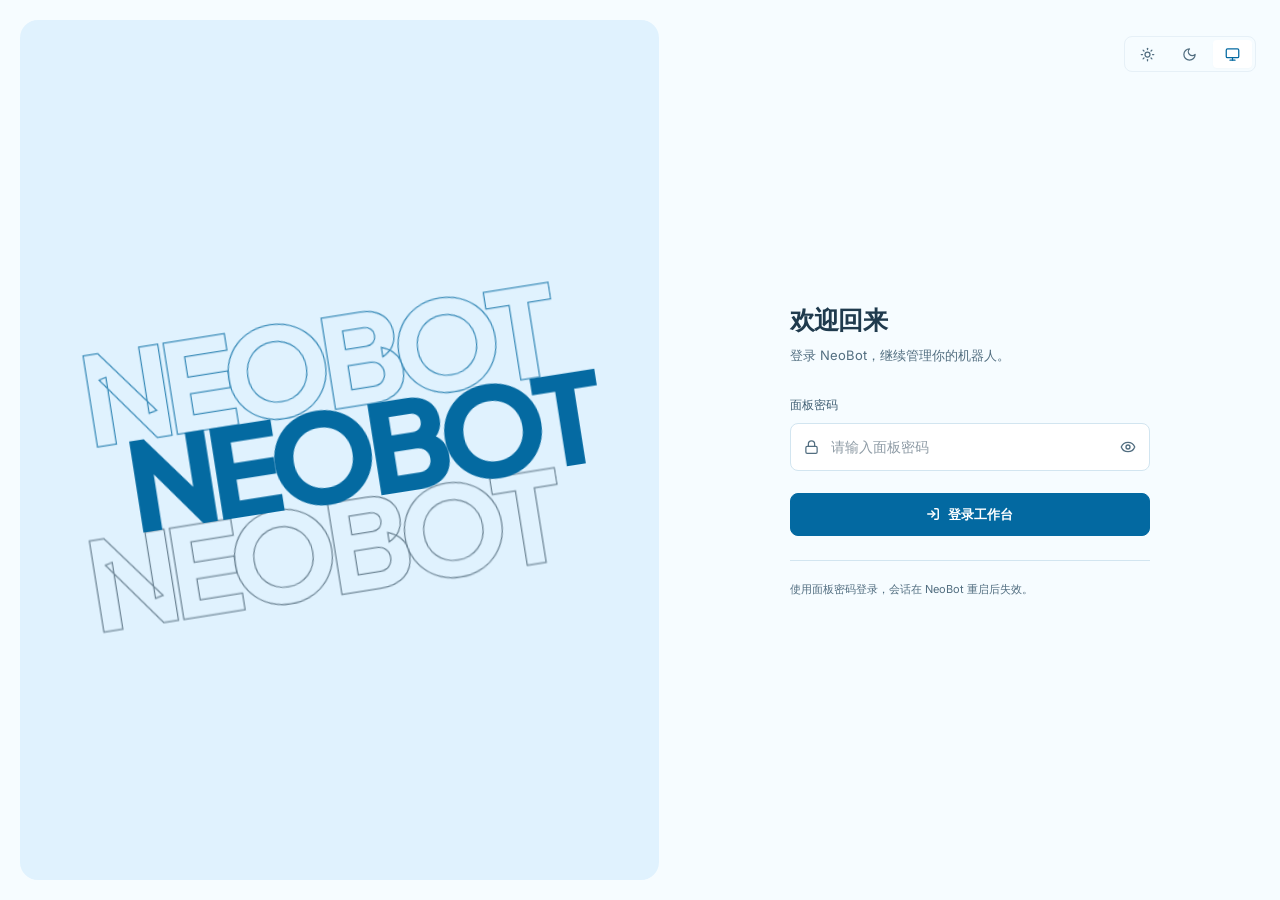
==== commit e591c585: "refactor(logging): 重构单 Bot 日志与启动展示 (#231) ## 现象  日志字段被拼进正文，控制台、面板和自修复拿到的信息不一致；正常 cancel 收尾被记成告警，高频请求" ====
--- a/app/src/neobot_app/builtin_plugins/dashboard/web/index.html
+++ b/app/src/neobot_app/builtin_plugins/dashboard/web/index.html
@@ -6,8 +6,8 @@
     <meta name="viewport" content="width=device-width, initial-scale=1.0" />
     <meta name="robots" content="noindex, nofollow, nosnippet, noimageindex" />
     <title>NeoBot 面板</title>
-    <script type="module" crossorigin src="./assets/index-DC_oxYvp.js"></script>
-    <link rel="stylesheet" crossorigin href="./assets/index-DThTMTQp.css">
+    <script type="module" crossorigin src="./assets/index-CCX6CwAC.js"></script>
+    <link rel="stylesheet" crossorigin href="./assets/index-pFKW4aCX.css">
   </head>
   <body>
     <div id="root"></div>
--- a/app/src/neobot_app/builtin_plugins/dashboard/web/assets/index-pFKW4aCX.css
+++ b/app/src/neobot_app/builtin_plugins/dashboard/web/assets/index-pFKW4aCX.css
@@ -0,0 +1 @@
+@font-face{font-family:Inter Variable;font-style:normal;font-weight:100 900;font-display:swap;src:url(./inter-latin-wght-normal-Dx4kXJAl.woff2) format("woff2");unicode-range:U+0000-00FF,U+0131,U+0152-0153,U+02BB-02BC,U+02C6,U+02DA,U+02DC,U+0304,U+0308,U+0329,U+2000-206F,U+20AC,U+2122,U+2191,U+2193,U+2212,U+2215,U+FEFF,U+FFFD}@font-face{font-family:Plus Jakarta Sans Variable;font-style:normal;font-weight:200 800;font-display:swap;src:url(./plus-jakarta-sans-latin-wght-normal-eXO_dkmS.woff2) format("woff2");unicode-range:U+0000-00FF,U+0131,U+0152-0153,U+02BB-02BC,U+02C6,U+02DA,U+02DC,U+0304,U+0308,U+0329,U+2000-206F,U+20AC,U+2122,U+2191,U+2193,U+2212,U+2215,U+FEFF,U+FFFD}@font-face{font-family:JetBrains Mono Variable;font-style:normal;font-weight:100 800;font-display:swap;src:url(./jetbrains-mono-latin-wght-normal-B9CIFXIH.woff2) format("woff2");unicode-range:U+0000-00FF,U+0131,U+0152-0153,U+02BB-02BC,U+02C6,U+02DA,U+02DC,U+0304,U+0308,U+0329,U+2000-206F,U+20AC,U+2122,U+2191,U+2193,U+2212,U+2215,U+FEFF,U+FFFD}/*! tailwindcss v4.3.3 | MIT License | https://tailwindcss.com */@layer properties{@supports (((-webkit-hyphens:none)) and (not (margin-trim:inline))) or ((-moz-orient:inline) and (not (color:rgb(from red r g b)))){*,:before,:after,::backdrop{--tw-rotate-x:initial;--tw-rotate-y:initial;--tw-rotate-z:initial;--tw-skew-x:initial;--tw-skew-y:initial;--tw-ordinal:initial;--tw-slashed-zero:initial;--tw-numeric-figure:initial;--tw-numeric-spacing:initial;--tw-numeric-fraction:initial;--tw-outline-style:solid;--tw-blur:initial;--tw-brightness:initial;--tw-contrast:initial;--tw-grayscale:initial;--tw-hue-rotate:initial;--tw-invert:initial;--tw-opacity:initial;--tw-saturate:initial;--tw-sepia:initial;--tw-drop-shadow:initial;--tw-drop-shadow-color:initial;--tw-drop-shadow-alpha:100%;--tw-drop-shadow-size:initial}}}@layer theme{:root,:host{--font-sans:"Inter Variable", "Noto Sans SC", "Microsoft YaHei UI", "PingFang SC", "Microsoft YaHei", "Noto Sans CJK SC", sans-serif;--font-mono:"JetBrains Mono Variable", Consolas, "Microsoft YaHei UI", monospace;--spacing:.25rem;--radius-sm:.25rem;--default-transition-duration:.15s;--default-transition-timing-function:cubic-bezier(.4, 0, .2, 1);--default-font-family:"Inter Variable", "Noto Sans SC", "Microsoft YaHei UI", "PingFang SC", "Microsoft YaHei", "Noto Sans CJK SC", sans-serif;--default-mono-font-family:"JetBrains Mono Variable", Consolas, "Microsoft YaHei UI", monospace;--radius-control:8px}}@layer base{*,:after,:before,::backdrop{box-sizing:border-box;border:0 solid;margin:0;padding:0}::file-selector-button{box-sizing:border-box;border:0 solid;margin:0;padding:0}html,:host{-webkit-text-size-adjust:100%;-moz-tab-size:4;tab-size:4;line-height:1.5;font-family:var(--default-font-family,-apple-system, BlinkMacSystemFont, "Segoe UI", Roboto, "Helvetica Neue", "Noto Sans", Arial, sans-serif, "Apple Color Emoji", "Segoe UI Emoji", "Segoe UI Symbol", "Noto Color Emoji");font-feature-settings:var(--default-font-feature-settings,normal);font-variation-settings:var(--default-font-variation-settings,normal);-webkit-tap-highlight-color:transparent}hr{height:0;color:inherit;border-top-width:1px}abbr:where([title]){-webkit-text-decoration:underline dotted;text-decoration:underline dotted}h1,h2,h3,h4,h5,h6{font-size:inherit;font-weight:inherit}a{color:inherit;-webkit-text-decoration:inherit;text-decoration:inherit}b,strong{font-weight:bolder}code,kbd,samp,pre{font-family:var(--default-mono-font-family,ui-monospace, SFMono-Regular, Menlo, Monaco, Consolas, "Liberation Mono", "Courier New", monospace);font-feature-settings:var(--default-mono-font-feature-settings,normal);font-variation-settings:var(--default-mono-font-variation-settings,normal);font-size:1em}small{font-size:80%}sub,sup{vertical-align:baseline;font-size:75%;line-height:0;position:relative}sub{bottom:-.25em}sup{top:-.5em}table{text-indent:0;border-color:inherit;border-collapse:collapse}:-moz-focusring:where(:not(iframe)){outline:auto}progress{vertical-align:baseline}summary{display:list-item}ol,ul,menu{list-style:none}img,svg,video,canvas,audio,iframe,embed,object{vertical-align:middle;display:block}img,video{max-width:100%;height:auto}button,input,select,optgroup,textarea{font:inherit;font-feature-settings:inherit;font-variation-settings:inherit;letter-spacing:inherit;color:inherit;opacity:1;background-color:#0000;border-radius:0}::file-selector-button{font:inherit;font-feature-settings:inherit;font-variation-settings:inherit;letter-spacing:inherit;color:inherit;opacity:1;background-color:#0000;border-radius:0}:where(select:is([multiple],[size])) optgroup{font-weight:bolder}:where(select:is([multiple],[size])) optgroup option{padding-inline-start:20px}::file-selector-button{margin-inline-end:4px}::placeholder{opacity:1}@supports (not ((-webkit-appearance:-apple-pay-button))) or (contain-intrinsic-size:1px){::placeholder{color:currentColor}@supports (color:color-mix(in lab,red,red)){::placeholder{color:color-mix(in oklab,currentcolor 50%,transparent)}}}textarea{resize:vertical}::-webkit-search-decoration{-webkit-appearance:none}::-webkit-date-and-time-value{min-height:1lh;text-align:inherit}::-webkit-datetime-edit{display:inline-flex}::-webkit-datetime-edit-fields-wrapper{padding:0}::-webkit-datetime-edit{padding-block:0}::-webkit-datetime-edit-year-field{padding-block:0}::-webkit-datetime-edit-month-field{padding-block:0}::-webkit-datetime-edit-day-field{padding-block:0}::-webkit-datetime-edit-hour-field{padding-block:0}::-webkit-datetime-edit-minute-field{padding-block:0}::-webkit-datetime-edit-second-field{padding-block:0}::-webkit-datetime-edit-millisecond-field{padding-block:0}::-webkit-datetime-edit-meridiem-field{padding-block:0}::-webkit-calendar-picker-indicator{line-height:1}:-moz-ui-invalid{box-shadow:none}button,input:where([type=button],[type=reset],[type=submit]){-webkit-appearance:button;-moz-appearance:button;appearance:button}::file-selector-button{-webkit-appearance:button;-moz-appearance:button;appearance:button}::-webkit-inner-spin-button{height:auto}::-webkit-outer-spin-button{height:auto}[hidden]:where(:not([hidden=until-found])){display:none!important}button:not(:disabled),[role=button]:not([aria-disabled=true]){cursor:pointer}}@layer components;@layer utilities{.collapse{visibility:collapse}.visible{visibility:visible}.sr-only{clip-path:inset(50%);white-space:nowrap;border-width:0;width:1px;height:1px;margin:-1px;padding:0;position:absolute;overflow:hidden}.fixed{position:fixed}.relative{position:relative}.static{position:static}.container{width:100%}@media (min-width:40rem){.container{max-width:40rem}}@media (min-width:48rem){.container{max-width:48rem}}@media (min-width:64rem){.container{max-width:64rem}}@media (min-width:80rem){.container{max-width:80rem}}@media (min-width:96rem){.container{max-width:96rem}}.block{display:block}.contents{display:contents}.flex{display:flex}.grid{display:grid}.hidden{display:none}.inline{display:inline}.table{display:table}.shrink-0{flex-shrink:0}.transform{transform:var(--tw-rotate-x,) var(--tw-rotate-y,) var(--tw-rotate-z,) var(--tw-skew-x,) var(--tw-skew-y,)}.resize{resize:both}.p-2{padding:calc(var(--spacing) * 2)}.p-4{padding:calc(var(--spacing) * 4)}.tabular-nums{--tw-numeric-spacing:tabular-nums;font-variant-numeric:var(--tw-ordinal,) var(--tw-slashed-zero,) var(--tw-numeric-figure,) var(--tw-numeric-spacing,) var(--tw-numeric-fraction,)}.outline{outline-style:var(--tw-outline-style);outline-width:1px}.\!filter{filter:var(--tw-blur,) var(--tw-brightness,) var(--tw-contrast,) var(--tw-grayscale,) var(--tw-hue-rotate,) var(--tw-invert,) var(--tw-saturate,) var(--tw-sepia,) var(--tw-drop-shadow,)!important}.filter{filter:var(--tw-blur,) var(--tw-brightness,) var(--tw-contrast,) var(--tw-grayscale,) var(--tw-hue-rotate,) var(--tw-invert,) var(--tw-saturate,) var(--tw-sepia,) var(--tw-drop-shadow,)}.transition{transition-property:color,background-color,border-color,outline-color,text-decoration-color,fill,stroke,--tw-gradient-from,--tw-gradient-via,--tw-gradient-to,opacity,box-shadow,transform,translate,scale,rotate,filter,-webkit-backdrop-filter,backdrop-filter,display,content-visibility,overlay,pointer-events;transition-timing-function:var(--tw-ease,var(--default-transition-timing-function));transition-duration:var(--tw-duration,var(--default-transition-duration))}}@property --tw-rotate-x{syntax:"*";inherits:false}@property --tw-rotate-y{syntax:"*";inherits:false}@property --tw-rotate-z{syntax:"*";inherits:false}@property --tw-skew-x{syntax:"*";inherits:false}@property --tw-skew-y{syntax:"*";inherits:false}@property --tw-ordinal{syntax:"*";inherits:false}@property --tw-slashed-zero{syntax:"*";inherits:false}@property --tw-numeric-figure{syntax:"*";inherits:false}@property --tw-numeric-spacing{syntax:"*";inherits:false}@property --tw-numeric-fraction{syntax:"*";inherits:false}@property --tw-outline-style{syntax:"*";inherits:false;initial-value:solid}@property --tw-blur{syntax:"*";inherits:false}@property --tw-brightness{syntax:"*";inherits:false}@property --tw-contrast{syntax:"*";inherits:false}@property --tw-grayscale{syntax:"*";inherits:false}@property --tw-hue-rotate{syntax:"*";inherits:false}@property --tw-invert{syntax:"*";inherits:false}@property --tw-opacity{syntax:"*";inherits:false}@property --tw-saturate{syntax:"*";inherits:false}@property --tw-sepia{syntax:"*";inherits:false}@property --tw-drop-shadow{syntax:"*";inherits:false}@property --tw-drop-shadow-color{syntax:"*";inherits:false}@property --tw-drop-shadow-alpha{syntax:"<percentage>";inherits:false;initial-value:100%}@property --tw-drop-shadow-size{syntax:"*";inherits:false}:root{color-scheme:light;--neutral-0: #ffffff;--neutral-50: #f6fcff;--neutral-100: #eef9ff;--neutral-200: #d2e5f0;--neutral-500: #526e80;--neutral-700: #3f5e73;--neutral-900: #1f3a4d;--sky-50: #f0f9ff;--sky-100: #e0f2fe;--sky-200: #bae6fd;--sky-300: #7dd3fc;--sky-400: #38bdf8;--sky-500: #0ea5e9;--sky-700: #0369a1;--sky-800: #075985;--bg: var(--neutral-50);--panel: var(--neutral-0);--panel-2: var(--neutral-100);--surface-elevated: var(--neutral-0);--surface-sidebar: #ffffff;--surface-hero: var(--sky-100);--surface-field: #ffffff;--border: var(--neutral-200);--border-soft: #e6f0f7;--text: var(--neutral-900);--text-secondary: var(--neutral-700);--muted: var(--neutral-500);--text-disabled: #879eae;--text-on-brand: #ffffff;--brand: var(--sky-700);--brand-hover: var(--sky-800);--brand-soft: var(--sky-100);--brand-light: var(--sky-300);--brand-mid: var(--sky-400);--brand-strong: var(--sky-800);--brand-nav: var(--neutral-500);--brand-nav-dark: var(--neutral-500);--accent: #2563eb;--accent-soft: #eaf2ff;--ok: #2c7552;--warn: #916010;--err: #bc3c36;--info: #326da8;--green: var(--ok);--amber: var(--warn);--red: var(--err);--success-soft: #e9f3ec;--warning-soft: #fbf1dc;--danger-soft: #fbece9;--info-soft: #eaf1f8;--focus-ring: color-mix(in srgb, var(--brand) 28%, transparent);--focus-outline-offset: -3px;--radius: 12px;--radius-control: 8px;--radius-large: 16px;--shadow: 0 1px 2px rgb(24 32 48 / 2%);--shadow-elevated: 0 16px 48px rgb(24 32 48 / 12%), 0 2px 8px rgb(24 32 48 / 4%);--font-cjk: "Noto Sans SC", "Microsoft YaHei UI", "PingFang SC", "Microsoft YaHei", "Noto Sans CJK SC";--font-sans: "Inter Variable", var(--font-cjk), system-ui, sans-serif;--font-display: "Plus Jakarta Sans Variable", var(--font-cjk), system-ui, sans-serif;--font-mono: "JetBrains Mono Variable", "Cascadia Code", Consolas, var(--font-cjk), monospace;--space-1: 4px;--space-2: 8px;--space-3: 12px;--space-4: 16px;--space-5: 20px;--space-6: 24px;--space-8: 32px;--space-10: 40px;--page-max-width: 1600px;--page-gutter: clamp(20px, 2vw, 32px);--page-gap: 28px;--card-padding: 24px;--control-height: 38px;--scrollbar-thumb: #b7cedd;--scrollbar-hover: #8daabc;--motion-fast: .12s;--motion-base: .2s;--ease-out: cubic-bezier(.2, .7, .2, 1);--z-header: 20;--z-panel: 30;--z-sidebar: 40;--z-dropdown: 60;--z-tooltip: 70;--z-modal: 900;--z-toast: 1000;--sidebar-width: 224px}html[data-theme=dark]{color-scheme:dark;--bg: #0f2238;--panel: #19304c;--panel-2: #122a43;--surface-elevated: #203b58;--surface-sidebar: #122a43;--surface-hero: #123653;--surface-field: #19304c;--border: #2a3d5e;--border-soft: #233a55;--text: #e7f6ff;--text-secondary: #bfd5e5;--muted: #9cb7cb;--text-disabled: #6b8397;--text-on-brand: #0f2238;--brand: var(--sky-300);--brand-hover: var(--sky-200);--brand-soft: #143c5a;--brand-light: var(--sky-300);--brand-mid: var(--sky-400);--brand-strong: var(--sky-200);--brand-nav: var(--muted);--brand-nav-dark: var(--muted);--accent: var(--sky-400);--accent-soft: #183e61;--ok: #8bcba2;--warn: #e3bb73;--err: #f29a91;--info: #9cbee6;--success-soft: #27392d;--warning-soft: #3b3223;--danger-soft: #422b28;--info-soft: #293442;--shadow: 0 2px 8px rgb(0 0 0 / 8%);--shadow-elevated: 0 16px 48px rgb(0 0 0 / 30%);--scrollbar-thumb: #3b5875;--scrollbar-hover: #5a7893}*{box-sizing:border-box;scrollbar-width:thin;scrollbar-color:var(--scrollbar-thumb) transparent}html,body,#root{height:100%;margin:0}html{overflow:hidden}body{overflow:hidden;background:var(--bg);color:var(--text);font:14px/1.6 var(--font-sans);-webkit-font-smoothing:antialiased}button,input,select,textarea{font:inherit}button,a,input,select,textarea{-webkit-tap-highlight-color:transparent;transition:background-color var(--motion-fast),border-color var(--motion-fast),color var(--motion-fast),box-shadow var(--motion-fast)}button:not(:disabled),summary,select:not(:disabled){cursor:pointer}button:focus-visible,a:focus-visible,summary:focus-visible,[tabindex="0"]:focus-visible{outline:2px solid var(--brand);outline-offset:var(--focus-outline-offset)}:is(.btn,.btn-sm).primary:focus-visible{outline-color:var(--text-on-brand)}::selection{color:var(--text-on-brand);background:var(--brand)}code,.mono,.lv-time,.lv-msg,.log-viewport{font-family:var(--font-mono)}code{overflow-wrap:anywhere}svg{flex-shrink:0}input[type=checkbox],input[type=radio]{accent-color:var(--brand)}textarea{line-height:1.65}pre{-moz-tab-size:2;tab-size:2}hr{border:0;border-top:1px solid var(--border)}.muted{color:var(--muted)}.small{font-size:12px}.spacer{flex:1}.sr-only{position:absolute;width:1px;height:1px;padding:0;margin:-1px;overflow:hidden;clip:rect(0,0,0,0);white-space:nowrap;border:0}.page{display:flex;flex-direction:column;gap:var(--page-gap);min-width:0;width:100%;max-width:var(--page-max-width);margin:0 auto}.page--viewport{height:100%;min-height:0;overflow:hidden}.page--viewport>:not(:last-child){flex-shrink:0}.page-header{display:flex;align-items:center;justify-content:space-between;gap:20px;min-height:var(--control-height);padding:0;flex-shrink:0}.page-heading{display:flex;align-items:baseline;flex-wrap:wrap;gap:4px 14px;min-width:0}.page-title{margin:0;font:650 20px/1.4 var(--font-display);letter-spacing:-.3px;flex-shrink:0}.page-description{margin:0;color:var(--muted);font-size:12px;max-width:68ch;line-height:1.6}.page-actions{display:flex;align-items:center;flex-wrap:wrap;justify-content:flex-end;gap:8px;min-width:0}.page>.page-header{margin-bottom:-8px}.card{min-width:0;padding:var(--card-padding);background:var(--panel);border:1px solid var(--border);border-radius:var(--radius);box-shadow:var(--shadow)}.card-head{display:flex;align-items:center;justify-content:space-between;gap:12px;margin-bottom:18px;flex-wrap:wrap}.card-head h3{margin:0;font-size:14px;font-weight:650;letter-spacing:-.15px}.grid{display:grid;gap:var(--space-6);min-width:0}.stats{grid-template-columns:repeat(4,minmax(0,1fr))}.two-col{grid-template-columns:repeat(2,minmax(0,1fr))}.empty{padding:34px 16px;text-align:center;color:var(--muted)}.icon-btn{width:34px;height:34px;display:inline-flex;align-items:center;justify-content:center;flex-shrink:0;padding:0;background:transparent;border:1px solid var(--border);border-radius:var(--radius-control);color:var(--text-secondary)}.icon-btn:hover:not(:disabled){background:var(--panel-2);color:var(--brand);border-color:var(--brand)}.icon-btn:disabled,.btn:disabled,.btn-sm:disabled{cursor:not-allowed;color:var(--text-disabled)}.input{min-width:0;height:var(--control-height);padding:0 11px;border:1px solid var(--border);border-radius:var(--radius-control);background:var(--surface-field);color:var(--text)}.input::placeholder{color:var(--muted);opacity:.85}.input:focus{outline:none;border-color:var(--brand);box-shadow:inset 0 0 0 3px var(--focus-ring)}.input:disabled{background:var(--panel-2);color:var(--text-disabled);cursor:not-allowed}textarea.input{height:auto;padding:10px 12px}.btn,.btn-sm{display:inline-flex;align-items:center;justify-content:center;gap:7px;flex-shrink:0;white-space:nowrap;border:1px solid var(--border);border-radius:var(--radius-control);background:var(--panel);color:var(--text-secondary);font-size:13px;font-weight:550;text-decoration:none}.btn{min-height:var(--control-height);padding:7px 13px}.btn-sm{min-height:30px;padding:4px 10px;font-size:12px}.btn:hover:not(:disabled),.btn-sm:hover:not(:disabled){background:var(--panel-2);border-color:color-mix(in srgb,var(--muted) 45%,var(--border))}.btn.primary,.btn-sm.primary{background:var(--brand);border-color:var(--brand);color:var(--text-on-brand)}.btn.primary:hover:not(:disabled),.btn-sm.primary:hover:not(:disabled){background:var(--brand-hover);border-color:var(--brand-hover)}.btn.ghost,.btn-sm.ghost{background:transparent;border-color:transparent}.btn.danger,.btn-sm.danger{color:var(--err);border-color:color-mix(in srgb,var(--err) 35%,var(--border))}.btn.danger:hover:not(:disabled),.btn-sm.danger:hover:not(:disabled){background:var(--danger-soft);border-color:var(--err)}.button-spinner{animation:spin .9s linear infinite}@keyframes spin{to{transform:rotate(360deg)}}.tag{display:inline-flex;align-items:center;gap:4px;border-radius:5px;padding:2px 7px;font-size:11px;font-weight:550;white-space:nowrap;line-height:1.5}.tag.ok{background:var(--success-soft);color:var(--ok)}.tag.warn{background:var(--warning-soft);color:var(--warn)}.tag.err{background:var(--danger-soft);color:var(--err)}.tag.info{background:var(--info-soft);color:var(--info)}.tag.debug{background:var(--panel-2);color:var(--muted)}.stat-card{position:relative;overflow:hidden;padding:20px}.stat-label{color:var(--muted);font-size:12px;font-weight:500}.stat-value{margin:8px 0 3px;color:var(--text);font:650 28px/1.25 var(--font-display);letter-spacing:-.9px;font-variant-numeric:tabular-nums;overflow-wrap:anywhere}.stat-sub{color:var(--muted);font-size:11px}.stat-icon{display:flex;align-items:center;justify-content:center;width:32px;height:32px;background:var(--brand-soft);color:var(--brand);border-radius:8px;margin-bottom:14px}.stat-icon svg{width:16px;height:16px}.stat-icon.accent{color:var(--accent);background:var(--accent-soft)}.stat-spark{position:absolute;bottom:10px;right:10px;width:92px;height:32px;opacity:.6;pointer-events:none}.stat-spark .spark{height:32px}.spark{width:100%;height:80px}.spark-line{fill:none;stroke:var(--brand);stroke-width:2;vector-effect:non-scaling-stroke}.spark-area{fill:var(--brand-soft);stroke:none}.spark-empty{color:var(--muted);padding:24px 0;text-align:center}.linechart{width:100%;height:180px}.lc-wrap{position:relative;width:100%}.lc-line{fill:none;stroke:var(--brand);stroke-width:2;vector-effect:non-scaling-stroke}.lc-area{fill:var(--brand-soft);stroke:none}.lc-grid line{stroke:var(--border-soft);stroke-width:1;vector-effect:non-scaling-stroke}.lc-grid text{fill:var(--muted);font-size:10px}.lc-empty-text{fill:var(--muted);font-size:12px}.lc-cursor{pointer-events:none}.lc-guide{stroke:var(--brand);stroke-width:1;stroke-dasharray:3 3;opacity:.7;vector-effect:non-scaling-stroke}.lc-dot{fill:var(--panel);stroke:var(--brand);stroke-width:2.5;vector-effect:non-scaling-stroke}.lc-tooltip{position:absolute;z-index:var(--z-tooltip);display:flex;flex-direction:column;gap:2px;max-width:260px;padding:10px 12px;border:1px solid var(--border);border-radius:var(--radius-control);background:var(--surface-elevated);box-shadow:var(--shadow-elevated);font-size:11px;line-height:1.5;white-space:nowrap;pointer-events:none}.lc-tooltip-name,.lc-tooltip-label,.lc-tooltip-row-label{color:var(--muted)}.lc-tooltip-value,.lc-tooltip-row-value{color:var(--text);font-weight:600;font-variant-numeric:tabular-nums}.lc-tooltip-row{display:flex;align-items:baseline;justify-content:space-between;gap:14px;margin-top:2px}.lc-tooltip-value+.lc-tooltip-row{margin-top:6px;padding-top:6px;border-top:1px solid var(--border-soft)}.modal-backdrop{position:fixed;top:0;right:0;bottom:0;left:0;z-index:var(--z-modal);background:#0f223861;-webkit-backdrop-filter:blur(3px);backdrop-filter:blur(3px)}.modal{position:fixed;top:50%;left:50%;transform:translate(-50%,-50%);z-index:var(--z-modal);width:460px;max-width:calc(100vw - 32px);max-height:calc(100dvh - 48px);display:flex;flex-direction:column;overflow:hidden;border:1px solid var(--border);border-radius:14px;background:var(--panel);box-shadow:var(--shadow-elevated)}.modal-head{display:flex;align-items:center;justify-content:space-between;flex-shrink:0;gap:12px;padding:14px 20px;border-bottom:1px solid var(--border-soft)}.modal-head h3{margin:0;font-size:16px;font-weight:650}.modal-head .icon-btn{border-color:transparent}.modal-body{flex:1 1 auto;padding:20px;overflow-y:auto;min-height:0;overscroll-behavior:contain}.modal-body>:first-child{margin-top:0}.modal-body>:last-child{margin-bottom:0}.modal-body>.cfg-row,.modal-body>form>.cfg-row{padding-block:10px}.modal-body>.cfg-row:first-child,.modal-body>form>.cfg-row:first-child{padding-top:0}.modal-body>.cfg-row>.cfg-label,.modal-body>form>.cfg-row>.cfg-label{padding-top:0}.modal-footer{flex-shrink:0;padding:14px 20px;border-top:1px solid var(--border-soft);background:var(--panel)}.modal-footer .modal-actions{margin:0}.modal.modal-wide{width:900px}.modal .cfg-row{grid-template-columns:1fr;gap:7px}.modal .cfg-control{width:100%}.modal-actions{display:flex;justify-content:flex-end;flex-wrap:wrap;gap:8px;margin-top:20px}.confirm-description{margin:0;color:var(--text-secondary);line-height:1.8;white-space:pre-wrap}@media (max-width: 1000px){.stats{grid-template-columns:repeat(2,minmax(0,1fr))}}@media (max-width: 850px){.two-col{grid-template-columns:minmax(0,1fr)}}@media (max-width: 600px){:root{--page-gap: 20px;--card-padding: 20px}.page{gap:var(--page-gap)}.page-header{display:grid;grid-template-columns:minmax(0,1fr) auto;align-items:center;gap:6px 12px}.page-heading{display:contents}.page-title{grid-column:1;grid-row:1;font-size:19px}.page-description{grid-column:1 / -1;grid-row:2;margin:0;font-size:12px}.page-actions{grid-column:2;grid-row:1;justify-content:flex-end;gap:6px;max-width:216px}.page-actions .btn{min-height:34px;padding:6px 9px;font-size:12px}.card,.stat-card{padding:16px}.stat-value{font-size:24px}.stat-spark{display:none}.modal{max-width:calc(100vw - 20px);max-height:calc(100dvh - 24px)}.modal-head,.modal-footer{padding:12px 16px}.modal-body{padding:16px}}@media (pointer: coarse){.btn,.icon-btn{min-height:42px}.icon-btn{min-width:42px}}@media (prefers-reduced-motion: reduce){*,*:before,*:after{animation-duration:.01ms!important;animation-iteration-count:1!important;transition-duration:.01ms!important;scroll-behavior:auto!important}}.btn:disabled,.btn.primary:disabled,.btn.danger:disabled,.btn-sm:disabled{opacity:1;cursor:not-allowed;filter:none;background:var(--panel-2);border-color:var(--border);color:var(--brand-nav)}.inline-check{display:inline-flex;align-items:center;gap:6px}.btn.danger{color:var(--err);border-color:color-mix(in srgb,var(--err) 40%,var(--border))}.btn.danger:hover:not(:disabled){background:color-mix(in srgb,var(--err) 10%,transparent);border-color:var(--err)}mark{background:#f59e0b33;color:var(--warn);border-radius:3px;padding:0 2px;font-weight:700}.dirty-label{color:var(--warn)}.section-link{display:inline-flex;align-items:center;gap:4px;color:var(--muted);text-decoration:none;font-size:12px}.section-link:hover{color:var(--brand)}.section-link svg{width:14px;height:14px}.stat-card .stat-value{overflow:hidden;text-overflow:ellipsis;white-space:nowrap}.stat-card .stat-sub{overflow-wrap:anywhere}.config-tabs{display:flex;justify-content:space-between;align-items:center;border-bottom:1px solid var(--border);margin-bottom:26px;gap:10px}.config-tabs>div{display:flex;gap:20px}.config-tabs button{display:inline-flex;align-items:center;gap:7px;min-height:42px;border:none;border-bottom:2px solid transparent;background:none;color:var(--muted);padding:12px 0;cursor:pointer;font-size:13px;white-space:nowrap}.config-tabs button svg{width:15px}.config-tabs button.active{color:var(--brand-hover);border-bottom-color:var(--brand-hover);font-weight:600}@media (max-width: 740px){.config-tabs>.small{display:none}}.select-control{display:inline-flex;align-items:center;justify-content:space-between;gap:12px;min-width:0;height:var(--control-height);flex-shrink:0;padding:0 12px;border:1px solid var(--border);border-radius:var(--radius-control);color:var(--text);background:var(--surface-field);font:500 12px var(--font-sans);text-align:left;cursor:pointer}.select-control>span:first-child{overflow:hidden;text-overflow:ellipsis;white-space:nowrap}.select-control-icon{display:flex;flex-shrink:0;color:var(--muted)}.select-control:hover:not(:disabled){border-color:var(--muted)}.select-control:focus-visible,.select-control[data-state=open]{outline:2px solid var(--brand);outline-offset:var(--focus-outline-offset)}.select-control:disabled{opacity:.5;cursor:not-allowed}.select-control-menu{z-index:calc(var(--z-modal) + 10);width:max-content;min-width:var(--radix-select-trigger-width);max-width:min(440px,calc(100vw - 24px));max-height:min(320px,var(--radix-select-content-available-height));overflow:hidden;color:var(--text);background:var(--panel);border:1px solid var(--border);border-radius:var(--radius-control);box-shadow:0 8px 24px #00000016}.select-control-options{padding:5px}.select-control-group+.select-control-group{margin-top:4px;padding-top:4px;border-top:1px solid var(--border)}.select-control-group-label{padding:7px 10px;color:var(--muted);font-size:11px;font-weight:600;line-height:1.5}.select-control-option{position:relative;display:flex;align-items:center;gap:12px;min-height:34px;padding:8px 32px 8px 10px;border-radius:5px;font-size:12px;line-height:1.45;overflow-wrap:anywhere;outline:none;cursor:pointer;-webkit-user-select:none;user-select:none}.select-control-option[data-highlighted]{background:var(--panel-2)}.select-control-option[data-state=checked]{color:var(--brand);background:var(--brand-soft);font-weight:600}.select-control-option[data-disabled]{opacity:.4;pointer-events:none}.select-control-check{position:absolute;right:10px;display:flex}.select-control-scroll{display:flex;align-items:center;justify-content:center;height:22px;color:var(--muted)}@media (max-width: 760px){.select-control-option{min-height:40px}}.info-bar-host{position:fixed;right:24px;bottom:24px;z-index:var(--z-toast);display:flex;flex-direction:column;width:420px;max-width:calc(100vw - 32px)}.info-bar-host[data-details-open=true]{visibility:hidden;pointer-events:none}.info-bar{display:grid;grid-template-columns:18px minmax(0,1fr) 28px;align-items:start;gap:10px;padding:12px;background:var(--surface-elevated);border:1px solid var(--border);border-left:3px solid var(--brand);border-radius:var(--radius);box-shadow:var(--shadow-elevated);font-size:13px}.info-bar.ok{border-left-color:var(--ok)}.info-bar.warn{border-left-color:var(--warn)}.info-bar.err{border-left-color:var(--err)}.info-bar-icon{margin-top:2px;color:var(--brand)}.info-bar.ok .info-bar-icon{color:var(--ok)}.info-bar.warn .info-bar-icon{color:var(--warn)}.info-bar.err .info-bar-icon{color:var(--err)}.info-bar-content{min-width:0}.info-bar-title{display:block;overflow:hidden;white-space:nowrap;text-overflow:ellipsis;font-weight:650;line-height:1.6}.info-bar-message{display:-webkit-box;-webkit-line-clamp:2;-webkit-box-orient:vertical;overflow:hidden;overflow-wrap:anywhere;margin:3px 0 0;color:var(--muted);font-size:12px;line-height:1.6}.info-bar-details,.info-bar-close{display:inline-flex;align-items:center;justify-content:center;border:0;background:transparent;cursor:pointer}.info-bar-details{min-height:26px;margin-top:3px;padding:2px 0;color:var(--brand-hover);font-size:11px;font-weight:600}.info-bar-close{width:28px;height:28px;margin-top:-3px;border-radius:6px;color:var(--muted)}.info-bar-close:hover{background:var(--panel-2);color:var(--text)}.info-bar-details:hover{text-decoration:underline}.info-bar-detail-content{overflow-wrap:anywhere}.info-bar-detail-content>h4{margin:0;font-size:14px}.info-bar-detail-content>p{margin:12px 0 0;color:var(--muted);white-space:pre-wrap;line-height:1.8}.info-bar-detail-extra{margin-top:16px}.info-bar-detail-extra pre{white-space:pre-wrap;overflow-wrap:anywhere}@media (max-width: 600px){.info-bar-host{right:16px;bottom:16px}}@media (pointer: coarse){.info-bar{grid-template-columns:18px minmax(0,1fr) 42px;gap:8px}.info-bar-close{width:42px;height:42px;margin-top:-4px}.info-bar-details{min-height:40px}}.cfg-errors{margin:6px 0 0;padding-left:18px;font-size:12px;line-height:1.7}.cfg-errors code{color:var(--err, #d9534f)}.workspace-empty{display:flex;flex:1;flex-direction:column;align-items:center;justify-content:center;text-align:center;padding:50px 20px;color:var(--muted)}.workspace-empty>svg{width:36px;height:36px;opacity:.6;margin-bottom:14px}.workspace-empty h2,.workspace-empty h3{color:var(--text);font-size:16px;margin:4px 0}.workspace-empty p{font-size:12px;line-height:1.8}.workspace-error,.config-notice{display:flex;flex-wrap:wrap;align-items:center;gap:10px;padding:14px 16px;margin:14px 0;border-radius:6px;font-size:13px;line-height:1.7;overflow-wrap:anywhere}.workspace-error{background:color-mix(in srgb,var(--err) 8%,transparent);color:var(--err);border:1px solid color-mix(in srgb,var(--err) 20%,transparent)}.config-notice{background:color-mix(in srgb,var(--ok) 8%,transparent);color:var(--ok)}.config-notice.warning{background:color-mix(in srgb,var(--warn) 8%,transparent);color:var(--warn)}.inline-alert{--alert-color: var(--info);--alert-surface: var(--info-soft);display:flex;align-items:flex-start;gap:12px;min-width:0;padding:14px 16px;border:1px solid color-mix(in srgb,var(--alert-color) 20%,var(--border-soft));border-radius:var(--radius-control);background:var(--alert-surface);color:var(--alert-color);font-size:13px;line-height:1.65}.inline-alert--error{--alert-color: var(--err);--alert-surface: var(--danger-soft)}.inline-alert--warning{--alert-color: var(--warn);--alert-surface: var(--warning-soft)}.inline-alert--success{--alert-color: var(--ok);--alert-surface: var(--success-soft)}.inline-alert-icon{flex:0 0 auto;margin-top:2px}.inline-alert-content{flex:1;min-width:0;overflow-wrap:anywhere}.inline-alert-title{font-weight:600}.inline-alert-description{color:var(--text-secondary)}.inline-alert-title+.inline-alert-description{margin-top:3px}.inline-alert-description>:first-child{margin-top:0}.inline-alert-description>:last-child{margin-bottom:0}.inline-alert .cfg-errors{margin:6px 0 0;padding-left:18px}.inline-alert-actions{display:flex;align-items:center;flex-wrap:wrap;align-self:center;gap:8px;flex-shrink:0}@media (max-width: 800px){.inline-alert{flex-wrap:wrap}.inline-alert-content{flex-basis:calc(100% - 32px)}.inline-alert-actions{padding-left:29px}}.model-table{width:100%;border-collapse:collapse;font-size:13px}.model-table th{text-align:left;font-size:12px;color:var(--muted, #889);padding:6px 8px;border-bottom:1px solid var(--border)}.model-table td{padding:7px 8px;border-bottom:1px dashed var(--border);vertical-align:top}.model-table code{font-size:12px}.table-scroll{min-width:0;max-width:100%;overflow-x:auto;overscroll-behavior-inline:contain;border-radius:var(--radius-control)}.table-scroll:focus-visible{outline-offset:-2px}.table-scroll-hint{display:none;margin:0;color:var(--muted);font-size:12px}.workspace{display:grid;grid-template-columns:var(--workspace-panel-width, 264px) minmax(0,1fr);flex:1;min-width:0;min-height:0;overflow:hidden;border:1px solid var(--border);border-radius:var(--radius-large);background:var(--panel)}.workspace-panel,.workspace-editor{display:flex;flex-direction:column;min-width:0;min-height:0;position:relative}.workspace-panel{border-right:1px solid var(--border-soft);background:var(--surface-sidebar, var(--panel))}.workspace-panel>.workspace-scroll,.workspace-editor>.workspace-scroll{flex:1;min-height:0;min-width:0;overflow:auto;overscroll-behavior:contain}@media (max-width: 1100px){.workspace{--workspace-panel-width: 248px}}@media (max-width: 740px){.workspace{display:flex}.workspace-panel{width:100%;border-right:0}.workspace-editor{display:none;width:100%}.workspace.show-detail .workspace-panel{display:none}.workspace.show-detail .workspace-editor{display:flex}}.cfg-top-tabs{align-items:center;justify-content:space-between}.config-card{display:flex;flex-direction:column;gap:14px}.config-toolbar .config-tabs{margin-bottom:0}.config-toolbar .btn{min-height:34px;height:auto;padding-top:7px;padding-bottom:7px}.config-body{display:block}.config-page{padding:0}.config-page>.page-header{align-items:center;flex-direction:row;flex-wrap:wrap;gap:12px 20px}.config-page>.page-header>.page-heading{flex:1 1 180px;min-width:0}.config-page>.page-header>.page-actions{flex:0 0 auto;max-width:100%;margin-left:auto}.config-page .cfg-top-tabs{flex-shrink:0;max-width:100%;margin:0;padding:4px;border:1px solid var(--border-soft);border-radius:var(--radius);background:var(--surface-sidebar, var(--panel))}.config-page .cfg-top-tabs>div{gap:4px}.config-page .cfg-top-tabs button{min-height:34px;padding:7px 14px;border:0;border-radius:var(--radius-control);font-weight:550}.config-page .cfg-top-tabs button.active{color:var(--brand-hover);background:var(--panel);box-shadow:0 1px 3px color-mix(in srgb,var(--text) 7%,transparent)}.config-page .config-card{display:flex;flex:1;flex-direction:column;gap:0;min-height:0;min-width:0;padding:0;overflow:hidden;border-radius:var(--radius-large)}.config-panel-scroll{flex:1;min-width:0;min-height:0;padding:24px;overflow:auto;overscroll-behavior:contain}.config-panel-scroll>.card-head{flex-wrap:wrap;gap:10px}.config-toolbar{display:flex;flex-wrap:wrap;align-items:center;gap:8px;margin-bottom:20px}.config-toolbar>.config-tabs{margin:0;border:0}.config-toolbar>.config-tabs>div{gap:4px}.config-toolbar>.config-tabs button{padding:8px 12px;border-radius:var(--radius-control);border:0;min-height:36px}.config-toolbar>.config-tabs button.active{background:var(--brand-soft)}.config-history-action{min-width:36px;padding-right:10px;padding-left:10px}.config-history-action>span{font-size:11px;font-variant-numeric:tabular-nums}.config-more-actions .config-secondary-action{min-height:30px;padding:5px 8px;background:transparent;border-color:transparent;color:var(--muted);font-size:12px}.config-more-actions .config-secondary-action:hover:not(:disabled){background:var(--panel-2);color:var(--text)}.cfg-search{flex:1 1 220px;max-width:400px}.config-card-editor>.config-toolbar{flex-shrink:0;padding:12px 20px;margin:0;border-bottom:1px solid var(--border-soft)}.config-more-actions{flex:0 0 auto;position:relative;margin-left:auto}.config-action-disclosure>summary,.config-mobile-action-label{display:none}.config-disclosure-content{display:flex;align-items:center;justify-content:flex-end;flex-wrap:wrap;gap:6px}.config-more-actions>summary{display:list-item;list-style-position:inside;padding:8px 10px;min-height:36px;border:1px solid var(--border);border-radius:var(--radius-control);background:var(--panel);color:var(--text-secondary);font-size:12px;line-height:18px;white-space:nowrap;cursor:pointer}.config-more-actions>summary:focus-visible{outline:2px solid var(--brand);outline-offset:var(--focus-outline-offset)}.config-more-actions .config-disclosure-content{position:absolute;top:calc(100% + 8px);right:0;z-index:var(--z-dropdown);display:flex;flex-direction:column;align-items:stretch;gap:4px;width:208px;max-width:calc(100vw - 64px);padding:8px;border:1px solid var(--border);border-radius:var(--radius);background:var(--panel);box-shadow:var(--shadow-elevated)}.config-more-actions .config-disclosure-content>.btn{justify-content:flex-start;width:100%;min-height:36px;padding:8px 10px;font-size:12px}.config-more-actions .config-mobile-action-label{display:inline;font-size:12px}.config-card-editor>:is(.config-notice,.workspace-error){flex-shrink:0;margin:12px 24px 0;max-height:25vh;overflow:auto}.config-card-editor>.config-body{flex:1;min-height:0;min-width:0;overflow:hidden}.config-card-editor>.config-source-body{display:flex;flex-direction:column;gap:0;padding:0}.source-editor-heading{display:flex;align-items:center;justify-content:space-between;flex-shrink:0;gap:12px;min-height:42px;padding:10px 20px;border-bottom:1px solid var(--border-soft);color:var(--muted);font-size:11px}.source-editor-heading>span:first-child{display:flex;align-items:center;gap:8px;min-width:0;color:var(--text-secondary)}.source-editor-heading code{overflow:hidden;text-overflow:ellipsis;white-space:nowrap;font-family:var(--font-mono)}.source-editor-heading>span:last-child{flex-shrink:0;font-variant-numeric:tabular-nums}.source-editor-hint{flex-shrink:0;margin:0;padding:8px 20px;border-top:1px solid var(--border-soft);background:var(--surface-sidebar, var(--panel-2));color:var(--muted);font-size:11px;line-height:1.6}.config-footer{display:flex;flex-shrink:0;flex-wrap:wrap;align-items:center;gap:10px;margin:0;padding:16px 24px;border-top:1px solid var(--border-soft);background:var(--panel)}.config-footer>span{display:inline-flex;align-items:center;gap:8px;min-width:0;overflow-wrap:anywhere;font-size:12px}.config-footer>.small{max-width:26%;overflow:hidden;text-overflow:ellipsis;white-space:nowrap}.config-card-editor>.config-main-toolbar{position:relative;flex-wrap:nowrap;gap:6px;padding:8px 12px}.config-card-editor>.config-main-toolbar>.config-tabs{flex:0 0 auto;margin:0}.config-main-toolbar>.config-tabs button{min-height:34px;padding:6px 9px;font-size:12px}.config-card-editor>.config-main-toolbar>.cfg-search{flex:1 1 130px;order:0;width:0;min-width:96px;max-width:none;min-height:34px;padding:6px 10px;font-size:12px}.config-toolbar-spacer{flex:1;min-width:0}.config-sync-status{display:inline-flex;flex:0 1 auto;align-items:center;gap:5px;min-width:0;max-width:118px;font-size:11px}.config-sync-status>span{overflow:hidden;text-overflow:ellipsis;white-space:nowrap}.config-main-toolbar>.btn-sm,.config-runtime-inline>.btn-sm{flex:0 0 auto;min-height:34px;padding:6px 9px;font-size:12px;white-space:nowrap}.config-runtime-inline{display:flex;flex:0 0 auto;align-items:center;gap:6px}.config-main-toolbar>.config-more-actions{margin:0}.config-main-toolbar>.config-more-actions>summary{display:flex;align-items:center;justify-content:center;min-height:34px;padding:6px 8px;list-style:none}.config-main-toolbar>.config-more-actions>summary::-webkit-details-marker{display:none}.config-main-toolbar>.config-more-actions>summary>svg{display:none}.config-main-toolbar .config-disclosure-content>:is(.btn,.btn-sm){justify-content:flex-start;width:100%;min-height:36px;padding:8px 10px;border-color:transparent;background:transparent;font-size:12px}.config-main-toolbar .config-disclosure-content{max-height:min(540px,calc(100dvh - 200px));overflow-y:auto}.config-main-toolbar .config-disclosure-content>.input{width:100%;min-width:0;min-height:40px;font-size:12px}.config-menu-divider{height:1px;margin-block:4px;background:var(--border-soft)}.config-card-editor>.config-main-toolbar[data-compact=true]{padding:8px 10px}.config-main-toolbar[data-compact=true]>.config-sync-status{display:none}.config-main-toolbar[data-compact=true]>.config-tabs button,.config-main-toolbar[data-compact=true]>.config-save-button{min-height:40px;padding-inline:8px}.config-main-toolbar[data-compact=true]>.config-more-actions{position:static}.config-main-toolbar[data-compact=true]>.config-more-actions>summary{width:40px;min-height:40px;padding:8px;font-size:0}.config-main-toolbar[data-compact=true]>.config-more-actions>summary>svg{display:block;width:16px;height:16px}.config-main-toolbar[data-compact=true] .config-disclosure-content{right:10px;width:260px;max-width:calc(100% - 20px)}.config-main-toolbar[data-compact=true] .config-disclosure-content>:is(.btn,.btn-sm){min-height:40px}.config-page .model-table{min-width:0}.config-table-scroll{min-width:0;overflow-x:auto;overscroll-behavior-x:contain}.prompts-page>.panel-skeleton{flex:1;min-height:0}@media (max-width: 1100px){.config-footer>.small{display:none}}@media (max-width: 740px){.config-page>.page-header{flex-direction:column;align-items:stretch}.config-page>.page-header>.page-heading,.config-page>.page-header>.page-actions{flex:initial;width:100%;margin-left:0}.config-page .cfg-top-tabs{width:100%}.config-page .cfg-top-tabs>div{display:grid;grid-template-columns:repeat(4,minmax(0,1fr));width:100%}.config-page .cfg-top-tabs button{width:100%;min-width:0;padding:8px 6px;font-size:12px}.config-panel-scroll{padding:18px}.config-page .config-toolbar{gap:6px;margin-bottom:12px}.config-card-editor>.config-toolbar{padding:14px 16px 12px;margin-bottom:0}.config-toolbar>.cfg-search{max-width:none;flex-basis:100%;order:-1}.config-toolbar .spacer{display:none}.config-toolbar>.config-tabs{margin-right:auto}.config-toolbar>.config-tabs button{padding:8px;font-size:12px}.config-history-action{width:34px;min-width:34px;padding-inline:0}.config-card-editor>:is(.config-notice,.workspace-error){margin:10px 16px 0}.config-footer{padding:12px 16px;gap:8px}.config-footer>.btn{flex:1;min-height:36px;padding:6px 8px;font-size:12px}.config-footer>span{flex-basis:100%}.config-footer .spacer{display:none}.config-card-editor>.config-source-body{padding:0}.source-editor-heading,.source-editor-hint{padding-inline:16px}}@media (max-width: 640px){.config-more-actions{flex:0 0 auto;margin-left:auto}.config-action-disclosure{position:relative}.config-action-disclosure>summary{display:list-item;list-style-position:inside;padding:8px 10px;min-height:36px;border:1px solid var(--border);border-radius:var(--radius-control);background:var(--panel);color:var(--text-secondary);font-size:12px;line-height:18px;white-space:nowrap;cursor:pointer}.config-action-disclosure>summary:focus-visible{outline:2px solid var(--brand);outline-offset:var(--focus-outline-offset)}.config-action-disclosure .config-disclosure-content{position:absolute;top:calc(100% + 8px);right:0;z-index:var(--z-dropdown);display:flex;flex-direction:column;align-items:stretch;gap:4px;width:208px;max-width:calc(100vw - 64px);padding:8px;border:1px solid var(--border);border-radius:var(--radius);background:var(--panel);box-shadow:var(--shadow-elevated)}.config-action-disclosure .config-disclosure-content>.btn{justify-content:flex-start;width:100%;min-height:36px;padding:8px 10px;font-size:12px}.config-mobile-action-label{display:inline}.config-editor-footer{position:relative;display:grid;grid-template-columns:minmax(0,1fr) auto auto;gap:8px;padding:12px 14px}.config-editor-footer>span{gap:6px;font-size:11px;line-height:1.5}.config-editor-footer>.small,.config-editor-footer>.spacer{display:none}.config-editor-footer .config-runtime-actions{position:static}.config-editor-footer .config-runtime-actions .config-disclosure-content{top:auto;bottom:calc(100% + 8px);right:14px;max-width:calc(100% - 28px)}.config-editor-footer>.btn{padding:8px 10px}}.cfg-tree{display:grid;grid-template-columns:210px 1fr;gap:0;border:1px solid var(--border);border-radius:12px;overflow:hidden;background:var(--panel);min-height:420px}.cfg-tree-side{display:flex;flex-direction:column;background:var(--panel-2);border-right:1px solid var(--border);min-width:0}.cfg-tree-cap{padding:10px 12px 6px;color:var(--muted);font-size:11px;letter-spacing:.04em}.cfg-tree-cap b{color:var(--brand)}.cfg-tree-nav{display:flex;flex-direction:column;gap:2px;padding:0 8px 8px;overflow-y:auto;flex:1}.cfg-tree-item{display:flex;align-items:center;gap:6px;width:100%;border:1px solid transparent;background:transparent;color:var(--text);border-radius:9px;padding:6px 9px;font:inherit;font-size:12.5px;text-align:left;cursor:pointer}.cfg-tree-item:hover{background:var(--brand-soft)}.cfg-tree-item.on{background:var(--brand-soft);border-color:var(--brand);font-weight:600}.cfg-tree-item .cfg-tree-name{flex:1;min-width:0;overflow:hidden;text-overflow:ellipsis;white-space:nowrap}.cfg-tree-count{color:var(--muted);font-size:11px;font-variant-numeric:tabular-nums}.cfg-tree-badge{font-size:9.5px;border:1px solid var(--warn);color:var(--warn);border-radius:5px;padding:0 4px}.cfg-tree-empty{color:var(--muted);font-size:12px;padding:8px 10px;margin:0}.cfg-tree-side-foot{display:flex;gap:6px;flex-wrap:wrap;padding:8px;border-top:1px solid var(--border)}.cfg-tree-body{padding:12px 16px;min-width:0;overflow-x:hidden}.cfg-tree-head{display:flex;align-items:baseline;gap:10px;margin-bottom:6px}.cfg-tree-head h3{margin:0;font-size:15px}.cfg-tree-body .cfg-root{gap:0}.cfg-tree-body .cfg-group{border:none;padding:0;background:transparent}:is(.config-page,.modal) .cfg-tree{border-color:var(--border-soft);border-radius:var(--radius);grid-template-columns:224px minmax(0,1fr)}.config-card-editor .cfg-tree{height:100%;min-height:0;border:0;border-radius:0}:is(.config-page,.modal) .cfg-tree-side{min-height:0;background:var(--surface-sidebar, var(--panel-2));border-color:var(--border-soft)}.cfg-tree-select{display:none}:is(.config-page,.modal) .cfg-tree-cap{flex-shrink:0;padding:18px 20px 12px;font-size:12px;letter-spacing:0}:is(.config-page,.modal) .cfg-tree-nav{min-height:0;gap:4px;padding:0 12px 18px;overscroll-behavior:contain}:is(.config-page,.modal) .cfg-tree-item{min-height:40px;flex-shrink:0;padding:10px 12px;font-size:13px;border-radius:var(--radius-control)}:is(.config-page,.modal) .cfg-tree-item.on{border-color:transparent;color:var(--brand-hover)}:is(.config-page,.modal) .cfg-tree-body{min-height:0;padding:20px 24px}.config-card-editor .cfg-tree-body{overflow-y:auto;overscroll-behavior:contain}:is(.config-page,.modal) .cfg-tree-head{align-items:center;min-height:32px;margin-bottom:8px}:is(.config-page,.modal) .cfg-tree-head h3{font-size:16px}.cfg-section-help{position:relative;margin-left:auto}.cfg-section-help>summary{display:flex;align-items:center;justify-content:center;width:32px;height:32px;list-style:none;border-radius:6px;color:var(--muted);cursor:pointer}.cfg-section-help>summary::-webkit-details-marker{display:none}.cfg-section-help>summary:hover,.cfg-section-help[open]>summary{color:var(--brand);background:var(--brand-soft)}.cfg-section-help-content{position:absolute;z-index:var(--z-dropdown);top:calc(100% + 4px);right:0;width:min(320px,calc(100vw - 80px));padding:14px 16px;border:1px solid var(--border);border-radius:var(--radius-control);background:var(--panel);box-shadow:var(--shadow-elevated);color:var(--text-secondary);font-size:12px;line-height:1.7}.cfg-section-help-content>p{margin:8px 0 0}.cfg-section-help-content .cfg-reload-policy{margin-bottom:0}.config-card-editor .cfg-tree-body>.cfg-root>.cfg-group>.cfg-group-content{padding-left:0;border-left:0}@media (max-width: 1100px){:is(.config-page,.modal) .cfg-tree{grid-template-columns:188px minmax(0,1fr)}}@media (max-width: 740px){:is(.config-page,.modal) .cfg-tree{grid-template-columns:minmax(0,1fr);grid-template-rows:auto minmax(0,1fr)}:is(.config-page,.modal) .cfg-tree-side{border-right:0;border-bottom:1px solid var(--border-soft)}:is(.config-page,.modal) .cfg-tree-cap{padding:10px 16px 6px}:is(.config-page,.modal) .cfg-tree-nav{flex-direction:row;overflow-x:auto;overscroll-behavior-x:contain;scrollbar-width:none;padding:0 10px 10px}:is(.config-page,.modal) .cfg-tree-item{width:auto;min-width:max-content;min-height:36px;padding:8px 10px}:is(.config-page,.modal) .cfg-tree-body{padding:20px 18px}.cfg-section-help>summary{min-height:40px}}@media (max-width: 640px){:is(.config-page,.modal) .cfg-tree-select{display:flex;align-items:center;gap:12px;padding:10px 16px;font-size:12px;color:var(--muted)}.cfg-tree-select>span{flex-shrink:0}.cfg-tree-select>select{flex:1;width:0;min-width:0}:is(.config-page,.modal) .cfg-tree-cap,:is(.config-page,.modal) .cfg-tree-nav{display:none}}.env-table-scroll{min-width:0;margin-top:20px;border:1px solid var(--border-soft);border-radius:var(--radius);overflow-x:auto;overscroll-behavior-x:contain}.env-table{min-width:900px}.env-row{display:grid;grid-template-columns:minmax(200px,.9fr) minmax(300px,1.6fr) minmax(180px,1fr) 112px;align-items:center;gap:16px;padding:14px 16px;border-bottom:1px solid var(--border-soft)}.env-row:last-child{border-bottom:0}.env-head{background:var(--panel-2);color:var(--muted);font-size:12px;font-weight:600}.env-head>span:last-child{text-align:right}.env-row.removed{opacity:.45;text-decoration:line-through}.env-key,.env-value,.env-desc{min-width:0;overflow-wrap:anywhere}.env-key{display:flex;align-items:center;flex-wrap:wrap;gap:6px}.env-value{display:grid;grid-template-columns:minmax(0,1fr) 58px;align-items:center;gap:8px}.env-value .tag{justify-self:start;white-space:nowrap}.env-row .input{width:100%;min-width:0}.env-desc{line-height:1.6}.env-actions{display:flex;align-items:center;justify-content:flex-end;gap:6px;white-space:nowrap}.env-add{background:var(--panel-2)}.env-platform-heading{margin-top:28px}.env-platform-scroll{border:1px solid var(--border-soft);border-radius:var(--radius)}.env-panel .env-platform-table{min-width:760px;table-layout:fixed}.env-platform-name-column{width:24%}.env-platform-key-column{width:112px}.env-platform-action-column{width:128px}.env-platform-table :is(th,td){padding:14px 16px;vertical-align:middle;border-bottom:1px solid var(--border-soft)}.env-platform-table th{background:var(--panel-2)}.env-platform-table :is(th,td):last-child{text-align:right}.env-platform-table tr:last-child td{border-bottom:0}.env-platform-url{overflow-wrap:anywhere;line-height:1.6}.install-form .field{display:flex;flex-direction:column;gap:7px;margin-bottom:16px}.install-form .field span{font-size:12px;color:var(--muted)}.install-form .input{width:100%}.source-badge{font-size:11px;padding:1px 6px;border-radius:6px;border:1px solid var(--border);color:var(--muted, #889)}.source-badge.official{border-color:var(--ok, #2f9e44);color:var(--ok, #2f9e44)}.plugin-sidebar-body,.plugin-editor-body{display:flex;flex:1;flex-direction:column;min-width:0;min-height:0}.plugin-workspace{overflow:clip}@media (min-width: 741px){.plugin-workspace{grid-template-rows:minmax(0,1fr) auto}.plugin-workspace>:is(.workspace-panel,.workspace-editor){display:grid;grid-row:1 / -1;grid-template-rows:subgrid}.plugin-workspace :is(.plugin-sidebar-footer,.plugin-editor-footer){grid-row:2}}.plugin-sidebar{display:flex;flex-direction:column;min-height:0;border-right:1px solid var(--border);background:var(--panel)}.plugin-sidebar-heading{display:flex;align-items:center;justify-content:space-between;gap:12px;flex-shrink:0;padding:18px 18px 12px}.plugin-sidebar-heading h2{margin:0;font-size:13px;font-weight:600}.plugin-sidebar-heading>span{font-size:12px;color:var(--muted)}.workspace .icon-btn{display:inline-flex;align-items:center;justify-content:center;flex-shrink:0}.workspace button:disabled{opacity:.42;cursor:not-allowed}.workspace button,.workspace input,.workspace textarea{font-family:inherit}.workspace button:focus-visible,.workspace input:focus-visible,.workspace textarea:focus-visible{outline:2px solid var(--brand-hover);outline-offset:var(--focus-outline-offset)}.plugin-search{display:flex;align-items:center;gap:9px;margin:0 14px 10px;padding:9px 10px;border:1px solid var(--border-soft);border-radius:7px;background:var(--panel);color:var(--muted)}.plugin-search:focus-within{border-color:var(--brand);box-shadow:inset 0 0 0 3px var(--brand-soft)}.plugin-search input,.plugin-search input:focus-visible{width:100%;min-width:0;border:0;background:none;outline:0;color:var(--text);font-size:13px}.plugin-search svg{width:15px;flex-shrink:0}.plugin-search kbd{white-space:nowrap;font-size:9px;opacity:.8}.plugin-source-filter{display:flex;gap:4px;padding:4px;margin:0 14px 12px;border-radius:6px;background:var(--panel-2)}.plugin-source-filter button{flex:1;padding:8px 7px;border:0;border-radius:6px;background:transparent;color:var(--muted);font-size:12px;cursor:pointer}.plugin-source-filter button.active{color:var(--brand-hover);background:var(--panel);font-weight:650;box-shadow:0 2px 5px color-mix(in srgb,var(--text) 4%,transparent)}.plugin-list{flex:1;min-height:0;overflow-y:auto;padding:0 12px 24px}.plugin-list,.plugin-editor-scroll{scrollbar-width:thin;scrollbar-color:var(--border) transparent}.plugin-group{margin-bottom:16px}.plugin-group h2{margin:0}.plugin-group-toggle{display:flex;align-items:center;gap:8px;width:100%;padding:8px 12px 10px;border:0;background:none;font-size:12px;font-weight:600;color:var(--muted);cursor:pointer;text-align:left}.plugin-group-toggle span{margin-left:auto;font-size:10px;font-weight:400}.plugin-group-toggle svg{width:12px;height:12px;transform:rotate(90deg)}.plugin-group-toggle[aria-expanded=false] svg{transform:none}.plugin-list-item{display:flex;align-items:center;gap:10px;position:relative;width:100%;min-height:60px;padding:10px;margin:4px 0;border:1px solid transparent;border-radius:10px;background:none;color:var(--text);text-align:left;cursor:pointer;transition:background .15s,border-color .15s}.plugin-list-item:hover:not(:disabled){background:var(--panel-2)}.plugin-list-item.selected{background:var(--brand-soft);border-color:color-mix(in srgb,var(--brand) 12%,transparent);box-shadow:none}.plugin-item-icon{display:grid;place-items:center;width:32px;height:32px;flex-shrink:0;border:1px solid var(--border-soft);border-radius:6px;background:var(--panel);color:var(--muted)}.plugin-list-item.selected .plugin-item-icon{color:var(--brand-hover)}.plugin-item-copy{display:flex;flex-direction:column;flex:1;gap:3px;min-width:0}.plugin-item-copy>span{overflow:hidden;text-overflow:ellipsis;white-space:nowrap;font-size:13px;font-weight:650}.plugin-item-copy small{display:flex;align-items:center;gap:6px;flex-wrap:wrap;color:var(--muted);font-size:11px}.plugin-status-dot{display:inline-block;flex-shrink:0;width:6px;height:6px;border-radius:50%;background:var(--muted)}.plugin-status-dot.loaded{background:var(--ok)}.plugin-status-dot.error{background:var(--err)}.plugin-status-dot.pending{background:var(--warn)}.plugin-sidebar-footer{display:flex;align-items:center;gap:10px;justify-content:space-between;flex-wrap:wrap;min-height:60px;flex-shrink:0;padding:12px 16px;border-top:1px solid var(--border-soft);color:var(--muted);font-size:12px}.plugin-sidebar-footer>.small{flex:1;min-width:55px;overflow:hidden;text-overflow:ellipsis;white-space:nowrap}.plugin-sidebar-footer>span{display:inline-flex;align-items:center;gap:8px}.plugin-sidebar-footer .icon-btn{border:none;background:none;width:28px;height:28px}.plugin-editor{display:flex;flex-direction:column;min-width:0;min-height:0}.plugin-editor-toolbar{position:relative;min-height:76px;flex-shrink:0;display:flex;flex-wrap:wrap;align-items:center;justify-content:space-between;gap:12px;padding:16px 20px;border-bottom:1px solid var(--border-soft);background:var(--panel)}.plugin-identity{flex:1 1 180px;min-width:0}.plugin-identity-name{display:flex;align-items:center;flex-wrap:wrap;gap:6px 12px}.plugin-identity-name h2{margin:0;min-width:0;font-size:16px;font-weight:600;color:var(--text);overflow-wrap:anywhere}.plugin-identity-status{display:inline-flex;align-items:center;gap:6px;flex-shrink:0;color:var(--muted);font-size:11px}.plugin-identity-status.error{color:var(--err)}.plugin-identity-meta{display:flex;align-items:center;gap:10px;margin-top:5px;font-size:11px;color:var(--muted)}.plugin-toolbar-actions{display:flex;align-items:center;gap:6px;flex-shrink:0;margin-left:auto}.plugin-toolbar-actions>.icon-btn,.plugin-more>summary{width:32px;height:32px;background:transparent;border-color:transparent;border-radius:6px}.plugin-toolbar-actions>.icon-btn:hover:not(:disabled),.plugin-more>summary:hover{background:var(--panel-2);border-color:var(--border)}.toolbar-divider{height:20px;width:1px;background:var(--border);margin:0 3px}.plugin-more{position:static}.plugin-more>summary{list-style:none}.plugin-more>summary::-webkit-details-marker{display:none}.plugin-more>summary:focus-visible{outline:2px solid var(--brand-hover);outline-offset:var(--focus-outline-offset)}.plugin-action-menu{position:absolute;right:20px;top:calc(100% - 8px);width:208px;max-width:calc(100% - 40px);z-index:var(--z-dropdown);padding:7px;border:1px solid var(--border-soft);border-radius:10px;background:var(--panel);box-shadow:var(--shadow)}.plugin-action-menu button{display:flex;align-items:center;gap:10px;width:100%;padding:10px;text-align:left;color:var(--text);background:none;border:0;border-radius:6px;cursor:pointer;font-size:12px}.plugin-action-menu button:hover:not(:disabled){background:var(--panel-2)}.plugin-action-menu .danger{color:var(--err)}.plugin-action-menu hr{border:0;border-top:1px solid var(--border);margin:5px 3px}.plugin-editor-scroll{flex:1;min-height:0;overflow-y:auto;padding:6px 20px 20px}.plugin-editor-scroll>*{min-width:0}.plugin-settings-views{display:grid;gap:24px;margin:0}.plugin-settings-view{min-width:0}.plugin-settings-view+.plugin-settings-view{border-top:1px solid var(--border-soft);padding-top:24px}.plugin-settings-view>h3{margin:0 0 12px;font-size:14px;font-weight:650}.plugin-settings-frame-wrap{min-width:0}.plugin-settings-frame-wrap .plugin-view-frame{display:block;width:100%;border:0;background:var(--panel)}.plugin-editor-scroll.is-source{display:flex;flex-direction:column;padding:0;overflow:hidden}.plugin-editor-scroll.is-source>.plugin-config-panel{display:flex;flex:1;flex-direction:column;min-height:0}.plugin-editor-scroll.is-source .plugin-config-panel>:not(.config-body){flex-shrink:0;max-height:25%;margin:12px 20px;overflow:auto}.plugin-editor-scroll.is-source .config-body{display:flex;flex:1;flex-direction:column;min-height:0}.plugin-config-toolbar{display:flex;flex-wrap:wrap;align-items:center;gap:8px;min-width:0}.plugin-mode-tabs{display:flex;gap:4px;padding:3px;border-radius:var(--radius-control);background:var(--panel-2)}.plugin-mode-tabs button{display:inline-flex;align-items:center;gap:6px;min-height:30px;padding:5px 10px;border:0;border-radius:5px;background:none;color:var(--muted);font-size:12px;white-space:nowrap;cursor:pointer}.plugin-mode-tabs button.active{background:var(--panel);color:var(--text);box-shadow:0 1px 3px color-mix(in srgb,var(--text) 7%,transparent)}.plugin-config-toolbar .btn-sm{flex-shrink:0;padding-inline:8px;color:var(--muted);font-size:12px}.plugin-config-tools{display:flex;align-items:center;flex-wrap:wrap;gap:8px}.plugin-info-content{font-size:13px;line-height:1.6;color:var(--text)}.plugin-info-description{margin:0 0 20px;color:var(--text-secondary);white-space:pre-wrap;overflow-wrap:anywhere}.plugin-info-grid{display:grid;grid-template-columns:repeat(2,minmax(0,1fr));gap:18px 24px;margin:0}.plugin-info-item{min-width:0}.plugin-info-item-wide{grid-column:1 / -1}.plugin-info-grid dt{margin-bottom:4px;color:var(--muted);font-size:12px}.plugin-info-grid dd{margin:0;overflow-wrap:anywhere}.plugin-info-grid dd small{display:block;margin-top:4px;color:var(--muted)}.plugin-info-path{padding:10px 12px;border:1px solid var(--border-soft);border-radius:var(--radius-control);background:var(--panel-2)}.plugin-info-path code{font-family:var(--font-mono);font-size:12px}.plugin-info-tags{display:flex;flex-wrap:wrap;gap:6px}.plugin-info-tags span{padding:3px 8px;border-radius:var(--radius-control);background:var(--panel-2);color:var(--text-secondary);font-size:12px}.plugin-info-notes{margin:22px 0 0;padding-top:18px;border-top:1px solid var(--border-soft);color:var(--muted);font-size:12px}.plugin-info-notes p{margin:8px 0 0}.plugin-info-link{display:inline-flex;align-items:center;gap:6px;margin-top:18px;color:var(--brand-hover);font-size:12px}.meta-chip{display:inline-flex;align-items:center;gap:6px;padding:4px 9px;background:var(--panel);border:1px solid var(--border-soft);border-radius:6px;color:var(--muted);font-size:11px;text-decoration:none}.meta-chip svg{width:12px;height:12px}a.meta-chip:hover{color:var(--brand-hover);border-color:var(--brand)}.update-available{color:var(--brand-hover)}.plugin-editor-footer{display:flex;align-items:center;justify-content:space-between;gap:16px;padding:12px 20px;min-height:60px;flex-shrink:0;border-top:1px solid var(--border-soft);background:var(--panel);font-size:12px}.plugin-editor-footer>div{display:flex;flex-direction:column;gap:5px}.plugin-editor-footer span{display:inline-flex;align-items:center;gap:8px}.workspace .plugin-back{display:none}@media (max-width: 740px){.workspace.show-detail .plugin-back{display:inline-flex}}@media (max-width: 1050px){.plugin-editor-toolbar{padding:12px 20px}}@media (max-width: 740px){.plugin-editor-toolbar{flex-wrap:wrap;gap:8px;padding:10px 14px}.plugin-toolbar-actions{width:100%;justify-content:flex-end}.plugin-editor-scroll{padding:4px 18px 20px}.plugin-config-toolbar{flex:1 1 100%;gap:4px}.plugin-mode-tabs button{gap:5px;padding:5px 7px;font-size:11px}.plugin-config-toolbar .btn-sm{gap:3px;padding-inline:6px;font-size:11px}.plugin-mode-tabs button>svg{display:none}.plugin-editor-footer{padding:10px 14px;gap:8px;font-size:11px}.plugin-editor-footer>.btn{padding:8px 10px;flex-shrink:0;font-size:12px}.plugin-identity-name h2{font-size:14px}.plugin-info-grid{gap:16px}}@media (prefers-reduced-motion: reduce){.plugin-list-item{transition:none}}.speaking-schedule{border:0;margin:0;padding:0;min-width:0}.speaking-schedule>legend{font-size:16px;font-weight:600}.speaking-schedule section{margin-top:var(--space-6)}.speaking-schedule h3{margin-bottom:var(--space-3)}.schedule-window,.schedule-scope{min-width:0;margin:var(--space-4) 0;padding:var(--space-4);border:1px solid var(--border);border-radius:var(--radius-control)}.schedule-window legend,.schedule-scope legend{padding:0 var(--space-2);font-weight:600}.schedule-weekdays,.schedule-actions,.schedule-window-footer{display:flex;flex-wrap:wrap;align-items:center;gap:var(--space-2)}.speaking-schedule label{display:flex;align-items:center;gap:var(--space-2)}.speaking-schedule input[type=checkbox],.speaking-schedule input[type=radio]{width:18px;height:18px;accent-color:var(--brand)}.schedule-weekdays label,.schedule-actions label,.schedule-window-footer label{min-height:44px}.schedule-actions{margin:var(--space-2) 0}.schedule-track{position:relative;height:8px;background:var(--border);border-radius:var(--radius-control);margin:var(--space-4) 0}.schedule-track-segment{position:absolute;height:100%;background:var(--brand);border-radius:inherit}.schedule-time-fields{display:grid;grid-template-columns:repeat(2,minmax(0,1fr));gap:var(--space-4)}.schedule-time{min-width:0}.schedule-time label{flex-wrap:wrap;justify-content:space-between}.schedule-time input[type=time]{min-width:0;max-width:100%;min-height:44px}.schedule-time input[type=range]{width:100%;min-height:44px;padding:0;accent-color:var(--brand);touch-action:pan-y}.schedule-window-footer{justify-content:space-between}.schedule-errors{color:var(--err);overflow-wrap:anywhere}.speaking-schedule:disabled{opacity:.7}@media (max-width: 600px){.schedule-time-fields{grid-template-columns:minmax(0,1fr)}.schedule-window,.schedule-scope{padding:var(--space-3)}.speaking-schedule .btn-sm{min-height:44px}}.ponder-screen{position:fixed;top:0;right:0;bottom:0;left:0;z-index:var(--z-modal);display:flex;flex-direction:column;min-width:0;background:color-mix(in srgb,var(--bg) 94%,transparent);color:var(--text);-webkit-backdrop-filter:blur(18px);backdrop-filter:blur(18px);animation:ponder-enter .18s ease-out}.ponder-header{display:flex;flex-shrink:0;align-items:center;justify-content:space-between;gap:20px;min-height:64px;padding:12px 28px}.ponder-heading{display:flex;align-items:center;gap:12px;min-width:0;font-size:14px}.ponder-heading>svg,.ponder-heading>span{flex-shrink:0;color:var(--muted)}.ponder-heading>strong{overflow-wrap:anywhere}.ponder-heading .select-control{width:min(320px,36vw);min-width:0}.ponder-screen kbd{padding:2px 5px;border:1px solid var(--border);border-radius:4px;color:var(--muted);font:11px var(--font-mono)}.ponder-empty{display:grid;flex:1;place-content:center;justify-items:center;gap:16px}.ponder-lesson{display:flex;flex:1;flex-direction:column;min-width:0;min-height:0}.ponder-main{display:grid;flex:1;grid-template-rows:minmax(160px,1fr) auto minmax(104px,auto);gap:8px;width:min(1080px,100%);margin-inline:auto;min-width:0;min-height:0;padding:8px 24px 0}.ponder-main[data-reading]{grid-template-rows:minmax(160px,1fr) auto;padding-bottom:12px}.ponder-stage-viewport{position:relative;min-width:0;min-height:0;border:1px solid var(--border-soft);border-radius:var(--radius);background:var(--bg);overflow:hidden;isolation:isolate;box-shadow:0 16px 48px color-mix(in srgb,var(--text) 8%,transparent)}.ponder-stage-viewport .plugin-view-frame{display:block;width:100%;height:100%;min-height:0;border:0;border-radius:0;background:var(--panel)}.ponder-synthetic-stage{height:100%;overflow-y:auto}.ponder-stage-heading{display:flex;gap:16px;align-items:center;min-height:56px;padding:16px 100px 16px 28px;border-bottom:1px solid var(--border-soft);background:var(--panel);font-size:14px;font-weight:600}.ponder-stage-heading>:last-child{color:var(--muted);font-size:11px;font-weight:400}.ponder-stage-content{display:grid;gap:16px;width:min(100%,460px);margin-inline:auto;padding:32px}.ponder-reference-value{display:grid;gap:8px;font-size:12px}.ponder-reference-value>span{color:var(--muted)}.ponder-reference-value pre{margin:0;min-height:40px;padding:10px 12px;border:1px solid var(--border);border-radius:var(--radius-control);background:var(--panel);color:var(--text);overflow-wrap:anywhere;white-space:pre-wrap}.ponder-sample-empty{display:grid;justify-items:center;gap:12px;padding:20px 0;text-align:center}.ponder-sample-empty svg{color:var(--brand)}.ponder-sample-empty p{margin:0;font-size:16px;font-weight:600}.ponder-sample-empty span{color:var(--muted);font-size:12px;line-height:1.8}.ponder-stage-heading>:first-child{display:inline-flex;align-items:center;gap:8px}.ponder-command-content,.ponder-config-content{display:grid;align-content:start;gap:24px;min-width:0;padding:24px}.ponder-command-context,.ponder-config-path{margin:0;color:var(--muted);font-size:12px;line-height:1.8;overflow-wrap:anywhere}.ponder-command-message,.ponder-command-reply{display:grid;gap:12px;width:min(100%,520px);padding:20px;border:1px solid var(--border);border-radius:var(--radius);background:var(--panel)}.ponder-command-message{justify-self:end;background:var(--brand-soft)}.ponder-command-message>span,.ponder-command-reply>span{color:var(--muted);font-size:12px}.ponder-command-message code,.ponder-command-reply p{margin:0;font-size:16px;line-height:1.8;white-space:pre-wrap;overflow-wrap:anywhere}.ponder-command-message .btn-sm{justify-self:end}.ponder-config-content .cfg-row{grid-template-columns:minmax(0,1fr);gap:16px}.ponder-config-content .cfg-root{padding:0}.ponder-config-content>p:last-child:not(.ponder-config-path){margin:0;color:var(--muted);font-size:12px}.ponder-config-value pre{overflow-wrap:anywhere;white-space:pre-wrap}.ponder-cursor{position:absolute;color:var(--brand);pointer-events:none;transition:left .22s ease-out,top .22s ease-out;filter:drop-shadow(0 2px 2px color-mix(in srgb,var(--text) 18%,transparent))}.ponder-focus-frame{position:absolute;border:2px solid var(--brand);border-radius:var(--radius-control);pointer-events:none;background:color-mix(in srgb,var(--brand) 4%,transparent)}.ponder-cursor svg{stroke:var(--panel);stroke-width:1.5}.ponder-caption{min-height:0;max-height:156px;overflow-y:auto;scrollbar-width:thin;padding:8px 0 16px}.ponder-caption-heading{display:flex;flex-wrap:wrap;align-items:baseline;gap:12px;color:var(--muted);font-size:12px;font-variant-numeric:tabular-nums}.ponder-contents{display:flex;flex-direction:column}.ponder-contents-search{display:flex;flex-shrink:0;align-items:center;flex-wrap:wrap;gap:8px 16px;padding:12px 16px;border-bottom:1px solid var(--border-soft);background:var(--panel)}.ponder-contents-search label{display:flex;flex:1;align-items:center;gap:8px;min-width:160px;color:var(--muted)}.ponder-contents-search input{flex:1;width:100%;min-width:0}.ponder-contents-search>span{color:var(--muted);font-size:12px;font-variant-numeric:tabular-nums}.ponder-contents-list{min-height:0;margin:0;padding:8px 20px 20px;overflow-y:auto;overscroll-behavior:contain;list-style:none}.ponder-contents-list>li{padding:12px 0 16px;border-bottom:1px solid var(--border-soft)}.ponder-contents-list>li:last-child{border-bottom:0}.ponder-contents-step{display:flex;align-items:center;gap:12px;width:100%;min-height:44px;padding:8px;border:0;border-radius:var(--radius-control);background:transparent;color:var(--text);text-align:start;cursor:pointer}.ponder-contents-step:hover,[aria-current=step]>.ponder-contents-step{background:var(--brand-soft)}.ponder-contents-step>strong{flex:1;min-width:0;overflow-wrap:anywhere}.ponder-contents-step>span{flex-shrink:0;color:var(--muted);font-size:12px}.ponder-contents-list p{margin:8px;font-size:14px;line-height:1.8;overflow-wrap:anywhere}.ponder-contents-command{margin:12px 8px 0;padding:8px 12px;border-left:2px solid var(--brand);background:var(--panel)}.ponder-contents-command code{display:block;padding:8px;white-space:pre-wrap;overflow-wrap:anywhere}.ponder-contents-empty{color:var(--muted);font-size:14px;line-height:1.8}.ponder-caption-heading strong{color:var(--text);font-weight:550}.ponder-caption p{margin:8px 0 0;color:var(--text);font-size:17px;line-height:1.7;overflow-wrap:anywhere}.ponder-playback{display:flex;align-items:center;gap:8px}.ponder-playback :is(.btn,.btn-sm){flex-shrink:0;min-height:40px;padding-inline:10px}.ponder-playback .ponder-play-toggle{width:40px;border-radius:50%}.ponder-timeline{position:relative;display:flex;gap:6px;flex:1;min-width:0;height:44px;margin-inline:12px}.ponder-segment{position:relative;flex:1;min-width:12px;transition:flex-grow .18s ease-out}.ponder-segment[data-current]{flex-grow:6}.ponder-chapter-hit{position:absolute;top:0;right:0;bottom:0;left:0;border:0;padding:0;border-radius:4px;background:transparent;cursor:pointer}.ponder-track{position:absolute;top:20px;right:0;bottom:20px;left:0;height:4px;border-radius:4px;overflow:hidden;background:var(--border);pointer-events:none}.ponder-progress{display:block;height:100%;background:var(--brand);transform-origin:left;transform:scaleX(0)}.ponder-segment[data-past] .ponder-progress{transform:scaleX(1)}.ponder-segment[data-current] .ponder-progress{animation:ponder-progress linear both}.ponder-chapter-tip{position:absolute;bottom:42px;left:0;z-index:1;width:max-content;max-width:240px;padding:6px 10px;border:1px solid var(--border);border-radius:var(--radius-control);background:var(--panel);color:var(--text);font-size:12px;pointer-events:none;visibility:hidden}.ponder-segment:nth-last-child(-n+3) .ponder-chapter-tip{left:auto;right:0}.ponder-chapter-hit:hover .ponder-chapter-tip,.ponder-chapter-hit:focus-visible .ponder-chapter-tip{visibility:visible}.ponder-step-tick{position:absolute;top:10px;width:24px;height:24px;transform:translate(-50%);padding:8px;border:0;border-radius:50%;background:transparent;cursor:pointer}.ponder-step-tick:after{content:"";display:block;width:8px;height:8px;border:1px solid var(--brand);border-radius:50%;background:var(--panel)}.ponder-step-tick[aria-pressed=true]:after{background:var(--brand)}.ponder-accessible-seek{position:absolute;width:1px;height:1px;clip-path:inset(50%)}.ponder-accessible-seek:focus-visible{top:0;right:0;bottom:0;left:0;width:100%;height:44px;clip-path:none;z-index:2;accent-color:var(--brand);background:var(--panel)}.ponder-position{color:var(--muted);font-size:11px;font-variant-numeric:tabular-nums;white-space:nowrap;margin-left:auto}.ponder-legend{display:flex;flex-shrink:0;justify-content:center;flex-wrap:wrap;gap:12px 28px;padding:16px 24px 24px;color:var(--muted);font-size:11px}.ponder-legend>span{display:inline-flex;gap:6px;align-items:center}@keyframes ponder-progress{0%{transform:scaleX(var(--ponder-from))}to{transform:scaleX(var(--ponder-to))}}@keyframes ponder-enter{0%{opacity:0}to{opacity:1}}[data-reduced-motion=true] .ponder-cursor{transition:none}@media (prefers-reduced-motion: reduce){.ponder-cursor{transition:none}.ponder-screen{animation:none}.ponder-segment{transition:none}}@media (max-width: 740px){.ponder-header{gap:8px;padding:12px 16px;flex-wrap:wrap}.ponder-heading{gap:8px;flex:1}.ponder-heading .select-control{width:auto;flex:1}.ponder-header>:is(.btn,.btn-sm) kbd{display:none}.ponder-main{padding:4px 16px 0;grid-template-rows:minmax(160px,1fr) auto minmax(120px,auto)}.ponder-stage-content{padding:24px}.ponder-playback{flex-wrap:wrap;justify-content:center}.ponder-playback :is(.btn,.btn-sm){min-height:44px}.ponder-timeline{flex:1 0 100%;order:-1;margin:0}.ponder-caption p{font-size:15px}.ponder-legend{gap:8px 16px;padding:8px 16px 16px}}@media (max-height: 640px){.ponder-lesson{overflow-y:auto;overscroll-behavior:contain}.ponder-main{grid-template-rows:minmax(96px,1fr) auto minmax(68px,auto)}.ponder-main[data-reading]{grid-template-rows:minmax(96px,1fr) auto}.ponder-caption{max-height:100px;padding-bottom:8px}.ponder-caption p{font-size:14px}.ponder-legend{display:none}}.ponder-form-scene .ponder-config-content{gap:20px}.ponder-form-phases{display:flex;flex-wrap:wrap;gap:8px 16px;margin:0;padding:0;list-style:none;color:var(--muted);font-size:12px}.ponder-form-phases li{display:inline-flex;align-items:center;gap:6px}.ponder-form-phases li>span{display:grid;width:22px;height:22px;place-items:center;border:1px solid var(--border);border-radius:50%;font-variant-numeric:tabular-nums}.ponder-form-phases [aria-current=step]{color:var(--accent);font-weight:600}.ponder-form-phases [aria-current=step]>span{border-color:currentColor;background:var(--accent-soft)}.ponder-form-phases [data-complete]>span{color:var(--ok);border-color:currentColor}.ponder-form-scene .cfg-row{grid-template-columns:minmax(140px,1fr) minmax(0,1.4fr)}.ponder-form-scene .cfg-root input:disabled,.ponder-form-scene .cfg-root textarea:disabled,.ponder-form-scene .cfg-root select:disabled,.ponder-form-scene .config-switch input:disabled+.switch-track{opacity:1;color:var(--text)}.ponder-form-status,.ponder-form-save{padding:16px;border:1px solid var(--border-soft);border-radius:var(--radius-sm);background:var(--panel);font-size:13px;line-height:1.6}.ponder-form-status p,.ponder-form-save p{margin:4px 0 0;color:var(--muted);font-size:12px}.ponder-form-status.is-error{color:var(--err);border-color:var(--err);background:var(--danger-soft)}.ponder-form-status ul{margin:8px 0 0;padding-left:20px}.ponder-form-save{display:flex;flex-wrap:wrap;justify-content:space-between;align-items:center;gap:16px}.ponder-form-save .btn{min-height:44px}.ponder-form-scene[data-form-phase=save] .ponder-form-save,.ponder-form-scene[data-form-phase=saved] .ponder-form-save{border-color:var(--accent);background:var(--accent-soft)}.ponder-form-scene[data-form-phase=saved] .ponder-form-save strong{color:var(--ok)}@media (max-width: 640px){.ponder-form-scene .cfg-row{grid-template-columns:minmax(0,1fr)}.ponder-form-scene .ponder-config-content{padding:16px}}@media (prefers-reduced-motion: reduce){.ponder-form-scene *,.ponder-form-scene *:before,.ponder-form-scene *:after{animation:none!important;transition:none!important;scroll-behavior:auto!important}}[data-reduced-motion] .ponder-form-scene *{animation:none!important;transition:none!important;scroll-behavior:auto!important}.cfg-section-heading span{color:var(--muted, #889);font-size:12px}.cfg-hint{margin:0 0 4px}.cfg-row:last-child{border-bottom:none}.cfg-label label{font-weight:600;font-size:13px}.cfg-control .input{width:100%}.cfg-list{gap:12px}@media (max-width: 900px){.cfg-row{grid-template-columns:1fr}}.cfg-badges{display:inline-flex;gap:6px;align-items:center}.hot-badge.cold{color:var(--warn, #d9822b);border-color:var(--warn, #d9822b)}.hot-badge.partial{color:var(--accent, #4a90e2);border-color:var(--accent, #4a90e2)}.cfg-collapse svg{width:14px;height:14px;transition:transform .15s ease}.cfg-collapse[aria-expanded=true] svg{transform:rotate(90deg)}.cfg-match-hint{display:none}.cfg-label p mark{font-weight:600}.config-input-wrap{display:flex;gap:6px}.config-switch{display:inline-flex;align-items:center;gap:10px;font-size:11px;color:var(--muted);cursor:pointer}.config-switch input{position:absolute;width:1px;height:1px;opacity:0}.switch-track{position:relative;width:34px;height:20px;background:var(--border);border-radius:20px}.switch-track:before{content:"";position:absolute;width:14px;height:14px;border-radius:50%;left:3px;top:3px;background:#fff;transition:transform .15s}.config-switch input:checked+.switch-track{background:var(--brand-hover)}.config-switch input:checked+.switch-track:before{transform:translate(14px)}.config-switch input:focus-visible+.switch-track{outline:2px solid var(--brand);outline-offset:var(--focus-outline-offset)}.config-switch input:checked:focus-visible+.switch-track{outline-color:var(--text-on-brand)}.config-switch input:disabled+.switch-track{opacity:.4}.field-error{display:block;margin-top:5px;color:var(--err);font-size:11px}@media (prefers-reduced-motion: reduce){.switch-track:before{transition:none}}.cfg-root{container-type:inline-size;display:flex;flex-direction:column;gap:0;min-width:0}.cfg-root>:is(.cfg-group,.cfg-field)+.cfg-group{margin-top:24px}.cfg-root>.cfg-group+.cfg-field{margin-top:12px}.cfg-reload-policy{display:flex;flex-wrap:wrap;align-items:baseline;gap:4px 10px;margin:0 0 12px;color:var(--muted);font-size:12px;line-height:1.6}.cfg-reload-policy>span{color:var(--text-secondary, var(--muted));font-weight:500}.cfg-root [hidden],.cfg-group-content[hidden]{display:none!important}.cfg-field,.cfg-group-content,.cfg-control{min-width:0}.cfg-group{display:flex;flex-direction:column;gap:12px;min-width:0;padding:0;border:0;border-radius:0;background:transparent}.cfg-section-heading{display:flex;flex-wrap:wrap;align-items:center;gap:8px;min-height:28px}.cfg-section-heading:before{content:"";width:3px;height:14px;flex:0 0 3px;border-radius:2px;background:var(--brand);opacity:.7}.cfg-section-heading:has(.cfg-collapse):before{display:none}.cfg-section-heading h3{margin:0;color:var(--text);font-size:14px;font-weight:650;line-height:1.5;overflow-wrap:anywhere}.cfg-section-heading>span{color:var(--muted);font-size:12px}.cfg-tree-body .cfg-group>.cfg-section-heading{border-bottom:1px solid var(--border);position:static;top:auto;z-index:auto;margin:0;padding:0;border:0;background:transparent}.cfg-group-content{display:flex;flex-direction:column;gap:0;padding-left:16px;border-left:1px solid var(--border-soft)}.cfg-group-content-only>.cfg-group-content{padding-left:0;border-left:0}.cfg-group-content>.cfg-group{padding:12px 0}.cfg-list>.cfg-group-content{padding-left:0;border-left:0}.cfg-field+.cfg-field{border-top:1px solid var(--border-soft)}.cfg-row{border-bottom:1px dashed var(--border);display:grid;grid-template-columns:minmax(150px,.8fr) minmax(0,1.6fr);gap:12px 24px;align-items:start;min-width:0;padding:14px 0;border:0}.cfg-label{display:flex;flex-direction:column;align-items:flex-start;gap:4px;min-width:0;padding-top:6px}.cfg-label label,.cfg-field-name,.cfg-label>span:not(.cfg-badges){color:var(--text);font-size:13px;font-weight:600;line-height:1.5;overflow-wrap:anywhere}.cfg-label p{max-width:48ch;margin:0;color:var(--text-secondary, var(--muted));font-size:12px;line-height:1.65;overflow-wrap:anywhere}.cfg-path-prefix{font-weight:500;display:inline;color:var(--muted);font:10.5px/1.5 var(--font-mono);overflow-wrap:anywhere}.cfg-field.is-changed>.cfg-row>.cfg-label>label:after,.cfg-field.is-changed>.cfg-row>.cfg-label>.cfg-field-name:after{content:"未保存";display:inline-block;margin-left:8px;color:var(--brand-hover);font-size:10px;font-weight:500}.cfg-readonly{display:inline-block;margin-left:8px;color:var(--muted);font-size:11px;font-weight:400}.cfg-control{display:flex;flex-direction:column;gap:8px}.cfg-control-with-actions{display:grid;grid-template-columns:minmax(0,1fr) auto;align-items:start;gap:6px 8px}.cfg-control-with-actions>:is(.config-input-wrap,.cfg-longtext){min-width:0}.cfg-control-with-actions>.cfg-field-actions{grid-column:2;grid-row:1}.cfg-control-with-actions>.field-error{grid-column:1 / -1}.cfg-control-with-actions>.config-switch{min-height:var(--control-height)}.cfg-control .input,.cfg-root .input{min-width:0;width:100%;min-height:var(--control-height);border-radius:var(--radius-control);transition:border-color .14s ease,box-shadow .14s ease,background-color .14s ease}.cfg-root .input:focus-visible{outline:2px solid color-mix(in srgb,var(--brand) 55%,transparent);outline-offset:var(--focus-outline-offset)}.cfg-root .input[aria-invalid=true]{border-color:var(--err);box-shadow:inset 0 0 0 2px color-mix(in srgb,var(--err) 10%,transparent)}.cfg-root input:disabled,.cfg-root textarea:disabled,.cfg-root select:disabled{cursor:not-allowed;opacity:.65}.cfg-field-actions{display:flex;align-items:center;min-height:var(--control-height);gap:4px;margin-top:0}.cfg-restore-slot{display:inline-flex;align-items:center;justify-content:center;flex-shrink:0;width:32px;height:32px}.cfg-restore-slot .cfg-restore{width:32px;height:32px;min-width:32px;min-height:32px;padding:0;border-color:transparent;color:var(--text-secondary, var(--muted))}.cfg-restore-slot .cfg-restore[hidden]{display:none}.cfg-restore:focus-visible{outline:2px solid var(--brand);outline-offset:var(--focus-outline-offset)}.cfg-field-actions .btn-sm{min-height:26px;padding:3px 7px;border-color:transparent;background:transparent;color:var(--text-secondary, var(--muted));font-size:11px}.cfg-field-actions .btn-sm:hover:not(:disabled){border-color:var(--border);background:var(--panel-2);color:var(--text)}.cfg-badges:empty{display:none}.hot-badge{white-space:nowrap;display:inline-flex;align-items:center;min-height:20px;padding:1px 6px;border:0;border-radius:4px;font-size:10px;font-weight:500}.hot-badge.hot{border-color:var(--ok, #2f9e44);color:var(--ok);background:color-mix(in srgb,var(--ok) 9%,transparent)}.hot-badge.cold,.hot-badge.partial{color:var(--warn);background:color-mix(in srgb,var(--warn) 10%,transparent)}.cfg-collapse{border:none;background:transparent;cursor:pointer;display:inline-flex;align-items:center;justify-content:center;width:28px;height:28px;padding:0;border-radius:4px;color:var(--text-secondary, var(--muted))}.cfg-collapse:hover{background:var(--panel-2);color:var(--brand-hover)}.cfg-collapse:focus-visible{outline:2px solid var(--brand);outline-offset:var(--focus-outline-offset)}@container (max-width: 620px){.cfg-row{grid-template-columns:minmax(0,1fr);gap:9px}.cfg-label{padding-top:0}.cfg-group-content{padding-left:12px}}@media (max-width: 640px){.cfg-row{grid-template-columns:minmax(0,1fr);gap:9px}.cfg-label{display:grid;grid-template-columns:minmax(0,1fr) auto;gap:6px 10px;align-items:center}.cfg-label>:is(label,.cfg-field-name){grid-column:1;grid-row:1}.cfg-label>p{grid-column:1 / -1}.cfg-label>.cfg-badges{grid-column:2;grid-row:1}}@media (prefers-reduced-motion: reduce){.cfg-root .input,.cfg-collapse svg{transition:none}}@media (pointer: coarse){.cfg-restore-slot,.cfg-restore-slot .cfg-restore{width:44px;height:44px;min-width:44px;min-height:44px}.cfg-collapse{width:44px;height:44px;min-width:44px;flex-basis:44px}}.plugin-preview-frame-area{padding:16px;background:var(--panel-2)}.plugin-html-preview iframe{display:block;position:absolute;top:0;left:0;border:0}.plugin-preview-canvas{overflow:auto;max-width:100%;display:flex;justify-content:center}.plugin-preview-canvas.is-original{display:block;max-height:520px}.plugin-preview-tools{display:flex;flex-wrap:wrap;justify-content:space-between;gap:6px;padding:8px 12px;background:var(--panel-2);border-top:1px solid var(--border-soft)}.plugin-preview-tools .btn-sm{font-size:11.5px;border-radius:6px}.plugin-preview-text{margin:0;padding:16px;border-top:1px solid var(--border-soft);white-space:pre-wrap;overflow-wrap:anywhere;font-size:12px;line-height:1.7}@media (max-width: 600px){.plugin-preview-tools .btn-sm{min-height:44px}}.cfg-history{list-style:none;margin:0;padding:0;display:flex;flex-direction:column;gap:6px;max-height:50vh;overflow:auto}.model-params{margin-top:8px}.model-params .cfg-section-heading h3{font-size:13px}.model-params-tags{display:flex;flex-wrap:wrap;gap:6px}.model-params-add{display:flex;flex-wrap:wrap;gap:6px;align-items:center}.model-params-add .input{flex:1 1 160px;min-width:120px}.model-params-warning{margin:2px 0}.cfg-longtext-area{height:auto;min-height:33px;width:100%;resize:vertical;line-height:21px;padding:6px 9px;font-family:var(--font-sans);white-space:pre-wrap;overflow-wrap:anywhere}.cfg-longtext-area.mono{font-family:var(--font-mono);font-size:12.5px}.cfg-longtext-modal{min-height:52vh;resize:none}.cfg-longtext-bar{display:flex;align-items:center;gap:8px}.cfg-longtext-bar .btn-sm{margin-left:auto}.cfg-json-field{min-width:0}.cfg-json-field .input[aria-invalid=true]{border-color:var(--err);box-shadow:inset 0 0 0 2px color-mix(in srgb,var(--err) 10%,transparent)}.cfg-longtext-bar:empty{display:none}.cfg-longtext{display:flex;flex-direction:column;width:100%;gap:5px}.cfg-root .cfg-longtext-area,.cfg-longtext .cfg-longtext-area{height:auto;min-height:36px;padding:7px 10px;line-height:21px;white-space:pre-wrap;overflow-wrap:anywhere}.cfg-longtext .cfg-longtext-modal{min-height:52vh}.cfg-longtext-bar,.cfg-json-actions{flex-wrap:wrap;gap:6px 10px}.cfg-longtext-count{color:var(--muted);font-variant-numeric:tabular-nums;font-size:11px}.cfg-json-actions{display:flex;align-items:flex-start}.cfg-json-actions>span{flex:1 1 160px;padding-top:5px;line-height:1.6}.model-params-warning{padding:8px 10px;border-left:2px solid var(--warn);border-radius:0 4px 4px 0;background:color-mix(in srgb,var(--warn) 7%,transparent);font-size:12px;line-height:1.7}.model-params-row{display:flex;flex-wrap:wrap;align-items:center;margin-bottom:6px;gap:8px;padding:8px 0;border-bottom:1px solid var(--border-soft)}.model-params-row .input{flex:1 1 160px;width:auto;min-width:0}.model-params-name{font-size:12px;font-weight:600;min-width:0;overflow-wrap:anywhere}.model-params-row:last-child{border-bottom:0}.model-params-row .icon-btn{width:auto;min-width:38px;height:30px;padding:0 7px;border-color:transparent;background:transparent;font-size:11px}.cfg-control.model-params-add{flex-direction:row;align-items:center;gap:8px}.cfg-control.model-params-add>.input{width:auto;min-width:0}.model-params-add>.muted{flex-basis:100%;line-height:1.65}.cfg-history li{display:grid;grid-template-columns:1fr auto auto;align-items:center;gap:10px;padding:12px 0;border-bottom:1px solid var(--border-soft)}.cfg-history code{font-size:12px;word-break:break-all;white-space:pre-wrap;overflow-wrap:anywhere}.cfg-collection.is-disabled{opacity:.6;pointer-events:none}.cfg-collection-bar .spacer{flex:1}.cfg-chips-empty{color:var(--muted);font-size:12px}.cfg-chip-text{overflow:hidden;text-overflow:ellipsis;white-space:nowrap}.cfg-chip-remove{border:none;background:#ef444424;color:var(--err);width:16px;height:16px;border-radius:50%;line-height:1;font-size:11px;cursor:pointer;display:grid;place-items:center;padding:0}.cfg-chip-remove:disabled{background:transparent;color:var(--muted);cursor:not-allowed}.cfg-draglist{display:flex;flex-direction:column;border:1px solid var(--border);border-radius:10px;overflow:hidden}.cfg-draglist-row:first-child{border-top:none}.cfg-draglist-row.over{background:var(--brand-soft);box-shadow:inset 0 2px 0 var(--brand)}.cfg-draglist-row.add{border-top-style:dashed}.cfg-draglist-grip{color:var(--muted);cursor:grab;text-align:center;-webkit-user-select:none;user-select:none}.cfg-draglist-input:focus{background:var(--panel-2);border-radius:6px}.cfg-row-remove{border:none;background:transparent;color:var(--err);opacity:.7;font-size:14px;line-height:1;cursor:pointer;padding:0 4px}.cfg-row-remove:hover{opacity:1}.cfg-kv{display:flex;flex-direction:column;border:1px solid var(--border);border-radius:10px;overflow:hidden;width:100%}.cfg-kv-row:first-child{border-top:none}.cfg-kv-row.empty{color:var(--muted);font-size:12px}.cfg-kv-row.add{border-top-style:dashed}.cfg-kv-input.mono{font-family:var(--font-mono)}.cfg-kv-input:focus{background:var(--panel-2);border-radius:6px}.cfg-kv-hit{display:none}.cfg-draglist-input{border:none;background:transparent;font-family:var(--font-mono);font-size:12px;padding:3px 2px;min-width:0;width:100%;overflow-x:auto;white-space:nowrap}.cfg-collection-warn{margin:0;color:var(--warn);font-size:11.5px;line-height:1.5}.cfg-collection-warn b{font-weight:700}.cfg-kv-input{border:none;background:transparent;font-size:12px;padding:3px 2px;min-width:0}.cfg-collection .input:focus-visible,.cfg-chip-input:focus-visible{outline:2px solid color-mix(in srgb,var(--brand) 55%,transparent);outline-offset:var(--focus-outline-offset)}.cfg-chip-remove:focus-visible,.cfg-row-remove:focus-visible,.cfg-row-move:focus-visible{outline:2px solid var(--brand);outline-offset:var(--focus-outline-offset)}.cfg-collection{display:flex;flex-direction:column;gap:10px;min-width:0;width:100%}.cfg-collection-bar{display:flex;flex-wrap:wrap;align-items:center;gap:6px;min-height:28px}.cfg-collection-bar .btn-sm{min-height:27px;font-size:11px}.cfg-chips{display:flex;flex-wrap:wrap;align-items:center;gap:6px}.cfg-chip{font-family:var(--font-mono);display:inline-flex;align-items:center;gap:5px;max-width:100%;min-height:32px;padding:3px 4px 3px 10px;border:1px solid var(--border);border-radius:5px;background:var(--panel-2);color:var(--text);font-size:12px}.cfg-chip-remove,.cfg-row-remove,.cfg-row-move{display:inline-flex;align-items:center;justify-content:center;flex:0 0 26px;width:26px;height:26px;padding:0;border:0;border-radius:4px;background:transparent;color:var(--text-secondary, var(--muted));font:inherit;opacity:1;cursor:pointer}.cfg-chip-remove:hover:not(:disabled),.cfg-row-remove:hover:not(:disabled){background:color-mix(in srgb,var(--err) 9%,transparent);color:var(--err)}.cfg-row-move:hover:not(:disabled){background:var(--brand-soft);color:var(--brand-hover)}.cfg-chip-remove:disabled,.cfg-row-remove:disabled,.cfg-row-move:disabled{color:var(--muted);opacity:.4;cursor:not-allowed}.cfg-chip-add{padding:0 4px 0 8px;font-family:var(--font-sans);border-style:dashed;background:transparent}.cfg-chip-input{border:none;background:transparent;color:var(--text);font:inherit;font-size:12px;outline:none;width:100px;min-width:0;min-height:26px;border-radius:3px;font-family:var(--font-sans)}.cfg-draglist,.cfg-kv{min-width:0;overflow:hidden;border:1px solid var(--border);border-radius:6px;background:var(--panel)}.cfg-draglist-row{display:grid;align-items:center;border-top:1px solid var(--border);grid-template-columns:18px minmax(0,1fr) auto;gap:6px;min-width:0;padding:6px;border-color:var(--border-soft)}.cfg-draglist-grip,.cfg-draglist-actions{display:flex;align-items:center;justify-content:center}.cfg-draglist-row[draggable=false] .cfg-draglist-grip{cursor:default;opacity:.45}.cfg-root .cfg-draglist-input,.cfg-root .cfg-kv-input{min-height:32px;border:1px solid transparent;padding:4px 6px;background:transparent;font-size:12px}.cfg-root .cfg-draglist-input:focus,.cfg-root .cfg-kv-input:focus{border-color:var(--brand);border-radius:4px;background:var(--panel-2)}.cfg-kv-row{display:grid;align-items:center;border-top:1px solid var(--border);grid-template-columns:minmax(0,1fr) minmax(0,1.4fr) 28px;gap:6px;min-width:0;padding:6px;border-color:var(--border-soft)}.cfg-kv-row.head{padding:8px 12px;background:var(--panel-2);color:var(--text-secondary, var(--muted));font-size:11px;letter-spacing:normal;text-transform:none}.cfg-item{display:flex;flex-direction:column;gap:0;margin-bottom:12px;padding:0 14px;border:1px solid var(--border);border-radius:6px;background:var(--panel)}.cfg-item-head{display:flex;align-items:center;flex-wrap:wrap;gap:6px;min-height:48px;border-bottom:1px solid var(--border-soft)}.cfg-item-head strong{font-size:13px;overflow-wrap:anywhere}.cfg-item>.cfg-group{padding:16px 0;border-top:1px solid var(--border-soft)}.cfg-item-head+.cfg-group{border-top:0}.cfg-item>.cfg-field:has(.model-params){border-top:1px solid var(--border-soft);padding-top:16px}.cfg-item-head .icon-btn{width:28px;height:28px;border-color:transparent;background:transparent}.cfg-collection-warn{padding:8px 10px;border-left:2px solid var(--warn);border-radius:0 4px 4px 0;background:color-mix(in srgb,var(--warn) 7%,transparent);font-size:12px;line-height:1.7}@media (max-width: 640px){.cfg-draglist-row{grid-template-columns:minmax(0,1fr) auto}.cfg-draglist-grip{display:none}.cfg-item-head .icon-btn,.cfg-chip-remove,.cfg-row-remove,.cfg-row-move{width:32px;height:32px;flex-basis:32px}}@media (pointer: coarse){.cfg-item-head .icon-btn,.cfg-chip-remove,.cfg-row-remove,.cfg-row-move{width:44px;height:44px;min-width:44px;flex-basis:44px}.cfg-kv-row{grid-template-columns:minmax(0,1fr) minmax(0,1.4fr) 44px}.cfg-chip-input{min-height:44px}}@media (pointer: coarse){.cfg-root .input,.cfg-root .btn-sm{min-height:44px}}.model-library-heading{margin-bottom:20px}.model-library-panel .model-library-table{min-width:720px;line-height:1.6}.model-library-table th{padding:10px 14px;background:var(--panel-2);font-weight:500}.model-library-table th:first-child{width:28%;border-radius:var(--radius-control) 0 0 0}.model-library-table th:nth-child(2){width:25%}.model-library-table th:last-child{width:184px;border-radius:0 var(--radius-control) 0 0}.model-library-table td{padding:16px 14px;border-bottom:1px solid var(--border-soft);vertical-align:middle;overflow-wrap:anywhere}.model-library-table tbody tr:hover{background:var(--panel-2)}.model-library-title{display:flex;align-items:center;flex-wrap:wrap;gap:6px 10px;margin-bottom:4px}.model-library-title strong,.model-library-provider{font-size:13px;font-weight:600}.model-library-type{padding:1px 6px;border-radius:4px;background:var(--brand-soft);color:var(--brand);font-size:11px;font-weight:500}.model-library-name>code,.model-library-model,.model-library-capabilities{display:block;color:var(--muted);font-size:12px}.model-library-provider{display:block;margin-bottom:4px}.model-library-capabilities{margin-top:4px}.model-library-state-line,.model-library-status-detail{display:flex;flex-wrap:wrap;align-items:center;gap:4px 12px;color:var(--muted);font-size:12px}.model-library-status-detail{margin-top:5px;gap:4px 10px;font-size:11px}.model-library-registration{display:inline-flex;align-items:center;gap:6px}.model-library-registration i{width:6px;height:6px;border-radius:50%;background:currentColor}.model-library-registration.is-ready{color:var(--ok)}.model-library-status-detail .model-library-warning{color:var(--err)}.model-library-actions{display:flex;align-items:center;gap:8px;white-space:nowrap}.model-library-actions .danger{border-color:transparent;background:transparent}.model-library-actions .danger:hover:not(:disabled){background:var(--danger-soft)}@media (max-width: 700px){.model-library-heading{margin-bottom:14px}.model-library-table td{padding-block:14px}}.probe-result .probe-headline{display:flex;align-items:center;gap:8px;font-size:14px;font-weight:600;margin:0 0 12px}.probe-result .probe-headline.ok{color:var(--ok, #2f9e44)}.probe-result .probe-headline.err{color:var(--err, #d9534f)}.probe-result .model-table th{width:150px;white-space:nowrap}.model-key-hint code{padding:1px 6px;border-radius:6px;background:var(--surface-2, rgba(127, 127, 127, .1))}.billing-section .cfg-section-heading h3{font-size:13px}.billing-kv{display:flex;flex-wrap:wrap;gap:6px;align-items:center;margin-bottom:6px}.billing-kv .input{flex:1 1 140px;min-width:120px}.billing-section .probe-result{margin-top:6px}.model-key-hint{margin:0 0 12px;display:flex;align-items:center;gap:6px;flex-wrap:wrap;padding:12px 16px;background:var(--panel-2);border-radius:var(--radius-control);overflow-wrap:anywhere}.billing-section{padding-top:20px;margin-top:24px;border-top:1px solid var(--border-soft)}.login-hints{margin:6px 0 0;padding-left:18px;line-height:1.8}.standby-banner-text{display:flex;flex-direction:column;gap:2px}.app{position:fixed;top:0;right:0;bottom:0;left:0;display:grid;grid-template-columns:var(--sidebar-width) minmax(0,1fr);overflow:clip;height:100vh;height:100dvh}.sidebar{position:relative;z-index:var(--z-sidebar);display:flex;flex-direction:column;min-height:0;margin:0;padding:12px;background:var(--surface-sidebar);border-right:1px solid var(--border)}.brand{display:flex;align-items:center;gap:10px;height:80px;padding:8px 12px 20px;flex-shrink:0}.brand img{width:34px;height:34px;object-fit:contain;border-radius:var(--radius-control)}.brand-copy{display:flex;flex-direction:column;min-width:0}.brand-copy strong{font:750 19px/1.3 var(--font-display);letter-spacing:-.8px}.brand-copy span{color:var(--muted);font-size:11px;margin-top:4px}.nav{display:flex;flex:1;flex-direction:column;gap:18px;min-height:0;overflow-y:auto;padding:0 0 16px;scrollbar-width:none}.nav::-webkit-scrollbar{display:none}.nav-group{display:flex;flex-direction:column;gap:2px;flex-shrink:0}.nav-group-label{padding:0 12px 6px;line-height:16px;font-size:11px;color:var(--muted);font-weight:550}.nav-item{display:flex;align-items:center;gap:12px;position:relative;width:100%;min-height:36px;padding:8px 12px;line-height:20px;border:0;border-radius:var(--radius-control);background:transparent;color:var(--text-secondary);font-size:13px;font-weight:500;text-decoration:none;text-align:left}.nav-item svg{width:17px;height:17px}.nav-label{overflow:hidden;text-overflow:ellipsis;white-space:nowrap}.nav-item:hover{color:var(--text);background:var(--panel-2)}.nav-item.active{background:var(--brand-soft);color:var(--brand);box-shadow:none;font-weight:650}.nav-item.active:before{position:absolute;left:-12px;top:12px;bottom:12px;content:"";width:3px;border-radius:3px;background:var(--brand)}.nav-bottom{display:flex;flex-direction:column;gap:3px;padding-top:14px;border-top:1px solid var(--border-soft);flex-shrink:0}.theme-picker{display:flex;align-items:center;gap:3px;padding:3px;margin:0 4px 8px;background:var(--bg);border:1px solid var(--border-soft);border-radius:var(--radius-control)}.theme-picker button{display:grid;place-items:center;flex:1;height:28px;padding:0 8px;border:0;border-radius:4px;background:transparent;color:var(--muted)}.theme-picker button:hover{color:var(--text)}.theme-picker button[aria-pressed=true]{background:var(--panel);color:var(--brand);box-shadow:var(--shadow)}.collapse-toggle{color:var(--muted);font-size:11px}.is-collapsed{--sidebar-width: 72px}.is-collapsed .sidebar{padding:12px 8px}.is-collapsed .brand{padding:8px 0 16px;justify-content:center}.is-collapsed .brand-copy,.is-collapsed .nav-label,.is-collapsed .nav-group-label{display:none}.is-collapsed .nav{gap:12px}.is-collapsed .nav-group+.nav-group{border-top:1px solid var(--border);padding-top:10px}.is-collapsed .nav-item{justify-content:center;padding:10px 0}.is-collapsed .nav-item.active:before{left:-8px}.is-collapsed .theme-picker{flex-direction:column;margin:0 4px 6px}.is-collapsed .theme-picker button{width:100%;min-height:28px}.nav-tooltip{z-index:var(--z-tooltip);padding:7px 10px;border:1px solid var(--border);border-radius:6px;box-shadow:var(--shadow-elevated);color:var(--text);background:var(--surface-elevated);font-size:12px}.main{display:flex;flex-direction:column;min-height:0;min-width:0;overflow:hidden;height:100vh;height:100dvh}.shell-topbar{padding:0 var(--page-gutter);flex-shrink:0}.shell-topbar-inner{display:flex;align-items:center;gap:12px;min-height:42px;width:100%;max-width:var(--page-max-width);margin:0 auto}.crumbs{display:flex;align-items:center;gap:10px;color:var(--muted);font-size:12px}.crumbs .current{color:var(--text-secondary)}.header-caption{margin-left:auto;color:var(--muted);font-size:11px}.content{flex:1;min-height:0;overflow:auto;overscroll-behavior:contain;scrollbar-gutter:stable;padding:8px var(--page-gutter) var(--space-8)}.content:focus{outline:none}.content--viewport{overflow:hidden;padding-bottom:var(--space-6)}.skip-link{position:fixed;top:-60px;left:240px;z-index:var(--z-modal);padding:10px 16px;border-radius:6px;background:var(--panel);color:var(--brand)}.skip-link:focus{top:12px}.sidebar-backdrop{position:fixed;top:0;right:0;bottom:0;left:0;z-index:var(--z-sidebar);background:#0f223859;-webkit-backdrop-filter:blur(2px);backdrop-filter:blur(2px)}.sidebar-drawer{position:fixed;inset:8px auto 8px 8px;z-index:calc(var(--z-sidebar) + 1);width:248px;margin:0;border:1px solid var(--border);border-radius:var(--radius-large);box-shadow:var(--shadow-elevated);outline:none}.drawer-close{margin-left:auto;border:0}.standby-banner{display:flex;align-items:center;gap:12px;padding:10px 14px;border:1px solid var(--warn, #f1c40f);border-radius:12px;margin:0 var(--page-gutter) 12px;flex-shrink:0;border-color:color-mix(in srgb,var(--warn) 30%,var(--border));background:var(--warning-soft)}.standby-banner-text strong{color:var(--warn)}.standby-banner .btn{margin-left:auto}.login-page{position:relative;min-height:100%;display:grid;grid-template-columns:minmax(320px,1.1fr) minmax(360px,1fr);padding:20px;gap:20px;overflow-y:auto;height:100dvh;background:var(--bg)}.login-brand-panel{position:relative;display:flex;align-items:center;justify-content:center;min-width:0;min-height:0;padding:clamp(24px,3.2vw,64px);border-radius:18px;background:var(--surface-hero);overflow:hidden;isolation:isolate;container-type:inline-size}.login-hero-stack{position:relative;display:flex;flex-direction:column;align-items:center;width:100%;transform:rotate(-9deg);perspective:1000px;-webkit-user-select:none;user-select:none;font:800 clamp(80px,10vw,210px) / .74 var(--font-display);font-size:clamp(64px,22.2cqw,224px);letter-spacing:-.09em}.login-hero-row{position:relative;white-space:nowrap;width:max-content}.login-hero-row--outline{left:-2%;color:transparent;-webkit-text-stroke:1.25px var(--brand);opacity:.75}.login-hero-row--solid{left:3%;z-index:1;color:var(--brand)}.login-hero-row--echo{left:-5%;color:transparent;-webkit-text-stroke:1.25px var(--text);opacity:.6}.login-hero-letter{display:inline-block;transform-origin:50% 100%;backface-visibility:hidden}.login-hero-sweep{position:absolute;top:46%;left:-20%;width:140%;height:12%;transform:rotate(-9deg);opacity:0;background:var(--brand);pointer-events:none}.login-form-panel{position:relative;display:flex;align-items:center;justify-content:center;padding:64px 24px}.login-theme-tools{position:absolute;top:16px;right:0}.login-theme-tools .theme-picker{width:132px}.login-card{width:100%;max-width:360px}.login-header{margin-bottom:30px}.login-title{font:700 25px/1.4 var(--font-display);letter-spacing:-.6px;margin:0}.login-subtitle{font-size:13px;color:var(--muted);margin:8px 0 0}.login-field{margin-bottom:18px}.login-field label{display:block;margin-bottom:8px;color:var(--text-secondary);font-size:12px;font-weight:550}.login-field-title{font-size:16px;font-weight:600}.login-input-wrap{position:relative;border:1px solid var(--border);border-radius:8px;background:var(--panel)}.login-input-wrap:focus-within{border-color:var(--brand);box-shadow:inset 0 0 0 3px var(--focus-ring)}.login-input-wrap input{width:100%;padding:12px 42px 12px 40px;font-size:14px;background:transparent;border:0;outline:0;color:var(--text);border-radius:8px}.login-input-icon{position:absolute;top:50%;left:13px;transform:translateY(-50%);color:var(--muted)}.login-reveal{position:absolute;right:5px;top:50%;transform:translateY(-50%);width:32px;height:32px;display:grid;place-items:center;color:var(--muted);border:0;background:transparent;border-radius:5px}.login-btn{display:flex;align-items:center;justify-content:center;gap:8px;width:100%;min-height:43px;padding:10px 14px;margin-top:22px;border:1px solid var(--brand);border-radius:8px;background:var(--brand);color:var(--text-on-brand);font-size:13px;font-weight:600}.login-btn:hover:not(:disabled){background:var(--brand-hover)}.login-btn:disabled{opacity:.65;cursor:not-allowed}.login-err{display:flex;align-items:flex-start;gap:8px;padding:12px;margin-bottom:20px;border:1px solid color-mix(in srgb,var(--err) 25%,var(--border));border-radius:7px;color:var(--err);background:var(--danger-soft);font-size:12px}.login-footer{margin-top:24px;padding-top:20px;border-top:1px solid var(--border);font-size:11px;color:var(--muted)}@media (max-width: 800px){:root{--page-gutter: 20px}.app{grid-template-columns:minmax(0,1fr)}.shell-topbar-inner{min-height:48px;padding-block:8px}.content{padding-top:8px;padding-bottom:24px}.content--viewport{padding-bottom:16px}.standby-banner{margin:0 var(--page-gutter) 12px;flex-wrap:wrap}.standby-banner .btn{margin-left:0}.skip-link{left:64px}.nav-item{min-height:42px;font-size:13px}.nav{gap:10px}.login-page{grid-template-columns:minmax(0,1fr);grid-template-rows:auto minmax(0,1fr);padding:12px;gap:8px}.login-brand-panel{min-height:220px;height:clamp(220px,31dvh,300px);padding:26px 38px;margin-top:42px;border-radius:var(--radius-large)}.login-hero-stack{width:min(100%,440px);font-size:clamp(54px,20cqw,100px)}.login-form-panel{position:static;min-height:380px;padding:28px 20px 32px}.login-theme-tools{top:12px;right:12px}.login-card{max-width:400px}}@media (max-width: 420px){:root{--page-gutter: 16px}.header-caption{display:none}}@media (max-height: 780px) and (min-width: 801px){.brand{height:66px;padding-bottom:12px}.nav{gap:14px}.nav-group{gap:2px}.nav-group-label{padding-bottom:4px}.nav-item{min-height:30px;padding-block:5px}}.prompt-key{display:flex;align-items:center;justify-content:space-between;gap:8px;width:100%;padding:7px 9px;border:1px solid transparent;border-radius:var(--radius-control);background:transparent;color:inherit;font:inherit;font-size:12px;text-align:left;cursor:pointer}.prompt-key:hover{background:var(--panel-2)}.prompt-key.active{background:var(--brand-soft);border-color:var(--brand);color:var(--brand-hover)}.prompt-textarea{min-height:240px}.prompt-preview-body{margin:0;padding:10px 12px;border:1px solid var(--border);border-radius:var(--radius-control);background:var(--panel-2);font-family:ui-monospace,SFMono-Regular,Menlo,Consolas,Liberation Mono,monospace;font-size:12px;line-height:1.7;white-space:pre-wrap;word-break:break-word}.viewer-layout{display:grid;flex:1;min-width:0;min-height:0;gap:var(--space-4);align-items:stretch}.viewer-list,.viewer-detail{display:flex;flex-direction:column;min-width:0;min-height:0;overflow:hidden;padding:0;box-shadow:none}.viewer-list-scroll,.viewer-body{flex:1;min-width:0;min-height:0;overflow:auto;overscroll-behavior:contain}.viewer-list-scroll{margin:0;padding:var(--space-2);list-style:none}.viewer-panel-heading{display:flex;align-items:center;justify-content:space-between;gap:var(--space-2);padding:18px 20px;border-bottom:1px solid var(--border-soft);flex-shrink:0}.viewer-panel-heading h2{font-size:13px;font-weight:600;margin:0}.viewer-disclosure{flex-shrink:0;min-width:0;border:1px solid var(--border-soft);border-radius:var(--radius);background:var(--panel);font-size:12px}.viewer-disclosure>summary{display:flex;align-items:center;gap:10px;padding:11px 16px;min-width:0;color:var(--text-secondary);list-style:none}.viewer-disclosure>summary::-webkit-details-marker{display:none}.viewer-disclosure>summary:after{content:"";width:6px;height:6px;margin-left:auto;border-right:1.5px solid var(--muted);border-bottom:1.5px solid var(--muted);transform:rotate(45deg);flex-shrink:0}.viewer-disclosure[open]>summary:after{transform:rotate(225deg)}.viewer-disclosure-hint{color:var(--muted);font-size:11px}.viewer-disclosure-body,.viewer-disclosure>p{max-height:32dvh;overflow:auto;margin:0;padding:4px 16px 16px;line-height:1.8}.viewer-mobile-back{display:none}@media (max-width: 760px){.viewer-mobile-back{display:flex;padding:12px 14px;border-bottom:1px solid var(--border-soft);flex-shrink:0}.viewer-disclosure>summary{padding:10px 12px;gap:8px}.viewer-disclosure-hint{display:none}}.viewer-history-toggle{display:none}.page.chat-flows-page{gap:14px}.chat-flows-page>.page-header{margin-bottom:0}.chat-viewer-layout{grid-template-columns:248px minmax(0,1fr)}.chat-flow-list{background:var(--surface-sidebar)}.chat-flow-item.record-list-item{align-items:start;gap:10px;padding:14px 12px}.chat-flow-item .record-list-icon{margin-top:2px}.chat-flow-item .record-list-copy{gap:4px}.chat-flow-item .record-list-title>strong{display:-webkit-box;-webkit-line-clamp:2;-webkit-box-orient:vertical;white-space:normal;overflow-wrap:anywhere;font-size:13px}.chat-flow-item-key{display:block;min-width:0;overflow:hidden;text-overflow:ellipsis;white-space:nowrap;color:var(--muted);font-size:11px}.chat-flow-item .chat-flow-item-footer{gap:8px;margin-top:3px;font-size:11px}.chat-detail-toolbar{display:flex;align-items:center;flex-wrap:wrap;gap:8px 12px;flex-shrink:0;padding:12px 18px;border-bottom:1px solid var(--border-soft)}.chat-detail-identity{flex:1 1 130px;min-width:0}.chat-detail-identity h3{margin:0;font-size:14px;line-height:1.5;white-space:nowrap;overflow:hidden;text-overflow:ellipsis}.chat-detail-identity>div{display:flex;align-items:center;gap:10px;margin-top:3px;color:var(--muted);font-size:10px}.chat-detail-identity :is(code,div>span){min-width:0;white-space:nowrap;overflow:hidden;text-overflow:ellipsis}.chat-inline-back,.chat-empty-back,.chat-help-short{display:none}.chat-flow-detail .chat-session-info{width:30px;min-width:30px;height:30px;padding:0;color:var(--muted)}.chat-flow-detail .chat-flow-tabs{display:flex;align-items:center;gap:8px;margin:0;padding:0;border:0;flex-shrink:0}.chat-flow-tabs>[role=tablist]{gap:2px;padding:3px;background:var(--panel-2);border-radius:var(--radius-control)}.chat-flow-tabs [role=tab]{min-height:30px;padding:6px 10px;border:0;border-radius:6px;font-size:11px}.chat-flow-tabs [role=tab].active{background:var(--panel);box-shadow:var(--shadow)}.chat-flow-tabs .viewer-history-toggle{min-height:30px;padding:6px 8px;border:1px solid var(--border);border-radius:var(--radius-control);font-size:11px}.chat-quick-view{padding:0}.chat-content-toolbar{display:flex;align-items:center;justify-content:space-between;flex-wrap:wrap;gap:4px 12px;padding:8px 18px;border-bottom:1px solid var(--border-soft)}.chat-snapshot-caption{color:var(--muted);font-size:11px}.chat-content-toolbar>div{display:flex;align-items:center;flex-wrap:wrap;gap:4px}.chat-content-toolbar button{min-height:28px;padding:4px 6px;font-size:11px}.chat-content-toolbar small{color:var(--muted);font-size:10px;font-weight:400}.chat-snapshot-footnote{margin:0;padding:12px 18px;border-top:1px solid var(--border-soft);color:var(--muted);font-size:11px;line-height:1.7}.chat-flow-detail .prompt-preview-body,.chat-flow-detail .flow-message-body{max-height:none;overflow:visible;font-family:var(--font-mono);font-size:13px;line-height:1.85;white-space:pre-wrap;overflow-wrap:anywhere;margin:0}.chat-flow-detail :is(.role-user,.role-assistant)>.flow-message-body:not(.chat-raw-body){font-family:var(--font-sans)}.chat-flow-detail .prompt-preview-body{padding:16px;background:var(--surface-field)}.chat-flow-detail .chat-prompt-entry{padding:0}.chat-flow-detail .chat-entry-meta{display:flex;align-items:center;flex-wrap:wrap;gap:4px 10px;padding:6px 18px;border-bottom:1px solid var(--border-soft);color:var(--muted);font-size:11px}.chat-entry-meta strong{color:var(--text);font-family:var(--font-mono)}.chat-entry-meta .chat-complete-label{display:inline-flex;align-items:center;gap:5px;color:var(--ok);font-size:10px}.chat-complete-label:before{content:"";width:5px;height:5px;border-radius:50%;background:currentColor}.chat-entry-meta>button{margin-left:auto;min-height:28px;padding:4px 6px;font-size:11px}.chat-flow-detail .chat-collapse{padding:0;border:1px solid var(--border-soft);border-radius:var(--radius);margin:12px 18px}.chat-flow-detail .chat-collapse>summary{display:flex;align-items:center;gap:8px;padding:10px 12px;font-size:12px;font-weight:600;color:var(--text-secondary);border-radius:inherit;background:var(--surface-sidebar);cursor:pointer;list-style:none}.chat-collapse>summary::-webkit-details-marker{display:none}.chat-flow-detail .chat-collapse>summary:before{content:"";width:5px;height:5px;border-right:1.5px solid var(--muted);border-bottom:1.5px solid var(--muted);transform:rotate(-45deg);transition:transform .12s ease}.chat-flow-detail .chat-collapse[open]>summary:before{transform:rotate(45deg)}.chat-flow-detail .flow-messages{margin:0;padding:0;list-style:none}.chat-flow-detail .chat-collapse .prompt-preview-body{border:0;border-radius:0}.chat-flow-detail .flow-message{padding:16px 18px;border-bottom:1px solid var(--border-soft)}.chat-flow-detail .flow-message:last-child{border-bottom:0}.chat-flow-detail .flow-message-head{display:flex;align-items:center;flex-wrap:wrap;gap:8px;margin-bottom:8px}.chat-flow-detail .flow-message-head .small{font-size:10px}.chat-message-index{color:var(--muted);font:10px var(--font-mono)}.chat-flow-detail .chat-message-stats{margin-left:auto;font-variant-numeric:tabular-nums}.chat-flow-detail .flow-message-head>.tag{border-radius:5px;padding:3px 7px;font-size:10px}.chat-flow-detail .role-system .flow-message-head>.tag:first-child{background:var(--panel-2);color:var(--text-secondary)}.chat-flow-detail .role-tool .flow-message-head>.tag:first-child{background:var(--warning-soft);color:var(--warn)}.chat-quick-view .role-system{padding-block:12px;background:var(--surface-sidebar)}.chat-system-message>summary{width:fit-content;color:var(--muted);font-size:11px;cursor:pointer}.chat-system-message[open]>summary{margin-bottom:10px}.chat-flow-detail .flow-tool-calls{display:grid;gap:8px;margin:8px 0 0;padding:0;list-style:none;font-size:12px;overflow-wrap:anywhere}.chat-flow-detail .flow-tool-calls code{margin-right:8px}.chat-flow-detail .chat-raw{margin-top:10px}.chat-raw>summary{display:inline-flex;align-items:center;gap:6px;cursor:pointer;font-size:10px;list-style:none}.chat-raw>summary::-webkit-details-marker{display:none}.chat-raw>summary:before{content:"";width:5px;height:5px;border-right:1.5px solid currentColor;border-bottom:1.5px solid currentColor;transform:rotate(-45deg)}.chat-raw[open]>summary:before{transform:rotate(45deg)}.chat-flow-detail .chat-raw-body{padding:14px;margin-top:10px;border-radius:var(--radius-control);background:var(--surface-field)}.chat-help-content{display:grid;gap:18px}.chat-help-content h4,.chat-context-tasks h4{margin:0 0 6px;font-size:13px}.chat-help-content p{margin:0;line-height:1.85;color:var(--muted)}.chat-help-content p+p{margin-top:8px}.chat-context-text{margin:0;padding:14px;border-radius:var(--radius-control);background:var(--surface-field);font:12px/1.85 var(--font-mono);white-space:pre-wrap;overflow-wrap:anywhere}.chat-context-tasks{display:grid;gap:18px;padding:0;margin:0;list-style:none}.chat-context-tasks h4{font-family:var(--font-mono);overflow-wrap:anywhere}.chat-info-list{display:grid;gap:0;margin:0}.chat-info-list>div{display:grid;grid-template-columns:110px minmax(0,1fr);gap:12px;padding:10px 0;border-bottom:1px solid var(--border-soft);font-size:12px}.chat-info-list>div:last-child{border:0}.chat-info-list dt{color:var(--muted)}.chat-info-list dd{margin:0;overflow-wrap:anywhere}@media (max-width: 1100px){.chat-viewer-layout{grid-template-columns:220px minmax(0,1fr)}.viewer-history-toggle{display:inline-flex}.chat-flow-detail .chat-flow-tabs{flex-basis:100%;justify-content:space-between}}@media (max-width: 760px){.chat-viewer-layout{grid-template-columns:minmax(0,1fr);gap:0}.chat-viewer-layout .chat-flow-detail,.chat-viewer-layout.show-detail .chat-flow-list{display:none}.chat-viewer-layout.show-detail .chat-flow-detail{display:flex}.chat-detail-toolbar{padding:10px 12px;gap:8px}.chat-detail-toolbar .chat-inline-back{display:inline-flex;width:40px;min-width:40px;height:40px;min-height:40px;padding:0}.chat-flow-detail .chat-session-info{width:40px;min-width:40px;height:40px;min-height:40px}.chat-flow-tabs .viewer-history-toggle{min-width:40px;min-height:40px}.chat-empty-back{display:inline-flex;align-self:flex-start;min-height:40px;margin:10px}.chat-detail-identity{flex-basis:100px}.chat-content-toolbar{padding:6px 12px}.chat-content-toolbar small{display:none}.chat-content-toolbar button,.chat-entry-meta>button,.chat-flow-tabs [role=tab]{min-height:40px}.chat-flow-detail .flow-message{padding:14px 12px}.chat-flow-detail .chat-entry-meta{padding:6px 12px;gap:4px 8px}.chat-flow-detail .chat-collapse{margin-inline:12px}}@media (max-width: 520px){.chat-flows-page .page-actions{gap:6px;flex-wrap:nowrap}.chat-help-long,.chat-clear-label,.chat-flow-tabs .viewer-history-label{display:none}.chat-help-short{display:inline}.chat-flows-page .chat-clear-history{width:40px;min-width:40px;min-height:40px;padding-inline:0}.chat-flow-tabs .viewer-history-toggle{justify-content:center;width:40px;min-width:40px;padding:0}.chat-info-list>div{grid-template-columns:88px minmax(0,1fr)}}.chat-flows-page .viewer-prompt-layout{display:grid;flex:1;min-height:0;min-width:0;align-items:stretch;grid-template-columns:208px minmax(0,1fr);gap:0}.chat-flows-page .viewer-prompt-layout .chat-prompt-history{display:flex;flex-direction:column;min-height:0;max-height:none;overflow:hidden;padding:12px 10px 8px;border:0;border-right:1px solid var(--border-soft);border-radius:0;gap:8px;background:var(--surface-sidebar)}.chat-prompt-history .chat-prompt-history-head{display:flex;flex-shrink:0;align-items:center;justify-content:space-between;gap:8px;font-size:12px}.chat-history-controls{display:flex;flex-shrink:0;align-items:center;justify-content:space-between;gap:6px;padding-bottom:7px;border-bottom:1px solid var(--border-soft)}.chat-history-filter,.chat-follow-state,.chat-follow-button.btn-sm{display:inline-flex;align-items:center;gap:5px;min-height:30px;white-space:nowrap;font-size:11px}.chat-history-filter{cursor:pointer;color:var(--text-secondary)}.chat-history-filter input{width:13px;height:13px;margin:0;accent-color:var(--brand)}.chat-follow-state{color:var(--brand)}.chat-follow-state i{width:4px;height:4px;border-radius:50%;background:currentColor}.chat-follow-button.btn-sm{padding:3px 5px;color:var(--brand)}.chat-flows-page .chat-prompt-history .chat-history-list{flex:1;min-height:0;max-height:none;overflow-x:hidden;overflow-y:auto;overscroll-behavior:contain;list-style:none;padding:0;margin:0}.chat-history-day{padding:8px 9px 4px;color:var(--muted);font-size:11px;font-variant-numeric:tabular-nums}.chat-history-list>li:first-child .chat-history-day{padding-top:2px}.chat-history-row{display:grid;grid-template-columns:minmax(0,1fr) 26px;position:relative;align-items:start;margin-block:2px;border-radius:var(--radius-control)}.chat-history-row:hover{background:var(--panel-2)}.chat-history-row.is-active{background:var(--brand-soft)}.chat-history-row.is-active:before{content:"";position:absolute;inset:8px auto 8px 0;width:2px;border-radius:2px;background:var(--brand)}.chat-history-key{display:flex;flex-direction:column;gap:3px;min-width:0;width:100%;padding:8px 8px 8px 10px;border:0;border-radius:var(--radius-control);background:transparent;color:var(--text);font:inherit;text-align:left;cursor:pointer}.chat-history-key:focus-visible,.chat-history-inspect:focus-visible{outline:2px solid var(--brand);outline-offset:-2px}.chat-history-heading,.chat-history-stats{display:flex;align-items:center;gap:6px;min-width:0;width:100%}.chat-history-heading code{overflow:hidden;max-width:48px;font-size:11px;font-weight:600;text-overflow:ellipsis;white-space:nowrap}.chat-history-marker{margin-left:auto;color:var(--brand);font-size:10px;white-space:nowrap}.chat-history-time{color:var(--text);font-size:12px;font-weight:600;font-variant-numeric:tabular-nums;white-space:nowrap}.chat-history-stats{gap:10px;color:var(--text-secondary);font-size:11px}.chat-history-pipeline{max-width:100%;overflow:hidden;white-space:nowrap;text-overflow:ellipsis;font-size:10px;color:var(--muted)}.chat-history-inspect{display:inline-flex;align-items:center;justify-content:center;width:24px;height:28px;margin:5px 2px 0 0;padding:0;border:0;border-radius:var(--radius-control);background:transparent;color:var(--muted);cursor:pointer}.chat-history-inspect:hover,.chat-history-inspect[aria-expanded=true]{color:var(--brand)}.chat-history-details{display:grid;gap:5px;margin:2px 8px 8px;padding-top:7px;border-top:1px solid var(--border-soft);font-size:11px;line-height:1.6}.chat-history-details>div{display:grid;grid-template-columns:56px minmax(0,1fr);gap:4px}.chat-history-details dt{color:var(--muted)}.chat-history-details dd{margin:0;color:var(--text);overflow-wrap:anywhere}@media (max-width: 1100px){.chat-flows-page .viewer-prompt-layout{grid-template-columns:minmax(0,1fr)}.chat-flows-page .viewer-prompt-layout .chat-prompt-history{display:none}.chat-flows-page .viewer-prompt-layout.show-history .chat-prompt-history{display:flex;border-right:0}.viewer-prompt-layout.show-history .chat-prompt-entry{display:none}}@media (max-width: 760px){.chat-history-filter,.chat-follow-state,.chat-follow-button.btn-sm{min-height:44px;font-size:12px}.chat-history-filter input{width:16px;height:16px}.chat-history-row{grid-template-columns:minmax(0,1fr) 44px}.chat-history-key{min-height:60px;justify-content:center;padding-block:10px}.chat-history-inspect{width:44px;height:44px;margin:8px 0 0}.chat-history-heading code,.chat-history-stats,.chat-history-details{font-size:12px}.chat-history-time{font-size:13px}}.archive-workspace{grid-template-columns:220px minmax(280px,.85fr) minmax(0,1.15fr)}.archives-page .archives-overview{padding:0}.archives-status{display:flex;align-items:center;flex-wrap:wrap;gap:8px;margin:8px 0 14px}.archives-overview .inline-alert+.inline-alert{margin-top:10px}.archives-target-input{width:110px}.archives-batch{margin-top:18px}.archives-table{table-layout:fixed}.archives-table th,.archives-table td{overflow-wrap:anywhere}.archives-compression .card-head{justify-content:flex-start;margin:8px 0 12px}.archives-compression{margin-top:18px;padding-top:14px;border-top:1px solid var(--border-soft)}.archive-workspace .archives-tables,.archive-workspace .archives-items,.archive-workspace .archives-detail{display:flex;flex-direction:column;min-height:0;max-height:none;min-width:0;padding:0;overflow:hidden;grid-column:auto;box-shadow:none}.archive-workspace .archives-tables{background:var(--surface-sidebar)}.archive-workspace :is(.archives-tables,.archives-items)>.card-head{padding:18px 18px 0;margin:0 0 12px;flex-shrink:0}.archive-workspace .archives-table-list{padding:0 8px 12px}.archive-workspace .archives-table-key{flex-direction:column;align-items:flex-start;padding:12px 10px;gap:7px}.archives-table-name{display:flex;align-items:center;flex-wrap:wrap;gap:6px;font-weight:600}.archive-workspace .archives-table-key.active{background:var(--brand-soft)}.archive-workspace .archives-note{margin:0 0 12px;padding-inline:10px}.archive-table-picker{display:none;flex:1;min-width:0}.archive-table-picker .input{width:100%;min-width:0}.archive-table-description{flex-shrink:0;margin:-2px 18px 12px;color:var(--muted);font-size:12px;line-height:1.65;display:-webkit-box;-webkit-line-clamp:2;-webkit-box-orient:vertical;overflow:hidden;overflow-wrap:anywhere}.archive-workspace .archives-filters{display:flex;flex-direction:column;min-height:44px;max-height:46%;margin:0;padding:0 12px 12px;border-radius:0;border-bottom:1px solid var(--border-soft);background:transparent;gap:12px;flex-shrink:1}.archive-search-row{display:flex;align-items:center;gap:6px;flex-shrink:0}.archive-search-row>.input{flex:1;min-width:0}.archive-search-row>button{flex-shrink:0}.archive-filter-fields{display:grid;grid-template-columns:62px minmax(0,1fr);align-items:center;gap:8px;min-height:0;padding:2px 4px 4px;overflow:auto;overscroll-behavior:contain}.archive-workspace .archives-filters .input{width:100%;min-height:32px}.archive-workspace .archives-filters .cfg-label{font-size:12px}.archive-workspace .archives-filters .inline-check{grid-column:1 / -1;font-size:12px;margin-top:4px;line-height:1.5}.archives-filter-actions{display:flex;align-items:center;flex-wrap:wrap;gap:8px;grid-column:1 / -1;margin-top:4px}.archive-workspace .archive-entry-list{padding:8px}.archive-entry{display:flex;flex-direction:column;gap:9px;width:100%;padding:14px 12px;border:1px solid transparent;border-radius:var(--radius-control);background:transparent;color:var(--text);text-align:left;cursor:pointer}.archive-entry:hover{background:var(--panel-2)}.archive-entry.active{background:var(--brand-soft);border-color:color-mix(in srgb,var(--brand) 15%,transparent)}.archive-entry-heading,.archive-entry-meta{display:flex;align-items:center;flex-wrap:wrap;gap:6px 10px;width:100%}.archive-entry-heading code{font-size:12px;font-weight:600;flex:1;min-width:0}.archive-entry-heading>.small{font-variant-numeric:tabular-nums;white-space:nowrap}.archive-entry .archives-preview{display:-webkit-box;-webkit-line-clamp:2;-webkit-box-orient:vertical;overflow:hidden;font-size:12px;line-height:1.8;text-align:left;max-width:none;width:100%;color:var(--text-secondary);overflow-wrap:anywhere}.archive-entry-meta{justify-content:space-between;font-size:10px}.archive-workspace .archives-pager{display:flex;align-items:center;flex-wrap:wrap;gap:6px;padding:9px 12px;margin:0;border-top:1px solid var(--border-soft);flex-shrink:0}.archive-workspace .archives-pager>.small{flex:1;min-width:0;font-size:11px}.archive-page-previous{transform:rotate(180deg)}.archive-detail-body{padding:24px}.archive-detail-body>.empty-state{min-height:100%}.archive-item-info{margin-bottom:12px}.archive-item-heading{display:flex;align-items:center;gap:8px;min-width:0;min-height:32px;list-style:none;cursor:pointer;border-radius:var(--radius-control)}.archive-item-heading::-webkit-details-marker{display:none}.archive-item-heading:focus-visible{outline:2px solid var(--brand);outline-offset:var(--focus-outline-offset)}.archive-item-heading h3{flex:1;min-width:0;margin:0;font-size:15px;line-height:1.5}.archive-item-heading h3 code{display:block;overflow:hidden;white-space:nowrap;text-overflow:ellipsis}.archive-item-version{color:var(--muted);font-size:11px;font-variant-numeric:tabular-nums;white-space:nowrap}.archive-item-heading>.tag{flex-shrink:0;white-space:nowrap}.archive-info-toggle{display:inline-flex;align-items:center;gap:4px;flex-shrink:0;color:var(--brand);font-size:12px}.archive-item-info[open] .archive-info-toggle svg{transform:rotate(90deg)}.archive-item-metadata{display:grid;grid-template-columns:repeat(2,minmax(0,1fr));gap:12px 20px;margin:12px 0 0;padding-block:12px;border-block:1px solid var(--border-soft)}.archive-item-metadata>div{min-width:0}.archive-item-metadata .archive-meta-wide{grid-column:1 / -1}.archive-item-metadata dt{color:var(--muted);font-size:11px}.archive-item-metadata dd{margin:4px 0 0;color:var(--text-secondary);font-size:12px;line-height:1.6;overflow-wrap:anywhere}.archive-protection-note{margin-top:12px;color:var(--muted);font-size:12px;line-height:1.6;overflow-wrap:anywhere}.archive-protection-note p{margin:4px 0 0}.archive-detail-toolbar{display:flex;align-items:center;justify-content:space-between;flex-wrap:wrap;gap:8px 16px;padding-bottom:12px;border-bottom:1px solid var(--border-soft)}.archive-detail-toolbar button,.archive-compress-tools .archives-target-input{height:34px;min-height:34px}.archive-edit-tools{display:flex;align-items:center;gap:8px}.archive-compress-tools{display:grid;grid-template-columns:auto minmax(72px,96px) auto;align-items:center;gap:8px;max-width:100%;padding:4px 8px;background:var(--panel-2);border-radius:var(--radius-control)}.archive-compress-tools>label,.archive-target-field>span{color:var(--muted);font-size:12px;white-space:nowrap}.archive-target-field{display:flex;align-items:center;gap:4px;min-width:0}.archive-compress-tools .archives-target-input{width:100%;min-width:0;padding-inline:8px}.archive-operation-note{margin:8px 0 0;color:var(--muted);font-size:12px;line-height:1.6}.archive-detail-body .archives-actions{display:flex;align-items:center;flex-wrap:wrap;gap:8px;margin:0 0 16px;padding:0 0 18px;border-bottom:1px solid var(--border-soft)}.archive-detail-body :is(.archives-full,.archives-conflict-body){max-height:none;overflow:visible;margin:0;padding:18px;font-family:var(--font-mono);font-size:12px;line-height:1.9;background:var(--surface-field);white-space:pre-wrap;overflow-wrap:anywhere;border:1px solid var(--border-soft);border-radius:var(--radius-control)}.archive-detail-body .archives-textarea{width:100%;min-height:260px;font-family:var(--font-mono);padding:16px;line-height:1.9;resize:vertical;height:auto;margin:10px 0 16px}.archive-detail-body .archive-edit-actions{position:sticky;bottom:-24px;margin:16px -24px -1px;padding:14px 24px;background:var(--panel);border-top:1px solid var(--border);border-bottom:1px solid var(--border-soft)}.archives-value-head{display:flex;align-items:baseline;justify-content:space-between;flex-wrap:wrap;gap:8px;font-size:13px;margin:16px 0 10px}.archives-history{margin-top:24px;border-top:1px solid var(--border-soft)}.archives-history .model-table{font-size:11px}.archives-delete{display:grid;gap:12px}.archives-delete-body{max-height:180px}.archives-snapshot .archives-full{max-height:none;overflow:visible}@media (max-width: 1380px){.archive-workspace{grid-template-columns:minmax(280px,.75fr) minmax(0,1.25fr)}.archive-workspace .archives-tables{display:none}.archive-table-picker{display:block}.archive-items-title{display:none}}@media (max-width: 760px){.archive-workspace{grid-template-columns:minmax(0,1fr);gap:0}.archive-workspace .archives-detail,.archive-workspace.show-detail .archives-items{display:none}.archive-workspace.show-detail .archives-detail{display:flex}.archives-overview .viewer-disclosure-hint{display:inline}.archive-detail-body{padding:18px}.archive-item-heading{min-height:44px}.archive-item-metadata{grid-template-columns:minmax(0,1fr);gap:10px}.archive-compress-tools{grid-template-columns:auto minmax(72px,1fr) auto;width:100%}.archive-detail-toolbar button,.archive-compress-tools .archives-target-input,.archive-detail-body .archive-edit-actions button{min-height:44px}.archive-detail-body .archive-edit-actions{bottom:-18px;margin-inline:-18px;padding-inline:18px}}.logs-page .viewer-log-card{display:flex;flex-direction:column;flex:1;min-height:0;padding:0;overflow:hidden;box-shadow:none}.logs-page .viewer-log-card .log-toolbar{display:flex;align-items:center;flex-wrap:wrap;flex-shrink:0;gap:12px;margin:0;padding:16px 20px;border-bottom:1px solid var(--border-soft)}.log-levels{display:flex;flex-wrap:wrap;gap:5px}.logs-page .level-pill{min-height:30px;padding:0 10px;border-radius:var(--radius-control);background:var(--panel-2);color:var(--muted);border:1px solid transparent;font-size:11px;font-weight:600;opacity:.6}.logs-page .level-pill.active{background:var(--panel);border-color:var(--border);opacity:1}.logs-page .log-toolbar>input{min-width:180px;flex:1}.logs-page .log-toolbar>select{max-width:220px}.level-pill.info.active,.lv-level.info{color:var(--info)}.level-pill.ok.active,.lv-level.ok{color:var(--ok)}.level-pill.warn.active,.lv-level.warn{color:var(--warn)}.level-pill.err.active,.lv-level.err{color:var(--err)}.logs-page .viewer-log-card .log-viewport{flex:1;height:auto;min-height:0;overscroll-behavior:contain;scrollbar-gutter:auto;background:var(--surface-field);overflow:auto;padding:12px 0;border:0;border-radius:0;font:12px/1.8 var(--font-mono)}.logs-page .viewer-log-card .log-statusbar{display:flex;align-items:center;flex-wrap:wrap;gap:10px;flex-shrink:0;min-height:54px;padding:12px 20px;margin:0;border-top:1px solid var(--border-soft)}.logs-page .viewer-log-card .lv-row{display:grid;grid-template-columns:78px 72px minmax(0,1fr);gap:4px 10px;padding:7px 20px;font-size:12px;border-bottom:0}.lv-row:hover{background:var(--panel-2)}.lv-time{font-variant-numeric:tabular-nums;color:var(--muted)}.lv-msg{overflow-wrap:anywhere;white-space:pre-wrap;min-width:0}.lv-details{grid-column:3;min-width:0}.lv-details>summary{width:fit-content;color:var(--muted);cursor:pointer}.lv-context{display:grid;gap:12px;margin:8px 0 4px;padding-left:12px;border-left:1px solid var(--border)}.lv-context dt{color:var(--muted);font-size:11px}.lv-context dd{margin:0;overflow-wrap:anywhere;white-space:pre-wrap}.lv-context pre{margin:0;font:inherit;white-space:pre-wrap;overflow-wrap:anywhere}.lv-module{color:var(--muted)}.lv-mark{color:var(--text);background:var(--warning-soft);border-radius:2px}.logs-page .viewer-log-card .lv-level{padding-top:1px;font-size:11px;font-weight:600}@media (max-width: 760px){.logs-page .viewer-log-card .lv-row{font-size:11px;grid-template-columns:58px 60px minmax(0,1fr);gap:4px 6px;padding-inline:12px}.logs-page .viewer-log-card .log-toolbar{padding:12px 14px}.lv-details{grid-column:1 / -1}.logs-page .log-toolbar>input,.logs-page .log-toolbar>select{min-width:0;max-width:none;width:100%}.logs-page .viewer-log-card .log-statusbar{padding:10px 14px}}.logs-page .level-pill,.logs-page .log-toolbar>input,.logs-page .log-toolbar>.select-control{height:var(--control-height);min-height:var(--control-height)}.logs-page .log-toolbar>.select-control{width:190px;max-width:220px}@media (max-width: 760px){.logs-page .log-toolbar>.select-control{width:100%;max-width:none}}.prompt-nav-heading{display:flex;align-items:center;justify-content:space-between;gap:12px;padding:18px 18px 12px;font-size:13px;font-weight:600}.prompt-nav-heading>span{color:var(--muted);font-size:12px;font-weight:400}.prompt-nav-scroll{padding:4px 10px 20px;scrollbar-width:thin;scrollbar-color:var(--border) transparent}.prompt-nav-scroll ul{list-style:none;margin:0;padding:0}.prompt-nav-search{display:flex;align-items:center;gap:8px;margin:0 14px 12px;padding:9px 10px;border:1px solid var(--border);border-radius:var(--radius-control);background:var(--panel);color:var(--muted)}.prompt-nav-search input{width:100%;min-width:0;padding:0;border:0;background:none;color:var(--text);font-size:12px}.prompt-nav-search:focus-within{border-color:var(--brand);box-shadow:inset 0 0 0 3px var(--brand-soft)}.prompt-nav-search input:focus-visible{outline:none}.prompt-nav-section+.prompt-nav-section{margin-top:3px}.prompt-nav-section:not(.is-single){padding-block:10px}.prompt-nav-section:not(.is-single)>ul{margin-left:10px;padding-left:8px;border-left:1px solid var(--border-soft)}.prompt-nav-section-heading{display:flex;align-items:center;justify-content:space-between;gap:8px;padding:6px 12px}.prompt-nav-section-heading strong{display:block;min-width:0;font-size:12px;font-weight:600;color:var(--text-secondary);overflow-wrap:anywhere}.prompt-nav-section-heading>span{flex-shrink:0;color:var(--muted);font-size:11px}.prompt-nav-key{display:flex;align-items:center;justify-content:space-between;gap:10px;width:100%;min-height:38px;padding:8px 12px;margin:0;border:1px solid transparent;border-radius:var(--radius-control);background:transparent;color:var(--muted);text-align:left;cursor:pointer}.prompt-nav-key:hover{background:var(--panel-2)}.prompt-nav-key.active{border-color:color-mix(in srgb,var(--brand) 14%,transparent);background:var(--brand-soft);color:var(--brand-hover)}.prompt-nav-key strong{display:block;min-width:0;font-size:12px;font-weight:550;overflow:hidden;text-overflow:ellipsis;white-space:nowrap}.prompt-nav-key>svg{flex-shrink:0;opacity:0}.prompt-nav-key:is(:hover,.active,:focus-visible)>svg{opacity:1}.prompt-override-dot{width:5px;height:5px;border-radius:50%;background:var(--brand);flex-shrink:0}.prompt-workbench-heading{display:flex;align-items:center;gap:14px;padding:16px 20px;border-bottom:1px solid var(--border-soft);flex-shrink:0}.prompt-workbench-title{flex:1;min-width:0}.prompt-workbench-title h3{margin:0;font-size:14px;font-weight:600;overflow:hidden;text-overflow:ellipsis;white-space:nowrap}.prompt-workbench-title code{display:block;margin-top:5px;font-family:var(--font-mono);font-size:11px;color:var(--muted);overflow:hidden;text-overflow:ellipsis;white-space:nowrap}.prompt-view-switch{display:none;flex-shrink:0;gap:3px;padding:3px;border-radius:var(--radius-control);background:var(--panel-2)}.prompt-view-switch button{display:flex;align-items:center;justify-content:center;gap:6px;min-height:30px;padding:5px 11px;border:0;border-radius:5px;background:transparent;color:var(--muted);font-size:12px;cursor:pointer}.prompt-view-switch button[aria-pressed=true]{background:var(--panel);color:var(--text);box-shadow:0 1px 3px color-mix(in srgb,var(--text) 7%,transparent)}.prompt-workbench{display:grid;grid-template-columns:minmax(0,1fr) minmax(0,1fr);flex:1;min-height:0;min-width:0}.prompt-workbench.is-text{grid-template-columns:minmax(0,1fr)}.prompt-source-pane,.prompt-preview-pane{display:flex;flex-direction:column;min-width:0;min-height:0}.prompt-source-pane>.toml-code-editor{height:100%}.prompt-preview-pane{border-left:1px solid var(--border-soft);background:var(--surface-sidebar, var(--panel-2))}.prompt-pane-toolbar{position:relative;display:flex;align-items:center;justify-content:space-between;flex-shrink:0;gap:12px;min-height:46px;padding:8px 20px;border-bottom:1px solid var(--border-soft);color:var(--muted);font-size:11px}.prompt-pane-toolbar :is(label,strong){font-size:12px;font-weight:550;color:var(--text-secondary)}.prompt-preview-pane>.prompt-pane-toolbar{min-height:43px;padding:6px 14px}.prompt-preview-content{flex:1;min-height:0;padding:20px;overflow:auto;overscroll-behavior:contain;scrollbar-width:thin;scrollbar-color:var(--border) transparent}.prompt-preview-content pre{margin:0;font-family:var(--font-mono);font-size:13px;line-height:1.8;color:var(--text-secondary);overflow-wrap:anywhere;white-space:pre-wrap}.prompt-placeholder-picker>summary{display:flex;align-items:center;min-height:30px;cursor:pointer;list-style:none;padding:5px 7px;white-space:nowrap;font-size:11px;color:var(--brand-hover)}.prompt-placeholder-picker>summary::-webkit-details-marker{display:none}.prompt-placeholder-picker>summary>span{margin-left:4px;color:var(--muted)}.prompt-placeholder-picker>summary:focus-visible{outline:2px solid var(--brand);outline-offset:var(--focus-outline-offset)}.prompt-placeholder-options{position:absolute;top:calc(100% - 2px);left:12px;right:12px;z-index:var(--z-dropdown);max-height:min(300px,45vh);padding:8px;overflow:auto;border:1px solid var(--border);border-radius:var(--radius);background:var(--panel);box-shadow:var(--shadow-elevated)}.prompt-placeholder-options>span{display:block;padding:6px 8px 10px;color:var(--muted);font-size:11px}.prompt-placeholder-options button{display:flex;align-items:center;justify-content:space-between;gap:8px;width:100%;padding:9px 8px;border:0;border-radius:5px;background:none;color:var(--text-secondary);font-size:11px;text-align:left;cursor:pointer}.prompt-placeholder-options button:hover:not(:disabled){background:var(--brand-soft);color:var(--brand-hover)}.prompt-placeholder-options code{overflow-wrap:anywhere}.prompt-workbench-footer{display:flex;align-items:center;justify-content:space-between;flex-shrink:0;gap:12px;padding:12px 20px;border-top:1px solid var(--border-soft)}.prompt-save-state{display:flex;align-items:center;flex-wrap:wrap;gap:5px 14px;min-width:0;font-size:12px;color:var(--muted)}.prompt-save-state>span:last-child{font-size:11px}.prompt-save-actions{display:flex;flex-shrink:0;gap:8px}.prompt-workspace .prompt-back{display:none}.prompt-help-content{color:var(--text-secondary);font-size:13px;line-height:1.8}.prompt-help-content h4{margin:22px 0 8px;color:var(--text);font-size:13px}.prompt-help-content h4:first-child{margin-top:0}.prompt-help-content p{margin:0}.prompt-storage-path{display:block;margin-top:12px;padding:12px;border-radius:var(--radius-control);background:var(--panel-2);font-size:12px;overflow-wrap:anywhere}@media (max-width: 1279px){.prompt-view-switch{display:flex}.prompt-workbench{grid-template-columns:minmax(0,1fr)}.prompt-workbench:not(.is-text)[data-view=preview] .prompt-source-pane,.prompt-workbench[data-view=edit] .prompt-preview-pane{display:none}.prompt-preview-pane{border-left:0}}@media (max-width: 740px){.prompt-workbench-heading{gap:10px;flex-wrap:wrap;padding:12px 14px}.prompt-workbench-title h3{font-size:13px}.prompt-workbench-title code{font-size:10px}.prompt-view-switch{width:100%}.prompt-view-switch button{flex:1}.prompt-pane-toolbar{padding:7px 14px;min-height:40px}.prompt-preview-content{padding:16px;font-size:12px}.prompt-placeholder-picker>summary,.prompt-placeholder-options button{min-height:40px}.prompt-preview-pane>.prompt-pane-toolbar{min-height:51px}.prompt-workbench-footer{padding:10px 14px;gap:8px}.prompt-save-state{flex-direction:column;align-items:flex-start;gap:3px;font-size:11px}.prompt-save-actions{gap:5px}.prompt-save-actions .btn-sm{padding:7px 9px;gap:5px;font-size:11px}.prompt-save-actions .btn-sm:first-child>svg{display:none}.prompt-workspace .prompt-back{display:inline-flex}}.scheduled-task-list{display:grid;gap:14px;min-width:0;margin:0;padding:0;list-style:none}.scheduled-task-list>li{min-width:0}.scheduled-task-card{min-width:0;padding:16px;border:1px solid var(--border);border-radius:12px;background:var(--panel)}.scheduled-task-card-head{display:flex;align-items:flex-start;gap:12px}.scheduled-task-card-head h3{flex:1;min-width:0;margin:0;font-size:15px;font-weight:650;line-height:1.55;overflow-wrap:anywhere}.scheduled-task-card-head .tag{flex-shrink:0;margin-top:2px;white-space:nowrap}.scheduled-task-card-detail{margin:8px 0 0;color:var(--text-secondary);font-size:13px;line-height:1.65;white-space:pre-wrap;overflow-wrap:anywhere}.scheduled-task-card-meta{display:grid;grid-template-columns:repeat(2,minmax(0,1fr));gap:14px 18px;margin:16px 0}.scheduled-task-card-meta>div{min-width:0}.scheduled-task-card-meta dt,.scheduled-task-card-bindings h4{margin:0 0 5px;color:var(--muted);font-size:12px;font-weight:400;line-height:1.5}.scheduled-task-card-meta dd{margin:0;color:var(--text);font-size:13px;font-weight:500;line-height:1.6;font-variant-numeric:tabular-nums;overflow-wrap:anywhere}.scheduled-task-next,.scheduled-task-window{grid-column:1 / -1}.scheduled-task-next{padding:10px 12px;border-radius:8px;background:var(--panel-2)}.scheduled-task-next dd{font-size:14px;font-weight:600}.scheduled-task-window dd{display:grid;gap:5px}.scheduled-task-window dd>span{display:grid;grid-template-columns:32px minmax(0,1fr);gap:8px}.scheduled-task-window dd>span>span:first-child{color:var(--muted);font-size:12px;font-weight:400}.scheduled-task-card-bindings{padding-top:14px;border-top:1px solid var(--border-soft)}.scheduled-task-card-bindings h4{display:flex;align-items:center;gap:6px;margin-bottom:8px}.scheduled-task-card-bindings h4>span{font-variant-numeric:tabular-nums}.scheduled-task-card-bindings ul{display:grid;gap:6px;margin:0;padding:0;list-style:none}.scheduled-task-card-bindings li{display:grid;grid-template-columns:32px minmax(0,1fr);align-items:baseline;gap:8px;font-size:12px;line-height:1.6}.scheduled-task-card-bindings li>span{color:var(--muted)}.scheduled-task-card-bindings code{min-width:0;font-size:12px;white-space:normal;overflow-wrap:anywhere}.scheduled-task-card-bindings summary{min-height:44px;padding-block:12px;color:var(--brand);font-size:12px;line-height:20px;cursor:pointer}.scheduled-task-card .scheduled-row-actions{display:grid;grid-template-columns:repeat(3,minmax(0,1fr));gap:8px;margin-top:16px;padding-top:12px;border-top:1px solid var(--border-soft)}.scheduled-task-card .scheduled-row-actions .btn-sm{min-width:0;min-height:44px;padding:9px 10px;font-size:13px}.modal.scheduled-task-dialog{width:720px}.scheduled-task-form,.scheduled-task-fields{display:grid;gap:18px;min-width:0}.scheduled-task-fields{margin:0;padding:0;border:0}.scheduled-task-section{display:grid;gap:12px;min-width:0}.scheduled-task-section+.scheduled-task-section{padding-top:18px;border-top:1px solid var(--border-soft)}.scheduled-task-grid{display:grid;grid-template-columns:repeat(2,minmax(0,1fr));align-items:start;gap:12px}.scheduled-task-basics{grid-template-columns:minmax(0,2fr) minmax(0,1fr)}.scheduled-task-field{display:grid;gap:6px;min-width:0}.scheduled-task-field>label,.scheduled-task-section-head h4{margin:0;color:var(--text);font-size:13px;font-weight:600;line-height:1.5}.scheduled-task-form .input{width:100%;min-width:0}.scheduled-task-form textarea.input{min-height:82px;resize:vertical}.scheduled-task-hint{display:block;margin:0;color:var(--muted);font-size:12px;font-weight:400;line-height:1.55}.scheduled-task-notification{display:flex;align-items:flex-start;gap:10px;padding:10px 12px;border:1px solid var(--border-soft);border-radius:var(--radius-control);background:var(--panel-2);font-size:13px;line-height:1.6;cursor:pointer}.scheduled-task-notification>input{flex:0 0 auto;margin:4px 0 0;accent-color:var(--brand)}.scheduled-task-section-head{display:flex;align-items:center;justify-content:space-between;gap:12px}.scheduled-task-binding{display:grid;grid-template-columns:96px minmax(0,1fr) auto;align-items:center;gap:8px}@media (max-width: 740px){.scheduled-page .page-actions :is(.btn,.btn-sm),.scheduled-task-dialog :is(.btn,.btn-sm,.icon-btn){min-height:44px}.modal.scheduled-task-dialog{top:0;right:0;bottom:0;left:0;width:100%;max-width:none;height:100dvh;max-height:100dvh;border:0;border-radius:0;transform:none;animation:none}.scheduled-task-dialog .modal-head{min-height:64px;padding:calc(10px + env(safe-area-inset-top)) 16px 10px}.scheduled-task-dialog .modal-head .icon-btn{min-width:44px}.scheduled-task-dialog .modal-body{padding:16px}.scheduled-task-dialog .modal-footer{padding:12px 16px calc(12px + env(safe-area-inset-bottom))}.scheduled-task-dialog .modal-actions{display:grid;grid-template-columns:repeat(2,minmax(0,1fr));gap:10px}.scheduled-task-form .input{min-height:44px;padding:10px 12px;font-size:16px}.scheduled-task-grid{grid-template-columns:minmax(0,1fr)}.scheduled-task-notification{padding:12px}.scheduled-task-notification>input{width:18px;height:18px;margin-top:2px}.scheduled-task-binding{grid-template-columns:minmax(0,1fr) auto;gap:10px;padding:12px;border:1px solid var(--border-soft);border-radius:var(--radius-control);background:var(--panel-2)}.scheduled-task-binding>select{grid-column:1;grid-row:1}.scheduled-task-binding>input{grid-column:1 / -1;grid-row:2}.scheduled-task-binding>.btn-sm{grid-column:2;grid-row:1;min-width:56px}}.scheduled-page .scheduled-table-card .model-table{min-width:860px}.scheduled-page .scheduled-table-card .model-table td{padding-block:18px}.scheduled-page .scheduled-table-card .model-table td:first-child{min-width:170px}.scheduled-page .scheduled-table-card .model-table td:last-child{white-space:nowrap}.scheduled-page .scheduled-table-card .btn-sm{margin-right:6px}:is(.usage-page,.system-page,.scheduled-page) .model-table th{padding:12px;font-weight:500;white-space:nowrap}:is(.usage-page,.system-page,.scheduled-page) .model-table td{padding:14px 12px;border-bottom:1px solid var(--border-soft);vertical-align:middle;line-height:1.65}:is(.usage-page,.system-page,.scheduled-page) .model-table tbody tr:last-child td{border-bottom:0}:is(.usage-page,.system-page,.scheduled-page) .model-table tbody tr:hover{background:color-mix(in srgb,var(--panel-2) 50%,transparent)}.scheduled-page .scheduled-table-card{overflow-x:auto;padding:8px 12px;overflow:visible}.scheduled-page .scheduled-table{min-width:960px;table-layout:fixed}.scheduled-table th:first-child{width:22%}.scheduled-table th:nth-child(2){width:6%}.scheduled-table th:nth-child(3){width:14%}.scheduled-table th:nth-child(4){width:14%}.scheduled-table th:nth-child(5){width:8%}.scheduled-table th:nth-child(6){width:12%}.scheduled-table th:nth-child(7){width:7%}.scheduled-table th:last-child{width:176px}.scheduled-title{color:var(--text);font-weight:600;overflow-wrap:anywhere}.scheduled-detail{margin-top:5px;overflow-wrap:anywhere}.scheduled-time{font-size:12px;font-variant-numeric:tabular-nums;overflow-wrap:anywhere}.scheduled-bindings{overflow-wrap:anywhere}.scheduled-row-actions{display:flex;flex-wrap:wrap;gap:6px}.scheduled-page .scheduled-row-actions .btn-sm{margin:0}@media (max-width: 800px){.scheduled-page .table-scroll-hint{display:block;padding:8px 12px 12px}}@media (max-width: 600px){.scheduled-page .scheduled-table-card{padding-inline:4px}}.bot-avatar{position:relative;overflow:hidden;display:grid;place-items:center;width:38px;height:38px;flex-shrink:0;border-radius:10px;background:var(--brand-soft);color:var(--brand);font-weight:600}.bot-avatar img{position:absolute;top:0;right:0;bottom:0;left:0;width:100%;height:100%;object-fit:cover}.page.monitor-page{gap:16px}.monitor-page>.page-header{margin-bottom:0}.monitor-page>.inline-alert{flex:0 0 auto;padding:8px 12px;font-size:12px}.monitor-page .inline-alert-title{display:inline}.monitor-page .inline-alert-description{display:inline;margin-left:8px}.monitor-stats{display:grid;grid-template-columns:repeat(4,minmax(0,1fr));flex-shrink:0;border:1px solid var(--border);border-radius:var(--radius);background:var(--panel);overflow:hidden}.monitor-stats .stat-card{position:relative;border:0;border-radius:0;background:transparent;box-shadow:none;padding:16px 20px;min-width:0}.monitor-stats .stat-card+.stat-card{border-left:1px solid var(--border-soft)}.monitor-stats .stat-icon{position:absolute;top:16px;right:20px;width:18px;height:18px;margin:0;background:transparent;color:var(--muted)}.monitor-stats .stat-label{padding-right:22px;font-size:11px}.monitor-stats .stat-value{font-size:clamp(19px,1.8vw,27px);line-height:1.3;letter-spacing:-.5px;margin:6px 0 4px}.monitor-stats .stat-sub{font-size:11px;white-space:nowrap;overflow:hidden;text-overflow:ellipsis}.monitor-grid{display:grid;grid-template-columns:minmax(0,1.4fr) minmax(0,1fr);grid-template-rows:minmax(0,1.25fr) minmax(0,1fr);gap:16px;flex:1;min-height:0;min-width:0}.monitor-trend{display:flex;min-height:0;min-width:0}.monitor-page .monitor-card{display:flex;flex-direction:column;min-height:0;min-width:0;padding:18px 20px;gap:12px;box-shadow:0 1px 2px #00000002}.monitor-trend>.monitor-card{flex:1}.monitor-card-head{display:flex;align-items:center;justify-content:space-between;gap:12px;min-height:24px;flex-shrink:0}.monitor-card-head h3{margin:0;font-size:13px;font-weight:650;white-space:nowrap}.monitor-card-head>.muted{white-space:nowrap;font-size:11px}.monitor-count{margin-left:6px;color:var(--muted);font-size:11px;font-weight:400}.monitor-range{display:flex;padding:3px;border-radius:7px;background:var(--panel-2);gap:2px}.monitor-range button{border:0;background:transparent;padding:3px 10px;border-radius:5px;font-size:11px;color:var(--muted)}.monitor-range button[aria-pressed=true]{color:var(--text);background:var(--panel);box-shadow:0 1px 3px #0000000a;font-weight:600}.trend-metrics{display:flex;align-items:center;justify-content:space-between;gap:12px;min-width:0;flex-shrink:0}.trend-primary{display:flex;align-items:baseline;gap:8px;min-width:0}.trend-primary strong{font:600 clamp(22px,2vw,30px)/1.15 var(--font-display);font-variant-numeric:tabular-nums;letter-spacing:-.7px}.trend-primary>span{color:var(--muted);font-size:11px;white-space:nowrap}.trend-metrics dl{display:flex;align-items:center;gap:24px;margin:0}.trend-metrics dt{color:var(--muted);font-size:10px}.trend-metrics dd{font-size:12px;font-weight:600;margin:2px 0 0;font-variant-numeric:tabular-nums}.monitor-chart{flex:1;min-height:64px;min-width:0}.lc-wrap--fit,.lc-wrap--fit .linechart{height:100%}.lc-wrap--fit .lc-line{stroke:var(--chart-color, var(--brand));stroke-width:2;stroke-linecap:round;stroke-linejoin:round}.lc-wrap--fit .lc-grid line{stroke-dasharray:3 4}.lc-x-label{fill:var(--muted);font-size:10px}.trend-caption{display:flex;justify-content:space-between;gap:12px;font-size:10px;color:var(--muted);flex-shrink:0}.chart-legend{display:flex;align-items:center;gap:6px}.chart-legend i{width:12px;height:2px;background:var(--chart-color, var(--brand));border-radius:2px}.monitor-latency{--chart-color: var(--ok)}.monitor-list{position:relative;display:flex;flex-direction:column;flex:1;min-height:0}.monitor-list-items{display:flex;flex-direction:column;flex:1;min-height:0;padding:0;margin:0;list-style:none}.monitor-list-row{display:flex;align-items:center;gap:12px;flex:1 1 0;min-height:0;max-height:60px;padding-block:4px;border-bottom:1px solid var(--border-soft)}.monitor-list-row:last-child{border-bottom:0}.monitor-list>.empty{position:absolute;top:0;right:0;bottom:0;left:0;display:grid;place-items:center;margin:0}.monitor-list-pager{display:flex;justify-content:space-between;align-items:center;min-height:24px;flex-shrink:0;color:var(--muted);font-size:10px;padding-top:4px}.monitor-list-pager>div{display:flex;gap:2px}.monitor-list-pager .icon-btn{width:24px;height:24px;border:0;background:transparent}.monitor-item-main{flex:1;min-width:0;display:flex;flex-direction:column;gap:3px}.monitor-item-main strong{overflow:hidden;text-overflow:ellipsis;white-space:nowrap;font-size:12px;font-weight:600}.monitor-item-main>span,.monitor-item-side>span{font-size:10px;color:var(--muted)}.monitor-item-main>span{white-space:nowrap;text-overflow:ellipsis;overflow:hidden}.monitor-item-side{flex-shrink:0;display:flex;align-items:flex-end;flex-direction:column;gap:3px;font-size:11px}.monitor-connection{display:inline-flex;gap:6px;align-items:center;color:var(--muted);font-size:11px;white-space:nowrap}.monitor-connection.online{color:var(--ok)}.monitor-connection>i{width:5px;height:5px;background:currentColor;border-radius:50%}.monitor-log-message{flex:1;min-width:0;white-space:nowrap;overflow:hidden;text-overflow:ellipsis;font-size:12px}.monitor-log-time{flex-shrink:0;font-size:10px;color:var(--muted);font-variant-numeric:tabular-nums}.monitor-logs .tag{font-size:9px;padding:2px 5px;min-width:34px;text-align:center}.monitor-page .monitor-identity{padding:18px 20px;display:flex;align-items:center;gap:28px;flex-shrink:0}.monitor-profile{display:flex;align-items:center;gap:12px;min-width:0;flex:0 1 310px}.monitor-profile .bot-avatar{width:46px;height:46px;border-radius:12px}.monitor-profile>div:nth-child(2){min-width:0}.monitor-profile h2{margin:0 0 5px;font-size:16px;font-weight:650;white-space:nowrap;overflow:hidden;text-overflow:ellipsis}.monitor-profile>div>span{font-size:11px;color:var(--muted)}.monitor-profile>.monitor-connection{margin-left:auto}.monitor-identity-stats{flex:1;display:grid;grid-template-columns:1.3fr 1fr 1fr 1fr;gap:20px;margin:0;min-width:0;border-left:1px solid var(--border-soft);padding-left:28px}.monitor-identity-stats>div{min-width:0}.monitor-identity-stats dt{color:var(--muted);font-size:10px}.monitor-identity-stats dd{margin:6px 0 0;font-size:13px;font-weight:600;overflow:hidden;text-overflow:ellipsis;white-space:nowrap}.monitor-rank{flex-shrink:0;width:18px;color:var(--muted);font:10px var(--font-mono)}.monitor-call{flex:1;min-width:0;display:flex;flex-direction:column;gap:6px}.monitor-call>span{font:11px var(--font-mono);white-space:nowrap;overflow:hidden;text-overflow:ellipsis}.monitor-call>div{height:3px;border-radius:3px;background:var(--panel-2);overflow:hidden}.monitor-call i{height:100%;display:block;background:var(--brand);opacity:.55;border-radius:inherit}.monitor-rank-count{font-size:12px;font-weight:500;min-width:38px;text-align:right;font-variant-numeric:tabular-nums}.monitor-user-avatar{width:28px;height:28px;flex-shrink:0;border-radius:8px;overflow:hidden;background:var(--panel-2)}.monitor-user-avatar img{width:100%;height:100%;object-fit:cover}.monitor-mobile-tabs{display:none}.monitor-notices{position:relative;flex-shrink:0;color:var(--warn);font-size:12px}.monitor-notices summary{cursor:pointer}.monitor-notices-body{position:absolute;top:28px;left:0;right:0;z-index:var(--z-dropdown);padding:16px;border:1px solid var(--border);border-radius:10px;background:var(--panel);box-shadow:var(--shadow-elevated);max-height:280px;overflow:auto}.monitor-notices p{margin:0}.monitor-notices p+p{margin-top:12px}.monitor-notices p span{display:block;color:var(--muted);margin-top:4px}@media (min-width: 1800px){.monitor-grid{grid-template-rows:minmax(0,1.2fr) minmax(0,1fr)}.monitor-page .monitor-card{padding:24px;gap:16px}}@media (max-width: 1100px){.monitor-page .monitor-identity{gap:16px;padding:16px}.monitor-profile{flex-basis:220px;gap:8px}.monitor-profile .bot-avatar{width:38px;height:38px}.monitor-profile h2{font-size:14px}.monitor-identity-stats{padding-left:16px;gap:12px}.monitor-identity-stats dd{font-size:12px}}@media (max-width: 800px),(max-height: 620px){.page.monitor-page{gap:12px}.monitor-mobile-tabs{display:flex;flex-shrink:0;padding:3px;background:var(--panel-2);border-radius:8px}.monitor-mobile-tabs button{flex:1;border:0;border-radius:6px;padding:7px 8px;font-size:12px;color:var(--muted);background:transparent}.monitor-mobile-tabs button[aria-pressed=true]{color:var(--text);font-weight:600;background:var(--panel);box-shadow:0 1px 3px #00000008}.monitor-page .monitor-grid>*{display:none}.monitor-page[data-view=trend] .monitor-grid .monitor-trend,.monitor-page[data-view=resources] .monitor-grid .monitor-resources,.monitor-page[data-view=bots] .monitor-grid .monitor-bots,.monitor-page[data-view=logs] .monitor-grid .monitor-logs,.monitor-page[data-view=latency] .monitor-grid .monitor-latency,.monitor-page[data-view=api] .monitor-grid .monitor-api,.monitor-page[data-view=users] .monitor-grid .monitor-users{display:flex}.monitor-grid{grid-template-rows:minmax(0,1fr);grid-template-columns:minmax(0,1fr);gap:12px}.monitor-stats .stat-card{padding:12px}.monitor-stats .stat-icon{display:none}.monitor-stats .stat-label{padding-right:0}.monitor-stats .stat-value{font-size:20px}}@media (max-width: 600px){.monitor-page .page-description{display:none}.monitor-page>.page-header{min-height:36px}.monitor-stats{grid-template-columns:repeat(2,minmax(0,1fr))}.monitor-stats .stat-card{padding:10px 14px}.monitor-stats .stat-card:nth-child(3){border-left:0}.monitor-stats .stat-card:nth-child(n+3){border-top:1px solid var(--border-soft)}.monitor-stats .stat-label{font-size:10px}.monitor-stats .stat-value{font-size:19px;margin:4px 0 2px}.monitor-stats .stat-sub{font-size:10px}.monitor-grid{grid-template-columns:minmax(0,1fr);grid-template-rows:minmax(0,1fr);gap:10px}.monitor-page .monitor-card{padding:12px 14px;gap:8px}.monitor-card-head h3{font-size:12px}.trend-primary strong{font-size:23px}.trend-metrics dl{gap:16px}.trend-primary>span{font-size:10px}.trend-caption{font-size:9px}.monitor-page .monitor-identity{flex-direction:column;align-items:stretch;gap:12px;padding:14px}.monitor-profile{flex:0 0 auto}.monitor-profile h2{font-size:15px}.monitor-identity-stats{border:0;border-top:1px solid var(--border-soft);padding:10px 0 0;gap:10px;grid-template-columns:repeat(4,minmax(0,1fr))}.monitor-identity-stats dt{font-size:9px}.monitor-identity-stats dd{margin-top:4px;font-size:11px}.monitor-list-row{gap:9px}.monitor-notices-body{max-height:220px}}.monitor-list>.panel-skeleton{position:absolute;top:0;right:0;bottom:0;left:0;min-height:0}.assignment-heading{display:flex;align-items:center;justify-content:space-between;flex-wrap:wrap;flex-shrink:0;gap:12px 20px;padding:20px 24px;border-bottom:1px solid var(--border-soft)}.assignment-heading>div:first-child{min-width:0}.assignment-heading h2{margin:0;font-size:16px;font-weight:650;line-height:1.45}.assignment-heading p{margin:5px 0 0;color:var(--muted);font-size:12px}.assignment-heading-actions{display:flex;align-items:center;flex-wrap:wrap;gap:12px}.assignment-library-count{color:var(--muted);font-size:12px;font-variant-numeric:tabular-nums}.assignment-panel .assignment-scroll{background:var(--bg);container:assignment / inline-size}.assignment-scroll>.inline-alert{margin:0 0 20px}.assignment-group+.assignment-group{margin-top:28px}.assignment-group-heading{display:flex;flex-wrap:wrap;align-items:baseline;gap:6px 14px;margin-bottom:14px}.assignment-group-heading h3{margin:0;color:var(--text);font-size:13px;font-weight:650}.assignment-group-heading p{margin:0;color:var(--muted);font-size:12px;line-height:1.6}.assignment-cards{display:grid;grid-template-columns:repeat(2,minmax(0,1fr));align-items:stretch;gap:16px}.assignment-card{display:flex;flex-direction:column;min-width:0;gap:12px;padding:16px;border:1px solid var(--border);border-radius:12px;background:var(--panel)}.assignment-card.is-dirty{border-color:color-mix(in srgb,var(--brand) 55%,var(--border))}.assignment-card--multi{grid-column:1 / -1}.assignment-card-heading{display:flex;align-items:flex-start;gap:10px}.assignment-role-icon{display:grid;place-items:center;width:32px;height:32px;border-radius:9px;flex-shrink:0;background:var(--panel-2);color:var(--text-secondary)}.assignment-role-title{flex:1;min-width:0}.assignment-role-title h4{margin:0;font-size:14px;line-height:1.5;font-weight:650;overflow-wrap:anywhere}.assignment-role-title p{margin:4px 0 0;font-size:11px;line-height:1.65;color:var(--muted)}.assignment-requirement{display:inline-flex;align-items:center;flex:0 0 auto;min-height:21px;padding:1px 6px;border-radius:5px;font-size:10px;color:var(--muted);background:var(--panel-2)}.assignment-requirement.is-required{color:var(--brand-hover);background:var(--brand-soft)}.assignment-panel .assignment-select{width:100%;min-width:0;max-width:100%;height:36px;font-size:12px;text-overflow:ellipsis}.assignment-select[aria-invalid=true]{border-color:color-mix(in srgb,var(--warn) 50%,var(--border))}.assignment-model-info{display:grid;gap:7px;min-width:0}.assignment-model-facts{display:flex;align-items:baseline;flex-wrap:wrap;gap:4px 16px;margin:0;font-size:11px;line-height:1.6}.assignment-model-facts>div{display:flex;align-items:baseline;min-width:0;gap:6px}.assignment-model-facts dt{color:var(--muted);flex-shrink:0}.assignment-model-facts dd{margin:0;color:var(--text-secondary);overflow-wrap:anywhere}.assignment-capabilities{display:flex;flex-wrap:wrap;gap:6px}.assignment-capabilities>span{display:inline-flex;align-items:center;width:fit-content;gap:4px;padding:2px 6px;border-radius:4px;font-size:10px;color:var(--text-secondary);background:var(--panel-2)}.assignment-feedback:empty{display:none}.assignment-feedback p,.assignment-empty-choice{margin:0;color:var(--muted);font-size:11px;line-height:1.7;overflow-wrap:anywhere}.assignment-feedback .assignment-warning,.assignment-capabilities .assignment-warning{color:var(--warn)}.assignment-card-status{display:flex;align-items:baseline;flex-wrap:wrap;gap:6px 12px;justify-content:space-between;margin-top:auto;padding-top:10px;border-top:1px solid var(--border-soft);font-size:11px;line-height:1.6}.assignment-draft-state{color:var(--brand);font-weight:550}.assignment-saved-value{color:var(--muted);min-width:0;overflow-wrap:anywhere}.assignment-runtime-state{color:var(--muted)}.assignment-runtime-state.is-registered{color:var(--ok)}.assignment-multiple{min-width:0;margin:0;padding:0;border:0}.assignment-multiple-heading{display:flex;align-items:center;flex-wrap:wrap;gap:8px;justify-content:space-between;margin-bottom:12px;font-size:12px}.assignment-choice-search{width:100%;margin-bottom:12px}.assignment-choices{display:grid;grid-template-columns:repeat(2,minmax(0,1fr));gap:10px;max-height:360px;overflow:auto;overscroll-behavior:contain}.assignment-choice{display:flex;align-items:flex-start;min-width:0;gap:10px;padding:12px;border:1px solid var(--border-soft);border-radius:8px;cursor:pointer}.assignment-choice.is-selected{border-color:color-mix(in srgb,var(--brand) 35%,var(--border));background:var(--brand-soft)}.assignment-choice.is-missing{border-color:color-mix(in srgb,var(--warn) 35%,var(--border));background:var(--warning-soft)}.assignment-choice>input{flex-shrink:0;margin:3px 0 0}.assignment-choice>span{display:grid;flex:1;min-width:0;gap:5px;overflow-wrap:anywhere}.assignment-choice strong{font-size:12px;line-height:1.6;font-weight:550}.assignment-choice small,.assignment-choice code{color:var(--muted);font-size:10px;line-height:1.6}.assignment-choice-meta{display:flex;align-items:baseline;flex-wrap:wrap;gap:6px 10px;color:var(--muted);font-size:10px}.assignment-choice-check{margin-top:3px;color:var(--brand)}.assignment-multiple:disabled .assignment-choice{cursor:default}.assignment-panel .assignment-footer{justify-content:space-between;flex-wrap:nowrap;gap:14px}.assignment-save-state{display:grid;flex:1;min-width:0;gap:3px}.assignment-save-state strong{font-size:12px;font-weight:550}.assignment-save-state>span{color:var(--muted);font-size:11px;line-height:1.6}.assignment-panel .assignment-footer>.btn{flex:0 0 auto}@container assignment (max-width: 680px){.assignment-cards,.assignment-choices{grid-template-columns:minmax(0,1fr)}}@container assignment (min-width: 1050px){.assignment-cards{grid-template-columns:repeat(3,minmax(260px,1fr))}}@media (max-width: 760px){.assignment-heading{padding:16px 18px}.assignment-heading-actions{width:100%;justify-content:space-between}.assignment-panel .assignment-scroll{padding:18px 14px}.assignment-card{padding:16px;gap:12px}.assignment-role-icon{width:28px;height:28px}.assignment-group-heading{display:block}.assignment-group-heading p{margin-top:4px}.assignment-panel .assignment-footer{padding:12px 14px;align-items:center}}.deploy-wizard-page{min-height:0}.deploy-wizard-page>.inline-alert{flex-shrink:0}.deploy-wizard{display:flex;flex:1;flex-direction:column;min-width:0;min-height:0;overflow:hidden;border:1px solid var(--border);border-radius:var(--radius);background:var(--panel)}.deploy-stepnav{display:grid;grid-template-columns:repeat(5,minmax(0,1fr));flex-shrink:0;gap:8px;padding:12px 16px;border-bottom:1px solid var(--border-soft)}.deploy-step{display:grid;grid-template-columns:28px minmax(0,1fr);align-items:center;gap:2px 10px;min-width:0;padding:10px 12px;border:0;border-radius:var(--radius-control);color:var(--text-secondary);background:transparent;text-align:left;cursor:pointer;transition:background var(--motion-fast),color var(--motion-fast)}.deploy-step:hover{background:var(--panel-2)}.deploy-step.is-current{color:var(--brand-strong);background:var(--brand-soft)}.deploy-step-number{display:flex;grid-row:1 / 3;align-items:center;justify-content:center;width:28px;height:28px;border:1px solid var(--border);border-radius:50%;color:var(--muted);font-size:12px;font-variant-numeric:tabular-nums;background:var(--panel)}.deploy-step.is-current .deploy-step-number{border-color:transparent;color:var(--text-on-brand);background:var(--brand)}.deploy-step.is-complete:not(.is-current) .deploy-step-number{border-color:transparent;color:var(--ok);background:var(--success-soft)}.deploy-step-label{font-size:13px;font-weight:600;line-height:1.5}.deploy-step-state{color:var(--muted);font-size:11px;line-height:1.5}.deploy-step-scroll{flex:1;min-width:0;min-height:0;padding:24px;overflow-y:auto;overflow-x:hidden;overscroll-behavior:contain}.deploy-step-scroll>.inline-alert{margin-bottom:20px}.deploy-step-panel{display:grid;grid-template-columns:minmax(0,1fr) 224px;align-items:start;gap:32px;min-width:0}.deploy-step-main,.deploy-step-help{min-width:0}.deploy-step-heading{margin-bottom:24px}.deploy-step-heading h2{margin:0;color:var(--text);font-size:17px;font-weight:650;line-height:1.5}.deploy-step-heading p{margin:6px 0 0;color:var(--text-secondary);font-size:13px;line-height:1.7}.deploy-fields{display:grid;gap:24px;min-width:0}.deploy-identity-fields{grid-template-columns:repeat(2,minmax(0,1fr))}.deploy-field{display:flex;flex-direction:column;gap:8px;min-width:0}.deploy-field-wide{grid-column:1 / -1}.deploy-field-label{display:flex;align-items:baseline;gap:8px;color:var(--text);font-size:13px;font-weight:550}.deploy-field-label>span{color:var(--muted);font-size:11px;font-weight:400}.deploy-field-hint{color:var(--muted);font-size:12px;font-weight:400;line-height:1.7}.deploy-field .input{width:100%;min-width:0}.deploy-persona-editor{min-height:224px;line-height:1.8;resize:vertical}.deploy-provider-summary{display:flex;align-items:center;justify-content:space-between;gap:16px;padding-bottom:20px;border-bottom:1px solid var(--border-soft)}.deploy-provider-summary>div{display:flex;flex-direction:column;gap:4px}.deploy-provider-summary strong{font-size:16px;font-weight:600}.deploy-provider-summary>div>span{color:var(--muted);font-size:12px}.deploy-state-tag{display:inline-flex;align-items:center;max-width:100%;padding:3px 8px;border-radius:4px;color:var(--text-secondary);background:var(--panel-2);font-size:11px;line-height:1.5}.deploy-step-help{padding-left:24px;border-left:1px solid var(--border-soft)}.deploy-step-help h3{margin:20px 0 10px;font-size:13px;font-weight:600}.deploy-step-help ul,.deploy-step-help ol{display:grid;gap:12px;margin:0;padding-left:16px;color:var(--text-secondary);font-size:12px;line-height:1.8}.deploy-chance-control{display:flex;align-items:center;gap:20px}.deploy-chance-control>input[type=range]{flex:1;min-width:0;accent-color:var(--brand)}.deploy-chance-control>.input{flex:0 0 96px;width:96px;text-align:right;font-variant-numeric:tabular-nums}.deploy-connection-fields{display:grid;gap:20px}.deploy-connection-row{display:grid;grid-template-columns:minmax(0,1fr) auto;align-items:center;gap:8px 12px;min-width:0}.deploy-connection-label{display:flex;grid-column:1 / -1;flex-wrap:wrap;align-items:baseline;gap:4px 12px;min-width:0}.deploy-connection-label strong{font-size:13px;font-weight:550}.deploy-connection-label>span,.deploy-token-actions>span{color:var(--muted);font-size:12px;line-height:1.7}.deploy-connection-value{display:block;min-width:0;padding:10px 12px;border:1px solid var(--border-soft);border-radius:var(--radius-control);color:var(--text-secondary);background:var(--panel-2);font-size:12px;line-height:1.7;overflow-wrap:anywhere;white-space:pre-wrap;-webkit-user-select:all;user-select:all}.deploy-token-actions{display:flex;flex-wrap:wrap;align-items:center;gap:8px 12px}.deploy-connection-details{padding-top:16px;border-top:1px solid var(--border-soft);color:var(--text-secondary);font-size:12px;line-height:1.8}.deploy-connection-details summary{width:fit-content;max-width:100%;color:var(--text);cursor:pointer}.deploy-connection-details p{margin:12px 0;overflow-wrap:anywhere}.deploy-wizard-footer{display:flex;flex-shrink:0;align-items:center;justify-content:space-between;gap:20px;padding:16px 24px;border-top:1px solid var(--border-soft);background:var(--panel)}.deploy-save-state{display:flex;flex-direction:column;gap:4px;min-width:0}.deploy-save-state strong{color:var(--text-secondary);font-size:12px;font-weight:550}.deploy-save-state>span{color:var(--muted);font-size:11px;line-height:1.6}.deploy-footer-actions{display:flex;flex-shrink:0;align-items:center;gap:8px}.deploy-footer-actions>button{white-space:nowrap}@media (max-width: 1100px){.deploy-step-panel{grid-template-columns:minmax(0,1fr) 192px;gap:24px}.deploy-step-help{padding-left:20px}.deploy-step{padding:8px;gap:2px 8px}}@media (max-width: 820px){.deploy-step-panel{grid-template-columns:minmax(0,1fr);gap:24px}.deploy-step-help{padding:20px 0 0;border-top:1px solid var(--border-soft);border-left:0}.deploy-step-help>.deploy-state-tag{display:none}.deploy-step-help h3{margin-top:0}.deploy-step-help ul,.deploy-step-help ol{gap:6px}.deploy-save-state>span{display:none}}@media (max-width: 600px){.deploy-stepnav{gap:4px;padding:8px}.deploy-step{display:flex;flex-direction:column;gap:4px;padding:8px 2px;text-align:center}.deploy-step-number{width:24px;height:24px;font-size:11px}.deploy-step-label{font-size:12px}.deploy-step-state{font-size:10px}.deploy-step-scroll{padding:20px}.deploy-step-heading{margin-bottom:20px}.deploy-step-heading h2{font-size:16px}.deploy-fields{gap:20px}.deploy-identity-fields{grid-template-columns:minmax(0,1fr)}.deploy-persona-editor{min-height:200px}.deploy-connection-row{gap:8px}.deploy-connection-value{padding:8px;font-size:11px}.deploy-wizard-footer{flex-direction:column;align-items:stretch;gap:10px;padding:12px 16px}.deploy-save-state strong{font-size:11px}.deploy-footer-actions{display:grid;grid-template-columns:repeat(3,minmax(0,1fr));gap:6px}.deploy-footer-actions>button{min-width:0;min-height:36px;padding:6px;font-size:12px;gap:4px}.deploy-footer-actions>.primary{grid-column:3}}@media (max-width: 360px){.deploy-step-scroll{padding:16px}.deploy-wizard-footer{padding-inline:12px}.deploy-footer-actions>button>svg{display:none}}@media (prefers-reduced-motion: reduce){.deploy-step{transition:none}}.standby-hints{display:flex;flex-direction:column;gap:2px;margin-top:8px}.standby-explainer,.page-explainer{margin-top:14px;color:var(--text-secondary, var(--muted));font-size:12px}.standby-explainer>summary,.page-explainer>summary{cursor:pointer;width:fit-content;padding-block:3px}.standby-explainer .standby-hints{gap:7px;margin-top:12px}.page.system-workspace{gap:16px}.system-workspace>.page-header{margin-bottom:0}.system-workspace>.inline-alert{flex-shrink:0;padding:8px 12px;font-size:12px}.system-workspace>.inline-alert .inline-alert-title,.system-workspace>.inline-alert .inline-alert-description{display:inline}.system-workspace>.inline-alert .inline-alert-description{margin-left:8px}.system-settings-button{min-height:38px;font-size:13px}.system-runtime-line{display:flex;align-items:center;gap:16px;min-height:26px;min-width:0;flex-shrink:0;font-size:12px}.system-runtime-status{display:inline-flex;align-items:center;gap:7px;color:var(--ok);font-weight:600;flex-shrink:0}.system-runtime-status i,.system-row-status i{width:6px;height:6px;background:currentColor;border-radius:50%;flex-shrink:0}.system-runtime-status.is-idle{color:var(--warn)}.system-host-name{font-weight:550;max-width:25%;white-space:nowrap;overflow:hidden;text-overflow:ellipsis}.system-runtime-note{color:var(--muted);white-space:nowrap;overflow:hidden;text-overflow:ellipsis}.system-text-button{display:inline-flex;align-items:center;gap:4px;color:var(--muted);border:0;background:transparent;padding:0;font-size:11px;text-decoration:none}.system-text-button:hover{color:var(--brand)}.system-runtime-line>.system-text-button{margin-left:auto;flex-shrink:0}.system-resource-strip{display:grid;grid-template-columns:repeat(4,minmax(0,1fr));flex-shrink:0;min-width:0;border:1px solid var(--border);border-radius:var(--radius);background:var(--panel);overflow:hidden}.system-resource-tile{display:flex;flex-direction:column;min-width:0;gap:7px;padding:18px 22px}.system-resource-tile+.system-resource-tile{border-left:1px solid var(--border-soft)}.system-resource-tile>span{font-size:11px;color:var(--muted)}.system-resource-tile>strong{font:600 clamp(20px,2vw,29px)/1.2 var(--font-display);letter-spacing:-.5px;font-variant-numeric:tabular-nums;white-space:nowrap}.system-resource-tile>small{color:var(--muted);font-size:10px;white-space:nowrap;text-overflow:ellipsis;overflow:hidden}.system-resource-track{height:4px;margin-block:3px;border-radius:4px;background:var(--panel-2);overflow:hidden}.system-resource-track i{display:block;height:100%;background:var(--ok);border-radius:inherit}.system-resource-track.is-high i{background:var(--warn)}.system-panels{flex:1;display:grid;grid-template-columns:minmax(0,1fr) minmax(0,1fr);gap:16px;min-width:0;min-height:0}.system-workspace .system-panel{display:flex;flex-direction:column;min-height:0;min-width:0;padding:20px 22px 14px;gap:14px;box-shadow:0 1px 2px #00000002}.system-panel-heading{display:flex;align-items:center;justify-content:space-between;min-height:30px;flex-shrink:0;gap:12px}.system-panel-heading h3{margin:0;font-size:13px;font-weight:650}.system-panel-heading>span{color:var(--muted);font-size:10px}.system-panel-heading>.input{width:auto;min-height:30px;padding:5px 8px;font-size:11px;border-radius:7px}.system-activity-tabs{display:flex;gap:4px;flex-shrink:0;padding:3px;background:var(--panel-2);border-radius:8px}.system-activity-tabs button{display:flex;align-items:center;justify-content:center;gap:7px;flex:1;min-width:0;min-height:32px;padding:5px 8px;font-size:11px;color:var(--muted);background:transparent;border:0;border-radius:6px;white-space:nowrap}.system-activity-tabs button>span{color:var(--muted);font-size:10px;font-variant-numeric:tabular-nums}.system-activity-tabs button[aria-pressed=true]{color:var(--text);font-weight:600;background:var(--panel);box-shadow:0 1px 3px #0000000a}.system-panel .monitor-list-row{padding-block:0;max-height:64px}.system-detail-row{display:flex;align-items:center;gap:12px;min-width:0;min-height:0;width:100%;height:100%;text-align:left;background:transparent;border:0;padding:8px 0;border-radius:5px;color:var(--text)}.system-detail-row:hover{background:var(--panel-2)}.system-detail-row>svg{flex-shrink:0;color:var(--muted);opacity:.65}.system-row-content{display:flex;flex:1;flex-direction:column;gap:4px;min-width:0}.system-row-content>strong{font-size:12px;font-weight:550;white-space:nowrap;overflow:hidden;text-overflow:ellipsis}.system-row-content>span{font-size:10px;color:var(--muted);white-space:nowrap;overflow:hidden;text-overflow:ellipsis}.system-row-status{display:inline-flex;align-items:center;gap:6px;flex-shrink:0;max-width:28%;overflow:hidden;white-space:nowrap;text-overflow:ellipsis;color:var(--muted);font-size:10px}.system-row-status.is-available{color:var(--ok)}.system-panel-note{border-top:1px solid var(--border-soft);padding-top:10px;font-size:10px;color:var(--muted);flex-shrink:0}.system-usage-summary{display:grid;grid-template-columns:minmax(0,1fr) minmax(0,.8fr) minmax(0,1.3fr);gap:12px;margin:0;padding-block:0 12px;border-bottom:1px solid var(--border-soft);flex-shrink:0}.system-usage-summary dt{font-size:10px;color:var(--muted);margin-bottom:5px}.system-usage-summary dd{margin:0;font:600 clamp(13px,1.3vw,20px)/1.25 var(--font-display);font-variant-numeric:tabular-nums;overflow-wrap:anywhere}.system-usage-summary dd>span{color:var(--muted);font-size:11px;font-weight:400}.system-usage-row-amount{display:flex;flex-direction:column;align-items:flex-end;gap:4px;flex-shrink:0;font-variant-numeric:tabular-nums}.system-usage-row-amount strong{font-size:12px;font-weight:550}.system-usage-row-amount span{font-size:10px;color:var(--muted)}.system-compact-switch{display:none}.system-controls-modal{width:620px}.system-controls-modal .modal-body{display:flex;flex-direction:column;gap:20px}.system-settings-section{min-width:0}.system-settings-section+.system-settings-section{padding-top:20px;border-top:1px solid var(--border-soft)}.system-settings-section h4{margin:0;font-size:14px;font-weight:600}.system-settings-heading{display:flex;gap:10px;align-items:center}.system-settings-description{margin:6px 0 0;color:var(--muted);font-size:12px;line-height:1.6}.system-runtime-controls{display:grid;grid-template-columns:minmax(0,1fr) auto;align-items:end;gap:12px;margin-top:16px}.system-controls-modal .field{display:flex;flex-direction:column;gap:7px;font-size:12px}.system-controls-modal .field .input{min-width:0}.system-control-actions{display:flex;gap:8px}.system-connection-setting{display:flex;justify-content:space-between;align-items:center;gap:20px;padding-block:16px 12px;cursor:pointer}.system-connection-setting input{width:18px;height:18px;margin:0;flex-shrink:0;accent-color:var(--brand)}.system-connection-setting span{display:flex;flex-direction:column;gap:4px}.system-connection-setting strong{font-size:13px;font-weight:550}.system-connection-setting small{color:var(--muted);font-size:12px}.system-controls-modal .standby-explainer{margin:0}.system-settings-section>.starship-setting{margin-top:14px}.system-settings-security{display:flex;justify-content:space-between;align-items:center;gap:20px}.system-settings-security>.btn{flex-shrink:0}.system-process-controls{display:flex;align-items:center;gap:8px}.system-process-controls>div{flex:1;display:flex;flex-direction:column;gap:4px}.system-process-controls strong{font-size:13px}.system-process-controls span{color:var(--muted);font-size:12px}.system-detail-list{margin:0;display:flex;flex-direction:column;gap:14px}.system-detail-list>div{display:grid;grid-template-columns:100px minmax(0,1fr);gap:14px}.system-detail-list dt{font-size:12px;color:var(--muted)}.system-detail-list dd{margin:0;font-size:13px;overflow-wrap:anywhere;white-space:pre-wrap}@media (max-width: 1000px){.system-runtime-note{display:none}.system-resource-tile,.system-workspace .system-panel{padding:16px}.system-panels{gap:12px}}@media (max-width: 800px),(max-height: 620px){.page.system-workspace{gap:12px}.system-panels{display:flex}.system-panel{flex:1}.system-panels[data-view=activity]>.system-usage-panel,.system-panels[data-view=usage]>.system-activity-panel{display:none}.system-compact-switch{display:flex;flex-shrink:0;gap:4px;border-bottom:1px solid var(--border)}.system-compact-switch button{background:transparent;border:0;border-bottom:2px solid transparent;color:var(--muted);padding:6px 12px 8px;font-size:12px}.system-compact-switch button[aria-pressed=true]{color:var(--brand);border-bottom-color:var(--brand);font-weight:600}.system-panel .system-panel-heading>h3{font-size:12px}.system-resource-tile{padding:12px;gap:6px}.system-resource-tile>strong{font-size:21px}.system-resource-tile>small{font-size:9px}.system-resource-strip{border-radius:10px}.system-host-name{max-width:50%}}@media (max-width: 520px){.system-workspace>.page-header{flex-direction:row;align-items:center}.system-workspace .page-actions{flex-wrap:nowrap;gap:6px}.system-settings-button{gap:4px;padding-inline:8px;font-size:12px}.system-settings-button svg{display:none}.system-runtime-line{gap:10px;font-size:10px}.system-host-name{max-width:38%}.system-resource-tile{padding:10px 8px}.system-resource-tile>strong{font-size:16px;letter-spacing:-.6px}.system-resource-tile>span{font-size:10px}.system-resource-tile>small{display:none}.system-workspace .system-panel{padding:12px;gap:10px}.system-activity-tabs button{padding:4px 6px;gap:4px}.system-panel-note{padding-top:7px}.system-process-controls{flex-wrap:wrap}.system-process-controls>div{flex-basis:100%}.system-runtime-controls{grid-template-columns:minmax(0,1fr)}.system-control-actions>.btn,.system-process-controls>.btn{flex:1;min-height:44px}.system-settings-security>.btn{min-height:44px}.system-controls-modal .modal-body{gap:16px}.system-settings-section+.system-settings-section{padding-top:16px}}@media (max-height: 650px){.page.system-workspace{gap:9px}.system-resource-tile{padding-block:9px;gap:4px}.system-resource-tile>small{display:none}.system-panel-heading{min-height:24px}.system-workspace .system-panel{gap:8px;padding-block:10px}.system-panel-note{display:none}}.system-panel-heading .select-control{max-width:180px}.system-panel .system-detail-row{padding-inline:12px}.system-usage-column-labels{display:flex;justify-content:space-between;padding-right:26px;flex-shrink:0;color:var(--muted);font-size:10px;padding-inline:12px 38px}@media (max-width: 540px){.system-panel .system-detail-row{padding-inline:9px;gap:8px}.system-usage-column-labels{padding-inline:9px 31px}}.page.analytics-page{gap:14px}.analytics-page>.page-header{margin-bottom:0}.analytics-page>.inline-alert{padding:8px 12px;font-size:12px}.analytics-toolbar{display:flex;align-items:center;justify-content:space-between;gap:16px;min-width:0}.analytics-segments{display:flex;gap:3px;width:fit-content;padding:3px;border:1px solid var(--border-soft);border-radius:var(--radius-control);background:var(--panel-2)}.analytics-segments button{border:0;padding:7px 13px;border-radius:5px;background:transparent;color:var(--muted);font-size:12px;white-space:nowrap}.analytics-segments button[aria-pressed=true]{color:var(--text);background:var(--panel);font-weight:600;box-shadow:0 1px 3px #0000000a}.analytics-segments--small button{padding:3px 10px;font-size:11px}.analytics-help{flex-shrink:0;padding:5px 0;border:0;color:var(--muted);background:transparent;font-size:11px}.analytics-help:hover{color:var(--brand)}.analytics-summary{display:grid;grid-template-columns:repeat(4,minmax(0,1fr));margin:0;padding:0;border:1px solid var(--border);border-radius:var(--radius);background:var(--panel)}.analytics-summary>div{min-width:0;padding:14px 20px}.analytics-summary>div+div{border-left:1px solid var(--border-soft)}.analytics-summary dt{font-size:11px;color:var(--muted)}.analytics-summary dt>span{margin-left:5px;font-size:9px}.analytics-summary dd{margin:6px 0 0;font:600 clamp(20px,2vw,28px)/1.3 var(--font-display);font-variant-numeric:tabular-nums;letter-spacing:-.5px}.analytics-summary dd>small{font:11px var(--font-sans);color:var(--muted)}.analytics-page .analytics-card{display:flex;flex-direction:column;min-height:0;min-width:0;padding:16px 20px;gap:10px}.analytics-card-head{display:flex;align-items:center;justify-content:space-between;gap:12px;flex-shrink:0;min-height:26px;min-width:0}.analytics-card-head h3{margin:0;font-size:13px;font-weight:650;min-width:0}.analytics-card-head h3>span{margin-left:6px;font-size:11px;font-weight:400;color:var(--muted)}.analytics-card-head>span{font-size:10px;color:var(--muted);white-space:nowrap}.analytics-chart-summary{display:flex;align-items:baseline;justify-content:space-between;flex-shrink:0;gap:12px}.analytics-chart-summary>strong{font:600 24px/1.2 var(--font-display);font-variant-numeric:tabular-nums;letter-spacing:-.6px}.analytics-chart-summary>span{color:var(--muted);font-size:10px}.analytics-chart-summary b{color:var(--text-secondary);margin-left:5px;font-weight:500}.analytics-chart{flex:1 1 0;min-width:0;min-height:64px}.analytics-page .analytics-chart .linechart{height:100%}.analytics-chart-caption{display:flex;align-items:center;justify-content:space-between;gap:16px;color:var(--muted);font-size:9px;flex-shrink:0;min-width:0}.analytics-chart-caption>:last-child{overflow:hidden;text-overflow:ellipsis;white-space:nowrap}.analytics-chart-caption .chart-legend{flex-shrink:0}.analytics-chart-empty{flex:1;min-height:0;display:grid;place-items:center}.analytics-chart-empty .empty{padding:8px;margin:0;font-size:11px}.analytics-chart-empty .empty h3{font-size:13px;margin-bottom:4px}.analytics-mobile-views{display:none}@media (max-width: 1100px){.analytics-chart-caption{font-size:9px;gap:8px}.analytics-chart-caption>:last-child{max-width:55%}}@media (max-width: 800px),(max-height: 740px){.page.analytics-page{gap:10px}.analytics-mobile-views{display:flex;flex-shrink:0;width:auto}.analytics-mobile-views button{flex:1}.analytics-summary>div{padding:10px 14px}.analytics-summary dd{font-size:21px;margin-top:4px}.analytics-chart-caption>:last-child{max-width:none}}@media (max-width: 540px){.analytics-page .page-description{display:none}.analytics-toolbar{gap:8px}.analytics-segments button{padding:6px 9px;font-size:11px}.analytics-summary{grid-template-columns:repeat(2,minmax(0,1fr))}.analytics-summary>div{padding:8px 12px}.analytics-summary>div:nth-child(3){border-left:0}.analytics-summary>div:nth-child(n+3){border-top:1px solid var(--border-soft)}.analytics-summary dd{font-size:20px}.analytics-page .analytics-card{padding:12px;gap:8px}.analytics-chart-caption{font-size:9px}.analytics-chart-caption>:last-child{max-width:50%}}@media (max-height: 540px){.analytics-summary>div{padding-block:6px}.analytics-summary dd{font-size:18px}.analytics-page .analytics-card{padding:10px 14px;gap:5px}.analytics-chart-summary>strong{font-size:19px}.analytics-chart-caption{display:none}}.usage-page .linechart{height:200px}.analytics-page .usage-workbench{display:grid;grid-template-columns:repeat(2,minmax(0,1fr));grid-template-rows:minmax(0,1.15fr) minmax(0,1fr);flex:1 1 0;min-height:0;min-width:0;gap:14px}.usage-token-chart{--chart-color: var(--info)}.usage-token-chart[data-token=output]{--chart-color: var(--accent)}.analytics-page .usage-details{grid-column:1 / -1;padding-block:10px;gap:0}.analytics-table-tabs{display:flex;align-items:center;gap:20px}.analytics-table-tabs button{border:0;border-bottom:2px solid transparent;padding:7px 0 10px;background:transparent;color:var(--muted);font-size:12px;white-space:nowrap}.analytics-table-tabs button[aria-pressed=true]{color:var(--brand);border-color:var(--brand);font-weight:600}.analytics-records-error{margin-left:6px;color:var(--err);font-size:10px}.analytics-table{display:flex;flex-direction:column;flex:1 1 0;min-height:0;min-width:0}.analytics-table-region{flex:1 1 0;min-height:0;min-width:0;overflow:auto;overscroll-behavior:contain}.analytics-table-region>.empty{display:grid;place-content:center;min-height:100%;margin:0;padding:12px;font-size:12px}.analytics-table table{width:100%;table-layout:fixed;border-collapse:collapse;font-size:11px;font-variant-numeric:tabular-nums}.analytics-table th{position:sticky;top:0;z-index:1;height:34px;padding:6px 10px;color:var(--muted);background:var(--panel);border-bottom:1px solid var(--border-soft);font-weight:400;text-align:left;white-space:nowrap}.analytics-table td{height:42px;padding:4px 10px;border-bottom:1px solid var(--border-soft);vertical-align:middle}.analytics-table tr:last-child td{border-bottom:0}.analytics-table tbody tr:hover{background:color-mix(in srgb,var(--panel-2) 50%,transparent)}.analytics-table td>strong{display:block;font-size:11px;font-weight:500;overflow:hidden;text-overflow:ellipsis;white-space:nowrap}.analytics-table td>span:not(.tag):not(.analytics-cell-text){display:block;color:var(--muted);font-size:9px;margin-top:3px;overflow:hidden;text-overflow:ellipsis;white-space:nowrap}.analytics-cell-text{display:block;overflow:hidden;text-overflow:ellipsis;white-space:nowrap}.analytics-aggregate-table th:first-child{width:36%}.analytics-aggregate-table :is(th,td):not(:first-child){text-align:right}.analytics-records-table th:first-child{width:25%}.analytics-records-table th:nth-child(3){width:24%}.analytics-records-table th:nth-child(4){width:15%}.analytics-records-table th:last-child{width:90px}.analytics-records-table :is(th,td):nth-child(n+4){text-align:right}.analytics-records-table .btn-sm{min-height:26px;padding:4px 7px;font-size:10px;white-space:nowrap}.analytics-source{max-width:100%;overflow:hidden;text-overflow:ellipsis;white-space:nowrap;font-size:10px}.analytics-credit{color:var(--ok)}.analytics-pagination{display:flex;align-items:center;justify-content:space-between;flex-shrink:0;padding-top:6px;min-height:28px;color:var(--muted);font-size:10px;border-top:1px solid var(--border-soft)}.analytics-pagination>div{display:flex;align-items:center;gap:4px}.analytics-pagination>div>span{margin-right:8px}.analytics-pagination .icon-btn{width:26px;height:26px;border:0;background:transparent}.usage-detail-total{display:flex;align-items:center;flex-wrap:wrap;gap:12px}.usage-detail-total>strong{font:600 30px var(--font-display)}.usage-detail-meta{display:grid;grid-template-columns:repeat(2,minmax(0,1fr));gap:16px;margin:24px 0}.usage-detail-meta dt{color:var(--muted);font-size:11px}.usage-detail-meta dd{margin:5px 0 0;font-size:13px;overflow-wrap:anywhere}.usage-detail-breakdown{padding-top:18px;border-top:1px solid var(--border-soft);font-size:13px}.usage-detail-breakdown h4{margin:0 0 12px;font-size:13px}.usage-detail-breakdown dl>div{display:flex;justify-content:space-between;gap:20px;padding-block:8px}.usage-detail-breakdown dd{font-variant-numeric:tabular-nums}.usage-detail-breakdown p{overflow-wrap:anywhere}@media (max-width: 800px),(max-height: 740px){.analytics-page .usage-workbench{grid-template-columns:minmax(0,1fr);grid-template-rows:minmax(0,1fr);gap:0}.usage-workbench>.analytics-card{display:none}.usage-page[data-view=cost] .usage-cost-chart,.usage-page[data-view=tokens] .usage-token-chart,.usage-page[data-view=details] .usage-details{display:flex}}@media (max-width: 540px){.analytics-page .usage-details{padding:6px 12px;gap:0}.usage-details .analytics-card-head>span{display:none}.analytics-table-tabs{gap:16px}.analytics-table table{min-width:510px}}.analysis-agent-select{display:flex;align-items:center;gap:12px;min-width:0}.analysis-agent-select>span,.analysis-agent-select small{font-size:11px;color:var(--muted);white-space:nowrap}.analysis-toolbar-info{display:flex;align-items:center;gap:16px}.analysis-toolbar-info>span{color:var(--muted);font-size:10px}.analysis-toolbar-info .btn-sm{gap:6px;white-space:nowrap}.analytics-page .analysis-inspector{flex:1 1 0;min-height:0;min-width:0;display:flex;flex-direction:column;gap:14px}.analysis-overview-card{display:flex;align-items:center;gap:24px;padding:18px 24px;flex-shrink:0}.analysis-donut{position:relative;width:100px;height:100px;flex-shrink:0}.analysis-donut svg{display:block;width:100%;height:100%;transform:rotate(-90deg)}.analysis-donut circle{fill:none;stroke-width:9}.analysis-donut-track{stroke:var(--panel-2)}.analysis-donut>div{position:absolute;top:0;right:0;bottom:0;left:0;display:flex;flex-direction:column;justify-content:center;align-items:center;gap:4px}.analysis-donut strong{font:600 24px/1.1 var(--font-display)}.analysis-donut span{color:var(--muted);font-size:10px}.analysis-overview-metrics{display:grid;grid-template-columns:repeat(2,minmax(0,1fr));gap:30px;margin:0;flex:1}.analysis-overview-metrics dt{color:var(--muted);font-size:11px}.analysis-overview-metrics dd{margin:7px 0 0;font:600 clamp(22px,2vw,30px)/1.2 var(--font-display);font-variant-numeric:tabular-nums;letter-spacing:-.6px}.analysis-agent-context{min-width:0;flex:1;border-left:1px solid var(--border-soft);padding-left:28px;max-height:104px;overflow:auto}.analysis-agent-context>span{display:block;color:var(--muted);font-size:10px}.analysis-agent-context strong{display:block;margin-top:5px;overflow-wrap:anywhere;font-size:13px;font-weight:550}.analysis-agent-context p{margin:8px 0 0;color:var(--muted);font-size:11px;line-height:1.7}.analysis-source-workspace{flex:1;min-height:0;min-width:0;display:grid;grid-template-columns:minmax(270px,.9fr) minmax(0,1.4fr);gap:14px}.analysis-source-list .monitor-list-row{max-height:90px;min-height:64px;padding-block:3px}.analysis-source-button{display:flex;flex-direction:column;justify-content:center;gap:6px;width:100%;min-height:64px;padding:8px 10px;background:transparent;border:1px solid transparent;border-radius:8px;text-align:left}.analysis-source-button:hover{background:var(--panel-2)}.analysis-source-button[aria-pressed=true]{background:var(--brand-soft);border-color:color-mix(in srgb,var(--brand) 16%,transparent)}.analysis-source-title{display:flex;align-items:center;gap:8px;min-width:0}.analysis-source-title>i{width:6px;height:6px;background:var(--source-color);border-radius:2px;flex-shrink:0}.analysis-source-title strong{flex:1;font-size:12px;font-weight:550;color:var(--text);overflow:hidden;text-overflow:ellipsis;white-space:nowrap}.analysis-source-title b{font-size:11px;font-weight:500;font-variant-numeric:tabular-nums;color:var(--text)}.analysis-source-title svg{color:var(--muted);flex-shrink:0}.analysis-source-numbers{display:flex;justify-content:space-between;gap:8px;font-size:10px;color:var(--muted)}.analysis-source-bar{display:block;height:3px;width:100%;border-radius:2px;background:var(--panel-2)}.analysis-source-bar>i{display:block;height:100%;border-radius:2px;background:var(--source-color)}.analysis-reader-title{display:flex;align-items:center;gap:6px;min-width:0}.analysis-reader-title h3{overflow:hidden;text-overflow:ellipsis;white-space:nowrap}.analysis-back{display:none}.analysis-source-reader .inline-alert{padding:8px 10px;font-size:11px;flex-shrink:0}.analysis-source-content{flex:1;min-height:0;overflow:auto;overscroll-behavior:contain;padding:14px;border:1px solid var(--border-soft);border-radius:var(--radius-control);background:color-mix(in srgb,var(--panel-2) 40%,transparent)}.analysis-source-content pre{margin:0;white-space:pre-wrap;overflow-wrap:anywhere;font:12px/1.9 var(--font-mono)}.analysis-source-placeholder{flex:1;display:grid;place-items:center;min-height:0}.analysis-source-placeholder .empty{padding:16px;margin:0}.analysis-reader-foot{display:flex;justify-content:space-between;gap:8px;font-size:10px;color:var(--muted);flex-shrink:0}.analysis-error-card{padding:24px}@media (max-width: 1100px){.analysis-overview-card{gap:18px;padding:16px 20px}.analysis-agent-context{padding-left:20px}.analysis-overview-metrics{gap:18px}.analysis-donut{width:82px;height:82px}.analysis-source-workspace{grid-template-columns:minmax(250px,1fr) minmax(0,1.2fr)}}@media (max-width: 800px),(max-height: 740px){.analysis-source-workspace{display:flex}.analysis-source-workspace>.analytics-card{flex:1;display:none}.analysis-inspector[data-view=sources] .analysis-source-list,.analysis-inspector[data-view=text] .analysis-source-reader{display:flex}.analysis-back{display:inline-flex;width:24px;height:24px;border:0;background:transparent}.analysis-overview-card{padding:12px 16px;gap:16px}.analysis-donut{width:70px;height:70px}.analysis-donut strong{font-size:20px}.analysis-overview-metrics dd{font-size:23px}.analysis-agent-context{padding-left:16px}.analysis-agent-context p{margin-top:4px;font-size:10px}.analysis-toolbar-info>span{display:none}.analytics-page .analysis-inspector{gap:10px}}@media (max-width: 540px){.analysis-agent-select{gap:6px}.analysis-agent-select>span,.analysis-agent-select small{display:none}.analysis-overview-card{display:grid;grid-template-columns:64px minmax(0,1fr);gap:10px 14px}.analysis-donut{width:64px;height:64px}.analysis-overview-metrics{gap:14px}.analysis-overview-metrics dd{font-size:21px}.analysis-agent-context{border-left:0;padding:8px 0 0;border-top:1px solid var(--border-soft);grid-column:1 / -1;display:flex;flex-wrap:wrap;gap:4px 8px;align-items:center}.analysis-agent-context strong{margin:0;font-size:11px}.analysis-agent-context p{flex-basis:100%;margin:0}.analysis-source-numbers,.analysis-reader-foot{font-size:9px}}@media (max-height: 540px){.analysis-overview-card{padding-block:8px}.analysis-donut{width:54px;height:54px}.analysis-overview-metrics dd{margin-top:3px;font-size:20px}}.analysis-agent-select .select-control{min-width:160px;max-width:min(360px,40vw)}@media (max-width: 760px){.analysis-agent-select .select-control{min-width:0;max-width:100%;flex:1}}.starship-setting-row{display:flex;align-items:center;justify-content:space-between;gap:24px}.starship-setting-copy{min-width:0}.starship-setting-title{display:flex;align-items:center;flex-wrap:wrap;gap:8px 12px}.starship-setting-title label{font-size:13px;font-weight:550;color:var(--text)}.starship-setting-title>span{font-size:11px;color:var(--muted)}.starship-setting-copy p,.starship-setting-hint{margin:7px 0 0;color:var(--muted);font-size:12px;line-height:1.7}.starship-setting-switch{position:relative;display:inline-flex;flex-shrink:0;align-items:center;padding:7px 0;cursor:pointer}.starship-setting-switch input{position:absolute;top:0;right:0;bottom:0;left:0;z-index:1;width:100%;height:100%;margin:0;opacity:0;cursor:pointer}.starship-setting-switch input:disabled{cursor:not-allowed}.starship-setting-switch>span{display:block;position:relative;width:38px;height:22px;border-radius:20px;background:var(--border)}.starship-setting-switch>span:after{content:"";position:absolute;top:3px;left:3px;width:16px;height:16px;border-radius:50%;background:var(--panel);box-shadow:0 1px 3px #0000001f}.starship-setting-switch input:checked+span{background:var(--brand)}.starship-setting-switch input:checked+span:after{transform:translate(16px)}.starship-setting-switch input:focus-visible+span{outline:2px solid var(--brand);outline-offset:var(--focus-outline-offset)}.starship-setting-switch input:checked:focus-visible+span{outline-color:var(--text-on-brand)}.starship-setting-switch input:disabled+span{opacity:.45;cursor:not-allowed}@media (max-width: 640px){.starship-setting-row{align-items:flex-start;gap:16px}}.route-stage{width:100%;min-width:0;min-height:100%}.content--viewport>.route-stage{height:100%;min-height:0}.system-resource-card{container-type:inline-size;container-name:system-resource}.resource-card-title{display:flex;align-items:baseline;gap:8px;min-width:0}.resource-read-state{color:var(--muted);font-size:11px;white-space:nowrap}.resource-read-state.is-error,.resource-usage-high{color:var(--warn)}.resource-read-error{flex-shrink:0;margin:0;color:var(--warn);font-size:11px;line-height:1.5}.resource-layout{display:grid;grid-template-columns:minmax(88px,.85fr) minmax(0,1.6fr);align-items:center;gap:20px;flex:1;min-height:0;padding-block:4px}.resource-cpu{display:flex;flex-direction:column;align-items:center;justify-content:center;gap:8px;min-width:0}.resource-cpu-gauge{position:relative;width:100%;max-width:124px;aspect-ratio:1;color:var(--brand)}.resource-cpu-gauge>svg{display:block;width:100%;height:100%;overflow:visible}.resource-cpu-gauge circle{fill:none;stroke-width:7}.resource-gauge-track{stroke:var(--panel-2)}.resource-gauge-fill{stroke:currentColor;stroke-linecap:butt}.resource-cpu-gauge.is-unavailable .resource-gauge-track{stroke:var(--border);stroke-width:2;stroke-dasharray:3 5}.resource-cpu-gauge.is-high{color:var(--warn)}.resource-cpu-value{position:absolute;top:0;right:0;bottom:0;left:0;display:flex;flex-direction:column;align-items:center;justify-content:center;gap:3px;color:var(--text)}.resource-cpu-value>svg{color:var(--muted)}.resource-cpu-value>strong{font:600 clamp(20px,6cqw,28px) / 1.15 var(--font-display);font-variant-numeric:tabular-nums;letter-spacing:-1px}.resource-cpu-value small{margin-left:2px;font-size:11px;font-weight:400;letter-spacing:0}.resource-cpu-value>span{color:var(--muted);font-size:11px}.resource-cpu-context{display:flex;flex-direction:column;align-items:center;gap:3px;color:var(--muted);font-size:11px;line-height:1.4;text-align:center}.resource-capacities{display:grid;gap:24px;min-width:0}.resource-capacity{--resource-color: var(--info);min-width:0}.resource-capacity--disk{--resource-color: var(--text-secondary)}.resource-capacity-heading{display:flex;align-items:baseline;justify-content:space-between;gap:8px;margin-bottom:8px;line-height:1.25}.resource-capacity-heading h4{display:flex;align-items:center;gap:6px;margin:0;color:var(--text-secondary);font-size:12px;font-weight:500}.resource-capacity-heading h4>svg{color:var(--resource-color)}.resource-capacity-heading>strong{font-size:16px;font-weight:600;font-variant-numeric:tabular-nums}.resource-capacity-track{height:8px;overflow:hidden;border-radius:3px;background:var(--panel-2)}.resource-capacity-track>span{display:block;height:100%;border-radius:inherit;background:var(--resource-color)}.resource-capacity--disk .resource-capacity-track{border-radius:0;-webkit-mask-image:repeating-linear-gradient(to right,#000 0,#000 calc(5% - 2px),transparent calc(5% - 2px),transparent 5%);mask-image:repeating-linear-gradient(to right,#000 0,#000 calc(5% - 2px),transparent calc(5% - 2px),transparent 5%)}.resource-capacity-track.is-high>span{background:var(--warn)}.resource-capacity-track.is-unavailable{border:1px dashed var(--border);background:transparent;-webkit-mask-image:none;mask-image:none}.resource-capacity-values{display:flex;flex-wrap:wrap;justify-content:space-between;gap:2px 8px;margin-top:6px;color:var(--muted);font-size:11px;line-height:1.3;font-variant-numeric:tabular-nums}.resource-capacity-values>span:first-child{color:var(--text-secondary);font-size:11px}.resource-capacity-values b{font-weight:600}.resource-host{display:flex;align-items:center;gap:8px;flex-shrink:0;min-width:0;padding-top:10px;border-top:1px solid var(--border-soft);color:var(--muted)}.resource-host>svg{flex-shrink:0}.resource-host-details,.resource-host-runtime{display:flex;flex-direction:column;gap:3px;min-width:0;font-size:10px;line-height:1.3}.resource-host-details{flex:1}.resource-host-details>strong{color:var(--text-secondary);font-size:11px;font-weight:500}.resource-host-details>*{overflow:hidden;white-space:nowrap;text-overflow:ellipsis}.resource-host-runtime{flex-shrink:0;align-items:flex-end}@container system-resource (max-width: 340px){.resource-layout{gap:12px}.resource-capacities{gap:16px}}@media (max-width: 600px){.resource-layout{padding-block:12px}}@media (max-height: 820px){.resource-layout{padding-block:0}.resource-cpu-gauge{max-width:100px}.resource-capacities{gap:16px}.resource-host{padding-top:8px}}.toml-code-editor{--editor-key: #365777;--editor-string: #2e7353;--editor-number: #9a542d;--editor-atom: #8b4c85;--editor-comment: var(--muted);display:flex;flex:1;flex-direction:column;min-width:0;min-height:0;background:var(--panel);container:toml-editor / inline-size}[data-theme=dark] .toml-code-editor{--editor-key: #acc9ee;--editor-string: #98cfb0;--editor-number: #edb785;--editor-atom: #d4afe0;--editor-comment: var(--muted)}.toml-editor-toolbar{position:relative;display:flex;flex:0 0 auto;align-items:center;flex-wrap:nowrap;gap:4px;min-height:42px;padding:6px 12px;border-bottom:1px solid var(--border-soft);background:var(--panel)}.toml-file-info{display:flex;flex:1 1 auto;align-items:center;gap:8px;min-width:0;margin-right:8px;overflow:hidden;color:var(--muted);font-size:10px}.toml-file-info code{min-width:0;overflow:hidden;color:var(--text-secondary);font:11px/1.5 var(--font-mono);text-overflow:ellipsis;white-space:nowrap}.toml-file-info>span{flex-shrink:0;white-space:nowrap;font-variant-numeric:tabular-nums}.toml-toolbar-secondary{display:flex;flex:0 0 auto;align-items:center;gap:4px}.toml-toolbar-custom{display:flex;flex:0 0 auto;align-items:center}.toml-editor-toolbar .toml-more-toggle{display:none}.toml-editor-toolbar .btn-sm{display:inline-flex;align-items:center;justify-content:center;gap:6px;min-width:30px;min-height:30px;margin:0;padding:5px 8px;border-color:transparent;background:transparent;font-size:12px}.toml-editor-toolbar .btn-sm:hover:not(:disabled),.toml-editor-toolbar .btn-sm[aria-expanded=true]{border-color:var(--border-soft);background:var(--panel-2)}.toml-toolbar-separator{width:1px;height:18px;margin-inline:3px;background:var(--border-soft)}.toml-editor-toolbar .toml-help-toggle{flex-shrink:0}.toml-shortcuts{flex:0 0 auto;max-height:190px;padding:12px 16px;overflow:auto;border-bottom:1px solid var(--border-soft);background:var(--panel-2);font-size:11px}.toml-shortcuts dl{display:grid;grid-template-columns:repeat(2,minmax(0,1fr));gap:8px 20px;margin:0}.toml-shortcuts dl>div{display:flex;flex-wrap:wrap;justify-content:space-between;gap:4px 12px}.toml-shortcuts dt{color:var(--text-secondary)}.toml-shortcuts dd{margin:0;font-family:var(--font-mono)}.toml-shortcuts p{margin:12px 0 0;color:var(--muted);line-height:1.6}.toml-editor-surface{display:flex;flex:1;min-width:0;min-height:0;overflow:hidden}.toml-editor-surface .cm-editor{flex:1;min-width:0;height:100%;color:var(--text);background:var(--panel);font-size:12px}.toml-editor-surface .cm-editor.cm-focused{outline:none}.toml-editor-surface .cm-scroller{overflow:auto;overscroll-behavior:contain;scrollbar-width:thin;scrollbar-color:var(--border) transparent;font-family:var(--font-mono);line-height:1.7}.toml-editor-surface .cm-content{min-height:100%;padding-block:6px;caret-color:var(--brand)}.toml-editor-surface .cm-line{padding-inline:14px}.toml-editor-surface .cm-gutters{padding:0;border-right:1px solid var(--border-soft);color:var(--muted);background:var(--panel-2)}@container toml-editor (max-width: 620px){.toml-tool-label{display:none}.toml-editor-toolbar .toml-more-toggle{display:inline-flex}.toml-toolbar-secondary{display:none}.toml-toolbar-secondary[data-open=true]{position:absolute;z-index:5;top:calc(100% + 4px);right:8px;display:flex;flex-wrap:wrap;width:max-content;max-width:calc(100% - 16px);padding:8px;border:1px solid var(--border);border-radius:8px;background:var(--panel);box-shadow:var(--shadow-elevated)}}.toml-editor-surface .cm-lineNumbers .cm-gutterElement{min-width:38px;padding-inline:8px}.toml-editor-surface .cm-activeLine,.toml-editor-surface .cm-activeLineGutter{background:color-mix(in srgb,var(--brand) 5%,transparent)}.toml-editor-surface .cm-focused .cm-selectionBackground,.toml-editor-surface .cm-selectionBackground,.toml-editor-surface .cm-content ::selection{background:color-mix(in srgb,var(--brand) 18%,transparent)}.toml-editor-surface .cm-cursor,.toml-editor-surface .cm-dropCursor{border-left-color:var(--brand)}.toml-editor-surface .cm-matchingBracket{outline:1px solid color-mix(in srgb,var(--brand) 45%,transparent);background:var(--brand-soft)}.toml-editor-surface .cm-searchMatch,.toml-editor-surface .cm-selectionMatch{background:color-mix(in srgb,var(--warning, #ad7b34) 18%,transparent)}.toml-editor-surface .cm-searchMatch-selected{background:color-mix(in srgb,var(--brand) 28%,transparent)}.toml-token-key{color:var(--editor-key)}.toml-token-string{color:var(--editor-string)}.toml-token-number{color:var(--editor-number)}.toml-token-atom{color:var(--editor-atom)}.toml-token-comment{color:var(--editor-comment);font-style:italic}.toml-token-punctuation{color:var(--text-secondary)}.toml-code-editor[data-language=text] .cm-editor{font-size:13px}.toml-code-editor[data-language=text] .cm-scroller{line-height:1.8}.editor-template-placeholder{border-radius:3px;color:var(--brand-hover);background:var(--brand-soft);font-weight:500}.toml-editor-surface .cm-panels{border-color:var(--border-soft);color:var(--text);background:var(--panel-2)}.toml-editor-surface .cm-search,.toml-editor-surface .cm-dialog{position:relative;padding:10px 40px 10px 12px;font-size:12px}.toml-editor-surface .cm-search{display:flex;flex-wrap:wrap;align-items:center;gap:6px}.toml-editor-surface .cm-search br{flex-basis:100%}.toml-editor-surface .cm-search>label{display:inline-flex;align-items:center;gap:4px;margin:0 3px;white-space:nowrap;font-size:11px}.toml-editor-surface .cm-search input[type=checkbox]{margin:0;accent-color:var(--brand)}.toml-editor-surface .cm-textfield,.toml-editor-surface .cm-button{min-height:30px;padding:5px 8px;border:1px solid var(--border);border-radius:6px;color:var(--text);background:var(--panel);box-shadow:none;font:inherit}.toml-editor-surface .cm-textfield{min-width:0;max-width:100%}.toml-editor-surface .cm-search .cm-textfield{flex:1 1 170px;width:170px}.toml-editor-surface .cm-button{cursor:pointer}.toml-editor-surface .cm-button:hover{border-color:var(--brand)}.toml-editor-surface .cm-search>button[name=close],.toml-editor-surface .cm-dialog-close{position:absolute;top:8px;right:8px;width:28px;height:30px;padding:0;border:0;border-radius:6px;color:var(--muted);background:transparent;font-size:20px;cursor:pointer}.toml-editor-surface .cm-goto-line form{display:flex;align-items:center;flex-wrap:wrap;gap:8px}.toml-editor-surface .cm-goto-line label{font-size:12px}.toml-code-editor[data-readonly=true] .cm-search :is(input[name=replace],button[name=replace],button[name=replaceAll]){display:none}.toml-editor-status{display:flex;flex:0 0 auto;align-items:center;justify-content:space-between;gap:12px;padding:6px 16px;border-top:1px solid var(--border-soft);color:var(--muted);background:var(--panel);font-size:10px;font-variant-numeric:tabular-nums}.toml-editor-loading{flex-shrink:0;padding:10px 16px;color:var(--muted);font-size:12px}.toml-fallback-input{flex:1;width:100%;min-height:120px;padding:14px 20px;border:0;border-radius:0;color:var(--text);background:var(--panel);resize:none;font:12px/1.8 var(--font-mono)}@media (max-width: 740px){.toml-editor-toolbar{padding:5px 8px}.toml-editor-toolbar .btn-sm{min-width:40px;min-height:40px;padding-inline:8px}.toml-toolbar-separator{display:none}.toml-shortcuts{padding-inline:12px}.toml-shortcuts dl{grid-template-columns:minmax(0,1fr)}.toml-editor-status{padding-inline:12px}.toml-editor-tab-hint{display:none}.toml-editor-surface .cm-search,.toml-editor-surface .cm-dialog{padding-right:48px}.toml-editor-surface .cm-button,.toml-editor-surface .cm-textfield{min-height:40px}.toml-editor-surface .cm-textfield{font-size:16px}.toml-editor-surface .cm-search>label{min-height:32px}.toml-editor-surface .cm-search>button[name=close],.toml-editor-surface .cm-dialog-close{width:36px;height:40px;right:6px}}.skeleton-shape{display:block;min-width:0;border-radius:5px;background:linear-gradient(90deg,var(--panel-2) 25%,color-mix(in srgb,var(--muted) 11%,var(--panel)) 50%,var(--panel-2) 75%);background-size:200% 100%;animation:skeleton-shimmer 1.5s ease-in-out infinite}.page-skeleton{height:100%;min-height:0;gap:18px;overflow:hidden}.page-skeleton-head{display:flex;align-items:center;justify-content:space-between;flex:0 0 38px}.skeleton-title{width:132px;height:23px}.skeleton-actions{width:98px;height:34px}.skeleton-label{width:38%;height:13px}.skeleton-value{width:100%;height:36px}.skeleton-meta{width:65%;height:12px}.skeleton-row{display:grid;grid-template-columns:minmax(80px,.8fr) minmax(0,1.8fr);align-items:center;gap:24px;padding:18px 0;border-bottom:1px solid var(--border-soft)}.skeleton-row:last-child{border-bottom:0}.skeleton-workspace,.skeleton-table,.skeleton-metrics,.skeleton-overview>div{border:1px solid var(--border);border-radius:var(--radius-large);background:var(--panel)}.skeleton-workspace{display:grid;grid-template-columns:240px minmax(0,1fr);flex:1;min-height:0;overflow:hidden}.skeleton-workspace aside{display:flex;flex-direction:column;gap:16px;padding:24px 20px;border-right:1px solid var(--border-soft)}.skeleton-menu-item{width:100%;height:34px}.skeleton-menu-item:nth-child(2n){width:70%}.skeleton-workspace>div{padding:24px;overflow:hidden}.skeleton-editor-toolbar{width:100%;height:34px;margin-bottom:12px}.skeleton-metrics{display:grid;grid-template-columns:repeat(4,minmax(0,1fr));flex:0 0 104px}.skeleton-metrics>div{display:grid;gap:12px;align-content:center;padding:16px 22px;border-right:1px solid var(--border-soft)}.skeleton-metrics>div:last-child{border:0}.skeleton-number{width:65%;height:26px}.skeleton-overview{display:grid;grid-template-columns:1.3fr 1fr;grid-template-rows:1.2fr 1fr;gap:16px;flex:1;min-height:0}.skeleton-overview>div{display:flex;flex-direction:column;gap:20px;padding:20px;min-height:0}.skeleton-chart{width:100%;flex:1;min-height:24px;opacity:.65}.skeleton-table{padding:20px;min-height:0;overflow:hidden}.skeleton-table .skeleton-row{grid-template-columns:1.5fr 1fr .6fr}.skeleton-table .skeleton-value{width:65%;height:13px}.panel-skeleton{width:100%;min-width:0;flex:1;padding:20px;overflow:hidden}.panel-skeleton>div{width:100%}.skeleton-list .skeleton-row{grid-template-columns:minmax(0,1fr) 56px;gap:10px}.skeleton-list .skeleton-value{height:12px}.skeleton-list .skeleton-meta{grid-column:1 / -1}.skeleton-text .skeleton-row{display:block;padding:8px 0;border:0}.skeleton-text .skeleton-label{display:none}.skeleton-text .skeleton-value{height:12px;width:95%}.skeleton-text .skeleton-row:nth-child(3n) .skeleton-value{width:68%}@keyframes skeleton-shimmer{0%{background-position:200% 0}to{background-position:-200% 0}}@media (max-width: 760px){.skeleton-workspace{grid-template-columns:minmax(0,1fr)}.skeleton-workspace aside{display:none}.skeleton-workspace>div,.skeleton-overview>div{padding:16px}.skeleton-metrics{grid-template-columns:repeat(2,minmax(0,1fr));flex-basis:150px}.skeleton-metrics>div{padding:12px 16px}.skeleton-overview{grid-template-columns:minmax(0,1fr);grid-template-rows:1fr .7fr}.skeleton-overview>div:nth-child(n+3){display:none}.skeleton-row{grid-template-columns:1fr;gap:10px;padding-block:16px}.panel-skeleton{padding:16px}}@media (prefers-reduced-motion: reduce){.skeleton-shape{animation:none}}.record-list-item{position:relative;display:grid;grid-template-columns:32px minmax(0,1fr);align-items:start;gap:10px;width:100%;margin:0;padding:12px;border:1px solid transparent;border-radius:var(--radius-control);color:var(--text);background:transparent;text-align:left;cursor:pointer;transition:background-color .12s ease,color .12s ease}.record-list-item:before{content:"";position:absolute;left:0;top:14px;bottom:14px;width:3px;border-radius:2px;background:var(--brand);opacity:0}.record-list-item:hover{background:var(--panel-2)}.record-list-item[aria-current=true]{border-color:transparent;background:var(--brand-soft)}.record-list-item[aria-current=true]:before{opacity:1}.record-list-item:focus-visible{outline:2px solid var(--brand);outline-offset:-2px}.record-list-icon{display:flex;align-items:center;justify-content:center;width:32px;height:32px;border:1px solid transparent;border-radius:var(--radius-control);color:var(--muted);background:transparent}.record-list-item[aria-current=true] .record-list-icon{color:var(--brand-hover);background:var(--panel)}.record-list-copy{display:flex;flex-direction:column;gap:5px;min-width:0}.record-list-title{display:flex;align-items:center;gap:8px;min-width:0;min-height:18px}.record-list-title>:is(strong,code){min-width:0;flex:1;overflow:hidden;text-overflow:ellipsis;white-space:nowrap;color:var(--text);font-size:13px;font-weight:600;line-height:1.5}.record-list-item[aria-current=true] .record-list-title>:is(strong,code){color:var(--brand-hover)}.record-running{display:inline-flex;align-items:center;gap:4px;flex-shrink:0;color:var(--ok);font-size:11px;white-space:nowrap}.record-running i{width:5px;height:5px;border-radius:50%;background:currentColor}.record-list-subtitle{display:flex;align-items:baseline;justify-content:space-between;gap:8px;min-width:0;color:var(--muted);font-size:12px;line-height:1.6}.record-list-subtitle code{flex:1;min-width:0;overflow:hidden;text-overflow:ellipsis;white-space:nowrap;font-size:inherit}.record-list-subtitle time{flex-shrink:0;font-size:11px;white-space:nowrap}.record-list-flags{display:flex;flex-wrap:wrap;gap:5px}.record-list-flags .tag{font-size:11px;padding:2px 6px}.record-list-note{display:-webkit-box;-webkit-line-clamp:2;-webkit-box-orient:vertical;overflow:hidden;color:var(--muted);font-size:12px;line-height:1.6;overflow-wrap:anywhere}.chat-flow-list .viewer-list-scroll{padding:8px}.chat-flow-list .viewer-list-scroll>li+li,.archives-table-list>li+li,.archive-entry-list>li+li{margin-top:3px}.archive-workspace .archives-table-key.record-list-item{display:grid;grid-template-columns:24px minmax(0,1fr);gap:8px;padding:12px}.archives-table-key .record-list-icon{width:24px;height:24px}.archives-table-key .record-list-title{flex-wrap:nowrap}.archives-table-key .record-list-title code{font-size:12px;white-space:normal;overflow-wrap:anywhere}.archives-table-key .record-list-subtitle{font-size:11px}.archive-table-count{flex-shrink:0;min-width:22px;padding:1px 5px;border-radius:5px;background:var(--panel-2);color:var(--text-secondary);text-align:center;font-size:11px;font-variant-numeric:tabular-nums}.archive-entry.record-list-item{display:grid;grid-template-columns:minmax(0,1fr) 16px;align-items:center;padding:16px;gap:12px}.archive-entry-list>li+li:before{content:"";display:block;height:1px;margin:4px 16px;background:var(--border-soft)}.archive-entry .record-list-copy{gap:8px}.archive-entry.record-list-item .archive-entry-heading{gap:6px;flex-wrap:nowrap}.archive-entry.record-list-item .archive-entry-heading code{overflow:hidden;text-overflow:ellipsis;white-space:nowrap;font-size:13px}.archive-entry.record-list-item .archives-preview{font-size:13px;line-height:1.75}.archive-entry.record-list-item .archive-entry-meta{gap:8px;font-size:11px;font-variant-numeric:tabular-nums}.archive-entry-length{display:flex;flex-wrap:wrap;gap:8px}.archive-entry-length>span{color:var(--text-secondary)}.archive-entry-chevron{display:flex;color:var(--muted)}.archive-entry[aria-current=true] .archive-entry-chevron{color:var(--brand-hover)}@media (pointer: coarse){.record-list-item{min-height:64px}}.task-state{display:inline-flex;align-items:center;gap:6px;flex-shrink:0;color:var(--muted);font-size:11px;white-space:nowrap}.task-state i{width:5px;height:5px;border-radius:50%;background:currentColor}.task-state--running{color:var(--info)}.task-state--waiting{color:var(--warn)}.task-state--ok{color:var(--ok)}.task-state--error{color:var(--err)}.task-status-list{display:flex;flex-direction:column;gap:20px}.task-queue-summary{display:flex;flex-wrap:wrap;gap:18px 32px;margin:0}.task-queue-summary dt,.task-facts dt{color:var(--muted);font-size:11px}.task-queue-summary dd{margin:5px 0 0;font-size:18px;font-weight:600;font-variant-numeric:tabular-nums}.task-notification-sources{display:flex;flex-wrap:wrap;gap:8px 16px;font-size:11px;color:var(--muted)}.task-notification-sources strong{margin-left:6px;color:var(--text);font-variant-numeric:tabular-nums}.task-group{padding-block:16px 0;border-top:1px solid var(--border-soft)}.task-group-heading{display:flex;flex-wrap:wrap;align-items:center;justify-content:space-between;gap:8px;margin-bottom:12px}.task-group-heading h3{margin:0;font-size:13px}.task-group-heading>span{color:var(--muted);font-size:11px}.task-details{min-width:0}.task-details-heading{display:flex;justify-content:space-between;align-items:flex-start;gap:16px}.task-details-heading h4{margin:0;min-width:0;font-size:13px;font-weight:550;overflow-wrap:anywhere}.task-description{font-size:12px;line-height:1.75;white-space:pre-wrap;overflow-wrap:anywhere}.task-facts{display:grid;grid-template-columns:repeat(2,minmax(0,1fr));gap:12px 24px;margin:14px 0}.task-facts dd{margin:4px 0 0;font-size:12px;overflow-wrap:anywhere}.task-progress{margin-block:16px}.task-progress>div{display:flex;justify-content:space-between;gap:12px;margin-bottom:6px;font-size:11px;color:var(--muted)}.task-progress progress{display:block;width:100%;height:5px;border:0;border-radius:4px;overflow:hidden;accent-color:var(--brand);background:var(--panel-2)}.task-progress progress::-webkit-progress-bar{background:var(--panel-2)}.task-progress progress::-webkit-progress-value{background:var(--brand)}.task-recent{margin-top:20px}.task-recent>h4{margin:0 0 8px;font-size:11px;font-weight:500;color:var(--muted)}.task-recent>h4 span{margin-left:6px}.task-recent .task-details{padding-block:12px;border-top:1px solid var(--border-soft)}.task-raw-data{margin-top:12px;padding-top:12px;border-top:1px solid var(--border-soft)}.task-raw-data summary{color:var(--muted);font-size:11px;cursor:pointer;padding-block:4px}.task-raw-data pre{margin:12px 0 0;padding:12px;border-radius:6px;background:var(--panel-2);color:var(--text-secondary);font:11px/1.7 var(--font-mono);white-space:pre-wrap;overflow-wrap:anywhere}@media (max-width: 540px){.task-facts{gap:12px}.task-raw-data summary{min-height:40px;display:flex;align-items:center}}.password-settings-dialog{max-width:min(460px,calc(100vw - 24px))}.password-settings-form{display:grid;gap:18px;min-width:0}.password-settings-summary,.password-settings-hint,.password-settings-error{margin:0;font-size:12px;line-height:1.65}.password-settings-summary,.password-settings-hint{color:var(--muted)}.password-settings-field{display:grid;gap:7px;min-width:0}.password-settings-field label{font-size:13px;font-weight:600}.password-settings-field input{width:100%;min-width:0}.password-settings-field input[aria-invalid=true]{border-color:var(--err)}.password-settings-error{color:var(--err)}@media (max-width: 480px){.password-settings-dialog input,.password-settings-dialog .modal-footer button{min-height:44px}.password-settings-form{gap:14px}}
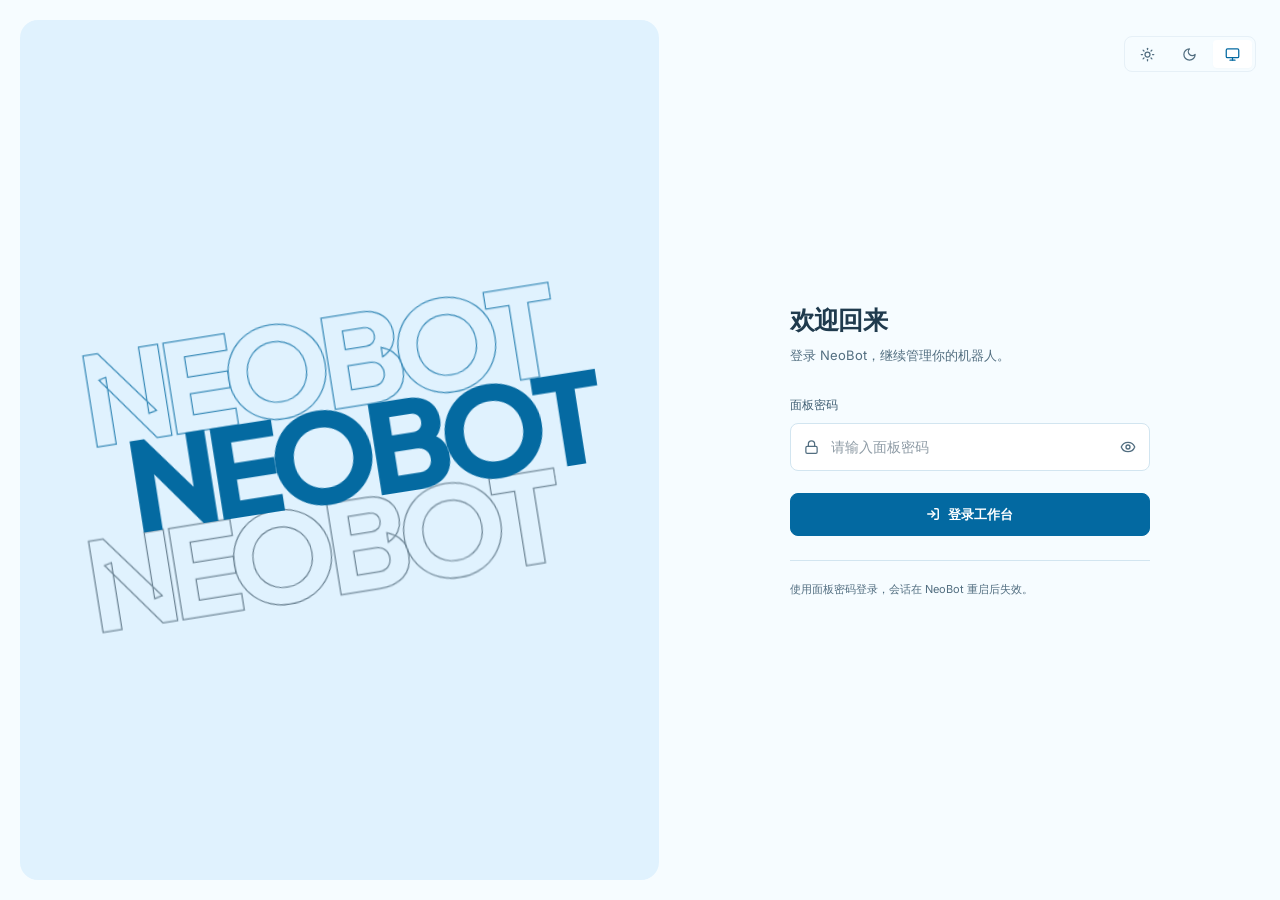
==== commit 69359f62: "Merge branch 'SuperQuail:dev' into dev" ====
--- a/app/src/neobot_app/builtin_plugins/dashboard/web/index.html
+++ b/app/src/neobot_app/builtin_plugins/dashboard/web/index.html
@@ -6,8 +6,8 @@
     <meta name="viewport" content="width=device-width, initial-scale=1.0" />
     <meta name="robots" content="noindex, nofollow, nosnippet, noimageindex" />
     <title>NeoBot 面板</title>
-    <script type="module" crossorigin src="./assets/index-CCX6CwAC.js"></script>
-    <link rel="stylesheet" crossorigin href="./assets/index-pFKW4aCX.css">
+    <script type="module" crossorigin src="./assets/index-mEWVtTIE.js"></script>
+    <link rel="stylesheet" crossorigin href="./assets/index-B7mf4_QU.css">
   </head>
   <body>
     <div id="root"></div>
--- a/app/src/neobot_app/builtin_plugins/dashboard/web/assets/index-B7mf4_QU.css
+++ b/app/src/neobot_app/builtin_plugins/dashboard/web/assets/index-B7mf4_QU.css
@@ -0,0 +1 @@
+@font-face{font-family:Inter Variable;font-style:normal;font-weight:100 900;font-display:swap;src:url(./inter-latin-wght-normal-Dx4kXJAl.woff2) format("woff2");unicode-range:U+0000-00FF,U+0131,U+0152-0153,U+02BB-02BC,U+02C6,U+02DA,U+02DC,U+0304,U+0308,U+0329,U+2000-206F,U+20AC,U+2122,U+2191,U+2193,U+2212,U+2215,U+FEFF,U+FFFD}@font-face{font-family:Plus Jakarta Sans Variable;font-style:normal;font-weight:200 800;font-display:swap;src:url(./plus-jakarta-sans-latin-wght-normal-eXO_dkmS.woff2) format("woff2");unicode-range:U+0000-00FF,U+0131,U+0152-0153,U+02BB-02BC,U+02C6,U+02DA,U+02DC,U+0304,U+0308,U+0329,U+2000-206F,U+20AC,U+2122,U+2191,U+2193,U+2212,U+2215,U+FEFF,U+FFFD}@font-face{font-family:JetBrains Mono Variable;font-style:normal;font-weight:100 800;font-display:swap;src:url(./jetbrains-mono-latin-wght-normal-B9CIFXIH.woff2) format("woff2");unicode-range:U+0000-00FF,U+0131,U+0152-0153,U+02BB-02BC,U+02C6,U+02DA,U+02DC,U+0304,U+0308,U+0329,U+2000-206F,U+20AC,U+2122,U+2191,U+2193,U+2212,U+2215,U+FEFF,U+FFFD}/*! tailwindcss v4.3.3 | MIT License | https://tailwindcss.com */@layer properties{@supports (((-webkit-hyphens:none)) and (not (margin-trim:inline))) or ((-moz-orient:inline) and (not (color:rgb(from red r g b)))){*,:before,:after,::backdrop{--tw-rotate-x:initial;--tw-rotate-y:initial;--tw-rotate-z:initial;--tw-skew-x:initial;--tw-skew-y:initial;--tw-ordinal:initial;--tw-slashed-zero:initial;--tw-numeric-figure:initial;--tw-numeric-spacing:initial;--tw-numeric-fraction:initial;--tw-outline-style:solid;--tw-blur:initial;--tw-brightness:initial;--tw-contrast:initial;--tw-grayscale:initial;--tw-hue-rotate:initial;--tw-invert:initial;--tw-opacity:initial;--tw-saturate:initial;--tw-sepia:initial;--tw-drop-shadow:initial;--tw-drop-shadow-color:initial;--tw-drop-shadow-alpha:100%;--tw-drop-shadow-size:initial}}}@layer theme{:root,:host{--font-sans:"Inter Variable", "Noto Sans SC", "Microsoft YaHei UI", "PingFang SC", "Microsoft YaHei", "Noto Sans CJK SC", sans-serif;--font-mono:"JetBrains Mono Variable", Consolas, "Microsoft YaHei UI", monospace;--spacing:.25rem;--radius-sm:.25rem;--default-transition-duration:.15s;--default-transition-timing-function:cubic-bezier(.4, 0, .2, 1);--default-font-family:"Inter Variable", "Noto Sans SC", "Microsoft YaHei UI", "PingFang SC", "Microsoft YaHei", "Noto Sans CJK SC", sans-serif;--default-mono-font-family:"JetBrains Mono Variable", Consolas, "Microsoft YaHei UI", monospace;--radius-control:8px}}@layer base{*,:after,:before,::backdrop{box-sizing:border-box;border:0 solid;margin:0;padding:0}::file-selector-button{box-sizing:border-box;border:0 solid;margin:0;padding:0}html,:host{-webkit-text-size-adjust:100%;-moz-tab-size:4;tab-size:4;line-height:1.5;font-family:var(--default-font-family,-apple-system, BlinkMacSystemFont, "Segoe UI", Roboto, "Helvetica Neue", "Noto Sans", Arial, sans-serif, "Apple Color Emoji", "Segoe UI Emoji", "Segoe UI Symbol", "Noto Color Emoji");font-feature-settings:var(--default-font-feature-settings,normal);font-variation-settings:var(--default-font-variation-settings,normal);-webkit-tap-highlight-color:transparent}hr{height:0;color:inherit;border-top-width:1px}abbr:where([title]){-webkit-text-decoration:underline dotted;text-decoration:underline dotted}h1,h2,h3,h4,h5,h6{font-size:inherit;font-weight:inherit}a{color:inherit;-webkit-text-decoration:inherit;text-decoration:inherit}b,strong{font-weight:bolder}code,kbd,samp,pre{font-family:var(--default-mono-font-family,ui-monospace, SFMono-Regular, Menlo, Monaco, Consolas, "Liberation Mono", "Courier New", monospace);font-feature-settings:var(--default-mono-font-feature-settings,normal);font-variation-settings:var(--default-mono-font-variation-settings,normal);font-size:1em}small{font-size:80%}sub,sup{vertical-align:baseline;font-size:75%;line-height:0;position:relative}sub{bottom:-.25em}sup{top:-.5em}table{text-indent:0;border-color:inherit;border-collapse:collapse}:-moz-focusring:where(:not(iframe)){outline:auto}progress{vertical-align:baseline}summary{display:list-item}ol,ul,menu{list-style:none}img,svg,video,canvas,audio,iframe,embed,object{vertical-align:middle;display:block}img,video{max-width:100%;height:auto}button,input,select,optgroup,textarea{font:inherit;font-feature-settings:inherit;font-variation-settings:inherit;letter-spacing:inherit;color:inherit;opacity:1;background-color:#0000;border-radius:0}::file-selector-button{font:inherit;font-feature-settings:inherit;font-variation-settings:inherit;letter-spacing:inherit;color:inherit;opacity:1;background-color:#0000;border-radius:0}:where(select:is([multiple],[size])) optgroup{font-weight:bolder}:where(select:is([multiple],[size])) optgroup option{padding-inline-start:20px}::file-selector-button{margin-inline-end:4px}::placeholder{opacity:1}@supports (not ((-webkit-appearance:-apple-pay-button))) or (contain-intrinsic-size:1px){::placeholder{color:currentColor}@supports (color:color-mix(in lab,red,red)){::placeholder{color:color-mix(in oklab,currentcolor 50%,transparent)}}}textarea{resize:vertical}::-webkit-search-decoration{-webkit-appearance:none}::-webkit-date-and-time-value{min-height:1lh;text-align:inherit}::-webkit-datetime-edit{display:inline-flex}::-webkit-datetime-edit-fields-wrapper{padding:0}::-webkit-datetime-edit{padding-block:0}::-webkit-datetime-edit-year-field{padding-block:0}::-webkit-datetime-edit-month-field{padding-block:0}::-webkit-datetime-edit-day-field{padding-block:0}::-webkit-datetime-edit-hour-field{padding-block:0}::-webkit-datetime-edit-minute-field{padding-block:0}::-webkit-datetime-edit-second-field{padding-block:0}::-webkit-datetime-edit-millisecond-field{padding-block:0}::-webkit-datetime-edit-meridiem-field{padding-block:0}::-webkit-calendar-picker-indicator{line-height:1}:-moz-ui-invalid{box-shadow:none}button,input:where([type=button],[type=reset],[type=submit]){-webkit-appearance:button;-moz-appearance:button;appearance:button}::file-selector-button{-webkit-appearance:button;-moz-appearance:button;appearance:button}::-webkit-inner-spin-button{height:auto}::-webkit-outer-spin-button{height:auto}[hidden]:where(:not([hidden=until-found])){display:none!important}button:not(:disabled),[role=button]:not([aria-disabled=true]){cursor:pointer}}@layer components;@layer utilities{.collapse{visibility:collapse}.visible{visibility:visible}.sr-only{clip-path:inset(50%);white-space:nowrap;border-width:0;width:1px;height:1px;margin:-1px;padding:0;position:absolute;overflow:hidden}.fixed{position:fixed}.relative{position:relative}.static{position:static}.container{width:100%}@media (min-width:40rem){.container{max-width:40rem}}@media (min-width:48rem){.container{max-width:48rem}}@media (min-width:64rem){.container{max-width:64rem}}@media (min-width:80rem){.container{max-width:80rem}}@media (min-width:96rem){.container{max-width:96rem}}.block{display:block}.contents{display:contents}.flex{display:flex}.grid{display:grid}.hidden{display:none}.inline{display:inline}.table{display:table}.shrink-0{flex-shrink:0}.transform{transform:var(--tw-rotate-x,) var(--tw-rotate-y,) var(--tw-rotate-z,) var(--tw-skew-x,) var(--tw-skew-y,)}.resize{resize:both}.p-2{padding:calc(var(--spacing) * 2)}.p-4{padding:calc(var(--spacing) * 4)}.tabular-nums{--tw-numeric-spacing:tabular-nums;font-variant-numeric:var(--tw-ordinal,) var(--tw-slashed-zero,) var(--tw-numeric-figure,) var(--tw-numeric-spacing,) var(--tw-numeric-fraction,)}.outline{outline-style:var(--tw-outline-style);outline-width:1px}.\!filter{filter:var(--tw-blur,) var(--tw-brightness,) var(--tw-contrast,) var(--tw-grayscale,) var(--tw-hue-rotate,) var(--tw-invert,) var(--tw-saturate,) var(--tw-sepia,) var(--tw-drop-shadow,)!important}.filter{filter:var(--tw-blur,) var(--tw-brightness,) var(--tw-contrast,) var(--tw-grayscale,) var(--tw-hue-rotate,) var(--tw-invert,) var(--tw-saturate,) var(--tw-sepia,) var(--tw-drop-shadow,)}.transition{transition-property:color,background-color,border-color,outline-color,text-decoration-color,fill,stroke,--tw-gradient-from,--tw-gradient-via,--tw-gradient-to,opacity,box-shadow,transform,translate,scale,rotate,filter,-webkit-backdrop-filter,backdrop-filter,display,content-visibility,overlay,pointer-events;transition-timing-function:var(--tw-ease,var(--default-transition-timing-function));transition-duration:var(--tw-duration,var(--default-transition-duration))}}@property --tw-rotate-x{syntax:"*";inherits:false}@property --tw-rotate-y{syntax:"*";inherits:false}@property --tw-rotate-z{syntax:"*";inherits:false}@property --tw-skew-x{syntax:"*";inherits:false}@property --tw-skew-y{syntax:"*";inherits:false}@property --tw-ordinal{syntax:"*";inherits:false}@property --tw-slashed-zero{syntax:"*";inherits:false}@property --tw-numeric-figure{syntax:"*";inherits:false}@property --tw-numeric-spacing{syntax:"*";inherits:false}@property --tw-numeric-fraction{syntax:"*";inherits:false}@property --tw-outline-style{syntax:"*";inherits:false;initial-value:solid}@property --tw-blur{syntax:"*";inherits:false}@property --tw-brightness{syntax:"*";inherits:false}@property --tw-contrast{syntax:"*";inherits:false}@property --tw-grayscale{syntax:"*";inherits:false}@property --tw-hue-rotate{syntax:"*";inherits:false}@property --tw-invert{syntax:"*";inherits:false}@property --tw-opacity{syntax:"*";inherits:false}@property --tw-saturate{syntax:"*";inherits:false}@property --tw-sepia{syntax:"*";inherits:false}@property --tw-drop-shadow{syntax:"*";inherits:false}@property --tw-drop-shadow-color{syntax:"*";inherits:false}@property --tw-drop-shadow-alpha{syntax:"<percentage>";inherits:false;initial-value:100%}@property --tw-drop-shadow-size{syntax:"*";inherits:false}:root{color-scheme:light;--neutral-0: #ffffff;--neutral-50: #f6fcff;--neutral-100: #eef9ff;--neutral-200: #d2e5f0;--neutral-500: #526e80;--neutral-700: #3f5e73;--neutral-900: #1f3a4d;--sky-50: #f0f9ff;--sky-100: #e0f2fe;--sky-200: #bae6fd;--sky-300: #7dd3fc;--sky-400: #38bdf8;--sky-500: #0ea5e9;--sky-700: #0369a1;--sky-800: #075985;--bg: var(--neutral-50);--panel: var(--neutral-0);--panel-2: var(--neutral-100);--surface-elevated: var(--neutral-0);--surface-sidebar: #ffffff;--surface-hero: var(--sky-100);--surface-field: #ffffff;--border: var(--neutral-200);--border-soft: #e6f0f7;--text: var(--neutral-900);--text-secondary: var(--neutral-700);--muted: var(--neutral-500);--text-disabled: #879eae;--text-on-brand: #ffffff;--brand: var(--sky-700);--brand-hover: var(--sky-800);--brand-soft: var(--sky-100);--brand-light: var(--sky-300);--brand-mid: var(--sky-400);--brand-strong: var(--sky-800);--brand-nav: var(--neutral-500);--brand-nav-dark: var(--neutral-500);--accent: #2563eb;--accent-soft: #eaf2ff;--ok: #2c7552;--warn: #916010;--err: #bc3c36;--info: #326da8;--green: var(--ok);--amber: var(--warn);--red: var(--err);--success-soft: #e9f3ec;--warning-soft: #fbf1dc;--danger-soft: #fbece9;--info-soft: #eaf1f8;--focus-ring: color-mix(in srgb, var(--brand) 28%, transparent);--focus-outline-offset: -3px;--radius: 12px;--radius-control: 8px;--radius-large: 16px;--shadow: 0 1px 2px rgb(24 32 48 / 2%);--shadow-elevated: 0 16px 48px rgb(24 32 48 / 12%), 0 2px 8px rgb(24 32 48 / 4%);--font-cjk: "Noto Sans SC", "Microsoft YaHei UI", "PingFang SC", "Microsoft YaHei", "Noto Sans CJK SC";--font-sans: "Inter Variable", var(--font-cjk), system-ui, sans-serif;--font-display: "Plus Jakarta Sans Variable", var(--font-cjk), system-ui, sans-serif;--font-mono: "JetBrains Mono Variable", "Cascadia Code", Consolas, var(--font-cjk), monospace;--space-1: 4px;--space-2: 8px;--space-3: 12px;--space-4: 16px;--space-5: 20px;--space-6: 24px;--space-8: 32px;--space-10: 40px;--page-max-width: 1600px;--page-gutter: clamp(20px, 2vw, 32px);--page-gap: 28px;--card-padding: 24px;--control-height: 38px;--scrollbar-thumb: #b7cedd;--scrollbar-hover: #8daabc;--motion-fast: .12s;--motion-base: .2s;--ease-out: cubic-bezier(.2, .7, .2, 1);--z-header: 20;--z-panel: 30;--z-sidebar: 40;--z-dropdown: 60;--z-tooltip: 70;--z-modal: 900;--z-toast: 1000;--sidebar-width: 224px}html[data-theme=dark]{color-scheme:dark;--bg: #0f2238;--panel: #19304c;--panel-2: #122a43;--surface-elevated: #203b58;--surface-sidebar: #122a43;--surface-hero: #123653;--surface-field: #19304c;--border: #2a3d5e;--border-soft: #233a55;--text: #e7f6ff;--text-secondary: #bfd5e5;--muted: #9cb7cb;--text-disabled: #6b8397;--text-on-brand: #0f2238;--brand: var(--sky-300);--brand-hover: var(--sky-200);--brand-soft: #143c5a;--brand-light: var(--sky-300);--brand-mid: var(--sky-400);--brand-strong: var(--sky-200);--brand-nav: var(--muted);--brand-nav-dark: var(--muted);--accent: var(--sky-400);--accent-soft: #183e61;--ok: #8bcba2;--warn: #e3bb73;--err: #f29a91;--info: #9cbee6;--success-soft: #27392d;--warning-soft: #3b3223;--danger-soft: #422b28;--info-soft: #293442;--shadow: 0 2px 8px rgb(0 0 0 / 8%);--shadow-elevated: 0 16px 48px rgb(0 0 0 / 30%);--scrollbar-thumb: #3b5875;--scrollbar-hover: #5a7893}*{box-sizing:border-box;scrollbar-width:thin;scrollbar-color:var(--scrollbar-thumb) transparent}html,body,#root{height:100%;margin:0}html{overflow:hidden}body{overflow:hidden;background:var(--bg);color:var(--text);font:14px/1.6 var(--font-sans);-webkit-font-smoothing:antialiased}button,input,select,textarea{font:inherit}button,a,input,select,textarea{-webkit-tap-highlight-color:transparent;transition:background-color var(--motion-fast),border-color var(--motion-fast),color var(--motion-fast),box-shadow var(--motion-fast)}button:not(:disabled),summary,select:not(:disabled){cursor:pointer}button:focus-visible,a:focus-visible,summary:focus-visible,[tabindex="0"]:focus-visible{outline:2px solid var(--brand);outline-offset:var(--focus-outline-offset)}:is(.btn,.btn-sm).primary:focus-visible{outline-color:var(--text-on-brand)}::selection{color:var(--text-on-brand);background:var(--brand)}code,.mono,.lv-time,.lv-msg,.log-viewport{font-family:var(--font-mono)}code{overflow-wrap:anywhere}svg{flex-shrink:0}input[type=checkbox],input[type=radio]{accent-color:var(--brand)}textarea{line-height:1.65}pre{-moz-tab-size:2;tab-size:2}hr{border:0;border-top:1px solid var(--border)}.muted{color:var(--muted)}.small{font-size:12px}.spacer{flex:1}.sr-only{position:absolute;width:1px;height:1px;padding:0;margin:-1px;overflow:hidden;clip:rect(0,0,0,0);white-space:nowrap;border:0}.page{display:flex;flex-direction:column;gap:var(--page-gap);min-width:0;width:100%;max-width:var(--page-max-width);margin:0 auto}.page--viewport{height:100%;min-height:0;overflow:hidden}.page--viewport>:not(:last-child){flex-shrink:0}.page-header{display:flex;align-items:center;justify-content:space-between;gap:20px;min-height:var(--control-height);padding:0;flex-shrink:0}.page-heading{display:flex;align-items:baseline;flex-wrap:wrap;gap:4px 14px;min-width:0}.page-title{margin:0;font:650 20px/1.4 var(--font-display);letter-spacing:-.3px;flex-shrink:0}.page-description{margin:0;color:var(--muted);font-size:12px;max-width:68ch;line-height:1.6}.page-actions{display:flex;align-items:center;flex-wrap:wrap;justify-content:flex-end;gap:8px;min-width:0}.page>.page-header{margin-bottom:-8px}.card{min-width:0;padding:var(--card-padding);background:var(--panel);border:1px solid var(--border);border-radius:var(--radius);box-shadow:var(--shadow)}.card-head{display:flex;align-items:center;justify-content:space-between;gap:12px;margin-bottom:18px;flex-wrap:wrap}.card-head h3{margin:0;font-size:14px;font-weight:650;letter-spacing:-.15px}.grid{display:grid;gap:var(--space-6);min-width:0}.stats{grid-template-columns:repeat(4,minmax(0,1fr))}.two-col{grid-template-columns:repeat(2,minmax(0,1fr))}.empty{padding:34px 16px;text-align:center;color:var(--muted)}.icon-btn{width:34px;height:34px;display:inline-flex;align-items:center;justify-content:center;flex-shrink:0;padding:0;background:transparent;border:1px solid var(--border);border-radius:var(--radius-control);color:var(--text-secondary)}.icon-btn:hover:not(:disabled){background:var(--panel-2);color:var(--brand);border-color:var(--brand)}.icon-btn:disabled,.btn:disabled,.btn-sm:disabled{cursor:not-allowed;color:var(--text-disabled)}.input{min-width:0;height:var(--control-height);padding:0 11px;border:1px solid var(--border);border-radius:var(--radius-control);background:var(--surface-field);color:var(--text)}.input::placeholder{color:var(--muted);opacity:.85}.input:focus{outline:none;border-color:var(--brand);box-shadow:inset 0 0 0 3px var(--focus-ring)}.input:disabled{background:var(--panel-2);color:var(--text-disabled);cursor:not-allowed}textarea.input{height:auto;padding:10px 12px}.btn,.btn-sm{display:inline-flex;align-items:center;justify-content:center;gap:7px;flex-shrink:0;white-space:nowrap;border:1px solid var(--border);border-radius:var(--radius-control);background:var(--panel);color:var(--text-secondary);font-size:13px;font-weight:550;text-decoration:none}.btn{min-height:var(--control-height);padding:7px 13px}.btn-sm{min-height:30px;padding:4px 10px;font-size:12px}.btn:hover:not(:disabled),.btn-sm:hover:not(:disabled){background:var(--panel-2);border-color:color-mix(in srgb,var(--muted) 45%,var(--border))}.btn.primary,.btn-sm.primary{background:var(--brand);border-color:var(--brand);color:var(--text-on-brand)}.btn.primary:hover:not(:disabled),.btn-sm.primary:hover:not(:disabled){background:var(--brand-hover);border-color:var(--brand-hover)}.btn.ghost,.btn-sm.ghost{background:transparent;border-color:transparent}.btn.danger,.btn-sm.danger{color:var(--err);border-color:color-mix(in srgb,var(--err) 35%,var(--border))}.btn.danger:hover:not(:disabled),.btn-sm.danger:hover:not(:disabled){background:var(--danger-soft);border-color:var(--err)}.button-spinner{animation:spin .9s linear infinite}@keyframes spin{to{transform:rotate(360deg)}}.tag{display:inline-flex;align-items:center;gap:4px;border-radius:5px;padding:2px 7px;font-size:11px;font-weight:550;white-space:nowrap;line-height:1.5}.tag.ok{background:var(--success-soft);color:var(--ok)}.tag.warn{background:var(--warning-soft);color:var(--warn)}.tag.err{background:var(--danger-soft);color:var(--err)}.tag.info{background:var(--info-soft);color:var(--info)}.tag.debug{background:var(--panel-2);color:var(--muted)}.stat-card{position:relative;overflow:hidden;padding:20px}.stat-label{color:var(--muted);font-size:12px;font-weight:500}.stat-value{margin:8px 0 3px;color:var(--text);font:650 28px/1.25 var(--font-display);letter-spacing:-.9px;font-variant-numeric:tabular-nums;overflow-wrap:anywhere}.stat-sub{color:var(--muted);font-size:11px}.stat-icon{display:flex;align-items:center;justify-content:center;width:32px;height:32px;background:var(--brand-soft);color:var(--brand);border-radius:8px;margin-bottom:14px}.stat-icon svg{width:16px;height:16px}.stat-icon.accent{color:var(--accent);background:var(--accent-soft)}.stat-spark{position:absolute;bottom:10px;right:10px;width:92px;height:32px;opacity:.6;pointer-events:none}.stat-spark .spark{height:32px}.spark{width:100%;height:80px}.spark-line{fill:none;stroke:var(--brand);stroke-width:2;vector-effect:non-scaling-stroke}.spark-area{fill:var(--brand-soft);stroke:none}.spark-empty{color:var(--muted);padding:24px 0;text-align:center}.linechart{width:100%;height:180px}.lc-wrap{position:relative;width:100%}.lc-line{fill:none;stroke:var(--brand);stroke-width:2;vector-effect:non-scaling-stroke}.lc-area{fill:var(--brand-soft);stroke:none}.lc-grid line{stroke:var(--border-soft);stroke-width:1;vector-effect:non-scaling-stroke}.lc-grid text{fill:var(--muted);font-size:10px}.lc-empty-text{fill:var(--muted);font-size:12px}.lc-cursor{pointer-events:none}.lc-guide{stroke:var(--brand);stroke-width:1;stroke-dasharray:3 3;opacity:.7;vector-effect:non-scaling-stroke}.lc-dot{fill:var(--panel);stroke:var(--brand);stroke-width:2.5;vector-effect:non-scaling-stroke}.lc-tooltip{position:absolute;z-index:var(--z-tooltip);display:flex;flex-direction:column;gap:2px;max-width:260px;padding:10px 12px;border:1px solid var(--border);border-radius:var(--radius-control);background:var(--surface-elevated);box-shadow:var(--shadow-elevated);font-size:11px;line-height:1.5;white-space:nowrap;pointer-events:none}.lc-tooltip-name,.lc-tooltip-label,.lc-tooltip-row-label{color:var(--muted)}.lc-tooltip-value,.lc-tooltip-row-value{color:var(--text);font-weight:600;font-variant-numeric:tabular-nums}.lc-tooltip-row{display:flex;align-items:baseline;justify-content:space-between;gap:14px;margin-top:2px}.lc-tooltip-value+.lc-tooltip-row{margin-top:6px;padding-top:6px;border-top:1px solid var(--border-soft)}.modal-backdrop{position:fixed;top:0;right:0;bottom:0;left:0;z-index:var(--z-modal);background:#0f223861;-webkit-backdrop-filter:blur(3px);backdrop-filter:blur(3px)}.modal{position:fixed;top:50%;left:50%;transform:translate(-50%,-50%);z-index:var(--z-modal);width:460px;max-width:calc(100vw - 32px);max-height:calc(100dvh - 48px);display:flex;flex-direction:column;overflow:hidden;border:1px solid var(--border);border-radius:14px;background:var(--panel);box-shadow:var(--shadow-elevated)}.modal-head{display:flex;align-items:center;justify-content:space-between;flex-shrink:0;gap:12px;padding:14px 20px;border-bottom:1px solid var(--border-soft)}.modal-head h3{margin:0;font-size:16px;font-weight:650}.modal-head .icon-btn{border-color:transparent}.modal-body{flex:1 1 auto;padding:20px;overflow-y:auto;min-height:0;overscroll-behavior:contain}.modal-body>:first-child{margin-top:0}.modal-body>:last-child{margin-bottom:0}.modal-body>.cfg-row,.modal-body>form>.cfg-row{padding-block:10px}.modal-body>.cfg-row:first-child,.modal-body>form>.cfg-row:first-child{padding-top:0}.modal-body>.cfg-row>.cfg-label,.modal-body>form>.cfg-row>.cfg-label{padding-top:0}.modal-footer{flex-shrink:0;padding:14px 20px;border-top:1px solid var(--border-soft);background:var(--panel)}.modal-footer .modal-actions{margin:0}.modal.modal-wide{width:900px}.modal .cfg-row{grid-template-columns:1fr;gap:7px}.modal .cfg-control{width:100%}.modal-actions{display:flex;justify-content:flex-end;flex-wrap:wrap;gap:8px;margin-top:20px}.confirm-description{margin:0;color:var(--text-secondary);line-height:1.8;white-space:pre-wrap}@media (max-width: 1000px){.stats{grid-template-columns:repeat(2,minmax(0,1fr))}}@media (max-width: 850px){.two-col{grid-template-columns:minmax(0,1fr)}}@media (max-width: 600px){:root{--page-gap: 20px;--card-padding: 20px}.page{gap:var(--page-gap)}.page-header{display:grid;grid-template-columns:minmax(0,1fr) auto;align-items:center;gap:6px 12px}.page-heading{display:contents}.page-title{grid-column:1;grid-row:1;font-size:19px}.page-description{grid-column:1 / -1;grid-row:2;margin:0;font-size:12px}.page-actions{grid-column:2;grid-row:1;justify-content:flex-end;gap:6px;max-width:216px}.page-actions .btn{min-height:34px;padding:6px 9px;font-size:12px}.card,.stat-card{padding:16px}.stat-value{font-size:24px}.stat-spark{display:none}.modal{max-width:calc(100vw - 20px);max-height:calc(100dvh - 24px)}.modal-head,.modal-footer{padding:12px 16px}.modal-body{padding:16px}}@media (pointer: coarse){.btn,.icon-btn{min-height:42px}.icon-btn{min-width:42px}}@media (prefers-reduced-motion: reduce){*,*:before,*:after{animation-duration:.01ms!important;animation-iteration-count:1!important;transition-duration:.01ms!important;scroll-behavior:auto!important}}.btn:disabled,.btn.primary:disabled,.btn.danger:disabled,.btn-sm:disabled{opacity:1;cursor:not-allowed;filter:none;background:var(--panel-2);border-color:var(--border);color:var(--brand-nav)}.inline-check{display:inline-flex;align-items:center;gap:6px}.btn.danger{color:var(--err);border-color:color-mix(in srgb,var(--err) 40%,var(--border))}.btn.danger:hover:not(:disabled){background:color-mix(in srgb,var(--err) 10%,transparent);border-color:var(--err)}mark{background:#f59e0b33;color:var(--warn);border-radius:3px;padding:0 2px;font-weight:700}.dirty-label{color:var(--warn)}.section-link{display:inline-flex;align-items:center;gap:4px;color:var(--muted);text-decoration:none;font-size:12px}.section-link:hover{color:var(--brand)}.section-link svg{width:14px;height:14px}.stat-card .stat-value{overflow:hidden;text-overflow:ellipsis;white-space:nowrap}.stat-card .stat-sub{overflow-wrap:anywhere}.config-tabs{display:flex;justify-content:space-between;align-items:center;border-bottom:1px solid var(--border);margin-bottom:26px;gap:10px}.config-tabs>div{display:flex;gap:20px}.config-tabs button{display:inline-flex;align-items:center;gap:7px;min-height:42px;border:none;border-bottom:2px solid transparent;background:none;color:var(--muted);padding:12px 0;cursor:pointer;font-size:13px;white-space:nowrap}.config-tabs button svg{width:15px}.config-tabs button.active{color:var(--brand-hover);border-bottom-color:var(--brand-hover);font-weight:600}@media (max-width: 740px){.config-tabs>.small{display:none}}.select-control{display:inline-flex;align-items:center;justify-content:space-between;gap:12px;min-width:0;height:var(--control-height);flex-shrink:0;padding:0 12px;border:1px solid var(--border);border-radius:var(--radius-control);color:var(--text);background:var(--surface-field);font:500 12px var(--font-sans);text-align:left;cursor:pointer}.select-control>span:first-child{overflow:hidden;text-overflow:ellipsis;white-space:nowrap}.select-control-icon{display:flex;flex-shrink:0;color:var(--muted)}.select-control:hover:not(:disabled){border-color:var(--muted)}.select-control:focus-visible,.select-control[data-state=open]{outline:2px solid var(--brand);outline-offset:var(--focus-outline-offset)}.select-control:disabled{opacity:.5;cursor:not-allowed}.select-control-menu{z-index:calc(var(--z-modal) + 10);width:max-content;min-width:var(--radix-select-trigger-width);max-width:min(440px,calc(100vw - 24px));max-height:min(320px,var(--radix-select-content-available-height));overflow:hidden;color:var(--text);background:var(--panel);border:1px solid var(--border);border-radius:var(--radius-control);box-shadow:0 8px 24px #00000016}.select-control-options{padding:5px}.select-control-group+.select-control-group{margin-top:4px;padding-top:4px;border-top:1px solid var(--border)}.select-control-group-label{padding:7px 10px;color:var(--muted);font-size:11px;font-weight:600;line-height:1.5}.select-control-option{position:relative;display:flex;align-items:center;gap:12px;min-height:34px;padding:8px 32px 8px 10px;border-radius:5px;font-size:12px;line-height:1.45;overflow-wrap:anywhere;outline:none;cursor:pointer;-webkit-user-select:none;user-select:none}.select-control-option[data-highlighted]{background:var(--panel-2)}.select-control-option[data-state=checked]{color:var(--brand);background:var(--brand-soft);font-weight:600}.select-control-option[data-disabled]{opacity:.4;pointer-events:none}.select-control-check{position:absolute;right:10px;display:flex}.select-control-scroll{display:flex;align-items:center;justify-content:center;height:22px;color:var(--muted)}@media (max-width: 760px){.select-control-option{min-height:40px}}.info-bar-host{position:fixed;right:24px;bottom:24px;z-index:var(--z-toast);display:flex;flex-direction:column;width:420px;max-width:calc(100vw - 32px)}.info-bar-host[data-details-open=true]{visibility:hidden;pointer-events:none}.info-bar{display:grid;grid-template-columns:18px minmax(0,1fr) 28px;align-items:start;gap:10px;padding:12px;background:var(--surface-elevated);border:1px solid var(--border);border-left:3px solid var(--brand);border-radius:var(--radius);box-shadow:var(--shadow-elevated);font-size:13px}.info-bar.ok{border-left-color:var(--ok)}.info-bar.warn{border-left-color:var(--warn)}.info-bar.err{border-left-color:var(--err)}.info-bar-icon{margin-top:2px;color:var(--brand)}.info-bar.ok .info-bar-icon{color:var(--ok)}.info-bar.warn .info-bar-icon{color:var(--warn)}.info-bar.err .info-bar-icon{color:var(--err)}.info-bar-content{min-width:0}.info-bar-title{display:block;overflow:hidden;white-space:nowrap;text-overflow:ellipsis;font-weight:650;line-height:1.6}.info-bar-message{display:-webkit-box;-webkit-line-clamp:2;-webkit-box-orient:vertical;overflow:hidden;overflow-wrap:anywhere;margin:3px 0 0;color:var(--muted);font-size:12px;line-height:1.6}.info-bar-details,.info-bar-close{display:inline-flex;align-items:center;justify-content:center;border:0;background:transparent;cursor:pointer}.info-bar-details{min-height:26px;margin-top:3px;padding:2px 0;color:var(--brand-hover);font-size:11px;font-weight:600}.info-bar-close{width:28px;height:28px;margin-top:-3px;border-radius:6px;color:var(--muted)}.info-bar-close:hover{background:var(--panel-2);color:var(--text)}.info-bar-details:hover{text-decoration:underline}.info-bar-detail-content{overflow-wrap:anywhere}.info-bar-detail-content>h4{margin:0;font-size:14px}.info-bar-detail-content>p{margin:12px 0 0;color:var(--muted);white-space:pre-wrap;line-height:1.8}.info-bar-detail-extra{margin-top:16px}.info-bar-detail-extra pre{white-space:pre-wrap;overflow-wrap:anywhere}@media (max-width: 600px){.info-bar-host{right:16px;bottom:16px}}@media (pointer: coarse){.info-bar{grid-template-columns:18px minmax(0,1fr) 42px;gap:8px}.info-bar-close{width:42px;height:42px;margin-top:-4px}.info-bar-details{min-height:40px}}.cfg-errors{margin:6px 0 0;padding-left:18px;font-size:12px;line-height:1.7}.cfg-errors code{color:var(--err, #d9534f)}.workspace-empty{display:flex;flex:1;flex-direction:column;align-items:center;justify-content:center;text-align:center;padding:50px 20px;color:var(--muted)}.workspace-empty>svg{width:36px;height:36px;opacity:.6;margin-bottom:14px}.workspace-empty h2,.workspace-empty h3{color:var(--text);font-size:16px;margin:4px 0}.workspace-empty p{font-size:12px;line-height:1.8}.workspace-error,.config-notice{display:flex;flex-wrap:wrap;align-items:center;gap:10px;padding:14px 16px;margin:14px 0;border-radius:6px;font-size:13px;line-height:1.7;overflow-wrap:anywhere}.workspace-error{background:color-mix(in srgb,var(--err) 8%,transparent);color:var(--err);border:1px solid color-mix(in srgb,var(--err) 20%,transparent)}.config-notice{background:color-mix(in srgb,var(--ok) 8%,transparent);color:var(--ok)}.config-notice.warning{background:color-mix(in srgb,var(--warn) 8%,transparent);color:var(--warn)}.inline-alert{--alert-color: var(--info);--alert-surface: var(--info-soft);display:flex;align-items:flex-start;gap:12px;min-width:0;padding:14px 16px;border:1px solid color-mix(in srgb,var(--alert-color) 20%,var(--border-soft));border-radius:var(--radius-control);background:var(--alert-surface);color:var(--alert-color);font-size:13px;line-height:1.65}.inline-alert--error{--alert-color: var(--err);--alert-surface: var(--danger-soft)}.inline-alert--warning{--alert-color: var(--warn);--alert-surface: var(--warning-soft)}.inline-alert--success{--alert-color: var(--ok);--alert-surface: var(--success-soft)}.inline-alert-icon{flex:0 0 auto;margin-top:2px}.inline-alert-content{flex:1;min-width:0;overflow-wrap:anywhere}.inline-alert-title{font-weight:600}.inline-alert-description{color:var(--text-secondary)}.inline-alert-title+.inline-alert-description{margin-top:3px}.inline-alert-description>:first-child{margin-top:0}.inline-alert-description>:last-child{margin-bottom:0}.inline-alert .cfg-errors{margin:6px 0 0;padding-left:18px}.inline-alert-actions{display:flex;align-items:center;flex-wrap:wrap;align-self:center;gap:8px;flex-shrink:0}@media (max-width: 800px){.inline-alert{flex-wrap:wrap}.inline-alert-content{flex-basis:calc(100% - 32px)}.inline-alert-actions{padding-left:29px}}.model-table{width:100%;border-collapse:collapse;font-size:13px}.model-table th{text-align:left;font-size:12px;color:var(--muted, #889);padding:6px 8px;border-bottom:1px solid var(--border)}.model-table td{padding:7px 8px;border-bottom:1px dashed var(--border);vertical-align:top}.model-table code{font-size:12px}.table-scroll{min-width:0;max-width:100%;overflow-x:auto;overscroll-behavior-inline:contain;border-radius:var(--radius-control)}.table-scroll:focus-visible{outline-offset:-2px}.table-scroll-hint{display:none;margin:0;color:var(--muted);font-size:12px}.workspace{display:grid;grid-template-columns:var(--workspace-panel-width, 264px) minmax(0,1fr);flex:1;min-width:0;min-height:0;overflow:hidden;border:1px solid var(--border);border-radius:var(--radius-large);background:var(--panel)}.workspace-panel,.workspace-editor{display:flex;flex-direction:column;min-width:0;min-height:0;position:relative}.workspace-panel{border-right:1px solid var(--border-soft);background:var(--surface-sidebar, var(--panel))}.workspace-panel>.workspace-scroll,.workspace-editor>.workspace-scroll{flex:1;min-height:0;min-width:0;overflow:auto;overscroll-behavior:contain}@media (max-width: 1100px){.workspace{--workspace-panel-width: 248px}}@media (max-width: 740px){.workspace{display:flex}.workspace-panel{width:100%;border-right:0}.workspace-editor{display:none;width:100%}.workspace.show-detail .workspace-panel{display:none}.workspace.show-detail .workspace-editor{display:flex}}.cfg-top-tabs{align-items:center;justify-content:space-between}.config-card{display:flex;flex-direction:column;gap:14px}.config-toolbar .config-tabs{margin-bottom:0}.config-toolbar .btn{min-height:34px;height:auto;padding-top:7px;padding-bottom:7px}.config-body{display:block}.config-page{padding:0}.config-page>.page-header{align-items:center;flex-direction:row;flex-wrap:wrap;gap:12px 20px}.config-page>.page-header>.page-heading{flex:1 1 180px;min-width:0}.config-page>.page-header>.page-actions{flex:0 0 auto;max-width:100%;margin-left:auto}.config-page .cfg-top-tabs{flex-shrink:0;max-width:100%;margin:0;padding:4px;border:1px solid var(--border-soft);border-radius:var(--radius);background:var(--surface-sidebar, var(--panel))}.config-page .cfg-top-tabs>div{gap:4px}.config-page .cfg-top-tabs button{min-height:34px;padding:7px 14px;border:0;border-radius:var(--radius-control);font-weight:550}.config-page .cfg-top-tabs button.active{color:var(--brand-hover);background:var(--panel);box-shadow:0 1px 3px color-mix(in srgb,var(--text) 7%,transparent)}.config-page .config-card{display:flex;flex:1;flex-direction:column;gap:0;min-height:0;min-width:0;padding:0;overflow:hidden;border-radius:var(--radius-large)}.config-panel-scroll{flex:1;min-width:0;min-height:0;padding:24px;overflow:auto;overscroll-behavior:contain}.config-panel-scroll>.card-head{flex-wrap:wrap;gap:10px}.config-toolbar{display:flex;flex-wrap:wrap;align-items:center;gap:8px;margin-bottom:20px}.config-toolbar>.config-tabs{margin:0;border:0}.config-toolbar>.config-tabs>div{gap:4px}.config-toolbar>.config-tabs button{padding:8px 12px;border-radius:var(--radius-control);border:0;min-height:36px}.config-toolbar>.config-tabs button.active{background:var(--brand-soft)}.config-history-action{min-width:36px;padding-right:10px;padding-left:10px}.config-history-action>span{font-size:11px;font-variant-numeric:tabular-nums}.config-more-actions .config-secondary-action{min-height:30px;padding:5px 8px;background:transparent;border-color:transparent;color:var(--muted);font-size:12px}.config-more-actions .config-secondary-action:hover:not(:disabled){background:var(--panel-2);color:var(--text)}.cfg-search{flex:1 1 220px;max-width:400px}.config-card-editor>.config-toolbar{flex-shrink:0;padding:12px 20px;margin:0;border-bottom:1px solid var(--border-soft)}.config-more-actions{flex:0 0 auto;position:relative;margin-left:auto}.config-action-disclosure>summary,.config-mobile-action-label{display:none}.config-disclosure-content{display:flex;align-items:center;justify-content:flex-end;flex-wrap:wrap;gap:6px}.config-more-actions>summary{display:list-item;list-style-position:inside;padding:8px 10px;min-height:36px;border:1px solid var(--border);border-radius:var(--radius-control);background:var(--panel);color:var(--text-secondary);font-size:12px;line-height:18px;white-space:nowrap;cursor:pointer}.config-more-actions>summary:focus-visible{outline:2px solid var(--brand);outline-offset:var(--focus-outline-offset)}.config-more-actions .config-disclosure-content{position:absolute;top:calc(100% + 8px);right:0;z-index:var(--z-dropdown);display:flex;flex-direction:column;align-items:stretch;gap:4px;width:208px;max-width:calc(100vw - 64px);padding:8px;border:1px solid var(--border);border-radius:var(--radius);background:var(--panel);box-shadow:var(--shadow-elevated)}.config-more-actions .config-disclosure-content>.btn{justify-content:flex-start;width:100%;min-height:36px;padding:8px 10px;font-size:12px}.config-more-actions .config-mobile-action-label{display:inline;font-size:12px}.config-card-editor>:is(.config-notice,.workspace-error){flex-shrink:0;margin:12px 24px 0;max-height:25vh;overflow:auto}.config-card-editor>.config-body{flex:1;min-height:0;min-width:0;overflow:hidden}.config-card-editor>.config-source-body{display:flex;flex-direction:column;gap:0;padding:0}.source-editor-heading{display:flex;align-items:center;justify-content:space-between;flex-shrink:0;gap:12px;min-height:42px;padding:10px 20px;border-bottom:1px solid var(--border-soft);color:var(--muted);font-size:11px}.source-editor-heading>span:first-child{display:flex;align-items:center;gap:8px;min-width:0;color:var(--text-secondary)}.source-editor-heading code{overflow:hidden;text-overflow:ellipsis;white-space:nowrap;font-family:var(--font-mono)}.source-editor-heading>span:last-child{flex-shrink:0;font-variant-numeric:tabular-nums}.source-editor-hint{flex-shrink:0;margin:0;padding:8px 20px;border-top:1px solid var(--border-soft);background:var(--surface-sidebar, var(--panel-2));color:var(--muted);font-size:11px;line-height:1.6}.config-footer{display:flex;flex-shrink:0;flex-wrap:wrap;align-items:center;gap:10px;margin:0;padding:16px 24px;border-top:1px solid var(--border-soft);background:var(--panel)}.config-footer>span{display:inline-flex;align-items:center;gap:8px;min-width:0;overflow-wrap:anywhere;font-size:12px}.config-footer>.small{max-width:26%;overflow:hidden;text-overflow:ellipsis;white-space:nowrap}.config-card-editor>.config-main-toolbar{position:relative;flex-wrap:nowrap;gap:6px;padding:8px 12px}.config-card-editor>.config-main-toolbar>.config-tabs{flex:0 0 auto;margin:0}.config-main-toolbar>.config-tabs button{min-height:34px;padding:6px 9px;font-size:12px}.config-card-editor>.config-main-toolbar>.cfg-search{flex:1 1 130px;order:0;width:0;min-width:96px;max-width:none;min-height:34px;padding:6px 10px;font-size:12px}.config-toolbar-spacer{flex:1;min-width:0}.config-sync-status{display:inline-flex;flex:0 1 auto;align-items:center;gap:5px;min-width:0;max-width:118px;font-size:11px}.config-sync-status>span{overflow:hidden;text-overflow:ellipsis;white-space:nowrap}.config-main-toolbar>.btn-sm,.config-runtime-inline>.btn-sm{flex:0 0 auto;min-height:34px;padding:6px 9px;font-size:12px;white-space:nowrap}.config-runtime-inline{display:flex;flex:0 0 auto;align-items:center;gap:6px}.config-main-toolbar>.config-more-actions{margin:0}.config-main-toolbar>.config-more-actions>summary{display:flex;align-items:center;justify-content:center;min-height:34px;padding:6px 8px;list-style:none}.config-main-toolbar>.config-more-actions>summary::-webkit-details-marker{display:none}.config-main-toolbar>.config-more-actions>summary>svg{display:none}.config-main-toolbar .config-disclosure-content>:is(.btn,.btn-sm){justify-content:flex-start;width:100%;min-height:36px;padding:8px 10px;border-color:transparent;background:transparent;font-size:12px}.config-main-toolbar .config-disclosure-content{max-height:min(540px,calc(100dvh - 200px));overflow-y:auto}.config-main-toolbar .config-disclosure-content>.input{width:100%;min-width:0;min-height:40px;font-size:12px}.config-menu-divider{height:1px;margin-block:4px;background:var(--border-soft)}.config-card-editor>.config-main-toolbar[data-compact=true]{padding:8px 10px}.config-main-toolbar[data-compact=true]>.config-sync-status{display:none}.config-main-toolbar[data-compact=true]>.config-tabs button,.config-main-toolbar[data-compact=true]>.config-save-button{min-height:40px;padding-inline:8px}.config-main-toolbar[data-compact=true]>.config-more-actions{position:static}.config-main-toolbar[data-compact=true]>.config-more-actions>summary{width:40px;min-height:40px;padding:8px;font-size:0}.config-main-toolbar[data-compact=true]>.config-more-actions>summary>svg{display:block;width:16px;height:16px}.config-main-toolbar[data-compact=true] .config-disclosure-content{right:10px;width:260px;max-width:calc(100% - 20px)}.config-main-toolbar[data-compact=true] .config-disclosure-content>:is(.btn,.btn-sm){min-height:40px}.config-page .model-table{min-width:0}.config-table-scroll{min-width:0;overflow-x:auto;overscroll-behavior-x:contain}.prompts-page>.panel-skeleton{flex:1;min-height:0}@media (max-width: 1100px){.config-footer>.small{display:none}}@media (max-width: 740px){.config-page>.page-header{flex-direction:column;align-items:stretch}.config-page>.page-header>.page-heading,.config-page>.page-header>.page-actions{flex:initial;width:100%;margin-left:0}.config-page .cfg-top-tabs{width:100%}.config-page .cfg-top-tabs>div{display:grid;grid-template-columns:repeat(4,minmax(0,1fr));width:100%}.config-page .cfg-top-tabs button{width:100%;min-width:0;padding:8px 6px;font-size:12px}.config-panel-scroll{padding:18px}.config-page .config-toolbar{gap:6px;margin-bottom:12px}.config-card-editor>.config-toolbar{padding:14px 16px 12px;margin-bottom:0}.config-toolbar>.cfg-search{max-width:none;flex-basis:100%;order:-1}.config-toolbar .spacer{display:none}.config-toolbar>.config-tabs{margin-right:auto}.config-toolbar>.config-tabs button{padding:8px;font-size:12px}.config-history-action{width:34px;min-width:34px;padding-inline:0}.config-card-editor>:is(.config-notice,.workspace-error){margin:10px 16px 0}.config-footer{padding:12px 16px;gap:8px}.config-footer>.btn{flex:1;min-height:36px;padding:6px 8px;font-size:12px}.config-footer>span{flex-basis:100%}.config-footer .spacer{display:none}.config-card-editor>.config-source-body{padding:0}.source-editor-heading,.source-editor-hint{padding-inline:16px}}@media (max-width: 640px){.config-more-actions{flex:0 0 auto;margin-left:auto}.config-action-disclosure{position:relative}.config-action-disclosure>summary{display:list-item;list-style-position:inside;padding:8px 10px;min-height:36px;border:1px solid var(--border);border-radius:var(--radius-control);background:var(--panel);color:var(--text-secondary);font-size:12px;line-height:18px;white-space:nowrap;cursor:pointer}.config-action-disclosure>summary:focus-visible{outline:2px solid var(--brand);outline-offset:var(--focus-outline-offset)}.config-action-disclosure .config-disclosure-content{position:absolute;top:calc(100% + 8px);right:0;z-index:var(--z-dropdown);display:flex;flex-direction:column;align-items:stretch;gap:4px;width:208px;max-width:calc(100vw - 64px);padding:8px;border:1px solid var(--border);border-radius:var(--radius);background:var(--panel);box-shadow:var(--shadow-elevated)}.config-action-disclosure .config-disclosure-content>.btn{justify-content:flex-start;width:100%;min-height:36px;padding:8px 10px;font-size:12px}.config-mobile-action-label{display:inline}.config-editor-footer{position:relative;display:grid;grid-template-columns:minmax(0,1fr) auto auto;gap:8px;padding:12px 14px}.config-editor-footer>span{gap:6px;font-size:11px;line-height:1.5}.config-editor-footer>.small,.config-editor-footer>.spacer{display:none}.config-editor-footer .config-runtime-actions{position:static}.config-editor-footer .config-runtime-actions .config-disclosure-content{top:auto;bottom:calc(100% + 8px);right:14px;max-width:calc(100% - 28px)}.config-editor-footer>.btn{padding:8px 10px}}.cfg-tree{display:grid;grid-template-columns:210px 1fr;gap:0;border:1px solid var(--border);border-radius:12px;overflow:hidden;background:var(--panel);min-height:420px}.cfg-tree-side{display:flex;flex-direction:column;background:var(--panel-2);border-right:1px solid var(--border);min-width:0}.cfg-tree-cap{padding:10px 12px 6px;color:var(--muted);font-size:11px;letter-spacing:.04em}.cfg-tree-cap b{color:var(--brand)}.cfg-tree-nav{display:flex;flex-direction:column;gap:2px;padding:0 8px 8px;overflow-y:auto;flex:1}.cfg-tree-item{display:flex;align-items:center;gap:6px;width:100%;border:1px solid transparent;background:transparent;color:var(--text);border-radius:9px;padding:6px 9px;font:inherit;font-size:12.5px;text-align:left;cursor:pointer}.cfg-tree-item:hover{background:var(--brand-soft)}.cfg-tree-item.on{background:var(--brand-soft);border-color:var(--brand);font-weight:600}.cfg-tree-item .cfg-tree-name{flex:1;min-width:0;overflow:hidden;text-overflow:ellipsis;white-space:nowrap}.cfg-tree-count{color:var(--muted);font-size:11px;font-variant-numeric:tabular-nums}.cfg-tree-badge{font-size:9.5px;border:1px solid var(--warn);color:var(--warn);border-radius:5px;padding:0 4px}.cfg-tree-empty{color:var(--muted);font-size:12px;padding:8px 10px;margin:0}.cfg-tree-side-foot{display:flex;gap:6px;flex-wrap:wrap;padding:8px;border-top:1px solid var(--border)}.cfg-tree-body{padding:12px 16px;min-width:0;overflow-x:hidden}.cfg-tree-head{display:flex;align-items:baseline;gap:10px;margin-bottom:6px}.cfg-tree-head h3{margin:0;font-size:15px}.cfg-tree-body .cfg-root{gap:0}.cfg-tree-body .cfg-group{border:none;padding:0;background:transparent}:is(.config-page,.modal) .cfg-tree{border-color:var(--border-soft);border-radius:var(--radius);grid-template-columns:224px minmax(0,1fr)}.config-card-editor .cfg-tree{height:100%;min-height:0;border:0;border-radius:0}:is(.config-page,.modal) .cfg-tree-side{min-height:0;background:var(--surface-sidebar, var(--panel-2));border-color:var(--border-soft)}.cfg-tree-select{display:none}:is(.config-page,.modal) .cfg-tree-cap{flex-shrink:0;padding:18px 20px 12px;font-size:12px;letter-spacing:0}:is(.config-page,.modal) .cfg-tree-nav{min-height:0;gap:4px;padding:0 12px 18px;overscroll-behavior:contain}:is(.config-page,.modal) .cfg-tree-item{min-height:40px;flex-shrink:0;padding:10px 12px;font-size:13px;border-radius:var(--radius-control)}:is(.config-page,.modal) .cfg-tree-item.on{border-color:transparent;color:var(--brand-hover)}:is(.config-page,.modal) .cfg-tree-body{min-height:0;padding:20px 24px}.config-card-editor .cfg-tree-body{overflow-y:auto;overscroll-behavior:contain}:is(.config-page,.modal) .cfg-tree-head{align-items:center;min-height:32px;margin-bottom:8px}:is(.config-page,.modal) .cfg-tree-head h3{font-size:16px}.cfg-section-help{position:relative;margin-left:auto}.cfg-section-help>summary{display:flex;align-items:center;justify-content:center;width:32px;height:32px;list-style:none;border-radius:6px;color:var(--muted);cursor:pointer}.cfg-section-help>summary::-webkit-details-marker{display:none}.cfg-section-help>summary:hover,.cfg-section-help[open]>summary{color:var(--brand);background:var(--brand-soft)}.cfg-section-help-content{position:absolute;z-index:var(--z-dropdown);top:calc(100% + 4px);right:0;width:min(320px,calc(100vw - 80px));padding:14px 16px;border:1px solid var(--border);border-radius:var(--radius-control);background:var(--panel);box-shadow:var(--shadow-elevated);color:var(--text-secondary);font-size:12px;line-height:1.7}.cfg-section-help-content>p{margin:8px 0 0}.cfg-section-help-content .cfg-reload-policy{margin-bottom:0}.config-card-editor .cfg-tree-body>.cfg-root>.cfg-group>.cfg-group-content{padding-left:0;border-left:0}@media (max-width: 1100px){:is(.config-page,.modal) .cfg-tree{grid-template-columns:188px minmax(0,1fr)}}@media (max-width: 740px){:is(.config-page,.modal) .cfg-tree{grid-template-columns:minmax(0,1fr);grid-template-rows:auto minmax(0,1fr)}:is(.config-page,.modal) .cfg-tree-side{border-right:0;border-bottom:1px solid var(--border-soft)}:is(.config-page,.modal) .cfg-tree-cap{padding:10px 16px 6px}:is(.config-page,.modal) .cfg-tree-nav{flex-direction:row;overflow-x:auto;overscroll-behavior-x:contain;scrollbar-width:none;padding:0 10px 10px}:is(.config-page,.modal) .cfg-tree-item{width:auto;min-width:max-content;min-height:36px;padding:8px 10px}:is(.config-page,.modal) .cfg-tree-body{padding:20px 18px}.cfg-section-help>summary{min-height:40px}}@media (max-width: 640px){:is(.config-page,.modal) .cfg-tree-select{display:flex;align-items:center;gap:12px;padding:10px 16px;font-size:12px;color:var(--muted)}.cfg-tree-select>span{flex-shrink:0}.cfg-tree-select>select{flex:1;width:0;min-width:0}:is(.config-page,.modal) .cfg-tree-cap,:is(.config-page,.modal) .cfg-tree-nav{display:none}}.env-table-scroll{min-width:0;margin-top:20px;border:1px solid var(--border-soft);border-radius:var(--radius);overflow-x:auto;overscroll-behavior-x:contain}.env-table{min-width:900px}.env-row{display:grid;grid-template-columns:minmax(200px,.9fr) minmax(300px,1.6fr) minmax(180px,1fr) 112px;align-items:center;gap:16px;padding:14px 16px;border-bottom:1px solid var(--border-soft)}.env-row:last-child{border-bottom:0}.env-head{background:var(--panel-2);color:var(--muted);font-size:12px;font-weight:600}.env-head>span:last-child{text-align:right}.env-row.removed{opacity:.45;text-decoration:line-through}.env-key,.env-value,.env-desc{min-width:0;overflow-wrap:anywhere}.env-key{display:flex;align-items:center;flex-wrap:wrap;gap:6px}.env-value{display:grid;grid-template-columns:minmax(0,1fr) 58px;align-items:center;gap:8px}.env-value .tag{justify-self:start;white-space:nowrap}.env-row .input{width:100%;min-width:0}.env-desc{line-height:1.6}.env-actions{display:flex;align-items:center;justify-content:flex-end;gap:6px;white-space:nowrap}.env-add{background:var(--panel-2)}.env-platform-heading{margin-top:28px}.env-platform-scroll{border:1px solid var(--border-soft);border-radius:var(--radius)}.env-panel .env-platform-table{min-width:760px;table-layout:fixed}.env-platform-name-column{width:24%}.env-platform-key-column{width:112px}.env-platform-action-column{width:128px}.env-platform-table :is(th,td){padding:14px 16px;vertical-align:middle;border-bottom:1px solid var(--border-soft)}.env-platform-table th{background:var(--panel-2)}.env-platform-table :is(th,td):last-child{text-align:right}.env-platform-table tr:last-child td{border-bottom:0}.env-platform-url{overflow-wrap:anywhere;line-height:1.6}.install-form .field{display:flex;flex-direction:column;gap:7px;margin-bottom:16px}.install-form .field span{font-size:12px;color:var(--muted)}.install-form .input{width:100%}.source-badge{font-size:11px;padding:1px 6px;border-radius:6px;border:1px solid var(--border);color:var(--muted, #889)}.source-badge.official{border-color:var(--ok, #2f9e44);color:var(--ok, #2f9e44)}.plugin-sidebar-body,.plugin-editor-body{display:flex;flex:1;flex-direction:column;min-width:0;min-height:0}.plugin-workspace{overflow:clip}@media (min-width: 741px){.plugin-workspace{grid-template-rows:minmax(0,1fr) auto}.plugin-workspace>:is(.workspace-panel,.workspace-editor){display:grid;grid-row:1 / -1;grid-template-rows:subgrid}.plugin-workspace :is(.plugin-sidebar-footer,.plugin-editor-footer){grid-row:2}}.plugin-sidebar{display:flex;flex-direction:column;min-height:0;border-right:1px solid var(--border);background:var(--panel)}.plugin-sidebar-heading{display:flex;align-items:center;justify-content:space-between;gap:12px;flex-shrink:0;padding:18px 18px 12px}.plugin-sidebar-heading h2{margin:0;font-size:13px;font-weight:600}.plugin-sidebar-heading>span{font-size:12px;color:var(--muted)}.workspace .icon-btn{display:inline-flex;align-items:center;justify-content:center;flex-shrink:0}.workspace button:disabled{opacity:.42;cursor:not-allowed}.workspace button,.workspace input,.workspace textarea{font-family:inherit}.workspace button:focus-visible,.workspace input:focus-visible,.workspace textarea:focus-visible{outline:2px solid var(--brand-hover);outline-offset:var(--focus-outline-offset)}.plugin-search{display:flex;align-items:center;gap:9px;margin:0 14px 10px;padding:9px 10px;border:1px solid var(--border-soft);border-radius:7px;background:var(--panel);color:var(--muted)}.plugin-search:focus-within{border-color:var(--brand);box-shadow:inset 0 0 0 3px var(--brand-soft)}.plugin-search input,.plugin-search input:focus-visible{width:100%;min-width:0;border:0;background:none;outline:0;color:var(--text);font-size:13px}.plugin-search svg{width:15px;flex-shrink:0}.plugin-search kbd{white-space:nowrap;font-size:9px;opacity:.8}.plugin-source-filter{display:flex;gap:4px;padding:4px;margin:0 14px 12px;border-radius:6px;background:var(--panel-2)}.plugin-source-filter button{flex:1;padding:8px 7px;border:0;border-radius:6px;background:transparent;color:var(--muted);font-size:12px;cursor:pointer}.plugin-source-filter button.active{color:var(--brand-hover);background:var(--panel);font-weight:650;box-shadow:0 2px 5px color-mix(in srgb,var(--text) 4%,transparent)}.plugin-list{flex:1;min-height:0;overflow-y:auto;padding:0 12px 24px}.plugin-list,.plugin-editor-scroll{scrollbar-width:thin;scrollbar-color:var(--border) transparent}.plugin-group{margin-bottom:16px}.plugin-group h2{margin:0}.plugin-group-toggle{display:flex;align-items:center;gap:8px;width:100%;padding:8px 12px 10px;border:0;background:none;font-size:12px;font-weight:600;color:var(--muted);cursor:pointer;text-align:left}.plugin-group-toggle span{margin-left:auto;font-size:10px;font-weight:400}.plugin-group-toggle svg{width:12px;height:12px;transform:rotate(90deg)}.plugin-group-toggle[aria-expanded=false] svg{transform:none}.plugin-list-item{display:flex;align-items:center;gap:10px;position:relative;width:100%;min-height:60px;padding:10px;margin:4px 0;border:1px solid transparent;border-radius:10px;background:none;color:var(--text);text-align:left;cursor:pointer;transition:background .15s,border-color .15s}.plugin-list-item:hover:not(:disabled){background:var(--panel-2)}.plugin-list-item.selected{background:var(--brand-soft);border-color:color-mix(in srgb,var(--brand) 12%,transparent);box-shadow:none}.plugin-item-icon{display:grid;place-items:center;width:32px;height:32px;flex-shrink:0;border:1px solid var(--border-soft);border-radius:6px;background:var(--panel);color:var(--muted)}.plugin-list-item.selected .plugin-item-icon{color:var(--brand-hover)}.plugin-item-copy{display:flex;flex-direction:column;flex:1;gap:3px;min-width:0}.plugin-item-copy>span{overflow:hidden;text-overflow:ellipsis;white-space:nowrap;font-size:13px;font-weight:650}.plugin-item-copy small{display:flex;align-items:center;gap:6px;flex-wrap:wrap;color:var(--muted);font-size:11px}.plugin-status-dot{display:inline-block;flex-shrink:0;width:6px;height:6px;border-radius:50%;background:var(--muted)}.plugin-status-dot.loaded{background:var(--ok)}.plugin-status-dot.error{background:var(--err)}.plugin-status-dot.pending{background:var(--warn)}.plugin-sidebar-footer{display:flex;align-items:center;gap:10px;justify-content:space-between;flex-wrap:wrap;min-height:60px;flex-shrink:0;padding:12px 16px;border-top:1px solid var(--border-soft);color:var(--muted);font-size:12px}.plugin-sidebar-footer>.small{flex:1;min-width:55px;overflow:hidden;text-overflow:ellipsis;white-space:nowrap}.plugin-sidebar-footer>span{display:inline-flex;align-items:center;gap:8px}.plugin-sidebar-footer .icon-btn{border:none;background:none;width:28px;height:28px}.plugin-editor{display:flex;flex-direction:column;min-width:0;min-height:0}.plugin-editor-toolbar{position:relative;min-height:76px;flex-shrink:0;display:flex;flex-wrap:wrap;align-items:center;justify-content:space-between;gap:12px;padding:16px 20px;border-bottom:1px solid var(--border-soft);background:var(--panel)}.plugin-identity{flex:1 1 180px;min-width:0}.plugin-identity-name{display:flex;align-items:center;flex-wrap:wrap;gap:6px 12px}.plugin-identity-name h2{margin:0;min-width:0;font-size:16px;font-weight:600;color:var(--text);overflow-wrap:anywhere}.plugin-identity-status{display:inline-flex;align-items:center;gap:6px;flex-shrink:0;color:var(--muted);font-size:11px}.plugin-identity-status.error{color:var(--err)}.plugin-identity-meta{display:flex;align-items:center;gap:10px;margin-top:5px;font-size:11px;color:var(--muted)}.plugin-toolbar-actions{display:flex;align-items:center;gap:6px;flex-shrink:0;margin-left:auto}.plugin-toolbar-actions>.icon-btn,.plugin-more>summary{width:32px;height:32px;background:transparent;border-color:transparent;border-radius:6px}.plugin-toolbar-actions>.icon-btn:hover:not(:disabled),.plugin-more>summary:hover{background:var(--panel-2);border-color:var(--border)}.toolbar-divider{height:20px;width:1px;background:var(--border);margin:0 3px}.plugin-more{position:static}.plugin-more>summary{list-style:none}.plugin-more>summary::-webkit-details-marker{display:none}.plugin-more>summary:focus-visible{outline:2px solid var(--brand-hover);outline-offset:var(--focus-outline-offset)}.plugin-action-menu{position:absolute;right:20px;top:calc(100% - 8px);width:208px;max-width:calc(100% - 40px);z-index:var(--z-dropdown);padding:7px;border:1px solid var(--border-soft);border-radius:10px;background:var(--panel);box-shadow:var(--shadow)}.plugin-action-menu button{display:flex;align-items:center;gap:10px;width:100%;padding:10px;text-align:left;color:var(--text);background:none;border:0;border-radius:6px;cursor:pointer;font-size:12px}.plugin-action-menu button:hover:not(:disabled){background:var(--panel-2)}.plugin-action-menu .danger{color:var(--err)}.plugin-action-menu hr{border:0;border-top:1px solid var(--border);margin:5px 3px}.plugin-editor-scroll{flex:1;min-height:0;overflow-y:auto;padding:6px 20px 20px}.plugin-editor-scroll>*{min-width:0}.plugin-settings-views{display:grid;gap:24px;margin:0}.plugin-settings-view{min-width:0}.plugin-settings-view+.plugin-settings-view{border-top:1px solid var(--border-soft);padding-top:24px}.plugin-settings-view>h3{margin:0 0 12px;font-size:14px;font-weight:650}.plugin-settings-frame-wrap{min-width:0}.plugin-settings-frame-wrap .plugin-view-frame{display:block;width:100%;border:0;background:var(--panel)}.plugin-editor-scroll.is-source{display:flex;flex-direction:column;padding:0;overflow:hidden}.plugin-editor-scroll.is-source>.plugin-config-panel{display:flex;flex:1;flex-direction:column;min-height:0}.plugin-editor-scroll.is-source .plugin-config-panel>:not(.config-body){flex-shrink:0;max-height:25%;margin:12px 20px;overflow:auto}.plugin-editor-scroll.is-source .config-body{display:flex;flex:1;flex-direction:column;min-height:0}.plugin-config-toolbar{display:flex;flex-wrap:wrap;align-items:center;gap:8px;min-width:0}.plugin-mode-tabs{display:flex;gap:4px;padding:3px;border-radius:var(--radius-control);background:var(--panel-2)}.plugin-mode-tabs button{display:inline-flex;align-items:center;gap:6px;min-height:30px;padding:5px 10px;border:0;border-radius:5px;background:none;color:var(--muted);font-size:12px;white-space:nowrap;cursor:pointer}.plugin-mode-tabs button.active{background:var(--panel);color:var(--text);box-shadow:0 1px 3px color-mix(in srgb,var(--text) 7%,transparent)}.plugin-config-toolbar .btn-sm{flex-shrink:0;padding-inline:8px;color:var(--muted);font-size:12px}.plugin-config-tools{display:flex;align-items:center;flex-wrap:wrap;gap:8px}.plugin-info-content{font-size:13px;line-height:1.6;color:var(--text)}.plugin-info-description{margin:0 0 20px;color:var(--text-secondary);white-space:pre-wrap;overflow-wrap:anywhere}.plugin-info-grid{display:grid;grid-template-columns:repeat(2,minmax(0,1fr));gap:18px 24px;margin:0}.plugin-info-item{min-width:0}.plugin-info-item-wide{grid-column:1 / -1}.plugin-info-grid dt{margin-bottom:4px;color:var(--muted);font-size:12px}.plugin-info-grid dd{margin:0;overflow-wrap:anywhere}.plugin-info-grid dd small{display:block;margin-top:4px;color:var(--muted)}.plugin-info-path{padding:10px 12px;border:1px solid var(--border-soft);border-radius:var(--radius-control);background:var(--panel-2)}.plugin-info-path code{font-family:var(--font-mono);font-size:12px}.plugin-info-tags{display:flex;flex-wrap:wrap;gap:6px}.plugin-info-tags span{padding:3px 8px;border-radius:var(--radius-control);background:var(--panel-2);color:var(--text-secondary);font-size:12px}.plugin-info-notes{margin:22px 0 0;padding-top:18px;border-top:1px solid var(--border-soft);color:var(--muted);font-size:12px}.plugin-info-notes p{margin:8px 0 0}.plugin-info-link{display:inline-flex;align-items:center;gap:6px;margin-top:18px;color:var(--brand-hover);font-size:12px}.meta-chip{display:inline-flex;align-items:center;gap:6px;padding:4px 9px;background:var(--panel);border:1px solid var(--border-soft);border-radius:6px;color:var(--muted);font-size:11px;text-decoration:none}.meta-chip svg{width:12px;height:12px}a.meta-chip:hover{color:var(--brand-hover);border-color:var(--brand)}.update-available{color:var(--brand-hover)}.plugin-editor-footer{display:flex;align-items:center;justify-content:space-between;gap:16px;padding:12px 20px;min-height:60px;flex-shrink:0;border-top:1px solid var(--border-soft);background:var(--panel);font-size:12px}.plugin-editor-footer>div{display:flex;flex-direction:column;gap:5px}.plugin-editor-footer span{display:inline-flex;align-items:center;gap:8px}.workspace .plugin-back{display:none}@media (max-width: 740px){.workspace.show-detail .plugin-back{display:inline-flex}}@media (max-width: 1050px){.plugin-editor-toolbar{padding:12px 20px}}@media (max-width: 740px){.plugin-editor-toolbar{flex-wrap:wrap;gap:8px;padding:10px 14px}.plugin-toolbar-actions{width:100%;justify-content:flex-end}.plugin-editor-scroll{padding:4px 18px 20px}.plugin-config-toolbar{flex:1 1 100%;gap:4px}.plugin-mode-tabs button{gap:5px;padding:5px 7px;font-size:11px}.plugin-config-toolbar .btn-sm{gap:3px;padding-inline:6px;font-size:11px}.plugin-mode-tabs button>svg{display:none}.plugin-editor-footer{padding:10px 14px;gap:8px;font-size:11px}.plugin-editor-footer>.btn{padding:8px 10px;flex-shrink:0;font-size:12px}.plugin-identity-name h2{font-size:14px}.plugin-info-grid{gap:16px}}@media (prefers-reduced-motion: reduce){.plugin-list-item{transition:none}}.speaking-schedule{border:0;margin:0;padding:0;min-width:0}.speaking-schedule>legend{font-size:16px;font-weight:600}.speaking-schedule section{margin-top:var(--space-6)}.speaking-schedule h3{margin-bottom:var(--space-3)}.schedule-window,.schedule-scope{min-width:0;margin:var(--space-4) 0;padding:var(--space-4);border:1px solid var(--border);border-radius:var(--radius-control)}.schedule-window legend,.schedule-scope legend{padding:0 var(--space-2);font-weight:600}.schedule-weekdays,.schedule-actions,.schedule-window-footer{display:flex;flex-wrap:wrap;align-items:center;gap:var(--space-2)}.speaking-schedule label{display:flex;align-items:center;gap:var(--space-2)}.speaking-schedule input[type=checkbox],.speaking-schedule input[type=radio]{width:18px;height:18px;accent-color:var(--brand)}.schedule-weekdays label,.schedule-actions label,.schedule-window-footer label{min-height:44px}.schedule-actions{margin:var(--space-2) 0}.schedule-track{position:relative;height:8px;background:var(--border);border-radius:var(--radius-control);margin:var(--space-4) 0}.schedule-track-segment{position:absolute;height:100%;background:var(--brand);border-radius:inherit}.schedule-time-fields{display:grid;grid-template-columns:repeat(2,minmax(0,1fr));gap:var(--space-4)}.schedule-time{min-width:0}.schedule-time label{flex-wrap:wrap;justify-content:space-between}.schedule-time input[type=time]{min-width:0;max-width:100%;min-height:44px}.schedule-time input[type=range]{width:100%;min-height:44px;padding:0;accent-color:var(--brand);touch-action:pan-y}.schedule-window-footer{justify-content:space-between}.schedule-errors{color:var(--err);overflow-wrap:anywhere}.speaking-schedule:disabled{opacity:.7}@media (max-width: 600px){.schedule-time-fields{grid-template-columns:minmax(0,1fr)}.schedule-window,.schedule-scope{padding:var(--space-3)}.speaking-schedule .btn-sm{min-height:44px}}.ponder-screen{position:fixed;top:0;right:0;bottom:0;left:0;z-index:var(--z-modal);display:flex;flex-direction:column;min-width:0;background:color-mix(in srgb,var(--bg) 94%,transparent);color:var(--text);-webkit-backdrop-filter:blur(18px);backdrop-filter:blur(18px);animation:ponder-enter .18s ease-out}.ponder-header{display:flex;flex-shrink:0;align-items:center;justify-content:space-between;gap:20px;min-height:64px;padding:12px 28px}.ponder-heading{display:flex;align-items:center;gap:12px;min-width:0;font-size:14px}.ponder-heading>svg,.ponder-heading>span{flex-shrink:0;color:var(--muted)}.ponder-heading>strong{overflow-wrap:anywhere}.ponder-heading .select-control{width:min(320px,36vw);min-width:0}.ponder-screen kbd{padding:2px 5px;border:1px solid var(--border);border-radius:4px;color:var(--muted);font:11px var(--font-mono)}.ponder-empty{display:grid;flex:1;place-content:center;justify-items:center;gap:16px}.ponder-lesson{display:flex;flex:1;flex-direction:column;min-width:0;min-height:0}.ponder-main{display:grid;flex:1;grid-template-rows:minmax(160px,1fr) auto minmax(104px,auto);gap:8px;width:min(1080px,100%);margin-inline:auto;min-width:0;min-height:0;padding:8px 24px 0}.ponder-main[data-reading]{grid-template-rows:minmax(160px,1fr) auto;padding-bottom:12px}.ponder-stage-viewport{position:relative;min-width:0;min-height:0;border:1px solid var(--border-soft);border-radius:var(--radius);background:var(--bg);overflow:hidden;isolation:isolate;box-shadow:0 16px 48px color-mix(in srgb,var(--text) 8%,transparent)}.ponder-stage-viewport .plugin-view-frame{display:block;width:100%;height:100%;min-height:0;border:0;border-radius:0;background:var(--panel)}.ponder-synthetic-stage{height:100%;overflow-y:auto}.ponder-stage-heading{display:flex;gap:16px;align-items:center;min-height:56px;padding:16px 100px 16px 28px;border-bottom:1px solid var(--border-soft);background:var(--panel);font-size:14px;font-weight:600}.ponder-stage-heading>:last-child{color:var(--muted);font-size:11px;font-weight:400}.ponder-stage-content{display:grid;gap:16px;width:min(100%,460px);margin-inline:auto;padding:32px}.ponder-reference-value{display:grid;gap:8px;font-size:12px}.ponder-reference-value>span{color:var(--muted)}.ponder-reference-value pre{margin:0;min-height:40px;padding:10px 12px;border:1px solid var(--border);border-radius:var(--radius-control);background:var(--panel);color:var(--text);overflow-wrap:anywhere;white-space:pre-wrap}.ponder-sample-empty{display:grid;justify-items:center;gap:12px;padding:20px 0;text-align:center}.ponder-sample-empty svg{color:var(--brand)}.ponder-sample-empty p{margin:0;font-size:16px;font-weight:600}.ponder-sample-empty span{color:var(--muted);font-size:12px;line-height:1.8}.ponder-stage-heading>:first-child{display:inline-flex;align-items:center;gap:8px}.ponder-command-content,.ponder-config-content{display:grid;align-content:start;gap:24px;min-width:0;padding:24px}.ponder-command-context,.ponder-config-path{margin:0;color:var(--muted);font-size:12px;line-height:1.8;overflow-wrap:anywhere}.ponder-command-message,.ponder-command-reply{display:grid;gap:12px;width:min(100%,520px);padding:20px;border:1px solid var(--border);border-radius:var(--radius);background:var(--panel)}.ponder-command-message{justify-self:end;background:var(--brand-soft)}.ponder-command-message>span,.ponder-command-reply>span{color:var(--muted);font-size:12px}.ponder-command-message code,.ponder-command-reply p{margin:0;font-size:16px;line-height:1.8;white-space:pre-wrap;overflow-wrap:anywhere}.ponder-command-message .btn-sm{justify-self:end}.ponder-config-content .cfg-row{grid-template-columns:minmax(0,1fr);gap:16px}.ponder-config-content .cfg-root{padding:0}.ponder-config-content>p:last-child:not(.ponder-config-path){margin:0;color:var(--muted);font-size:12px}.ponder-config-value pre{overflow-wrap:anywhere;white-space:pre-wrap}.ponder-cursor{position:absolute;color:var(--brand);pointer-events:none;transition:left .22s ease-out,top .22s ease-out;filter:drop-shadow(0 2px 2px color-mix(in srgb,var(--text) 18%,transparent))}.ponder-focus-frame{position:absolute;border:2px solid var(--brand);border-radius:var(--radius-control);pointer-events:none;background:color-mix(in srgb,var(--brand) 4%,transparent)}.ponder-cursor svg{stroke:var(--panel);stroke-width:1.5}.ponder-caption{min-height:0;max-height:156px;overflow-y:auto;scrollbar-width:thin;padding:8px 0 16px}.ponder-caption-heading{display:flex;flex-wrap:wrap;align-items:baseline;gap:12px;color:var(--muted);font-size:12px;font-variant-numeric:tabular-nums}.ponder-contents{display:flex;flex-direction:column}.ponder-contents-search{display:flex;flex-shrink:0;align-items:center;flex-wrap:wrap;gap:8px 16px;padding:12px 16px;border-bottom:1px solid var(--border-soft);background:var(--panel)}.ponder-contents-search label{display:flex;flex:1;align-items:center;gap:8px;min-width:160px;color:var(--muted)}.ponder-contents-search input{flex:1;width:100%;min-width:0}.ponder-contents-search>span{color:var(--muted);font-size:12px;font-variant-numeric:tabular-nums}.ponder-contents-list{min-height:0;margin:0;padding:8px 20px 20px;overflow-y:auto;overscroll-behavior:contain;list-style:none}.ponder-contents-list>li{padding:12px 0 16px;border-bottom:1px solid var(--border-soft)}.ponder-contents-list>li:last-child{border-bottom:0}.ponder-contents-step{display:flex;align-items:center;gap:12px;width:100%;min-height:44px;padding:8px;border:0;border-radius:var(--radius-control);background:transparent;color:var(--text);text-align:start;cursor:pointer}.ponder-contents-step:hover,[aria-current=step]>.ponder-contents-step{background:var(--brand-soft)}.ponder-contents-step>strong{flex:1;min-width:0;overflow-wrap:anywhere}.ponder-contents-step>span{flex-shrink:0;color:var(--muted);font-size:12px}.ponder-contents-list p{margin:8px;font-size:14px;line-height:1.8;overflow-wrap:anywhere}.ponder-contents-command{margin:12px 8px 0;padding:8px 12px;border-left:2px solid var(--brand);background:var(--panel)}.ponder-contents-command code{display:block;padding:8px;white-space:pre-wrap;overflow-wrap:anywhere}.ponder-contents-empty{color:var(--muted);font-size:14px;line-height:1.8}.ponder-caption-heading strong{color:var(--text);font-weight:550}.ponder-caption p{margin:8px 0 0;color:var(--text);font-size:17px;line-height:1.7;overflow-wrap:anywhere}.ponder-playback{display:flex;align-items:center;gap:8px}.ponder-playback :is(.btn,.btn-sm){flex-shrink:0;min-height:40px;padding-inline:10px}.ponder-playback .ponder-play-toggle{width:40px;border-radius:50%}.ponder-timeline{position:relative;display:flex;gap:6px;flex:1;min-width:0;height:44px;margin-inline:12px}.ponder-segment{position:relative;flex:1;min-width:12px;transition:flex-grow .18s ease-out}.ponder-segment[data-current]{flex-grow:6}.ponder-chapter-hit{position:absolute;top:0;right:0;bottom:0;left:0;border:0;padding:0;border-radius:4px;background:transparent;cursor:pointer}.ponder-track{position:absolute;top:20px;right:0;bottom:20px;left:0;height:4px;border-radius:4px;overflow:hidden;background:var(--border);pointer-events:none}.ponder-progress{display:block;height:100%;background:var(--brand);transform-origin:left;transform:scaleX(0)}.ponder-segment[data-past] .ponder-progress{transform:scaleX(1)}.ponder-segment[data-current] .ponder-progress{animation:ponder-progress linear both}.ponder-chapter-tip{position:absolute;bottom:42px;left:0;z-index:1;width:max-content;max-width:240px;padding:6px 10px;border:1px solid var(--border);border-radius:var(--radius-control);background:var(--panel);color:var(--text);font-size:12px;pointer-events:none;visibility:hidden}.ponder-segment:nth-last-child(-n+3) .ponder-chapter-tip{left:auto;right:0}.ponder-chapter-hit:hover .ponder-chapter-tip,.ponder-chapter-hit:focus-visible .ponder-chapter-tip{visibility:visible}.ponder-step-tick{position:absolute;top:10px;width:24px;height:24px;transform:translate(-50%);padding:8px;border:0;border-radius:50%;background:transparent;cursor:pointer}.ponder-step-tick:after{content:"";display:block;width:8px;height:8px;border:1px solid var(--brand);border-radius:50%;background:var(--panel)}.ponder-step-tick[aria-pressed=true]:after{background:var(--brand)}.ponder-accessible-seek{position:absolute;width:1px;height:1px;clip-path:inset(50%)}.ponder-accessible-seek:focus-visible{top:0;right:0;bottom:0;left:0;width:100%;height:44px;clip-path:none;z-index:2;accent-color:var(--brand);background:var(--panel)}.ponder-position{color:var(--muted);font-size:11px;font-variant-numeric:tabular-nums;white-space:nowrap;margin-left:auto}.ponder-legend{display:flex;flex-shrink:0;justify-content:center;flex-wrap:wrap;gap:12px 28px;padding:16px 24px 24px;color:var(--muted);font-size:11px}.ponder-legend>span{display:inline-flex;gap:6px;align-items:center}@keyframes ponder-progress{0%{transform:scaleX(var(--ponder-from))}to{transform:scaleX(var(--ponder-to))}}@keyframes ponder-enter{0%{opacity:0}to{opacity:1}}[data-reduced-motion=true] .ponder-cursor{transition:none}@media (prefers-reduced-motion: reduce){.ponder-cursor{transition:none}.ponder-screen{animation:none}.ponder-segment{transition:none}}@media (max-width: 740px){.ponder-header{gap:8px;padding:12px 16px;flex-wrap:wrap}.ponder-heading{gap:8px;flex:1}.ponder-heading .select-control{width:auto;flex:1}.ponder-header>:is(.btn,.btn-sm) kbd{display:none}.ponder-main{padding:4px 16px 0;grid-template-rows:minmax(160px,1fr) auto minmax(120px,auto)}.ponder-stage-content{padding:24px}.ponder-playback{flex-wrap:wrap;justify-content:center}.ponder-playback :is(.btn,.btn-sm){min-height:44px}.ponder-timeline{flex:1 0 100%;order:-1;margin:0}.ponder-caption p{font-size:15px}.ponder-legend{gap:8px 16px;padding:8px 16px 16px}}@media (max-height: 640px){.ponder-lesson{overflow-y:auto;overscroll-behavior:contain}.ponder-main{grid-template-rows:minmax(96px,1fr) auto minmax(68px,auto)}.ponder-main[data-reading]{grid-template-rows:minmax(96px,1fr) auto}.ponder-caption{max-height:100px;padding-bottom:8px}.ponder-caption p{font-size:14px}.ponder-legend{display:none}}.ponder-form-scene .ponder-config-content{gap:20px}.ponder-form-phases{display:flex;flex-wrap:wrap;gap:8px 16px;margin:0;padding:0;list-style:none;color:var(--muted);font-size:12px}.ponder-form-phases li{display:inline-flex;align-items:center;gap:6px}.ponder-form-phases li>span{display:grid;width:22px;height:22px;place-items:center;border:1px solid var(--border);border-radius:50%;font-variant-numeric:tabular-nums}.ponder-form-phases [aria-current=step]{color:var(--accent);font-weight:600}.ponder-form-phases [aria-current=step]>span{border-color:currentColor;background:var(--accent-soft)}.ponder-form-phases [data-complete]>span{color:var(--ok);border-color:currentColor}.ponder-form-scene .cfg-row{grid-template-columns:minmax(140px,1fr) minmax(0,1.4fr)}.ponder-form-scene .cfg-root input:disabled,.ponder-form-scene .cfg-root textarea:disabled,.ponder-form-scene .cfg-root select:disabled,.ponder-form-scene .config-switch input:disabled+.switch-track{opacity:1;color:var(--text)}.ponder-form-status,.ponder-form-save{padding:16px;border:1px solid var(--border-soft);border-radius:var(--radius-sm);background:var(--panel);font-size:13px;line-height:1.6}.ponder-form-status p,.ponder-form-save p{margin:4px 0 0;color:var(--muted);font-size:12px}.ponder-form-status.is-error{color:var(--err);border-color:var(--err);background:var(--danger-soft)}.ponder-form-status ul{margin:8px 0 0;padding-left:20px}.ponder-form-save{display:flex;flex-wrap:wrap;justify-content:space-between;align-items:center;gap:16px}.ponder-form-save .btn{min-height:44px}.ponder-form-scene[data-form-phase=save] .ponder-form-save,.ponder-form-scene[data-form-phase=saved] .ponder-form-save{border-color:var(--accent);background:var(--accent-soft)}.ponder-form-scene[data-form-phase=saved] .ponder-form-save strong{color:var(--ok)}@media (max-width: 640px){.ponder-form-scene .cfg-row{grid-template-columns:minmax(0,1fr)}.ponder-form-scene .ponder-config-content{padding:16px}}@media (prefers-reduced-motion: reduce){.ponder-form-scene *,.ponder-form-scene *:before,.ponder-form-scene *:after{animation:none!important;transition:none!important;scroll-behavior:auto!important}}[data-reduced-motion] .ponder-form-scene *{animation:none!important;transition:none!important;scroll-behavior:auto!important}.cfg-section-heading span{color:var(--muted, #889);font-size:12px}.cfg-hint{margin:0 0 4px}.cfg-row:last-child{border-bottom:none}.cfg-label label{font-weight:600;font-size:13px}.cfg-control .input{width:100%}.cfg-list{gap:12px}@media (max-width: 900px){.cfg-row{grid-template-columns:1fr}}.cfg-badges{display:inline-flex;gap:6px;align-items:center}.hot-badge.cold{color:var(--warn, #d9822b);border-color:var(--warn, #d9822b)}.hot-badge.partial{color:var(--accent, #4a90e2);border-color:var(--accent, #4a90e2)}.cfg-collapse svg{width:14px;height:14px;transition:transform .15s ease}.cfg-collapse[aria-expanded=true] svg{transform:rotate(90deg)}.cfg-match-hint{display:none}.cfg-label p mark{font-weight:600}.config-input-wrap{display:flex;gap:6px}.config-switch{display:inline-flex;align-items:center;gap:10px;font-size:11px;color:var(--muted);cursor:pointer}.config-switch input{position:absolute;width:1px;height:1px;opacity:0}.switch-track{position:relative;width:34px;height:20px;background:var(--border);border-radius:20px}.switch-track:before{content:"";position:absolute;width:14px;height:14px;border-radius:50%;left:3px;top:3px;background:#fff;transition:transform .15s}.config-switch input:checked+.switch-track{background:var(--brand-hover)}.config-switch input:checked+.switch-track:before{transform:translate(14px)}.config-switch input:focus-visible+.switch-track{outline:2px solid var(--brand);outline-offset:var(--focus-outline-offset)}.config-switch input:checked:focus-visible+.switch-track{outline-color:var(--text-on-brand)}.config-switch input:disabled+.switch-track{opacity:.4}.field-error{display:block;margin-top:5px;color:var(--err);font-size:11px}@media (prefers-reduced-motion: reduce){.switch-track:before{transition:none}}.cfg-root{container-type:inline-size;display:flex;flex-direction:column;gap:0;min-width:0}.cfg-root>:is(.cfg-group,.cfg-field)+.cfg-group{margin-top:24px}.cfg-root>.cfg-group+.cfg-field{margin-top:12px}.cfg-reload-policy{display:flex;flex-wrap:wrap;align-items:baseline;gap:4px 10px;margin:0 0 12px;color:var(--muted);font-size:12px;line-height:1.6}.cfg-reload-policy>span{color:var(--text-secondary, var(--muted));font-weight:500}.cfg-root [hidden],.cfg-group-content[hidden]{display:none!important}.cfg-field,.cfg-group-content,.cfg-control{min-width:0}.cfg-group{display:flex;flex-direction:column;gap:12px;min-width:0;padding:0;border:0;border-radius:0;background:transparent}.cfg-section-heading{display:flex;flex-wrap:wrap;align-items:center;gap:8px;min-height:28px}.cfg-section-heading:before{content:"";width:3px;height:14px;flex:0 0 3px;border-radius:2px;background:var(--brand);opacity:.7}.cfg-section-heading:has(.cfg-collapse):before{display:none}.cfg-section-heading h3{margin:0;color:var(--text);font-size:14px;font-weight:650;line-height:1.5;overflow-wrap:anywhere}.cfg-section-heading>span{color:var(--muted);font-size:12px}.cfg-tree-body .cfg-group>.cfg-section-heading{border-bottom:1px solid var(--border);position:static;top:auto;z-index:auto;margin:0;padding:0;border:0;background:transparent}.cfg-group-content{display:flex;flex-direction:column;gap:0;padding-left:16px;border-left:1px solid var(--border-soft)}.cfg-group-content-only>.cfg-group-content{padding-left:0;border-left:0}.cfg-group-content>.cfg-group{padding:12px 0}.cfg-list>.cfg-group-content{padding-left:0;border-left:0}.cfg-field+.cfg-field{border-top:1px solid var(--border-soft)}.cfg-row{border-bottom:1px dashed var(--border);display:grid;grid-template-columns:minmax(150px,.8fr) minmax(0,1.6fr);gap:12px 24px;align-items:start;min-width:0;padding:14px 0;border:0}.cfg-label{display:flex;flex-direction:column;align-items:flex-start;gap:4px;min-width:0;padding-top:6px}.cfg-label label,.cfg-field-name,.cfg-label>span:not(.cfg-badges){color:var(--text);font-size:13px;font-weight:600;line-height:1.5;overflow-wrap:anywhere}.cfg-label p{max-width:48ch;margin:0;color:var(--text-secondary, var(--muted));font-size:12px;line-height:1.65;overflow-wrap:anywhere}.cfg-path-prefix{font-weight:500;display:inline;color:var(--muted);font:10.5px/1.5 var(--font-mono);overflow-wrap:anywhere}.cfg-field.is-changed>.cfg-row>.cfg-label>label:after,.cfg-field.is-changed>.cfg-row>.cfg-label>.cfg-field-name:after{content:"未保存";display:inline-block;margin-left:8px;color:var(--brand-hover);font-size:10px;font-weight:500}.cfg-readonly{display:inline-block;margin-left:8px;color:var(--muted);font-size:11px;font-weight:400}.cfg-control{display:flex;flex-direction:column;gap:8px}.cfg-control-with-actions{display:grid;grid-template-columns:minmax(0,1fr) auto;align-items:start;gap:6px 8px}.cfg-control-with-actions>:is(.config-input-wrap,.cfg-longtext){min-width:0}.cfg-control-with-actions>.cfg-field-actions{grid-column:2;grid-row:1}.cfg-control-with-actions>.field-error{grid-column:1 / -1}.cfg-control-with-actions>.config-switch{min-height:var(--control-height)}.cfg-control .input,.cfg-root .input{min-width:0;width:100%;min-height:var(--control-height);border-radius:var(--radius-control);transition:border-color .14s ease,box-shadow .14s ease,background-color .14s ease}.cfg-root .input:focus-visible{outline:2px solid color-mix(in srgb,var(--brand) 55%,transparent);outline-offset:var(--focus-outline-offset)}.cfg-root .input[aria-invalid=true]{border-color:var(--err);box-shadow:inset 0 0 0 2px color-mix(in srgb,var(--err) 10%,transparent)}.cfg-root input:disabled,.cfg-root textarea:disabled,.cfg-root select:disabled{cursor:not-allowed;opacity:.65}.cfg-field-actions{display:flex;align-items:center;min-height:var(--control-height);gap:4px;margin-top:0}.cfg-restore-slot{display:inline-flex;align-items:center;justify-content:center;flex-shrink:0;width:32px;height:32px}.cfg-restore-slot .cfg-restore{width:32px;height:32px;min-width:32px;min-height:32px;padding:0;border-color:transparent;color:var(--text-secondary, var(--muted))}.cfg-restore-slot .cfg-restore[hidden]{display:none}.cfg-restore:focus-visible{outline:2px solid var(--brand);outline-offset:var(--focus-outline-offset)}.cfg-field-actions .btn-sm{min-height:26px;padding:3px 7px;border-color:transparent;background:transparent;color:var(--text-secondary, var(--muted));font-size:11px}.cfg-field-actions .btn-sm:hover:not(:disabled){border-color:var(--border);background:var(--panel-2);color:var(--text)}.cfg-badges:empty{display:none}.hot-badge{white-space:nowrap;display:inline-flex;align-items:center;min-height:20px;padding:1px 6px;border:0;border-radius:4px;font-size:10px;font-weight:500}.hot-badge.hot{border-color:var(--ok, #2f9e44);color:var(--ok);background:color-mix(in srgb,var(--ok) 9%,transparent)}.hot-badge.cold,.hot-badge.partial{color:var(--warn);background:color-mix(in srgb,var(--warn) 10%,transparent)}.cfg-collapse{border:none;background:transparent;cursor:pointer;display:inline-flex;align-items:center;justify-content:center;width:28px;height:28px;padding:0;border-radius:4px;color:var(--text-secondary, var(--muted))}.cfg-collapse:hover{background:var(--panel-2);color:var(--brand-hover)}.cfg-collapse:focus-visible{outline:2px solid var(--brand);outline-offset:var(--focus-outline-offset)}@container (max-width: 620px){.cfg-row{grid-template-columns:minmax(0,1fr);gap:9px}.cfg-label{padding-top:0}.cfg-group-content{padding-left:12px}}@media (max-width: 640px){.cfg-row{grid-template-columns:minmax(0,1fr);gap:9px}.cfg-label{display:grid;grid-template-columns:minmax(0,1fr) auto;gap:6px 10px;align-items:center}.cfg-label>:is(label,.cfg-field-name){grid-column:1;grid-row:1}.cfg-label>p{grid-column:1 / -1}.cfg-label>.cfg-badges{grid-column:2;grid-row:1}}@media (prefers-reduced-motion: reduce){.cfg-root .input,.cfg-collapse svg{transition:none}}@media (pointer: coarse){.cfg-restore-slot,.cfg-restore-slot .cfg-restore{width:44px;height:44px;min-width:44px;min-height:44px}.cfg-collapse{width:44px;height:44px;min-width:44px;flex-basis:44px}}.plugin-preview-frame-area{padding:16px;background:var(--panel-2)}.plugin-html-preview iframe{display:block;position:absolute;top:0;left:0;border:0}.plugin-preview-canvas{overflow:auto;max-width:100%;display:flex;justify-content:center}.plugin-preview-canvas.is-original{display:block;max-height:520px}.plugin-preview-tools{display:flex;flex-wrap:wrap;justify-content:space-between;gap:6px;padding:8px 12px;background:var(--panel-2);border-top:1px solid var(--border-soft)}.plugin-preview-tools .btn-sm{font-size:11.5px;border-radius:6px}.plugin-preview-text{margin:0;padding:16px;border-top:1px solid var(--border-soft);white-space:pre-wrap;overflow-wrap:anywhere;font-size:12px;line-height:1.7}@media (max-width: 600px){.plugin-preview-tools .btn-sm{min-height:44px}}.cfg-history{list-style:none;margin:0;padding:0;display:flex;flex-direction:column;gap:6px;max-height:50vh;overflow:auto}.model-params{margin-top:8px}.model-params .cfg-section-heading h3{font-size:13px}.model-params-tags{display:flex;flex-wrap:wrap;gap:6px}.model-params-add{display:flex;flex-wrap:wrap;gap:6px;align-items:center}.model-params-add .input{flex:1 1 160px;min-width:120px}.model-params-warning{margin:2px 0}.cfg-longtext-area{height:auto;min-height:33px;width:100%;resize:vertical;line-height:21px;padding:6px 9px;font-family:var(--font-sans);white-space:pre-wrap;overflow-wrap:anywhere}.cfg-longtext-area.mono{font-family:var(--font-mono);font-size:12.5px}.cfg-longtext-modal{min-height:52vh;resize:none}.cfg-longtext-bar{display:flex;align-items:center;gap:8px}.cfg-longtext-bar .btn-sm{margin-left:auto}.cfg-json-field{min-width:0}.cfg-json-field .input[aria-invalid=true]{border-color:var(--err);box-shadow:inset 0 0 0 2px color-mix(in srgb,var(--err) 10%,transparent)}.cfg-longtext-bar:empty{display:none}.cfg-longtext{display:flex;flex-direction:column;width:100%;gap:5px}.cfg-root .cfg-longtext-area,.cfg-longtext .cfg-longtext-area{height:auto;min-height:36px;padding:7px 10px;line-height:21px;white-space:pre-wrap;overflow-wrap:anywhere}.cfg-longtext .cfg-longtext-modal{min-height:52vh}.cfg-longtext-bar,.cfg-json-actions{flex-wrap:wrap;gap:6px 10px}.cfg-longtext-count{color:var(--muted);font-variant-numeric:tabular-nums;font-size:11px}.cfg-json-actions{display:flex;align-items:flex-start}.cfg-json-actions>span{flex:1 1 160px;padding-top:5px;line-height:1.6}.model-params-warning{padding:8px 10px;border-left:2px solid var(--warn);border-radius:0 4px 4px 0;background:color-mix(in srgb,var(--warn) 7%,transparent);font-size:12px;line-height:1.7}.model-params-row{display:flex;flex-wrap:wrap;align-items:center;margin-bottom:6px;gap:8px;padding:8px 0;border-bottom:1px solid var(--border-soft)}.model-params-row .input{flex:1 1 160px;width:auto;min-width:0}.model-params-name{font-size:12px;font-weight:600;min-width:0;overflow-wrap:anywhere}.model-params-row:last-child{border-bottom:0}.model-params-row .icon-btn{width:auto;min-width:38px;height:30px;padding:0 7px;border-color:transparent;background:transparent;font-size:11px}.cfg-control.model-params-add{flex-direction:row;align-items:center;gap:8px}.cfg-control.model-params-add>.input{width:auto;min-width:0}.model-params-add>.muted{flex-basis:100%;line-height:1.65}.cfg-history li{display:grid;grid-template-columns:1fr auto auto;align-items:center;gap:10px;padding:12px 0;border-bottom:1px solid var(--border-soft)}.cfg-history code{font-size:12px;word-break:break-all;white-space:pre-wrap;overflow-wrap:anywhere}.cfg-collection.is-disabled{opacity:.6;pointer-events:none}.cfg-collection-bar .spacer{flex:1}.cfg-chips-empty{color:var(--muted);font-size:12px}.cfg-chip-text{overflow:hidden;text-overflow:ellipsis;white-space:nowrap}.cfg-chip-remove{border:none;background:#ef444424;color:var(--err);width:16px;height:16px;border-radius:50%;line-height:1;font-size:11px;cursor:pointer;display:grid;place-items:center;padding:0}.cfg-chip-remove:disabled{background:transparent;color:var(--muted);cursor:not-allowed}.cfg-draglist{display:flex;flex-direction:column;border:1px solid var(--border);border-radius:10px;overflow:hidden}.cfg-draglist-row:first-child{border-top:none}.cfg-draglist-row.over{background:var(--brand-soft);box-shadow:inset 0 2px 0 var(--brand)}.cfg-draglist-row.add{border-top-style:dashed}.cfg-draglist-grip{color:var(--muted);cursor:grab;text-align:center;-webkit-user-select:none;user-select:none}.cfg-draglist-input:focus{background:var(--panel-2);border-radius:6px}.cfg-row-remove{border:none;background:transparent;color:var(--err);opacity:.7;font-size:14px;line-height:1;cursor:pointer;padding:0 4px}.cfg-row-remove:hover{opacity:1}.cfg-kv{display:flex;flex-direction:column;border:1px solid var(--border);border-radius:10px;overflow:hidden;width:100%}.cfg-kv-row:first-child{border-top:none}.cfg-kv-row.empty{color:var(--muted);font-size:12px}.cfg-kv-row.add{border-top-style:dashed}.cfg-kv-input.mono{font-family:var(--font-mono)}.cfg-kv-input:focus{background:var(--panel-2);border-radius:6px}.cfg-kv-hit{display:none}.cfg-draglist-input{border:none;background:transparent;font-family:var(--font-mono);font-size:12px;padding:3px 2px;min-width:0;width:100%;overflow-x:auto;white-space:nowrap}.cfg-collection-warn{margin:0;color:var(--warn);font-size:11.5px;line-height:1.5}.cfg-collection-warn b{font-weight:700}.cfg-kv-input{border:none;background:transparent;font-size:12px;padding:3px 2px;min-width:0}.cfg-collection .input:focus-visible,.cfg-chip-input:focus-visible{outline:2px solid color-mix(in srgb,var(--brand) 55%,transparent);outline-offset:var(--focus-outline-offset)}.cfg-chip-remove:focus-visible,.cfg-row-remove:focus-visible,.cfg-row-move:focus-visible{outline:2px solid var(--brand);outline-offset:var(--focus-outline-offset)}.cfg-collection{display:flex;flex-direction:column;gap:10px;min-width:0;width:100%}.cfg-collection-bar{display:flex;flex-wrap:wrap;align-items:center;gap:6px;min-height:28px}.cfg-collection-bar .btn-sm{min-height:27px;font-size:11px}.cfg-chips{display:flex;flex-wrap:wrap;align-items:center;gap:6px}.cfg-chip{font-family:var(--font-mono);display:inline-flex;align-items:center;gap:5px;max-width:100%;min-height:32px;padding:3px 4px 3px 10px;border:1px solid var(--border);border-radius:5px;background:var(--panel-2);color:var(--text);font-size:12px}.cfg-chip-remove,.cfg-row-remove,.cfg-row-move{display:inline-flex;align-items:center;justify-content:center;flex:0 0 26px;width:26px;height:26px;padding:0;border:0;border-radius:4px;background:transparent;color:var(--text-secondary, var(--muted));font:inherit;opacity:1;cursor:pointer}.cfg-chip-remove:hover:not(:disabled),.cfg-row-remove:hover:not(:disabled){background:color-mix(in srgb,var(--err) 9%,transparent);color:var(--err)}.cfg-row-move:hover:not(:disabled){background:var(--brand-soft);color:var(--brand-hover)}.cfg-chip-remove:disabled,.cfg-row-remove:disabled,.cfg-row-move:disabled{color:var(--muted);opacity:.4;cursor:not-allowed}.cfg-chip-add{padding:0 4px 0 8px;font-family:var(--font-sans);border-style:dashed;background:transparent}.cfg-chip-input{border:none;background:transparent;color:var(--text);font:inherit;font-size:12px;outline:none;width:100px;min-width:0;min-height:26px;border-radius:3px;font-family:var(--font-sans)}.cfg-draglist,.cfg-kv{min-width:0;overflow:hidden;border:1px solid var(--border);border-radius:6px;background:var(--panel)}.cfg-draglist-row{display:grid;align-items:center;border-top:1px solid var(--border);grid-template-columns:18px minmax(0,1fr) auto;gap:6px;min-width:0;padding:6px;border-color:var(--border-soft)}.cfg-draglist-grip,.cfg-draglist-actions{display:flex;align-items:center;justify-content:center}.cfg-draglist-row[draggable=false] .cfg-draglist-grip{cursor:default;opacity:.45}.cfg-root .cfg-draglist-input,.cfg-root .cfg-kv-input{min-height:32px;border:1px solid transparent;padding:4px 6px;background:transparent;font-size:12px}.cfg-root .cfg-draglist-input:focus,.cfg-root .cfg-kv-input:focus{border-color:var(--brand);border-radius:4px;background:var(--panel-2)}.cfg-kv-row{display:grid;align-items:center;border-top:1px solid var(--border);grid-template-columns:minmax(0,1fr) minmax(0,1.4fr) 28px;gap:6px;min-width:0;padding:6px;border-color:var(--border-soft)}.cfg-kv-row.head{padding:8px 12px;background:var(--panel-2);color:var(--text-secondary, var(--muted));font-size:11px;letter-spacing:normal;text-transform:none}.cfg-item{display:flex;flex-direction:column;gap:0;margin-bottom:12px;padding:0 14px;border:1px solid var(--border);border-radius:6px;background:var(--panel)}.cfg-item-head{display:flex;align-items:center;flex-wrap:wrap;gap:6px;min-height:48px;border-bottom:1px solid var(--border-soft)}.cfg-item-head strong{font-size:13px;overflow-wrap:anywhere}.cfg-item>.cfg-group{padding:16px 0;border-top:1px solid var(--border-soft)}.cfg-item-head+.cfg-group{border-top:0}.cfg-item>.cfg-field:has(.model-params){border-top:1px solid var(--border-soft);padding-top:16px}.cfg-item-head .icon-btn{width:28px;height:28px;border-color:transparent;background:transparent}.cfg-collection-warn{padding:8px 10px;border-left:2px solid var(--warn);border-radius:0 4px 4px 0;background:color-mix(in srgb,var(--warn) 7%,transparent);font-size:12px;line-height:1.7}@media (max-width: 640px){.cfg-draglist-row{grid-template-columns:minmax(0,1fr) auto}.cfg-draglist-grip{display:none}.cfg-item-head .icon-btn,.cfg-chip-remove,.cfg-row-remove,.cfg-row-move{width:32px;height:32px;flex-basis:32px}}@media (pointer: coarse){.cfg-item-head .icon-btn,.cfg-chip-remove,.cfg-row-remove,.cfg-row-move{width:44px;height:44px;min-width:44px;flex-basis:44px}.cfg-kv-row{grid-template-columns:minmax(0,1fr) minmax(0,1.4fr) 44px}.cfg-chip-input{min-height:44px}}@media (pointer: coarse){.cfg-root .input,.cfg-root .btn-sm{min-height:44px}}.model-library-heading{margin-bottom:20px}.model-library-panel .model-library-table{min-width:720px;line-height:1.6}.model-library-table th{padding:10px 14px;background:var(--panel-2);font-weight:500}.model-library-table th:first-child{width:28%;border-radius:var(--radius-control) 0 0 0}.model-library-table th:nth-child(2){width:25%}.model-library-table th:last-child{width:184px;border-radius:0 var(--radius-control) 0 0}.model-library-table td{padding:16px 14px;border-bottom:1px solid var(--border-soft);vertical-align:middle;overflow-wrap:anywhere}.model-library-table tbody tr:hover{background:var(--panel-2)}.model-library-title{display:flex;align-items:center;flex-wrap:wrap;gap:6px 10px;margin-bottom:4px}.model-library-title strong,.model-library-provider{font-size:13px;font-weight:600}.model-library-type{padding:1px 6px;border-radius:4px;background:var(--brand-soft);color:var(--brand);font-size:11px;font-weight:500}.model-library-name>code,.model-library-model,.model-library-capabilities{display:block;color:var(--muted);font-size:12px}.model-library-provider{display:block;margin-bottom:4px}.model-library-capabilities{margin-top:4px}.model-library-state-line,.model-library-status-detail{display:flex;flex-wrap:wrap;align-items:center;gap:4px 12px;color:var(--muted);font-size:12px}.model-library-status-detail{margin-top:5px;gap:4px 10px;font-size:11px}.model-library-registration{display:inline-flex;align-items:center;gap:6px}.model-library-registration i{width:6px;height:6px;border-radius:50%;background:currentColor}.model-library-registration.is-ready{color:var(--ok)}.model-library-status-detail .model-library-warning{color:var(--err)}.model-library-actions{display:flex;align-items:center;gap:8px;white-space:nowrap}.model-library-actions .danger{border-color:transparent;background:transparent}.model-library-actions .danger:hover:not(:disabled){background:var(--danger-soft)}@media (max-width: 700px){.model-library-heading{margin-bottom:14px}.model-library-table td{padding-block:14px}}.probe-result .probe-headline{display:flex;align-items:center;gap:8px;font-size:14px;font-weight:600;margin:0 0 12px}.probe-result .probe-headline.ok{color:var(--ok, #2f9e44)}.probe-result .probe-headline.err{color:var(--err, #d9534f)}.probe-result .model-table th{width:150px;white-space:nowrap}.model-key-hint code{padding:1px 6px;border-radius:6px;background:var(--surface-2, rgba(127, 127, 127, .1))}.billing-section .cfg-section-heading h3{font-size:13px}.billing-kv{display:flex;flex-wrap:wrap;gap:6px;align-items:center;margin-bottom:6px}.billing-kv .input{flex:1 1 140px;min-width:120px}.billing-section .probe-result{margin-top:6px}.model-key-hint{margin:0 0 12px;display:flex;align-items:center;gap:6px;flex-wrap:wrap;padding:12px 16px;background:var(--panel-2);border-radius:var(--radius-control);overflow-wrap:anywhere}.billing-section{padding-top:20px;margin-top:24px;border-top:1px solid var(--border-soft)}.login-hints{margin:6px 0 0;padding-left:18px;line-height:1.8}.standby-banner-text{display:flex;flex-direction:column;gap:2px}.app{position:fixed;top:0;right:0;bottom:0;left:0;display:grid;grid-template-columns:var(--sidebar-width) minmax(0,1fr);overflow:clip;height:100vh;height:100dvh}.sidebar{position:relative;z-index:var(--z-sidebar);display:flex;flex-direction:column;min-height:0;margin:0;padding:12px;background:var(--surface-sidebar);border-right:1px solid var(--border)}.brand{display:flex;align-items:center;gap:10px;height:80px;padding:8px 12px 20px;flex-shrink:0}.brand img{width:34px;height:34px;object-fit:contain;border-radius:var(--radius-control)}.brand-copy{display:flex;flex-direction:column;min-width:0}.brand-copy strong{font:750 19px/1.3 var(--font-display);letter-spacing:-.8px}.brand-copy span{color:var(--muted);font-size:11px;margin-top:4px}.nav{display:flex;flex:1;flex-direction:column;gap:18px;min-height:0;overflow-y:auto;padding:0 0 16px;scrollbar-width:none}.nav::-webkit-scrollbar{display:none}.nav-group{display:flex;flex-direction:column;gap:2px;flex-shrink:0}.nav-group-label{padding:0 12px 6px;line-height:16px;font-size:11px;color:var(--muted);font-weight:550}.nav-item{display:flex;align-items:center;gap:12px;position:relative;width:100%;min-height:36px;padding:8px 12px;line-height:20px;border:0;border-radius:var(--radius-control);background:transparent;color:var(--text-secondary);font-size:13px;font-weight:500;text-decoration:none;text-align:left}.nav-item svg{width:17px;height:17px}.nav-label{overflow:hidden;text-overflow:ellipsis;white-space:nowrap}.nav-item:hover{color:var(--text);background:var(--panel-2)}.nav-item.active{background:var(--brand-soft);color:var(--brand);box-shadow:none;font-weight:650}.nav-item.active:before{position:absolute;left:-12px;top:12px;bottom:12px;content:"";width:3px;border-radius:3px;background:var(--brand)}.nav-bottom{display:flex;flex-direction:column;gap:3px;padding-top:14px;border-top:1px solid var(--border-soft);flex-shrink:0}.theme-picker{display:flex;align-items:center;gap:3px;padding:3px;margin:0 4px 8px;background:var(--bg);border:1px solid var(--border-soft);border-radius:var(--radius-control)}.theme-picker button{display:grid;place-items:center;flex:1;height:28px;padding:0 8px;border:0;border-radius:4px;background:transparent;color:var(--muted)}.theme-picker button:hover{color:var(--text)}.theme-picker button[aria-pressed=true]{background:var(--panel);color:var(--brand);box-shadow:var(--shadow)}.collapse-toggle{color:var(--muted);font-size:11px}.is-collapsed{--sidebar-width: 72px}.is-collapsed .sidebar{padding:12px 8px}.is-collapsed .brand{padding:8px 0 16px;justify-content:center}.is-collapsed .brand-copy,.is-collapsed .nav-label,.is-collapsed .nav-group-label{display:none}.is-collapsed .nav{gap:12px}.is-collapsed .nav-group+.nav-group{border-top:1px solid var(--border);padding-top:10px}.is-collapsed .nav-item{justify-content:center;padding:10px 0}.is-collapsed .nav-item.active:before{left:-8px}.is-collapsed .theme-picker{flex-direction:column;margin:0 4px 6px}.is-collapsed .theme-picker button{width:100%;min-height:28px}.nav-tooltip{z-index:var(--z-tooltip);padding:7px 10px;border:1px solid var(--border);border-radius:6px;box-shadow:var(--shadow-elevated);color:var(--text);background:var(--surface-elevated);font-size:12px}.main{display:flex;flex-direction:column;min-height:0;min-width:0;overflow:hidden;height:100vh;height:100dvh}.shell-topbar{padding:0 var(--page-gutter);flex-shrink:0}.shell-topbar-inner{display:flex;align-items:center;gap:12px;min-height:42px;width:100%;max-width:var(--page-max-width);margin:0 auto}.crumbs{display:flex;align-items:center;gap:10px;color:var(--muted);font-size:12px}.crumbs .current{color:var(--text-secondary)}.header-caption{margin-left:auto;color:var(--muted);font-size:11px}.content{flex:1;min-height:0;overflow:auto;overscroll-behavior:contain;scrollbar-gutter:stable;padding:8px var(--page-gutter) var(--space-8)}.content:focus{outline:none}.content--viewport{overflow:hidden;padding-bottom:var(--space-6)}.skip-link{position:fixed;top:-60px;left:240px;z-index:var(--z-modal);padding:10px 16px;border-radius:6px;background:var(--panel);color:var(--brand)}.skip-link:focus{top:12px}.sidebar-backdrop{position:fixed;top:0;right:0;bottom:0;left:0;z-index:var(--z-sidebar);background:#0f223859;-webkit-backdrop-filter:blur(2px);backdrop-filter:blur(2px)}.sidebar-drawer{position:fixed;inset:8px auto 8px 8px;z-index:calc(var(--z-sidebar) + 1);width:248px;margin:0;border:1px solid var(--border);border-radius:var(--radius-large);box-shadow:var(--shadow-elevated);outline:none}.drawer-close{margin-left:auto;border:0}.standby-banner{display:flex;align-items:center;gap:12px;padding:10px 14px;border:1px solid var(--warn, #f1c40f);border-radius:12px;margin:0 var(--page-gutter) 12px;flex-shrink:0;border-color:color-mix(in srgb,var(--warn) 30%,var(--border));background:var(--warning-soft)}.standby-banner-text strong{color:var(--warn)}.standby-banner .btn{margin-left:auto}.login-page{position:relative;min-height:100%;display:grid;grid-template-columns:minmax(320px,1.1fr) minmax(360px,1fr);padding:20px;gap:20px;overflow-y:auto;height:100dvh;background:var(--bg)}.login-brand-panel{position:relative;display:flex;align-items:center;justify-content:center;min-width:0;min-height:0;padding:clamp(24px,3.2vw,64px);border-radius:18px;background:var(--surface-hero);overflow:hidden;isolation:isolate;container-type:inline-size}.login-hero-stack{position:relative;display:flex;flex-direction:column;align-items:center;width:100%;transform:rotate(-9deg);perspective:1000px;-webkit-user-select:none;user-select:none;font:800 clamp(80px,10vw,210px) / .74 var(--font-display);font-size:clamp(64px,22.2cqw,224px);letter-spacing:-.09em}.login-hero-row{position:relative;white-space:nowrap;width:max-content}.login-hero-row--outline{left:-2%;color:transparent;-webkit-text-stroke:1.25px var(--brand);opacity:.75}.login-hero-row--solid{left:3%;z-index:1;color:var(--brand)}.login-hero-row--echo{left:-5%;color:transparent;-webkit-text-stroke:1.25px var(--text);opacity:.6}.login-hero-letter{display:inline-block;transform-origin:50% 100%;backface-visibility:hidden}.login-hero-sweep{position:absolute;top:46%;left:-20%;width:140%;height:12%;transform:rotate(-9deg);opacity:0;background:var(--brand);pointer-events:none}.login-form-panel{position:relative;display:flex;align-items:center;justify-content:center;padding:64px 24px}.login-theme-tools{position:absolute;top:16px;right:0}.login-theme-tools .theme-picker{width:132px}.login-card{width:100%;max-width:360px}.login-header{margin-bottom:30px}.login-title{font:700 25px/1.4 var(--font-display);letter-spacing:-.6px;margin:0}.login-subtitle{font-size:13px;color:var(--muted);margin:8px 0 0}.login-field{margin-bottom:18px}.login-field label{display:block;margin-bottom:8px;color:var(--text-secondary);font-size:12px;font-weight:550}.login-field-title{font-size:16px;font-weight:600}.login-input-wrap{position:relative;border:1px solid var(--border);border-radius:8px;background:var(--panel)}.login-input-wrap:focus-within{border-color:var(--brand);box-shadow:inset 0 0 0 3px var(--focus-ring)}.login-input-wrap input{width:100%;padding:12px 42px 12px 40px;font-size:14px;background:transparent;border:0;outline:0;color:var(--text);border-radius:8px}.login-input-icon{position:absolute;top:50%;left:13px;transform:translateY(-50%);color:var(--muted)}.login-reveal{position:absolute;right:5px;top:50%;transform:translateY(-50%);width:32px;height:32px;display:grid;place-items:center;color:var(--muted);border:0;background:transparent;border-radius:5px}.login-btn{display:flex;align-items:center;justify-content:center;gap:8px;width:100%;min-height:43px;padding:10px 14px;margin-top:22px;border:1px solid var(--brand);border-radius:8px;background:var(--brand);color:var(--text-on-brand);font-size:13px;font-weight:600}.login-btn:hover:not(:disabled){background:var(--brand-hover)}.login-btn:disabled{opacity:.65;cursor:not-allowed}.login-err{display:flex;align-items:flex-start;gap:8px;padding:12px;margin-bottom:20px;border:1px solid color-mix(in srgb,var(--err) 25%,var(--border));border-radius:7px;color:var(--err);background:var(--danger-soft);font-size:12px}.login-footer{margin-top:24px;padding-top:20px;border-top:1px solid var(--border);font-size:11px;color:var(--muted)}@media (max-width: 800px){:root{--page-gutter: 20px}.app{grid-template-columns:minmax(0,1fr)}.shell-topbar-inner{min-height:48px;padding-block:8px}.content{padding-top:8px;padding-bottom:24px}.content--viewport{padding-bottom:16px}.standby-banner{margin:0 var(--page-gutter) 12px;flex-wrap:wrap}.standby-banner .btn{margin-left:0}.skip-link{left:64px}.nav-item{min-height:42px;font-size:13px}.nav{gap:10px}.login-page{grid-template-columns:minmax(0,1fr);grid-template-rows:auto minmax(0,1fr);padding:12px;gap:8px}.login-brand-panel{min-height:220px;height:clamp(220px,31dvh,300px);padding:26px 38px;margin-top:42px;border-radius:var(--radius-large)}.login-hero-stack{width:min(100%,440px);font-size:clamp(54px,20cqw,100px)}.login-form-panel{position:static;min-height:380px;padding:28px 20px 32px}.login-theme-tools{top:12px;right:12px}.login-card{max-width:400px}}@media (max-width: 420px){:root{--page-gutter: 16px}.header-caption{display:none}}@media (max-height: 780px) and (min-width: 801px){.brand{height:66px;padding-bottom:12px}.nav{gap:14px}.nav-group{gap:2px}.nav-group-label{padding-bottom:4px}.nav-item{min-height:30px;padding-block:5px}}.prompt-key{display:flex;align-items:center;justify-content:space-between;gap:8px;width:100%;padding:7px 9px;border:1px solid transparent;border-radius:var(--radius-control);background:transparent;color:inherit;font:inherit;font-size:12px;text-align:left;cursor:pointer}.prompt-key:hover{background:var(--panel-2)}.prompt-key.active{background:var(--brand-soft);border-color:var(--brand);color:var(--brand-hover)}.prompt-textarea{min-height:240px}.prompt-preview-body{margin:0;padding:10px 12px;border:1px solid var(--border);border-radius:var(--radius-control);background:var(--panel-2);font-family:ui-monospace,SFMono-Regular,Menlo,Consolas,Liberation Mono,monospace;font-size:12px;line-height:1.7;white-space:pre-wrap;word-break:break-word}.viewer-layout{display:grid;flex:1;min-width:0;min-height:0;gap:var(--space-4);align-items:stretch}.viewer-list,.viewer-detail{display:flex;flex-direction:column;min-width:0;min-height:0;overflow:hidden;padding:0;box-shadow:none}.viewer-list-scroll,.viewer-body{flex:1;min-width:0;min-height:0;overflow:auto;overscroll-behavior:contain}.viewer-list-scroll{margin:0;padding:var(--space-2);list-style:none}.viewer-panel-heading{display:flex;align-items:center;justify-content:space-between;gap:var(--space-2);padding:18px 20px;border-bottom:1px solid var(--border-soft);flex-shrink:0}.viewer-panel-heading h2{font-size:13px;font-weight:600;margin:0}.viewer-disclosure{flex-shrink:0;min-width:0;border:1px solid var(--border-soft);border-radius:var(--radius);background:var(--panel);font-size:12px}.viewer-disclosure>summary{display:flex;align-items:center;gap:10px;padding:11px 16px;min-width:0;color:var(--text-secondary);list-style:none}.viewer-disclosure>summary::-webkit-details-marker{display:none}.viewer-disclosure>summary:after{content:"";width:6px;height:6px;margin-left:auto;border-right:1.5px solid var(--muted);border-bottom:1.5px solid var(--muted);transform:rotate(45deg);flex-shrink:0}.viewer-disclosure[open]>summary:after{transform:rotate(225deg)}.viewer-disclosure-hint{color:var(--muted);font-size:11px}.viewer-disclosure-body,.viewer-disclosure>p{max-height:32dvh;overflow:auto;margin:0;padding:4px 16px 16px;line-height:1.8}.viewer-mobile-back{display:none}@media (max-width: 760px){.viewer-mobile-back{display:flex;padding:12px 14px;border-bottom:1px solid var(--border-soft);flex-shrink:0}.viewer-disclosure>summary{padding:10px 12px;gap:8px}.viewer-disclosure-hint{display:none}}.viewer-history-toggle{display:none}.page.chat-flows-page{gap:14px}.chat-flows-page>.page-header{margin-bottom:0}.chat-viewer-layout{grid-template-columns:248px minmax(0,1fr)}.chat-flow-list{background:var(--surface-sidebar)}.chat-flow-item.record-list-item{align-items:start;gap:10px;padding:14px 12px}.chat-flow-item .record-list-icon{margin-top:2px}.chat-flow-item .record-list-copy{gap:4px}.chat-flow-item .record-list-title>strong{display:-webkit-box;-webkit-line-clamp:2;-webkit-box-orient:vertical;white-space:normal;overflow-wrap:anywhere;font-size:13px}.chat-flow-item-key{display:block;min-width:0;overflow:hidden;text-overflow:ellipsis;white-space:nowrap;color:var(--muted);font-size:11px}.chat-flow-item .chat-flow-item-footer{gap:8px;margin-top:3px;font-size:11px}.chat-detail-toolbar{display:flex;align-items:center;flex-wrap:wrap;gap:8px 12px;flex-shrink:0;padding:12px 18px;border-bottom:1px solid var(--border-soft)}.chat-detail-identity{flex:1 1 130px;min-width:0}.chat-detail-identity h3{margin:0;font-size:14px;line-height:1.5;white-space:nowrap;overflow:hidden;text-overflow:ellipsis}.chat-detail-identity>div{display:flex;align-items:center;gap:10px;margin-top:3px;color:var(--muted);font-size:10px}.chat-detail-identity :is(code,div>span){min-width:0;white-space:nowrap;overflow:hidden;text-overflow:ellipsis}.chat-inline-back,.chat-empty-back,.chat-help-short{display:none}.chat-flow-detail .chat-session-info{width:30px;min-width:30px;height:30px;padding:0;color:var(--muted)}.chat-flow-detail .chat-flow-tabs{display:flex;align-items:center;gap:8px;margin:0;padding:0;border:0;flex-shrink:0}.chat-flow-tabs>[role=tablist]{gap:2px;padding:3px;background:var(--panel-2);border-radius:var(--radius-control)}.chat-flow-tabs [role=tab]{min-height:30px;padding:6px 10px;border:0;border-radius:6px;font-size:11px}.chat-flow-tabs [role=tab].active{background:var(--panel);box-shadow:var(--shadow)}.chat-flow-tabs .viewer-history-toggle{min-height:30px;padding:6px 8px;border:1px solid var(--border);border-radius:var(--radius-control);font-size:11px}.chat-quick-view{padding:0}.chat-content-toolbar{display:flex;align-items:center;justify-content:space-between;flex-wrap:wrap;gap:4px 12px;padding:8px 18px;border-bottom:1px solid var(--border-soft)}.chat-snapshot-caption{color:var(--muted);font-size:11px}.chat-content-toolbar>div{display:flex;align-items:center;flex-wrap:wrap;gap:4px}.chat-content-toolbar button{min-height:28px;padding:4px 6px;font-size:11px}.chat-content-toolbar small{color:var(--muted);font-size:10px;font-weight:400}.chat-snapshot-footnote{margin:0;padding:12px 18px;border-top:1px solid var(--border-soft);color:var(--muted);font-size:11px;line-height:1.7}.chat-flow-detail .prompt-preview-body,.chat-flow-detail .flow-message-body{max-height:none;overflow:visible;font-family:var(--font-mono);font-size:13px;line-height:1.85;white-space:pre-wrap;overflow-wrap:anywhere;margin:0}.chat-flow-detail :is(.role-user,.role-assistant)>.flow-message-body:not(.chat-raw-body){font-family:var(--font-sans)}.chat-flow-detail .prompt-preview-body{padding:16px;background:var(--surface-field)}.chat-flow-detail .chat-prompt-entry{padding:0}.chat-flow-detail .chat-entry-meta{display:flex;align-items:center;flex-wrap:wrap;gap:4px 10px;padding:6px 18px;border-bottom:1px solid var(--border-soft);color:var(--muted);font-size:11px}.chat-entry-meta strong{color:var(--text);font-family:var(--font-mono)}.chat-entry-meta .chat-complete-label{display:inline-flex;align-items:center;gap:5px;color:var(--ok);font-size:10px}.chat-complete-label:before{content:"";width:5px;height:5px;border-radius:50%;background:currentColor}.chat-entry-meta>button{margin-left:auto;min-height:28px;padding:4px 6px;font-size:11px}.chat-flow-detail .chat-collapse{padding:0;border:1px solid var(--border-soft);border-radius:var(--radius);margin:12px 18px}.chat-flow-detail .chat-collapse>summary{display:flex;align-items:center;gap:8px;padding:10px 12px;font-size:12px;font-weight:600;color:var(--text-secondary);border-radius:inherit;background:var(--surface-sidebar);cursor:pointer;list-style:none}.chat-collapse>summary::-webkit-details-marker{display:none}.chat-flow-detail .chat-collapse>summary:before{content:"";width:5px;height:5px;border-right:1.5px solid var(--muted);border-bottom:1.5px solid var(--muted);transform:rotate(-45deg);transition:transform .12s ease}.chat-flow-detail .chat-collapse[open]>summary:before{transform:rotate(45deg)}.chat-flow-detail .flow-messages{margin:0;padding:0;list-style:none}.chat-flow-detail .chat-collapse .prompt-preview-body{border:0;border-radius:0}.chat-flow-detail .flow-message{padding:16px 18px;border-bottom:1px solid var(--border-soft)}.chat-flow-detail .flow-message:last-child{border-bottom:0}.chat-flow-detail .flow-message-head{display:flex;align-items:center;flex-wrap:wrap;gap:8px;margin-bottom:8px}.chat-flow-detail .flow-message-head .small{font-size:10px}.chat-message-index{color:var(--muted);font:10px var(--font-mono)}.chat-flow-detail .chat-message-stats{margin-left:auto;font-variant-numeric:tabular-nums}.chat-flow-detail .flow-message-head>.tag{border-radius:5px;padding:3px 7px;font-size:10px}.chat-flow-detail .role-system .flow-message-head>.tag:first-child{background:var(--panel-2);color:var(--text-secondary)}.chat-flow-detail .role-tool .flow-message-head>.tag:first-child{background:var(--warning-soft);color:var(--warn)}.chat-quick-view .role-system{padding-block:12px;background:var(--surface-sidebar)}.chat-system-message>summary{width:fit-content;color:var(--muted);font-size:11px;cursor:pointer}.chat-system-message[open]>summary{margin-bottom:10px}.chat-flow-detail .flow-tool-calls{display:grid;gap:8px;margin:8px 0 0;padding:0;list-style:none;font-size:12px;overflow-wrap:anywhere}.chat-flow-detail .flow-tool-calls code{margin-right:8px}.chat-flow-detail .chat-raw{margin-top:10px}.chat-raw>summary{display:inline-flex;align-items:center;gap:6px;cursor:pointer;font-size:10px;list-style:none}.chat-raw>summary::-webkit-details-marker{display:none}.chat-raw>summary:before{content:"";width:5px;height:5px;border-right:1.5px solid currentColor;border-bottom:1.5px solid currentColor;transform:rotate(-45deg)}.chat-raw[open]>summary:before{transform:rotate(45deg)}.chat-flow-detail .chat-raw-body{padding:14px;margin-top:10px;border-radius:var(--radius-control);background:var(--surface-field)}.chat-help-content{display:grid;gap:18px}.chat-help-content h4,.chat-context-tasks h4{margin:0 0 6px;font-size:13px}.chat-help-content p{margin:0;line-height:1.85;color:var(--muted)}.chat-help-content p+p{margin-top:8px}.chat-context-text{margin:0;padding:14px;border-radius:var(--radius-control);background:var(--surface-field);font:12px/1.85 var(--font-mono);white-space:pre-wrap;overflow-wrap:anywhere}.chat-context-tasks{display:grid;gap:18px;padding:0;margin:0;list-style:none}.chat-context-tasks h4{font-family:var(--font-mono);overflow-wrap:anywhere}.chat-info-list{display:grid;gap:0;margin:0}.chat-info-list>div{display:grid;grid-template-columns:110px minmax(0,1fr);gap:12px;padding:10px 0;border-bottom:1px solid var(--border-soft);font-size:12px}.chat-info-list>div:last-child{border:0}.chat-info-list dt{color:var(--muted)}.chat-info-list dd{margin:0;overflow-wrap:anywhere}@media (max-width: 1100px){.chat-viewer-layout{grid-template-columns:220px minmax(0,1fr)}.viewer-history-toggle{display:inline-flex}.chat-flow-detail .chat-flow-tabs{flex-basis:100%;justify-content:space-between}}@media (max-width: 760px){.chat-viewer-layout{grid-template-columns:minmax(0,1fr);gap:0}.chat-viewer-layout .chat-flow-detail,.chat-viewer-layout.show-detail .chat-flow-list{display:none}.chat-viewer-layout.show-detail .chat-flow-detail{display:flex}.chat-detail-toolbar{padding:10px 12px;gap:8px}.chat-detail-toolbar .chat-inline-back{display:inline-flex;width:40px;min-width:40px;height:40px;min-height:40px;padding:0}.chat-flow-detail .chat-session-info{width:40px;min-width:40px;height:40px;min-height:40px}.chat-flow-tabs .viewer-history-toggle{min-width:40px;min-height:40px}.chat-empty-back{display:inline-flex;align-self:flex-start;min-height:40px;margin:10px}.chat-detail-identity{flex-basis:100px}.chat-content-toolbar{padding:6px 12px}.chat-content-toolbar small{display:none}.chat-content-toolbar button,.chat-entry-meta>button,.chat-flow-tabs [role=tab]{min-height:40px}.chat-flow-detail .flow-message{padding:14px 12px}.chat-flow-detail .chat-entry-meta{padding:6px 12px;gap:4px 8px}.chat-flow-detail .chat-collapse{margin-inline:12px}}@media (max-width: 520px){.chat-flows-page .page-actions{gap:6px;flex-wrap:nowrap}.chat-help-long,.chat-clear-label,.chat-flow-tabs .viewer-history-label{display:none}.chat-help-short{display:inline}.chat-flows-page .chat-clear-history{width:40px;min-width:40px;min-height:40px;padding-inline:0}.chat-flow-tabs .viewer-history-toggle{justify-content:center;width:40px;min-width:40px;padding:0}.chat-info-list>div{grid-template-columns:88px minmax(0,1fr)}}.chat-flows-page .viewer-prompt-layout{display:grid;flex:1;min-height:0;min-width:0;align-items:stretch;grid-template-columns:208px minmax(0,1fr);gap:0}.chat-flows-page .viewer-prompt-layout .chat-prompt-history{display:flex;flex-direction:column;min-height:0;max-height:none;overflow:hidden;padding:12px 10px 8px;border:0;border-right:1px solid var(--border-soft);border-radius:0;gap:8px;background:var(--surface-sidebar)}.chat-prompt-history .chat-prompt-history-head{display:flex;flex-shrink:0;align-items:center;justify-content:space-between;gap:8px;font-size:12px}.chat-history-controls{display:flex;flex-shrink:0;align-items:center;justify-content:space-between;gap:6px;padding-bottom:7px;border-bottom:1px solid var(--border-soft)}.chat-history-filter,.chat-follow-state,.chat-follow-button.btn-sm{display:inline-flex;align-items:center;gap:5px;min-height:30px;white-space:nowrap;font-size:11px}.chat-history-filter{cursor:pointer;color:var(--text-secondary)}.chat-history-filter input{width:13px;height:13px;margin:0;accent-color:var(--brand)}.chat-follow-state{color:var(--brand)}.chat-follow-state i{width:4px;height:4px;border-radius:50%;background:currentColor}.chat-follow-button.btn-sm{padding:3px 5px;color:var(--brand)}.chat-flows-page .chat-prompt-history .chat-history-list{flex:1;min-height:0;max-height:none;overflow-x:hidden;overflow-y:auto;overscroll-behavior:contain;list-style:none;padding:0;margin:0}.chat-history-day{padding:8px 9px 4px;color:var(--muted);font-size:11px;font-variant-numeric:tabular-nums}.chat-history-list>li:first-child .chat-history-day{padding-top:2px}.chat-history-row{display:grid;grid-template-columns:minmax(0,1fr) 26px;position:relative;align-items:start;margin-block:2px;border-radius:var(--radius-control)}.chat-history-row:hover{background:var(--panel-2)}.chat-history-row.is-active{background:var(--brand-soft)}.chat-history-row.is-active:before{content:"";position:absolute;inset:8px auto 8px 0;width:2px;border-radius:2px;background:var(--brand)}.chat-history-key{display:flex;flex-direction:column;gap:3px;min-width:0;width:100%;padding:8px 8px 8px 10px;border:0;border-radius:var(--radius-control);background:transparent;color:var(--text);font:inherit;text-align:left;cursor:pointer}.chat-history-key:focus-visible,.chat-history-inspect:focus-visible{outline:2px solid var(--brand);outline-offset:-2px}.chat-history-heading,.chat-history-stats{display:flex;align-items:center;gap:6px;min-width:0;width:100%}.chat-history-heading code{overflow:hidden;max-width:48px;font-size:11px;font-weight:600;text-overflow:ellipsis;white-space:nowrap}.chat-history-marker{margin-left:auto;color:var(--brand);font-size:10px;white-space:nowrap}.chat-history-time{color:var(--text);font-size:12px;font-weight:600;font-variant-numeric:tabular-nums;white-space:nowrap}.chat-history-stats{gap:10px;color:var(--text-secondary);font-size:11px}.chat-history-pipeline{max-width:100%;overflow:hidden;white-space:nowrap;text-overflow:ellipsis;font-size:10px;color:var(--muted)}.chat-history-inspect{display:inline-flex;align-items:center;justify-content:center;width:24px;height:28px;margin:5px 2px 0 0;padding:0;border:0;border-radius:var(--radius-control);background:transparent;color:var(--muted);cursor:pointer}.chat-history-inspect:hover,.chat-history-inspect[aria-expanded=true]{color:var(--brand)}.chat-history-details{display:grid;gap:5px;margin:2px 8px 8px;padding-top:7px;border-top:1px solid var(--border-soft);font-size:11px;line-height:1.6}.chat-history-details>div{display:grid;grid-template-columns:56px minmax(0,1fr);gap:4px}.chat-history-details dt{color:var(--muted)}.chat-history-details dd{margin:0;color:var(--text);overflow-wrap:anywhere}@media (max-width: 1100px){.chat-flows-page .viewer-prompt-layout{grid-template-columns:minmax(0,1fr)}.chat-flows-page .viewer-prompt-layout .chat-prompt-history{display:none}.chat-flows-page .viewer-prompt-layout.show-history .chat-prompt-history{display:flex;border-right:0}.viewer-prompt-layout.show-history .chat-prompt-entry{display:none}}@media (max-width: 760px){.chat-history-filter,.chat-follow-state,.chat-follow-button.btn-sm{min-height:44px;font-size:12px}.chat-history-filter input{width:16px;height:16px}.chat-history-row{grid-template-columns:minmax(0,1fr) 44px}.chat-history-key{min-height:60px;justify-content:center;padding-block:10px}.chat-history-inspect{width:44px;height:44px;margin:8px 0 0}.chat-history-heading code,.chat-history-stats,.chat-history-details{font-size:12px}.chat-history-time{font-size:13px}}.archive-workspace{grid-template-columns:220px minmax(280px,.85fr) minmax(0,1.15fr)}.archives-page .archives-overview{padding:0}.archives-status{display:flex;align-items:center;flex-wrap:wrap;gap:8px;margin:8px 0 14px}.archives-overview .inline-alert+.inline-alert{margin-top:10px}.archives-target-input{width:110px}.archives-batch{margin-top:18px}.archives-table{table-layout:fixed}.archives-table th,.archives-table td{overflow-wrap:anywhere}.archives-compression .card-head{justify-content:flex-start;margin:8px 0 12px}.archives-compression{margin-top:18px;padding-top:14px;border-top:1px solid var(--border-soft)}.archive-workspace .archives-tables,.archive-workspace .archives-items,.archive-workspace .archives-detail{display:flex;flex-direction:column;min-height:0;max-height:none;min-width:0;padding:0;overflow:hidden;grid-column:auto;box-shadow:none}.archive-workspace .archives-tables{background:var(--surface-sidebar)}.archive-workspace :is(.archives-tables,.archives-items)>.card-head{padding:18px 18px 0;margin:0 0 12px;flex-shrink:0}.archive-workspace .archives-table-list{padding:0 8px 12px}.archive-workspace .archives-table-key{flex-direction:column;align-items:flex-start;padding:12px 10px;gap:7px}.archives-table-name{display:flex;align-items:center;flex-wrap:wrap;gap:6px;font-weight:600}.archive-workspace .archives-table-key.active{background:var(--brand-soft)}.archive-workspace .archives-note{margin:0 0 12px;padding-inline:10px}.archive-table-picker{display:none;flex:1;min-width:0}.archive-table-picker .input{width:100%;min-width:0}.archive-table-description{flex-shrink:0;margin:-2px 18px 12px;color:var(--muted);font-size:12px;line-height:1.65;display:-webkit-box;-webkit-line-clamp:2;-webkit-box-orient:vertical;overflow:hidden;overflow-wrap:anywhere}.archive-workspace .archives-filters{display:flex;flex-direction:column;min-height:44px;max-height:46%;margin:0;padding:0 12px 12px;border-radius:0;border-bottom:1px solid var(--border-soft);background:transparent;gap:12px;flex-shrink:1}.archive-search-row{display:flex;align-items:center;gap:6px;flex-shrink:0}.archive-search-row>.input{flex:1;min-width:0}.archive-search-row>button{flex-shrink:0}.archive-filter-fields{display:grid;grid-template-columns:62px minmax(0,1fr);align-items:center;gap:8px;min-height:0;padding:2px 4px 4px;overflow:auto;overscroll-behavior:contain}.archive-workspace .archives-filters .input{width:100%;min-height:32px}.archive-workspace .archives-filters .cfg-label{font-size:12px}.archive-workspace .archives-filters .inline-check{grid-column:1 / -1;font-size:12px;margin-top:4px;line-height:1.5}.archives-filter-actions{display:flex;align-items:center;flex-wrap:wrap;gap:8px;grid-column:1 / -1;margin-top:4px}.archive-workspace .archive-entry-list{padding:8px}.archive-entry{display:flex;flex-direction:column;gap:9px;width:100%;padding:14px 12px;border:1px solid transparent;border-radius:var(--radius-control);background:transparent;color:var(--text);text-align:left;cursor:pointer}.archive-entry:hover{background:var(--panel-2)}.archive-entry.active{background:var(--brand-soft);border-color:color-mix(in srgb,var(--brand) 15%,transparent)}.archive-entry-heading,.archive-entry-meta{display:flex;align-items:center;flex-wrap:wrap;gap:6px 10px;width:100%}.archive-entry-heading code{font-size:12px;font-weight:600;flex:1;min-width:0}.archive-entry-heading>.small{font-variant-numeric:tabular-nums;white-space:nowrap}.archive-entry .archives-preview{display:-webkit-box;-webkit-line-clamp:2;-webkit-box-orient:vertical;overflow:hidden;font-size:12px;line-height:1.8;text-align:left;max-width:none;width:100%;color:var(--text-secondary);overflow-wrap:anywhere}.archive-entry-meta{justify-content:space-between;font-size:10px}.archive-workspace .archives-pager{display:flex;align-items:center;flex-wrap:wrap;gap:6px;padding:9px 12px;margin:0;border-top:1px solid var(--border-soft);flex-shrink:0}.archive-workspace .archives-pager>.small{flex:1;min-width:0;font-size:11px}.archive-page-previous{transform:rotate(180deg)}.archive-detail-body{padding:24px}.archive-detail-body>.empty-state{min-height:100%}.archive-item-info{margin-bottom:12px}.archive-item-heading{display:flex;align-items:center;gap:8px;min-width:0;min-height:32px;list-style:none;cursor:pointer;border-radius:var(--radius-control)}.archive-item-heading::-webkit-details-marker{display:none}.archive-item-heading:focus-visible{outline:2px solid var(--brand);outline-offset:var(--focus-outline-offset)}.archive-item-heading h3{flex:1;min-width:0;margin:0;font-size:15px;line-height:1.5}.archive-item-heading h3 code{display:block;overflow:hidden;white-space:nowrap;text-overflow:ellipsis}.archive-item-version{color:var(--muted);font-size:11px;font-variant-numeric:tabular-nums;white-space:nowrap}.archive-item-heading>.tag{flex-shrink:0;white-space:nowrap}.archive-info-toggle{display:inline-flex;align-items:center;gap:4px;flex-shrink:0;color:var(--brand);font-size:12px}.archive-item-info[open] .archive-info-toggle svg{transform:rotate(90deg)}.archive-item-metadata{display:grid;grid-template-columns:repeat(2,minmax(0,1fr));gap:12px 20px;margin:12px 0 0;padding-block:12px;border-block:1px solid var(--border-soft)}.archive-item-metadata>div{min-width:0}.archive-item-metadata .archive-meta-wide{grid-column:1 / -1}.archive-item-metadata dt{color:var(--muted);font-size:11px}.archive-item-metadata dd{margin:4px 0 0;color:var(--text-secondary);font-size:12px;line-height:1.6;overflow-wrap:anywhere}.archive-protection-note{margin-top:12px;color:var(--muted);font-size:12px;line-height:1.6;overflow-wrap:anywhere}.archive-protection-note p{margin:4px 0 0}.archive-detail-toolbar{display:flex;align-items:center;justify-content:space-between;flex-wrap:wrap;gap:8px 16px;padding-bottom:12px;border-bottom:1px solid var(--border-soft)}.archive-detail-toolbar button,.archive-compress-tools .archives-target-input{height:34px;min-height:34px}.archive-edit-tools{display:flex;align-items:center;gap:8px}.archive-compress-tools{display:grid;grid-template-columns:auto minmax(72px,96px) auto;align-items:center;gap:8px;max-width:100%;padding:4px 8px;background:var(--panel-2);border-radius:var(--radius-control)}.archive-compress-tools>label,.archive-target-field>span{color:var(--muted);font-size:12px;white-space:nowrap}.archive-target-field{display:flex;align-items:center;gap:4px;min-width:0}.archive-compress-tools .archives-target-input{width:100%;min-width:0;padding-inline:8px}.archive-operation-note{margin:8px 0 0;color:var(--muted);font-size:12px;line-height:1.6}.archive-detail-body .archives-actions{display:flex;align-items:center;flex-wrap:wrap;gap:8px;margin:0 0 16px;padding:0 0 18px;border-bottom:1px solid var(--border-soft)}.archive-detail-body :is(.archives-full,.archives-conflict-body){max-height:none;overflow:visible;margin:0;padding:18px;font-family:var(--font-mono);font-size:12px;line-height:1.9;background:var(--surface-field);white-space:pre-wrap;overflow-wrap:anywhere;border:1px solid var(--border-soft);border-radius:var(--radius-control)}.archive-detail-body .archives-textarea{width:100%;min-height:260px;font-family:var(--font-mono);padding:16px;line-height:1.9;resize:vertical;height:auto;margin:10px 0 16px}.archive-detail-body .archive-edit-actions{position:sticky;bottom:-24px;margin:16px -24px -1px;padding:14px 24px;background:var(--panel);border-top:1px solid var(--border);border-bottom:1px solid var(--border-soft)}.archives-value-head{display:flex;align-items:baseline;justify-content:space-between;flex-wrap:wrap;gap:8px;font-size:13px;margin:16px 0 10px}.archives-history{margin-top:24px;border-top:1px solid var(--border-soft)}.archives-history .model-table{font-size:11px}.archives-delete{display:grid;gap:12px}.archives-delete-body{max-height:180px}.archives-snapshot .archives-full{max-height:none;overflow:visible}@media (max-width: 1380px){.archive-workspace{grid-template-columns:minmax(280px,.75fr) minmax(0,1.25fr)}.archive-workspace .archives-tables{display:none}.archive-table-picker{display:block}.archive-items-title{display:none}}@media (max-width: 760px){.archive-workspace{grid-template-columns:minmax(0,1fr);gap:0}.archive-workspace .archives-detail,.archive-workspace.show-detail .archives-items{display:none}.archive-workspace.show-detail .archives-detail{display:flex}.archives-overview .viewer-disclosure-hint{display:inline}.archive-detail-body{padding:18px}.archive-item-heading{min-height:44px}.archive-item-metadata{grid-template-columns:minmax(0,1fr);gap:10px}.archive-compress-tools{grid-template-columns:auto minmax(72px,1fr) auto;width:100%}.archive-detail-toolbar button,.archive-compress-tools .archives-target-input,.archive-detail-body .archive-edit-actions button{min-height:44px}.archive-detail-body .archive-edit-actions{bottom:-18px;margin-inline:-18px;padding-inline:18px}}.logs-page .viewer-log-card{display:flex;flex-direction:column;flex:1;min-height:0;padding:0;overflow:hidden;box-shadow:none}.logs-page .viewer-log-card .log-toolbar{display:flex;align-items:center;flex-wrap:wrap;flex-shrink:0;gap:12px;margin:0;padding:16px 20px;border-bottom:1px solid var(--border-soft)}.log-levels{display:flex;flex-wrap:wrap;gap:5px}.logs-page .level-pill{min-height:30px;padding:0 10px;border-radius:var(--radius-control);background:var(--panel-2);color:var(--muted);border:1px solid transparent;font-size:11px;font-weight:600;opacity:.6}.logs-page .level-pill.active{background:var(--panel);border-color:var(--border);opacity:1}.logs-page .log-toolbar>input{min-width:180px;flex:1}.logs-page .log-toolbar>select{max-width:220px}.level-pill.info.active,.lv-level.info{color:var(--info)}.level-pill.ok.active,.lv-level.ok{color:var(--ok)}.level-pill.warn.active,.lv-level.warn{color:var(--warn)}.level-pill.err.active,.lv-level.err{color:var(--err)}.logs-page .viewer-log-card .log-viewport{flex:1;height:auto;min-height:0;overscroll-behavior:contain;scrollbar-gutter:auto;background:var(--surface-field);overflow:auto;padding:12px 0;border:0;border-radius:0;font:12px/1.8 var(--font-mono)}.logs-page .viewer-log-card .log-statusbar{display:flex;align-items:center;flex-wrap:wrap;gap:10px;flex-shrink:0;min-height:54px;padding:12px 20px;margin:0;border-top:1px solid var(--border-soft)}.logs-page .viewer-log-card .lv-row{display:grid;grid-template-columns:78px 72px minmax(0,1fr);gap:4px 10px;padding:7px 20px;font-size:12px;border-bottom:0}.lv-row:hover{background:var(--panel-2)}.lv-time{font-variant-numeric:tabular-nums;color:var(--muted)}.lv-msg{overflow-wrap:anywhere;white-space:pre-wrap;min-width:0}.lv-details{grid-column:3;min-width:0}.lv-details>summary{width:fit-content;color:var(--muted);cursor:pointer}.lv-context{display:grid;gap:12px;margin:8px 0 4px;padding-left:12px;border-left:1px solid var(--border)}.lv-context dt{color:var(--muted);font-size:11px}.lv-context dd{margin:0;overflow-wrap:anywhere;white-space:pre-wrap}.lv-context pre{margin:0;font:inherit;white-space:pre-wrap;overflow-wrap:anywhere}.lv-module{color:var(--muted)}.lv-mark{color:var(--text);background:var(--warning-soft);border-radius:2px}.logs-page .viewer-log-card .lv-level{padding-top:1px;font-size:11px;font-weight:600}@media (max-width: 760px){.logs-page .viewer-log-card .lv-row{font-size:11px;grid-template-columns:58px 60px minmax(0,1fr);gap:4px 6px;padding-inline:12px}.logs-page .viewer-log-card .log-toolbar{padding:12px 14px}.lv-details{grid-column:1 / -1}.logs-page .log-toolbar>input,.logs-page .log-toolbar>select{min-width:0;max-width:none;width:100%}.logs-page .viewer-log-card .log-statusbar{padding:10px 14px}}.logs-page .level-pill,.logs-page .log-toolbar>input,.logs-page .log-toolbar>.select-control{height:var(--control-height);min-height:var(--control-height)}.logs-page .log-toolbar>.select-control{width:190px;max-width:220px}@media (max-width: 760px){.logs-page .log-toolbar>.select-control{width:100%;max-width:none}}.prompt-nav-heading{display:flex;align-items:center;justify-content:space-between;gap:12px;padding:18px 18px 12px;font-size:13px;font-weight:600}.prompt-nav-heading>span{color:var(--muted);font-size:12px;font-weight:400}.prompt-nav-scroll{padding:4px 10px 20px;scrollbar-width:thin;scrollbar-color:var(--border) transparent}.prompt-nav-scroll ul{list-style:none;margin:0;padding:0}.prompt-nav-search{display:flex;align-items:center;gap:8px;margin:0 14px 12px;padding:9px 10px;border:1px solid var(--border);border-radius:var(--radius-control);background:var(--panel);color:var(--muted)}.prompt-nav-search input{width:100%;min-width:0;padding:0;border:0;background:none;color:var(--text);font-size:12px}.prompt-nav-search:focus-within{border-color:var(--brand);box-shadow:inset 0 0 0 3px var(--brand-soft)}.prompt-nav-search input:focus-visible{outline:none}.prompt-nav-section+.prompt-nav-section{margin-top:3px}.prompt-nav-group{border-radius:var(--radius-control)}.prompt-nav-group+.prompt-nav-group{margin-top:4px}.prompt-nav-group-heading{display:flex;align-items:center;gap:8px;min-height:32px;padding:6px 10px;border-radius:var(--radius-control);color:var(--text-secondary);cursor:pointer;list-style:none}.prompt-nav-group-heading::-webkit-details-marker{display:none}.prompt-nav-group-heading:hover{background:var(--panel-2)}.prompt-nav-group-heading:focus-visible{outline:2px solid var(--brand);outline-offset:var(--focus-outline-offset)}.prompt-nav-group-heading>svg{flex-shrink:0;color:var(--muted);transition:transform .12s ease}.prompt-nav-group[open]>.prompt-nav-group-heading>svg{transform:rotate(90deg)}.prompt-nav-group-heading strong{min-width:0;font-size:12px;font-weight:600;overflow-wrap:anywhere}.prompt-nav-group-heading>span{flex-shrink:0;margin-left:auto;color:var(--muted);font-size:11px;font-weight:400}@media (prefers-reduced-motion: reduce){.prompt-nav-group-heading>svg{transition:none}}.prompt-nav-section:not(.is-single){padding-block:10px}.prompt-nav-section:not(.is-single)>ul{margin-left:10px;padding-left:8px;border-left:1px solid var(--border-soft)}.prompt-nav-section-heading{display:flex;align-items:center;justify-content:space-between;gap:8px;padding:6px 12px}.prompt-nav-section-heading strong{display:block;min-width:0;font-size:12px;font-weight:600;color:var(--text-secondary);overflow-wrap:anywhere}.prompt-nav-section-heading>span{flex-shrink:0;color:var(--muted);font-size:11px}.prompt-nav-key{display:flex;align-items:center;justify-content:space-between;gap:10px;width:100%;min-height:38px;padding:8px 12px;margin:0;border:1px solid transparent;border-radius:var(--radius-control);background:transparent;color:var(--muted);text-align:left;cursor:pointer}.prompt-nav-key:hover{background:var(--panel-2)}.prompt-nav-key.active{border-color:color-mix(in srgb,var(--brand) 14%,transparent);background:var(--brand-soft);color:var(--brand-hover)}.prompt-nav-key strong{display:block;min-width:0;font-size:12px;font-weight:550;overflow:hidden;text-overflow:ellipsis;white-space:nowrap}.prompt-nav-key>svg{flex-shrink:0;opacity:0}.prompt-nav-key:is(:hover,.active,:focus-visible)>svg{opacity:1}.prompt-override-dot{width:5px;height:5px;border-radius:50%;background:var(--brand);flex-shrink:0}.prompt-workbench-heading{display:flex;align-items:center;gap:14px;padding:16px 20px;border-bottom:1px solid var(--border-soft);flex-shrink:0}.prompt-workbench-title{flex:1;min-width:0}.prompt-workbench-title h3{margin:0;font-size:14px;font-weight:600;overflow:hidden;text-overflow:ellipsis;white-space:nowrap}.prompt-workbench-title code{display:block;margin-top:5px;font-family:var(--font-mono);font-size:11px;color:var(--muted);overflow:hidden;text-overflow:ellipsis;white-space:nowrap}.prompt-view-switch{display:none;flex-shrink:0;gap:3px;padding:3px;border-radius:var(--radius-control);background:var(--panel-2)}.prompt-view-switch button{display:flex;align-items:center;justify-content:center;gap:6px;min-height:30px;padding:5px 11px;border:0;border-radius:5px;background:transparent;color:var(--muted);font-size:12px;cursor:pointer}.prompt-view-switch button[aria-pressed=true]{background:var(--panel);color:var(--text);box-shadow:0 1px 3px color-mix(in srgb,var(--text) 7%,transparent)}.prompt-workbench{display:grid;grid-template-columns:minmax(0,1fr) minmax(0,1fr);flex:1;min-height:0;min-width:0}.prompt-workbench.is-text{grid-template-columns:minmax(0,1fr)}.prompt-source-pane,.prompt-preview-pane{display:flex;flex-direction:column;min-width:0;min-height:0}.prompt-source-pane>.toml-code-editor{height:100%}.prompt-preview-pane{border-left:1px solid var(--border-soft);background:var(--surface-sidebar, var(--panel-2))}.prompt-pane-toolbar{position:relative;display:flex;align-items:center;justify-content:space-between;flex-shrink:0;gap:12px;min-height:46px;padding:8px 20px;border-bottom:1px solid var(--border-soft);color:var(--muted);font-size:11px}.prompt-pane-toolbar :is(label,strong){font-size:12px;font-weight:550;color:var(--text-secondary)}.prompt-preview-pane>.prompt-pane-toolbar{min-height:43px;padding:6px 14px}.prompt-preview-content{flex:1;min-height:0;padding:20px;overflow:auto;overscroll-behavior:contain;scrollbar-width:thin;scrollbar-color:var(--border) transparent}.prompt-preview-content pre{margin:0;font-family:var(--font-mono);font-size:13px;line-height:1.8;color:var(--text-secondary);overflow-wrap:anywhere;white-space:pre-wrap}.prompt-placeholder-picker>summary{display:flex;align-items:center;min-height:30px;cursor:pointer;list-style:none;padding:5px 7px;white-space:nowrap;font-size:11px;color:var(--brand-hover)}.prompt-placeholder-picker>summary::-webkit-details-marker{display:none}.prompt-placeholder-picker>summary>span{margin-left:4px;color:var(--muted)}.prompt-placeholder-picker>summary:focus-visible{outline:2px solid var(--brand);outline-offset:var(--focus-outline-offset)}.prompt-placeholder-options{position:absolute;top:calc(100% - 2px);left:12px;right:12px;z-index:var(--z-dropdown);max-height:min(300px,45vh);padding:8px;overflow:auto;border:1px solid var(--border);border-radius:var(--radius);background:var(--panel);box-shadow:var(--shadow-elevated)}.prompt-placeholder-options>span{display:block;padding:6px 8px 10px;color:var(--muted);font-size:11px}.prompt-placeholder-options button{display:flex;align-items:center;justify-content:space-between;gap:8px;width:100%;padding:9px 8px;border:0;border-radius:5px;background:none;color:var(--text-secondary);font-size:11px;text-align:left;cursor:pointer}.prompt-placeholder-options button:hover:not(:disabled){background:var(--brand-soft);color:var(--brand-hover)}.prompt-placeholder-options code{overflow-wrap:anywhere}.prompt-workbench-footer{display:flex;align-items:center;justify-content:space-between;flex-shrink:0;gap:12px;padding:12px 20px;border-top:1px solid var(--border-soft)}.prompt-save-state{display:flex;align-items:center;flex-wrap:wrap;gap:5px 14px;min-width:0;font-size:12px;color:var(--muted)}.prompt-save-state>span:last-child{font-size:11px}.prompt-save-actions{display:flex;flex-shrink:0;gap:8px}.prompt-workspace .prompt-back{display:none}.prompt-help-content{color:var(--text-secondary);font-size:13px;line-height:1.8}.prompt-help-content h4{margin:22px 0 8px;color:var(--text);font-size:13px}.prompt-help-content h4:first-child{margin-top:0}.prompt-help-content p{margin:0}.prompt-storage-path{display:block;margin-top:12px;padding:12px;border-radius:var(--radius-control);background:var(--panel-2);font-size:12px;overflow-wrap:anywhere}@media (max-width: 1279px){.prompt-view-switch{display:flex}.prompt-workbench{grid-template-columns:minmax(0,1fr)}.prompt-workbench:not(.is-text)[data-view=preview] .prompt-source-pane,.prompt-workbench[data-view=edit] .prompt-preview-pane{display:none}.prompt-preview-pane{border-left:0}}@media (max-width: 740px){.prompt-workbench-heading{gap:10px;flex-wrap:wrap;padding:12px 14px}.prompt-workbench-title h3{font-size:13px}.prompt-workbench-title code{font-size:10px}.prompt-view-switch{width:100%}.prompt-view-switch button{flex:1}.prompt-pane-toolbar{padding:7px 14px;min-height:40px}.prompt-preview-content{padding:16px;font-size:12px}.prompt-placeholder-picker>summary,.prompt-placeholder-options button{min-height:40px}.prompt-nav-group-heading{min-height:40px}.prompt-preview-pane>.prompt-pane-toolbar{min-height:51px}.prompt-workbench-footer{padding:10px 14px;gap:8px}.prompt-save-state{flex-direction:column;align-items:flex-start;gap:3px;font-size:11px}.prompt-save-actions{gap:5px}.prompt-save-actions .btn-sm{padding:7px 9px;gap:5px;font-size:11px}.prompt-save-actions .btn-sm:first-child>svg{display:none}.prompt-workspace .prompt-back{display:inline-flex}}.scheduled-task-list{display:grid;gap:14px;min-width:0;margin:0;padding:0;list-style:none}.scheduled-task-list>li{min-width:0}.scheduled-task-card{min-width:0;padding:16px;border:1px solid var(--border);border-radius:12px;background:var(--panel)}.scheduled-task-card-head{display:flex;align-items:flex-start;gap:12px}.scheduled-task-card-head h3{flex:1;min-width:0;margin:0;font-size:15px;font-weight:650;line-height:1.55;overflow-wrap:anywhere}.scheduled-task-card-head .tag{flex-shrink:0;margin-top:2px;white-space:nowrap}.scheduled-task-card-detail{margin:8px 0 0;color:var(--text-secondary);font-size:13px;line-height:1.65;white-space:pre-wrap;overflow-wrap:anywhere}.scheduled-task-card-meta{display:grid;grid-template-columns:repeat(2,minmax(0,1fr));gap:14px 18px;margin:16px 0}.scheduled-task-card-meta>div{min-width:0}.scheduled-task-card-meta dt,.scheduled-task-card-bindings h4{margin:0 0 5px;color:var(--muted);font-size:12px;font-weight:400;line-height:1.5}.scheduled-task-card-meta dd{margin:0;color:var(--text);font-size:13px;font-weight:500;line-height:1.6;font-variant-numeric:tabular-nums;overflow-wrap:anywhere}.scheduled-task-next,.scheduled-task-window{grid-column:1 / -1}.scheduled-task-next{padding:10px 12px;border-radius:8px;background:var(--panel-2)}.scheduled-task-next dd{font-size:14px;font-weight:600}.scheduled-task-window dd{display:grid;gap:5px}.scheduled-task-window dd>span{display:grid;grid-template-columns:32px minmax(0,1fr);gap:8px}.scheduled-task-window dd>span>span:first-child{color:var(--muted);font-size:12px;font-weight:400}.scheduled-task-card-bindings{padding-top:14px;border-top:1px solid var(--border-soft)}.scheduled-task-card-bindings h4{display:flex;align-items:center;gap:6px;margin-bottom:8px}.scheduled-task-card-bindings h4>span{font-variant-numeric:tabular-nums}.scheduled-task-card-bindings ul{display:grid;gap:6px;margin:0;padding:0;list-style:none}.scheduled-task-card-bindings li{display:grid;grid-template-columns:32px minmax(0,1fr);align-items:baseline;gap:8px;font-size:12px;line-height:1.6}.scheduled-task-card-bindings li>span{color:var(--muted)}.scheduled-task-card-bindings code{min-width:0;font-size:12px;white-space:normal;overflow-wrap:anywhere}.scheduled-task-card-bindings summary{min-height:44px;padding-block:12px;color:var(--brand);font-size:12px;line-height:20px;cursor:pointer}.scheduled-task-card .scheduled-row-actions{display:grid;grid-template-columns:repeat(3,minmax(0,1fr));gap:8px;margin-top:16px;padding-top:12px;border-top:1px solid var(--border-soft)}.scheduled-task-card .scheduled-row-actions .btn-sm{min-width:0;min-height:44px;padding:9px 10px;font-size:13px}.modal.scheduled-task-dialog{width:720px}.scheduled-task-form,.scheduled-task-fields{display:grid;gap:18px;min-width:0}.scheduled-task-fields{margin:0;padding:0;border:0}.scheduled-task-section{display:grid;gap:12px;min-width:0}.scheduled-task-section+.scheduled-task-section{padding-top:18px;border-top:1px solid var(--border-soft)}.scheduled-task-grid{display:grid;grid-template-columns:repeat(2,minmax(0,1fr));align-items:start;gap:12px}.scheduled-task-basics{grid-template-columns:minmax(0,2fr) minmax(0,1fr)}.scheduled-task-field{display:grid;gap:6px;min-width:0}.scheduled-task-field>label,.scheduled-task-section-head h4{margin:0;color:var(--text);font-size:13px;font-weight:600;line-height:1.5}.scheduled-task-form .input{width:100%;min-width:0}.scheduled-task-form textarea.input{min-height:82px;resize:vertical}.scheduled-task-hint{display:block;margin:0;color:var(--muted);font-size:12px;font-weight:400;line-height:1.55}.scheduled-task-notification{display:flex;align-items:flex-start;gap:10px;padding:10px 12px;border:1px solid var(--border-soft);border-radius:var(--radius-control);background:var(--panel-2);font-size:13px;line-height:1.6;cursor:pointer}.scheduled-task-notification>input{flex:0 0 auto;margin:4px 0 0;accent-color:var(--brand)}.scheduled-task-section-head{display:flex;align-items:center;justify-content:space-between;gap:12px}.scheduled-task-binding{display:grid;grid-template-columns:96px minmax(0,1fr) auto;align-items:center;gap:8px}@media (max-width: 740px){.scheduled-page .page-actions :is(.btn,.btn-sm),.scheduled-task-dialog :is(.btn,.btn-sm,.icon-btn){min-height:44px}.modal.scheduled-task-dialog{top:0;right:0;bottom:0;left:0;width:100%;max-width:none;height:100dvh;max-height:100dvh;border:0;border-radius:0;transform:none;animation:none}.scheduled-task-dialog .modal-head{min-height:64px;padding:calc(10px + env(safe-area-inset-top)) 16px 10px}.scheduled-task-dialog .modal-head .icon-btn{min-width:44px}.scheduled-task-dialog .modal-body{padding:16px}.scheduled-task-dialog .modal-footer{padding:12px 16px calc(12px + env(safe-area-inset-bottom))}.scheduled-task-dialog .modal-actions{display:grid;grid-template-columns:repeat(2,minmax(0,1fr));gap:10px}.scheduled-task-form .input{min-height:44px;padding:10px 12px;font-size:16px}.scheduled-task-grid{grid-template-columns:minmax(0,1fr)}.scheduled-task-notification{padding:12px}.scheduled-task-notification>input{width:18px;height:18px;margin-top:2px}.scheduled-task-binding{grid-template-columns:minmax(0,1fr) auto;gap:10px;padding:12px;border:1px solid var(--border-soft);border-radius:var(--radius-control);background:var(--panel-2)}.scheduled-task-binding>select{grid-column:1;grid-row:1}.scheduled-task-binding>input{grid-column:1 / -1;grid-row:2}.scheduled-task-binding>.btn-sm{grid-column:2;grid-row:1;min-width:56px}}.scheduled-page .scheduled-table-card .model-table{min-width:860px}.scheduled-page .scheduled-table-card .model-table td{padding-block:18px}.scheduled-page .scheduled-table-card .model-table td:first-child{min-width:170px}.scheduled-page .scheduled-table-card .model-table td:last-child{white-space:nowrap}.scheduled-page .scheduled-table-card .btn-sm{margin-right:6px}:is(.usage-page,.system-page,.scheduled-page) .model-table th{padding:12px;font-weight:500;white-space:nowrap}:is(.usage-page,.system-page,.scheduled-page) .model-table td{padding:14px 12px;border-bottom:1px solid var(--border-soft);vertical-align:middle;line-height:1.65}:is(.usage-page,.system-page,.scheduled-page) .model-table tbody tr:last-child td{border-bottom:0}:is(.usage-page,.system-page,.scheduled-page) .model-table tbody tr:hover{background:color-mix(in srgb,var(--panel-2) 50%,transparent)}.scheduled-page .scheduled-table-card{overflow-x:auto;padding:8px 12px;overflow:visible}.scheduled-page .scheduled-table{min-width:960px;table-layout:fixed}.scheduled-table th:first-child{width:22%}.scheduled-table th:nth-child(2){width:6%}.scheduled-table th:nth-child(3){width:14%}.scheduled-table th:nth-child(4){width:14%}.scheduled-table th:nth-child(5){width:8%}.scheduled-table th:nth-child(6){width:12%}.scheduled-table th:nth-child(7){width:7%}.scheduled-table th:last-child{width:176px}.scheduled-title{color:var(--text);font-weight:600;overflow-wrap:anywhere}.scheduled-detail{margin-top:5px;overflow-wrap:anywhere}.scheduled-time{font-size:12px;font-variant-numeric:tabular-nums;overflow-wrap:anywhere}.scheduled-bindings{overflow-wrap:anywhere}.scheduled-row-actions{display:flex;flex-wrap:wrap;gap:6px}.scheduled-page .scheduled-row-actions .btn-sm{margin:0}@media (max-width: 800px){.scheduled-page .table-scroll-hint{display:block;padding:8px 12px 12px}}@media (max-width: 600px){.scheduled-page .scheduled-table-card{padding-inline:4px}}.bot-avatar{position:relative;overflow:hidden;display:grid;place-items:center;width:38px;height:38px;flex-shrink:0;border-radius:10px;background:var(--brand-soft);color:var(--brand);font-weight:600}.bot-avatar img{position:absolute;top:0;right:0;bottom:0;left:0;width:100%;height:100%;object-fit:cover}.page.monitor-page{gap:16px}.monitor-page>.page-header{margin-bottom:0}.monitor-page>.inline-alert{flex:0 0 auto;padding:8px 12px;font-size:12px}.monitor-page .inline-alert-title{display:inline}.monitor-page .inline-alert-description{display:inline;margin-left:8px}.monitor-stats{display:grid;grid-template-columns:repeat(4,minmax(0,1fr));flex-shrink:0;border:1px solid var(--border);border-radius:var(--radius);background:var(--panel);overflow:hidden}.monitor-stats .stat-card{position:relative;border:0;border-radius:0;background:transparent;box-shadow:none;padding:16px 20px;min-width:0}.monitor-stats .stat-card+.stat-card{border-left:1px solid var(--border-soft)}.monitor-stats .stat-icon{position:absolute;top:16px;right:20px;width:18px;height:18px;margin:0;background:transparent;color:var(--muted)}.monitor-stats .stat-label{padding-right:22px;font-size:11px}.monitor-stats .stat-value{font-size:clamp(19px,1.8vw,27px);line-height:1.3;letter-spacing:-.5px;margin:6px 0 4px}.monitor-stats .stat-sub{font-size:11px;white-space:nowrap;overflow:hidden;text-overflow:ellipsis}.monitor-grid{display:grid;grid-template-columns:minmax(0,1.4fr) minmax(0,1fr);grid-template-rows:minmax(0,1.25fr) minmax(0,1fr);gap:16px;flex:1;min-height:0;min-width:0}.monitor-trend{display:flex;min-height:0;min-width:0}.monitor-page .monitor-card{display:flex;flex-direction:column;min-height:0;min-width:0;padding:18px 20px;gap:12px;box-shadow:0 1px 2px #00000002}.monitor-trend>.monitor-card{flex:1}.monitor-card-head{display:flex;align-items:center;justify-content:space-between;gap:12px;min-height:24px;flex-shrink:0}.monitor-card-head h3{margin:0;font-size:13px;font-weight:650;white-space:nowrap}.monitor-card-head>.muted{white-space:nowrap;font-size:11px}.monitor-count{margin-left:6px;color:var(--muted);font-size:11px;font-weight:400}.monitor-range{display:flex;padding:3px;border-radius:7px;background:var(--panel-2);gap:2px}.monitor-range button{border:0;background:transparent;padding:3px 10px;border-radius:5px;font-size:11px;color:var(--muted)}.monitor-range button[aria-pressed=true]{color:var(--text);background:var(--panel);box-shadow:0 1px 3px #0000000a;font-weight:600}.trend-metrics{display:flex;align-items:center;justify-content:space-between;gap:12px;min-width:0;flex-shrink:0}.trend-primary{display:flex;align-items:baseline;gap:8px;min-width:0}.trend-primary strong{font:600 clamp(22px,2vw,30px)/1.15 var(--font-display);font-variant-numeric:tabular-nums;letter-spacing:-.7px}.trend-primary>span{color:var(--muted);font-size:11px;white-space:nowrap}.trend-metrics dl{display:flex;align-items:center;gap:24px;margin:0}.trend-metrics dt{color:var(--muted);font-size:10px}.trend-metrics dd{font-size:12px;font-weight:600;margin:2px 0 0;font-variant-numeric:tabular-nums}.monitor-chart{flex:1;min-height:64px;min-width:0}.lc-wrap--fit,.lc-wrap--fit .linechart{height:100%}.lc-wrap--fit .lc-line{stroke:var(--chart-color, var(--brand));stroke-width:2;stroke-linecap:round;stroke-linejoin:round}.lc-wrap--fit .lc-grid line{stroke-dasharray:3 4}.lc-x-label{fill:var(--muted);font-size:10px}.trend-caption{display:flex;justify-content:space-between;gap:12px;font-size:10px;color:var(--muted);flex-shrink:0}.chart-legend{display:flex;align-items:center;gap:6px}.chart-legend i{width:12px;height:2px;background:var(--chart-color, var(--brand));border-radius:2px}.monitor-latency{--chart-color: var(--ok)}.monitor-list{position:relative;display:flex;flex-direction:column;flex:1;min-height:0}.monitor-list-items{display:flex;flex-direction:column;flex:1;min-height:0;padding:0;margin:0;list-style:none}.monitor-list-row{display:flex;align-items:center;gap:12px;flex:1 1 0;min-height:0;max-height:60px;padding-block:4px;border-bottom:1px solid var(--border-soft)}.monitor-list-row:last-child{border-bottom:0}.monitor-list>.empty{position:absolute;top:0;right:0;bottom:0;left:0;display:grid;place-items:center;margin:0}.monitor-list-pager{display:flex;justify-content:space-between;align-items:center;min-height:24px;flex-shrink:0;color:var(--muted);font-size:10px;padding-top:4px}.monitor-list-pager>div{display:flex;gap:2px}.monitor-list-pager .icon-btn{width:24px;height:24px;border:0;background:transparent}.monitor-item-main{flex:1;min-width:0;display:flex;flex-direction:column;gap:3px}.monitor-item-main strong{overflow:hidden;text-overflow:ellipsis;white-space:nowrap;font-size:12px;font-weight:600}.monitor-item-main>span,.monitor-item-side>span{font-size:10px;color:var(--muted)}.monitor-item-main>span{white-space:nowrap;text-overflow:ellipsis;overflow:hidden}.monitor-item-side{flex-shrink:0;display:flex;align-items:flex-end;flex-direction:column;gap:3px;font-size:11px}.monitor-connection{display:inline-flex;gap:6px;align-items:center;color:var(--muted);font-size:11px;white-space:nowrap}.monitor-connection.online{color:var(--ok)}.monitor-connection>i{width:5px;height:5px;background:currentColor;border-radius:50%}.monitor-log-message{flex:1;min-width:0;white-space:nowrap;overflow:hidden;text-overflow:ellipsis;font-size:12px}.monitor-log-time{flex-shrink:0;font-size:10px;color:var(--muted);font-variant-numeric:tabular-nums}.monitor-logs .tag{font-size:9px;padding:2px 5px;min-width:34px;text-align:center}.monitor-page .monitor-identity{padding:18px 20px;display:flex;align-items:center;gap:28px;flex-shrink:0}.monitor-profile{display:flex;align-items:center;gap:12px;min-width:0;flex:0 1 310px}.monitor-profile .bot-avatar{width:46px;height:46px;border-radius:12px}.monitor-profile>div:nth-child(2){min-width:0}.monitor-profile h2{margin:0 0 5px;font-size:16px;font-weight:650;white-space:nowrap;overflow:hidden;text-overflow:ellipsis}.monitor-profile>div>span{font-size:11px;color:var(--muted)}.monitor-profile>.monitor-connection{margin-left:auto}.monitor-identity-stats{flex:1;display:grid;grid-template-columns:1.3fr 1fr 1fr 1fr;gap:20px;margin:0;min-width:0;border-left:1px solid var(--border-soft);padding-left:28px}.monitor-identity-stats>div{min-width:0}.monitor-identity-stats dt{color:var(--muted);font-size:10px}.monitor-identity-stats dd{margin:6px 0 0;font-size:13px;font-weight:600;overflow:hidden;text-overflow:ellipsis;white-space:nowrap}.monitor-rank{flex-shrink:0;width:18px;color:var(--muted);font:10px var(--font-mono)}.monitor-call{flex:1;min-width:0;display:flex;flex-direction:column;gap:6px}.monitor-call>span{font:11px var(--font-mono);white-space:nowrap;overflow:hidden;text-overflow:ellipsis}.monitor-call>div{height:3px;border-radius:3px;background:var(--panel-2);overflow:hidden}.monitor-call i{height:100%;display:block;background:var(--brand);opacity:.55;border-radius:inherit}.monitor-rank-count{font-size:12px;font-weight:500;min-width:38px;text-align:right;font-variant-numeric:tabular-nums}.monitor-user-avatar{width:28px;height:28px;flex-shrink:0;border-radius:8px;overflow:hidden;background:var(--panel-2)}.monitor-user-avatar img{width:100%;height:100%;object-fit:cover}.monitor-mobile-tabs{display:none}.monitor-notices{position:relative;flex-shrink:0;color:var(--warn);font-size:12px}.monitor-notices summary{cursor:pointer}.monitor-notices-body{position:absolute;top:28px;left:0;right:0;z-index:var(--z-dropdown);padding:16px;border:1px solid var(--border);border-radius:10px;background:var(--panel);box-shadow:var(--shadow-elevated);max-height:280px;overflow:auto}.monitor-notices p{margin:0}.monitor-notices p+p{margin-top:12px}.monitor-notices p span{display:block;color:var(--muted);margin-top:4px}@media (min-width: 1800px){.monitor-grid{grid-template-rows:minmax(0,1.2fr) minmax(0,1fr)}.monitor-page .monitor-card{padding:24px;gap:16px}}@media (max-width: 1100px){.monitor-page .monitor-identity{gap:16px;padding:16px}.monitor-profile{flex-basis:220px;gap:8px}.monitor-profile .bot-avatar{width:38px;height:38px}.monitor-profile h2{font-size:14px}.monitor-identity-stats{padding-left:16px;gap:12px}.monitor-identity-stats dd{font-size:12px}}@media (max-width: 800px),(max-height: 620px){.page.monitor-page{gap:12px}.monitor-mobile-tabs{display:flex;flex-shrink:0;padding:3px;background:var(--panel-2);border-radius:8px}.monitor-mobile-tabs button{flex:1;border:0;border-radius:6px;padding:7px 8px;font-size:12px;color:var(--muted);background:transparent}.monitor-mobile-tabs button[aria-pressed=true]{color:var(--text);font-weight:600;background:var(--panel);box-shadow:0 1px 3px #00000008}.monitor-page .monitor-grid>*{display:none}.monitor-page[data-view=trend] .monitor-grid .monitor-trend,.monitor-page[data-view=resources] .monitor-grid .monitor-resources,.monitor-page[data-view=bots] .monitor-grid .monitor-bots,.monitor-page[data-view=logs] .monitor-grid .monitor-logs,.monitor-page[data-view=latency] .monitor-grid .monitor-latency,.monitor-page[data-view=api] .monitor-grid .monitor-api,.monitor-page[data-view=users] .monitor-grid .monitor-users{display:flex}.monitor-grid{grid-template-rows:minmax(0,1fr);grid-template-columns:minmax(0,1fr);gap:12px}.monitor-stats .stat-card{padding:12px}.monitor-stats .stat-icon{display:none}.monitor-stats .stat-label{padding-right:0}.monitor-stats .stat-value{font-size:20px}}@media (max-width: 600px){.monitor-page .page-description{display:none}.monitor-page>.page-header{min-height:36px}.monitor-stats{grid-template-columns:repeat(2,minmax(0,1fr))}.monitor-stats .stat-card{padding:10px 14px}.monitor-stats .stat-card:nth-child(3){border-left:0}.monitor-stats .stat-card:nth-child(n+3){border-top:1px solid var(--border-soft)}.monitor-stats .stat-label{font-size:10px}.monitor-stats .stat-value{font-size:19px;margin:4px 0 2px}.monitor-stats .stat-sub{font-size:10px}.monitor-grid{grid-template-columns:minmax(0,1fr);grid-template-rows:minmax(0,1fr);gap:10px}.monitor-page .monitor-card{padding:12px 14px;gap:8px}.monitor-card-head h3{font-size:12px}.trend-primary strong{font-size:23px}.trend-metrics dl{gap:16px}.trend-primary>span{font-size:10px}.trend-caption{font-size:9px}.monitor-page .monitor-identity{flex-direction:column;align-items:stretch;gap:12px;padding:14px}.monitor-profile{flex:0 0 auto}.monitor-profile h2{font-size:15px}.monitor-identity-stats{border:0;border-top:1px solid var(--border-soft);padding:10px 0 0;gap:10px;grid-template-columns:repeat(4,minmax(0,1fr))}.monitor-identity-stats dt{font-size:9px}.monitor-identity-stats dd{margin-top:4px;font-size:11px}.monitor-list-row{gap:9px}.monitor-notices-body{max-height:220px}}.monitor-list>.panel-skeleton{position:absolute;top:0;right:0;bottom:0;left:0;min-height:0}.assignment-heading{display:flex;align-items:center;justify-content:space-between;flex-wrap:wrap;flex-shrink:0;gap:12px 20px;padding:20px 24px;border-bottom:1px solid var(--border-soft)}.assignment-heading>div:first-child{min-width:0}.assignment-heading h2{margin:0;font-size:16px;font-weight:650;line-height:1.45}.assignment-heading p{margin:5px 0 0;color:var(--muted);font-size:12px}.assignment-heading-actions{display:flex;align-items:center;flex-wrap:wrap;gap:12px}.assignment-library-count{color:var(--muted);font-size:12px;font-variant-numeric:tabular-nums}.assignment-panel .assignment-scroll{background:var(--bg);container:assignment / inline-size}.assignment-scroll>.inline-alert{margin:0 0 20px}.assignment-group+.assignment-group{margin-top:28px}.assignment-group-heading{display:flex;flex-wrap:wrap;align-items:baseline;gap:6px 14px;margin-bottom:14px}.assignment-group-heading h3{margin:0;color:var(--text);font-size:13px;font-weight:650}.assignment-group-heading p{margin:0;color:var(--muted);font-size:12px;line-height:1.6}.assignment-cards{display:grid;grid-template-columns:repeat(2,minmax(0,1fr));align-items:stretch;gap:16px}.assignment-card{display:flex;flex-direction:column;min-width:0;gap:12px;padding:16px;border:1px solid var(--border);border-radius:12px;background:var(--panel)}.assignment-card.is-dirty{border-color:color-mix(in srgb,var(--brand) 55%,var(--border))}.assignment-card--multi{grid-column:1 / -1}.assignment-card-heading{display:flex;align-items:flex-start;gap:10px}.assignment-role-icon{display:grid;place-items:center;width:32px;height:32px;border-radius:9px;flex-shrink:0;background:var(--panel-2);color:var(--text-secondary)}.assignment-role-title{flex:1;min-width:0}.assignment-role-title h4{margin:0;font-size:14px;line-height:1.5;font-weight:650;overflow-wrap:anywhere}.assignment-role-title p{margin:4px 0 0;font-size:11px;line-height:1.65;color:var(--muted)}.assignment-requirement{display:inline-flex;align-items:center;flex:0 0 auto;min-height:21px;padding:1px 6px;border-radius:5px;font-size:10px;color:var(--muted);background:var(--panel-2)}.assignment-requirement.is-required{color:var(--brand-hover);background:var(--brand-soft)}.assignment-panel .assignment-select{width:100%;min-width:0;max-width:100%;height:36px;font-size:12px;text-overflow:ellipsis}.assignment-select[aria-invalid=true]{border-color:color-mix(in srgb,var(--warn) 50%,var(--border))}.assignment-model-info{display:grid;gap:7px;min-width:0}.assignment-model-facts{display:flex;align-items:baseline;flex-wrap:wrap;gap:4px 16px;margin:0;font-size:11px;line-height:1.6}.assignment-model-facts>div{display:flex;align-items:baseline;min-width:0;gap:6px}.assignment-model-facts dt{color:var(--muted);flex-shrink:0}.assignment-model-facts dd{margin:0;color:var(--text-secondary);overflow-wrap:anywhere}.assignment-capabilities{display:flex;flex-wrap:wrap;gap:6px}.assignment-capabilities>span{display:inline-flex;align-items:center;width:fit-content;gap:4px;padding:2px 6px;border-radius:4px;font-size:10px;color:var(--text-secondary);background:var(--panel-2)}.assignment-feedback:empty{display:none}.assignment-feedback p,.assignment-empty-choice{margin:0;color:var(--muted);font-size:11px;line-height:1.7;overflow-wrap:anywhere}.assignment-feedback .assignment-warning,.assignment-capabilities .assignment-warning{color:var(--warn)}.assignment-card-status{display:flex;align-items:baseline;flex-wrap:wrap;gap:6px 12px;justify-content:space-between;margin-top:auto;padding-top:10px;border-top:1px solid var(--border-soft);font-size:11px;line-height:1.6}.assignment-draft-state{color:var(--brand);font-weight:550}.assignment-saved-value{color:var(--muted);min-width:0;overflow-wrap:anywhere}.assignment-runtime-state{color:var(--muted)}.assignment-runtime-state.is-registered{color:var(--ok)}.assignment-multiple{min-width:0;margin:0;padding:0;border:0}.assignment-multiple-heading{display:flex;align-items:center;flex-wrap:wrap;gap:8px;justify-content:space-between;margin-bottom:12px;font-size:12px}.assignment-choice-search{width:100%;margin-bottom:12px}.assignment-choices{display:grid;grid-template-columns:repeat(2,minmax(0,1fr));gap:10px;max-height:360px;overflow:auto;overscroll-behavior:contain}.assignment-choice{display:flex;align-items:flex-start;min-width:0;gap:10px;padding:12px;border:1px solid var(--border-soft);border-radius:8px;cursor:pointer}.assignment-choice.is-selected{border-color:color-mix(in srgb,var(--brand) 35%,var(--border));background:var(--brand-soft)}.assignment-choice.is-missing{border-color:color-mix(in srgb,var(--warn) 35%,var(--border));background:var(--warning-soft)}.assignment-choice>input{flex-shrink:0;margin:3px 0 0}.assignment-choice>span{display:grid;flex:1;min-width:0;gap:5px;overflow-wrap:anywhere}.assignment-choice strong{font-size:12px;line-height:1.6;font-weight:550}.assignment-choice small,.assignment-choice code{color:var(--muted);font-size:10px;line-height:1.6}.assignment-choice-meta{display:flex;align-items:baseline;flex-wrap:wrap;gap:6px 10px;color:var(--muted);font-size:10px}.assignment-choice-check{margin-top:3px;color:var(--brand)}.assignment-multiple:disabled .assignment-choice{cursor:default}.assignment-panel .assignment-footer{justify-content:space-between;flex-wrap:nowrap;gap:14px}.assignment-save-state{display:grid;flex:1;min-width:0;gap:3px}.assignment-save-state strong{font-size:12px;font-weight:550}.assignment-save-state>span{color:var(--muted);font-size:11px;line-height:1.6}.assignment-panel .assignment-footer>.btn{flex:0 0 auto}@container assignment (max-width: 680px){.assignment-cards,.assignment-choices{grid-template-columns:minmax(0,1fr)}}@container assignment (min-width: 1050px){.assignment-cards{grid-template-columns:repeat(3,minmax(260px,1fr))}}@media (max-width: 760px){.assignment-heading{padding:16px 18px}.assignment-heading-actions{width:100%;justify-content:space-between}.assignment-panel .assignment-scroll{padding:18px 14px}.assignment-card{padding:16px;gap:12px}.assignment-role-icon{width:28px;height:28px}.assignment-group-heading{display:block}.assignment-group-heading p{margin-top:4px}.assignment-panel .assignment-footer{padding:12px 14px;align-items:center}}.deploy-wizard-page{min-height:0}.deploy-wizard-page>.inline-alert{flex-shrink:0}.deploy-wizard{display:flex;flex:1;flex-direction:column;min-width:0;min-height:0;overflow:hidden;border:1px solid var(--border);border-radius:var(--radius);background:var(--panel)}.deploy-stepnav{display:grid;grid-template-columns:repeat(5,minmax(0,1fr));flex-shrink:0;gap:8px;padding:12px 16px;border-bottom:1px solid var(--border-soft)}.deploy-step{display:grid;grid-template-columns:28px minmax(0,1fr);align-items:center;gap:2px 10px;min-width:0;padding:10px 12px;border:0;border-radius:var(--radius-control);color:var(--text-secondary);background:transparent;text-align:left;cursor:pointer;transition:background var(--motion-fast),color var(--motion-fast)}.deploy-step:hover{background:var(--panel-2)}.deploy-step.is-current{color:var(--brand-strong);background:var(--brand-soft)}.deploy-step-number{display:flex;grid-row:1 / 3;align-items:center;justify-content:center;width:28px;height:28px;border:1px solid var(--border);border-radius:50%;color:var(--muted);font-size:12px;font-variant-numeric:tabular-nums;background:var(--panel)}.deploy-step.is-current .deploy-step-number{border-color:transparent;color:var(--text-on-brand);background:var(--brand)}.deploy-step.is-complete:not(.is-current) .deploy-step-number{border-color:transparent;color:var(--ok);background:var(--success-soft)}.deploy-step-label{font-size:13px;font-weight:600;line-height:1.5}.deploy-step-state{color:var(--muted);font-size:11px;line-height:1.5}.deploy-step-scroll{flex:1;min-width:0;min-height:0;padding:24px;overflow-y:auto;overflow-x:hidden;overscroll-behavior:contain}.deploy-step-scroll>.inline-alert{margin-bottom:20px}.deploy-step-panel{display:grid;grid-template-columns:minmax(0,1fr) 224px;align-items:start;gap:32px;min-width:0}.deploy-step-main,.deploy-step-help{min-width:0}.deploy-step-heading{margin-bottom:24px}.deploy-step-heading h2{margin:0;color:var(--text);font-size:17px;font-weight:650;line-height:1.5}.deploy-step-heading p{margin:6px 0 0;color:var(--text-secondary);font-size:13px;line-height:1.7}.deploy-fields{display:grid;gap:24px;min-width:0}.deploy-identity-fields{grid-template-columns:repeat(2,minmax(0,1fr))}.deploy-field{display:flex;flex-direction:column;gap:8px;min-width:0}.deploy-field-wide{grid-column:1 / -1}.deploy-field-label{display:flex;align-items:baseline;gap:8px;color:var(--text);font-size:13px;font-weight:550}.deploy-field-label>span{color:var(--muted);font-size:11px;font-weight:400}.deploy-field-hint{color:var(--muted);font-size:12px;font-weight:400;line-height:1.7}.deploy-field .input{width:100%;min-width:0}.deploy-persona-editor{min-height:224px;line-height:1.8;resize:vertical}.deploy-provider-summary{display:flex;align-items:center;justify-content:space-between;gap:16px;padding-bottom:20px;border-bottom:1px solid var(--border-soft)}.deploy-provider-summary>div{display:flex;flex-direction:column;gap:4px}.deploy-provider-summary strong{font-size:16px;font-weight:600}.deploy-provider-summary>div>span{color:var(--muted);font-size:12px}.deploy-state-tag{display:inline-flex;align-items:center;max-width:100%;padding:3px 8px;border-radius:4px;color:var(--text-secondary);background:var(--panel-2);font-size:11px;line-height:1.5}.deploy-step-help{padding-left:24px;border-left:1px solid var(--border-soft)}.deploy-step-help h3{margin:20px 0 10px;font-size:13px;font-weight:600}.deploy-step-help ul,.deploy-step-help ol{display:grid;gap:12px;margin:0;padding-left:16px;color:var(--text-secondary);font-size:12px;line-height:1.8}.deploy-chance-control{display:flex;align-items:center;gap:20px}.deploy-chance-control>input[type=range]{flex:1;min-width:0;accent-color:var(--brand)}.deploy-chance-control>.input{flex:0 0 96px;width:96px;text-align:right;font-variant-numeric:tabular-nums}.deploy-connection-fields{display:grid;gap:20px}.deploy-connection-row{display:grid;grid-template-columns:minmax(0,1fr) auto;align-items:center;gap:8px 12px;min-width:0}.deploy-connection-label{display:flex;grid-column:1 / -1;flex-wrap:wrap;align-items:baseline;gap:4px 12px;min-width:0}.deploy-connection-label strong{font-size:13px;font-weight:550}.deploy-connection-label>span,.deploy-token-actions>span{color:var(--muted);font-size:12px;line-height:1.7}.deploy-connection-value{display:block;min-width:0;padding:10px 12px;border:1px solid var(--border-soft);border-radius:var(--radius-control);color:var(--text-secondary);background:var(--panel-2);font-size:12px;line-height:1.7;overflow-wrap:anywhere;white-space:pre-wrap;-webkit-user-select:all;user-select:all}.deploy-token-actions{display:flex;flex-wrap:wrap;align-items:center;gap:8px 12px}.deploy-connection-details{padding-top:16px;border-top:1px solid var(--border-soft);color:var(--text-secondary);font-size:12px;line-height:1.8}.deploy-connection-details summary{width:fit-content;max-width:100%;color:var(--text);cursor:pointer}.deploy-connection-details p{margin:12px 0;overflow-wrap:anywhere}.deploy-wizard-footer{display:flex;flex-shrink:0;align-items:center;justify-content:space-between;gap:20px;padding:16px 24px;border-top:1px solid var(--border-soft);background:var(--panel)}.deploy-save-state{display:flex;flex-direction:column;gap:4px;min-width:0}.deploy-save-state strong{color:var(--text-secondary);font-size:12px;font-weight:550}.deploy-save-state>span{color:var(--muted);font-size:11px;line-height:1.6}.deploy-footer-actions{display:flex;flex-shrink:0;align-items:center;gap:8px}.deploy-footer-actions>button{white-space:nowrap}@media (max-width: 1100px){.deploy-step-panel{grid-template-columns:minmax(0,1fr) 192px;gap:24px}.deploy-step-help{padding-left:20px}.deploy-step{padding:8px;gap:2px 8px}}@media (max-width: 820px){.deploy-step-panel{grid-template-columns:minmax(0,1fr);gap:24px}.deploy-step-help{padding:20px 0 0;border-top:1px solid var(--border-soft);border-left:0}.deploy-step-help>.deploy-state-tag{display:none}.deploy-step-help h3{margin-top:0}.deploy-step-help ul,.deploy-step-help ol{gap:6px}.deploy-save-state>span{display:none}}@media (max-width: 600px){.deploy-stepnav{gap:4px;padding:8px}.deploy-step{display:flex;flex-direction:column;gap:4px;padding:8px 2px;text-align:center}.deploy-step-number{width:24px;height:24px;font-size:11px}.deploy-step-label{font-size:12px}.deploy-step-state{font-size:10px}.deploy-step-scroll{padding:20px}.deploy-step-heading{margin-bottom:20px}.deploy-step-heading h2{font-size:16px}.deploy-fields{gap:20px}.deploy-identity-fields{grid-template-columns:minmax(0,1fr)}.deploy-persona-editor{min-height:200px}.deploy-connection-row{gap:8px}.deploy-connection-value{padding:8px;font-size:11px}.deploy-wizard-footer{flex-direction:column;align-items:stretch;gap:10px;padding:12px 16px}.deploy-save-state strong{font-size:11px}.deploy-footer-actions{display:grid;grid-template-columns:repeat(3,minmax(0,1fr));gap:6px}.deploy-footer-actions>button{min-width:0;min-height:36px;padding:6px;font-size:12px;gap:4px}.deploy-footer-actions>.primary{grid-column:3}}@media (max-width: 360px){.deploy-step-scroll{padding:16px}.deploy-wizard-footer{padding-inline:12px}.deploy-footer-actions>button>svg{display:none}}@media (prefers-reduced-motion: reduce){.deploy-step{transition:none}}.standby-hints{display:flex;flex-direction:column;gap:2px;margin-top:8px}.standby-explainer,.page-explainer{margin-top:14px;color:var(--text-secondary, var(--muted));font-size:12px}.standby-explainer>summary,.page-explainer>summary{cursor:pointer;width:fit-content;padding-block:3px}.standby-explainer .standby-hints{gap:7px;margin-top:12px}.page.system-workspace{gap:16px}.system-workspace>.page-header{margin-bottom:0}.system-workspace>.inline-alert{flex-shrink:0;padding:8px 12px;font-size:12px}.system-workspace>.inline-alert .inline-alert-title,.system-workspace>.inline-alert .inline-alert-description{display:inline}.system-workspace>.inline-alert .inline-alert-description{margin-left:8px}.system-settings-button{min-height:38px;font-size:13px}.system-runtime-line{display:flex;align-items:center;gap:16px;min-height:26px;min-width:0;flex-shrink:0;font-size:12px}.system-runtime-status{display:inline-flex;align-items:center;gap:7px;color:var(--ok);font-weight:600;flex-shrink:0}.system-runtime-status i,.system-row-status i{width:6px;height:6px;background:currentColor;border-radius:50%;flex-shrink:0}.system-runtime-status.is-idle{color:var(--warn)}.system-host-name{font-weight:550;max-width:25%;white-space:nowrap;overflow:hidden;text-overflow:ellipsis}.system-runtime-note{color:var(--muted);white-space:nowrap;overflow:hidden;text-overflow:ellipsis}.system-text-button{display:inline-flex;align-items:center;gap:4px;color:var(--muted);border:0;background:transparent;padding:0;font-size:11px;text-decoration:none}.system-text-button:hover{color:var(--brand)}.system-runtime-line>.system-text-button{margin-left:auto;flex-shrink:0}.system-resource-strip{display:grid;grid-template-columns:repeat(4,minmax(0,1fr));flex-shrink:0;min-width:0;border:1px solid var(--border);border-radius:var(--radius);background:var(--panel);overflow:hidden}.system-resource-tile{display:flex;flex-direction:column;min-width:0;gap:7px;padding:18px 22px}.system-resource-tile+.system-resource-tile{border-left:1px solid var(--border-soft)}.system-resource-tile>span{font-size:11px;color:var(--muted)}.system-resource-tile>strong{font:600 clamp(20px,2vw,29px)/1.2 var(--font-display);letter-spacing:-.5px;font-variant-numeric:tabular-nums;white-space:nowrap}.system-resource-tile>small{color:var(--muted);font-size:10px;white-space:nowrap;text-overflow:ellipsis;overflow:hidden}.system-resource-track{height:4px;margin-block:3px;border-radius:4px;background:var(--panel-2);overflow:hidden}.system-resource-track i{display:block;height:100%;background:var(--ok);border-radius:inherit}.system-resource-track.is-high i{background:var(--warn)}.system-panels{flex:1;display:grid;grid-template-columns:minmax(0,1fr) minmax(0,1fr);gap:16px;min-width:0;min-height:0}.system-workspace .system-panel{display:flex;flex-direction:column;min-height:0;min-width:0;padding:20px 22px 14px;gap:14px;box-shadow:0 1px 2px #00000002}.system-panel-heading{display:flex;align-items:center;justify-content:space-between;min-height:30px;flex-shrink:0;gap:12px}.system-panel-heading h3{margin:0;font-size:13px;font-weight:650}.system-panel-heading>span{color:var(--muted);font-size:10px}.system-panel-heading>.input{width:auto;min-height:30px;padding:5px 8px;font-size:11px;border-radius:7px}.system-activity-tabs{display:flex;gap:4px;flex-shrink:0;padding:3px;background:var(--panel-2);border-radius:8px}.system-activity-tabs button{display:flex;align-items:center;justify-content:center;gap:7px;flex:1;min-width:0;min-height:32px;padding:5px 8px;font-size:11px;color:var(--muted);background:transparent;border:0;border-radius:6px;white-space:nowrap}.system-activity-tabs button>span{color:var(--muted);font-size:10px;font-variant-numeric:tabular-nums}.system-activity-tabs button[aria-pressed=true]{color:var(--text);font-weight:600;background:var(--panel);box-shadow:0 1px 3px #0000000a}.system-panel .monitor-list-row{padding-block:0;max-height:64px}.system-detail-row{display:flex;align-items:center;gap:12px;min-width:0;min-height:0;width:100%;height:100%;text-align:left;background:transparent;border:0;padding:8px 0;border-radius:5px;color:var(--text)}.system-detail-row:hover{background:var(--panel-2)}.system-detail-row>svg{flex-shrink:0;color:var(--muted);opacity:.65}.system-row-content{display:flex;flex:1;flex-direction:column;gap:4px;min-width:0}.system-row-content>strong{font-size:12px;font-weight:550;white-space:nowrap;overflow:hidden;text-overflow:ellipsis}.system-row-content>span{font-size:10px;color:var(--muted);white-space:nowrap;overflow:hidden;text-overflow:ellipsis}.system-row-status{display:inline-flex;align-items:center;gap:6px;flex-shrink:0;max-width:28%;overflow:hidden;white-space:nowrap;text-overflow:ellipsis;color:var(--muted);font-size:10px}.system-row-status.is-available{color:var(--ok)}.system-panel-note{border-top:1px solid var(--border-soft);padding-top:10px;font-size:10px;color:var(--muted);flex-shrink:0}.system-usage-summary{display:grid;grid-template-columns:minmax(0,1fr) minmax(0,.8fr) minmax(0,1.3fr);gap:12px;margin:0;padding-block:0 12px;border-bottom:1px solid var(--border-soft);flex-shrink:0}.system-usage-summary dt{font-size:10px;color:var(--muted);margin-bottom:5px}.system-usage-summary dd{margin:0;font:600 clamp(13px,1.3vw,20px)/1.25 var(--font-display);font-variant-numeric:tabular-nums;overflow-wrap:anywhere}.system-usage-summary dd>span{color:var(--muted);font-size:11px;font-weight:400}.system-usage-row-amount{display:flex;flex-direction:column;align-items:flex-end;gap:4px;flex-shrink:0;font-variant-numeric:tabular-nums}.system-usage-row-amount strong{font-size:12px;font-weight:550}.system-usage-row-amount span{font-size:10px;color:var(--muted)}.system-compact-switch{display:none}.system-controls-modal{width:620px}.system-controls-modal .modal-body{display:flex;flex-direction:column;gap:20px}.system-settings-section{min-width:0}.system-settings-section+.system-settings-section{padding-top:20px;border-top:1px solid var(--border-soft)}.system-settings-section h4{margin:0;font-size:14px;font-weight:600}.system-settings-heading{display:flex;gap:10px;align-items:center}.system-settings-description{margin:6px 0 0;color:var(--muted);font-size:12px;line-height:1.6}.system-runtime-controls{display:grid;grid-template-columns:minmax(0,1fr) auto;align-items:end;gap:12px;margin-top:16px}.system-controls-modal .field{display:flex;flex-direction:column;gap:7px;font-size:12px}.system-controls-modal .field .input{min-width:0}.system-control-actions{display:flex;gap:8px}.system-connection-setting{display:flex;justify-content:space-between;align-items:center;gap:20px;padding-block:16px 12px;cursor:pointer}.system-connection-setting input{width:18px;height:18px;margin:0;flex-shrink:0;accent-color:var(--brand)}.system-connection-setting span{display:flex;flex-direction:column;gap:4px}.system-connection-setting strong{font-size:13px;font-weight:550}.system-connection-setting small{color:var(--muted);font-size:12px}.system-controls-modal .standby-explainer{margin:0}.system-settings-section>.starship-setting{margin-top:14px}.system-settings-security{display:flex;justify-content:space-between;align-items:center;gap:20px}.system-settings-security>.btn{flex-shrink:0}.system-process-controls{display:flex;align-items:center;gap:8px}.system-process-controls>div{flex:1;display:flex;flex-direction:column;gap:4px}.system-process-controls strong{font-size:13px}.system-process-controls span{color:var(--muted);font-size:12px}.system-detail-list{margin:0;display:flex;flex-direction:column;gap:14px}.system-detail-list>div{display:grid;grid-template-columns:100px minmax(0,1fr);gap:14px}.system-detail-list dt{font-size:12px;color:var(--muted)}.system-detail-list dd{margin:0;font-size:13px;overflow-wrap:anywhere;white-space:pre-wrap}@media (max-width: 1000px){.system-runtime-note{display:none}.system-resource-tile,.system-workspace .system-panel{padding:16px}.system-panels{gap:12px}}@media (max-width: 800px),(max-height: 620px){.page.system-workspace{gap:12px}.system-panels{display:flex}.system-panel{flex:1}.system-panels[data-view=activity]>.system-usage-panel,.system-panels[data-view=usage]>.system-activity-panel{display:none}.system-compact-switch{display:flex;flex-shrink:0;gap:4px;border-bottom:1px solid var(--border)}.system-compact-switch button{background:transparent;border:0;border-bottom:2px solid transparent;color:var(--muted);padding:6px 12px 8px;font-size:12px}.system-compact-switch button[aria-pressed=true]{color:var(--brand);border-bottom-color:var(--brand);font-weight:600}.system-panel .system-panel-heading>h3{font-size:12px}.system-resource-tile{padding:12px;gap:6px}.system-resource-tile>strong{font-size:21px}.system-resource-tile>small{font-size:9px}.system-resource-strip{border-radius:10px}.system-host-name{max-width:50%}}@media (max-width: 520px){.system-workspace>.page-header{flex-direction:row;align-items:center}.system-workspace .page-actions{flex-wrap:nowrap;gap:6px}.system-settings-button{gap:4px;padding-inline:8px;font-size:12px}.system-settings-button svg{display:none}.system-runtime-line{gap:10px;font-size:10px}.system-host-name{max-width:38%}.system-resource-tile{padding:10px 8px}.system-resource-tile>strong{font-size:16px;letter-spacing:-.6px}.system-resource-tile>span{font-size:10px}.system-resource-tile>small{display:none}.system-workspace .system-panel{padding:12px;gap:10px}.system-activity-tabs button{padding:4px 6px;gap:4px}.system-panel-note{padding-top:7px}.system-process-controls{flex-wrap:wrap}.system-process-controls>div{flex-basis:100%}.system-runtime-controls{grid-template-columns:minmax(0,1fr)}.system-control-actions>.btn,.system-process-controls>.btn{flex:1;min-height:44px}.system-settings-security>.btn{min-height:44px}.system-controls-modal .modal-body{gap:16px}.system-settings-section+.system-settings-section{padding-top:16px}}@media (max-height: 650px){.page.system-workspace{gap:9px}.system-resource-tile{padding-block:9px;gap:4px}.system-resource-tile>small{display:none}.system-panel-heading{min-height:24px}.system-workspace .system-panel{gap:8px;padding-block:10px}.system-panel-note{display:none}}.system-panel-heading .select-control{max-width:180px}.system-panel .system-detail-row{padding-inline:12px}.system-usage-column-labels{display:flex;justify-content:space-between;padding-right:26px;flex-shrink:0;color:var(--muted);font-size:10px;padding-inline:12px 38px}@media (max-width: 540px){.system-panel .system-detail-row{padding-inline:9px;gap:8px}.system-usage-column-labels{padding-inline:9px 31px}}.page.analytics-page{gap:14px}.analytics-page>.page-header{margin-bottom:0}.analytics-page>.inline-alert{padding:8px 12px;font-size:12px}.analytics-toolbar{display:flex;align-items:center;justify-content:space-between;gap:16px;min-width:0}.analytics-segments{display:flex;gap:3px;width:fit-content;padding:3px;border:1px solid var(--border-soft);border-radius:var(--radius-control);background:var(--panel-2)}.analytics-segments button{border:0;padding:7px 13px;border-radius:5px;background:transparent;color:var(--muted);font-size:12px;white-space:nowrap}.analytics-segments button[aria-pressed=true]{color:var(--text);background:var(--panel);font-weight:600;box-shadow:0 1px 3px #0000000a}.analytics-segments--small button{padding:3px 10px;font-size:11px}.analytics-help{flex-shrink:0;padding:5px 0;border:0;color:var(--muted);background:transparent;font-size:11px}.analytics-help:hover{color:var(--brand)}.analytics-summary{display:grid;grid-template-columns:repeat(4,minmax(0,1fr));margin:0;padding:0;border:1px solid var(--border);border-radius:var(--radius);background:var(--panel)}.analytics-summary>div{min-width:0;padding:14px 20px}.analytics-summary>div+div{border-left:1px solid var(--border-soft)}.analytics-summary dt{font-size:11px;color:var(--muted)}.analytics-summary dt>span{margin-left:5px;font-size:9px}.analytics-summary dd{margin:6px 0 0;font:600 clamp(20px,2vw,28px)/1.3 var(--font-display);font-variant-numeric:tabular-nums;letter-spacing:-.5px}.analytics-summary dd>small{font:11px var(--font-sans);color:var(--muted)}.analytics-page .analytics-card{display:flex;flex-direction:column;min-height:0;min-width:0;padding:16px 20px;gap:10px}.analytics-card-head{display:flex;align-items:center;justify-content:space-between;gap:12px;flex-shrink:0;min-height:26px;min-width:0}.analytics-card-head h3{margin:0;font-size:13px;font-weight:650;min-width:0}.analytics-card-head h3>span{margin-left:6px;font-size:11px;font-weight:400;color:var(--muted)}.analytics-card-head>span{font-size:10px;color:var(--muted);white-space:nowrap}.analytics-chart-summary{display:flex;align-items:baseline;justify-content:space-between;flex-shrink:0;gap:12px}.analytics-chart-summary>strong{font:600 24px/1.2 var(--font-display);font-variant-numeric:tabular-nums;letter-spacing:-.6px}.analytics-chart-summary>span{color:var(--muted);font-size:10px}.analytics-chart-summary b{color:var(--text-secondary);margin-left:5px;font-weight:500}.analytics-chart{flex:1 1 0;min-width:0;min-height:64px}.analytics-page .analytics-chart .linechart{height:100%}.analytics-chart-caption{display:flex;align-items:center;justify-content:space-between;gap:16px;color:var(--muted);font-size:9px;flex-shrink:0;min-width:0}.analytics-chart-caption>:last-child{overflow:hidden;text-overflow:ellipsis;white-space:nowrap}.analytics-chart-caption .chart-legend{flex-shrink:0}.analytics-chart-empty{flex:1;min-height:0;display:grid;place-items:center}.analytics-chart-empty .empty{padding:8px;margin:0;font-size:11px}.analytics-chart-empty .empty h3{font-size:13px;margin-bottom:4px}.analytics-mobile-views{display:none}@media (max-width: 1100px){.analytics-chart-caption{font-size:9px;gap:8px}.analytics-chart-caption>:last-child{max-width:55%}}@media (max-width: 800px),(max-height: 740px){.page.analytics-page{gap:10px}.analytics-mobile-views{display:flex;flex-shrink:0;width:auto}.analytics-mobile-views button{flex:1}.analytics-summary>div{padding:10px 14px}.analytics-summary dd{font-size:21px;margin-top:4px}.analytics-chart-caption>:last-child{max-width:none}}@media (max-width: 540px){.analytics-page .page-description{display:none}.analytics-toolbar{gap:8px}.analytics-segments button{padding:6px 9px;font-size:11px}.analytics-summary{grid-template-columns:repeat(2,minmax(0,1fr))}.analytics-summary>div{padding:8px 12px}.analytics-summary>div:nth-child(3){border-left:0}.analytics-summary>div:nth-child(n+3){border-top:1px solid var(--border-soft)}.analytics-summary dd{font-size:20px}.analytics-page .analytics-card{padding:12px;gap:8px}.analytics-chart-caption{font-size:9px}.analytics-chart-caption>:last-child{max-width:50%}}@media (max-height: 540px){.analytics-summary>div{padding-block:6px}.analytics-summary dd{font-size:18px}.analytics-page .analytics-card{padding:10px 14px;gap:5px}.analytics-chart-summary>strong{font-size:19px}.analytics-chart-caption{display:none}}.usage-page .linechart{height:200px}.analytics-page .usage-workbench{display:grid;grid-template-columns:repeat(2,minmax(0,1fr));grid-template-rows:minmax(0,1.15fr) minmax(0,1fr);flex:1 1 0;min-height:0;min-width:0;gap:14px}.usage-token-chart{--chart-color: var(--info)}.usage-token-chart[data-token=output]{--chart-color: var(--accent)}.analytics-page .usage-details{grid-column:1 / -1;padding-block:10px;gap:0}.analytics-table-tabs{display:flex;align-items:center;gap:20px}.analytics-table-tabs button{border:0;border-bottom:2px solid transparent;padding:7px 0 10px;background:transparent;color:var(--muted);font-size:12px;white-space:nowrap}.analytics-table-tabs button[aria-pressed=true]{color:var(--brand);border-color:var(--brand);font-weight:600}.analytics-records-error{margin-left:6px;color:var(--err);font-size:10px}.analytics-table{display:flex;flex-direction:column;flex:1 1 0;min-height:0;min-width:0}.analytics-table-region{flex:1 1 0;min-height:0;min-width:0;overflow:auto;overscroll-behavior:contain}.analytics-table-region>.empty{display:grid;place-content:center;min-height:100%;margin:0;padding:12px;font-size:12px}.analytics-table table{width:100%;table-layout:fixed;border-collapse:collapse;font-size:11px;font-variant-numeric:tabular-nums}.analytics-table th{position:sticky;top:0;z-index:1;height:34px;padding:6px 10px;color:var(--muted);background:var(--panel);border-bottom:1px solid var(--border-soft);font-weight:400;text-align:left;white-space:nowrap}.analytics-table td{height:42px;padding:4px 10px;border-bottom:1px solid var(--border-soft);vertical-align:middle}.analytics-table tr:last-child td{border-bottom:0}.analytics-table tbody tr:hover{background:color-mix(in srgb,var(--panel-2) 50%,transparent)}.analytics-table td>strong{display:block;font-size:11px;font-weight:500;overflow:hidden;text-overflow:ellipsis;white-space:nowrap}.analytics-table td>span:not(.tag):not(.analytics-cell-text){display:block;color:var(--muted);font-size:9px;margin-top:3px;overflow:hidden;text-overflow:ellipsis;white-space:nowrap}.analytics-cell-text{display:block;overflow:hidden;text-overflow:ellipsis;white-space:nowrap}.analytics-aggregate-table th:first-child{width:36%}.analytics-aggregate-table :is(th,td):not(:first-child){text-align:right}.analytics-records-table th:first-child{width:25%}.analytics-records-table th:nth-child(3){width:24%}.analytics-records-table th:nth-child(4){width:15%}.analytics-records-table th:last-child{width:90px}.analytics-records-table :is(th,td):nth-child(n+4){text-align:right}.analytics-records-table .btn-sm{min-height:26px;padding:4px 7px;font-size:10px;white-space:nowrap}.analytics-source{max-width:100%;overflow:hidden;text-overflow:ellipsis;white-space:nowrap;font-size:10px}.analytics-credit{color:var(--ok)}.analytics-pagination{display:flex;align-items:center;justify-content:space-between;flex-shrink:0;padding-top:6px;min-height:28px;color:var(--muted);font-size:10px;border-top:1px solid var(--border-soft)}.analytics-pagination>div{display:flex;align-items:center;gap:4px}.analytics-pagination>div>span{margin-right:8px}.analytics-pagination .icon-btn{width:26px;height:26px;border:0;background:transparent}.usage-detail-total{display:flex;align-items:center;flex-wrap:wrap;gap:12px}.usage-detail-total>strong{font:600 30px var(--font-display)}.usage-detail-meta{display:grid;grid-template-columns:repeat(2,minmax(0,1fr));gap:16px;margin:24px 0}.usage-detail-meta dt{color:var(--muted);font-size:11px}.usage-detail-meta dd{margin:5px 0 0;font-size:13px;overflow-wrap:anywhere}.usage-detail-breakdown{padding-top:18px;border-top:1px solid var(--border-soft);font-size:13px}.usage-detail-breakdown h4{margin:0 0 12px;font-size:13px}.usage-detail-breakdown dl>div{display:flex;justify-content:space-between;gap:20px;padding-block:8px}.usage-detail-breakdown dd{font-variant-numeric:tabular-nums}.usage-detail-breakdown p{overflow-wrap:anywhere}@media (max-width: 800px),(max-height: 740px){.analytics-page .usage-workbench{grid-template-columns:minmax(0,1fr);grid-template-rows:minmax(0,1fr);gap:0}.usage-workbench>.analytics-card{display:none}.usage-page[data-view=cost] .usage-cost-chart,.usage-page[data-view=tokens] .usage-token-chart,.usage-page[data-view=details] .usage-details{display:flex}}@media (max-width: 540px){.analytics-page .usage-details{padding:6px 12px;gap:0}.usage-details .analytics-card-head>span{display:none}.analytics-table-tabs{gap:16px}.analytics-table table{min-width:510px}}.analysis-agent-select{display:flex;align-items:center;gap:12px;min-width:0}.analysis-agent-select>span,.analysis-agent-select small{font-size:11px;color:var(--muted);white-space:nowrap}.analysis-toolbar-info{display:flex;align-items:center;gap:16px}.analysis-toolbar-info>span{color:var(--muted);font-size:10px}.analysis-toolbar-info .btn-sm{gap:6px;white-space:nowrap}.analytics-page .analysis-inspector{flex:1 1 0;min-height:0;min-width:0;display:flex;flex-direction:column;gap:14px}.analysis-overview-card{display:flex;align-items:center;gap:24px;padding:18px 24px;flex-shrink:0}.analysis-donut{position:relative;width:100px;height:100px;flex-shrink:0}.analysis-donut svg{display:block;width:100%;height:100%;transform:rotate(-90deg)}.analysis-donut circle{fill:none;stroke-width:9}.analysis-donut-track{stroke:var(--panel-2)}.analysis-donut>div{position:absolute;top:0;right:0;bottom:0;left:0;display:flex;flex-direction:column;justify-content:center;align-items:center;gap:4px}.analysis-donut strong{font:600 24px/1.1 var(--font-display)}.analysis-donut span{color:var(--muted);font-size:10px}.analysis-overview-metrics{display:grid;grid-template-columns:repeat(2,minmax(0,1fr));gap:30px;margin:0;flex:1}.analysis-overview-metrics dt{color:var(--muted);font-size:11px}.analysis-overview-metrics dd{margin:7px 0 0;font:600 clamp(22px,2vw,30px)/1.2 var(--font-display);font-variant-numeric:tabular-nums;letter-spacing:-.6px}.analysis-agent-context{min-width:0;flex:1;border-left:1px solid var(--border-soft);padding-left:28px;max-height:104px;overflow:auto}.analysis-agent-context>span{display:block;color:var(--muted);font-size:10px}.analysis-agent-context strong{display:block;margin-top:5px;overflow-wrap:anywhere;font-size:13px;font-weight:550}.analysis-agent-context p{margin:8px 0 0;color:var(--muted);font-size:11px;line-height:1.7}.analysis-source-workspace{flex:1;min-height:0;min-width:0;display:grid;grid-template-columns:minmax(270px,.9fr) minmax(0,1.4fr);gap:14px}.analysis-source-list .monitor-list-row{max-height:90px;min-height:64px;padding-block:3px}.analysis-source-button{display:flex;flex-direction:column;justify-content:center;gap:6px;width:100%;min-height:64px;padding:8px 10px;background:transparent;border:1px solid transparent;border-radius:8px;text-align:left}.analysis-source-button:hover{background:var(--panel-2)}.analysis-source-button[aria-pressed=true]{background:var(--brand-soft);border-color:color-mix(in srgb,var(--brand) 16%,transparent)}.analysis-source-title{display:flex;align-items:center;gap:8px;min-width:0}.analysis-source-title>i{width:6px;height:6px;background:var(--source-color);border-radius:2px;flex-shrink:0}.analysis-source-title strong{flex:1;font-size:12px;font-weight:550;color:var(--text);overflow:hidden;text-overflow:ellipsis;white-space:nowrap}.analysis-source-title b{font-size:11px;font-weight:500;font-variant-numeric:tabular-nums;color:var(--text)}.analysis-source-title svg{color:var(--muted);flex-shrink:0}.analysis-source-numbers{display:flex;justify-content:space-between;gap:8px;font-size:10px;color:var(--muted)}.analysis-source-bar{display:block;height:3px;width:100%;border-radius:2px;background:var(--panel-2)}.analysis-source-bar>i{display:block;height:100%;border-radius:2px;background:var(--source-color)}.analysis-reader-title{display:flex;align-items:center;gap:6px;min-width:0}.analysis-reader-title h3{overflow:hidden;text-overflow:ellipsis;white-space:nowrap}.analysis-back{display:none}.analysis-source-reader .inline-alert{padding:8px 10px;font-size:11px;flex-shrink:0}.analysis-source-content{flex:1;min-height:0;overflow:auto;overscroll-behavior:contain;padding:14px;border:1px solid var(--border-soft);border-radius:var(--radius-control);background:color-mix(in srgb,var(--panel-2) 40%,transparent)}.analysis-source-content pre{margin:0;white-space:pre-wrap;overflow-wrap:anywhere;font:12px/1.9 var(--font-mono)}.analysis-source-placeholder{flex:1;display:grid;place-items:center;min-height:0}.analysis-source-placeholder .empty{padding:16px;margin:0}.analysis-reader-foot{display:flex;justify-content:space-between;gap:8px;font-size:10px;color:var(--muted);flex-shrink:0}.analysis-error-card{padding:24px}@media (max-width: 1100px){.analysis-overview-card{gap:18px;padding:16px 20px}.analysis-agent-context{padding-left:20px}.analysis-overview-metrics{gap:18px}.analysis-donut{width:82px;height:82px}.analysis-source-workspace{grid-template-columns:minmax(250px,1fr) minmax(0,1.2fr)}}@media (max-width: 800px),(max-height: 740px){.analysis-source-workspace{display:flex}.analysis-source-workspace>.analytics-card{flex:1;display:none}.analysis-inspector[data-view=sources] .analysis-source-list,.analysis-inspector[data-view=text] .analysis-source-reader{display:flex}.analysis-back{display:inline-flex;width:24px;height:24px;border:0;background:transparent}.analysis-overview-card{padding:12px 16px;gap:16px}.analysis-donut{width:70px;height:70px}.analysis-donut strong{font-size:20px}.analysis-overview-metrics dd{font-size:23px}.analysis-agent-context{padding-left:16px}.analysis-agent-context p{margin-top:4px;font-size:10px}.analysis-toolbar-info>span{display:none}.analytics-page .analysis-inspector{gap:10px}}@media (max-width: 540px){.analysis-agent-select{gap:6px}.analysis-agent-select>span,.analysis-agent-select small{display:none}.analysis-overview-card{display:grid;grid-template-columns:64px minmax(0,1fr);gap:10px 14px}.analysis-donut{width:64px;height:64px}.analysis-overview-metrics{gap:14px}.analysis-overview-metrics dd{font-size:21px}.analysis-agent-context{border-left:0;padding:8px 0 0;border-top:1px solid var(--border-soft);grid-column:1 / -1;display:flex;flex-wrap:wrap;gap:4px 8px;align-items:center}.analysis-agent-context strong{margin:0;font-size:11px}.analysis-agent-context p{flex-basis:100%;margin:0}.analysis-source-numbers,.analysis-reader-foot{font-size:9px}}@media (max-height: 540px){.analysis-overview-card{padding-block:8px}.analysis-donut{width:54px;height:54px}.analysis-overview-metrics dd{margin-top:3px;font-size:20px}}.analysis-agent-select .select-control{min-width:160px;max-width:min(360px,40vw)}@media (max-width: 760px){.analysis-agent-select .select-control{min-width:0;max-width:100%;flex:1}}.starship-setting-row{display:flex;align-items:center;justify-content:space-between;gap:24px}.starship-setting-copy{min-width:0}.starship-setting-title{display:flex;align-items:center;flex-wrap:wrap;gap:8px 12px}.starship-setting-title label{font-size:13px;font-weight:550;color:var(--text)}.starship-setting-title>span{font-size:11px;color:var(--muted)}.starship-setting-copy p,.starship-setting-hint{margin:7px 0 0;color:var(--muted);font-size:12px;line-height:1.7}.starship-setting-switch{position:relative;display:inline-flex;flex-shrink:0;align-items:center;padding:7px 0;cursor:pointer}.starship-setting-switch input{position:absolute;top:0;right:0;bottom:0;left:0;z-index:1;width:100%;height:100%;margin:0;opacity:0;cursor:pointer}.starship-setting-switch input:disabled{cursor:not-allowed}.starship-setting-switch>span{display:block;position:relative;width:38px;height:22px;border-radius:20px;background:var(--border)}.starship-setting-switch>span:after{content:"";position:absolute;top:3px;left:3px;width:16px;height:16px;border-radius:50%;background:var(--panel);box-shadow:0 1px 3px #0000001f}.starship-setting-switch input:checked+span{background:var(--brand)}.starship-setting-switch input:checked+span:after{transform:translate(16px)}.starship-setting-switch input:focus-visible+span{outline:2px solid var(--brand);outline-offset:var(--focus-outline-offset)}.starship-setting-switch input:checked:focus-visible+span{outline-color:var(--text-on-brand)}.starship-setting-switch input:disabled+span{opacity:.45;cursor:not-allowed}@media (max-width: 640px){.starship-setting-row{align-items:flex-start;gap:16px}}.route-stage{width:100%;min-width:0;min-height:100%}.content--viewport>.route-stage{height:100%;min-height:0}.system-resource-card{container-type:inline-size;container-name:system-resource}.resource-card-title{display:flex;align-items:baseline;gap:8px;min-width:0}.resource-read-state{color:var(--muted);font-size:11px;white-space:nowrap}.resource-read-state.is-error,.resource-usage-high{color:var(--warn)}.resource-read-error{flex-shrink:0;margin:0;color:var(--warn);font-size:11px;line-height:1.5}.resource-layout{display:grid;grid-template-columns:minmax(88px,.85fr) minmax(0,1.6fr);align-items:center;gap:20px;flex:1;min-height:0;padding-block:4px}.resource-cpu{display:flex;flex-direction:column;align-items:center;justify-content:center;gap:8px;min-width:0}.resource-cpu-gauge{position:relative;width:100%;max-width:124px;aspect-ratio:1;color:var(--brand)}.resource-cpu-gauge>svg{display:block;width:100%;height:100%;overflow:visible}.resource-cpu-gauge circle{fill:none;stroke-width:7}.resource-gauge-track{stroke:var(--panel-2)}.resource-gauge-fill{stroke:currentColor;stroke-linecap:butt}.resource-cpu-gauge.is-unavailable .resource-gauge-track{stroke:var(--border);stroke-width:2;stroke-dasharray:3 5}.resource-cpu-gauge.is-high{color:var(--warn)}.resource-cpu-value{position:absolute;top:0;right:0;bottom:0;left:0;display:flex;flex-direction:column;align-items:center;justify-content:center;gap:3px;color:var(--text)}.resource-cpu-value>svg{color:var(--muted)}.resource-cpu-value>strong{font:600 clamp(20px,6cqw,28px) / 1.15 var(--font-display);font-variant-numeric:tabular-nums;letter-spacing:-1px}.resource-cpu-value small{margin-left:2px;font-size:11px;font-weight:400;letter-spacing:0}.resource-cpu-value>span{color:var(--muted);font-size:11px}.resource-cpu-context{display:flex;flex-direction:column;align-items:center;gap:3px;color:var(--muted);font-size:11px;line-height:1.4;text-align:center}.resource-capacities{display:grid;gap:24px;min-width:0}.resource-capacity{--resource-color: var(--info);min-width:0}.resource-capacity--disk{--resource-color: var(--text-secondary)}.resource-capacity-heading{display:flex;align-items:baseline;justify-content:space-between;gap:8px;margin-bottom:8px;line-height:1.25}.resource-capacity-heading h4{display:flex;align-items:center;gap:6px;margin:0;color:var(--text-secondary);font-size:12px;font-weight:500}.resource-capacity-heading h4>svg{color:var(--resource-color)}.resource-capacity-heading>strong{font-size:16px;font-weight:600;font-variant-numeric:tabular-nums}.resource-capacity-track{height:8px;overflow:hidden;border-radius:3px;background:var(--panel-2)}.resource-capacity-track>span{display:block;height:100%;border-radius:inherit;background:var(--resource-color)}.resource-capacity--disk .resource-capacity-track{border-radius:0;-webkit-mask-image:repeating-linear-gradient(to right,#000 0,#000 calc(5% - 2px),transparent calc(5% - 2px),transparent 5%);mask-image:repeating-linear-gradient(to right,#000 0,#000 calc(5% - 2px),transparent calc(5% - 2px),transparent 5%)}.resource-capacity-track.is-high>span{background:var(--warn)}.resource-capacity-track.is-unavailable{border:1px dashed var(--border);background:transparent;-webkit-mask-image:none;mask-image:none}.resource-capacity-values{display:flex;flex-wrap:wrap;justify-content:space-between;gap:2px 8px;margin-top:6px;color:var(--muted);font-size:11px;line-height:1.3;font-variant-numeric:tabular-nums}.resource-capacity-values>span:first-child{color:var(--text-secondary);font-size:11px}.resource-capacity-values b{font-weight:600}.resource-host{display:flex;align-items:center;gap:8px;flex-shrink:0;min-width:0;padding-top:10px;border-top:1px solid var(--border-soft);color:var(--muted)}.resource-host>svg{flex-shrink:0}.resource-host-details,.resource-host-runtime{display:flex;flex-direction:column;gap:3px;min-width:0;font-size:10px;line-height:1.3}.resource-host-details{flex:1}.resource-host-details>strong{color:var(--text-secondary);font-size:11px;font-weight:500}.resource-host-details>*{overflow:hidden;white-space:nowrap;text-overflow:ellipsis}.resource-host-runtime{flex-shrink:0;align-items:flex-end}@container system-resource (max-width: 340px){.resource-layout{gap:12px}.resource-capacities{gap:16px}}@media (max-width: 600px){.resource-layout{padding-block:12px}}@media (max-height: 820px){.resource-layout{padding-block:0}.resource-cpu-gauge{max-width:100px}.resource-capacities{gap:16px}.resource-host{padding-top:8px}}.toml-code-editor{--editor-key: #365777;--editor-string: #2e7353;--editor-number: #9a542d;--editor-atom: #8b4c85;--editor-comment: var(--muted);display:flex;flex:1;flex-direction:column;min-width:0;min-height:0;background:var(--panel);container:toml-editor / inline-size}[data-theme=dark] .toml-code-editor{--editor-key: #acc9ee;--editor-string: #98cfb0;--editor-number: #edb785;--editor-atom: #d4afe0;--editor-comment: var(--muted)}.toml-editor-toolbar{position:relative;display:flex;flex:0 0 auto;align-items:center;flex-wrap:nowrap;gap:4px;min-height:42px;padding:6px 12px;border-bottom:1px solid var(--border-soft);background:var(--panel)}.toml-file-info{display:flex;flex:1 1 auto;align-items:center;gap:8px;min-width:0;margin-right:8px;overflow:hidden;color:var(--muted);font-size:10px}.toml-file-info code{min-width:0;overflow:hidden;color:var(--text-secondary);font:11px/1.5 var(--font-mono);text-overflow:ellipsis;white-space:nowrap}.toml-file-info>span{flex-shrink:0;white-space:nowrap;font-variant-numeric:tabular-nums}.toml-toolbar-secondary{display:flex;flex:0 0 auto;align-items:center;gap:4px}.toml-toolbar-custom{display:flex;flex:0 0 auto;align-items:center}.toml-editor-toolbar .toml-more-toggle{display:none}.toml-editor-toolbar .btn-sm{display:inline-flex;align-items:center;justify-content:center;gap:6px;min-width:30px;min-height:30px;margin:0;padding:5px 8px;border-color:transparent;background:transparent;font-size:12px}.toml-editor-toolbar .btn-sm:hover:not(:disabled),.toml-editor-toolbar .btn-sm[aria-expanded=true]{border-color:var(--border-soft);background:var(--panel-2)}.toml-toolbar-separator{width:1px;height:18px;margin-inline:3px;background:var(--border-soft)}.toml-editor-toolbar .toml-help-toggle{flex-shrink:0}.toml-shortcuts{flex:0 0 auto;max-height:190px;padding:12px 16px;overflow:auto;border-bottom:1px solid var(--border-soft);background:var(--panel-2);font-size:11px}.toml-shortcuts dl{display:grid;grid-template-columns:repeat(2,minmax(0,1fr));gap:8px 20px;margin:0}.toml-shortcuts dl>div{display:flex;flex-wrap:wrap;justify-content:space-between;gap:4px 12px}.toml-shortcuts dt{color:var(--text-secondary)}.toml-shortcuts dd{margin:0;font-family:var(--font-mono)}.toml-shortcuts p{margin:12px 0 0;color:var(--muted);line-height:1.6}.toml-editor-surface{display:flex;flex:1;min-width:0;min-height:0;overflow:hidden}.toml-editor-surface .cm-editor{flex:1;min-width:0;height:100%;color:var(--text);background:var(--panel);font-size:12px}.toml-editor-surface .cm-editor.cm-focused{outline:none}.toml-editor-surface .cm-scroller{overflow:auto;overscroll-behavior:contain;scrollbar-width:thin;scrollbar-color:var(--border) transparent;font-family:var(--font-mono);line-height:1.7}.toml-editor-surface .cm-content{min-height:100%;padding-block:6px;caret-color:var(--brand)}.toml-editor-surface .cm-line{padding-inline:14px}.toml-editor-surface .cm-gutters{padding:0;border-right:1px solid var(--border-soft);color:var(--muted);background:var(--panel-2)}@container toml-editor (max-width: 620px){.toml-tool-label{display:none}.toml-editor-toolbar .toml-more-toggle{display:inline-flex}.toml-toolbar-secondary{display:none}.toml-toolbar-secondary[data-open=true]{position:absolute;z-index:5;top:calc(100% + 4px);right:8px;display:flex;flex-wrap:wrap;width:max-content;max-width:calc(100% - 16px);padding:8px;border:1px solid var(--border);border-radius:8px;background:var(--panel);box-shadow:var(--shadow-elevated)}}.toml-editor-surface .cm-lineNumbers .cm-gutterElement{min-width:38px;padding-inline:8px}.toml-editor-surface .cm-activeLine,.toml-editor-surface .cm-activeLineGutter{background:color-mix(in srgb,var(--brand) 5%,transparent)}.toml-editor-surface .cm-focused .cm-selectionBackground,.toml-editor-surface .cm-selectionBackground,.toml-editor-surface .cm-content ::selection{background:color-mix(in srgb,var(--brand) 18%,transparent)}.toml-editor-surface .cm-cursor,.toml-editor-surface .cm-dropCursor{border-left-color:var(--brand)}.toml-editor-surface .cm-matchingBracket{outline:1px solid color-mix(in srgb,var(--brand) 45%,transparent);background:var(--brand-soft)}.toml-editor-surface .cm-searchMatch,.toml-editor-surface .cm-selectionMatch{background:color-mix(in srgb,var(--warning, #ad7b34) 18%,transparent)}.toml-editor-surface .cm-searchMatch-selected{background:color-mix(in srgb,var(--brand) 28%,transparent)}.toml-token-key{color:var(--editor-key)}.toml-token-string{color:var(--editor-string)}.toml-token-number{color:var(--editor-number)}.toml-token-atom{color:var(--editor-atom)}.toml-token-comment{color:var(--editor-comment);font-style:italic}.toml-token-punctuation{color:var(--text-secondary)}.toml-code-editor[data-language=text] .cm-editor{font-size:13px}.toml-code-editor[data-language=text] .cm-scroller{line-height:1.8}.editor-template-placeholder{border-radius:3px;color:var(--brand-hover);background:var(--brand-soft);font-weight:500}.toml-editor-surface .cm-panels{border-color:var(--border-soft);color:var(--text);background:var(--panel-2)}.toml-editor-surface .cm-search,.toml-editor-surface .cm-dialog{position:relative;padding:10px 40px 10px 12px;font-size:12px}.toml-editor-surface .cm-search{display:flex;flex-wrap:wrap;align-items:center;gap:6px}.toml-editor-surface .cm-search br{flex-basis:100%}.toml-editor-surface .cm-search>label{display:inline-flex;align-items:center;gap:4px;margin:0 3px;white-space:nowrap;font-size:11px}.toml-editor-surface .cm-search input[type=checkbox]{margin:0;accent-color:var(--brand)}.toml-editor-surface .cm-textfield,.toml-editor-surface .cm-button{min-height:30px;padding:5px 8px;border:1px solid var(--border);border-radius:6px;color:var(--text);background:var(--panel);box-shadow:none;font:inherit}.toml-editor-surface .cm-textfield{min-width:0;max-width:100%}.toml-editor-surface .cm-search .cm-textfield{flex:1 1 170px;width:170px}.toml-editor-surface .cm-button{cursor:pointer}.toml-editor-surface .cm-button:hover{border-color:var(--brand)}.toml-editor-surface .cm-search>button[name=close],.toml-editor-surface .cm-dialog-close{position:absolute;top:8px;right:8px;width:28px;height:30px;padding:0;border:0;border-radius:6px;color:var(--muted);background:transparent;font-size:20px;cursor:pointer}.toml-editor-surface .cm-goto-line form{display:flex;align-items:center;flex-wrap:wrap;gap:8px}.toml-editor-surface .cm-goto-line label{font-size:12px}.toml-code-editor[data-readonly=true] .cm-search :is(input[name=replace],button[name=replace],button[name=replaceAll]){display:none}.toml-editor-status{display:flex;flex:0 0 auto;align-items:center;justify-content:space-between;gap:12px;padding:6px 16px;border-top:1px solid var(--border-soft);color:var(--muted);background:var(--panel);font-size:10px;font-variant-numeric:tabular-nums}.toml-editor-loading{flex-shrink:0;padding:10px 16px;color:var(--muted);font-size:12px}.toml-fallback-input{flex:1;width:100%;min-height:120px;padding:14px 20px;border:0;border-radius:0;color:var(--text);background:var(--panel);resize:none;font:12px/1.8 var(--font-mono)}@media (max-width: 740px){.toml-editor-toolbar{padding:5px 8px}.toml-editor-toolbar .btn-sm{min-width:40px;min-height:40px;padding-inline:8px}.toml-toolbar-separator{display:none}.toml-shortcuts{padding-inline:12px}.toml-shortcuts dl{grid-template-columns:minmax(0,1fr)}.toml-editor-status{padding-inline:12px}.toml-editor-tab-hint{display:none}.toml-editor-surface .cm-search,.toml-editor-surface .cm-dialog{padding-right:48px}.toml-editor-surface .cm-button,.toml-editor-surface .cm-textfield{min-height:40px}.toml-editor-surface .cm-textfield{font-size:16px}.toml-editor-surface .cm-search>label{min-height:32px}.toml-editor-surface .cm-search>button[name=close],.toml-editor-surface .cm-dialog-close{width:36px;height:40px;right:6px}}.skeleton-shape{display:block;min-width:0;border-radius:5px;background:linear-gradient(90deg,var(--panel-2) 25%,color-mix(in srgb,var(--muted) 11%,var(--panel)) 50%,var(--panel-2) 75%);background-size:200% 100%;animation:skeleton-shimmer 1.5s ease-in-out infinite}.page-skeleton{height:100%;min-height:0;gap:18px;overflow:hidden}.page-skeleton-head{display:flex;align-items:center;justify-content:space-between;flex:0 0 38px}.skeleton-title{width:132px;height:23px}.skeleton-actions{width:98px;height:34px}.skeleton-label{width:38%;height:13px}.skeleton-value{width:100%;height:36px}.skeleton-meta{width:65%;height:12px}.skeleton-row{display:grid;grid-template-columns:minmax(80px,.8fr) minmax(0,1.8fr);align-items:center;gap:24px;padding:18px 0;border-bottom:1px solid var(--border-soft)}.skeleton-row:last-child{border-bottom:0}.skeleton-workspace,.skeleton-table,.skeleton-metrics,.skeleton-overview>div{border:1px solid var(--border);border-radius:var(--radius-large);background:var(--panel)}.skeleton-workspace{display:grid;grid-template-columns:240px minmax(0,1fr);flex:1;min-height:0;overflow:hidden}.skeleton-workspace aside{display:flex;flex-direction:column;gap:16px;padding:24px 20px;border-right:1px solid var(--border-soft)}.skeleton-menu-item{width:100%;height:34px}.skeleton-menu-item:nth-child(2n){width:70%}.skeleton-workspace>div{padding:24px;overflow:hidden}.skeleton-editor-toolbar{width:100%;height:34px;margin-bottom:12px}.skeleton-metrics{display:grid;grid-template-columns:repeat(4,minmax(0,1fr));flex:0 0 104px}.skeleton-metrics>div{display:grid;gap:12px;align-content:center;padding:16px 22px;border-right:1px solid var(--border-soft)}.skeleton-metrics>div:last-child{border:0}.skeleton-number{width:65%;height:26px}.skeleton-overview{display:grid;grid-template-columns:1.3fr 1fr;grid-template-rows:1.2fr 1fr;gap:16px;flex:1;min-height:0}.skeleton-overview>div{display:flex;flex-direction:column;gap:20px;padding:20px;min-height:0}.skeleton-chart{width:100%;flex:1;min-height:24px;opacity:.65}.skeleton-table{padding:20px;min-height:0;overflow:hidden}.skeleton-table .skeleton-row{grid-template-columns:1.5fr 1fr .6fr}.skeleton-table .skeleton-value{width:65%;height:13px}.panel-skeleton{width:100%;min-width:0;flex:1;padding:20px;overflow:hidden}.panel-skeleton>div{width:100%}.skeleton-list .skeleton-row{grid-template-columns:minmax(0,1fr) 56px;gap:10px}.skeleton-list .skeleton-value{height:12px}.skeleton-list .skeleton-meta{grid-column:1 / -1}.skeleton-text .skeleton-row{display:block;padding:8px 0;border:0}.skeleton-text .skeleton-label{display:none}.skeleton-text .skeleton-value{height:12px;width:95%}.skeleton-text .skeleton-row:nth-child(3n) .skeleton-value{width:68%}@keyframes skeleton-shimmer{0%{background-position:200% 0}to{background-position:-200% 0}}@media (max-width: 760px){.skeleton-workspace{grid-template-columns:minmax(0,1fr)}.skeleton-workspace aside{display:none}.skeleton-workspace>div,.skeleton-overview>div{padding:16px}.skeleton-metrics{grid-template-columns:repeat(2,minmax(0,1fr));flex-basis:150px}.skeleton-metrics>div{padding:12px 16px}.skeleton-overview{grid-template-columns:minmax(0,1fr);grid-template-rows:1fr .7fr}.skeleton-overview>div:nth-child(n+3){display:none}.skeleton-row{grid-template-columns:1fr;gap:10px;padding-block:16px}.panel-skeleton{padding:16px}}@media (prefers-reduced-motion: reduce){.skeleton-shape{animation:none}}.record-list-item{position:relative;display:grid;grid-template-columns:32px minmax(0,1fr);align-items:start;gap:10px;width:100%;margin:0;padding:12px;border:1px solid transparent;border-radius:var(--radius-control);color:var(--text);background:transparent;text-align:left;cursor:pointer;transition:background-color .12s ease,color .12s ease}.record-list-item:before{content:"";position:absolute;left:0;top:14px;bottom:14px;width:3px;border-radius:2px;background:var(--brand);opacity:0}.record-list-item:hover{background:var(--panel-2)}.record-list-item[aria-current=true]{border-color:transparent;background:var(--brand-soft)}.record-list-item[aria-current=true]:before{opacity:1}.record-list-item:focus-visible{outline:2px solid var(--brand);outline-offset:-2px}.record-list-icon{display:flex;align-items:center;justify-content:center;width:32px;height:32px;border:1px solid transparent;border-radius:var(--radius-control);color:var(--muted);background:transparent}.record-list-item[aria-current=true] .record-list-icon{color:var(--brand-hover);background:var(--panel)}.record-list-copy{display:flex;flex-direction:column;gap:5px;min-width:0}.record-list-title{display:flex;align-items:center;gap:8px;min-width:0;min-height:18px}.record-list-title>:is(strong,code){min-width:0;flex:1;overflow:hidden;text-overflow:ellipsis;white-space:nowrap;color:var(--text);font-size:13px;font-weight:600;line-height:1.5}.record-list-item[aria-current=true] .record-list-title>:is(strong,code){color:var(--brand-hover)}.record-running{display:inline-flex;align-items:center;gap:4px;flex-shrink:0;color:var(--ok);font-size:11px;white-space:nowrap}.record-running i{width:5px;height:5px;border-radius:50%;background:currentColor}.record-list-subtitle{display:flex;align-items:baseline;justify-content:space-between;gap:8px;min-width:0;color:var(--muted);font-size:12px;line-height:1.6}.record-list-subtitle code{flex:1;min-width:0;overflow:hidden;text-overflow:ellipsis;white-space:nowrap;font-size:inherit}.record-list-subtitle time{flex-shrink:0;font-size:11px;white-space:nowrap}.record-list-flags{display:flex;flex-wrap:wrap;gap:5px}.record-list-flags .tag{font-size:11px;padding:2px 6px}.record-list-note{display:-webkit-box;-webkit-line-clamp:2;-webkit-box-orient:vertical;overflow:hidden;color:var(--muted);font-size:12px;line-height:1.6;overflow-wrap:anywhere}.chat-flow-list .viewer-list-scroll{padding:8px}.chat-flow-list .viewer-list-scroll>li+li,.archives-table-list>li+li,.archive-entry-list>li+li{margin-top:3px}.archive-workspace .archives-table-key.record-list-item{display:grid;grid-template-columns:24px minmax(0,1fr);gap:8px;padding:12px}.archives-table-key .record-list-icon{width:24px;height:24px}.archives-table-key .record-list-title{flex-wrap:nowrap}.archives-table-key .record-list-title code{font-size:12px;white-space:normal;overflow-wrap:anywhere}.archives-table-key .record-list-subtitle{font-size:11px}.archive-table-count{flex-shrink:0;min-width:22px;padding:1px 5px;border-radius:5px;background:var(--panel-2);color:var(--text-secondary);text-align:center;font-size:11px;font-variant-numeric:tabular-nums}.archive-entry.record-list-item{display:grid;grid-template-columns:minmax(0,1fr) 16px;align-items:center;padding:16px;gap:12px}.archive-entry-list>li+li:before{content:"";display:block;height:1px;margin:4px 16px;background:var(--border-soft)}.archive-entry .record-list-copy{gap:8px}.archive-entry.record-list-item .archive-entry-heading{gap:6px;flex-wrap:nowrap}.archive-entry.record-list-item .archive-entry-heading code{overflow:hidden;text-overflow:ellipsis;white-space:nowrap;font-size:13px}.archive-entry.record-list-item .archives-preview{font-size:13px;line-height:1.75}.archive-entry.record-list-item .archive-entry-meta{gap:8px;font-size:11px;font-variant-numeric:tabular-nums}.archive-entry-length{display:flex;flex-wrap:wrap;gap:8px}.archive-entry-length>span{color:var(--text-secondary)}.archive-entry-chevron{display:flex;color:var(--muted)}.archive-entry[aria-current=true] .archive-entry-chevron{color:var(--brand-hover)}@media (pointer: coarse){.record-list-item{min-height:64px}}.task-state{display:inline-flex;align-items:center;gap:6px;flex-shrink:0;color:var(--muted);font-size:11px;white-space:nowrap}.task-state i{width:5px;height:5px;border-radius:50%;background:currentColor}.task-state--running{color:var(--info)}.task-state--waiting{color:var(--warn)}.task-state--ok{color:var(--ok)}.task-state--error{color:var(--err)}.task-status-list{display:flex;flex-direction:column;gap:20px}.task-queue-summary{display:flex;flex-wrap:wrap;gap:18px 32px;margin:0}.task-queue-summary dt,.task-facts dt{color:var(--muted);font-size:11px}.task-queue-summary dd{margin:5px 0 0;font-size:18px;font-weight:600;font-variant-numeric:tabular-nums}.task-notification-sources{display:flex;flex-wrap:wrap;gap:8px 16px;font-size:11px;color:var(--muted)}.task-notification-sources strong{margin-left:6px;color:var(--text);font-variant-numeric:tabular-nums}.task-group{padding-block:16px 0;border-top:1px solid var(--border-soft)}.task-group-heading{display:flex;flex-wrap:wrap;align-items:center;justify-content:space-between;gap:8px;margin-bottom:12px}.task-group-heading h3{margin:0;font-size:13px}.task-group-heading>span{color:var(--muted);font-size:11px}.task-details{min-width:0}.task-details-heading{display:flex;justify-content:space-between;align-items:flex-start;gap:16px}.task-details-heading h4{margin:0;min-width:0;font-size:13px;font-weight:550;overflow-wrap:anywhere}.task-description{font-size:12px;line-height:1.75;white-space:pre-wrap;overflow-wrap:anywhere}.task-facts{display:grid;grid-template-columns:repeat(2,minmax(0,1fr));gap:12px 24px;margin:14px 0}.task-facts dd{margin:4px 0 0;font-size:12px;overflow-wrap:anywhere}.task-progress{margin-block:16px}.task-progress>div{display:flex;justify-content:space-between;gap:12px;margin-bottom:6px;font-size:11px;color:var(--muted)}.task-progress progress{display:block;width:100%;height:5px;border:0;border-radius:4px;overflow:hidden;accent-color:var(--brand);background:var(--panel-2)}.task-progress progress::-webkit-progress-bar{background:var(--panel-2)}.task-progress progress::-webkit-progress-value{background:var(--brand)}.task-recent{margin-top:20px}.task-recent>h4{margin:0 0 8px;font-size:11px;font-weight:500;color:var(--muted)}.task-recent>h4 span{margin-left:6px}.task-recent .task-details{padding-block:12px;border-top:1px solid var(--border-soft)}.task-raw-data{margin-top:12px;padding-top:12px;border-top:1px solid var(--border-soft)}.task-raw-data summary{color:var(--muted);font-size:11px;cursor:pointer;padding-block:4px}.task-raw-data pre{margin:12px 0 0;padding:12px;border-radius:6px;background:var(--panel-2);color:var(--text-secondary);font:11px/1.7 var(--font-mono);white-space:pre-wrap;overflow-wrap:anywhere}@media (max-width: 540px){.task-facts{gap:12px}.task-raw-data summary{min-height:40px;display:flex;align-items:center}}.password-settings-dialog{max-width:min(460px,calc(100vw - 24px))}.password-settings-form{display:grid;gap:18px;min-width:0}.password-settings-summary,.password-settings-hint,.password-settings-error{margin:0;font-size:12px;line-height:1.65}.password-settings-summary,.password-settings-hint{color:var(--muted)}.password-settings-field{display:grid;gap:7px;min-width:0}.password-settings-field label{font-size:13px;font-weight:600}.password-settings-field input{width:100%;min-width:0}.password-settings-field input[aria-invalid=true]{border-color:var(--err)}.password-settings-error{color:var(--err)}@media (max-width: 480px){.password-settings-dialog input,.password-settings-dialog .modal-footer button{min-height:44px}.password-settings-form{gap:14px}}
